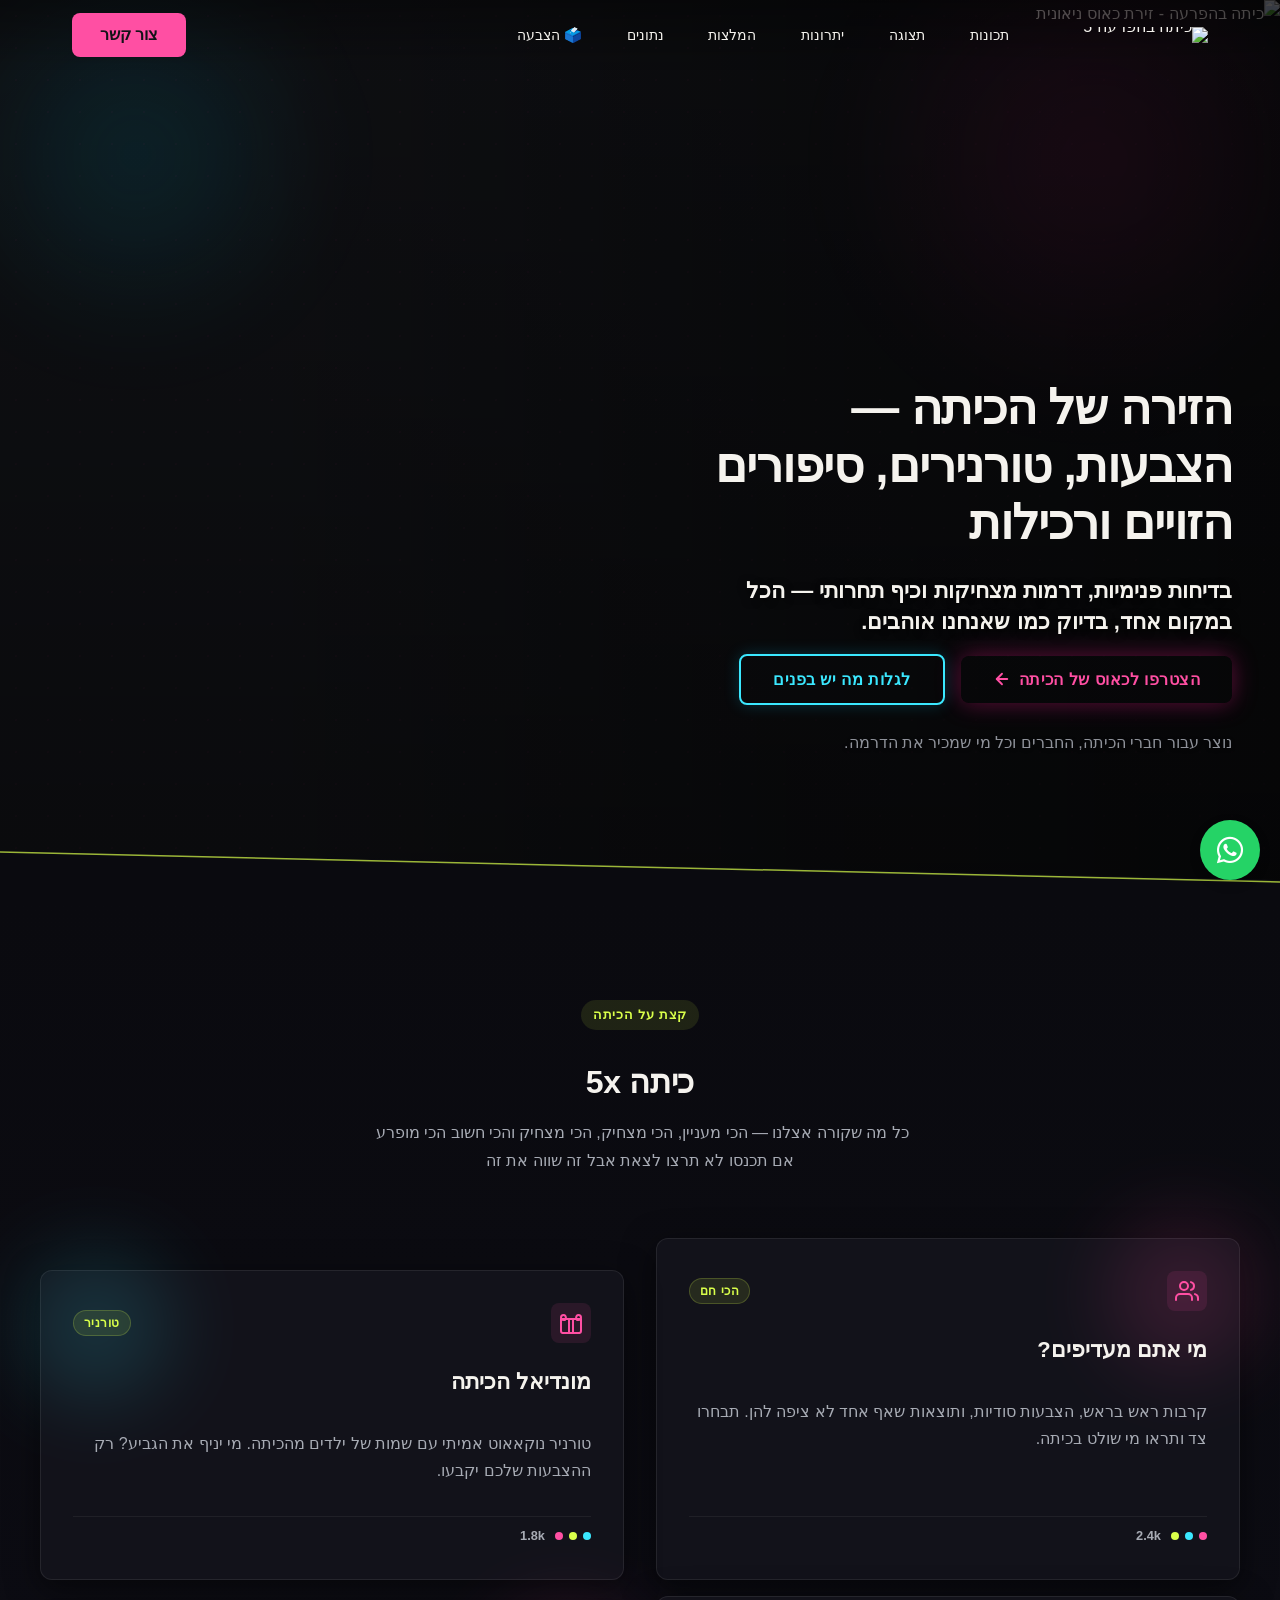
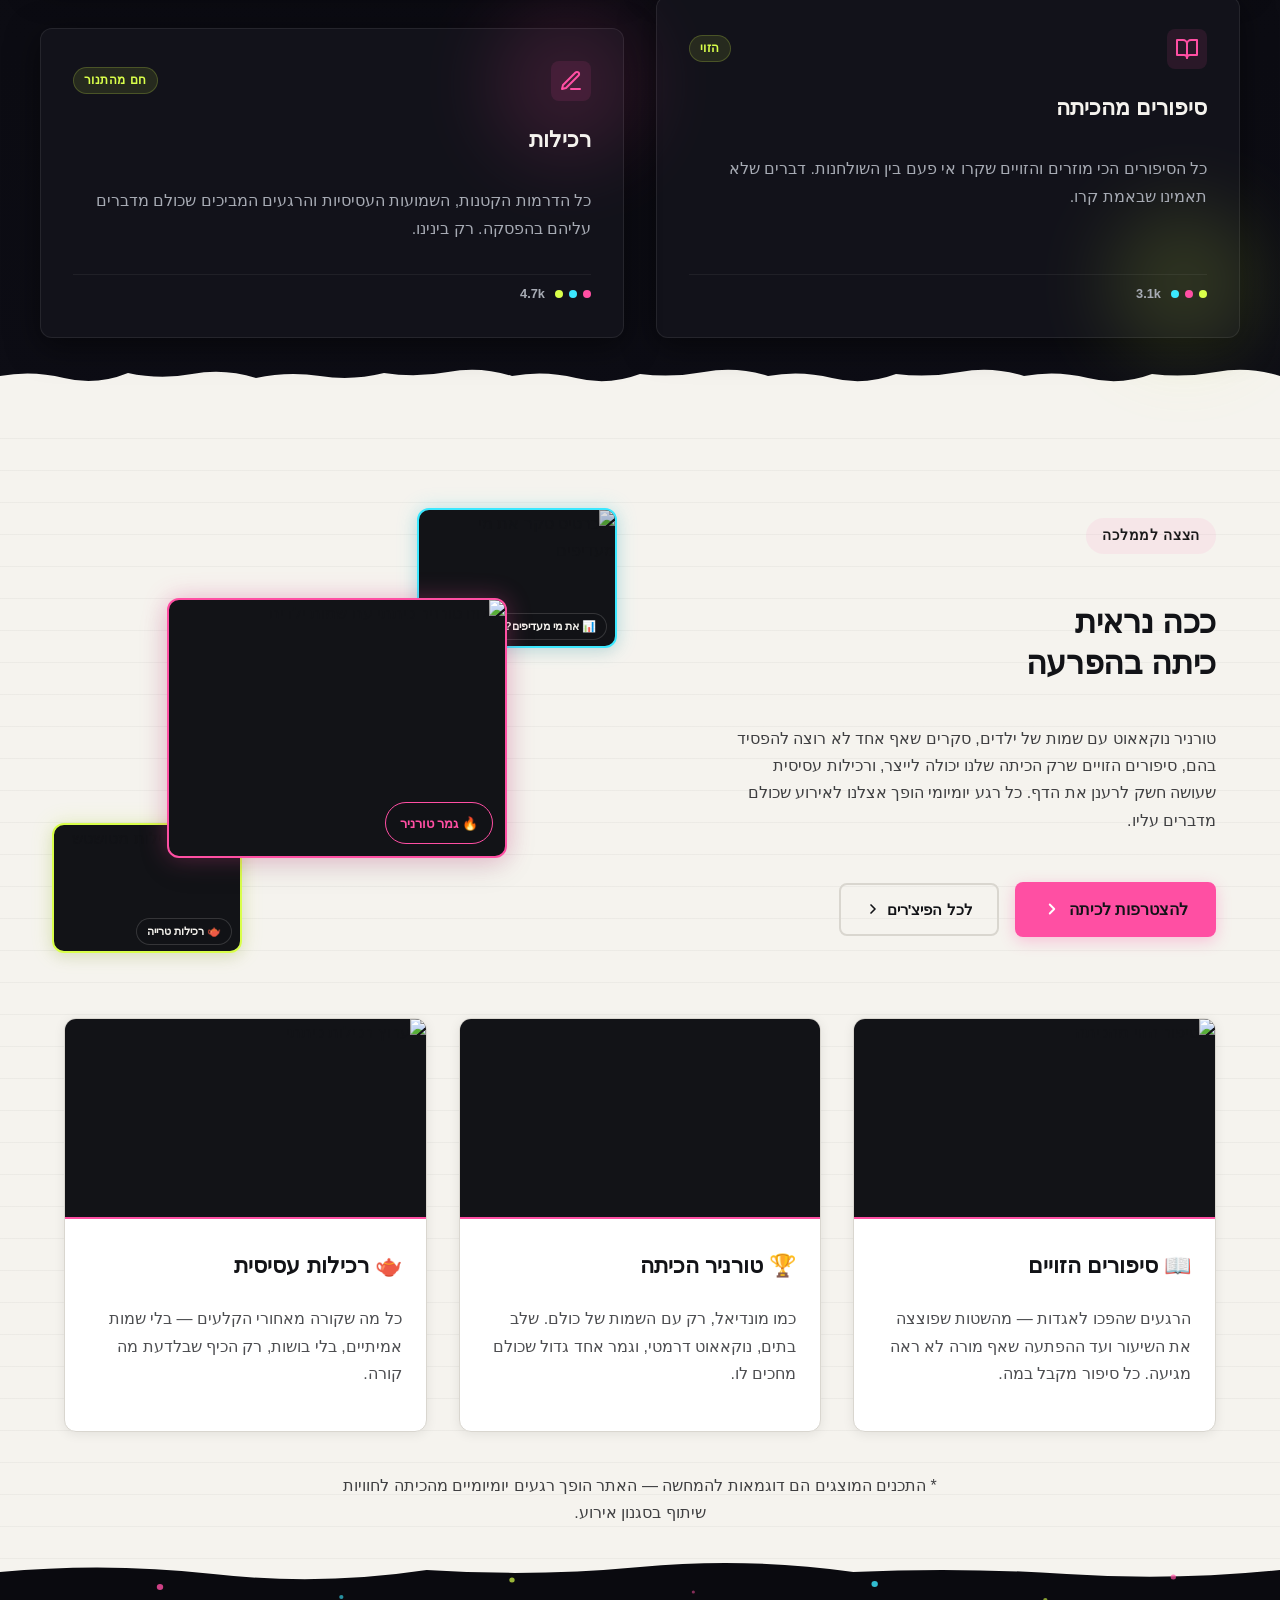
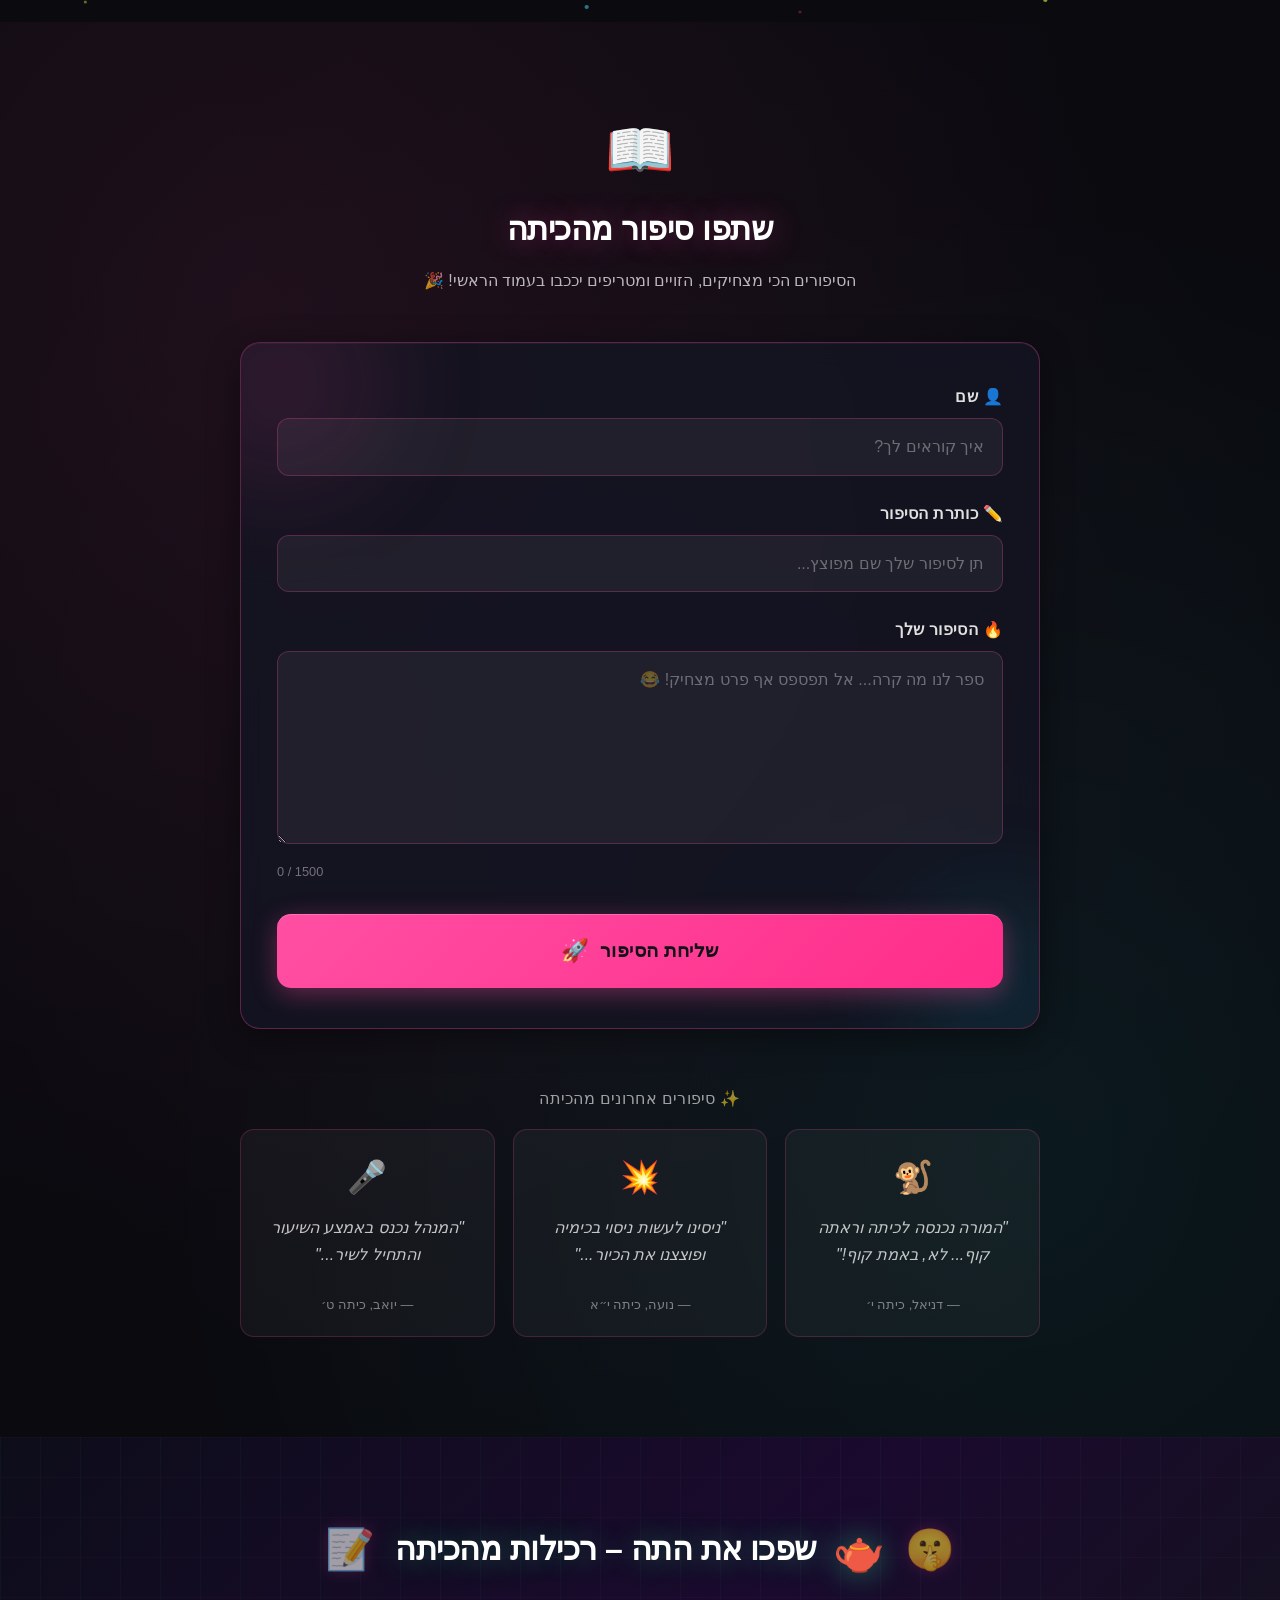
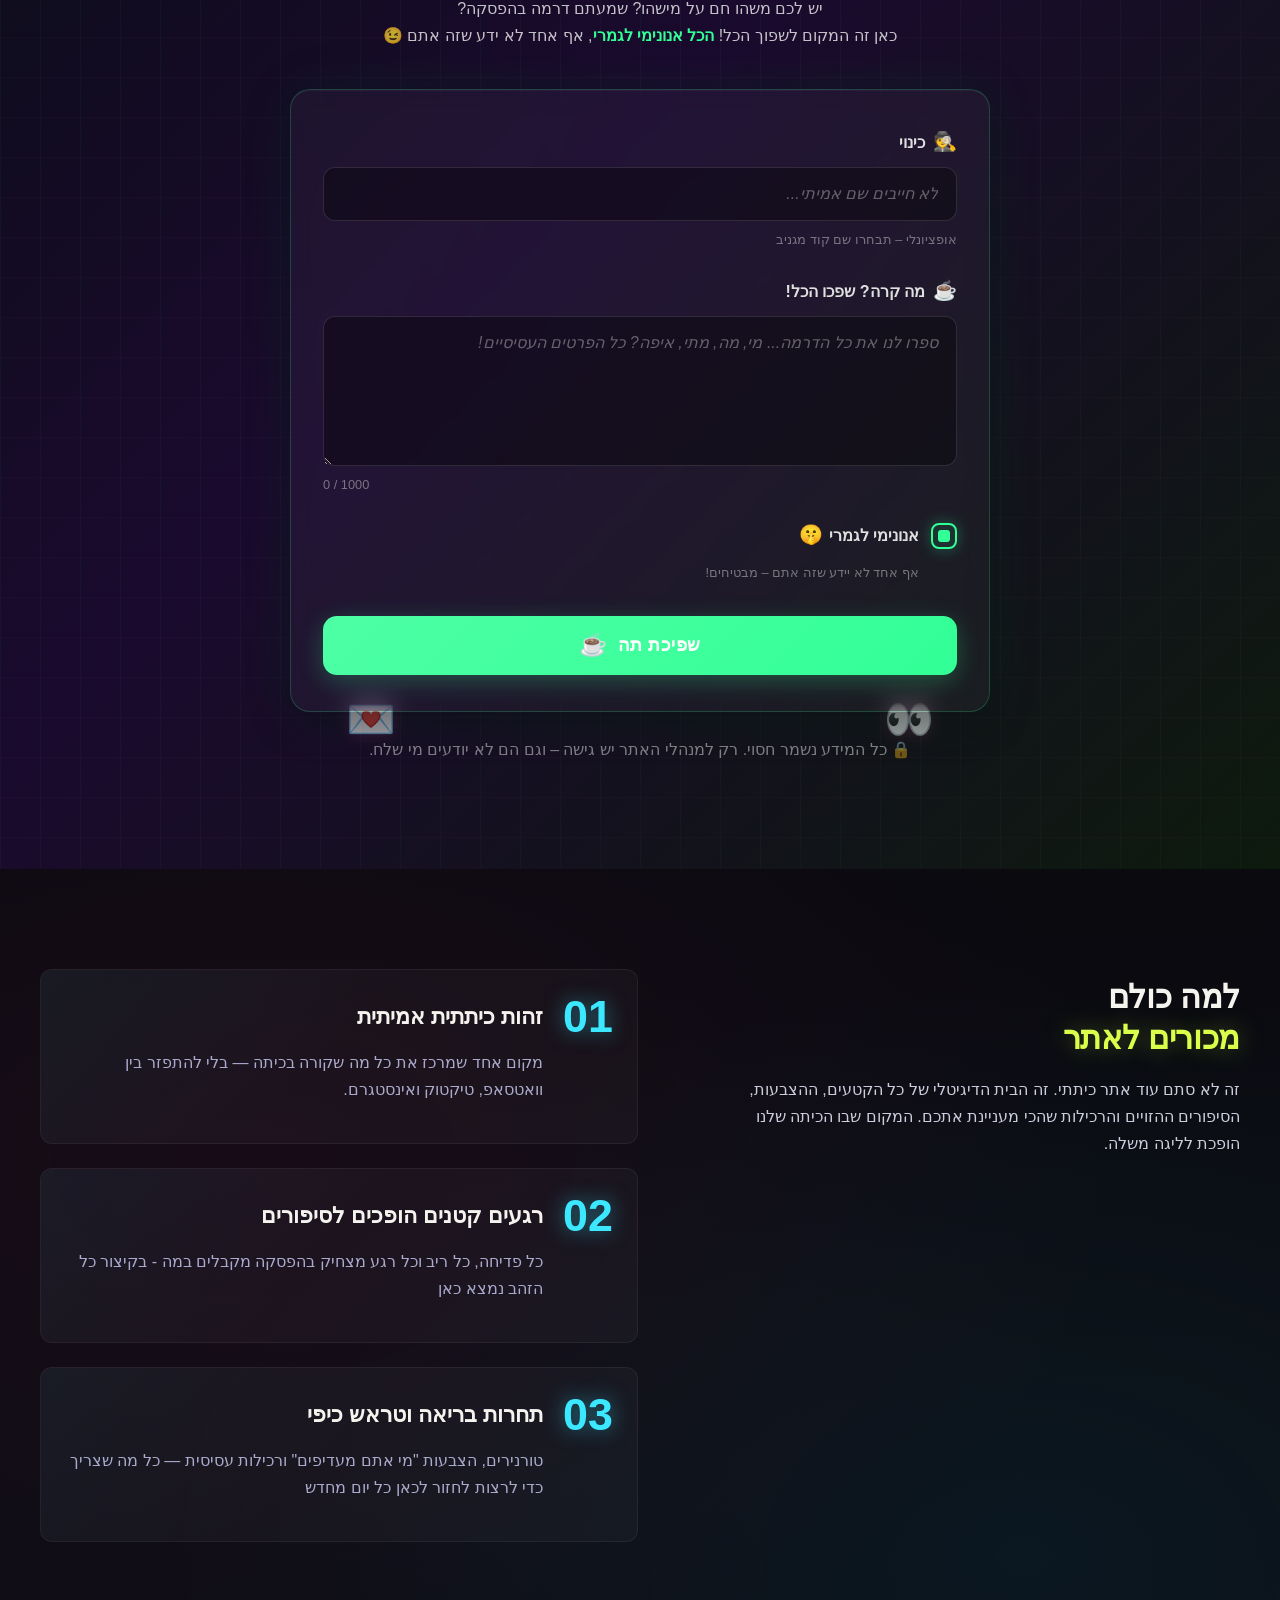
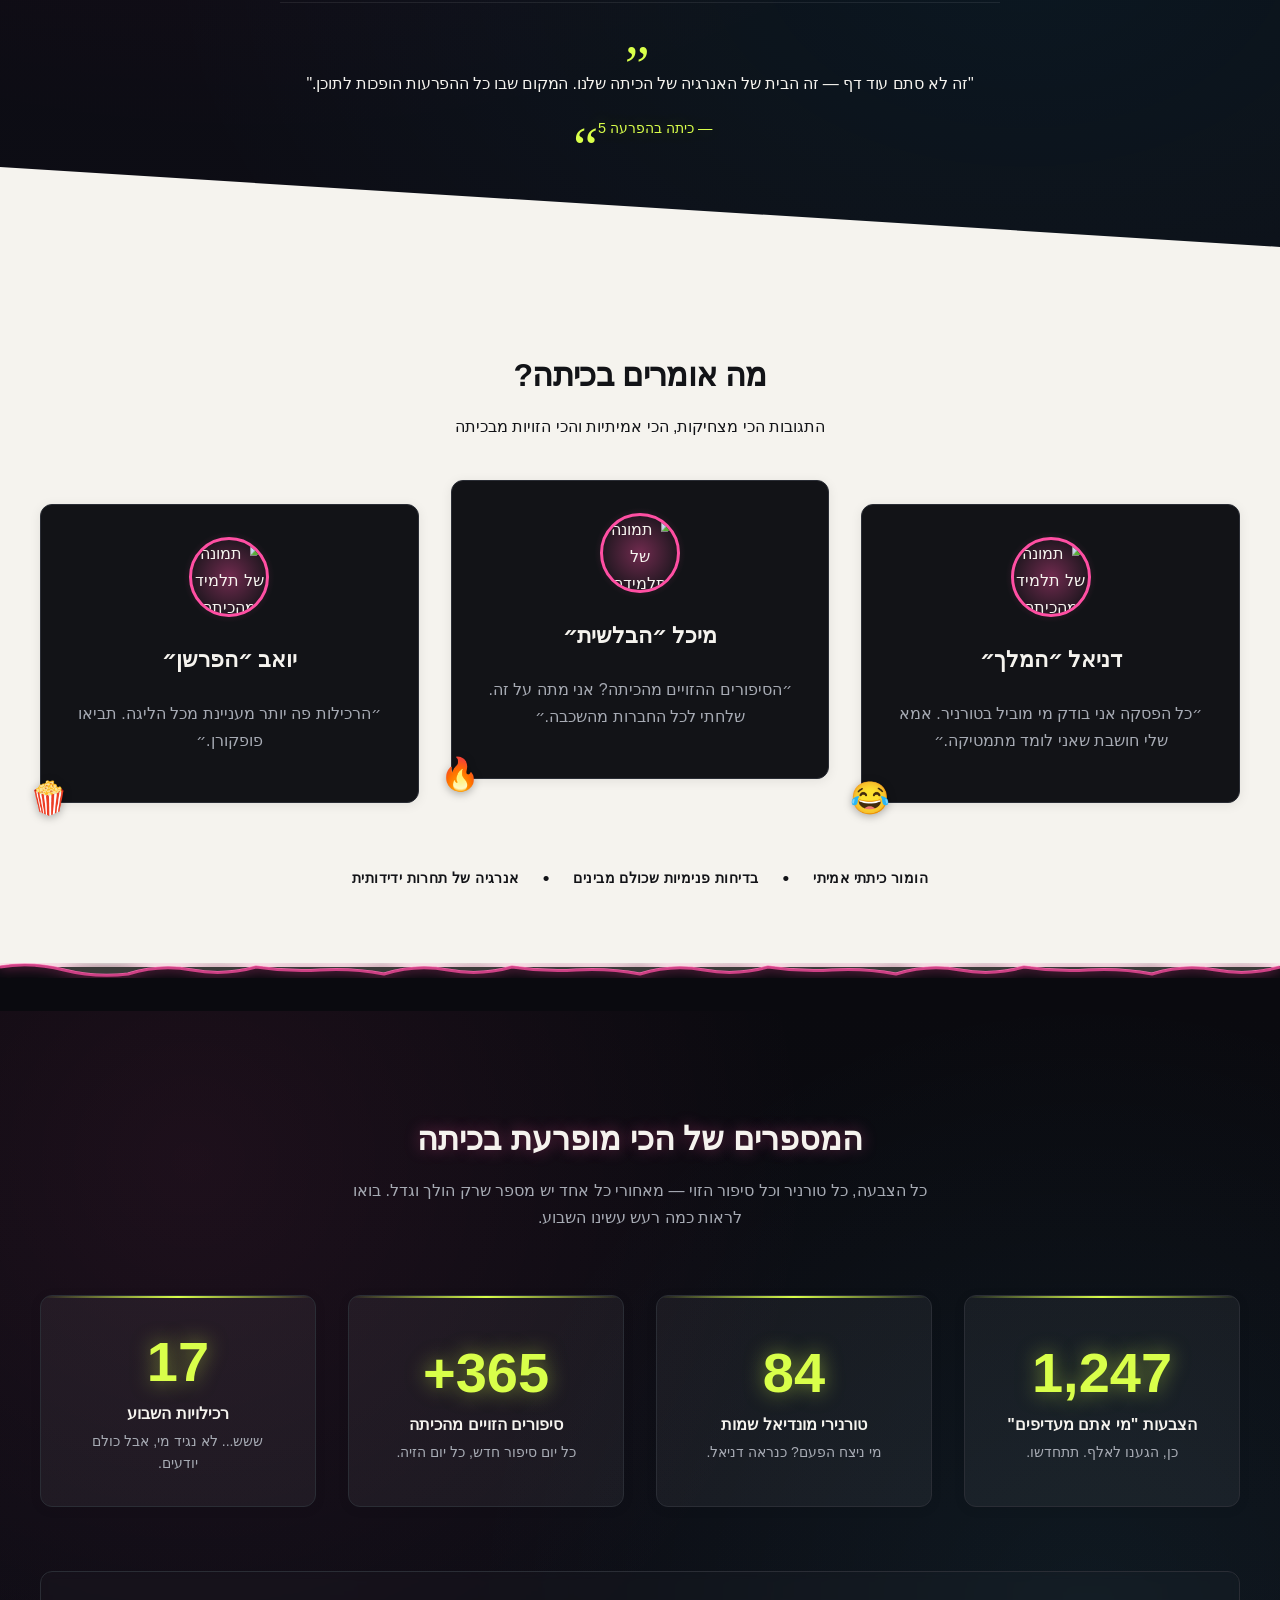
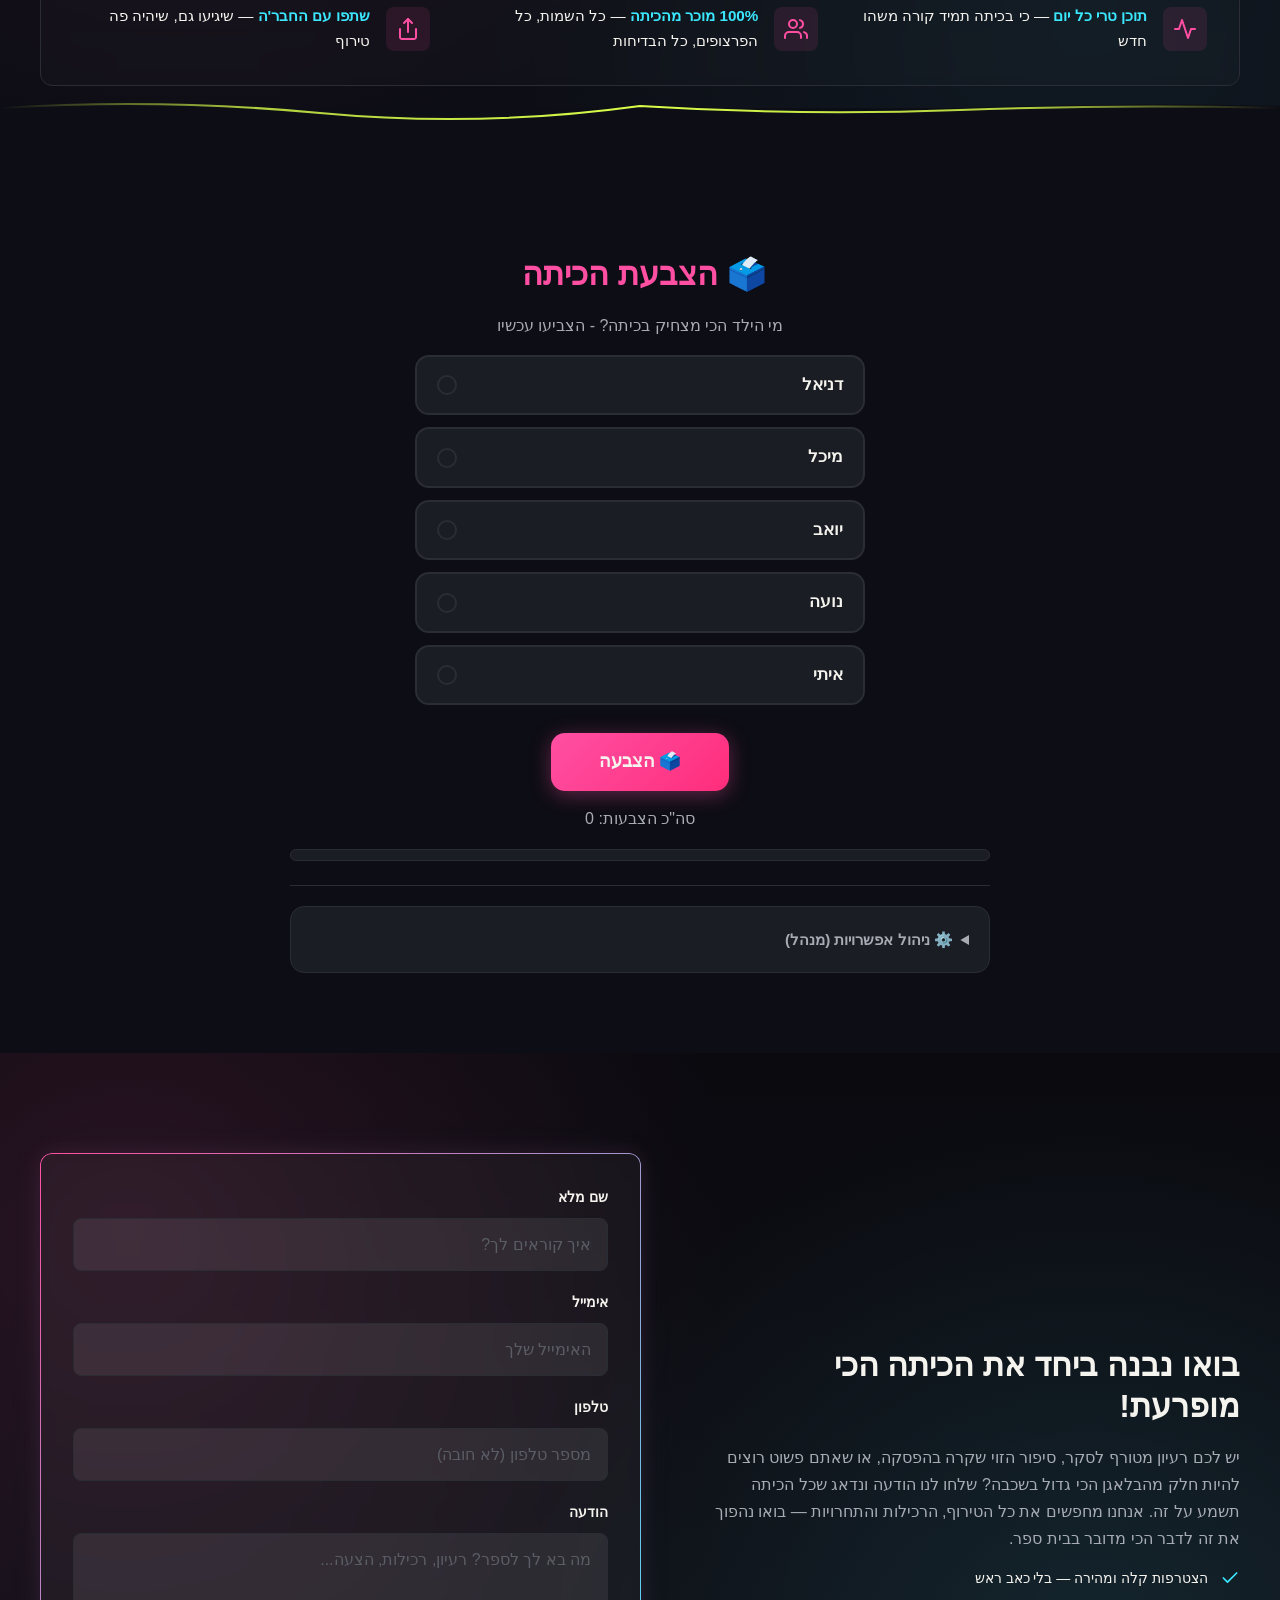
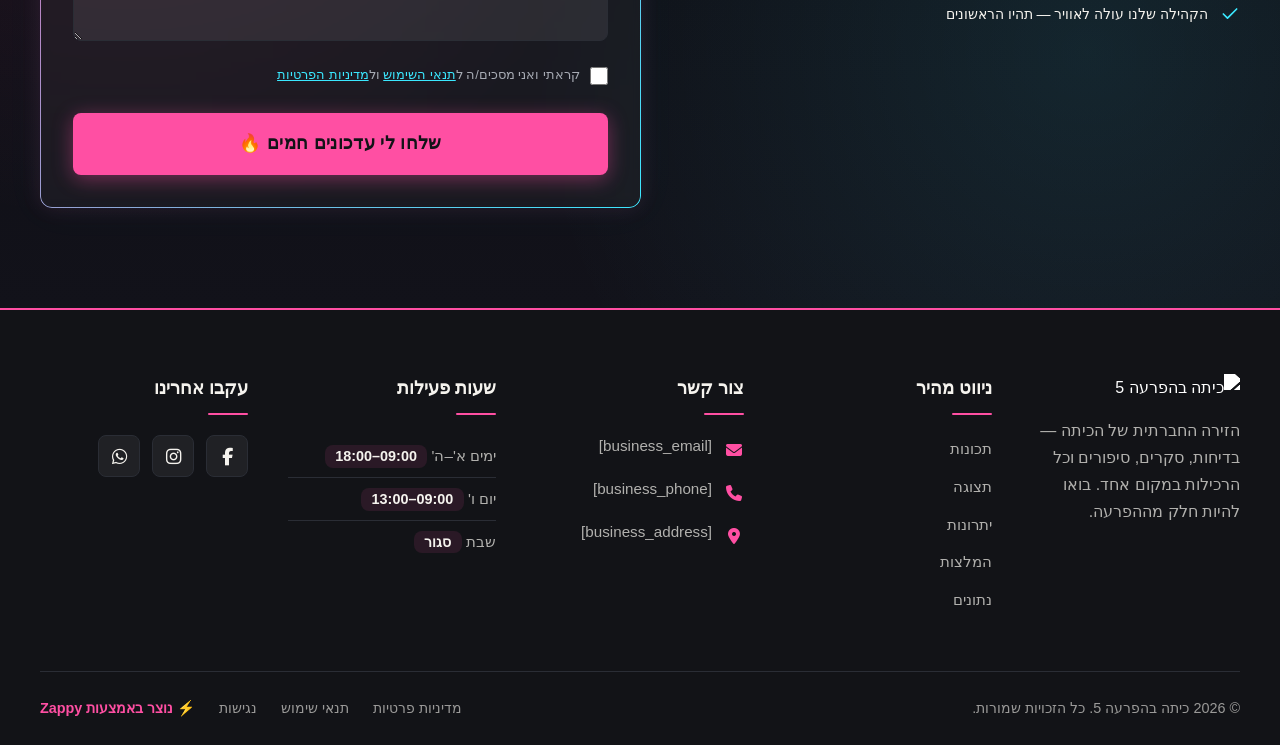
==== public/index.html @ 203a0c8d "Incremental sync: 1 page(s) — update_button" ====
<!doctype html><html dir="rtl" lang="he"><head><meta charset="UTF-8"><meta content="width=device-width,initial-scale=1" name="viewport"><meta content="index, follow" name="robots"><title>ברוכים הבאים לכאוס — כיתה בהפרעה 5</title><meta content="המקום שבו הכיתה מתעוררת לחיים! הצביעו בסקרים כמו &#39;את מי אתם מעדיפים?&#39;, השתתפו בטורנירים מטורפים, קראו סיפורים פרועים ורכילות עסיסית מחיי הכיתה. היכנסו עכשיו ובואו לעשות הפרעות!" name="description"><meta content="כיתה, כיתה בהפרעה, הפרעות בע''מ, רכילות, סקרים" name="keywords"><link href="/assets/favicon.ico" rel="icon" type="image/x-icon"><link href="/assets/favicon-16x16.png" rel="icon" type="image/png" sizes="16x16"><link href="/assets/favicon-32x32.png" rel="icon" type="image/png" sizes="32x32"><link href="/assets/favicon-48x48.png" rel="icon" type="image/png" sizes="48x48"><link href="/assets/favicon-192x192.png" rel="icon" type="image/png" sizes="192x192"><link href="/assets/favicon-512x512.png" rel="icon" type="image/png" sizes="512x512"><link href="/assets/apple-touch-icon.png" rel="apple-touch-icon"><script>!function(){"use strict";var t="fda3ffd8-441c-4076-8ae9-43a9175c0a34",e="https://api.zappy5.com/api/analytics/track",a=18e5,n=2592e6,o=!0,i=!0,r=!0;var s=function(){var e="zappy_visitor_"+t,a=null;try{if(a=localStorage.getItem(e)){var o=JSON.parse(a),i=Date.now();if(i-o.created<n)return o.lastSeen=i,localStorage.setItem(e,JSON.stringify(o)),o.id}}catch(t){console.warn("Zappy Analytics: LocalStorage not available")}var r="zv_"+Date.now()+"_"+Math.random().toString(36).substr(2,9);try{localStorage.setItem(e,JSON.stringify({id:r,created:Date.now(),lastSeen:Date.now()}))}catch(t){}return r}(),c=function(){var e="zappy_session_"+t,n=null;try{if(n=sessionStorage.getItem(e)){var o=JSON.parse(n),i=Date.now();if(i-o.timestamp<a)return o.timestamp=i,sessionStorage.setItem(e,JSON.stringify(o)),o.id}}catch(t){console.warn("Zappy Analytics: SessionStorage not available")}var r="zs_"+Date.now()+"_"+Math.random().toString(36).substr(2,9);try{sessionStorage.setItem(e,JSON.stringify({id:r,timestamp:Date.now()}))}catch(t){}return r}();function l(a,n){n=n||{};var o={website_id:t,event_type:a,page_path:window.location.pathname,referrer:document.referrer||"direct",visitor_id:s,session_id:c,metadata:n};if(navigator.sendBeacon){var i=new Blob([JSON.stringify(o)],{type:"application/json"});navigator.sendBeacon(e,i)}else fetch(e,{method:"POST",headers:{"Content-Type":"application/json"},body:JSON.stringify(o),keepalive:!0}).catch(function(t){console.warn("Zappy Analytics: Failed to track event",t)})}o&&l("pageview",{title:document.title,url:window.location.href}),i&&document.addEventListener("click",function(t){var e=t.target;if("BUTTON"===e.tagName||e.closest("button")){var a="BUTTON"===e.tagName?e:e.closest("button");l("click",{element:"button",text:a.textContent.trim().substring(0,100),id:a.id||null,class:a.className||null})}else if("A"===e.tagName||e.closest("a")){var n="A"===e.tagName?e:e.closest("a");l("navigation",{element:"link",text:n.textContent.trim().substring(0,100),href:n.href,external:n.hostname!==window.location.hostname})}},!0),r&&document.addEventListener("submit",function(t){var e=t.target;l("form_submit",{form_id:e.id||null,form_name:e.name||null,form_action:e.action||null,form_method:e.method||"GET"})},!0);var d=Date.now();window.addEventListener("beforeunload",function(){l("page_unload",{time_on_page:Math.floor((Date.now()-d)/1e3),page_path:window.location.pathname})}),window.zappyAnalytics={track:l,getVisitorId:function(){return s},getSessionId:function(){return c}}}()</script><meta content="ברוכים הבאים לכאוס — כיתה בהפרעה 5" property="og:title"><meta content="המקום שבו הכיתה מתעוררת לחיים! הצביעו בסקרים כמו &#39;את מי אתם מעדיפים?&#39;, השתתפו בטורנירים מטורפים, קראו סיפורים פרועים ורכילות עסיסית מחיי הכיתה. היכנסו עכשיו ובואו לעשות הפרעות!" property="og:description"><meta content="summary_large_image" name="twitter:card"><meta content="ברוכים הבאים לכאוס — כיתה בהפרעה 5" name="twitter:title"><meta content="המקום שבו הכיתה מתעוררת לחיים! הצביעו בסקרים כמו &#39;את מי אתם מעדיפים?&#39;, השתתפו בטורנירים מטורפים, קראו סיפורים פרועים ורכילות עסיסית מחיי הכיתה. היכנסו עכשיו ובואו לעשות הפרעות!" name="twitter:description"><meta content="website" property="og:type"><meta content="he_IL" property="og:locale"><link href="https://cdnjs.cloudflare.com/ajax/libs/font-awesome/6.4.0/css/all.min.css" rel="stylesheet"><style>.skip-link{position:absolute;top:0;left:0;transform:translateY(-200%);padding:12px 18px;background:var(--bg-dark,#1a1a1a);color:var(--text-light,#fff);font-weight:600;border-radius:0 0 8px 0;z-index:10000}.skip-link:focus{transform:none;outline:2px solid var(--ring,#fff);outline-offset:2px}:focus-visible{outline:2px solid var(--ring,currentColor);outline-offset:3px}</style><link href="/assets/favicon.ico" rel="icon" type="image/x-icon"><link href="/assets/favicon-16x16.png" rel="icon" type="image/png" sizes="16x16"><link href="/assets/favicon-32x32.png" rel="icon" type="image/png" sizes="32x32"><link href="/assets/favicon-48x48.png" rel="icon" type="image/png" sizes="48x48"><link href="/assets/favicon-192x192.png" rel="icon" type="image/png" sizes="192x192"><link href="/assets/favicon-512x512.png" rel="icon" type="image/png" sizes="512x512"><link href="/assets/apple-touch-icon.png" rel="apple-touch-icon"><link href="https://cdn.jsdelivr.net/npm/vanilla-cookieconsent@3/dist/cookieconsent.css" rel="stylesheet"><script src="https://cdn.jsdelivr.net/npm/vanilla-cookieconsent@3/dist/cookieconsent.umd.js"></script><script src="https://cdn.jsdelivr.net/gh/mickidum/acc_toolbar/acctoolbar/acctoolbar.min.js"></script><link href="/styles.css" rel="stylesheet"><script>window.ZAPPY_WEBSITE_ID="fda3ffd8-441c-4076-8ae9-43a9175c0a34",window.ZAPPY_API_BASE="https://api.zappy5.com"</script><style id="zappy-dropdown-submenu-styles">#navMenu li:has(.sub-menu),.nav-menu li:has(.sub-menu),.navbar li:has(.sub-menu),nav li:has(.sub-menu){position:relative}#navMenu .sub-menu,.nav-menu .sub-menu,.navbar .sub-menu,nav .sub-menu{display:block!important;position:absolute!important;top:100%;left:0;min-width:220px;background:#fff;border-radius:8px;box-shadow:0 8px 25px rgba(0,0,0,.15);padding:8px 0;opacity:0;visibility:hidden;transform:translateY(10px);transition:all .3s ease;z-index:1000;list-style:none;pointer-events:none}#navMenu li:hover>.sub-menu,.nav-menu li:hover>.sub-menu,.navbar li:hover>.sub-menu,nav li:hover>.sub-menu{opacity:1!important;visibility:visible!important;transform:translateY(0)!important;pointer-events:auto!important}.sub-menu li{list-style:none;margin:0;padding:0}.sub-menu a{display:block!important;padding:10px 16px!important;color:var(--text-dark,#333)!important;font-weight:500;text-decoration:none;white-space:nowrap;transition:background-color .2s}.sub-menu .zappy-nav-child>a{padding-left:28px!important;font-size:.9em!important;opacity:.85!important}[dir=rtl] .sub-menu .zappy-nav-child>a,html[lang=ar] .sub-menu .zappy-nav-child>a,html[lang=he] .sub-menu .zappy-nav-child>a{padding-left:10px!important;padding-right:28px!important}.sub-menu .zappy-nav-parent>a{font-weight:600!important}.sub-menu a:hover{background-color:#f5f5f5}[dir=rtl] .nav-menu .sub-menu,[dir=rtl] .navbar .sub-menu,[dir=rtl] nav .sub-menu,html[lang=ar] .nav-menu .sub-menu,html[lang=ar] .navbar .sub-menu,html[lang=ar] nav .sub-menu,html[lang=he] .nav-menu .sub-menu,html[lang=he] .navbar .sub-menu,html[lang=he] nav .sub-menu{left:auto!important;right:0!important}.sub-menu:empty,.sub-menu:not(:has(li)):not(:has(> a)),.sub-menu:not(:has(li:not(.zappy-hidden-menu-item))):not(:has(> a)){display:none!important;opacity:0!important;visibility:hidden!important;pointer-events:none!important}li:has(.menu-group-title):hover>.sub-menu{opacity:1!important;visibility:visible!important;transform:translateY(0)!important;pointer-events:auto!important}#navMenu>li>.menu-group-title,.nav-menu>li>.menu-group-title{display:inline-block;padding:.5rem 1rem;cursor:default;user-select:none}@media (max-width:768px){#navMenu .sub-menu,.nav-menu .sub-menu,.navbar .sub-menu,nav .sub-menu{position:static!important;transform:none!important;box-shadow:none!important;background:0 0!important;max-height:0;overflow:hidden;opacity:0;visibility:hidden;transition:max-height .3s ease,opacity .3s ease;padding:0!important;border-radius:0!important}#navMenu .sub-menu.mobile-expanded,.nav-menu .sub-menu.mobile-expanded,.navbar .sub-menu.mobile-expanded{max-height:none!important;overflow-y:visible!important;opacity:1!important;visibility:visible!important;padding:8px 0 8px 16px!important}[dir=rtl] .sub-menu.mobile-expanded,html[lang=he] .sub-menu.mobile-expanded{padding:8px 16px 8px 0!important}#navMenu li:hover>.sub-menu,.nav-menu li:hover>.sub-menu,.navbar li:hover>.sub-menu,nav li:hover>.sub-menu{opacity:0;visibility:hidden;pointer-events:none}#navMenu li>.sub-menu.mobile-expanded,.nav-menu li>.sub-menu.mobile-expanded,.navbar li>.sub-menu.mobile-expanded,nav li>.sub-menu.mobile-expanded{opacity:1!important;visibility:visible!important;pointer-events:auto!important}#navMenu li:has(.sub-menu),.nav-menu li:has(.sub-menu),.navbar li:has(.sub-menu),nav li:has(.sub-menu){display:flex!important;flex-wrap:wrap!important;align-items:center!important;position:relative!important;min-height:44px!important}#navMenu li:has(.sub-menu)>a,.nav-menu li:has(.sub-menu)>a,.navbar li:has(.sub-menu)>a,nav li:has(.sub-menu)>a{flex:1!important;min-width:0!important}#navMenu li:has(.sub-menu)>.menu-group-title,.nav-menu li:has(.sub-menu)>.menu-group-title,.navbar li:has(.sub-menu)>.menu-group-title,nav li:has(.sub-menu)>.menu-group-title{flex:1!important;min-width:0!important;padding:0!important;line-height:inherit!important}#navMenu li:has(.sub-menu)>.sub-menu,.nav-menu li:has(.sub-menu)>.sub-menu,.navbar li:has(.sub-menu)>.sub-menu,nav li:has(.sub-menu)>.sub-menu{flex-basis:100%!important;width:100%!important}#navMenu li:has(.sub-menu)>a [class*=arrow],#navMenu li:has(.sub-menu)>a [class*=chevron],.nav-menu li:has(.sub-menu)>a .fa-angle-down,.nav-menu li:has(.sub-menu)>a .fa-chevron-down,.nav-menu li:has(.sub-menu)>a [class*=arrow],.nav-menu li:has(.sub-menu)>a [class*=chevron],nav li:has(.sub-menu)>a [class*=arrow],nav li:has(.sub-menu)>a [class*=chevron]{display:none!important;visibility:hidden!important}.mobile-submenu-toggle{display:flex!important;align-items:center!important;justify-content:center!important;width:44px!important;height:auto!important;background:0 0!important;border:none!important;cursor:pointer!important;color:var(--text-light)!important;position:static!important;flex-shrink:0!important;align-self:stretch!important;z-index:2!important;padding:0!important;margin:0!important}.mobile-submenu-toggle::after{content:''!important;width:0!important;height:0!important;border-left:6px solid transparent!important;border-right:6px solid transparent!important;border-top:7px solid currentColor!important;transition:transform .3s ease!important}.mobile-submenu-toggle.expanded::after{transform:rotate(180deg)!important}.sub-menu a{padding:10px 0!important;display:block!important;color:var(--text-light)!important;white-space:normal!important}.sub-menu .zappy-nav-child>a{padding-left:28px!important;font-size:.9em!important;opacity:.85!important}[dir=rtl] .sub-menu .zappy-nav-child>a,html[lang=ar] .sub-menu .zappy-nav-child>a,html[lang=he] .sub-menu .zappy-nav-child>a{padding-left:0!important;padding-right:28px!important}.sub-menu .zappy-nav-parent>a{font-weight:600!important}#navMenu.active,.nav-menu.active{max-width:100vw!important;overflow-x:hidden!important;box-sizing:border-box!important}.navbar .sub-menu li a,.zappy-products-dropdown .sub-menu a,nav.navbar .sub-menu li a{color:var(--text-light)!important}}@media (min-width:769px){.mobile-submenu-toggle{display:none!important}}</style><style id="zappy-widget-visibility">html[dir=rtl] .whatsapp-float{right:20px!important;left:auto!important}html:not([dir]) .whatsapp-float,html[dir=ltr] .whatsapp-float{left:20px!important;right:auto!important}html[dir=rtl] #mic-access-tool-general-button,html[dir=rtl] #mic-init-access-tool #mic-access-tool-general-button,html[dir=rtl] #mic-init-access-tool .mic-access-tool-general-button,html[dir=rtl] ._access-icon,html[dir=rtl] .mic-access-tool-general-button{left:20px!important;right:auto!important}html:not([dir]) #mic-access-tool-general-button,html:not([dir]) #mic-init-access-tool #mic-access-tool-general-button,html:not([dir]) #mic-init-access-tool .mic-access-tool-general-button,html:not([dir]) ._access-icon,html:not([dir]) .mic-access-tool-general-button,html[dir=ltr] #mic-access-tool-general-button,html[dir=ltr] #mic-init-access-tool #mic-access-tool-general-button,html[dir=ltr] #mic-init-access-tool .mic-access-tool-general-button,html[dir=ltr] ._access-icon,html[dir=ltr] .mic-access-tool-general-button{right:20px!important;left:auto!important}@media (max-width:768px){.whatsapp-float{display:flex!important}}@media (min-width:769px){.whatsapp-float{display:flex!important}}@media (max-width:768px){#mic-access-tool-general-button,#mic-init-access-tool #mic-access-tool-general-button,#mic-init-access-tool .mic-access-tool-general-button,._access-icon,.mic-access-tool-general-button{display:flex!important;visibility:visible!important;opacity:1!important;pointer-events:auto!important}#mic-access-tool-box.opened-mic-access-tool,#mic-init-access-tool #mic-access-tool-box.opened-mic-access-tool,.mic-access-tool-box.opened-mic-access-tool{visibility:visible!important;opacity:1!important;pointer-events:auto!important}}@media (min-width:769px){#mic-access-tool-general-button,#mic-init-access-tool #mic-access-tool-general-button,#mic-init-access-tool .mic-access-tool-general-button,._access-icon,.mic-access-tool-general-button{display:flex!important;visibility:visible!important;opacity:1!important;pointer-events:auto!important}#mic-access-tool-box.opened-mic-access-tool,#mic-init-access-tool #mic-access-tool-box.opened-mic-access-tool,.mic-access-tool-box.opened-mic-access-tool{visibility:visible!important;opacity:1!important;pointer-events:auto!important}}</style></head><body><a href="#main" class="skip-link">דלג לתוכן הראשי</a><nav class="navbar" dir="rtl"><button class="mobile-toggle" id="mobileToggle" aria-label="Menu"><svg viewBox="0 0 24 24" fill="none" height="24" width="24" class="hamburger-icon"><path d="M3 12h18M3 6h18M3 18h18" stroke="currentColor" stroke-width="2" stroke-linecap="round"></path></svg> <svg viewBox="0 0 24 24" fill="none" height="24" width="24" class="close-icon" style="display:none"><path d="M18 6L6 18M6 6l12 12" stroke="currentColor" stroke-width="2" stroke-linecap="round"></path></svg></button> <button class="phone-header-btn" aria-label="Call" data-phone="[business_phone]"><svg viewBox="0 0 24 24" fill="currentColor" height="20" width="20"><path d="M22 16.92v3a2 2 0 0 1-2.18 2 19.79 19.79 0 0 1-8.63-3.07 19.5 19.5 0 0 1-6-6 19.79 19.79 0 0 1-3.07-8.67A2 2 0 0 1 4.11 2h3a2 2 0 0 1 2 1.72 12.84 12.84 0 0 0 .7 2.81 2 2 0 0 1-.45 2.11L8.09 9.91a16 16 0 0 0 6 6l1.27-1.27a2 2 0 0 1 2.11-.45 12.84 12.84 0 0 0 2.81.7A2 2 0 0 1 22 16.92z"></path></svg></button><div class="nav-container"><div class="nav-right-group"><div class="nav-brand"><a href="/" class="logo-link"><img alt="כיתה בהפרעה 5" class="logo" src="/assets/site-----image-1.webp"></a></div><ul class="nav-menu" id="navMenu"><li><a href="#features">תכונות</a></li><li><a href="#showcase">תצוגה</a></li><li><a href="#benefits">יתרונות</a></li><li><a href="#testimonials">המלצות</a></li><li><a href="#stats">נתונים</a></li><li><a href="#class-poll">🗳️ הצבעה</a></li><li class="mobile-contact-link nav-cta-mobile-item"><a href="#cta" class="nav-cta-btn">צור קשר</a></li></ul></div><div class="nav-cta-container"><a href="#cta" class="nav-cta-btn">צור קשר</a></div></div></nav><script>window.addEventListener("load",function(){const e=document.querySelector(".navbar, nav, header");if(!e)return void console.log("[Navbar] Navbar element not found");let t=document.getElementById("mobileToggle")||document.querySelector(".mobile-toggle")||document.querySelector(".hamburger")||document.querySelector(".hamburger-menu")||document.querySelector(".menu-toggle")||document.querySelector(".burger-menu")||document.querySelector('[aria-label="Menu"]')||document.querySelector('[aria-label="תפריט"]');const o=document.querySelector(".phone-header-btn"),n=window.getComputedStyle(e);let r=n.backgroundColor;if(console.log("[Navbar] Initial navbar background:",r),"transparent"===r||"rgba(0, 0, 0, 0)"===r||r.startsWith("rgba")&&r.includes(", 0)")){const e=n.backgroundImage;if(e&&"none"!==e)console.log("[Navbar] Navbar has background image/gradient, using dark text"),r="rgb(240, 240, 240)";else{const e=window.getComputedStyle(document.body).backgroundColor;console.log("[Navbar] Navbar transparent, using body background:",e),r=e}}const a=r.match(/\d+/g);if(a&&a.length>=3){const e=(.299*parseInt(a[0])+.587*parseInt(a[1])+.114*parseInt(a[2]))/255;console.log("[Navbar] Mobile button colors preserved from Claude CSS (luminance:",e.toFixed(2)+")");const n=document.createElement("style");n.id="zappy-mobile-nav-fix";document.documentElement.lang;document.documentElement.dir,n.textContent='\n        /* Hide mobile buttons on desktop, show only on mobile */\n        @media (min-width: 769px) {\n          .mobile-toggle,\n          .phone-header-btn {\n            display: none !important;\n          }\n        }\n        \n        /* Show and position mobile buttons correctly on mobile */\n        @media (max-width: 768px) {\n          .navbar,\n          nav.navbar {\n            min-height: 70px !important;\n          }\n\n          .mobile-toggle,\n          .phone-header-btn {\n            position: absolute !important;\n            top: 0 !important;\n            bottom: 0 !important;\n            margin-top: auto !important;\n            margin-bottom: auto !important;\n            transform: none !important;\n            z-index: 1001 !important;\n            display: flex !important;\n            align-items: center !important;\n            justify-content: center !important;\n            width: 36px !important;\n            height: 36px !important;\n            border-radius: 50% !important;\n            border: none !important;\n            cursor: pointer !important;\n            padding: 6px !important;\n            background: none !important;\n            color: var(--nav-text, var(--text-light)) !important;\n            touch-action: manipulation !important;\n            -webkit-tap-highlight-color: transparent !important;\n          }\n\n          html[data-zappy-site-type="ecommerce"] .phone-header-btn,\n          body[data-zappy-site-type="ecommerce"] .phone-header-btn,\n          html[data-zappy-site-type="ecommerce"] header .phone-header-btn,\n          html[data-zappy-site-type="ecommerce"] nav .phone-header-btn {\n            display: none !important;\n            visibility: hidden !important;\n            width: 0 !important;\n            height: 0 !important;\n            min-width: 0 !important;\n            overflow: hidden !important;\n          }\n          \n          /* LTR positioning (default): hamburger LEFT, phone RIGHT */\n          html:not([dir="rtl"]):not([lang="he"]):not([lang="ar"]) .mobile-toggle,\n          html[dir="ltr"] .mobile-toggle {\n            left: 12px !important;\n            right: auto !important;\n          }\n          html:not([dir="rtl"]):not([lang="he"]):not([lang="ar"]) .phone-header-btn,\n          html[dir="ltr"] .phone-header-btn {\n            right: 12px !important;\n            left: auto !important;\n          }\n          \n          /* RTL positioning: hamburger RIGHT, phone LEFT */\n          html[dir="rtl"] .mobile-toggle,\n          html[lang="he"] .mobile-toggle,\n          html[lang="ar"] .mobile-toggle {\n            right: 12px !important;\n            left: auto !important;\n          }\n          html[dir="rtl"] .phone-header-btn,\n          html[lang="he"] .phone-header-btn,\n          html[lang="ar"] .phone-header-btn {\n            left: 12px !important;\n            right: auto !important;\n          }\n          \n          /* CRITICAL: Ensure nav-container has min-height on mobile */\n          /* All children are positioned absolutely/fixed on mobile, so height:auto collapses to 0 */\n          .nav-container {\n            min-height: 70px !important;\n            position: relative !important;\n          }\n          \n          /* Ensure SVG icons are properly sized and inherit color */\n          .mobile-toggle svg,\n          .phone-header-btn svg {\n            width: 24px !important;\n            height: 24px !important;\n            /* Don\'t force display - let JavaScript control hamburger/close toggle */\n          }\n          \n          /* Reset nav-cta-container on mobile - remove desktop box-shadow/padding */\n          /* that creates a visible ghost box when CTA button is hidden */\n          .nav-cta-container {\n            box-shadow: none !important;\n            padding: 0 !important;\n          }\n          \n          /* Hide nav-cta-container entirely on mobile when there\'s no lang-switcher */\n          /* (only the CTA button is inside, and it\'s hidden on mobile) */\n          .nav-cta-container:not(:has(.lang-switcher)) {\n            display: none !important;\n          }\n          \n          /* CRITICAL: Prevent hero image fade gradient from bleeding over headline text */\n          /* The .image-fade-gradient has bottom: -30px (extends below parent) */\n          /* On mobile stacked layout, this overlaps the h1 text below the image */\n          .hero-image-column {\n            overflow: hidden !important;\n          }\n          .image-fade-gradient {\n            bottom: 0 !important;\n          }\n          \n          /* Hide desktop language switcher on mobile - hamburger menu handles it */\n          /* High specificity to override stored CSS */\n          .lang-switcher,\n          .nav-cta-container .lang-switcher,\n          .nav-container .lang-switcher,\n          .navbar .lang-switcher,\n          .navbar .nav-cta-container .lang-switcher {\n            display: none !important;\n          }\n        }\n      ';const r=document.getElementById("zappy-mobile-nav-fix");r&&r.remove(),document.head.appendChild(n),console.log("[Navbar] Critical CSS injected for mobile nav positioning");const i=window.innerWidth<=768;if(t){const e=t.querySelector(".hamburger-icon"),o=t.querySelector(".close-icon");e&&(e.style.setProperty("width","24px","important"),e.style.setProperty("height","24px","important"),e.style.setProperty("display","block","important")),o&&(o.style.setProperty("width","24px","important"),o.style.setProperty("height","24px","important"),o.style.setProperty("display","none","important")),i?(t.style.setProperty("position","absolute","important"),t.style.setProperty("top","0","important"),t.style.setProperty("bottom","0","important"),t.style.setProperty("margin-top","auto","important"),t.style.setProperty("margin-bottom","auto","important"),t.style.setProperty("transform","none","important"),t.style.setProperty("z-index","1001","important"),t.style.removeProperty("left"),t.style.removeProperty("right"),console.log("[Navbar] Mobile toggle positioning applied (mobile viewport)")):(t.style.removeProperty("position"),t.style.removeProperty("top"),t.style.removeProperty("transform"),t.style.removeProperty("z-index"),t.style.removeProperty("left"),t.style.removeProperty("right"),console.log("[Navbar] Desktop viewport - cleared mobile toggle inline positioning"))}if(o){const e=o.querySelector("svg");e&&(e.style.width="24px",e.style.height="24px",e.setAttribute("width","24"),e.setAttribute("height","24")),i?(o.style.setProperty("position","absolute","important"),o.style.setProperty("top","0","important"),o.style.setProperty("bottom","0","important"),o.style.setProperty("margin-top","auto","important"),o.style.setProperty("margin-bottom","auto","important"),o.style.setProperty("transform","none","important"),o.style.setProperty("z-index","1001","important"),o.style.removeProperty("left"),o.style.removeProperty("right"),console.log("[Navbar] Phone button positioning applied (mobile viewport)")):(o.style.removeProperty("position"),o.style.removeProperty("top"),o.style.removeProperty("transform"),o.style.removeProperty("z-index"),o.style.removeProperty("left"),o.style.removeProperty("right"),console.log("[Navbar] Desktop viewport - cleared phone button inline positioning"))}}else console.log("[Navbar] Could not parse background color:",r);t=document.getElementById("mobileToggle")||document.querySelector(".mobile-toggle")||document.querySelector(".hamburger")||document.querySelector(".hamburger-menu")||document.querySelector(".menu-toggle")||document.querySelector(".burger-menu")||document.querySelector('[aria-label="Menu"]')||document.querySelector('[aria-label="תפריט"]');const i=document.getElementById("navMenu")||document.querySelector(".nav-menu")||document.querySelector(".nav-links")||document.querySelector("nav ul:not(.submenu)");if(!t||!i)return void console.log("[Navbar] Mobile toggle or menu not found:",{toggle:!!t,menu:!!i});i.id||(i.id="navMenu"),console.log("[Navbar] Initializing mobile menu...");const l=t.cloneNode(!0);t.parentNode.replaceChild(l,t);var s=0;function p(e){var t=Date.now();t-s<300||(s=t,function(e){e.preventDefault(),e.stopPropagation();const t=l.querySelector(".hamburger-icon"),o=l.querySelector(".close-icon");i.classList.contains("active")?(i.classList.remove("active"),t&&t.style.setProperty("display","block","important"),o&&o.style.setProperty("display","none","important"),document.body.style.overflow="",document.body.classList.remove("menu-open"),console.log("[Navbar] Menu closed")):(i.classList.add("active"),t&&t.style.setProperty("display","none","important"),o&&o.style.setProperty("display","block","important"),document.body.style.overflow="hidden",document.body.classList.add("menu-open"),console.log("[Navbar] Menu opened"))}(e))}l.addEventListener("click",p),l.addEventListener("touchend",p),document.addEventListener("keydown",function(e){if(("Escape"===e.key||"Esc"===e.key)&&i.classList.contains("active")){const e=l.querySelector(".hamburger-icon"),t=l.querySelector(".close-icon");i.classList.remove("active"),e&&e.style.setProperty("display","block","important"),t&&t.style.setProperty("display","none","important"),document.body.style.overflow="",document.body.classList.remove("menu-open"),console.log("[Navbar] Menu closed (Escape)")}}),i.querySelectorAll("a").forEach(function(e){e.addEventListener("click",function(){if("#"===this.getAttribute("href"))return;const e=l.querySelector(".hamburger-icon"),t=l.querySelector(".close-icon");i.classList.remove("active"),e&&e.style.setProperty("display","block","important"),t&&t.style.setProperty("display","none","important"),document.body.style.overflow="",document.body.classList.remove("menu-open"),console.log("[Navbar] Menu closed (link clicked)")})});var m=i.querySelectorAll(".dropdown-toggle");m.forEach(function(e){e.addEventListener("click",function(e){e.preventDefault(),e.stopPropagation();var t=this.closest(".nav-dropdown");t&&(t.parentNode.querySelectorAll(".nav-dropdown.open").forEach(function(e){e!==t&&e.classList.remove("open")}),t.classList.toggle("open"),console.log("[Navbar] Dropdown toggled:",t.classList.contains("open")?"open":"closed"))})}),document.addEventListener("click",function(e){e.target.closest(".nav-dropdown")||document.querySelectorAll(".nav-dropdown.open").forEach(function(e){e.classList.remove("open")})}),console.log("[Navbar] Dropdown handlers initialized for "+m.length+" dropdowns"),o&&o.addEventListener("click",function(){const e=document.querySelectorAll('a[href^="tel:"]'),t=e.length>0?e[0].getAttribute("href").replace("tel:",""):"[business_phone]";window.location.href="tel:"+t,console.log("[Navbar] Phone button clicked")}),console.log("[Navbar] Mobile menu initialized successfully")})</script><main id="main"><section class="index-hero-section" id="hero" data-band-index="0" data-layout-spec="בית-hero" data-hero-type="fullscreen-scrim"><img alt="כיתה בהפרעה - זירת כאוס ניאונית" class="hero-bg-image" src="/assets/site-index-hero-image-1.webp" data-context="A dramatic classroom-at-night atmosphere reimagined as a social arena: desks, projector glow, neon chalk scribbles on a chalkboard, and blurred stage lights. The room is dark with electric pink and cyan rim lighting, subtle chalk dust texture, and restrained emoji reaction sparks floating in the air. Cinematic wide shot." data-element-id="img-1782773043425-utfkf7mw9" data-element-type="image" data-placeholder="index-hero-image-1" height="600" width="1200" loading="eager" data-hero-background="true" data-hero-bg="true" data-preserve-bg="0" fetchpriority="high" style="pointer-events:auto !important"><div class="hero-scrim" aria-hidden="true"></div><div class="hero-decorations" aria-hidden="true"><div class="deco-neon-grid"></div><div class="deco-pink-blob"></div><div class="deco-cyan-blob"></div></div><div class="hero-overlay-group"><h1 class="hero-headline">הזירה של הכיתה — הצבעות, טורנירים, סיפורים הזויים ורכילות</h1><h3 class="hero-subtitle">בדיחות פנימיות, דרמות מצחיקות וכיף תחרותי — הכל במקום אחד, בדיוק כמו שאנחנו אוהבים.</h3><div class="hero-ctas"><a href="#cta" class="btn btn-outline btn-secondary btn-neon" data-element-id="btn-1782773043415-8nfxvm1yl" data-element-type="button" data-native-element="true" style="color:var(--primary-color, var(--primary, #8B0000)) !important;outline:none;border-color:var(--primary-color, var(--primary, #8B0000)) !important;background-color:transparent !important;background-image:none !important"><span>הצטרפו לכאוס של הכיתה</span> <svg viewBox="0 0 24 24" fill="none" data-element-type="icon" data-icon-type="svg" height="20" stroke="currentColor" stroke-linecap="round" stroke-linejoin="round" stroke-width="2.5" width="20"><path d="M5 12h14"></path><path d="M12 5l7 7-7 7"></path></svg> </a><a href="#cta" class="btn btn-outline btn-secondary btn-outline-cyan" data-element-id="btn-1782773043415-l1smyfv8e" data-element-type="button" data-native-element="true" style="outline:none;color:rgb(59, 232, 255) !important;border-color:rgb(59, 232, 255) !important;background-color:transparent !important;background-image:none !important"><span>לגלות מה יש בפנים</span></a></div><p class="hero-trust-line">נוצר עבור חברי הכיתה, החברים וכל מי שמכיר את הדרמה.</p></div><div class="index-hero-divider-wrapper" aria-hidden="true"><svg viewBox="0 0 1200 80" xmlns="http://www.w3.org/2000/svg" preserveAspectRatio="none" aria-hidden="true" data-no-icon-edit="true"><defs><linearGradient id="hero-divider-grad" x1="0%" x2="0%" y1="0%" y2="100%"><stop offset="0%" stop-color="var(--accent)" stop-opacity="0"></stop><stop offset="85%" stop-color="var(--accent)" stop-opacity="0.12"></stop><stop offset="100%" stop-color="var(--accent)" stop-opacity="0.3"></stop></linearGradient></defs><path d="M0,80 L0,30 L1200,60 L1200,80 Z" fill="#0A0A0F"></path><path d="M0,32 L1200,62" stroke="var(--accent)" stroke-width="1.5" fill="#0A0A0F" opacity="0.7"></path></svg></div></section><section class="index-features-section" id="features" data-band-index="1" data-layout-spec="בית-features"><div class="index-features-section__container"><div class="index-features-section__intro"><p><span class="index-features-section__label">קצת על הכיתה</span></p><h2 class="index-features-section__title">כיתה 5x</h2><p class="index-features-section__subtitle">כל מה שקורה אצלנו — הכי מעניין, הכי מצחיק, הכי מצחיק והכי חשוב הכי מופרע&nbsp;<br>אם תכנסו לא תרצו לצאת אבל זה שווה את זה</p></div><div class="index-features-section__grid"><article class="zappy-grid-item-no-stretch index-features-section__card" data-grid-item-index="0"><div class="index-features-section__card-glow index-features-section__card-glow--pink"></div><div class="index-features-section__card-inner"><div class="index-features-section__card-header"><span class="index-features-section__card-icon" aria-hidden="true"><svg viewBox="0 0 24 24" fill="none" data-element-type="icon" data-icon-type="svg" height="24" stroke="currentColor" stroke-linecap="round" stroke-linejoin="round" stroke-width="2" width="24"><path d="M17 21v-2a4 4 0 0 0-4-4H5a4 4 0 0 0-4 4v2"></path><circle cx="9" cy="7" r="4"></circle><path d="M23 21v-2a4 4 0 0 0-3-3.87"></path><path d="M16 3.13a4 4 0 0 1 0 7.75"></path></svg> </span><span class="index-features-section__card-badge">הכי חם</span></div><h3 class="index-features-section__card-title">מי אתם מעדיפים?</h3><p class="index-features-section__card-text">קרבות ראש בראש, הצבעות סודיות, ותוצאות שאף אחד לא ציפה להן. תבחרו צד ותראו מי שולט בכיתה.</p><div class="index-features-section__reactions"><span class="index-features-section__reaction-dot" style="background:#FF4FA3"></span> <span class="index-features-section__reaction-dot" style="background:#3BE8FF"></span> <span class="index-features-section__reaction-dot" style="background:#D9FF4A"></span> <span class="index-features-section__reaction-count">2.4k</span></div></div></article><article class="zappy-grid-item-no-stretch index-features-section__card" data-grid-item-index="1"><div class="index-features-section__card-glow index-features-section__card-glow--cyan"></div><div class="index-features-section__card-inner"><div class="index-features-section__card-header"><span class="index-features-section__card-icon" aria-hidden="true"><svg viewBox="0 0 24 24" fill="none" data-element-type="icon" data-icon-type="svg" height="24" stroke="currentColor" stroke-linecap="round" stroke-linejoin="round" stroke-width="2" width="24"><path d="M6 9H4.5a2.5 2.5 0 0 1 0-5C7 4 7 8 7 8"></path><path d="M18 9h1.5a2.5 2.5 0 0 0 0-5C17 4 17 8 17 8"></path><path d="M4 22h16"></path><path d="M10 22V8"></path><path d="M14 22V8"></path><path d="M2 8h20v12a2 2 0 0 1-2 2H4a2 2 0 0 1-2-2Z"></path></svg> </span><span class="index-features-section__card-badge">טורניר</span></div><h3 class="index-features-section__card-title">מונדיאל הכיתה</h3><p class="index-features-section__card-text">טורניר נוקאאוט אמיתי עם שמות של ילדים מהכיתה. מי יניף את הגביע? רק ההצבעות שלכם יקבעו.</p><div class="index-features-section__reactions"><span class="index-features-section__reaction-dot" style="background:#3BE8FF"></span> <span class="index-features-section__reaction-dot" style="background:#D9FF4A"></span> <span class="index-features-section__reaction-dot" style="background:#FF4FA3"></span> <span class="index-features-section__reaction-count">1.8k</span></div></div></article><article class="zappy-grid-item-no-stretch index-features-section__card" data-grid-item-index="2"><div class="index-features-section__card-glow index-features-section__card-glow--lime"></div><div class="index-features-section__card-inner"><div class="index-features-section__card-header"><span class="index-features-section__card-icon" aria-hidden="true"><svg viewBox="0 0 24 24" fill="none" data-element-type="icon" data-icon-type="svg" height="24" stroke="currentColor" stroke-linecap="round" stroke-linejoin="round" stroke-width="2" width="24"><path d="M2 3h6a4 4 0 0 1 4 4v14a3 3 0 0 0-3-3H2z"></path><path d="M22 3h-6a4 4 0 0 0-4 4v14a3 3 0 0 1 3-3h7z"></path></svg> </span><span class="index-features-section__card-badge">הזוי</span></div><h3 class="index-features-section__card-title">סיפורים מהכיתה</h3><p class="index-features-section__card-text">כל הסיפורים הכי מוזרים והזויים שקרו אי פעם בין השולחנות. דברים שלא תאמינו שבאמת קרו.</p><div class="index-features-section__reactions"><span class="index-features-section__reaction-dot" style="background:#D9FF4A"></span> <span class="index-features-section__reaction-dot" style="background:#FF4FA3"></span> <span class="index-features-section__reaction-dot" style="background:#3BE8FF"></span> <span class="index-features-section__reaction-count">3.1k</span></div></div></article><article class="zappy-grid-item-no-stretch index-features-section__card" data-grid-item-index="3"><div class="index-features-section__card-glow index-features-section__card-glow--pink"></div><div class="index-features-section__card-inner"><div class="index-features-section__card-header"><span class="index-features-section__card-icon" aria-hidden="true"><svg viewBox="0 0 24 24" fill="none" data-element-type="icon" data-icon-type="svg" height="24" stroke="currentColor" stroke-linecap="round" stroke-linejoin="round" stroke-width="2" width="24" style="cursor:pointer"><path d="M12 20h9"></path><path d="M16.5 3.5a2.121 2.121 0 0 1 3 3L7 19l-4 1 1-4L16.5 3.5z"></path></svg> </span><span class="index-features-section__card-badge">חם מהתנור</span></div><h3 class="index-features-section__card-title">רכילות</h3><p class="index-features-section__card-text">כל הדרמות הקטנות, השמועות העסיסיות והרגעים המביכים שכולם מדברים עליהם בהפסקה. רק בינינו.</p><div class="index-features-section__reactions"><span class="index-features-section__reaction-dot" style="background:#FF4FA3"></span> <span class="index-features-section__reaction-dot" style="background:#3BE8FF"></span> <span class="index-features-section__reaction-dot" style="background:#D9FF4A"></span> <span class="index-features-section__reaction-count">4.7k</span></div></div></article></div></div><div class="index-features-section__divider-wrapper" aria-hidden="true" data-no-icon-edit="true"><svg viewBox="0 0 1200 80" xmlns="http://www.w3.org/2000/svg" preserveAspectRatio="none"><defs><linearGradient id="divider-highlight" x1="0%" x2="100%" y1="0%" y2="0%"><stop offset="0%" stop-color="var(--secondary)" stop-opacity="0.3"></stop><stop offset="100%" stop-color="var(--secondary)" stop-opacity="0.05"></stop></linearGradient></defs><path d="M0,80 L0,38 Q30,32 60,40 T120,35 Q150,42 180,36 T240,40 Q270,33 300,38 T360,35 Q390,40 420,34 T480,38 Q510,32 540,40 T600,36 Q630,40 660,34 T720,38 Q750,32 780,40 T840,36 Q870,40 900,34 T960,38 Q990,32 1020,40 T1080,36 Q1110,40 1140,34 T1200,38 L1200,80 Z" fill="var(--bg-light)"></path><path d="M0,80 L0,40 Q30,34 60,42 T120,37 Q150,44 180,38 T240,42 Q270,35 300,40 T360,37 Q390,42 420,36 T480,40 Q510,34 540,42 T600,38 Q630,42 660,36 T720,40 Q750,34 780,42 T840,38 Q870,42 900,36 T960,40 Q990,34 1020,42 T1080,38 Q1110,42 1140,36 T1200,40 L1200,80 Z" fill="var(--bg-light)"></path></svg></div></section><section class="index-showcase-section" id="showcase" data-band-index="2" data-layout-spec="בית-showcase" dir="rtl"><div class="index-showcase-section__container"><div class="index-showcase-section__top-row"><div class="index-showcase-section__text-col"><p><span class="index-showcase-section__label" style="color:#1A1A1A !important">הצצה לממלכה</span></p><h2 class="index-showcase-section__title">ככה נראית<br>כיתה בהפרעה</h2><p class="index-showcase-section__description">טורניר נוקאאוט עם שמות של ילדים, סקרים שאף אחד לא רוצה להפסיד בהם, סיפורים הזויים שרק הכיתה שלנו יכולה לייצר, ורכילות עסיסית שעושה חשק לרענן את הדף. כל רגע יומיומי הופך אצלנו לאירוע שכולם מדברים עליו.</p><div class="index-showcase-section__action-group"><a href="#" class="index-showcase-section__btn-primary" data-element-id="btn-1782775266935-ecae87dqo" data-element-type="button" data-native-element="true" style="color:rgb(18, 19, 23) !important"><span>להצטרפות לכיתה</span> <svg viewBox="0 0 24 24" fill="none" data-element-type="icon" data-icon-type="svg" height="18" stroke="currentColor" stroke-linecap="round" stroke-linejoin="round" stroke-width="2.5" width="18"><polyline points="9 18 15 12 9 6"></polyline></svg> </a><a href="#" class="index-showcase-section__btn-ghost" data-element-id="btn-1782775266935-0alv7eugx" data-element-type="button" data-native-element="true"><span>לכל הפיצ'רים</span> <svg viewBox="0 0 24 24" fill="none" data-element-type="icon" data-icon-type="svg" height="16" stroke="currentColor" stroke-linecap="round" stroke-linejoin="round" stroke-width="2.5" width="16"><polyline points="9 18 15 12 9 6"></polyline></svg></a></div></div><div class="index-showcase-section__media-col"><div class="index-showcase-section__mockup-composition"><div class="index-showcase-section__bracket-tile"><img alt="לוח טורניר כיתתי עם שמות ילדים" class="index-showcase-section__bracket-img" src="/assets/site-index-showcase-image-1.webp" data-context="A stylized tournament bracket mockup on a dark neon screen, featuring classmate names in Hebrew, with glowing magenta and cyan connector lines, resembling a World Cup knockout stage visual" data-element-id="img-1782775266945-1lkyhg81h" data-element-type="image" data-placeholder="index-showcase-image-1" height="400" width="600" decoding="async" loading="lazy"><div class="index-showcase-section__bracket-overlay"><span class="index-showcase-section__bracket-badge">🔥 גמר טורניר</span></div></div><div class="index-showcase-section__poll-peek"><img alt="כרטיס סקר את מי מעדיפים" class="index-showcase-section__peek-img" src="/assets/site-index-showcase-image-2.webp" data-context="A sleek poll card UI mockup in Hebrew asking 'Who do you prefer?', with two classmate names and percentage bars, styled with glowing pink borders on a dark background" data-element-id="img-1782775266945-nyybzlc43" data-element-type="image" data-placeholder="index-showcase-image-2" height="180" width="280" decoding="async" loading="lazy"><div class="index-showcase-section__peek-label">📊 את מי מעדיפים?</div></div><div class="index-showcase-section__gossip-peek"><img alt="כרטיס רכילות מטושטש" class="index-showcase-section__peek-img" src="/assets/site-index-showcase-image-3.webp" data-context="A blurred, glowing gossip card mockup with Hebrew text snippets and emojis, looking like a juicy class rumor teaser on a dark frosted panel" data-element-id="img-1782775266945-6jm8pwwyv" data-element-type="image" data-placeholder="index-showcase-image-3" height="160" width="260" decoding="async" loading="lazy"><div class="index-showcase-section__peek-label">🫖 רכילות טרייה</div></div></div></div></div><div class="index-showcase-section__cards-row"><article class="index-showcase-section__feature-card" data-grid-item-index="0"><div class="index-showcase-section__card-media"><img alt="סיפור הזוי מהכיתה" class="index-showcase-section__card-img" src="/assets/site-index-showcase-image-4.webp" data-context="A mobile screen mockup showing a wild class story in Hebrew, with a bold headline and a funny illustration, styled with neon cyan accents and a notebook paper texture" data-element-id="img-1782775266945-m8bt36zv8" data-element-type="image" data-placeholder="index-showcase-image-4" height="300" width="400" decoding="async" loading="lazy"></div><div class="index-showcase-section__card-body"><h3 class="index-showcase-section__card-title">📖 סיפורים הזויים</h3><p class="index-showcase-section__card-text">הרגעים שהפכו לאגדות — מהשטות שפוצצה את השיעור ועד ההפתעה שאף מורה לא ראה מגיעה. כל סיפור מקבל במה.</p></div></article><article class="index-showcase-section__feature-card" data-grid-item-index="1"><div class="index-showcase-section__card-media"><div class="zappy-resizable-hover" style="position:relative !important;overflow:hidden !important;width:100% !important;max-width:100% !important;margin-left:auto !important;margin-right:auto !important;height:180px !important;display:block !important;max-height:none !important;padding-bottom:0px !important;min-height:0px !important" data-element-id="img-1782775266945-lzjz8ztj7" data-element-type="image" data-zappy-card-slot-fill="1" data-zappy-wrapper-margins-applied="true" data-zappy-zoom-clip="true" data-zappy-zoom-wrapper="true" data-zappy-zoom-wrapper-align="center" data-zappy-zoom-wrapper-height="180px" data-zappy-zoom-wrapper-width="342px" data-zappy-zoom-wrapper-width-mode="card-slot"><img alt="טורניר כיתתי בסגנון מונדיאל" class="index-showcase-section__card-img" src="/assets/site-index-showcase-image-5-1782787577580-syhask.webp?v=1782787579856" data-context="A desktop screen mockup of a class World Cup-style tournament bracket, with Hebrew names, knockout stages, and glowing magenta progress lines on a dark interface" data-element-id="img-1782775266945-lzjz8ztj7" data-element-type="image" data-placeholder="index-showcase-image-5" height="300" width="400" decoding="async" data-zappy-object-position="50% 50%" data-zappy-original-height="178.1538543701172" data-zappy-original-width="341.5384826660156" data-zappy-zoom="1.03" style="object-position:50% 50% !important;object-fit:cover;display:block !important;margin:0px !important;left:-1.5% !important;top:-15.7792% !important;width:103% !important;height:131.558% !important;max-width:none !important;max-height:none !important;position:absolute !important"></div></div><div class="index-showcase-section__card-body"><h3 class="index-showcase-section__card-title">🏆 טורניר הכיתה</h3><p class="index-showcase-section__card-text">כמו מונדיאל, רק עם השמות של כולם. שלב בתים, נוקאאוט דרמטי, וגמר אחד גדול שכולם מחכים לו.</p></div></article><article class="index-showcase-section__feature-card" data-grid-item-index="2"><div class="index-showcase-section__card-media"><img alt="ערוץ רכילות כיתתי" class="index-showcase-section__card-img" src="/assets/site-index-showcase-image-6.webp" data-context="A mobile phone mockup showing a class gossip feed in Hebrew, with blurred text snippets, emojis, and a mysterious glowing purple aura, resembling a playful rumor mill" data-element-id="img-1782775266945-g9y29657c" data-element-type="image" data-placeholder="index-showcase-image-6" height="300" width="400" decoding="async" loading="lazy"></div><div class="index-showcase-section__card-body"><h3 class="index-showcase-section__card-title">🫖 רכילות עסיסית</h3><p class="index-showcase-section__card-text">כל מה שקורה מאחורי הקלעים — בלי שמות אמיתיים, בלי בושות, רק הכיף שבלדעת מה קורה.</p></div></article></div><p class="index-showcase-section__note" style="color:rgb(18, 19, 23) !important">* התכנים המוצגים הם דוגמאות להמחשה — האתר הופך רגעים יומיומיים מהכיתה לחוויות שיתוף בסגנון אירוע.</p></div><div class="index-showcase-section__divider-wrapper"><svg viewBox="0 0 1200 80" xmlns="http://www.w3.org/2000/svg" preserveAspectRatio="none" aria-hidden="true" data-no-icon-edit="true"><defs><linearGradient id="index-showcase-grad" x1="0%" x2="0%" y1="0%" y2="100%"><stop offset="0%" stop-color="var(--bg-light)" stop-opacity="1"></stop><stop offset="100%" stop-color="var(--bg-dark)" stop-opacity="1"></stop></linearGradient></defs><path d="M0,80 L0,30 Q100,20 200,32 T400,28 Q500,35 600,25 T800,30 Q900,25 1000,32 T1200,28 L1200,80 Z" fill="#0a0a0f"></path><circle cx="150" cy="45" r="3" fill="#FF4FA3" opacity="0.8"></circle><circle cx="320" cy="55" r="2" fill="#3BE8FF" opacity="0.6"></circle><circle cx="480" cy="38" r="2.5" fill="#D9FF4A" opacity="0.7"></circle><circle cx="650" cy="50" r="1.5" fill="#FF4FA3" opacity="0.5"></circle><circle cx="820" cy="42" r="3" fill="#3BE8FF" opacity="0.8"></circle><circle cx="980" cy="58" r="2" fill="#D9FF4A" opacity="0.6"></circle><circle cx="1100" cy="35" r="2.5" fill="#FF4FA3" opacity="0.7"></circle><circle cx="80" cy="60" r="1.5" fill="#D9FF4A" opacity="0.4"></circle><circle cx="550" cy="65" r="2" fill="#3BE8FF" opacity="0.5"></circle><circle cx="750" cy="70" r="1.5" fill="#FF4FA3" opacity="0.3"></circle></svg></div></section><section class="submit-story-section" aria-labelledby="submit-story-heading"><div class="submit-story-container"><div class="submit-story-header"><span class="submit-story-icon" aria-hidden="true">📖</span><h2 class="submit-story-title" id="submit-story-heading">שתפו סיפור מהכיתה</h2><p class="submit-story-subtitle">הסיפורים הכי מצחיקים, הזויים ומטריפים יככבו בעמוד הראשי! 🎉</p></div><div class="submit-story-card"><div class="submit-story-decoration"><div class="submit-story-glow submit-story-glow--top"></div><div class="submit-story-glow submit-story-glow--bottom"></div></div><form class="submit-story-form" novalidate=""><div class="form-field"><label for="student-name" class="form-label">👤 שם</label> <input type="text" id="student-name" name="student-name" placeholder="איך קוראים לך?" required="" aria-required="true" class="form-input" autocomplete="name"> <span class="form-error" aria-live="polite">נא למלא שם</span></div><div class="form-field"><label for="story-title" class="form-label">✏️ כותרת הסיפור</label> <input type="text" id="story-title" name="story-title" placeholder="תן לסיפור שלך שם מפוצץ..." required="" aria-required="true" class="form-input"> <span class="form-error" aria-live="polite">נא למלא כותרת</span></div><div class="form-field"><label for="story-content" class="form-label">🔥 הסיפור שלך</label> <textarea id="story-content" name="story-content" placeholder="ספר לנו מה קרה... אל תפספס אף פרט מצחיק! 😂" required="" rows="6" aria-required="true" class="form-textarea"></textarea> <span class="form-error" aria-live="polite">נא לכתוב את הסיפור</span><div class="form-char-count" aria-live="polite"><span id="char-count">0</span> / 1500</div></div><button class="submit-btn" type="submit"><span class="submit-btn-text">שליחת הסיפור</span> <span class="submit-btn-icon" aria-hidden="true">🚀</span> <span class="submit-btn-sparkle submit-btn-sparkle--1"></span> <span class="submit-btn-sparkle submit-btn-sparkle--2"></span> <span class="submit-btn-sparkle submit-btn-sparkle--3"></span></button></form><div class="submit-story-success" aria-live="assertive" hidden=""><span class="success-icon" aria-hidden="true">🎊</span><h3 class="success-title">הסיפור נשלח בהצלחה!</h3><p class="success-message">תודה ששיתפת! הצוות שלנו יבדוק את הסיפור ואולי הוא יככב בעמוד הראשי 🌟</p><button class="success-reset-btn" type="button">לשליחת סיפור נוסף</button></div></div><div class="submit-story-featured"><p class="featured-label">✨ סיפורים אחרונים מהכיתה</p><div class="featured-stories-grid"><div class="featured-story-item"><div class="featured-story-card"><span class="featured-story-emoji" aria-hidden="true">🐒</span><p class="featured-story-excerpt">"המורה נכנסה לכיתה וראתה קוף... לא, באמת קוף!"</p><span class="featured-story-author">— דניאל, כיתה י׳</span></div></div><div class="featured-story-item"><div class="featured-story-card"><span class="featured-story-emoji" aria-hidden="true">💥</span><p class="featured-story-excerpt">"ניסינו לעשות ניסוי בכימיה ופוצצנו את הכיור..."</p><span class="featured-story-author">— נועה, כיתה י״א</span></div></div><div class="featured-story-item"><div class="featured-story-card"><span class="featured-story-emoji" aria-hidden="true">🎤</span><p class="featured-story-excerpt">"המנהל נכנס באמצע השיעור והתחיל לשיר..."</p><span class="featured-story-author">— יואב, כיתה ט׳</span></div></div></div></div></div></section><section class="gossip-section" id="spill-tea" aria-labelledby="gossip-heading"><div class="gossip-container"><div class="gossip-decor gossip-decor--top-left" aria-hidden="true"><span class="gossip-emoji-float" style="color:rgb(245, 243, 238) !important">📝</span></div><div class="gossip-decor gossip-decor--top-right" aria-hidden="true"><span class="gossip-emoji-float" style="color:rgb(245, 243, 238) !important">🤫</span></div><header class="gossip-header"><h2 class="gossip-heading" id="gossip-heading"><span class="gossip-heading-icon" aria-hidden="true">🫖</span> שפכו את התה – רכילות מהכיתה</h2><p class="gossip-subtitle">יש לכם משהו חם על מישהו? שמעתם דרמה בהפסקה?<br>כאן זה המקום לשפוך הכל! <strong>הכל אנונימי לגמרי</strong>, אף אחד לא ידע שזה אתם 😉</p></header><div class="gossip-card"><form class="gossip-form" aria-label="טופס שליחת רכילות אנונימית" id="gossip-form"><div class="gossip-field"><label for="gossip-nickname" class="gossip-label"><span class="gossip-label-icon" aria-hidden="true">🕵️</span> כינוי</label> <input type="text" id="gossip-nickname" name="nickname" placeholder="לא חייבים שם אמיתי..." class="gossip-input" autocomplete="off" maxlength="30"> <span class="gossip-field-hint">אופציונלי – תבחרו שם קוד מגניב</span></div><div class="gossip-field"><label for="gossip-content" class="gossip-label"><span class="gossip-label-icon" aria-hidden="true">☕</span> מה קרה? שפכו הכל!</label> <textarea id="gossip-content" name="content" placeholder="ספרו לנו את כל הדרמה... מי, מה, מתי, איפה? כל הפרטים העסיסיים!" required="" rows="5" aria-required="true" class="gossip-textarea" maxlength="1000"></textarea> <span class="gossip-char-count" aria-live="polite" id="char-count">0 / 1000</span></div><div class="gossip-field gossip-field--checkbox"><label for="gossip-anonymous" class="gossip-checkbox-label" style="color:rgb(245, 243, 238) !important"><input type="checkbox" id="gossip-anonymous" name="anonymous" class="gossip-checkbox" checked=""> <span class="gossip-checkbox-custom" aria-hidden="true"></span> <span class="gossip-checkbox-text">אנונימי לגמרי <span class="gossip-checkbox-emoji" aria-hidden="true">🤫</span></span></label> <span class="gossip-field-hint">אף אחד לא יידע שזה אתם – מבטיחים!</span></div><button class="btn btn-primary gossip-submit-btn" type="submit" data-element-id="gossip-submit" data-element-type="button" data-native-element="true" id="gossip-submit" style="outline:none;border-color:transparent !important;color:rgb(255, 255, 255) !important;background-color:transparent !important;background-image:linear-gradient(135deg, rgb(77, 255, 165), rgb(50, 255, 150)) !important"><span class="gossip-btn-text">שפיכת תה</span> <span class="gossip-btn-icon" aria-hidden="true">☕</span> <span class="gossip-btn-sparkle" aria-hidden="true">✨</span></button><div class="gossip-success" aria-live="polite" id="gossip-success" role="status"><p class="zappy-editable"><span class="gossip-success-icon" aria-hidden="true">🎉</span></p><p class="gossip-success-text">התה נשפך בהצלחה! הרכילות שלכם התקבלה ונשמרת בכספת הסודות.</p></div></form></div><p class="gossip-footer-note"><span aria-hidden="true">🔒</span> כל המידע נשמר חסוי. רק למנהלי האתר יש גישה – וגם הם לא יודעים מי שלח.</p><div class="gossip-decor gossip-decor--bottom-left" aria-hidden="true"><span class="gossip-emoji-float gossip-emoji-float--delay">💌</span></div><div class="gossip-decor gossip-decor--bottom-right" aria-hidden="true"><span class="gossip-emoji-float gossip-emoji-float--delay">👀</span></div></div></section><section class="index-benefits-section" id="benefits" data-band-index="3" data-layout-spec="בית-benefits"><div class="index-benefits-section__container"><div class="index-benefits-section__main-row"><div class="index-benefits-section__intro"><h2 class="index-benefits-section__headline">למה כולם<br><span class="index-benefits-section__headline-accent">מכורים לאתר</span></h2><p class="index-benefits-section__description">זה לא סתם עוד אתר כיתתי. זה הבית הדיגיטלי של כל הקטעים, ההצבעות, הסיפורים ההזויים והרכילות שהכי מעניינת אתכם. המקום שבו הכיתה שלנו הופכת לליגה משלה.</p></div><div class="index-benefits-section__panels"><div class="index-benefits-section__panel" data-grid-item-index="0"><p class="zappy-editable"><span class="index-benefits-section__panel-num">01</span></p><div class="index-benefits-section__panel-content"><h3 class="index-benefits-section__panel-title">זהות כיתתית אמיתית</h3><p class="index-benefits-section__panel-text">מקום אחד שמרכז את כל מה שקורה בכיתה — בלי להתפזר בין וואטסאפ, טיקטוק ואינסטגרם.</p></div></div><div class="index-benefits-section__panel" data-grid-item-index="1"><p class="zappy-editable"><span class="index-benefits-section__panel-num">02</span></p><div class="index-benefits-section__panel-content"><h3 class="index-benefits-section__panel-title">רגעים קטנים הופכים לסיפורים</h3><p class="index-benefits-section__panel-text">כל פדיחה, כל ריב וכל רגע מצחיק בהפסקה מקבלים במה - בקיצור כל הזהב נמצא כאן</p></div></div><div class="index-benefits-section__panel" data-grid-item-index="2"><p class="zappy-editable"><span class="index-benefits-section__panel-num">03</span></p><div class="index-benefits-section__panel-content"><h3 class="index-benefits-section__panel-title">תחרות בריאה וטראש כיפי</h3><p class="index-benefits-section__panel-text">טורנירים, הצבעות "מי אתם מעדיפים" ורכילות עסיסית — כל מה שצריך כדי לרצות לחזור לכאן כל יום מחדש</p></div></div></div></div><blockquote class="index-benefits-section__quote"><p class="index-benefits-section__quote-text">"זה לא סתם עוד דף — זה הבית של האנרגיה של הכיתה שלנו. המקום שבו כל ההפרעות הופכות לתוכן."</p><cite class="index-benefits-section__quote-cite">— כיתה בהפרעה 5</cite></blockquote></div><div class="index-benefits-section__divider-wrapper"><svg viewBox="0 0 1200 100" xmlns="http://www.w3.org/2000/svg" preserveAspectRatio="none" aria-hidden="true" data-no-icon-edit="true"><defs><linearGradient id="spotlight-beam" x1="0%" x2="100%" y1="0%" y2="0%"><stop offset="0%" stop-color="#121317" stop-opacity="1"></stop><stop offset="70%" stop-color="#121317" stop-opacity="0.2"></stop><stop offset="100%" stop-color="#121317" stop-opacity="0"></stop></linearGradient></defs><path d="M0,100 L0,20 L1200,100 Z" fill="var(--bg-light)"></path></svg></div></section><section class="index-testimonials-section" id="testimonials" data-band-index="4" data-layout-spec="בית-testimonials"><div class="index-testimonials-section__container"><div class="index-testimonials-section__intro"><h2 class="index-testimonials-section__title">מה אומרים בכיתה?</h2><p class="index-testimonials-section__subtitle" style="color:rgb(18, 19, 23) !important">התגובות הכי מצחיקות, הכי אמיתיות והכי הזויות מבכיתה</p></div><div class="index-testimonials-section__grid" style="display:grid;--zappy-grid-cols:repeat(3, minmax(0, 1fr));grid-template-columns:repeat(3, minmax(0, 1fr))" data-zappy-explicit-columns="true" data-zappy-grid-align="start"><article class="zappy-grid-item-no-stretch index-testimonials-section__card" data-grid-item-index="0"><div class="index-testimonials-section__avatar-wrapper"><img alt="תמונה של תלמיד מהכיתה" class="index-testimonials-section__avatar" src="/assets/site-index-testimonials-image-1.webp" data-context="A fun, cartoon-style avatar of a smiling teenage boy with messy hair, wearing a hoodie, set against a bright neon pink circle background, vibrant colors, playful vibe" data-element-id="img-1782775266946-dxdmsf7t6" data-element-type="image" data-placeholder="index-testimonials-image-1" height="80" width="80" decoding="async" loading="lazy"><div class="index-testimonials-section__avatar-glow"></div></div><div class="index-testimonials-section__card-content"><h3 class="index-testimonials-section__card-name">דניאל ״המלך״</h3><p class="index-testimonials-section__card-quote">״כל הפסקה אני בודק מי מוביל בטורניר. אמא שלי חושבת שאני לומד מתמטיקה.״</p></div><div class="index-testimonials-section__emoji-reaction" aria-hidden="true">😂</div></article><article class="zappy-grid-item-no-stretch index-testimonials-section__card index-testimonials-section__card--staggered" data-grid-item-index="1"><div class="index-testimonials-section__avatar-wrapper"><img alt="תמונה של תלמידה מהכיתה" class="index-testimonials-section__avatar" src="/assets/site-index-testimonials-image-2.webp" data-context="A fun, cartoon-style avatar of a teenage girl with glasses and curly hair, laughing, set against a bright neon cyan circle background, vibrant colors, playful vibe" data-element-id="img-1782775266946-3y3himif7" data-element-type="image" data-placeholder="index-testimonials-image-2" height="80" width="80" decoding="async" loading="lazy"><div class="index-testimonials-section__avatar-glow"></div></div><div class="index-testimonials-section__card-content"><h3 class="index-testimonials-section__card-name">מיכל ״הבלשית״</h3><p class="index-testimonials-section__card-quote">״הסיפורים ההזויים מהכיתה? אני מתה על זה. שלחתי לכל החברות מהשכבה.״</p></div><div class="index-testimonials-section__emoji-reaction" aria-hidden="true">🔥</div></article><article class="zappy-grid-item-no-stretch index-testimonials-section__card" data-grid-item-index="2"><div class="index-testimonials-section__avatar-wrapper"><img alt="תמונה של תלמיד מהכיתה" class="index-testimonials-section__avatar" src="/assets/site-index-testimonials-image-3.webp" data-context="A fun, cartoon-style avatar of a teenage boy with headphones around his neck, giving a thumbs up, set against a bright neon lime circle background, vibrant colors, playful vibe" data-element-id="img-1782775266946-l8wbaztnf" data-element-type="image" data-placeholder="index-testimonials-image-3" height="80" width="80" decoding="async" loading="lazy"><div class="index-testimonials-section__avatar-glow"></div></div><div class="index-testimonials-section__card-content"><h3 class="index-testimonials-section__card-name">יואב ״הפרשן״</h3><p class="index-testimonials-section__card-quote">״הרכילות פה יותר מעניינת מכל הליגה. תביאו פופקורן.״</p></div><div class="index-testimonials-section__emoji-reaction" aria-hidden="true">🍿</div></article></div><div class="index-testimonials-section__trust-row"><span class="index-testimonials-section__trust-item">הומור כיתתי אמיתי</span> <span class="index-testimonials-section__trust-dot" aria-hidden="true" style="color:rgb(18, 19, 23) !important">•</span> <span class="index-testimonials-section__trust-item">בדיחות פנימיות שכולם מבינים</span> <span class="index-testimonials-section__trust-dot" aria-hidden="true" style="color:rgb(18, 19, 23) !important">•</span> <span class="index-testimonials-section__trust-item">אנרגיה של תחרות ידידותית</span></div></div><div class="index-testimonials-section__divider-wrapper"><svg viewBox="0 0 1200 80" xmlns="http://www.w3.org/2000/svg" preserveAspectRatio="none" aria-hidden="true" data-no-icon-edit="true"><defs><filter height="140%" id="index-testimonials-neon-glow" width="140%" x="-20%" y="-20%"><feGaussianBlur result="blur" stdDeviation="6"></feGaussianBlur><feMerge><feMergeNode in="blur"></feMergeNode><feMergeNode in="SourceGraphic"></feMergeNode></feMerge></filter></defs><path d="M0,80 L0,35 
               Q30,30 60,38 T120,42 Q150,32 180,38 T240,35 Q270,40 300,38 T360,42 
               Q390,32 420,38 T480,35 Q510,40 540,38 T600,42 
               Q630,32 660,38 T720,35 Q750,40 780,38 T840,42 
               Q870,32 900,38 T960,35 Q990,40 1020,38 T1080,42 
               Q1110,32 1140,38 T1200,35 L1200,80 Z" fill="#0A0A0F"></path><path d="M0,36 
               Q30,31 60,39 T120,43 Q150,33 180,39 T240,36 Q270,41 300,39 T360,43 
               Q390,33 420,39 T480,36 Q510,41 540,39 T600,43 
               Q630,33 660,39 T720,36 Q750,41 780,39 T840,43 
               Q870,33 900,39 T960,36 Q990,41 1020,39 T1080,43 
               Q1110,33 1140,39 T1200,36" stroke="var(--primary)" stroke-width="3" fill="#0A0A0F" opacity="0.8" filter="url(#index-testimonials-neon-glow)"></path></svg></div></section><section class="index-stats-section" id="stats" data-band-index="5" data-layout-spec="בית-stats"><div class="index-stats-section__container"><div class="index-stats-section__intro"><h2 class="index-stats-section__heading">המספרים של הכי מופרעת בכיתה</h2><p class="index-stats-section__subheading">כל הצבעה, כל טורניר וכל סיפור הזוי — מאחורי כל אחד יש מספר שרק הולך וגדל. בואו לראות כמה רעש עשינו השבוע.</p></div><div class="index-stats-section__grid"><div class="index-stats-section__stat-card"><span class="index-stats-section__stat-number">1,247</span> <span class="index-stats-section__stat-label">הצבעות "מי אתם מעדיפים"</span> <span class="index-stats-section__stat-desc">כן, הגענו לאלף. תתחדשו.</span></div><div class="index-stats-section__stat-card"><span class="index-stats-section__stat-number">84</span> <span class="index-stats-section__stat-label">טורנירי מונדיאל שמות</span> <span class="index-stats-section__stat-desc">מי ניצח הפעם? כנראה דניאל.</span></div><div class="index-stats-section__stat-card"><span class="index-stats-section__stat-number">365+</span> <span class="index-stats-section__stat-label">סיפורים הזויים מהכיתה</span> <span class="index-stats-section__stat-desc">כל יום סיפור חדש, כל יום הזיה.</span></div><div class="index-stats-section__stat-card"><span class="index-stats-section__stat-number">17</span> <span class="index-stats-section__stat-label">רכילויות השבוע</span> <span class="index-stats-section__stat-desc">ששש... לא נגיד מי, אבל כולם יודעים.</span></div></div><div class="index-stats-section__proof-strip"><div class="index-stats-section__proof-item"><div class="index-stats-section__proof-icon-wrapper"><svg viewBox="0 0 24 24" fill="none" data-element-type="icon" data-icon-type="svg" class="index-stats-section__proof-icon" xmlns="http://www.w3.org/2000/svg"><path d="M22 12H18L15 21L9 3L6 12H2" stroke="currentColor" stroke-width="2" stroke-linecap="round" stroke-linejoin="round"></path></svg></div><span class="index-stats-section__proof-text"><strong>תוכן טרי כל יום</strong> — כי בכיתה תמיד קורה משהו חדש</span></div><div class="index-stats-section__proof-item"><div class="index-stats-section__proof-icon-wrapper"><svg viewBox="0 0 24 24" fill="none" data-element-type="icon" data-icon-type="svg" class="index-stats-section__proof-icon" xmlns="http://www.w3.org/2000/svg"><path d="M17 21V19C17 16.7909 15.2091 15 13 15H5C2.79086 15 1 16.7909 1 19V21" stroke="currentColor" stroke-width="2" stroke-linecap="round" stroke-linejoin="round"></path><path d="M9 11C11.2091 11 13 9.20914 13 7C13 4.79086 11.2091 3 9 3C6.79086 3 5 4.79086 5 7C5 9.20914 6.79086 11 9 11Z" stroke="currentColor" stroke-width="2" stroke-linecap="round" stroke-linejoin="round"></path><path d="M23 21V19C22.9986 17.1771 21.765 15.5857 20 15.13" stroke="currentColor" stroke-width="2" stroke-linecap="round" stroke-linejoin="round"></path><path d="M16 3.13C17.7699 3.58343 19.0078 5.17787 19.0078 7.005C19.0078 8.83213 17.7699 10.4266 16 10.88" stroke="currentColor" stroke-width="2" stroke-linecap="round" stroke-linejoin="round"></path></svg></div><span class="index-stats-section__proof-text"><strong>100% מוכר מהכיתה</strong> — כל השמות, כל הפרצופים, כל הבדיחות</span></div><div class="index-stats-section__proof-item"><div class="index-stats-section__proof-icon-wrapper"><svg viewBox="0 0 24 24" fill="none" data-element-type="icon" data-icon-type="svg" class="index-stats-section__proof-icon" xmlns="http://www.w3.org/2000/svg"><path d="M4 12V20C4 20.5304 4.21071 21.0391 4.58579 21.4142C4.96086 21.7893 5.46957 22 6 22H18C18.5304 22 19.0391 21.7893 19.4142 21.4142C19.7893 21.0391 20 20.5304 20 20V12" stroke="currentColor" stroke-width="2" stroke-linecap="round" stroke-linejoin="round"></path><path d="M16 6L12 2L8 6" stroke="currentColor" stroke-width="2" stroke-linecap="round" stroke-linejoin="round"></path><path d="M12 2V15" stroke="currentColor" stroke-width="2" stroke-linecap="round" stroke-linejoin="round"></path></svg></div><span class="index-stats-section__proof-text"><strong>שתפו עם החבר'ה</strong> — שיגיעו גם, שיהיה פה טירוף</span></div></div></div><div class="index-stats-section__divider-wrapper"><svg viewBox="0 0 1200 80" xmlns="http://www.w3.org/2000/svg" preserveAspectRatio="none" aria-hidden="true" data-no-icon-edit="true"><defs><linearGradient id="index-stats-pulse-grad" x1="0%" x2="100%" y1="0%" y2="0%"><stop offset="0%" stop-color="var(--accent)" stop-opacity="0"></stop><stop offset="20%" stop-color="var(--accent)" stop-opacity="0.8"></stop><stop offset="50%" stop-color="var(--accent)" stop-opacity="1"></stop><stop offset="80%" stop-color="var(--accent)" stop-opacity="0.8"></stop><stop offset="100%" stop-color="var(--accent)" stop-opacity="0"></stop></linearGradient></defs><path d="M0,80 L0,20 Q150,10 300,25 T600,18 Q750,28 900,22 T1200,20 L1200,80 Z" fill="rgb(13, 13, 21)"></path><path d="M0,22 Q150,12 300,27 T600,20 Q750,30 900,24 T1200,22" stroke="url(#index-stats-pulse-grad)" stroke-width="2" fill="rgb(13, 13, 21)"></path></svg></div></section><section class="class-poll-section" id="class-poll" dir="rtl" style="background:rgb(13, 13, 21);padding:80px 20px;text-align:center"><div style="max-width:700px;margin:0 auto"><h2 style="font-size:2rem;font-weight:800;color:rgb(255, 79, 163);margin-bottom:12px">🗳️ הצבעת הכיתה&nbsp;</h2><p style="font-size:1.1rem;color:rgb(167, 171, 180);margin-bottom:32px">מי הילד הכי מצחיק בכיתה? - הצביעו עכשיו</p><div style="display:flex;flex-direction:column;gap:12px;max-width:450px;margin:0 auto 28px" id="pollOptionsContainer"><div class="poll-opt" style="display:flex;align-items:center;justify-content:space-between;background:#1a1d24;border:2px solid #2A2D35;border-radius:14px;padding:14px 20px;cursor:pointer;gap:12px;transition:all 0.25s" data-ix="0"><span style="font-size:1.05rem;font-weight:600;color:#F5F3EE">דניאל</span><span style="display:flex;align-items:center;gap:10px"><span style="width:20px;height:20px;border-radius:50%;border:2px solid #2A2D35;display:flex;align-items:center;justify-content:center;flex-shrink:0"></span></span></div><div class="poll-opt" style="display:flex;align-items:center;justify-content:space-between;background:#1a1d24;border:2px solid #2A2D35;border-radius:14px;padding:14px 20px;cursor:pointer;gap:12px;transition:all 0.25s" data-ix="1"><span style="font-size:1.05rem;font-weight:600;color:#F5F3EE">מיכל</span><span style="display:flex;align-items:center;gap:10px"><span style="width:20px;height:20px;border-radius:50%;border:2px solid #2A2D35;display:flex;align-items:center;justify-content:center;flex-shrink:0"></span></span></div><div class="poll-opt" style="display:flex;align-items:center;justify-content:space-between;background:#1a1d24;border:2px solid #2A2D35;border-radius:14px;padding:14px 20px;cursor:pointer;gap:12px;transition:all 0.25s" data-ix="2"><span style="font-size:1.05rem;font-weight:600;color:#F5F3EE">יואב</span><span style="display:flex;align-items:center;gap:10px"><span style="width:20px;height:20px;border-radius:50%;border:2px solid #2A2D35;display:flex;align-items:center;justify-content:center;flex-shrink:0"></span></span></div><div class="poll-opt" style="display:flex;align-items:center;justify-content:space-between;background:#1a1d24;border:2px solid #2A2D35;border-radius:14px;padding:14px 20px;cursor:pointer;gap:12px;transition:all 0.25s" data-ix="3"><span style="font-size:1.05rem;font-weight:600;color:#F5F3EE">נועה</span><span style="display:flex;align-items:center;gap:10px"><span style="width:20px;height:20px;border-radius:50%;border:2px solid #2A2D35;display:flex;align-items:center;justify-content:center;flex-shrink:0"></span></span></div><div class="poll-opt" style="display:flex;align-items:center;justify-content:space-between;background:#1a1d24;border:2px solid #2A2D35;border-radius:14px;padding:14px 20px;cursor:pointer;gap:12px;transition:all 0.25s" data-ix="4"><span style="font-size:1.05rem;font-weight:600;color:#F5F3EE">איתי</span><span style="display:flex;align-items:center;gap:10px"><span style="width:20px;height:20px;border-radius:50%;border:2px solid #2A2D35;display:flex;align-items:center;justify-content:center;flex-shrink:0"></span></span></div><div class="poll-opt" style="display:flex;align-items:center;justify-content:space-between;background:#1a1d24;border:2px solid #2A2D35;border-radius:14px;padding:14px 20px;cursor:pointer;gap:12px;transition:all 0.25s" data-ix="5"><span style="font-size:1.05rem;font-weight:600;color:#F5F3EE">עמרי</span><span style="display:flex;align-items:center;gap:10px"><span style="width:20px;height:20px;border-radius:50%;border:2px solid #2A2D35;display:flex;align-items:center;justify-content:center;flex-shrink:0"></span></span></div></div><p style="color:#FF4FA3;font-size:0.9rem;margin:-16px 0 16px;display:none" id="pollError">יש לבחור אפשרות לפני ההצבעה</p><div style="margin-bottom:14px;text-align:center !important;display:flex !important;justify-content:center !important;align-items:flex-start !important;width:100% !important"><button id="pollVoteBtn" data-element-id="btn-1782789497751-4xxywt627" data-element-type="button" data-native-element="true" style="background:linear-gradient(135deg, #FF4FA3, #FF2D7B);color:#F5F3EE;border:none;padding:14px 48px;border-radius:14px;font-weight:700;font-size:1.1rem;cursor:pointer;transition:all 0.25s;box-shadow:0 4px 20px rgba(255,79,163,0.35)">🗳️ הצבעה</button></div><p style="color:rgb(167, 171, 180);font-size:0.9rem;margin-bottom:24px" id="pollTotalText">סה"כ הצבעות: 0</p><div style="margin-top:0;background:#1a1d24;border-radius:12px;overflow:hidden;border:1px solid #2A2D35" id="pollResultsBar"><div style="display:flex;min-height:10px" id="pollResultsInner"></div></div><div style="margin-top:24px;border-top:1px solid #2A2D35;padding-top:20px;text-align:right"><details id="pollAdminDetails" style="background:#1a1d24;border:1px solid #2A2D35;border-radius:14px;padding:20px"><summary data-grid-item-index="0" style="cursor:pointer;color:#A7ABB4;font-weight:600;font-size:0.95rem">⚙️ ניהול אפשרויות (מנהל)</summary><div style="margin-top:16px" data-grid-item-index="1"><div style="display:flex;gap:8px;margin-bottom:14px"><input type="text" id="pollNewOptionInput" placeholder="שם הילד..." style="flex:1;padding:10px 14px;background:#121317;border:1px solid #2A2D35;border-radius:10px;color:#F5F3EE;font-size:0.9rem"> <button class="btn btn-primary" id="pollAddOptionBtn" data-element-id="pollAddOptionBtn" data-element-type="button" data-native-element="true" style="color:var(--light-text, #ffffff) !important;border-width:medium;border-style:none;border-color:rgb(217, 255, 74) !important;border-image:initial;padding:10px 18px;border-radius:10px;font-weight:700;outline:none;background-color:rgb(217, 255, 74) !important;background-image:none !important" data-text-color="light">➕ הוסף</button></div><ul id="pollAdminOptionsList" style="list-style:none;padding:0px;margin:0px 0px 12px;text-align:right"><li style="display:flex;align-items:center;justify-content:space-between;padding:8px 12px;background:rgb(18, 19, 23);border-radius:8px;margin-bottom:6px;font-size:0.9rem;color:rgb(245, 243, 238) !important"><span><br></span></li></ul><button id="pollResetVotesBtn" data-element-id="btn-1782779933051-a7qallxg6" data-element-type="button" data-native-element="true" style="background:rgba(255,79,163,0.15);color:#FF4FA3;border:1px solid rgba(255,79,163,0.3);padding:8px 16px;border-radius:8px;cursor:pointer;font-size:0.8rem">🔄 אפס הצבעות</button></div></details></div></div></section><section class="index-cta-section" id="cta" data-band-index="6" data-layout-spec="בית-cta"><div class="cta-container"><div class="cta-content"><h2>בואו נבנה ביחד את הכיתה הכי מופרעת!</h2><p>יש לכם רעיון מטורף לסקר, סיפור הזוי שקרה בהפסקה, או שאתם פשוט רוצים להיות חלק מהבלאגן הכי גדול בשכבה? שלחו לנו הודעה ונדאג שכל הכיתה תשמע על זה. אנחנו מחפשים את כל הטירוף, הרכילות והתחרויות — בואו נהפוך את זה לדבר הכי מדובר בבית ספר.</p><div class="reassurance-list"><div class="reassurance-item"><svg viewBox="0 0 24 24" fill="none" data-element-type="icon" data-icon-type="svg" class="reassurance-icon" xmlns="http://www.w3.org/2000/svg"><path d="M20 6L9 17L4 12" stroke="currentColor" stroke-width="2" stroke-linecap="round" stroke-linejoin="round"></path></svg> <span>הצטרפות קלה ומהירה — בלי כאב ראש</span></div><div class="reassurance-item"><svg viewBox="0 0 24 24" fill="none" data-element-type="icon" data-icon-type="svg" class="reassurance-icon" xmlns="http://www.w3.org/2000/svg"><path d="M20 6L9 17L4 12" stroke="currentColor" stroke-width="2" stroke-linecap="round" stroke-linejoin="round"></path></svg> <span>הקהילה שלנו עולה לאוויר — תהיו הראשונים</span></div></div></div><div class="cta-form-card"><form class="contact-form"><div class="form-group"><label for="cta-name">שם מלא</label> <input type="text" id="cta-name" name="name" placeholder="איך קוראים לך?" required=""></div><div class="form-group"><label for="cta-email">אימייל</label> <input type="email" id="cta-email" name="email" placeholder="האימייל שלך" required=""></div><div class="form-group"><label for="cta-phone">טלפון</label> <input type="tel" id="cta-phone" name="phone" placeholder="מספר טלפון (לא חובה)"></div><div class="form-group"><label for="cta-message">הודעה</label> <textarea id="cta-message" name="message" placeholder="מה בא לך לספר? רעיון, רכילות, הצעה..." required="" rows="3"></textarea></div><div class="privacy-consent"><label class="privacy-consent-label"><input type="checkbox" name="privacy_consent" class="privacy-consent-checkbox" required=""> <span>קראתי ואני מסכים/ה ל<a href="/terms" target="_blank">תנאי השימוש</a> ול<a href="/privacy" target="_blank">מדיניות הפרטיות</a></span></label></div><button class="btn-submit" type="submit">שלחו לי עדכונים חמים 🔥</button></form></div></div></section></main><footer class="site-footer" dir="rtl"><div class="footer-container"><div class="footer-grid"><div class="footer-col footer-info-col"><img alt="כיתה בהפרעה 5" class="logo" src="/assets/5-education-school-class-community-logo.webp"><p class="footer-tagline">הזירה החברתית של הכיתה — בדיחות, סקרים, סיפורים וכל הרכילות במקום אחד. בואו להיות חלק מההפרעה.</p></div><div class="footer-col footer-links-col"><h4>ניווט מהיר</h4><ul class="footer-links"><li><a href="#features">תכונות</a></li><li><a href="#showcase">תצוגה</a></li><li><a href="#benefits">יתרונות</a></li><li><a href="#testimonials">המלצות</a></li><li><a href="#stats">נתונים</a></li></ul></div><div class="footer-col footer-contact-col"><h4>צור קשר</h4><ul class="footer-contact"><li><span class="contact-icon"><i class="fas fa-envelope"></i></span> <span class="contact-text"><a href="mailto:[business_email]">[business_email]</a></span></li><li><span class="contact-icon"><i class="fas fa-phone"></i></span> <span class="contact-text"><a href="tel:[business_phone]">[business_phone]</a></span></li><li><a href="/"><span class="contact-icon"><i class="fas fa-map-marker-alt"></i></span> <span class="contact-text">[business_address]</span></a></li></ul></div><div class="footer-col footer-hours-col"><h4>שעות פעילות</h4><ul class="footer-hours"><li><a href="/"><span class="hours-day">ימים א'–ה'</span> <span class="hours-time">09:00–18:00</span></a></li><li><a href="/"><span class="hours-day">יום ו'</span> <span class="hours-time">09:00–13:00</span></a></li><li><a href="/"><span class="hours-day">שבת</span> <span class="hours-time">סגור</span></a></li></ul></div><div class="footer-col footer-social-col"><h4>עקבו אחרינו</h4><div class="footer-social"><a href="#" aria-label="Facebook" data-zappy-social-placeholder="true"><i class="fab fa-facebook-f"></i></a> <a href="#" aria-label="Instagram" data-zappy-social-placeholder="true"><i class="fab fa-instagram"></i></a> <a href="#" aria-label="WhatsApp" data-zappy-social-placeholder="true"><i class="fab fa-whatsapp"></i></a></div></div></div><div class="footer-bottom"><div class="footer-bottom-left"><span class="copyright">© 2026 כיתה בהפרעה 5. כל הזכויות שמורות.</span></div><div class="footer-bottom-right"><a href="/privacy">מדיניות פרטיות</a> <a href="/terms">תנאי שימוש</a> <a href="/accessibility">נגישות</a> <a href="https://zappy5.com" class="zappy-attribution" target="_blank">נוצר באמצעות Zappy</a></div></div></div></footer><a href="https://wa.me/[whatsapp_handle]" class="whatsapp-float" aria-label="WhatsApp"><i class="fab fa-whatsapp"></i></a><div data-integration="accessibility:toolbar"></div><script src="/script.js"></script><script id="zappy-mobile-submenu-script">!function(){function e(){if(window.innerWidth>768)return document.querySelectorAll(".mobile-submenu-toggle").forEach(function(e){e.remove()}),void document.querySelectorAll(".sub-menu.mobile-expanded").forEach(function(e){e.classList.remove("mobile-expanded")});document.querySelectorAll(".nav-menu li:has(.sub-menu), nav li:has(.sub-menu), .navbar li:has(.sub-menu), #navMenu li:has(.sub-menu)").forEach(function(e){if(!e.querySelector(".mobile-submenu-toggle")){var t=e.querySelector(".sub-menu"),n=e.querySelector(":scope > a");if(t&&n){var o=document.createElement("button");o.className="mobile-submenu-toggle",o.setAttribute("aria-label","Toggle submenu"),o.setAttribute("type","button"),n.insertAdjacentElement("afterend",o),o.addEventListener("click",function(e){e.preventDefault(),e.stopPropagation(),document.querySelectorAll(".sub-menu.mobile-expanded").forEach(function(e){if(e!==t){e.classList.remove("mobile-expanded");var n=e.parentElement.querySelector(".mobile-submenu-toggle");n&&n.classList.remove("expanded")}}),t.classList.toggle("mobile-expanded"),o.classList.toggle("expanded")})}}})}var t;"loading"===document.readyState?document.addEventListener("DOMContentLoaded",e):e(),window.addEventListener("resize",function(){clearTimeout(t),t=setTimeout(e,250)});var n=new MutationObserver(function(t){t.forEach(function(t){if("attributes"===t.type){var n=t.target;n.classList&&(n.classList.contains("active")||n.classList.contains("open"))&&setTimeout(e,100)}})});setTimeout(function(){document.querySelectorAll(".mobile-menu, .nav-menu, #navMenu, nav").forEach(function(e){n.observe(e,{attributes:!0,attributeFilter:["class","style"]})})},500)}()</script><script id="zappy-navbar-scroll-effect">!function(){var e=document.querySelector("nav.navbar,.navbar:not(.zappy-catalog-menu)"),t=document.querySelector(".zappy-catalog-menu,#zappy-catalog-menu");if(e){var r="rgba(245,243,238,0.85)",o=getComputedStyle(document.documentElement),a=o.getPropertyValue("--text-dark").trim()||"#1a1a1a",s=(o.getPropertyValue("--text-light").trim(),a);e.style.transition="background 0.3s ease,backdrop-filter 0.3s ease,-webkit-backdrop-filter 0.3s ease,box-shadow 0.3s ease",t&&(t.style.transition="background 0.3s ease,backdrop-filter 0.3s ease,-webkit-backdrop-filter 0.3s ease");var n="a,.navbar-brand,.navbar-brand a,.dropdown-toggle,.mobile-toggle,.phone-header-btn,.mobile-hamburger-btn,.mobile-close-btn,.mobile-submenu-toggle,.nav-link",l=["cart-link","login-link","nav-search-toggle","search-toggle"];window.addEventListener("scroll",f,{passive:!0}),window.addEventListener("resize",f,{passive:!0}),f();var i=document.querySelector('section[class*="hero"],[data-hero-type],main:not(.courses-page-main)>section:first-child'),d=!1;if(i){var p=getComputedStyle(i),c=p.backgroundImage;if(c&&"none"!==c)if(-1!==c.indexOf("url(")){var b=p.backgroundColor.match(/\d+/g);d=!(b&&b.length>=3)||h(parseInt(b[0]),parseInt(b[1]),parseInt(b[2]))<.4}else if(-1!==c.indexOf("gradient")){var y=c.match(/rgba?\(\s*(\d+)\s*,\s*(\d+)\s*,\s*(\d+)/g);if(y&&y.length>0){for(var g=0,m=0;m<y.length;m++){var u=y[m].match(/\d+/g);g+=h(parseInt(u[0]),parseInt(u[1]),parseInt(u[2]))}d=g/y.length<.4}else d=!0}else d=!0;else{var k=p.backgroundColor.match(/\d+/g);k&&k.length>=3&&(d=h(parseInt(k[0]),parseInt(k[1]),parseInt(k[2]))<.4)}}d||(window.removeEventListener("scroll",f),window.removeEventListener("resize",f),e.classList.add("scrolled"),window.innerWidth>768&&(e.style.setProperty("--frosted-text",s),e.style.setProperty("background-image","none","important"),e.style.setProperty("background-color",r,"important"),e.style.backdropFilter="blur(12px)",e.style.webkitBackdropFilter="blur(12px)",e.style.boxShadow="0 2px 16px rgba(0,0,0,0.12)",w(e,s)),t&&(t.classList.add("scrolled"),window.innerWidth>768&&(t.style.setProperty("background",r,"important"),t.style.setProperty("backdrop-filter","blur(12px)","important"),t.style.setProperty("-webkit-backdrop-filter","blur(12px)","important"),w(t,s))),window._zappyNavNoDarkHero=!0)}function w(e,t){for(var r=e.querySelectorAll(n),o=0;o<r.length;o++){var a=!1;(r[o].closest(".sub-menu")||r[o].closest(".dropdown-menu"))&&(a=!0);for(var s=0;s<l.length;s++)if(r[o].classList.contains(l[s])){a=!0;break}a||r[o].style.setProperty("color",t,"important")}}function v(e){for(var t=e.querySelectorAll(n),r=0;r<t.length;r++)t[r].closest(".sub-menu")||t[r].closest(".dropdown-menu")||t[r].style.removeProperty("color")}function f(){if(!window._zappyNavNoDarkHero){if(window.innerWidth<=768)return e.classList.remove("scrolled"),v(e),void(t&&(t.classList.remove("scrolled"),v(t)));(window.scrollY||window.pageYOffset)>60?(e.classList.add("scrolled"),e.style.setProperty("background-color",r,"important"),e.style.setProperty("background-image","none","important"),e.style.setProperty("--frosted-text",s),e.style.backdropFilter="blur(12px)",e.style.webkitBackdropFilter="blur(12px)",e.style.boxShadow="0 2px 16px rgba(0,0,0,0.12)",w(e,s),t&&(t.classList.add("scrolled"),t.style.setProperty("background",r,"important"),t.style.setProperty("backdrop-filter","blur(12px)","important"),t.style.setProperty("-webkit-backdrop-filter","blur(12px)","important"),w(t,s))):(e.classList.remove("scrolled"),e.style.setProperty("background-color","transparent","important"),e.style.removeProperty("background-image"),e.style.removeProperty("--frosted-text"),e.style.backdropFilter="none",e.style.webkitBackdropFilter="none",e.style.boxShadow="none",v(e),t&&(t.classList.remove("scrolled"),t.style.setProperty("background","transparent","important"),t.style.setProperty("backdrop-filter","none","important"),t.style.setProperty("-webkit-backdrop-filter","none","important"),v(t)))}}function h(e,t,r){return t/=255,r/=255,.2126*(e=(e/=255)<=.03928?e/12.92:Math.pow((e+.055)/1.055,2.4))+.7152*(t=t<=.03928?t/12.92:Math.pow((t+.055)/1.055,2.4))+.0722*(r=r<=.03928?r/12.92:Math.pow((r+.055)/1.055,2.4))}}()</script></body></html>
---- styles.css ----
/* Self-hosted fonts (Inter + Rubik for multi-language support) */

/* Inter font (English / LTR languages) */
@font-face {
  font-family: 'Inter';
  font-style: normal;
  font-weight: 400;
  font-display: swap;
  src: url('assets/fonts/Inter-Regular.woff2') format('woff2');
}

@font-face {
  font-family: 'Inter';
  font-style: normal;
  font-weight: 500;
  font-display: swap;
  src: url('assets/fonts/Inter-Medium.woff2') format('woff2');
}

@font-face {
  font-family: 'Inter';
  font-style: normal;
  font-weight: 600;
  font-display: swap;
  src: url('assets/fonts/Inter-SemiBold.woff2') format('woff2');
}

@font-face {
  font-family: 'Inter';
  font-style: normal;
  font-weight: 700;
  font-display: swap;
  src: url('assets/fonts/Inter-Bold.woff2') format('woff2');
}

/* Rubik font (Hebrew / RTL languages) */
@font-face {
  font-family: 'Rubik';
  font-style: normal;
  font-weight: 400;
  font-display: swap;
  src: url('assets/fonts/Rubik-Regular.woff2') format('woff2');
}

@font-face {
  font-family: 'Rubik';
  font-style: normal;
  font-weight: 500;
  font-display: swap;
  src: url('assets/fonts/Rubik-Medium.woff2') format('woff2');
}

@font-face {
  font-family: 'Rubik';
  font-style: normal;
  font-weight: 600;
  font-display: swap;
  src: url('assets/fonts/Rubik-SemiBold.woff2') format('woff2');
}

@font-face {
  font-family: 'Rubik';
  font-style: normal;
  font-weight: 700;
  font-display: swap;
  src: url('assets/fonts/Rubik-Bold.woff2') format('woff2');
}
:root {
  --primary: #FF4FA3;
  --secondary: #3BE8FF;
  --accent: #D9FF4A;
  --bg-light: #F5F3EE;
  --bg-dark: #121317;
  --text-dark: #121317;
  --text-light: #F5F3EE;
  --text-muted: #A7ABB4;
  --border-light: #D9D6CF;
  --border-dark: #2A2D35;
  --nav-bg: transparent;
  --nav-text: #F5F3EE;
  --nav-text-hover: #3BE8FF;
  --radius-sm: 8px;
  --radius-card: 12px;
  --radius-btn: 8px;
  --radius-img: 12px;
  --radius-badge: 999px;
  --radius-input: 8px;
  --shadow-subtle: 0 1px 3px rgba(0,0,0,0.04);
  --shadow-card: 0 2px 12px rgba(0,0,0,0.08);
  --shadow-elevated: 0 8px 30px rgba(0,0,0,0.12);
  --shadow-btn-hover: 0 4px 15px rgba(0,0,0,0.096);
  --spacing-section: 100px;
  --spacing-section-mobile: 60px;
  --spacing-card-padding: 32px;
  --spacing-card-gap: 32px;
  --spacing-element-gap: 16px;
  --transition-default: all 0.3s ease;
  --transition-hover: all 0.3s ease;
}

*,
*::before,
*::after {
  box-sizing: border-box;
  margin: 0;
  padding: 0;
}

html {
  font-size: 16px !important;
  -webkit-text-size-adjust: 100%;
  -moz-text-size-adjust: 100%;
  text-size-adjust: 100%;
  scroll-behavior: smooth;
}

body {
  font-size: 16px !important;
  line-height: 1.7 !important;
  font-family: 'Rubik', sans-serif;
  font-weight: 400;
  color: var(--text-dark);
  background-color: var(--bg-light);
  direction: rtl;
  text-align: right;
  -webkit-font-smoothing: antialiased;
  -moz-osx-font-smoothing: grayscale;
  min-height: 100vh;
}

h1, h2, h3, h4, h5, h6 {
  font-family: 'Rubik', sans-serif;
  color: inherit;
}

h1 {
  font-size: 48px !important;
  font-weight: 700 !important;
  line-height: 1.2 !important;
  margin-bottom: 1rem !important;
  margin-top: 0.5rem !important;
}

h2 {
  font-size: 32px !important;
  font-weight: 600 !important;
  line-height: 1.3 !important;
  margin-bottom: 1rem !important;
  margin-top: 0.5rem !important;
}

h3 {
  font-size: 22px !important;
  font-weight: 600 !important;
  line-height: 1.4 !important;
  margin-bottom: 1rem !important;
  margin-top: 0.5rem !important;
}

p {
  font-size: 16px !important;
  font-weight: 400 !important;
  line-height: 1.7 !important;
  margin-bottom: 1rem !important;
}

small, .small-text {
  font-size: 14px !important;
  font-weight: 400 !important;
  line-height: 1.6 !important;
}

a {
  color: var(--accent, var(--primary));
  text-decoration: none;
  transition: var(--transition-default);
}

a:hover {
  color: var(--secondary);
  text-decoration: underline;
}

.site-footer a {
  color: inherit;
}

img, picture, video, canvas, svg {
  display: block;
  max-width: 100%;
  height: auto;
}

input, button, textarea, select {
  font: inherit;
  color: inherit;
}

button {
  cursor: pointer;
  border: none;
  background: none;
}

ul, ol {
  list-style: none;
}

table {
  border-collapse: collapse;
  border-spacing: 0;
}

@media (max-width: 1024px) {
  h1 { font-size: 36px !important; }
  h2 { font-size: 28px !important; }
  h3 { font-size: 20px !important; }
  p  { font-size: 15px !important; }
}

@media (max-width: 768px) {
  h1 {
    font-size: 28px !important;
    margin-bottom: 1rem !important;
    margin-top: 0.5rem !important;
  }
  h2 {
    font-size: 22px !important;
    margin-bottom: 1rem !important;
    margin-top: 0.5rem !important;
  }
  h3 {
    font-size: 18px !important;
    margin-bottom: 1rem !important;
    margin-top: 0.5rem !important;
  }
  p { font-size: 14px !important; }
}

.container {
  max-width: 1200px;
  margin: 0 auto;
  padding: 0 20px;
  width: 100%;
}

.btn {
  display: inline-flex;
  align-items: center;
  justify-content: center;
  border-radius: var(--radius-btn);
  padding: 14px 28px;
  font-weight: 600;
  text-transform: none;
  transition: var(--transition-hover);
  cursor: pointer;
  border: 2px solid transparent;
  font-family: 'Rubik', sans-serif;
  font-size: 16px;
  line-height: 1.2;
  text-decoration: none;
  gap: 8px;
}

.btn:hover {
  box-shadow: var(--shadow-btn-hover);
  text-decoration: none;
}

.btn-primary {
  background: var(--primary);
  color: #ffffff;
  border-color: var(--primary);
}

.btn-primary:hover {
  background: #e64590;
  border-color: #e64590;
  color: #ffffff;
}

.btn-secondary {
  background: transparent;
  color: var(--secondary);
  border-color: var(--secondary);
}

.btn-secondary:hover {
  background: var(--secondary);
  color: var(--bg-dark);
}

.whatsapp-float {
  position: fixed;
  bottom: 20px;
  width: 60px;
  height: 60px;
  background: #25D366;
  color: white;
  border-radius: 50%;
  display: flex;
  align-items: center;
  justify-content: center;
  font-size: 30px;
  z-index: 999;
  box-shadow: 0 4px 12px rgba(0,0,0,0.15);
  text-decoration: none;
  transition: transform 0.3s, box-shadow 0.3s;
}

html[dir="rtl"] .whatsapp-float {
  right: 20px;
  left: auto;
}

html[dir="ltr"] .whatsapp-float,
html:not([dir]) .whatsapp-float {
  left: 20px;
  right: auto;
}

.whatsapp-float:hover {
  transform: scale(1.1);
  box-shadow: 0 6px 20px rgba(0,0,0,0.2);
  color: white;
  text-decoration: none;
}

/* Navbar Styles */
/* Base Styles */
:root {
  --nav-bg: transparent;
  --nav-text: #F5F3EE;
  --nav-text-hover: #3BE8FF;
  --primary: #FF4FA3;
  --secondary: #3BE8FF;
  --accent: #D9FF4A;
  --bg-light: #F5F3EE;
  --bg-dark: #121317;
  --text-dark: #121317;
  --text-light: #F5F3EE;
  --text-muted: #A7ABB4;
  --border-light: #D9D6CF;
  --border-dark: #2A2D35;
}

*, *::before, *::after {
  box-sizing: border-box;
  margin: 0;
  padding: 0;
}

body {
  margin: 0;
  font-family: 'Rubik', sans-serif;
}

/* Navbar */
.navbar {
  position: fixed;
  top: 0;
  left: 0;
  right: 0;
  z-index: 1000;
  height: 70px;
  display: flex;
  align-items: center;
  justify-content: center;
  background: var(--nav-bg);
  backdrop-filter: blur(10px);
  -webkit-backdrop-filter: blur(10px);
  transition: background 0.3s ease;
}

.navbar.active {
  background: var(--bg-dark);
  box-shadow: 0 2px 10px rgba(0,0,0,0.2);
}

.nav-container {
  max-width: 1200px;
  width: 100%;
  margin: 0 auto;
  padding: 0 24px;
  display: flex;
  align-items: center;
  justify-content: flex-start;
}

/* Brand */
.nav-brand {
  margin-right: auto; /* pushes to right start in RTL */
  flex-shrink: 0;
}

.logo-link {
  display: block;
  text-decoration: none;
}

.logo {
  max-height: 40px;
  height: auto;
  width: auto;
  display: block;
}

/* Navigation Menu */
.nav-menu {
  list-style: none;
  display: flex;
  align-items: center;
  gap: 2rem;
  margin: 0;
  padding: 0;
}

.nav-link {
  display: block;
  text-decoration: none;
  font-size: 1rem;
  font-weight: 500;
  color: var(--nav-text);
  padding: 0.5rem 0;
  position: relative;
  transition: color 0.3s ease;
}

.nav-link::after {
  content: '';
  position: absolute;
  bottom: 0;
  left: 0;
  right: 0;
  height: 2px;
  background: var(--nav-text-hover);
  transform: scaleX(0);
  transition: transform 0.3s ease;
  transform-origin: bottom left;
}

.nav-link:hover,
.nav-link:focus {
  color: var(--nav-text-hover);
  outline: none;
}

.nav-link:hover::after,
.nav-link:focus::after {
  transform: scaleX(1);
}

/* CTA Container */
.nav-cta-container {
  margin-left: auto; /* pushes to left end in RTL */
  flex-shrink: 0;
}

.nav-cta-btn {
  display: inline-block;
  background: var(--primary);
  color: var(--text-dark);
  text-decoration: none;
  padding: 14px 28px;
  border-radius: 8px;
  font-weight: 600;
  font-size: 1rem;
  letter-spacing: normal;
  text-transform: none;
  transition: all 0.3s ease;
  white-space: nowrap;
  box-shadow: 0 2px 6px rgba(0,0,0,0.096);
}

.nav-cta-btn:hover,
.nav-cta-btn:focus {
  background: #e62d8f; /* darker pink for hover */
  box-shadow: 0 4px 15px rgba(0,0,0,0.096);
  transform: translateY(-1px);
  outline: none;
}

/* Mobile Toggle & Phone Button - hidden on desktop */
.mobile-toggle,
.phone-header-btn {
  display: none;
  background: none;
  border: none;
  cursor: pointer;
  color: var(--nav-text);
  padding: 8px;
  z-index: 1100;
  transition: color 0.3s ease;
}

.mobile-toggle:hover,
.phone-header-btn:hover {
  color: var(--nav-text-hover);
}

/* Mobile Nav - open state */
.navbar.active .hamburger-icon {
  display: none;
}
.navbar.active .close-icon {
  display: block !important;
}

/* ================================ */
/* Responsive - Tablets & Mobiles   */
/* ================================ */
@media (max-width: 768px) {
  .navbar {
    height: 60px;
    justify-content: space-between;
  }

  .nav-container {
    position: relative;
    max-width: 100%;
    padding: 0 16px;
  }

  /* Show mobile controls */
  .mobile-toggle,
  .phone-header-btn {
    display: flex;
    align-items: center;
    justify-content: center;
    position: absolute;
    top: 50%;
    transform: translateY(-50%);
    width: 44px;
    height: 44px;
  }

  .mobile-toggle {
    right: 16px;
  }

  .phone-header-btn {
    left: 16px;
  }

  /* Adjust nav-container children */
  .nav-brand {
    margin-right: 0;
    position: absolute;
    right: 60px; /* leave space for toggle */
    top: 50%;
    transform: translateY(-50%);
  }

  .nav-cta-container {
    display: none; /* hide CTA on mobile, or keep but it might overlap; hiding is simpler */
  }

  /* Mobile Menu */
  .nav-menu {
    display: none;
    flex-direction: column;
    position: fixed;
    top: 60px;
    right: 0;
    left: 0;
    background: var(--bg-dark);
    padding: 1.5rem;
    gap: 1rem;
    box-shadow: 0 4px 12px rgba(0,0,0,0.3);
    z-index: 1050;
    border-bottom: 2px solid var(--primary);
  }

  .navbar.active .nav-menu {
    display: flex;
  }

  .nav-link {
    font-size: 1.1rem;
    padding: 0.75rem 0;
    border-bottom: 1px solid var(--border-dark);
    width: 100%;
    text-align: right;
  }

  .nav-link::after {
    display: none; /* remove underline on mobile */
  }

  /* Show phone button clearly */
  .phone-header-btn {
    color: var(--primary);
  }
}
/* Base Styles */
:root {
  --nav-bg: transparent;
  --nav-text: #F5F3EE;
  --nav-text-hover: #3BE8FF;
  --primary: #FF4FA3;
  --secondary: #3BE8FF;
  --accent: #D9FF4A;
  --bg-light: #F5F3EE;
  --bg-dark: #121317;
  --text-dark: #121317;
  --text-light: #F5F3EE;
  --text-muted: #A7ABB4;
  --border-light: #D9D6CF;
  --border-dark: #2A2D35;
}

*, *::before, *::after {
  box-sizing: border-box;
  margin: 0;
  padding: 0;
}

body {
  margin: 0;
  font-family: 'Rubik', sans-serif;
}

/* Navbar */
.navbar {
  position: fixed;
  top: 0;
  left: 0;
  right: 0;
  z-index: 1000;
  height: 70px;
  display: flex;
  align-items: center;
  justify-content: center;
  background: var(--nav-bg);
  backdrop-filter: blur(10px);
  -webkit-backdrop-filter: blur(10px);
  transition: background 0.3s ease;
}

.navbar.active {
  background: var(--bg-dark);
  box-shadow: 0 2px 10px rgba(0,0,0,0.2);
}

.nav-container {
  max-width: 1200px;
  width: 100%;
  margin: 0 auto;
  padding: 0 24px;
  display: flex;
  align-items: center;
  justify-content: flex-start;
}

/* Brand */
.nav-brand {
  margin-right: auto; /* pushes to right start in RTL */
  flex-shrink: 0;
}

.logo-link {
  display: block;
  text-decoration: none;
}

.logo {
  max-height: 40px;
  height: auto;
  width: auto;
  display: block;
}

/* Navigation Menu */
.nav-menu {
  list-style: none;
  display: flex;
  align-items: center;
  gap: 2rem;
  margin: 0;
  padding: 0;
}

.nav-link {
  display: block;
  text-decoration: none;
  font-size: 1rem;
  font-weight: 500;
  color: var(--nav-text);
  padding: 0.5rem 0;
  position: relative;
  transition: color 0.3s ease;
}

.nav-link::after {
  content: '';
  position: absolute;
  bottom: 0;
  left: 0;
  right: 0;
  height: 2px;
  background: var(--nav-text-hover);
  transform: scaleX(0);
  transition: transform 0.3s ease;
  transform-origin: bottom left;
}

.nav-link:hover,
.nav-link:focus {
  color: var(--nav-text-hover);
  outline: none;
}

.nav-link:hover::after,
.nav-link:focus::after {
  transform: scaleX(1);
}

/* CTA Container */
.nav-cta-container {
  margin-left: auto; /* pushes to left end in RTL */
  flex-shrink: 0;
}

.nav-cta-btn {
  display: inline-block;
  background: var(--primary);
  color: var(--text-dark);
  text-decoration: none;
  padding: 14px 28px;
  border-radius: 8px;
  font-weight: 600;
  font-size: 1rem;
  letter-spacing: normal;
  text-transform: none;
  transition: all 0.3s ease;
  white-space: nowrap;
  box-shadow: 0 2px 6px rgba(0,0,0,0.096);
}

.nav-cta-btn:hover,
.nav-cta-btn:focus {
  background: #e62d8f; /* darker pink for hover */
  box-shadow: 0 4px 15px rgba(0,0,0,0.096);
  transform: translateY(-1px);
  outline: none;
}

/* Mobile Toggle & Phone Button - hidden on desktop */
.mobile-toggle,
.phone-header-btn {
  display: none;
  background: none;
  border: none;
  cursor: pointer;
  color: var(--nav-text);
  padding: 8px;
  z-index: 1100;
  transition: color 0.3s ease;
}

.mobile-toggle:hover,
.phone-header-btn:hover {
  color: var(--nav-text-hover);
}

/* Mobile Nav - open state */
.navbar.active .hamburger-icon {
  display: none;
}
.navbar.active .close-icon {
  display: block !important;
}

/* ================================ */
/* Responsive - Tablets & Mobiles   */
/* ================================ */
@media (max-width: 768px) {
  .navbar {
    height: 60px;
    justify-content: space-between;
  }

  .nav-container {
    position: relative;
    max-width: 100%;
    padding: 0 16px;
  }

  /* Show mobile controls */
  .mobile-toggle,
  .phone-header-btn {
    display: flex;
    align-items: center;
    justify-content: center;
    position: absolute;
    top: 50%;
    transform: translateY(-50%);
    width: 44px;
    height: 44px;
  }

  .mobile-toggle {
    right: 16px;
  }

  .phone-header-btn {
    left: 16px;
  }

  /* Adjust nav-container children */
  .nav-brand {
    margin-right: 0;
    position: absolute;
    right: 60px; /* leave space for toggle */
    top: 50%;
    transform: translateY(-50%);
  }

  .nav-cta-container {
    display: none; /* hide CTA on mobile, or keep but it might overlap; hiding is simpler */
  }

  /* Mobile Menu */
  .nav-menu {
    display: none;
    flex-direction: column;
    position: fixed;
    top: 60px;
    right: 0;
    left: 0;
    background: var(--bg-dark);
    padding: 1.5rem;
    gap: 1rem;
    box-shadow: 0 4px 12px rgba(0,0,0,0.3);
    z-index: 1050;
    border-bottom: 2px solid var(--primary);
  }

  .navbar.active .nav-menu {
    display: flex;
  }

  .nav-link {
    font-size: 1.1rem;
    padding: 0.75rem 0;
    border-bottom: 1px solid var(--border-dark);
    width: 100%;
    text-align: right;
  }

  .nav-link::after {
    display: none; /* remove underline on mobile */
  }

  /* Show phone button clearly */
  .phone-header-btn {
    color: var(--primary);
  }
}


/* ============================================
   NAVBAR LAYOUT - POST-GENERATION FIXES
   Structural layout only - colors from Claude
   ============================================ */

/* Base navbar styles - structural only, colors from AI */
.navbar {
  position: sticky;
  top: 0;
  width: 100%;
  z-index: 1000;
  /* Background color is set by Claude's CSS - don't override */
  box-shadow: 0 2px 4px rgba(0,0,0,0.1);
}

/* ============================================
   DESKTOP LAYOUT (>768px)
   ============================================ */

/* Nav container - constrains max width and provides padding */
.nav-container {
  display: flex;
  align-items: center;
  gap: 1rem;
  position: relative;
  max-width: 1400px;
  margin: 0 auto;
  padding: 1rem 2rem;
  width: 100%;
  box-sizing: border-box;
  min-height: 70px;
}

/* Logo styling (desktop) — mobile logo stays at 110px/35px, do not adjust */
.logo {
  max-height: 40px;
  max-width: 160px !important;
  height: auto;
  width: auto;
  display: block;
  object-fit: contain;
  transition: opacity 0.3s ease;
}

.logo:hover {
  opacity: 0.8;
}

.logo-link {
  display: inline-flex;
  align-items: center;
  text-decoration: none;
  line-height: 0;
}

.logo-link:focus {
  outline: none;
}

/* Remove browser default dark focus box on mouse-click; preserve for keyboard (:focus-visible). */
.navbar a:focus:not(:focus-visible),
.navbar button:focus:not(:focus-visible),
.nav-menu a:focus:not(:focus-visible) {
  outline: none;
}
.navbar a:focus-visible,
.navbar button:focus-visible,
.nav-menu a:focus-visible {
  outline: 2px solid var(--primary-color, var(--primary, #FF4FA3));
  outline-offset: 2px;
}

/* Nav brand container */
.nav-brand {
  display: flex;
  align-items: center;
  flex-shrink: 0;
  margin: 0;
}

/* Navigation menu - positioned adjacent to logo */
.nav-menu {
  display: flex;
  list-style: none;
  gap: 0.2rem;
  margin: 0;
  padding: 0;
  align-items: center;
  flex-wrap: nowrap;
  flex: 1;
  min-width: 0;
}

.nav-menu li {
  margin: 0;
  padding: 0;
  display: flex;
  align-items: center;
}

.nav-menu > li > a,
.nav-menu > .nav-item > a {
  /* inline-flex + align-items:center + line-height:1 vertically centers the
     link TEXT within the navbar row, matching the logo <img> and the
     .nav-cta-btn. Without this the link stays display:inline and inherits the
     site's body line-height (e.g. the Design Personality fluid 1.7), which
     pins the glyphs to the TOP of the padded inline box — so the menu sits
     visibly higher than the logo/CTA even though every bounding box is
     geometrically centered. Guards against that optical misalignment. */
  display: inline-flex;
  align-items: center;
  line-height: 1;
  text-decoration: none;
  transition: color 0.3s ease;
  font-weight: 500;
  font-size: 0.9rem;
  padding: 0.5rem 0.65rem;
  white-space: nowrap;
}

/* Nav-text COLOR override is scoped to exclude the CTA pill. The CTA carries
   its own background (--primary / a gradient) + intended on-primary text color;
   forcing the generic nav-text colour onto it produced the "invisible CTA"
   bug — e.g. var(--text-dark) text on a --primary (dark) button = same colour.
   The layout block above still applies to the CTA so vertical alignment with
   the logo/links is preserved (see the dedup-guard test). */
.nav-menu > li > a:not(.nav-cta-btn):not(.cta-button),
.nav-menu > .nav-item > a:not(.nav-cta-btn):not(.cta-button) {
  color: var(--nav-text, var(--text-light)) !important;
}

.nav-menu > li > a:not(.nav-cta-btn):not(.cta-button):hover,
.nav-menu > .nav-item > a:not(.nav-cta-btn):not(.cta-button):hover {
  color: var(--nav-text-hover, var(--secondary)) !important;
}

/* CTA pill label — WIN the specificity battle against the AI's
   ".nav-menu li a { color: var(--nav-text) }" (0,2,1), which otherwise clobbers
   the pill's own ".nav-cta-btn { color }" (0,1,0) and renders the label
   invisible on the filled pill until hover. These selectors are (0,3,2)+ and
   carry !important, so they beat both the base AND :hover nav-link colour rules
   in every state. Colour is the AI's own pill colour (or a contrast pick). */
.navbar .nav-menu li a.nav-cta-btn,
.navbar .nav-menu li a.cta-button,
.navbar .nav-menu .nav-cta-item a,
.navbar .nav-menu .nav-cta-mobile-item a,
.navbar a.nav-cta-btn,
.navbar a.cta-button {
  color: var(--text-dark) !important;
}

/* CTA Container - pushed to end of navbar */
.nav-cta-container {
  margin-left: auto;
  display: flex;
  align-items: center;
  align-self: center;
  height: auto;
  max-height: none;
  padding-top: 0;
  padding-bottom: 0;
}

.nav-cta-item {
  list-style: none;
  margin: 0;
  padding: 0;
}

/* Search container inside CTA area — vertically center to match CTA button */
.nav-cta-container .zappy-search-container {
  align-self: center;
}
.nav-cta-container p {
  margin: 0 !important;
}

/* CTA button - prevent stretching to fill navbar height.
   AI CSS provides colors/gradients/etc - we only constrain sizing.
   display: inline-flex + max-height: 44px keeps it as a compact pill. */
.nav-cta-btn {
  display: inline-flex;
  align-items: center;
  align-self: center;
  height: auto;
  max-height: 44px;
  padding-top: 0.5rem;
  padding-bottom: 0.5rem;
  white-space: nowrap;
  box-sizing: border-box;
  overflow: hidden;
}

/* ============================================
   LTR DESKTOP LAYOUT (English, Spanish, French)
   ============================================ */
html[dir="ltr"] .nav-container,
html[lang="en"] .nav-container,
html[lang="es"] .nav-container,
html[lang="fr"] .nav-container {
  justify-content: flex-start;
}

html[dir="ltr"] .nav-menu,
html[lang="en"] .nav-menu,
html[lang="es"] .nav-menu,
html[lang="fr"] .nav-menu {
  margin-left: 0;
  margin-right: 0;
}

html[dir="ltr"] .nav-cta-container,
html[lang="en"] .nav-cta-container,
html[lang="es"] .nav-cta-container,
html[lang="fr"] .nav-cta-container {
  margin-left: auto;
  margin-right: 0;
}

/* ============================================
   RTL DESKTOP LAYOUT (Hebrew, Arabic)
   ============================================ */
html[dir="rtl"] .nav-container,
html[lang="he"] .nav-container,
html[lang="ar"] .nav-container {
  flex-direction: row-reverse;
  justify-content: space-between;
}

/* CTA on the left in RTL */
html[dir="rtl"] .nav-cta-container,
html[lang="he"] .nav-cta-container,
html[lang="ar"] .nav-cta-container {
  order: -1;
  margin: 0;
}

/* Wrapper groups menu and logo together on the right */
html[dir="rtl"] .nav-right-group,
html[lang="he"] .nav-right-group,
html[lang="ar"] .nav-right-group {
  display: flex;
  align-items: center;
  gap: 1rem;
  order: 1;
  flex: 1;
  min-width: 0;
  flex-direction: row-reverse;
}

/* Within wrapper: Logo on far right, menu to its left */
html[dir="rtl"] .nav-right-group .nav-brand,
html[lang="he"] .nav-right-group .nav-brand,
html[lang="ar"] .nav-right-group .nav-brand {
  order: 2;
}

html[dir="rtl"] .nav-right-group .nav-menu,
html[lang="he"] .nav-right-group .nav-menu,
html[lang="ar"] .nav-right-group .nav-menu {
  order: 1;
}

/* ============================================
   DROPDOWN MENUS (Desktop)
   ============================================ */
.nav-dropdown {
  position: relative;
}

.dropdown-toggle {
  background: none;
  border: none;
  cursor: pointer;
  font-family: 'Rubik', sans-serif;
  font-size: 0.9rem;
  font-weight: 500;
  display: inline-flex;
  align-items: center;
  gap: 4px;
  padding: 0.5rem 0.65rem;
  color: var(--nav-text, var(--text-light)) !important;
  transition: color 0.3s ease;
  white-space: nowrap;
}

.dropdown-toggle:hover {
  color: var(--nav-text-hover, var(--secondary)) !important;
}

.dropdown-arrow {
  width: 10px;
  height: 10px;
  flex-shrink: 0;
  transition: transform 0.2s ease;
}

.nav-dropdown:hover .dropdown-arrow,
.nav-dropdown.open .dropdown-arrow {
  transform: rotate(180deg);
}

.nav-dropdown {
  overflow: visible !important;
}

.dropdown-menu {
  display: none;
  position: absolute;
  top: calc(100% + 8px);
  min-width: 220px;
  background: var(--bg-light, #ffffff);
  box-shadow: 0 8px 24px rgba(0,0,0,0.15);
  border-radius: 8px;
  padding: 8px 0;
  z-index: 100001;
  list-style: none;
  margin: 0;
}

html[dir="rtl"] .dropdown-menu,
html[lang="he"] .dropdown-menu,
html[lang="ar"] .dropdown-menu {
  right: 0;
  left: auto;
}

html[dir="ltr"] .dropdown-menu,
html:not([dir="rtl"]):not([lang="he"]):not([lang="ar"]) .dropdown-menu {
  left: 0;
  right: auto;
}

@media (min-width: 769px) {
  .nav-dropdown:hover > .dropdown-menu {
    display: block;
  }
}

.dropdown-menu li {
  margin: 0;
  padding: 0;
}

.dropdown-menu li a {
  display: block;
  padding: 10px 20px;
  text-decoration: none;
  white-space: nowrap;
  font-weight: 400;
  font-size: 0.9em;
  color: var(--text-dark, #1a1a1a) !important;
  transition: background 0.2s ease, color 0.2s ease;
}

.dropdown-menu li a:hover {
  background: rgba(128,128,128,0.1);
  color: var(--nav-text-hover, var(--accent, var(--primary))) !important;
}

/* Desktop: Hide mobile-only elements */
@media (min-width: 769px) {
  .mobile-toggle,
  .phone-header-btn {
    display: none !important;
  }
  
  /* Hide Contact in nav-menu on desktop (it shows in CTA container instead) */
  .nav-menu .mobile-contact-link {
    display: none !important;
  }
  
  /* When .nav-right-group wrapper is absent, the nav-container has 3 direct
     children (brand, menu, CTA) with space-between. flex:1 makes the menu
     fill the gap, and justify-content:flex-start pushes items toward the
     logo side instead of centering them in the available space. */
  .nav-menu {
    flex: 1 !important;
    justify-content: flex-start !important;
  }
}

/* ============================================
   MOBILE RESPONSIVE (≤768px)
   ============================================ */
@media (max-width: 768px) {
  .navbar,
  nav.navbar {
    min-height: 70px !important;
  }

  /* Reset nav-container for mobile */
  /* CRITICAL: Reset position properties to prevent conflict with AI-generated mobile CSS */
  /* Some AI generations set .nav-container to position:fixed for slide-out menus, */
  /* position:relative is needed so .nav-brand (position:absolute) centers within it */
  .nav-container {
    padding: 0.75rem 1rem;
    gap: 0;
    justify-content: center !important;
    position: relative !important;
    top: auto !important;
    right: auto !important;
    left: auto !important;
    height: auto !important;
    min-height: 70px !important; /* Ensure height for absolutely positioned mobile buttons */
    width: 100% !important;
  }
  
  /* Show mobile elements - positioned as direct children of navbar */
  .mobile-toggle {
    position: absolute;
    top: 0;
    bottom: 0;
    height: 36px !important;
    margin-top: auto;
    margin-bottom: auto;
    transform: none !important;
    left: 12px; /* LTR default - hamburger on left */
    right: auto;
    display: flex !important;
    align-items: center;
    justify-content: center;
    background: none;
    border: none;
    cursor: pointer;
    padding: 6px;
    z-index: 1001;
    width: 36px !important;
    color: var(--nav-text, var(--text-light)) !important;
    touch-action: manipulation;
    -webkit-tap-highlight-color: transparent;
  }
  
  .phone-header-btn {
    position: absolute;
    top: 0;
    bottom: 0;
    height: 36px !important;
    margin-top: auto;
    margin-bottom: auto;
    transform: none !important;
    right: 12px; /* LTR default - phone on right */
    left: auto;
    display: flex !important;
    align-items: center;
    justify-content: center;
    background: none;
    border: none;
    cursor: pointer;
    padding: 6px;
    z-index: 1001;
    width: 36px !important;
    color: var(--nav-text, var(--text-light)) !important;
    touch-action: manipulation;
    -webkit-tap-highlight-color: transparent;
  }
  
  /* Ensure logo-link is centered */
  .logo-link, .nav-brand a {
    display: flex !important;
    justify-content: center !important;
    margin: 0 auto !important;
  }
  
  .mobile-toggle svg,
  .phone-header-btn svg {
    width: 24px !important;
    height: 24px !important;
    color: inherit !important;
    fill: none !important;
    stroke: currentColor !important;
    stroke-width: 2 !important;
    transition: opacity 0.3s ease;
  }
  
  .mobile-toggle svg path,
  .phone-header-btn svg path {
    stroke: currentColor !important;
  }
  
  .mobile-toggle img,
  .phone-header-btn img {
    width: 24px !important;
    height: 24px !important;
    /* Filter removed - preserve original image colors */
    /* ColorContrastService will handle contrast adjustments */
  }
  
  .mobile-toggle:hover svg,
  .phone-header-btn:hover svg {
    opacity: 0.8;
  }

  html[data-zappy-site-type="ecommerce"] .phone-header-btn,
  body[data-zappy-site-type="ecommerce"] .phone-header-btn,
  html[data-zappy-site-type="ecommerce"] header .phone-header-btn,
  html[data-zappy-site-type="ecommerce"] nav .phone-header-btn {
    display: none !important;
    visibility: hidden !important;
    width: 0 !important;
    height: 0 !important;
    min-width: 0 !important;
    overflow: hidden !important;
  }
  
  /* Remove default button styles */
  .mobile-toggle:focus,
  .mobile-toggle:active,
  .phone-header-btn:focus,
  .phone-header-btn:active {
    outline: none;
    border: none;
    box-shadow: none;
  }
  
  /* Center logo on mobile - applies to both LTR and RTL */
  /* RTL selectors added for higher specificity to override desktop RTL rules */
  /* IMPORTANT: Do NOT use margin shorthand (margin: 0 auto) — it resets margin-top
     which breaks AI centering hacks (top:50% + margin-top:-Npx).
     Use explicit left/right + transform for robust vertical centering. */
  .nav-brand,
  html[dir="rtl"] .nav-brand,
  html[lang="he"] .nav-brand,
  html[lang="ar"] .nav-brand,
  html[dir="rtl"] .nav-right-group .nav-brand,
  html[lang="he"] .nav-right-group .nav-brand,
  html[lang="ar"] .nav-right-group .nav-brand {
    position: absolute !important;
    left: 50% !important;
    top: 50% !important;
    transform: translate(-50%, -50%) !important;
    margin: 0 !important;
    text-align: center;
    order: 0 !important;
  }
  
  /* Mobile logo size: fixed at 35px/110px — do not adjust, especially for e-commerce/catalog sites */
  .logo {
    max-height: 35px !important;
    max-width: 110px !important;
  }
  
  /* Hide RTL wrapper on mobile */
  .nav-right-group {
    display: contents !important;
  }
  
  /* Hide CTA container on mobile - Contact will be in hamburger menu */
  .nav-cta-container {
    display: none !important;
  }
  
  /* Mobile menu - full-screen overlay (hidden by default) */
  /* CRITICAL: display:flex + flex-direction:column carry !important so they win
     over desktop row layout AND over any inline display:block the preview/runtime
     scripts may set (they toggle the .active class as the source of truth, and a
     stylesheet !important beats a non-important inline style). Visibility is the
     hide mechanism so the panel can fade/slide via opacity + transform. */
  .nav-menu {
    position: fixed;
    top: 70px;
    left: 0;
    right: 0;
    width: 100%;
    max-width: none;
    height: calc(100vh - 70px); /* fallback for browsers without dvh */
    height: calc(100dvh - 70px);
    /* Mobile menu is position:fixed so it CANNOT inherit background from navbar.
       When --nav-bg is transparent (hero-overlay navbars), the menu would be invisible.
       Always use a solid background derived from the palette. */
    background-color: var(--bg-dark, #1a1a1a) !important;
    display: flex !important;
    flex-direction: column !important;
    gap: 2px;
    padding: 28px 24px calc(28px + env(safe-area-inset-bottom, 0px));
    box-shadow: none;
    z-index: 999;
    margin: 0 !important;
    align-items: stretch !important;
    justify-content: flex-start !important;
    overflow-y: auto;
    -webkit-overflow-scrolling: touch;
    /* Slide/fade reveal */
    
    visibility: hidden;
    pointer-events: none;
    transform: translateY(-10px);
    transition: opacity 0.32s ease, transform 0.32s ease, visibility 0s linear 0.32s;
  }

  .nav-menu.active {
    display: flex !important;
    flex-direction: column !important;
    opacity: 1 !important;
    visibility: visible !important;
    pointer-events: auto !important;
    transform: translateY(0) !important;
    transition: opacity 0.32s ease, transform 0.32s ease, visibility 0s;
  }

  .nav-menu li {
    width: 100%;
    border-bottom: 1px solid rgba(128, 128, 128, 0.12);
  }

  /* Show mobile-contact-link in hamburger menu */
  .nav-menu .mobile-contact-link {
    display: block !important;
  }

  /* Staggered reveal of menu items when the overlay opens */
  @keyframes zappyNavItemIn {
    from {  transform: translateY(10px); }
    to { opacity: 1; transform: translateY(0); }
  }
  .nav-menu.active > li {
    animation: zappyNavItemIn 0.4s ease both;
  }
  .nav-menu.active > li:nth-child(1) { animation-delay: 0.04s; }
  .nav-menu.active > li:nth-child(2) { animation-delay: 0.09s; }
  .nav-menu.active > li:nth-child(3) { animation-delay: 0.14s; }
  .nav-menu.active > li:nth-child(4) { animation-delay: 0.19s; }
  .nav-menu.active > li:nth-child(5) { animation-delay: 0.24s; }
  .nav-menu.active > li:nth-child(6) { animation-delay: 0.29s; }
  .nav-menu.active > li:nth-child(7) { animation-delay: 0.34s; }
  .nav-menu.active > li:nth-child(8) { animation-delay: 0.39s; }
  @media (prefers-reduced-motion: reduce) {
    .nav-menu {
      transition: opacity 0.001s linear, visibility 0s;
      transform: none;
    }
    .nav-menu.active { transform: none !important; }
    .nav-menu.active > li { animation: none !important; }
  }

  /* Large centered links for the overlay (overrides desktop left-align) */
  html[dir="ltr"] .nav-menu a,
  html:not([dir="rtl"]):not([lang="he"]):not([lang="ar"]) .nav-menu a {
    text-align: center !important;
  }

  .nav-menu a {
    display: block;
    padding: 18px 24px;
    width: 100%;
    font-weight: 600;
    font-size: 1.25rem;
    letter-spacing: 0.01em;
    text-align: center;
    transition: color 0.2s ease, opacity 0.2s ease;
  }

  .nav-menu a:hover,
  .nav-menu a:focus-visible {
    color: var(--nav-text-hover, var(--accent, var(--primary))) !important;
    opacity: 0.95;
  }

  /* Prominent Contact CTA pill, pinned to the bottom of the overlay */
  .nav-menu .mobile-contact-link,
  .nav-menu .nav-cta-mobile-item {
    margin-top: auto;
    border-bottom: none !important;
    padding-top: 20px;
    animation-delay: 0.44s;
  }

  /* Prefixed with .navbar (specificity 0,4,0) + !important on layout props so
     this beats two higher-specificity rules that otherwise leak into the
     overlay and mis-place the pill:
       1. RTL "push CTA far left": html[lang="he"] .nav-cta-btn { margin-right:auto
          !important; margin-left:0 !important; order:0 !important } — shoves the
          pill to the left edge on RTL sites.
       2. .navbar .nav-menu.active > li > a { display:flex !important;
          width:100% !important } — forces flex over our display:block.
     Use symmetric auto margins + order:0 so the pill stays centered in BOTH
     LTR and RTL. */
  .navbar .nav-menu .mobile-contact-link .nav-cta-btn,
  .navbar .nav-menu .nav-cta-mobile-item .nav-cta-btn,
  .navbar #navMenu .mobile-contact-link .nav-cta-btn,
  .navbar #navMenu .nav-cta-mobile-item .nav-cta-btn {
    display: block !important;
    width: 100% !important;
    max-width: 360px !important;
    margin-left: auto !important;
    margin-right: auto !important;
    order: 0 !important;
    padding: 16px 28px;
    border-radius: 999px;
    background: var(--primary, var(--accent, #e85d2a)) !important;
    color: #ffffff !important;
    font-size: 1.1rem;
    font-weight: 700;
    text-align: center !important;
    box-shadow: 0 8px 24px rgba(0, 0, 0, 0.18);
    transition: transform 0.2s ease, box-shadow 0.2s ease, opacity 0.2s ease;
  }

  .navbar .nav-menu .mobile-contact-link .nav-cta-btn:hover,
  .navbar .nav-menu .mobile-contact-link .nav-cta-btn:focus-visible,
  .navbar .nav-menu .nav-cta-mobile-item .nav-cta-btn:hover,
  .navbar .nav-menu .nav-cta-mobile-item .nav-cta-btn:focus-visible {
    transform: translateY(-1px);
    box-shadow: 0 10px 28px rgba(0, 0, 0, 0.24);
    opacity: 1;
  }
  
  /* Mobile dropdown menus */
  .nav-dropdown {
    position: static;
  }
  
  .dropdown-toggle {
    display: flex;
    width: 100%;
    padding: 15px 30px;
    font-weight: 500;
    justify-content: space-between;
  }
  
  .dropdown-menu {
    position: static !important;
    box-shadow: none !important;
    border-radius: 0 !important;
    padding: 0 !important;
    background: rgba(128,128,128,0.06) !important;
    min-width: auto !important;
    max-height: 0 !important;
    overflow: hidden !important;
    opacity: 1 !important;
    visibility: visible !important;
    transform: none !important;
    transition: max-height 0.3s ease !important;
  }
  
  .nav-dropdown .dropdown-menu {
    display: block;
    max-height: 0 !important;
    overflow: hidden !important;
  }
  
  .nav-dropdown.open > .dropdown-menu {
    display: block !important;
    max-height: none !important;
    overflow-y: visible !important;
    padding: 0.5rem 0 !important;
  }
  
  .dropdown-menu li a {
    padding: 12px 30px 12px 50px !important;
    font-size: 0.9em;
  }
  
  html[dir="rtl"] .dropdown-menu li a,
  html[lang="he"] .dropdown-menu li a,
  html[lang="ar"] .dropdown-menu li a {
    padding: 12px 50px 12px 30px !important;
  }

  /* Mobile submenu links: use nav panel text color instead of desktop submenu color.
     Desktop submenu uses light bg + dark text, but mobile submenu is inline (transparent)
     within the nav panel which may be dark. Cannot use 'inherit' because the container
     chain (.sub-menu, li) has dark color — only nav <a> tags get light color explicitly. */
  .navbar .sub-menu li a,
  nav.navbar .sub-menu li a,
  .nav-menu .sub-menu a,
  .zappy-products-dropdown .sub-menu a,
  .sub-menu a {
    color: var(--nav-text, var(--text-light)) !important;
    white-space: normal !important;
  }
  .mobile-submenu-toggle {
    color: var(--nav-text, var(--text-light)) !important;
  }

  /* Force sub-menu hidden by default on mobile */
  .navbar .zappy-products-dropdown .sub-menu,
  .navbar .zappy-products-dropdown > .sub-menu {
    display: none !important;
    position: static !important;
    max-height: 0 !important;
    overflow: hidden !important;
    
    visibility: hidden !important;
    pointer-events: none !important;
    box-shadow: none !important;
    border: none !important;
    padding: 0 !important;
    transform: none !important;
  }
  /* Disable hover-triggered dropdowns on mobile — only open via click (.open class) */
  .navbar .zappy-products-dropdown:hover .sub-menu,
  .navbar .zappy-products-dropdown:hover > .sub-menu,
  .navbar .zappy-products-dropdown:focus-within .sub-menu,
  .navbar .zappy-products-dropdown:focus-within > .sub-menu,
  .navbar .menu-item-has-children:hover > .sub-menu,
  .navbar .nav-dropdown:hover > .dropdown-menu {
    display: none !important;
    
    visibility: hidden !important;
    max-height: 0 !important;
    pointer-events: none !important;
  }
  .navbar .zappy-products-dropdown.open .sub-menu,
  .navbar .zappy-products-dropdown.open > .sub-menu,
  .navbar .zappy-products-dropdown .sub-menu.mobile-expanded,
  .navbar .zappy-products-dropdown > .sub-menu.mobile-expanded,
  .navbar .menu-item-has-children.open > .sub-menu,
  .navbar .menu-item-has-children > .sub-menu.mobile-expanded,
  .navbar .nav-dropdown.open > .dropdown-menu {
    display: block !important;
    opacity: 1 !important;
    visibility: visible !important;
    max-height: none !important;
    pointer-events: auto !important;
    position: static !important;
    overflow-y: visible !important;
    padding: 0.5rem 0 !important;
  }

  /* Prevent hero image fade gradient from bleeding over headline text below */
  /* The .image-fade-gradient has bottom: -30px which extends below parent; */
  /* on mobile stacked layout this overlaps the h1 text */
  .hero-image-column {
    overflow: hidden !important;
  }
  .image-fade-gradient {
    bottom: 0 !important;
  }
}

/* ============================================
   LTR POSITIONING (English, Spanish, French, etc.)
   For LTR mobile: hamburger on LEFT, phone on RIGHT
   Uses !important to override any inline styles
   ============================================ */
@media (max-width: 768px) {
  html[dir="ltr"] .mobile-toggle,
  html:not([dir="rtl"]):not([lang="he"]):not([lang="ar"]) .mobile-toggle {
    left: 12px !important;
    right: auto !important;
  }
  
  html[dir="ltr"] .phone-header-btn,
  html:not([dir="rtl"]):not([lang="he"]):not([lang="ar"]) .phone-header-btn {
    right: 12px !important;
    left: auto !important;
  }
  
  html[dir="ltr"] .nav-menu,
  html:not([dir="rtl"]):not([lang="he"]):not([lang="ar"]) .nav-menu {
    left: 0 !important;
    right: auto !important;
  }
}

/* ============================================
   RTL POSITIONING (Hebrew, Arabic)
   For RTL mobile: hamburger on RIGHT, phone on LEFT
   (natural mirror of LTR layout)
   Uses !important to override any inline styles
   ============================================ */
@media (max-width: 768px) {
  html[dir="rtl"] .mobile-toggle,
  html[lang="he"] .mobile-toggle,
  html[lang="ar"] .mobile-toggle {
    left: auto !important;
    right: 12px !important;
  }
  
  html[dir="rtl"] .phone-header-btn,
  html[lang="he"] .phone-header-btn,
  html[lang="ar"] .phone-header-btn {
    left: 12px !important;
    right: auto !important;
  }
  
  html[dir="rtl"] .nav-menu,
  html[lang="he"] .nav-menu,
  html[lang="ar"] .nav-menu {
    right: 0 !important;
    left: auto !important;
  }
  
  html[dir="rtl"] .nav-menu a,
  html[lang="he"] .nav-menu a,
  html[lang="ar"] .nav-menu a {
    text-align: right !important;
  }
  
  /* Hide desktop language switcher on mobile - hamburger menu handles it */
  /* High specificity to override stored CSS */
  .lang-switcher,
  .nav-cta-container .lang-switcher,
  .nav-container .lang-switcher,
  .navbar .lang-switcher,
  .navbar .nav-cta-container .lang-switcher {
    display: none !important;
  }
}

/* ============================================
   CLONED SITE NAVBAR FIXES
   For sites without nav-right-group wrapper
   ============================================ */

/* Force navbar to be truly full width.
   IMPORTANT: scoped to the SITE NAVBAR header ONLY. A bare "header" selector
   here used to clobber margin/padding on EVERY header on the page — including
   section headers (e.g. .section-header, .index-team-section__header,
   .index-features-section__intro). That made it impossible to add vertical
   spacing around any section header (the !important zero always won the
   cascade, even against AI-applied inline styles). The site navbar is always
   either header.navbar / header.site-header or a header that wraps the
   .navbar / .nav-container; section headers never carry those classes nor
   contain the navbar, so this scoping fixes the navbar without touching
   content headers. */
header.navbar,
header.site-header {
  width: 100% !important;
  max-width: 100% !important;
  margin: 0 !important;
  padding: 0 !important;
  box-sizing: border-box !important;
}

/* :has() lives in its own block so a browser without :has() support drops
   ONLY this rule (a non-forgiving selector list is invalidated as a whole),
   leaving the header.navbar / header.site-header fallbacks above intact. */
header:has(> .navbar),
header:has(> nav.navbar),
header:has(> .nav-container),
header:has(> nav > .nav-container) {
  width: 100% !important;
  max-width: 100% !important;
  margin: 0 !important;
  padding: 0 !important;
  box-sizing: border-box !important;
}

.navbar {
  width: 100% !important;
  max-width: 100% !important;
  margin: 0 !important;
  left: 0 !important;
  right: 0 !important;
}

nav.navbar {
  position: fixed;
  top: 0;
  left: 0;
  right: 0;
  width: 100% !important;
  max-width: none !important;
  overflow-x: clip !important;
  overflow-y: visible !important;
}

/* iOS Safari fix: When the page has hidden horizontal overflow (which iOS
   does not clip on the <html> element), width: 100% / 100vw on a fixed
   element resolves to the visual viewport width, which can exceed the
   actual layout viewport. This pushes children positioned with right:0
   off-screen to the right.

   Two-part fix:
   1. Navbar — left:0 + right:0 + width:auto + overflow-x:clip anchors
      the navbar to the real layout viewport on all mobile browsers.
      overflow-x:clip (instead of hidden) prevents Safari from creating
      a scroll container that intercepts touch events on child elements.
   2. Mobile dropdown menu — position:fixed + right:0 on the menu still
      anchors to the iOS visual viewport (regardless of its navbar parent).
      We use a CSS variable --ios-viewport-gap, set by a runtime JS snippet
      (see ensureIOSNavbarGapFix in githubService) to
      (window.innerWidth - document.documentElement.clientWidth). Shifting
      the menu's 'right' by that gap lands it on the real layout-viewport
      right edge on iOS, and is a no-op on every other browser (gap=0).  */
@media (max-width: 768px) {
  .navbar,
  nav.navbar {
    width: auto !important;
    max-width: none !important;
    left: 0 !important;
    right: 0 !important;
    overflow-x: clip !important;
    overflow-y: visible !important;
    box-sizing: border-box !important;
  }
  /* Selector list mirrors the RTL selectors used elsewhere in Zappy CSS so
     this rule wins the cascade via equal-or-higher specificity. */
  #navMenu,
  .nav-menu,
  html[dir="rtl"] .nav-menu,
  html[dir="rtl"] .navbar .nav-menu,
  html[dir="rtl"] nav .nav-menu,
  html[dir="rtl"] header .nav-menu,
  html[dir="rtl"] .nav-container .nav-menu,
  [dir="rtl"] .navbar .nav-menu,
  [dir="rtl"] nav .nav-menu,
  [dir="rtl"] header .nav-menu,
  [dir="rtl"] .nav-container .nav-menu,
  [dir="rtl"] .nav-menu,
  html[lang="he"] .nav-menu,
  html[lang="ar"] .nav-menu {
    position: fixed !important;
    top: var(--total-header-height, var(--zappy-navbar-bottom, 70px)) !important;
    right: var(--ios-viewport-gap, 0px) !important;
  }
}

/* Constrained nav-container - content limited to 1200px and centered */
.nav-container {
  width: 100% !important;
  max-width: 1200px !important;
  margin: 0 auto !important;
  padding: 0 2rem !important;
  box-sizing: border-box !important;
  display: flex !important;
  align-items: center !important;
  justify-content: space-between !important;
}

/* RTL layout for cloned sites (without nav-right-group) */
/* Base RTL styles - apply to all screens */
html[dir="rtl"] .nav-container,
html[lang="he"] .nav-container,
html[lang="ar"] .nav-container {
  justify-content: space-between !important;
}

/* Logo stays on right in RTL - DESKTOP ONLY */
/* On mobile, logo should be centered (handled by mobile media query) */
@media (min-width: 769px) {
  html[dir="rtl"] .nav-brand,
  html[dir="rtl"] .logo-link,
  html[lang="he"] .nav-brand,
  html[lang="he"] .logo-link,
  html[lang="ar"] .nav-brand,
  html[lang="ar"] .logo-link {
    order: 2 !important;
    margin-left: 1.5rem !important;
  }
}

/* Base RTL nav-menu styles - display:flex but NOT flex-direction (that's desktop-only) */
html[dir="rtl"] .nav-menu,
html[lang="he"] .nav-menu,
html[lang="ar"] .nav-menu {
  order: 1 !important;
  margin-right: 0 !important;
  margin-left: 0 !important;
}

/* CTA button pushed to far left in RTL */
html[dir="rtl"] .cta-button,
html[dir="rtl"] a.cta-button,
html[dir="rtl"] .nav-cta-btn,
html[lang="he"] .cta-button,
html[lang="he"] a.cta-button,
html[lang="he"] .nav-cta-btn,
html[lang="ar"] .cta-button,
html[lang="ar"] a.cta-button,
html[lang="ar"] .nav-cta-btn {
  order: 0 !important;
  margin-right: auto !important;
  margin-left: 0 !important;
}

/* DESKTOP ONLY: Horizontal flex layout for RTL navbar - prevents breaking mobile vertical menu */
@media (min-width: 769px) {
  html[dir="rtl"] .nav-container,
  html[lang="he"] .nav-container,
  html[lang="ar"] .nav-container {
    flex-direction: row-reverse !important;
  }
  
  html[dir="rtl"] .nav-menu,
  html[lang="he"] .nav-menu,
  html[lang="ar"] .nav-menu {
    display: flex !important;
    flex-direction: row !important;
    align-items: center !important;
    gap: 1.5rem !important;
    /* flex:1 ensures menu fills space between brand and CTA so items
       stay adjacent to the logo instead of centering when the
       .nav-right-group wrapper is absent (cloned sites, etc.).
       justify-content: flex-start pushes items toward the logo
       (in RTL, flex-start = right side, adjacent to the brand). */
    flex: 1 !important;
    justify-content: flex-start !important;
  }
}

/* ============================================
   END NAVBAR FIXES
   ============================================ */

/* Post-generation fix: Remove main element margin-top and padding-top */
main:not(.courses-page-main) { margin-top: 0 !important; padding-top: 0 !important; }


/* Footer Styles */
/* ===== Footer Base ===== */
.site-footer {
  background-color: var(--bg-dark);
  color: var(--text-light);
  padding: 4rem 2rem 0;
  font-family: 'Rubik', sans-serif;
  direction: rtl;
  border-top: 2px solid var(--primary);
}

.footer-container {
  max-width: 1200px;
  margin: 0 auto;
}

/* ===== Footer Grid (5 columns) ===== */
.footer-grid {
  display: grid;
  grid-template-columns: repeat(5, 1fr);
  gap: 2.5rem;
  padding-bottom: 3rem;
  border-bottom: 1px solid var(--border-dark);
}

.footer-col {
  min-width: 0;
}

/* ===== Typography ===== */
.footer-col h4 {
  color: var(--text-light);
  font-size: 1.1rem;
  font-weight: 700;
  margin-bottom: 1.25rem;
  position: relative;
  padding-bottom: 0.75rem;
}

.footer-col h4::after {
  content: '';
  position: absolute;
  bottom: 0;
  right: 0;
  width: 40px;
  height: 2px;
  background: var(--primary);
  border-radius: 2px;
}

/* ===== Company Info ===== */
.footer-info-col .logo {
  display: block;
  margin-bottom: 1rem;
  max-width: 150px;
  height: auto;
  filter: brightness(0) invert(1);
}

.footer-tagline {
  color: rgba(245, 243, 238, 0.7);
  font-size: 0.95rem;
  line-height: 1.7;
  margin: 0;
}

/* ===== Quick Links ===== */
.footer-links {
  list-style: none;
  padding: 0;
  margin: 0;
}

.footer-links li {
  margin-bottom: 0.65rem;
}

.footer-links a {
  color: rgba(245, 243, 238, 0.7);
  text-decoration: none;
  font-size: 0.95rem;
  transition: all 0.3s ease;
  display: inline-block;
  position: relative;
}

.footer-links a::after {
  content: '';
  position: absolute;
  bottom: -2px;
  right: 0;
  width: 0;
  height: 2px;
  background: var(--primary);
  border-radius: 2px;
  transition: width 0.3s ease;
}

.footer-links a:hover {
  color: var(--primary);
}

.footer-links a:hover::after {
  width: 100%;
}

/* ===== Contact Info ===== */
.footer-contact {
  list-style: none;
  padding: 0;
  margin: 0;
}

.footer-contact li {
  display: flex;
  align-items: flex-start;
  gap: 0.75rem;
  margin-bottom: 0.85rem;
  font-size: 0.95rem;
}

.contact-icon {
  color: var(--primary);
  font-size: 1rem;
  width: 20px;
  text-align: center;
  flex-shrink: 0;
  margin-top: 2px;
}

.contact-text {
  color: rgba(245, 243, 238, 0.7);
  line-height: 1.5;
}

.contact-text a {
  color: rgba(245, 243, 238, 0.7);
  text-decoration: none;
  transition: color 0.3s ease;
}

.contact-text a:hover {
  color: var(--primary);
}

/* ===== Business Hours ===== */
.footer-hours {
  list-style: none;
  padding: 0;
  margin: 0;
}

.footer-hours li {
  display: flex;
  justify-content: space-between;
  align-items: center;
  padding: 0.5rem 0;
  border-bottom: 1px solid var(--border-dark);
  font-size: 0.95rem;
}

.footer-hours li:last-child {
  border-bottom: none;
}

.hours-day {
  color: rgba(245, 243, 238, 0.7);
}

.hours-time {
  color: var(--text-light);
  font-weight: 600;
  font-size: 0.9rem;
  background: rgba(255, 79, 163, 0.1);
  padding: 0.2rem 0.65rem;
  border-radius: 8px;
}

/* ===== Social Media ===== */
.footer-social {
  display: flex;
  gap: 0.75rem;
  flex-wrap: wrap;
}

.footer-social a {
  display: flex;
  align-items: center;
  justify-content: center;
  width: 42px;
  height: 42px;
  border-radius: 8px;
  background: rgba(255, 255, 255, 0.06);
  color: var(--text-light);
  text-decoration: none;
  font-size: 1.1rem;
  transition: all 0.3s ease;
  border: 1px solid var(--border-dark);
}

.footer-social a:hover {
  background: var(--primary);
  color: #fff;
  border-color: var(--primary);
  transform: translateY(-3px);
  box-shadow: 0 8px 20px rgba(255, 79, 163, 0.3);
}

/* ===== Bottom Bar ===== */
.footer-bottom {
  display: flex;
  justify-content: space-between;
  align-items: center;
  flex-wrap: wrap;
  gap: 1rem;
  padding: 1.5rem 0;
  font-size: 0.9rem;
}

.footer-bottom-left .copyright {
  color: rgba(245, 243, 238, 0.6);
}

.footer-bottom-right {
  display: flex;
  align-items: center;
  gap: 1.5rem;
  flex-wrap: wrap;
}

.footer-bottom-right a {
  color: rgba(245, 243, 238, 0.6);
  text-decoration: none;
  transition: color 0.3s ease;
  font-size: 0.9rem;
}

.footer-bottom-right a:hover {
  color: var(--primary);
}

.zappy-attribution {
  color: var(--primary) !important;
  font-weight: 600;
  position: relative;
}

.zappy-attribution::before {
  content: '⚡ ';
}

/* ===== Responsive ===== */
@media (max-width: 1024px) {
  .footer-grid {
    grid-template-columns: repeat(3, 1fr);
    gap: 2rem;
  }
}

@media (max-width: 768px) {
  .site-footer {
    padding: 3rem 1.5rem 0;
  }

  .footer-grid {
    grid-template-columns: 1fr;
    gap: 2rem;
  }

  .footer-col h4 {
    margin-bottom: 1rem;
  }

  .footer-bottom {
    flex-direction: column;
    text-align: center;
  }

  .footer-bottom-right {
    justify-content: center;
  }

  .footer-social {
    justify-content: flex-start;
  }

  .footer-hours li {
    flex-direction: row;
  }
}

@media (max-width: 480px) {
  .footer-bottom-right {
    flex-direction: column;
    gap: 0.75rem;
    align-items: center;
  }

  .footer-social a {
    width: 38px;
    height: 38px;
    font-size: 1rem;
  }
}


/* V2 Decorative Helpers — quote marks */
:root { --decorative-quote-color: var(--accent, #b48b59); --decorative-quote-font: var(--accent-font, var(--font-display, serif)); }
blockquote::before, .quote::before, [data-quote]::before {
  content: "\201C";
  font-family: var(--decorative-quote-font);
  color: var(--decorative-quote-color);
  font-size: 3.5em;
  line-height: 0;
  margin-right: 0.1em;
  vertical-align: -0.4em;
  display: inline-block;
}
blockquote::after, .quote::after, [data-quote]::after {
  content: "\201D";
  font-family: var(--decorative-quote-font);
  color: var(--decorative-quote-color);
  font-size: 3.5em;
  line-height: 0;
  margin-left: 0.1em;
  vertical-align: -0.6em;
  display: inline-block;
}
html[dir="rtl"] blockquote::before, html[dir="rtl"] .quote::before, html[dir="rtl"] [data-quote]::before { content: "\201D"; }
html[dir="rtl"] blockquote::after, html[dir="rtl"] .quote::after, html[dir="rtl"] [data-quote]::after { content: "\201C"; }

/* V2 Decorative Helpers — section divider flourish */
hr.section-flourish, .section-flourish, [data-section-divider] {
  display: block;
  width: clamp(80px, 12vw, 180px);
  height: 2px;
  margin: 1.25rem auto;
  border: 0;
  background: linear-gradient(90deg, transparent, var(--accent, var(--primary, #b48b59)) 30%, var(--accent, var(--primary, #b48b59)) 70%, transparent);
  border-radius: 999px;
  opacity: 0.85;
}

/* V2 Decorative Helpers — scroll cue (bottom-of-hero) */
.scroll-cue, [data-scroll-cue] {
  position: absolute;
  left: 50%;
  bottom: max(1.5rem, 4vh);
  transform: translateX(-50%);
  display: inline-flex;
  flex-direction: column;
  align-items: center;
  gap: 0.5rem;
  font-family: var(--accent-font, var(--font-display, sans-serif));
  font-size: 0.75rem;
  letter-spacing: 0.2em;
  text-transform: uppercase;
  color: var(--text-muted, currentColor);
  pointer-events: none;
  z-index: 2;
}
.scroll-cue svg, [data-scroll-cue] svg { width: 1rem; height: 1rem; opacity: 0.7; }
@media (prefers-reduced-motion: no-preference) {
  .scroll-cue svg, [data-scroll-cue] svg { animation: decorative-scroll-bounce 2s ease-in-out infinite; }
}
@keyframes decorative-scroll-bounce {
  0%, 100% { transform: translateY(0); }
  50% { transform: translateY(4px); }
}

/* Footer contact alignment fix */
.footer-contact li > a { display: flex; align-items: flex-start; gap: inherit; }
/* RTL footer contact: icon on the right (start) side, text on the left */
html[dir="rtl"] .footer-contact li,
html[dir="rtl"] .site-footer .footer-contact li,
html[dir="rtl"] .site-footer .footer-col:nth-child(3) .footer-contact li {
  flex-direction: row !important;
  justify-content: flex-start !important;
}
html[dir="rtl"] .footer-contact .contact-icon { order: 0 !important; }
html[dir="rtl"] .footer-contact .contact-text { order: 1 !important; }
html[dir="rtl"] .footer-contact li > a { flex-direction: row !important; }
/* Sticky footer guard for short pages */
html, body { min-height: 100%; }
body { min-height: 100vh; display: flex; flex-direction: column; }
main { flex: 1 0 auto; }
.site-footer { flex-shrink: 0; }
/* hero */
.index-hero-section {
  position: relative;
  width: 100%;
  min-height: 100vh;
  display: flex;
  align-items: flex-end;
  justify-content: flex-start;
  overflow: visible;
  background-color: var(--bg-dark);
  color: var(--text-light);
  padding-bottom: 80px;
}

/* Full-bleed background image */
.index-hero-section .hero-bg-image {
  position: absolute;
  inset: 0;
  width: 100%;
  height: 100%;
  object-fit: cover;
  object-position: center;
  z-index: 0;
}

/* Scrim overlay for text legibility */
.index-hero-section .hero-scrim {
  position: absolute;
  inset: 0;
  z-index: 1;
  pointer-events: none;
  background-image: linear-gradient(
    to top,
    rgba(10, 10, 15, 0.9) 0%,
    rgba(10, 10, 15, 0.75) 25%,
    rgba(10, 10, 15, 0.45) 55%,
    rgba(10, 10, 15, 0.15) 100%
  );
}

/* Decorative motifs container */
.index-hero-section .hero-decorations {
  position: absolute;
  inset: 0;
  z-index: 0;
  pointer-events: none;
  overflow: hidden;
}

/* Neon dot grid overlay */
.index-hero-section .deco-neon-grid {
  position: absolute;
  inset: 0;
  background-image: radial-gradient(rgba(233, 30, 140, 0.08) 1px, transparent 1px);
  background-size: 32px 32px;
  opacity: 0.5;
}

/* Pink glow blob */
.index-hero-section .deco-pink-blob {
  position: absolute;
  top: -10%;
  right: -5%;
  width: 500px;
  height: 500px;
  background: radial-gradient(circle, rgba(233, 30, 140, 0.18) 0%, transparent 70%);
  border-radius: 50%;
  filter: blur(40px);
}

/* Cyan glow blob */
.index-hero-section .deco-cyan-blob {
  position: absolute;
  top: -5%;
  left: -5%;
  width: 400px;
  height: 400px;
  background: radial-gradient(circle, rgba(0, 212, 255, 0.15) 0%, transparent 70%);
  border-radius: 50%;
  filter: blur(40px);
}

/* Content overlay group */
.index-hero-section .hero-overlay-group {
  position: relative;
  z-index: 10;
  width: 100%;
  max-width: 600px;
  margin-inline-start: 0;
  margin-inline-end: auto;
  padding: 0 32px 40px 32px;
  display: flex;
  flex-direction: column;
  align-items: flex-start;
  text-align: start;
}

/* Headline */
.index-hero-section .hero-headline {font-family: 'Rubik', sans-serif;
  font-size: 3rem;
  font-weight: 900;
  letter-spacing: -0.02em;
  line-height: 1.1;
  color: var(--text-light);
  margin: 0 0 16px 0;
  max-width: 100%;}

/* Subtitle */
.index-hero-section .hero-subtitle {
  font-family: 'Rubik', sans-serif;
  font-size: 1.1rem;
  font-weight: 400;
  line-height: 1.6;
  color: var(--text-light);
  text-shadow: 0 2px 8px rgba(0, 0, 0, 0.7);
  margin: 0 0 28px 0;
  max-width: 100%;
}

/* CTAs container */
.index-hero-section .hero-ctas {
  display: flex;
  flex-wrap: wrap;
  align-items: center;
  gap: 16px;
  margin-bottom: 24px;
}

/* Primary CTA - neon fill */
.index-hero-section .btn-neon {
  display: inline-flex;
  align-items: center;
  gap: 8px;
  background: var(--primary);
  color: #FFFFFF;
  padding: 14px 32px;
  border-radius: var(--radius-btn);
  border: none;
  font-weight: 700;
  font-size: 1rem;
  letter-spacing: 0.03em;
  text-decoration: none;
  cursor: pointer;
  transition: all 0.3s ease;
  box-shadow: 0 0 24px rgba(233, 30, 140, 0.4), 0 4px 15px rgba(0, 0, 0, 0.3);
  position: relative;
  z-index: 1;
}

.index-hero-section .btn-neon:hover {
  background: #FF6BB5;
  box-shadow: 0 0 36px rgba(233, 30, 140, 0.6), 0 8px 25px rgba(0, 0, 0, 0.4);
  transform: translateY(-2px);
}

.index-hero-section .btn-neon svg {
  width: 18px;
  height: 18px;
  transform: scaleX(-1);
}

/* Secondary CTA - outlined cyan */
.index-hero-section .btn-outline-cyan {
  display: inline-flex;
  align-items: center;
  gap: 8px;
  background: transparent;
  color: var(--secondary);
  padding: 14px 32px;
  border-radius: var(--radius-btn);
  border: 2px solid var(--secondary);
  font-weight: 700;
  font-size: 1rem;
  letter-spacing: 0.03em;
  text-decoration: none;
  cursor: pointer;
  transition: all 0.3s ease;
  box-shadow: 0 0 16px rgba(0, 212, 255, 0.2);
  position: relative;
  z-index: 1;
}

.index-hero-section .btn-outline-cyan:hover {
  background: rgba(0, 212, 255, 0.1);
  box-shadow: 0 0 28px rgba(0, 212, 255, 0.4);
  transform: translateY(-2px);
}

/* Trust line */
.index-hero-section .hero-trust-line {
  font-family: 'Rubik', sans-serif;
  font-size: 0.875rem;
  font-weight: 500;
  line-height: 1.5;
  color: var(--text-muted);
  text-shadow: 0 1px 4px rgba(0, 0, 0, 0.5);
  margin: 0;
  opacity: 0.85;
}

/* Bottom divider wrapper */
.index-hero-divider-wrapper {
  position: absolute;
  bottom: 0;
  left: 0;
  width: 100%;
  height: 80px;
  pointer-events: none;
  z-index: 5;
}

.index-hero-divider-wrapper svg {
  display: block;
  width: 100%;
  height: 100%;
}

/* Responsive: Mobile */
@media (max-width: 768px) {
  .index-hero-section {
    min-height: 100vh;
    padding-bottom: 60px;
    align-items: flex-end;
  }

  .index-hero-divider-wrapper {
    height: 60px;
  }

  .index-hero-section .hero-overlay-group {
    max-width: 100%;
    padding: 0 16px 32px 16px;
    margin-inline-start: 0;
    margin-inline-end: 0;
  }

  .index-hero-section .hero-headline {
    font-size: 2.2rem;
    line-height: 1.15;
    margin-bottom: 12px;
  }

  .index-hero-section .hero-subtitle {
    font-size: 1rem;
    line-height: 1.5;
    margin-bottom: 24px;
  }

  .index-hero-section .hero-ctas {
    flex-direction: column;
    align-items: stretch;
    width: 100%;
    gap: 12px;
  }

  .index-hero-section .btn-neon,
  .index-hero-section .btn-outline-cyan {
    justify-content: center;
    text-align: center;
    padding: 14px 24px;
    font-size: 0.95rem;
  }

  .index-hero-section .hero-trust-line {
    text-align: center;
    width: 100%;
    font-size: 0.8rem;
  }

  /* Reduce blob sizes on mobile */
  .index-hero-section .deco-pink-blob {
    width: 300px;
    height: 300px;
    top: -5%;
    right: -10%;
  }

  .index-hero-section .deco-cyan-blob {
    width: 250px;
    height: 250px;
    top: -5%;
    left: -10%;
  }
}

/* Responsive: Desktop enhancements */
@media (min-width: 769px) {
  .index-hero-section .hero-headline {
    font-size: 3.5rem;
  }

  .index-hero-section .hero-overlay-group {
    padding: 0 48px 48px 48px;
  }
}

@media (min-width: 1024px) {
  .index-hero-section .hero-headline {
    font-size: 4rem;
  }

  .index-hero-section .hero-overlay-group {
    max-width: 650px;
  }
}
/* ZAPPY_POSTGEN_GUARD_HERO_FONT_CAP:index-hero */
.hero h1, .hero-section h1, [class*="hero-"] h1, [class~="hero"] h1, .hero .hero-title, .hero-title { font-size: 48px !important; line-height: 1.2 !important; }
@media (max-width: 1024px) {
  .hero h1, .hero-section h1, [class*="hero-"] h1, [class~="hero"] h1, .hero .hero-title, .hero-title { font-size: 36px !important; }
}
@media (max-width: 768px) {
  .hero h1, .hero-section h1, [class*="hero-"] h1, [class~="hero"] h1, .hero .hero-title, .hero-title { font-size: 28px !important; }
}

/* ZAPPY_POSTGEN_GUARD_HERO_TYPO:בית-hero (index-hero) — stripped 1 jarring hero headline effect(s) */


/* features */
.index-features-section {
  background: linear-gradient(180deg, #0A0A0F 0%, #0D0D15 100%);
  color: var(--text-light);
  position: relative;
  overflow: visible;
  padding: 100px 16px 80px;
  direction: rtl;
}

.index-features-section__container {
  max-width: 1200px;
  margin: 0 auto;
  position: relative;
  z-index: 10;
}

.index-features-section__intro {
  text-align: center;
  margin-bottom: 64px;
  max-width: 700px;
  margin-inline: auto;
}

.index-features-section__label {
  display: inline-block;
  font-size: 0.8rem;
  font-weight: 600;
  letter-spacing: 0.06em;
  text-transform: uppercase;
  color: var(--accent);
  background: rgba(217, 255, 74, 0.1);
  padding: 4px 12px;
  border-radius: var(--radius-badge, 999px);
  margin-bottom: 16px;
}

.index-features-section__title {
  font-size: 2.5rem;
  font-weight: 800;
  letter-spacing: -0.01em;
  line-height: 1.1;
  color: var(--text-light);
  margin: 0 0 16px 0;
}

.index-features-section__subtitle {
  font-size: 1rem;
  font-weight: 400;
  line-height: 1.7;
  color: var(--text-muted);
  margin: 0;
}

.index-features-section__grid {
  display: grid;
  grid-template-columns: repeat(2, 1fr);
  gap: var(--spacing-card-gap, 32px);
  direction: rtl;
}

.index-features-section__card {
  background: #12121A;
  border-radius: var(--radius-card, 12px);
  border: 1px solid rgba(255, 255, 255, 0.08);
  box-shadow: 0 8px 32px rgba(0, 0, 0, 0.5);
  position: relative;
  transition: all 0.3s ease;
  min-width: 0;
}

.index-features-section__card:nth-child(1) {
  margin-block-start: 0;
}

.index-features-section__card:nth-child(2) {
  margin-block-start: 32px;
}

.index-features-section__card:nth-child(3) {
  margin-block-start: -16px;
}

.index-features-section__card:nth-child(4) {
  margin-block-start: 16px;
}

.index-features-section__card:hover {
  transform: translateY(-2px);
  box-shadow: 0 8px 30px rgba(0, 0, 0, 0.12);
  border-color: rgba(255, 255, 255, 0.15);
}

.index-features-section__card-glow {
  position: absolute;
  width: 150px;
  height: 150px;
  border-radius: 50%;
  filter: blur(40px);
  opacity: 0.15;
  pointer-events: none;
  z-index: 0;
}

.index-features-section__card-glow--pink {
  background: var(--primary);
  top: -20px;
  inset-inline-start: -20px;
}

.index-features-section__card-glow--cyan {
  background: var(--secondary);
  top: -20px;
  inset-inline-end: -20px;
}

.index-features-section__card-glow--lime {
  background: var(--accent);
  bottom: -20px;
  inset-inline-start: -20px;
}

.index-features-section__card-inner {
  padding: var(--spacing-card-padding, 32px);
  position: relative;
  z-index: 2;
  display: flex;
  flex-direction: column;
  gap: var(--spacing-element-gap, 16px);
  height: 100%;
}

.index-features-section__card-header {
  display: flex;
  align-items: center;
  justify-content: space-between;
  gap: 12px;
}

.index-features-section__card-icon {
  color: var(--primary);
  display: flex;
  align-items: center;
  justify-content: center;
  width: 40px;
  height: 40px;
  background: rgba(255, 79, 163, 0.1);
  border-radius: var(--radius-sm, 8px);
  flex-shrink: 0;
}

.index-features-section__card-badge {
  font-size: 0.75rem;
  font-weight: 600;
  letter-spacing: 0.04em;
  text-transform: uppercase;
  color: var(--accent);
  background: rgba(217, 255, 74, 0.1);
  padding: 2px 10px;
  border-radius: var(--radius-badge, 999px);
  border: 1px solid rgba(217, 255, 74, 0.2);
}

.index-features-section__card-title {
  font-size: 1.5rem;
  font-weight: 700;
  line-height: 1.3;
  color: var(--text-light);
  margin: 0;
}

.index-features-section__card-text {
  font-size: 0.95rem;
  font-weight: 400;
  line-height: 1.6;
  color: var(--text-muted);
  margin: 0;
  flex: 1;
}

.index-features-section__reactions {
  display: flex;
  align-items: center;
  gap: 6px;
  margin-block-start: auto;
  padding-block-start: 8px;
  border-block-start: 1px solid rgba(255, 255, 255, 0.06);
}

.index-features-section__reaction-dot {
  width: 8px;
  height: 8px;
  border-radius: 50%;
  display: inline-block;
}

.index-features-section__reaction-count {
  font-size: 0.8rem;
  font-weight: 600;
  color: var(--text-muted);
  margin-inline-start: 4px;
}

.index-features-section__divider-wrapper {
  position: absolute;
  bottom: 0;
  left: 0;
  width: 100%;
  height: 80px;
  pointer-events: none;
  z-index: 5;
}

.index-features-section__divider-wrapper svg {
  display: block;
  width: 100%;
  height: 100%;
}

@media (max-width: 768px) {
  .index-features-section {
    padding: 60px 16px 60px;
  }

  .index-features-section__intro {
    margin-bottom: 40px;
  }

  .index-features-section__title {
    font-size: 1.8rem;
  }

  .index-features-section__subtitle {
    font-size: 0.95rem;
  }

  .index-features-section__grid {
    grid-template-columns: 1fr !important;
    gap: 24px;
  }

  .index-features-section__card:nth-child(1),
  .index-features-section__card:nth-child(2),
  .index-features-section__card:nth-child(3),
  .index-features-section__card:nth-child(4) {
    margin-block-start: 0;
  }

  .index-features-section__card-inner {
    padding: 24px;
  }

  .index-features-section__card-title {
    font-size: 1.3rem;
  }

  .index-features-section__card-text {
    font-size: 0.9rem;
  }

  .index-features-section__card-glow {
    width: 100px;
    height: 100px;
    filter: blur(30px);
  }
}

/* showcase */
.index-showcase-section {
  position: relative;
  overflow: visible;
  background-color: var(--bg-light);
  background-image: 
    repeating-linear-gradient(
      0deg,
      transparent,
      transparent 31px,
      rgba(18, 19, 23, 0.04) 31px,
      rgba(18, 19, 23, 0.04) 32px
    );
  color: var(--text-dark);
  padding: 100px 0 80px;
  direction: rtl;
  text-align: right;
}

.index-showcase-section__container {
  max-width: 1200px;
  margin: 0 auto;
  padding: 0 24px;
  position: relative;
  z-index: 2;
}

/* ── TOP TWO-COLUMN ROW ── */
.index-showcase-section__top-row {
  display: grid;
  grid-template-columns: 1fr 1fr;
  gap: 60px;
  align-items: center;
  margin-bottom: 80px;
}

/* TEXT COLUMN */
.index-showcase-section__text-col {
  display: flex;
  flex-direction: column;
  gap: 24px;
  text-align: right;
}

.index-showcase-section__label {
  display: inline-block;
  font-family: 'Rubik', sans-serif;
  font-size: 0.875rem;
  font-weight: 600;
  color: var(--primary);
  letter-spacing: 0.05em;
  text-transform: uppercase;
  background: rgba(255, 79, 163, 0.08);
  padding: 6px 16px;
  border-radius: var(--radius-badge);
  width: fit-content;
}

.index-showcase-section__title {
  font-family: 'Rubik', sans-serif;
  font-size: 3rem;
  font-weight: 800;
  line-height: 1.2;
  letter-spacing: -0.01em;
  color: var(--text-dark);
  margin: 0;
}

.index-showcase-section__description {
  font-family: 'Rubik', sans-serif;
  font-size: 1rem;
  font-weight: 400;
  line-height: 1.7;
  color: var(--text-dark);
  opacity: 0.8;
  margin: 0;
  max-width: 480px;
}

.index-showcase-section__action-group {
  display: flex;
  align-items: center;
  gap: 16px;
  flex-wrap: wrap;
  margin-top: 8px;
}

.index-showcase-section__btn-primary {
  display: inline-flex;
  align-items: center;
  gap: 8px;
  background: var(--primary);
  color: #FFFFFF;
  padding: 14px 28px;
  border-radius: var(--radius-btn);
  font-family: 'Rubik', sans-serif;
  font-size: 1rem;
  font-weight: 700;
  text-decoration: none;
  border: none;
  cursor: pointer;
  transition: all 0.3s ease;
  box-shadow: 0 4px 15px rgba(255, 79, 163, 0.3);
}

.index-showcase-section__btn-primary:hover {
  background: #E0448E;
  box-shadow: 0 8px 25px rgba(255, 79, 163, 0.45);
  transform: translateY(-2px);
}

.index-showcase-section__btn-primary svg {
  color: #FFFFFF;
  transition: transform 0.3s ease;
}

.index-showcase-section__btn-primary:hover svg {
  transform: translateX(-4px);
}

.index-showcase-section__btn-ghost {
  display: inline-flex;
  align-items: center;
  gap: 6px;
  background: transparent;
  color: var(--text-dark);
  padding: 12px 24px;
  border-radius: var(--radius-btn);
  font-family: 'Rubik', sans-serif;
  font-size: 0.95rem;
  font-weight: 600;
  text-decoration: none;
  border: 2px solid var(--border-light);
  cursor: pointer;
  transition: all 0.3s ease;
}

.index-showcase-section__btn-ghost:hover {
  border-color: var(--primary);
  color: var(--primary);
  background: rgba(255, 79, 163, 0.04);
  transform: translateY(-2px);
}

.index-showcase-section__btn-ghost svg {
  color: currentColor;
  transition: transform 0.3s ease;
}

.index-showcase-section__btn-ghost:hover svg {
  transform: translateX(-4px);
}

/* MEDIA COLUMN - Mockup Composition */
.index-showcase-section__media-col {
  display: flex;
  justify-content: center;
  align-items: center;
  position: relative;
}

.index-showcase-section__mockup-composition {
  position: relative;
  width: 100%;
  max-width: 520px;
  height: 420px;
}

/* Main Bracket Tile */
.index-showcase-section__bracket-tile {
  position: absolute;
  top: 50%;
  left: 50%;
  transform: translate(-50%, -50%);
  width: 340px;
  height: 260px;
  z-index: 3;
  border-radius: var(--radius-card);
  overflow: hidden;
  border: 2px solid var(--primary);
  box-shadow: 0 0 25px rgba(255, 79, 163, 0.3), 0 8px 32px rgba(0, 0, 0, 0.12);
  background: var(--bg-dark);
}

.index-showcase-section__bracket-img {
  width: 100%;
  height: 100%;
  object-fit: cover;
  display: block;
}

.index-showcase-section__bracket-overlay {
  position: absolute;
  bottom: 12px;
  right: 12px;
  background: rgba(18, 19, 23, 0.85);
  backdrop-filter: blur(4px);
  padding: 6px 14px;
  border-radius: var(--radius-badge);
  border: 1px solid var(--primary);
}

.index-showcase-section__bracket-badge {
  font-family: 'Rubik', sans-serif;
  font-size: 0.8rem;
  font-weight: 700;
  color: var(--primary);
}

/* Peeking Poll Card (START-Top corner / Right-Top in RTL) */
.index-showcase-section__poll-peek {
  position: absolute;
  top: 0;
  right: 0;
  width: 200px;
  height: 140px;
  z-index: 2;
  border-radius: var(--radius-card);
  overflow: hidden;
  border: 2px solid var(--secondary);
  box-shadow: 0 0 20px rgba(59, 232, 255, 0.25), 0 4px 15px rgba(0, 0, 0, 0.1);
  background: var(--bg-dark);
  transform: translate(20px, -10px);
  transition: transform 0.3s ease;
}

.index-showcase-section__poll-peek:hover {
  transform: translate(15px, -15px);
}

.index-showcase-section__gossip-peek {
  position: absolute;
  bottom: 0;
  left: 0;
  width: 190px;
  height: 130px;
  z-index: 2;
  border-radius: var(--radius-card);
  overflow: hidden;
  border: 2px solid var(--accent);
  box-shadow: 0 0 20px rgba(217, 255, 74, 0.25), 0 4px 15px rgba(0, 0, 0, 0.1);
  background: var(--bg-dark);
  transform: translate(-25px, 15px);
  transition: transform 0.3s ease;
}

.index-showcase-section__gossip-peek:hover {
  transform: translate(-20px, 10px);
}

.index-showcase-section__peek-img {
  width: 100%;
  height: 100%;
  object-fit: cover;
  display: block;
  opacity: 0.85;
}

.index-showcase-section__peek-label {
  position: absolute;
  bottom: 6px;
  right: 8px;
  background: rgba(18, 19, 23, 0.9);
  backdrop-filter: blur(4px);
  padding: 3px 10px;
  border-radius: var(--radius-badge);
  font-family: 'Rubik', sans-serif;
  font-size: 0.7rem;
  font-weight: 700;
  color: var(--text-light);
  white-space: nowrap;
  border: 1px solid rgba(255, 255, 255, 0.15);
}

/* ── BOTTOM ROW: Three Screenshot-Style Cards ── */
.index-showcase-section__cards-row {
  display: grid;
  grid-template-columns: repeat(3, 1fr);
  gap: 32px;
  margin-bottom: 40px;
}

.index-showcase-section__feature-card {
  background: #FFFFFF;
  border-radius: var(--radius-card);
  border: 1px solid var(--border-light);
  padding: 0;
  overflow: hidden;
  box-shadow: 0 2px 12px rgba(0, 0, 0, 0.08);
  transition: all 0.3s ease;
  display: flex;
  flex-direction: column;
  text-align: right;
}

.index-showcase-section__feature-card:hover {
  transform: translateY(-4px);
  box-shadow: 0 8px 30px rgba(0, 0, 0, 0.12);
  border-color: var(--primary);
}

.index-showcase-section__card-media {
  position: relative;
  width: 100%;
  height: 200px;
  overflow: hidden;
  background: var(--bg-dark);
  border-bottom: 2px solid var(--primary);
}

.index-showcase-section__card-img {
  width: 100%;
  height: 100%;
  object-fit: cover;
  display: block;
  transition: transform 0.4s ease;
}

.index-showcase-section__feature-card:hover .index-showcase-section__card-img {
  transform: scale(1.03);
}

.index-showcase-section__card-body {
  padding: 24px 24px 28px;
  display: flex;
  flex-direction: column;
  gap: 8px;
}

.index-showcase-section__card-title {
  font-family: 'Rubik', sans-serif;
  font-size: 1.375rem;
  font-weight: 700;
  line-height: 1.3;
  color: var(--text-dark);
  margin: 0;
}

.index-showcase-section__card-text {
  font-family: 'Rubik', sans-serif;
  font-size: 1rem;
  font-weight: 400;
  line-height: 1.7;
  color: var(--text-dark);
  opacity: 0.75;
  margin: 0;
}

/* Small Note */
.index-showcase-section__note {
  font-family: 'Rubik', sans-serif;
  font-size: 0.875rem;
  font-weight: 400;
  color: var(--text-muted);
  text-align: center;
  margin: 0 auto;
  max-width: 600px;
  opacity: 0.8;
}

/* ── BOTTOM DIVIDER ── */
.index-showcase-section__divider-wrapper {
  position: absolute;
  bottom: 0;
  left: 0;
  width: 100%;
  height: 80px;
  pointer-events: none;
  z-index: 5;
}

.index-showcase-section__divider-wrapper svg {
  display: block;
  width: 100%;
  height: 100%;
}

/* ── RESPONSIVE ── */
@media (max-width: 768px) {
  .index-showcase-section {
    padding: 60px 0 80px;
  }

  .index-showcase-section__container {
    padding: 0 16px;
  }

  /* Top row stacks vertically */
  .index-showcase-section__top-row {
    grid-template-columns: 1fr !important;
    gap: 40px;
    margin-bottom: 50px;
  }

  .index-showcase-section__text-col {
    text-align: center;
    align-items: center;
  }

  .index-showcase-section__title {
    font-size: 2.2rem;
  }

  .index-showcase-section__description {
    max-width: 100%;
    text-align: center;
  }

  .index-showcase-section__action-group {
    justify-content: center;
  }

  /* Mockup composition scales down */
  .index-showcase-section__mockup-composition {
    height: 320px;
    max-width: 100%;
  }

  .index-showcase-section__bracket-tile {
    width: 240px;
    height: 180px;
  }

  .index-showcase-section__poll-peek {
    width: 150px;
    height: 100px;
    transform: translate(10px, -5px);
  }

  .index-showcase-section__gossip-peek {
    width: 140px;
    height: 95px;
    transform: translate(-10px, 10px);
  }

  .index-showcase-section__peek-label {
    font-size: 0.65rem;
    padding: 2px 8px;
  }

  /* Cards row stacks */
  .index-showcase-section__cards-row {
    grid-template-columns: 1fr !important;
    gap: 24px;
  }

  .index-showcase-section__card-media {
    height: 180px;
  }

  .index-showcase-section__card-body {
    padding: 20px;
  }

  .index-showcase-section__note {
    font-size: 0.8rem;
  }
}

@media (max-width: 480px) {
  .index-showcase-section__title {
    font-size: 1.8rem;
  }

  .index-showcase-section__mockup-composition {
    height: 260px;
  }

  .index-showcase-section__bracket-tile {
    width: 180px;
    height: 140px;
  }

  .index-showcase-section__poll-peek {
    width: 120px;
    height: 80px;
    transform: translate(5px, -5px);
  }

  .index-showcase-section__gossip-peek {
    width: 110px;
    height: 75px;
    transform: translate(-5px, 5px);
  }

  .index-showcase-section__btn-primary,
  .index-showcase-section__btn-ghost {
    padding: 12px 20px;
    font-size: 0.9rem;
  }
}

/* benefits */
.index-benefits-section {
  position: relative;
  overflow: visible;
  background-color: #0A0A0F;
  background-image:
    radial-gradient(ellipse at 20% 30%, rgba(233,30,140,0.06) 0%, transparent 60%),
    radial-gradient(ellipse at 80% 70%, rgba(0,212,255,0.06) 0%, transparent 60%),
    linear-gradient(180deg, #0A0A0F 0%, #0D0D15 100%);
  color: var(--text-light);
  padding: 100px 16px 100px;
  direction: rtl;
  font-family: 'Rubik', sans-serif;
}

.index-benefits-section__container {
  max-width: 1200px;
  margin: 0 auto;
  position: relative;
  z-index: 2;
}

/* Main two-column row */
.index-benefits-section__main-row {
  display: flex;
  flex-direction: column;
  gap: 48px;
  margin-bottom: 60px;
}

/* START side: intro text */
.index-benefits-section__intro {
  flex: 1 1 45%;
  text-align: right;
}

.index-benefits-section__headline {
  font-family: 'Rubik', sans-serif;
  font-size: 2.5rem;
  font-weight: 800;
  letter-spacing: -0.01em;
  line-height: 1.1;
  color: var(--text-light);
  margin: 0 0 24px 0;
}

.index-benefits-section__headline-accent {
  color: var(--accent);
  text-shadow: 0 0 24px rgba(217,255,74,0.35);
}

.index-benefits-section__description {
  font-size: 1.05rem;
  line-height: 1.7;
  color: #CCCCDD;
  margin: 0;
  max-width: 520px;
}

/* END side: stacked panels */
.index-benefits-section__panels {
  flex: 1 1 50%;
  display: flex;
  flex-direction: column;
  gap: 24px;
}

.index-benefits-section__panel {
  display: flex;
  flex-direction: row;
  align-items: flex-start;
  gap: 20px;
  background: rgba(255,255,255,0.03);
  border: 1px solid rgba(255,255,255,0.06);
  border-radius: 12px;
  padding: 24px;
  transition: all 0.3s ease;
  position: relative;
  overflow: hidden;
}

.index-benefits-section__panel::before {
  content: '';
  position: absolute;
  inset: 0;
  background: linear-gradient(135deg, rgba(0,212,255,0.04) 0%, transparent 50%);
  pointer-events: none;
  z-index: 0;
}

.index-benefits-section__panel:hover {
  border-color: rgba(0,212,255,0.2);
  box-shadow: 0 0 24px rgba(0,212,255,0.1);
  transform: translateY(-2px);
}

.index-benefits-section__panel-num {
  font-family: 'Rubik', sans-serif;
  font-size: 2.8rem;
  font-weight: 700;
  line-height: 1;
  color: var(--secondary);
  text-shadow: 0 0 20px rgba(59,232,255,0.5);
  flex-shrink: 0;
  width: 64px;
  text-align: center;
  position: relative;
  z-index: 1;
}

.index-benefits-section__panel-content {
  position: relative;
  z-index: 1;
  text-align: right;
}

.index-benefits-section__panel-title {
  font-size: 1.3rem;
  font-weight: 700;
  line-height: 1.3;
  color: var(--text-light);
  margin: 0 0 8px 0;
}

.index-benefits-section__panel-text {
  font-size: 0.95rem;
  font-weight: 400;
  line-height: 1.6;
  color: #AAAACC;
  margin: 0;
}

/* Centered quote */
.index-benefits-section__quote {
  text-align: center;
  max-width: 720px;
  margin: 0 auto;
  padding: 40px 0 0;
  border-top: 1px solid rgba(255,255,255,0.08);
  position: relative;
  z-index: 2;
}

.index-benefits-section__quote-text {
  font-size: 1.25rem;
  font-weight: 600;
  line-height: 1.6;
  color: var(--text-light);
  margin: 0 0 16px 0;
  letter-spacing: -0.01em;
}

.index-benefits-section__quote-cite {
  font-size: 0.9rem;
  font-weight: 400;
  font-style: normal;
  color: var(--accent);
  text-shadow: 0 0 16px rgba(217,255,74,0.3);
}

/* Bottom divider: diagonal spotlight beam */
.index-benefits-section__divider-wrapper {
  position: absolute;
  bottom: 0;
  left: 0;
  width: 100%;
  height: 100px;
  pointer-events: none;
  z-index: 5;
}

.index-benefits-section__divider-wrapper svg {
  display: block;
  width: 100%;
  height: 100%;
}

/* Responsive: Desktop */
@media (min-width: 768px) {
  .index-benefits-section {
    padding: 100px 32px 100px;
  }

  .index-benefits-section__main-row {
    flex-direction: row;
    align-items: flex-start;
    gap: 64px;
  }

  .index-benefits-section__intro {
    flex: 1 1 45%;
  }

  .index-benefits-section__panels {
    flex: 1 1 50%;
  }

  .index-benefits-section__headline {
    font-size: 2.8rem;
  }

  .index-benefits-section__quote-text {
    font-size: 1.35rem;
  }
}

@media (max-width: 767px) {
  .index-benefits-section {
    padding: 60px 16px 60px;
  }

  .index-benefits-section__headline {
    font-size: 2rem;
  }

  .index-benefits-section__panel {
    flex-direction: column;
    gap: 12px;
    align-items: flex-start;
  }

  .index-benefits-section__panel-num {
    font-size: 2.2rem;
    width: auto;
    text-align: right;
  }

  .index-benefits-section__quote-text {
    font-size: 1.1rem;
  }

  .index-benefits-section__main-row {
    margin-bottom: 40px;
  }
}

/* testimonials */
/* ==============================================
   TESTIMONIALS SECTION — "מה אומרים בכיתה?"
   ============================================== */
.index-testimonials-section {
  position: relative;
  background: var(--bg-light);
  color: var(--text-dark);
  padding: 100px 24px 120px; /* extra bottom padding for divider */
  overflow: visible;
  direction: rtl;
}

.index-testimonials-section__container {
  max-width: 1200px;
  margin: 0 auto;
  position: relative;
  z-index: 2;
}

/* ── Intro ─────────────────────────────── */
.index-testimonials-section__intro {
  text-align: center;
  margin-bottom: 64px;
}

.index-testimonials-section__title {
  font-family: 'Rubik', sans-serif;
  font-size: 3rem;
  font-weight: 800;
  color: var(--text-dark);
  line-height: 1.2;
  margin: 0 0 12px 0;
  letter-spacing: -0.02em;
}

.index-testimonials-section__subtitle {
  font-family: 'Rubik', sans-serif;
  font-size: 1rem;
  font-weight: 400;
  color: var(--text-muted);
  line-height: 1.7;
  margin: 0;
  max-width: 600px;
  margin-inline: auto;
}

/* ── Testimonial Grid ──────────────────── */
.index-testimonials-section__grid {
  display: grid;
  grid-template-columns: repeat(3, 1fr);
  gap: 32px;
  align-items: start;
  margin-bottom: 64px;
}

/* ── Testimonial Card ──────────────────── */
.index-testimonials-section__card {
  background: var(--bg-dark);
  color: var(--text-light);
  border-radius: var(--radius-card, 12px);
  padding: var(--spacing-card-padding, 32px);
  box-shadow: var(--shadow-card, 0 2px 12px rgba(0,0,0,0.08));
  border: 1px solid var(--border-dark);
  transition: all 0.3s ease;
  position: relative;
  text-align: center;
  display: flex;
  flex-direction: column;
  align-items: center;
  gap: 20px;
  min-width: 0;
}

.index-testimonials-section__card:hover {
  transform: translateY(-4px);
  box-shadow: var(--shadow-elevated, 0 8px 30px rgba(0,0,0,0.12));
}

/* Staggered middle card */
.index-testimonials-section__card--staggered {
  transform: translateY(-24px);
}

.index-testimonials-section__card--staggered:hover {
  transform: translateY(-28px);
}

/* ── Avatar ────────────────────────────── */
.index-testimonials-section__avatar-wrapper {
  position: relative;
  width: 80px;
  height: 80px;
  flex-shrink: 0;
}

.index-testimonials-section__avatar {
  width: 80px;
  height: 80px;
  border-radius: 50%;
  object-fit: cover;
  display: block;
  position: relative;
  z-index: 2;
  border: 3px solid var(--primary);
}

.index-testimonials-section__avatar-glow {
  position: absolute;
  inset: -6px;
  border-radius: 50%;
  background: radial-gradient(circle, rgba(255,79,163,0.4) 0%, transparent 70%);
  z-index: 1;
  pointer-events: none;
}

/* ── Card Content ──────────────────────── */
.index-testimonials-section__card-content {
  display: flex;
  flex-direction: column;
  gap: 8px;
}

.index-testimonials-section__card-name {
  font-family: 'Rubik', sans-serif;
  font-size: 1.375rem;
  font-weight: 700;
  color: var(--text-light);
  line-height: 1.4;
  margin: 0;
}

.index-testimonials-section__card-quote {
  font-family: 'Rubik', sans-serif;
  font-size: 1rem;
  font-weight: 400;
  color: var(--text-muted);
  line-height: 1.7;
  margin: 0;
}

/* ── Emoji Reaction ────────────────────── */
.index-testimonials-section__emoji-reaction {
  position: absolute;
  bottom: -12px;
  inset-inline-end: -12px;
  font-size: 2rem;
  line-height: 1;
  z-index: 3;
  pointer-events: none;
  filter: drop-shadow(0 2px 4px rgba(0,0,0,0.3));
}

/* ── Trust Row ─────────────────────────── */
.index-testimonials-section__trust-row {
  display: flex;
  flex-wrap: wrap;
  justify-content: center;
  align-items: center;
  gap: 24px;
  text-align: center;
}

.index-testimonials-section__trust-item {
  font-family: 'Rubik', sans-serif;
  font-size: 0.875rem;
  font-weight: 600;
  color: var(--text-dark);
  letter-spacing: 0.03em;
  text-transform: uppercase;
}

.index-testimonials-section__trust-dot {
  font-size: 1.2rem;
  color: var(--primary);
  line-height: 1;
}

/* ── Bottom Divider ────────────────────── */
.index-testimonials-section__divider-wrapper {
  position: absolute;
  bottom: 0;
  inset-inline-start: 0;
  width: 100%;
  height: 80px;
  pointer-events: none;
  z-index: 5;
}

.index-testimonials-section__divider-wrapper svg {
  display: block;
  width: 100%;
  height: 100%;
}

/* ==============================================
   RESPONSIVE — Mobile (max-width: 768px)
   ============================================== */
@media (max-width: 768px) {
  .index-testimonials-section {
    padding: 60px 16px 80px;
  }

  .index-testimonials-section__intro {
    margin-bottom: 40px;
  }

  .index-testimonials-section__title {
    font-size: 2rem;
  }

  .index-testimonials-section__subtitle {
    font-size: 1rem;
    max-width: 100%;
  }

  .index-testimonials-section__grid {
    grid-template-columns: 1fr !important;
    gap: 24px;
    margin-bottom: 40px;
  }

  .index-testimonials-section__card--staggered {
    transform: none;
  }

  .index-testimonials-section__card--staggered:hover {
    transform: translateY(-4px);
  }

  .index-testimonials-section__emoji-reaction {
    bottom: -10px;
    inset-inline-end: 8px;
    font-size: 1.75rem;
  }

  .index-testimonials-section__trust-row {
    gap: 12px;
  }

  .index-testimonials-section__trust-item {
    font-size: 0.8rem;
  }

  .index-testimonials-section__divider-wrapper {
    height: 50px;
  }
}

/* stats */
.index-stats-section {
    position: relative;
    overflow: visible;
    background-color: #0A0A0F;
    background-image:
        radial-gradient(circle at 15% 20%, rgba(255,79,163,0.08) 0%, transparent 50%),
        radial-gradient(circle at 85% 80%, rgba(59,232,255,0.06) 0%, transparent 50%),
        linear-gradient(180deg, #0A0A0F 0%, #0D0D15 100%);
    color: var(--text-light);
    padding: 100px 16px 80px;
    direction: rtl;
    text-align: right;
}

.index-stats-section__container {
    max-width: 1200px;
    margin: 0 auto;
    position: relative;
    z-index: 10;
}

/* Intro Block */
.index-stats-section__intro {
    text-align: center;
    margin-bottom: 64px;
}

.index-stats-section__heading {
    font-family: 'Rubik', sans-serif;
    font-size: 2.5rem;
    font-weight: 700;
    line-height: 1.3;
    color: var(--text-light);
    margin: 0 0 16px 0;
    text-align: center;
    max-width: none !important;
    text-shadow: 0 0 15px rgba(255,79,163,0.4);
}

.index-stats-section__subheading {
    font-family: 'Rubik', sans-serif;
    font-size: 1rem;
    line-height: 1.7;
    color: var(--text-muted);
    margin: 0 auto;
    max-width: 600px;
    text-align: center;
}

/* 4-Column Stat Grid */
.index-stats-section__grid {
    display: grid;
    grid-template-columns: repeat(4, 1fr);
    gap: 32px;
    direction: rtl;
    margin-bottom: 64px;
}

.index-stats-section__stat-card {
    background: rgba(255,255,255,0.05);
    border: 1px solid var(--border-dark);
    border-radius: var(--radius-card);
    padding: var(--spacing-card-padding);
    text-align: center;
    display: flex;
    flex-direction: column;
    align-items: center;
    justify-content: center;
    transition: all 0.3s ease;
    box-shadow: var(--shadow-card);
    position: relative;
    overflow: hidden;
    min-width: 0;
}

.index-stats-section__stat-card::before {
    content: '';
    position: absolute;
    top: 0;
    left: 0;
    right: 0;
    height: 2px;
    background: linear-gradient(90deg, transparent, var(--accent), transparent);
    
    transition: opacity 0.3s ease;
}

.index-stats-section__stat-card:hover {
    transform: translateY(-2px);
    box-shadow: var(--shadow-elevated);
    border-color: rgba(255,79,163,0.4);
}

.index-stats-section__stat-card:hover::before {
    opacity: 1;
}

.index-stats-section__stat-number {
    font-family: 'Rubik', sans-serif;
    font-size: 3.5rem;
    font-weight: 700;
    line-height: 1.2;
    color: var(--accent);
    margin-bottom: 8px;
    text-shadow: 0 0 20px rgba(217,255,74,0.5);
    display: block;
}

.index-stats-section__stat-label {
    font-family: 'Rubik', sans-serif;
    font-size: 1rem;
    font-weight: 600;
    line-height: 1.4;
    color: var(--text-light);
    margin-bottom: 4px;
    display: block;
}

.index-stats-section__stat-desc {
    font-family: 'Rubik', sans-serif;
    font-size: 0.875rem;
    line-height: 1.6;
    color: var(--text-muted);
    display: block;
}

/* Horizontal Proof Blurbs Strip */
.index-stats-section__proof-strip {
    display: flex;
    flex-direction: row;
    justify-content: center;
    gap: 32px;
    flex-wrap: wrap;
    padding: 32px;
    background: rgba(255,255,255,0.02);
    border: 1px solid var(--border-dark);
    border-radius: var(--radius-card);
    backdrop-filter: blur(4px);
}

.index-stats-section__proof-item {
    display: flex;
    flex-direction: row;
    align-items: center;
    gap: 16px;
    flex: 1 1 250px;
    min-width: 250px;
}

.index-stats-section__proof-icon-wrapper {
    width: 44px;
    height: 44px;
    display: flex;
    align-items: center;
    justify-content: center;
    background: rgba(255,79,163,0.1);
    border-radius: 8px;
    color: var(--primary);
    flex-shrink: 0;
}

.index-stats-section__proof-icon {
    width: 24px;
    height: 24px;
    stroke: currentColor;
}

.index-stats-section__proof-text {
    font-family: 'Rubik', sans-serif;
    font-size: 0.95rem;
    line-height: 1.6;
    color: var(--text-light);
    text-align: right;
}

.index-stats-section__proof-text strong {
    color: var(--secondary);
    font-weight: 600;
}

/* Bottom Divider */
.index-stats-section__divider-wrapper {
    position: absolute;
    bottom: 0;
    left: 0;
    width: 100%;
    height: 80px;
    pointer-events: none;
    z-index: 5;
}

.index-stats-section__divider-wrapper svg {
    display: block;
    width: 100%;
    height: 100%;
}

/* Responsive Design */
@media (max-width: 768px) {
    .index-stats-section {
        padding: 100px 16px 60px;
    }

    .index-stats-section__heading {
        font-size: 2rem;
    }

    .index-stats-section__grid {
        grid-template-columns: 1fr !important;
        gap: 24px;
    }

    .index-stats-section__stat-number {
        font-size: 3rem;
    }

    .index-stats-section__proof-strip {
        flex-direction: column;
        align-items: flex-start;
        gap: 24px;
        padding: 24px;
    }

    .index-stats-section__proof-item {
        flex: 1 1 auto;
        width: 100%;
        min-width: 0;
    }

    .index-stats-section__divider-wrapper {
        height: 60px;
    }
}

@media (min-width: 769px) and (max-width: 1024px) {
    .index-stats-section__grid {
        grid-template-columns: repeat(2, 1fr);
        gap: 24px;
    }
}

/* cta */
.index-cta-section {
    background-color: #0D0D15;
    background-image:
        radial-gradient(circle at 10% 20%, rgba(255, 79, 163, 0.12) 0%, transparent 45%),
        radial-gradient(circle at 85% 70%, rgba(59, 232, 255, 0.1) 0%, transparent 45%),
        linear-gradient(180deg, #0A0A0F 0%, #12121A 100%);
    color: var(--text-light);
    padding: 100px 16px;
    position: relative;
    overflow: hidden;
}

.index-cta-section .cta-container {
    max-width: 1200px;
    margin: 0 auto;
    display: flex;
    align-items: center;
    gap: 64px;
    position: relative;
    z-index: 2;
    direction: rtl;
}

.index-cta-section .cta-content {
    flex: 1;
}

.index-cta-section .cta-content h2 {
    font-family: 'Rubik', sans-serif;
    font-size: 2rem;
    font-weight: 600;
    line-height: 1.3;
    color: var(--text-light);
    margin: 0 0 20px 0;
    text-align: right;
}

.index-cta-section .cta-content p {
    font-family: 'Rubik', sans-serif;
    font-size: 1rem;
    font-weight: 400;
    line-height: 1.7;
    color: var(--text-muted);
    margin: 0 0 32px 0;
    text-align: right;
    max-width: 540px;
}

.index-cta-section .reassurance-list {
    display: flex;
    flex-direction: column;
    gap: 16px;
    margin-bottom: 0;
}

.index-cta-section .reassurance-item {
    display: flex;
    align-items: center;
    gap: 12px;
    flex-direction: row;
}

.index-cta-section .reassurance-icon {
    width: 20px;
    height: 20px;
    color: var(--secondary);
    flex-shrink: 0;
}

.index-cta-section .reassurance-item span {
    font-family: 'Rubik', sans-serif;
    font-size: 0.875rem;
    font-weight: 500;
    color: var(--text-light);
    line-height: 1.4;
}

.index-cta-section .cta-form-card {
    flex: 1;
    background: rgba(255, 255, 255, 0.04);
    backdrop-filter: blur(4px);
    border: 1px solid var(--border-dark);
    border-radius: var(--radius-card);
    padding: var(--spacing-card-padding);
    box-shadow: 0 0 20px rgba(255, 79, 163, 0.1), 0 0 40px rgba(59, 232, 255, 0.05);
    transition: all 0.3s ease;
    position: relative;
}

.index-cta-section .cta-form-card::before {
    content: '';
    position: absolute;
    inset: -1px;
    border-radius: var(--radius-card);
    padding: 1px;
    background: linear-gradient(135deg, var(--primary), var(--secondary));
    mask: linear-gradient(#fff 0 0) content-box, linear-gradient(#fff 0 0);
    -webkit-mask: linear-gradient(#fff 0 0) content-box, linear-gradient(#fff 0 0);
    mask-composite: exclude;
    -webkit-mask-composite: xor;
    pointer-events: none;
    z-index: 0;
}

.index-cta-section .contact-form {
    position: relative;
    z-index: 1;
    display: flex;
    flex-direction: column;
    gap: 20px;
}

.index-cta-section .form-group {
    display: flex;
    flex-direction: column;
    gap: 8px;
}

.index-cta-section .form-group label {
    font-family: 'Rubik', sans-serif;
    font-size: 0.875rem;
    font-weight: 600;
    color: var(--text-light);
    text-align: right;
}

.index-cta-section .form-group input,
.index-cta-section .form-group textarea {
    background: rgba(255, 255, 255, 0.08);
    border: 1px solid var(--border-dark);
    border-radius: var(--radius-input);
    padding: 12px 16px;
    font-family: 'Rubik', sans-serif;
    font-size: 1rem;
    color: var(--text-light);
    outline: none;
    transition: all 0.3s ease;
    text-align: right;
}

.index-cta-section .form-group input::placeholder,
.index-cta-section .form-group textarea::placeholder {
    color: #5A5D66;
}

.index-cta-section .form-group input:focus,
.index-cta-section .form-group textarea:focus {
    border-color: var(--primary);
    box-shadow: 0 0 12px rgba(255, 79, 163, 0.3);
}

.index-cta-section .privacy-consent {
    margin-top: 4px;
}

.index-cta-section .privacy-consent-label {
    display: flex;
    align-items: flex-start;
    gap: 10px;
    flex-direction: row;
    cursor: pointer;
}

.index-cta-section .privacy-consent-checkbox {
    width: 18px;
    height: 18px;
    margin-top: 2px;
    accent-color: var(--primary);
    flex-shrink: 0;
}

.index-cta-section .privacy-consent-label span {
    font-family: 'Rubik', sans-serif;
    font-size: 0.8rem;
    font-weight: 400;
    color: var(--text-muted);
    line-height: 1.5;
    text-align: right;
}

.index-cta-section .privacy-consent-label a {
    color: var(--secondary);
    text-decoration: underline;
    font-weight: 500;
}

.index-cta-section .privacy-consent-label a:hover {
    color: var(--primary);
}

.index-cta-section .btn-submit {
    background: var(--primary);
    color: #FFFFFF;
    border: none;
    border-radius: var(--radius-btn);
    padding: 16px 32px;
    font-family: 'Rubik', sans-serif;
    font-size: 1.1rem;
    font-weight: 700;
    letter-spacing: 0.02em;
    cursor: pointer;
    transition: all 0.3s ease;
    box-shadow: 0 4px 20px rgba(255, 79, 163, 0.4);
    text-align: center;
    display: flex;
    align-items: center;
    justify-content: center;
    gap: 8px;
    margin-top: 8px;
}

.index-cta-section .btn-submit:hover {
    background: #FF6BB5;
    box-shadow: 0 6px 24px rgba(255, 79, 163, 0.6);
    transform: translateY(-2px);
}

@media (max-width: 768px) {
    .index-cta-section {
        padding: 100px 16px 60px;
    }

    .index-cta-section .cta-container {
        flex-direction: column;
        gap: 48px;
    }

    .index-cta-section .cta-content {
        width: 100%;
    }

    .index-cta-section .cta-content h2 {
        font-size: 1.75rem;
        text-align: center;
    }

    .index-cta-section .cta-content p {
        text-align: center;
        max-width: 100%;
    }

    .index-cta-section .reassurance-list {
        align-items: center;
    }

    .index-cta-section .cta-form-card {
        width: 100%;
        padding: 24px;
    }

    .index-cta-section .btn-submit {
        font-size: 1rem;
        padding: 14px 24px;
    }
}



/* Global font override - exclude icon fonts and special elements */
*:not(.fas):not(.far):not(.fab):not(.fa):not([class*="fa-"]):not(.iconify):not([class*="icon"]):not(code):not(pre):not(i[class*="fa"]) {
  font-family: 'Rubik', sans-serif !important;
}


/* Logo size constraint - enforce max-height only */
.logo, img.logo, .logo img, .logo-link img, .nav-brand img {
  max-height: 40px !important;
  height: auto !important;
  width: auto !important;
  object-fit: contain !important;
}


/* Footer contact alignment fix */
.footer-contact li > a { display: flex; align-items: flex-start; gap: inherit; }

/* RTL footer contact: icon on the right (start) side, text on the left */
html[dir="rtl"] .footer-contact li, html[dir="rtl"] .site-footer .footer-contact li, html[dir="rtl"] .site-footer .footer-col:nth-child(3) .footer-contact li { flex-direction: row !important; justify-content: flex-start !important; }
html[dir="rtl"] .footer-contact .contact-icon { order: 0 !important; }
html[dir="rtl"] .footer-contact .contact-text { order: 1 !important; }
html[dir="rtl"] .footer-contact li > a { flex-direction: row !important; }


/* ============================================
   MOBILE RESPONSIVE FIXES (Auto-generated)
   Safe, minimal fixes for common overflow issues
   ============================================ */

@media (max-width: 768px) {
  
  /* 1. GLOBAL FIXES - Essential for preventing horizontal scroll */
  html, body {
    width: 100% !important;
    max-width: 100vw !important;
    overflow-x: clip !important;
    box-sizing: border-box !important;
  }
  
  *, *::before, *::after {
    box-sizing: border-box !important;
  }

  /* 2. FORM FIXES - Forms often have fixed widths */
  input[type="text"],
  input[type="email"],
  input[type="tel"],
  input[type="number"],
  input[type="url"],
  input[type="search"],
  select,
  textarea {
    width: 100% !important;
    max-width: 100% !important;
    min-width: 0 !important;
    box-sizing: border-box !important;
  }

  .form-field,
  .form-group,
  .input-group {
    width: 100% !important;
    max-width: 100% !important;
    box-sizing: border-box !important;
  }

  /* 3. GRID TO COLUMN CONVERSION */
  /* Only convert grids that don't have proper mobile handling */
  [style*="display: grid"]:not([data-zappy-auto-grid="true"]):not(.zappy-preserve-css-grid),
  [style*="display:grid"]:not([data-zappy-auto-grid="true"]):not(.zappy-preserve-css-grid),
  .grid:not([data-zappy-auto-grid="true"]):not(.zappy-preserve-css-grid) {
    display: flex !important;
    flex-direction: column !important;
    gap: 1rem !important;
  }
  
  /* Ensure auto-grids use single column on mobile */
  [data-zappy-auto-grid="true"] {
    display: grid !important;
    grid-template-columns: 1fr !important;
    gap: 1.5rem !important;
  }
  
  /* Force single-column for AI-generated grids with class names like gallery-grid, features-grid, etc. */
  /* These often have fixed column counts (repeat(3, 1fr) or repeat(4, 1fr)) that don't fit mobile */
  [class*="-grid"]:not([data-zappy-auto-grid="true"]):not([data-zappy-explicit-columns="true"]) {
    grid-template-columns: 1fr !important;
  }
  
  /* Reset any column/row spanning items on mobile - they cause overflow */
  [class*="-grid"] > [class*="-large"],
  [class*="-grid"] > [class*="-item-large"],
  [class*="-grid"] > [style*="grid-column: span"],
  [class*="-grid"] > [style*="grid-row: span"] {
    grid-column: span 1 !important;
    grid-row: span 1 !important;
  }
  
  /* Fix zoom wrapper images to be responsive on mobile */
  [data-zappy-zoom-wrapper="true"] {
    width: 100% !important;
    max-width: 100% !important;
    height: auto !important;
  }
  
  [data-zappy-zoom-wrapper="true"] img {
    position: relative !important;
    width: 100% !important;
    height: auto !important;
    max-height: 300px !important;
    object-fit: cover !important;
    top: 0 !important;
    left: 0 !important;
  }

  /* Hero sections need extra padding-top to clear the sticky navbar */
  /* The navbar is ~70px tall, so hero needs at least 100px padding-top */
  /* IMPORTANT: Use section tag to avoid matching child elements like buttons that contain "-hero-section" in their BEM class */
  section[class*="-hero-section"]:first-of-type,
  main > section:first-child {
    padding-top: 100px !important;
  }

  main > section:first-child:has(.hero-sbs-wrap),
  section[class*="-hero-section"]:first-of-type:has(.hero-sbs-wrap) {
    padding-top: 0 !important;
  }

  .hero-sbs-image-frame [data-zappy-zoom-wrapper="true"] img {
    inset: 0 !important;
    width: 100% !important;
    height: 100% !important;
    max-height: none !important;
    object-fit: cover !important;
    object-position: center center !important;
  }

  /* 4. TYPOGRAPHY SCALING - Only headings, NOT spans (breaks icons) */
  h1 {
    font-size: clamp(28px, 8vw, 48px) !important;
  }
  
  h2 {
    font-size: clamp(24px, 6vw, 36px) !important;
  }
  
  h3 {
    font-size: clamp(20px, 5vw, 28px) !important;
  }
  
  h4 {
    font-size: clamp(18px, 4vw, 24px) !important;
  }

  /* Body text scaling - exclude spans to avoid breaking icons */
  p, li {
    font-size: clamp(14px, 4vw, 18px) !important;
  }

  /* 5. IMAGE RESPONSIVENESS */
  img {
    max-width: 100% !important;
    height: auto !important;
  }

  /* 5b. HERO BG IMAGE EXCEPTION - fullscreen hero backgrounds must fill their
     absolute-positioned wrapper, not shrink to natural aspect-ratio height.
     data-hero-bg is added deterministically by sectionGenerationService. */
  img[data-hero-bg] {
    height: 100% !important;
    width: 100% !important;
    object-fit: cover !important;
  }

  /* 6. MULTI-COLUMN LAYOUTS */
  .columns,
  [style*="column-count"],
  [style*="columns:"] {
    column-count: 1 !important;
    columns: 1 !important;
  }

  /* 7. TABLES */
  table {
    width: 100% !important;
    display: block !important;
    overflow-x: auto !important;
  }

  /* 8. CARDS/BLOCKS */
  .card,
  .block,
  .box {
    width: 100% !important;
    max-width: 100% !important;
  }

  /* 9. HERO SECTIONS - Targeted selectors only */
  section.hero,
  section.hero-section,
  section[class*="hero-section"] {
    min-height: auto !important;
    height: auto !important;
    padding: 2rem 1rem !important;
  }

  /* 9b. HERO SECTION CHILDREN - prevent 100vh min-height on inner wrappers
     AI often sets content-wrappers / scrim divs to min-height:100vh which
     creates huge empty space on mobile. Reset direct children so the section
     sizes to its content. Absolute-positioned backgrounds are unaffected. */
  section.hero > *,
  section.hero-section > *,
  section[class*="hero-section"] > * {
    min-height: auto !important;
  }

  /* 9c. FULLSCREEN HERO EXCEPTION — from sharedMobileCss.js */

  section[data-hero-type*="fullscreen"] {
    height: auto !important;
    min-height: 100svh !important;
    padding: 0 clamp(1rem, 5vw, 1.5rem) 90px !important;
  }
  section[data-hero-type*="fullscreen"] > [class*="-container"]:not([class*="bg"]):not([class*="scrim"]):not([class*="divider"]),
  section[data-hero-type*="fullscreen"] > .container {
    padding-bottom: 100px !important;
    min-height: auto !important;
  }

  /* 10. HERO TITLE ACCENTS - ensure inline display for proper text flow */
  h1 span[class*="accent"],
  h2 span[class*="accent"],
  .hero-title span,
  .hero-heading span {
    display: inline !important;
  }

  /* 11. PACKAGES/CARDS GRIDS - Specific class targeting */
  .packages-grid,
  .cards-grid,
  .pricing-grid {
    display: flex !important;
    flex-direction: column !important;
    width: 100% !important;
  }

  /* 12. PREVENT HORIZONTAL SCROLL - Safety net */
  body > * {
    max-width: 100vw !important;
  }
}

/* END MOBILE RESPONSIVE FIXES */

/* === NAVBAR STYLE OVERRIDES START === */
.navbar { background-color: transparent !important; background-image: linear-gradient(to bottom, rgba(0,0,0,var(--nav-overlay-opacity,0.35)), transparent) !important; transition: background-color 0.3s ease, background-image 0.3s ease, backdrop-filter 0.3s ease, -webkit-backdrop-filter 0.3s ease, box-shadow 0.3s ease !important; }
.zappy-catalog-menu, #zappy-catalog-menu { background-image: linear-gradient(to bottom, rgba(0,0,0,var(--nav-overlay-opacity,0.35)), transparent) !important; transition: background 0.3s ease, background-image 0.3s ease, backdrop-filter 0.3s ease, -webkit-backdrop-filter 0.3s ease !important;}
.navbar .nav-menu > li > a,
.navbar .nav-menu > .nav-item > a,
.navbar .nav-link,
.navbar .navbar-nav .nav-link,
.navbar a:not(.nav-cta-btn) { color: #F5F3EE !important; }
.navbar .nav-menu > li > a:hover,
.navbar .nav-menu > .nav-item > a:hover,
.navbar .nav-link:hover,
.navbar a:not(.nav-cta-btn):hover { color: #3BE8FF !important; }
.navbar .navbar-brand, .navbar .navbar-brand a { color: #F5F3EE !important; }
.navbar .dropdown-toggle { color: #F5F3EE !important; }
.navbar .dropdown-toggle:hover { color: #3BE8FF !important; }
.navbar .mobile-hamburger-btn, .navbar .mobile-close-btn { color: #F5F3EE !important; }
.navbar-toggler { color: #F5F3EE !important; border-color: #F5F3EE44 !important; }
.navbar-toggler-icon { background-image: url("data:image/svg+xml,%3csvg xmlns='http://www.w3.org/2000/svg' viewBox='0 0 30 30'%3e%3cpath stroke='%23F5F3EE' stroke-linecap='round' stroke-miterlimit='10' stroke-width='2' d='M4 7h22M4 15h22M4 23h22'/%3e%3c/svg%3e") !important; }
.navbar .dropdown-menu { background-color: #121317 !important; }
.navbar .dropdown-menu li a,
.navbar .dropdown-menu .dropdown-item { color: #F5F3EE !important; }
.navbar .dropdown-menu li a:hover,
.navbar .dropdown-menu .dropdown-item:hover { color: #3BE8FF !important; background-color: rgba(128,128,128,0.1) !important; }
.navbar .sub-menu,
.navbar ul.sub-menu,
nav.navbar .sub-menu { background-color: #121317 !important; }
.navbar .sub-menu a,
.navbar .sub-menu li a,
.navbar .nav-menu .sub-menu a,
.navbar .nav-menu .sub-menu li a,
.navbar .zappy-products-dropdown .sub-menu a,
nav.navbar .sub-menu li a { color: #F5F3EE !important; }
.navbar .sub-menu a:hover,
.navbar .sub-menu li a:hover,
nav.navbar .sub-menu li a:hover { color: #3BE8FF !important; background-color: rgba(128,128,128,0.1) !important; }
.navbar .mobile-submenu-toggle { color: #F5F3EE !important; }
.navbar .phone-header-btn { color: #F5F3EE !important; }
.navbar .nav-search-input,
.navbar .nav-search-box .nav-search-input { color: #121317 !important; }
.navbar .nav-search-input::placeholder { color: var(--text-muted, rgba(128,128,128,0.6)) !important; }
@media (min-width: 769px) {
  .navbar .nav-search-box .nav-search-btn { color: #121317 !important; }
  .navbar .nav-search-box .nav-search-btn svg { stroke: #121317 !important; fill: none !important; }
}
.navbar .nav-search-result-name { color: #121317 !important; }
.navbar .nav-search-result-item a { color: #121317 !important; }
.navbar .nav-search-result-price { color: var(--accent, var(--primary)) !important; }
.navbar .nav-search-no-results,
.navbar .search-no-results { color: var(--text-muted, rgba(128,128,128,0.6)) !important; }
.zappy-catalog-menu, #zappy-catalog-menu { background: transparent !important; }
.zappy-catalog-menu .catalog-menu-item,
.zappy-catalog-menu .catalog-menu-all { color: #F5F3EE !important; }
.zappy-catalog-menu .catalog-menu-item:hover,
.zappy-catalog-menu .catalog-menu-all:hover { color: #3BE8FF !important; background: rgba(128,128,128,0.1) !important; }
.navbar .cart-link.nav-cart,
.navbar .login-link.nav-login,
.navbar .nav-search-toggle,
.navbar .search-toggle { background: var(--bg-light, #ffffff) !important; color: #121317 !important; }
.navbar .cart-link.nav-cart:hover,
.navbar .login-link.nav-login:hover,
.navbar .nav-search-toggle:hover,
.navbar .search-toggle:hover { background: rgba(128,128,128,0.15) !important; color: #121317 !important; }
.navbar .cart-link.nav-cart svg, .navbar .login-link.nav-login svg, .navbar .nav-search-toggle svg, .navbar .search-toggle svg { color: inherit !important; fill: none !important; stroke: currentColor !important; }

@media (min-width: 769px) {
  .navbar:not(.scrolled) .dropdown-menu { background-color: #121317 !important; }
  .navbar:not(.scrolled) .dropdown-menu li a,
  .navbar:not(.scrolled) .dropdown-menu .dropdown-item { color: #F5F3EE !important; }
  .navbar:not(.scrolled) .dropdown-menu li a:hover,
  .navbar:not(.scrolled) .dropdown-menu .dropdown-item:hover { color: var(--nav-text-hover, var(--accent)) !important; }
  .navbar:not(.scrolled) .sub-menu { background-color: #121317 !important; }
  .navbar:not(.scrolled) .sub-menu a,
  .navbar:not(.scrolled) .sub-menu li a,
  .navbar:not(.scrolled) .nav-menu .sub-menu a,
  .navbar:not(.scrolled) .zappy-products-dropdown .sub-menu a { color: #F5F3EE !important; }
  .navbar:not(.scrolled) .sub-menu a:hover,
  .navbar:not(.scrolled) .sub-menu li a:hover { color: var(--nav-text-hover, var(--accent)) !important; }
}
.navbar.scrolled { background-color: rgba(18,19,23,0.85) !important; background-image: none !important; backdrop-filter: blur(12px) !important; -webkit-backdrop-filter: blur(12px) !important; box-shadow: 0 2px 16px rgba(0,0,0,0.12) !important; }
.navbar.scrolled::before, .navbar.scrolled::after { background: transparent !important; opacity: 0 !important; }
.navbar.scrolled ~ .zappy-catalog-menu, .navbar.scrolled ~ #zappy-catalog-menu, .zappy-catalog-menu.scrolled, #zappy-catalog-menu.scrolled { background: rgba(18,19,23,0.85) !important; background-image: none !important; backdrop-filter: blur(12px) !important; -webkit-backdrop-filter: blur(12px) !important; }
.zappy-catalog-menu.scrolled .catalog-menu-item,
.zappy-catalog-menu.scrolled .catalog-menu-all,
#zappy-catalog-menu.scrolled .catalog-menu-item,
#zappy-catalog-menu.scrolled .catalog-menu-all,
.navbar.scrolled ~ .zappy-catalog-menu .catalog-menu-item,
.navbar.scrolled ~ .zappy-catalog-menu .catalog-menu-all,
.navbar.scrolled ~ #zappy-catalog-menu .catalog-menu-item,
.navbar.scrolled ~ #zappy-catalog-menu .catalog-menu-all { color: var(--frosted-text, #F5F3EE) !important; }
.zappy-catalog-menu.scrolled .catalog-menu-item:hover,
.zappy-catalog-menu.scrolled .catalog-menu-all:hover,
#zappy-catalog-menu.scrolled .catalog-menu-item:hover,
#zappy-catalog-menu.scrolled .catalog-menu-all:hover,
.navbar.scrolled ~ .zappy-catalog-menu .catalog-menu-item:hover,
.navbar.scrolled ~ .zappy-catalog-menu .catalog-menu-all:hover,
.navbar.scrolled ~ #zappy-catalog-menu .catalog-menu-item:hover,
.navbar.scrolled ~ #zappy-catalog-menu .catalog-menu-all:hover { color: var(--nav-text-hover, var(--accent)) !important; }
.navbar.scrolled .nav-menu > li > a,
.navbar.scrolled .nav-menu > .nav-item > a,
.navbar.scrolled .nav-link,
.navbar.scrolled a:not(.nav-cta-btn) { color: var(--frosted-text, #F5F3EE) !important; }
.navbar.scrolled .nav-menu > li > a:hover,
.navbar.scrolled .nav-menu > .nav-item > a:hover,
.navbar.scrolled .nav-link:hover,
.navbar.scrolled a:not(.nav-cta-btn):hover { color: var(--nav-text-hover, var(--accent)) !important; }
.navbar.scrolled .navbar-brand, .navbar.scrolled .navbar-brand a { color: var(--frosted-text, #F5F3EE) !important; }
.navbar.scrolled .dropdown-toggle { color: var(--frosted-text, #F5F3EE) !important; }
.navbar.scrolled .mobile-hamburger-btn, .navbar.scrolled .mobile-close-btn { color: var(--frosted-text, #F5F3EE) !important; }
.navbar.scrolled .phone-header-btn { color: var(--frosted-text, #F5F3EE) !important; }
.navbar.scrolled .mobile-toggle { color: var(--frosted-text, #F5F3EE) !important; }
.navbar.scrolled .mobile-toggle svg { color: inherit !important; }
.navbar.scrolled .mobile-toggle svg path { stroke: currentColor !important; }
.navbar.scrolled .mobile-hamburger-btn svg,
.navbar.scrolled .mobile-close-btn svg,
.navbar.scrolled .phone-header-btn svg,
.navbar.scrolled .navbar-brand svg,
.navbar.scrolled .logo-link svg { color: inherit !important; stroke: currentColor !important; }
.navbar.scrolled .mobile-hamburger-btn svg path,
.navbar.scrolled .mobile-close-btn svg path,
.navbar.scrolled .phone-header-btn svg path,
.navbar.scrolled .navbar-brand svg path,
.navbar.scrolled .logo-link svg path { stroke: currentColor !important; }
.navbar.scrolled .nav-search-btn { color: var(--frosted-text, #F5F3EE) !important; }
.navbar.scrolled .nav-search-btn svg { stroke: var(--frosted-text, #F5F3EE) !important; fill: none !important; }
@media (min-width: 769px) {
  .navbar.scrolled .sub-menu,
  .navbar.scrolled ul.sub-menu,
  nav.navbar.scrolled .sub-menu { background-color: var(--bg-light, #ffffff) !important; border-radius: 8px !important; box-shadow: 0 4px 20px rgba(0,0,0,0.15) !important; }
  .navbar.scrolled .sub-menu a,
  .navbar.scrolled .sub-menu li a,
  .navbar.scrolled .nav-menu .sub-menu a,
  .navbar.scrolled .nav-menu .sub-menu li a,
  .navbar.scrolled .zappy-products-dropdown .sub-menu a,
  nav.navbar.scrolled .sub-menu li a { color: #121317 !important; }
  .navbar.scrolled .sub-menu a:hover,
  .navbar.scrolled .sub-menu li a:hover,
  .navbar.scrolled .nav-menu .sub-menu a:hover,
  nav.navbar.scrolled .sub-menu li a:hover { color: #3BE8FF !important; background-color: rgba(128,128,128,0.1) !important; }
  .navbar.scrolled .dropdown-menu { background-color: var(--bg-light, #ffffff) !important; }
  .navbar.scrolled .dropdown-menu li a,
  .navbar.scrolled .dropdown-menu .dropdown-item { color: #121317 !important; }
  .navbar.scrolled .dropdown-menu li a:hover,
  .navbar.scrolled .dropdown-menu .dropdown-item:hover { color: #3BE8FF !important; background-color: rgba(128,128,128,0.1) !important; }
  .navbar.scrolled .mobile-submenu-toggle { color: #121317 !important; }
}

.navbar.scrolled .cart-link.nav-cart,
.navbar.scrolled .login-link.nav-login,
.navbar.scrolled .nav-search-toggle,
.navbar.scrolled .search-toggle { background: var(--bg-light, #ffffff) !important; color: #121317 !important; }
@media (max-width: 768px) {
  .navbar { background-color: transparent !important; background-image: none !important; backdrop-filter: none !important; -webkit-backdrop-filter: none !important; box-shadow: none !important; }
  /* Kill backdrop-filter on EVERY navbar state at mobile (not just base .navbar).
     A backdrop-filter makes the navbar the containing block for fixed-positioned
     descendants, so the fixed mobile menu's top/bottom resolve against the ~70px
     navbar instead of the viewport and the open menu collapses to a sliver on
     scrolled (non-home) pages. The scrolled selector must out-specify the
     generated ".navbar.scrolled { backdrop-filter: ... !important }" rule. The
     mobile navbar background is solid, so the blur is purely decorative here. */
  .navbar.scrolled, nav.navbar.scrolled, .navbar.active, .navbar.open, .navbar.show, .navbar.menu-open, .zappy-catalog-menu, #zappy-catalog-menu, .zappy-catalog-menu.scrolled, #zappy-catalog-menu.scrolled { backdrop-filter: none !important; -webkit-backdrop-filter: none !important; }
  .zappy-catalog-menu, #zappy-catalog-menu { background-image: none !important; }
  .navbar::before, .navbar::after { background: transparent !important; opacity: 0 !important; }
  body.menu-open .navbar, body.nav-open .navbar, body.mobile-menu-open .navbar, .navbar.scrolled, .navbar.active, .navbar.open, .navbar.show, .navbar.menu-open, .navbar:has(.nav-menu.active), .navbar:has(#navMenu.active), .navbar:has(.mobile-menu.active), .navbar:has(.mobile-toggle.active), .navbar:has(#mobileToggle.active) { background-color: #121317 !important; }
  .nav-menu, .nav-menu.active, .nav-menu.nav-menu-active, #navMenu, #navMenu.active, .mobile-menu, .mobile-menu.active, .mobile-nav, .mobile-nav.active { background-color: #121317 !important; background: #121317 !important; }
  .nav-menu.active, .nav-menu.nav-menu-active, #navMenu.active, .mobile-menu.active, .mobile-nav.active { height: calc(100dvh - 70px) !important; max-height: calc(100dvh - 70px) !important; overflow-y: auto !important; }
  .nav-menu a, .nav-menu > li > a, #navMenu a, #navMenu > li > a { color: #F5F3EE !important; }
  .nav-menu a:hover, .nav-menu > li > a:hover { color: #3BE8FF !important; }
  .nav-menu .dropdown-menu { background: rgba(128,128,128,0.06) !important; }
  .nav-menu .dropdown-menu a, .nav-menu .dropdown-menu li a { color: #F5F3EE !important; }
  .nav-menu .dropdown-menu a:hover { color: #3BE8FF !important; }
  .nav-menu .sub-menu a { color: #F5F3EE !important; white-space: normal !important; }
  .nav-menu .sub-menu a:hover { color: #3BE8FF !important; }
  .nav-menu > li { position: relative !important; }
  .navbar .nav-menu .mobile-submenu-toggle { color: #F5F3EE !important; position: static !important; height: auto !important; flex-shrink: 0 !important; align-self: stretch !important; }
  .mobile-toggle { color: #F5F3EE !important; }
  .mobile-toggle svg { color: inherit !important; }
  .mobile-toggle svg path { stroke: currentColor !important; }
  
  /* When menu is open or navbar is scrolled in mobile, the background is dropdownBg, so text should be mobileMenuText */
  .navbar.scrolled .mobile-toggle, .navbar.scrolled .mobile-hamburger-btn, .navbar.scrolled .mobile-close-btn,
  .navbar.scrolled .navbar-brand, .navbar.scrolled .dropdown-toggle, .navbar.scrolled .phone-header-btn,
  body.menu-open .navbar .mobile-toggle, body.nav-open .navbar .mobile-toggle, body.mobile-menu-open .navbar .mobile-toggle,
  .navbar.active .mobile-toggle, .navbar.open .mobile-toggle, .navbar.show .mobile-toggle, .navbar.menu-open .mobile-toggle,
  .navbar:has(.nav-menu.active) .mobile-toggle, .navbar:has(#navMenu.active) .mobile-toggle, .navbar:has(.mobile-menu.active) .mobile-toggle, .navbar:has(.mobile-toggle.active) .mobile-toggle,
  body.menu-open .navbar .navbar-brand, body.nav-open .navbar .navbar-brand, body.mobile-menu-open .navbar .navbar-brand,
  .navbar.active .navbar-brand, .navbar.open .navbar-brand, .navbar.show .navbar-brand, .navbar.menu-open .navbar-brand,
  .navbar:has(.nav-menu.active) .navbar-brand, .navbar:has(#navMenu.active) .navbar-brand, .navbar:has(.mobile-menu.active) .navbar-brand, .navbar:has(.mobile-toggle.active) .navbar-brand,
  body.menu-open .navbar .phone-header-btn, body.nav-open .navbar .phone-header-btn, body.mobile-menu-open .navbar .phone-header-btn,
  .navbar.active .phone-header-btn, .navbar.open .phone-header-btn, .navbar.show .phone-header-btn, .navbar.menu-open .phone-header-btn,
  .navbar:has(.nav-menu.active) .phone-header-btn, .navbar:has(#navMenu.active) .phone-header-btn, .navbar:has(.mobile-menu.active) .phone-header-btn, .navbar:has(.mobile-toggle.active) .phone-header-btn {
    color: #F5F3EE !important;
  }
  .navbar.scrolled .mobile-toggle svg, .navbar.scrolled .mobile-hamburger-btn svg, .navbar.scrolled .mobile-close-btn svg,
  .navbar.scrolled .navbar-brand svg, .navbar.scrolled .dropdown-toggle svg, .navbar.scrolled .phone-header-btn svg,
  body.menu-open .navbar .mobile-toggle svg, body.nav-open .navbar .mobile-toggle svg, body.mobile-menu-open .navbar .mobile-toggle svg,
  .navbar.active .mobile-toggle svg, .navbar.open .mobile-toggle svg, .navbar.show .mobile-toggle svg, .navbar.menu-open .mobile-toggle svg,
  .navbar:has(.nav-menu.active) .mobile-toggle svg, .navbar:has(#navMenu.active) .mobile-toggle svg, .navbar:has(.mobile-menu.active) .mobile-toggle svg, .navbar:has(.mobile-toggle.active) .mobile-toggle svg,
  body.menu-open .navbar .phone-header-btn svg, body.nav-open .navbar .phone-header-btn svg, body.mobile-menu-open .navbar .phone-header-btn svg,
  .navbar.active .phone-header-btn svg, .navbar.open .phone-header-btn svg, .navbar.show .phone-header-btn svg, .navbar.menu-open .phone-header-btn svg,
  .navbar:has(.nav-menu.active) .phone-header-btn svg, .navbar:has(#navMenu.active) .phone-header-btn svg, .navbar:has(.mobile-menu.active) .phone-header-btn svg, .navbar:has(.mobile-toggle.active) .phone-header-btn svg,
  body.menu-open .navbar .navbar-brand svg, body.nav-open .navbar .navbar-brand svg, body.mobile-menu-open .navbar .navbar-brand svg,
  .navbar.active .navbar-brand svg, .navbar.open .navbar-brand svg, .navbar.show .navbar-brand svg, .navbar.menu-open .navbar-brand svg,
  .navbar:has(.nav-menu.active) .navbar-brand svg, .navbar:has(#navMenu.active) .navbar-brand svg, .navbar:has(.mobile-menu.active) .navbar-brand svg, .navbar:has(.mobile-toggle.active) .navbar-brand svg {
    color: #F5F3EE !important;
    stroke: currentColor !important;
  }
  .navbar.scrolled .mobile-toggle svg path, .navbar.scrolled .mobile-hamburger-btn svg path, .navbar.scrolled .mobile-close-btn svg path,
  .navbar.scrolled .navbar-brand svg path, .navbar.scrolled .dropdown-toggle svg path, .navbar.scrolled .phone-header-btn svg path,
  body.menu-open .navbar .mobile-toggle svg path, body.nav-open .navbar .mobile-toggle svg path, body.mobile-menu-open .navbar .mobile-toggle svg path,
  .navbar.active .mobile-toggle svg path, .navbar.open .mobile-toggle svg path, .navbar.show .mobile-toggle svg path, .navbar.menu-open .mobile-toggle svg path,
  .navbar:has(.nav-menu.active) .mobile-toggle svg path, .navbar:has(#navMenu.active) .mobile-toggle svg path, .navbar:has(.mobile-menu.active) .mobile-toggle svg path, .navbar:has(.mobile-toggle.active) .mobile-toggle svg path,
  body.menu-open .navbar .phone-header-btn svg path, body.nav-open .navbar .phone-header-btn svg path, body.mobile-menu-open .navbar .phone-header-btn svg path,
  .navbar.active .phone-header-btn svg path, .navbar.open .phone-header-btn svg path, .navbar.show .phone-header-btn svg path, .navbar.menu-open .phone-header-btn svg path,
  .navbar:has(.nav-menu.active) .phone-header-btn svg path, .navbar:has(#navMenu.active) .phone-header-btn svg path, .navbar:has(.mobile-menu.active) .phone-header-btn svg path, .navbar:has(.mobile-toggle.active) .phone-header-btn svg path,
  body.menu-open .navbar .navbar-brand svg path, body.nav-open .navbar .navbar-brand svg path, body.mobile-menu-open .navbar .navbar-brand svg path,
  .navbar.active .navbar-brand svg path, .navbar.open .navbar-brand svg path, .navbar.show .navbar-brand svg path, .navbar.menu-open .navbar-brand svg path,
  .navbar:has(.nav-menu.active) .navbar-brand svg path, .navbar:has(#navMenu.active) .navbar-brand svg path, .navbar:has(.mobile-menu.active) .navbar-brand svg path, .navbar:has(.mobile-toggle.active) .navbar-brand svg path {
    stroke: currentColor !important;
  }
  
  .navbar.scrolled .mobile-toggle svg { color: inherit !important; }
  .navbar.scrolled .mobile-toggle svg path { stroke: currentColor !important; }
  
  .navbar.scrolled .nav-menu > li > a,
  .navbar.scrolled .nav-menu > .nav-item > a,
  .navbar.scrolled .nav-link,
  .navbar.scrolled a:not(.nav-cta-btn) { color: #F5F3EE !important; }
  .cart-link.nav-cart,
  .login-link.nav-login,
  .nav-search-toggle,
  .search-toggle { background: var(--bg-light, #ffffff) !important; color: #121317 !important; }
  .cart-link.nav-cart svg,
  .login-link.nav-login svg,
  .nav-search-toggle svg,
  .search-toggle svg { stroke: #121317 !important; color: #121317 !important; }
  .mobile-search-panel { color: #F5F3EE !important; }
  .mobile-search-panel input { color: #F5F3EE !important; background: rgba(255,255,255,0.12) !important; }
  .mobile-search-panel .close-search { color: #F5F3EE !important; background: rgba(255,255,255,0.15) !important; }
  .mobile-search-panel .close-search svg { stroke: #F5F3EE !important; color: #F5F3EE !important; }
  .mobile-search-panel .close-search:hover { color: #F5F3EE !important; background: rgba(255,255,255,0.25) !important; }
  .mobile-search-panel .close-search:hover svg { stroke: #F5F3EE !important; color: #F5F3EE !important; }
  .navbar .zappy-products-dropdown .sub-menu,
  .navbar .zappy-products-dropdown > .sub-menu {
    display: none !important; position: static !important; max-height: 0 !important;
    overflow: hidden !important; opacity: 0 !important; visibility: hidden !important;
    pointer-events: none !important; box-shadow: none !important; border: none !important;
    padding: 0 !important; transform: none !important;
  }
  .navbar .zappy-products-dropdown:hover .sub-menu,
  .navbar .zappy-products-dropdown:hover > .sub-menu,
  .navbar .zappy-products-dropdown:focus-within .sub-menu,
  .navbar .zappy-products-dropdown:focus-within > .sub-menu,
  .navbar .menu-item-has-children:hover > .sub-menu,
  .navbar .nav-dropdown:hover > .dropdown-menu {
    display: none !important; opacity: 0 !important; visibility: hidden !important;
    max-height: 0 !important; pointer-events: none !important;
  }
  .navbar .zappy-products-dropdown.open .sub-menu,
  .navbar .zappy-products-dropdown.open > .sub-menu,
  .navbar .zappy-products-dropdown .sub-menu.mobile-expanded,
  .navbar .zappy-products-dropdown > .sub-menu.mobile-expanded,
  .navbar .menu-item-has-children.open > .sub-menu,
  .navbar .menu-item-has-children > .sub-menu.mobile-expanded,
  .navbar .nav-dropdown.open > .dropdown-menu {
    display: block !important; opacity: 1 !important; visibility: visible !important;
    max-height: none !important; pointer-events: auto !important; position: static !important;
    overflow-y: visible !important; padding: 0.5rem 0 !important;
  }
}
/* === NAVBAR STYLE OVERRIDES END === */

/* Legal Pages Content Styles */

/* Legal Pages Content Styles */
.legal-page-content {
  padding: 120px 0 60px;
  min-height: 60vh;
  color: inherit;
}

.legal-page-content .container {
  max-width: 800px;
  margin: 0 auto;
  padding: 0 20px;
}

.legal-page-content h1 {
  font-size: 2.5rem;
  margin-bottom: 1rem;
  color: inherit;
}

.legal-page-content .last-updated {
  color: #666;
  margin-bottom: 2rem;
  font-style: italic;
}

.legal-page-content h2 {
  font-size: 1.5rem;
  margin-top: 2rem;
  margin-bottom: 1rem;
  color: inherit;
}

.legal-page-content p {
  margin-bottom: 1rem;
  line-height: 1.7;
}

.legal-page-content ul {
  margin-bottom: 1.5rem;
  padding-left: 1.5rem;
}

[dir="rtl"] .legal-page-content ul {
  padding-left: 0;
  padding-right: 1.5rem;
}

.legal-page-content li {
  margin-bottom: 0.5rem;
  line-height: 1.6;
}

.legal-page-content .contact-box,
.legal-page-content .contact-info {
  background: rgba(0, 0, 0, 0.03);
  padding: 1.5rem;
  border-radius: 8px;
  margin-top: 1.5rem;
  border: 1px solid rgba(0, 0, 0, 0.08);
}

.legal-page-content .contact-box a,
.legal-page-content .contact-info a {
  color: inherit;
  text-decoration: underline;
}

.legal-page-content .contact-box a:hover,
.legal-page-content .contact-info a:hover {
  opacity: 0.8;
}

.legal-page-content .important-notice,
.legal-page-content .legal-reference {
  background: rgba(0, 0, 0, 0.03);
  padding: 1rem 1.5rem;
  border-radius: 8px;
  margin: 1.5rem 0;
  border-left: 4px solid currentColor;
}

[dir="rtl"] .legal-page-content .important-notice,
[dir="rtl"] .legal-page-content .legal-reference {
  border-left: none;
  border-right: 4px solid currentColor;
}

/* Cookie Consent Styles */

/* Cookie Consent Customizations ccCssV13 */
:root {
  /* --cc-bg has to STAY translucent (with the matching backdrop-filter on
   * the bar below) so the slim bar reads as a frosted overlay rather than
   * a solid horizontal stripe slapped on top of the page. The preferences
   * modal — which doesn't use backdrop-filter — overrides this to a solid
   * white below so it doesn't render see-through against the page. */
  --cc-bg: rgba(255, 255, 255, 0.96);
  --cc-modal-bg: #ffffff;
  --cc-primary-color: #1f2937;
  --cc-secondary-color: #4b5563;
  --cc-btn-primary-bg: #ff4fa3;
  --cc-btn-primary-color: #ffffff;
  --cc-btn-primary-border: #ff4fa3;
  --cc-btn-primary-hover-bg: #e6368a;
  --cc-btn-primary-hover-border: #e6368a;
  --cc-btn-primary-hover-color: #ffffff;
  /* --cc-btn-secondary-* are used by BOTH the bar's "Customize" link and
   * the preferences modal's "Accept Necessary" / "Save Preferences" pills.
   * We keep the token defaults sensible (light grey fill, dark text) so
   * the preferences-modal buttons stay visible, then override only
   * .zappy-cookie-banner__button--customize directly to render the
   * Customize link as a transparent underlined text. */
  --cc-btn-secondary-bg: #f3f4f6;
  --cc-btn-secondary-color: #1f2937;
  --cc-btn-secondary-border: #e5e7eb;
  --cc-btn-secondary-hover-bg: #e5e7eb;
  --cc-btn-secondary-hover-color: #111827;
  --cc-btn-secondary-hover-border: #d1d5db;
  --cc-toggle-on-bg: #ff4fa3;
}

#cc-main,
#cc--main {
  font-family: inherit !important;
  color: var(--cc-primary-color);
}

/* === Zappy-owned slim bottom bar ===
 * Single-row inline layout: [description text] ......... [Customize] [Accept]
 * The banner is our DOM (#zappy-cookie-banner), not the library's #cm
 * consent modal. That avoids vanilla-cookieconsent's internal
 * <button><span>Label</span></button> structure entirely.
 */
#zappy-cookie-banner {
  position: fixed !important;
  inset: auto 0 0 0 !important;
  width: 100% !important;
  max-width: 100% !important;
  margin: 0 !important;
  padding: 10px 56px 10px 20px !important;
  background: var(--cc-bg) !important;
  -webkit-backdrop-filter: saturate(180%) blur(12px);
  backdrop-filter: saturate(180%) blur(12px);
  border: none !important;
  border-top: 1px solid rgba(255, 79, 163, 0.18) !important;
  border-radius: 0 !important;
  box-shadow: 0 -1px 12px rgba(0, 0, 0, 0.04) !important;
  display: flex !important;
  align-items: center !important;
  min-height: 52px !important;
  font-size: 13px !important;
  line-height: 1.4 !important;
  z-index: 2147483646;
}

#zappy-cookie-banner .zappy-cookie-banner__inner {
  display: flex !important;
  flex-direction: row !important;
  align-items: center !important;
  flex-wrap: nowrap !important;
  gap: 16px !important;
  max-width: 1200px;
  width: 100% !important;
  margin: 0 auto;
  padding: 0 !important;
  min-height: 32px !important;
}

#zappy-cookie-banner .zappy-cookie-banner__text {
  flex: 1 1 auto;
  min-width: 0;
  padding: 0 !important;
  margin: 0 !important;
  display: block !important;
  font-size: 13px !important;
  font-weight: 400 !important;
  color: var(--cc-primary-color) !important;
  height: 32px !important;
  min-height: 32px !important;
  line-height: 32px !important;
  white-space: nowrap;
  overflow: hidden;
  text-overflow: ellipsis;
}

#zappy-cookie-banner .zappy-cookie-banner__actions {
  display: flex !important;
  flex-direction: row !important;
  align-items: center !important;
  gap: 8px !important;
  flex: 0 0 auto;
  border: none !important;
  padding: 0 !important;
  background: transparent !important;
}

#zappy-cookie-banner .zappy-cookie-banner__button {
  display: inline-flex !important;
  align-items: center !important;
  justify-content: center !important;
  font-size: 13px !important;
  font-weight: 500 !important;
  padding: 0 16px !important;
  height: 32px !important;
  min-height: 0 !important;
  line-height: 1 !important;
  border-radius: 999px !important;
  transition: background-color 0.15s ease, color 0.15s ease;
  cursor: pointer;
}

/* Primary "Accept" — filled pill in site primary color */
#zappy-cookie-banner .zappy-cookie-banner__button--accept {
  background-color: var(--cc-btn-primary-bg) !important;
  color: var(--cc-btn-primary-color) !important;
  border: 1px solid var(--cc-btn-primary-border) !important;
}

#zappy-cookie-banner .zappy-cookie-banner__button--accept:hover {
  background-color: var(--cc-btn-primary-hover-bg) !important;
  border-color: var(--cc-btn-primary-hover-border) !important;
}

/* Secondary "Customize" — borderless underlined text link.
 * Same height as the Accept pill so the row stays perfectly aligned, but
 * with no fill, no border, and an underline that sits 3px below the
 * baseline (text-underline-offset). Hard-coded brand color so this rule
 * doesn't depend on --cc-btn-secondary-* (which have to stay sensible
 * defaults for the preferences modal's two secondary pills). */
#zappy-cookie-banner .zappy-cookie-banner__button--customize {
  background-color: transparent !important;
  color: #ff4fa3 !important;
  border: none !important;
  padding: 0 8px !important;
  height: 32px !important;
  text-decoration: underline;
  text-underline-offset: 3px;
  border-radius: 6px !important;
}

#zappy-cookie-banner .zappy-cookie-banner__button--customize:hover {
  color: #e6368a !important;
  background-color: transparent !important;
}

#zappy-cookie-banner .zappy-cookie-banner__close {
  position: absolute !important;
  top: 8px !important;
  right: 12px !important;
  width: 28px !important;
  height: 28px !important;
  padding: 0 !important;
  margin: 0 !important;
  display: inline-flex !important;
  align-items: center !important;
  justify-content: center !important;
  background: transparent !important;
  border: none !important;
  border-radius: 999px !important;
  color: var(--cc-secondary-color) !important;
  font-size: 20px !important;
  font-weight: 400 !important;
  line-height: 1 !important;
  cursor: pointer;
  transition: background-color 0.15s ease, color 0.15s ease;
}
#zappy-cookie-banner .zappy-cookie-banner__close:hover {
  background-color: rgba(0, 0, 0, 0.06) !important;
  color: var(--cc-primary-color) !important;
}
#zappy-cookie-banner .zappy-cookie-banner__button:focus-visible,
#zappy-cookie-banner .zappy-cookie-banner__close:focus-visible {
  outline: 2px solid var(--cc-btn-primary-bg) !important;
  outline-offset: 2px;
}
/* RTL: anchor the X to the top-LEFT and shift body padding accordingly. */
[dir="rtl"] #zappy-cookie-banner {
  padding: 10px 20px 10px 56px !important;
}
[dir="rtl"] #zappy-cookie-banner .zappy-cookie-banner__close {
  right: auto !important;
  left: 12px !important;
}

/* === Preferences modal — minimalist restyle ===
 * The modal opens when "Customize" is clicked. It MUST render as a solid
 * card — pre-fix it inherited the bar's translucent --cc-bg without the
 * matching backdrop-filter, leaving the page footer visibly bleeding
 * through the modal box, the title, the toggle rows, and the bottom
 * button row. Solid white box + clean shadow + an explicit slightly
 * darker scrim on the overlay restores proper modal hierarchy. */
/* The scrim belongs on wrapper layers only. In vanilla-cookieconsent v3,
 * .pm / #pm is the preferences card itself, so styling .pm as the dark
 * overlay makes the card look transparent. */
#cc-main .pm-wrapper,
#cc--main .pm-wrapper,
#cc-main .pm-wrapper.pm--box,
#cc--main .pm-wrapper.pm--box {
  background: rgba(0, 0, 0, 0.32) !important;
}

#cc-main #pm,
#cc--main #pm,
#cc-main .pm,
#cc--main .pm,
#cc-main .pm .pm__box,
#cc--main .pm .pm__box,
#cc-main .pm__box,
#cc--main .pm__box {
  background: var(--cc-modal-bg) !important;
  -webkit-backdrop-filter: none !important;
  backdrop-filter: none !important;
  border-radius: 14px !important;
  border: 1px solid rgba(0, 0, 0, 0.06) !important;
  box-shadow: 0 12px 48px rgba(0, 0, 0, 0.18) !important;
}

#cc-main .pm__header,
#cc--main .pm__header,
#cc-main .pm__body,
#cc--main .pm__body,
#cc-main .pm__footer,
#cc--main .pm__footer,
#cc-main .pm__section,
#cc--main .pm__section {
  background: var(--cc-modal-bg) !important;
}

#cc-main .pm__title,
#cc--main .pm__title {
  font-weight: 600 !important;
  color: var(--cc-primary-color) !important;
}

#cc-main .pm__btn[data-role="accept-all"],
#cc--main .pm__btn[data-role="accept-all"] {
  background-color: var(--cc-btn-primary-bg) !important;
  border-color: var(--cc-btn-primary-border) !important;
  color: var(--cc-btn-primary-color) !important;
  border-radius: 999px !important;
}

#cc-main .pm__btn[data-role="accept-all"]:hover,
#cc--main .pm__btn[data-role="accept-all"]:hover {
  background-color: var(--cc-btn-primary-hover-bg) !important;
  border-color: var(--cc-btn-primary-hover-border) !important;
}

/* Secondary modal pills — "Accept Necessary" + "Save Preferences".
 * Must be a visible solid fill (light grey on white card) so users can
 * actually find them. Pre-fix these inherited --cc-btn-secondary-bg:
 * transparent (used by the bar's Customize text link), making them
 * invisible against the modal background. */
#cc-main .pm__btn,
#cc--main .pm__btn {
  border-radius: 999px !important;
}
#cc-main .pm__btn[data-role="necessary"],
#cc--main .pm__btn[data-role="necessary"],
#cc-main .pm__btn[data-role="save"],
#cc--main .pm__btn[data-role="save"] {
  background-color: var(--cc-btn-secondary-bg) !important;
  color: var(--cc-btn-secondary-color) !important;
  border: 1px solid var(--cc-btn-secondary-border) !important;
}
#cc-main .pm__btn[data-role="necessary"]:hover,
#cc--main .pm__btn[data-role="necessary"]:hover,
#cc-main .pm__btn[data-role="save"]:hover,
#cc--main .pm__btn[data-role="save"]:hover {
  background-color: var(--cc-btn-secondary-hover-bg) !important;
  color: var(--cc-btn-secondary-hover-color) !important;
  border-color: var(--cc-btn-secondary-hover-border) !important;
}

/* Toggle thumbs in brand color when on */
#cc-main .section__toggle:checked + .toggle__icon,
#cc--main .section__toggle:checked + .toggle__icon,
#cc-main .section__toggle:checked ~ .toggle__icon,
#cc--main .section__toggle:checked ~ .toggle__icon {
  background-color: var(--cc-toggle-on-bg) !important;
}

/* Mobile fallback: two rows (description on top, buttons below) */
@media (max-width: 640px) {
  #zappy-cookie-banner {
    padding: 10px 14px !important;
  }
  #zappy-cookie-banner .zappy-cookie-banner__inner {
    flex-direction: column !important;
    align-items: stretch !important;
    gap: 8px !important;
  }
  #zappy-cookie-banner .zappy-cookie-banner__text {
    white-space: normal;
    overflow: visible;
    text-overflow: clip;
    height: auto !important;
    min-height: 0 !important;
    line-height: 1.4 !important;
  }
  #zappy-cookie-banner .zappy-cookie-banner__actions {
    width: 100%;
    justify-content: space-between;
  }
  #zappy-cookie-banner .zappy-cookie-banner__button--accept {
    flex: 1 1 auto;
    text-align: center;
  }
}

/* Cookie preferences button in legal footer keeps default behavior */
.cookie-preferences-btn:hover {
  text-decoration: none !important;
}

/* Accessibility Styles */

/* Basic Accessibility Enhancements */
:root {
  --accessibility-focus: #121317;
}

/* Skip link styles */
.skip-link:focus {
  position: absolute !important;
  top: 6px !important;
  left: 6px !important;
  background: #000 !important;
  color: white !important;
  padding: 8px !important;
  text-decoration: none !important;
  z-index: 10000 !important;
  border-radius: 4px !important; transform: none; }

/* Enhanced focus indicators */
*:focus {
  outline: 2px solid var(--accessibility-focus) !important;
  outline-offset: 2px !important;
}

/* High contrast mode support */
@media (prefers-contrast: high) {
  * {
    border-color: currentColor !important;
  }
}

/* Reduced motion support */
@media (prefers-reduced-motion: reduce) {
  *,
  *::before,
  *::after {
    animation-duration: 0.01ms !important;
    animation-iteration-count: 1 !important;
    transition-duration: 0.01ms !important;
    scroll-behavior: auto !important;
  }
}

/* Screen reader only content */
.sr-only {
  position: absolute !important;
  width: 1px !important;
  height: 1px !important;
  padding: 0 !important;
  margin: -1px !important;
  overflow: hidden !important;
  clip: rect(0, 0, 0, 0) !important;
  white-space: nowrap !important;
  border: 0 !important;
}


/* Custom Accessibility Toolbar Styling - Zappy Style */

/* Main button icon - ONLY target the floating button, not menu elements */
#mic-access-tool-general-button {
  background-color: transparent !important;
  background: transparent !important;
  border: none !important;
  width: 32px !important;
  height: 32px !important;
  min-width: 32px !important;
  min-height: 32px !important;
  display: flex !important;
  align-items: center !important;
  justify-content: center !important;
  padding: 0 !important;
  line-height: 0 !important;
  position: relative !important;
  overflow: hidden !important;
}

/* AGGRESSIVELY hide all text in the button */
#mic-access-tool-general-button,
#mic-access-tool-general-button *:not(svg):not(path):not(circle):not(rect):not(polygon):not(ellipse):not(line):not(polyline):not(g) {
  font-size: 0 !important;
  color: transparent !important;
  text-indent: -9999px !important;
  line-height: 0 !important;
  letter-spacing: -999em !important;
  white-space: nowrap !important;
}

/* Hide text nodes specifically */

/* Hover state - keep text hidden */
#mic-access-tool-general-button:hover {
  background-color: rgba(18, 19, 23, 0.1) !important;
  background: rgba(18, 19, 23, 0.1) !important;
  box-shadow: 0 2px 8px rgba(18, 19, 23, 0.2) !important;
  font-size: 0 !important;
  color: transparent !important;
  text-indent: -9999px !important;
}

/* Target the SVG and make it the selected color */
#mic-access-tool-general-button svg {
  width: 18px !important;
  height: 18px !important;
  max-width: 18px !important;
  max-height: 18px !important;
  position: absolute !important;
  top: 50% !important;
  left: 50% !important;
  transform: translate(-50%, -50%) !important;
  margin: 0 !important;
  /* Convert green to selected color using dynamic CSS filter */
  filter: invert(50%) sepia(100%) saturate(500%) hue-rotate(0deg) brightness(100%) contrast(100%) !important;
}

/* Also directly target all SVG elements to be the selected color */
#mic-access-tool-general-button svg,
#mic-access-tool-general-button svg *,
#mic-access-tool-general-button svg path,
#mic-access-tool-general-button svg circle,
#mic-access-tool-general-button svg rect,
#mic-access-tool-general-button svg polygon,
#mic-access-tool-general-button svg ellipse,
#mic-access-tool-general-button svg line,
#mic-access-tool-general-button svg polyline,
#mic-access-tool-general-button svg g {
  fill: #121317 !important;
  stroke: #121317 !important;
  color: #121317 !important;
}

/* Target images if the icon is an img instead of SVG */
#mic-access-tool-general-button img,
#mic-access-tool-general-button i {
  width: 18px !important;
  height: 18px !important;
  position: absolute !important;
  top: 50% !important;
  left: 50% !important;
  transform: translate(-50%, -50%) !important;
  /* Convert green to selected color using dynamic filter */
  filter: invert(50%) sepia(100%) saturate(500%) hue-rotate(0deg) brightness(100%) contrast(100%) !important;
}

/* Menu header with selected color */
#mic-access-tool-box .mic-access-tool-box-header,
.mic-access-tool-box-header,
div[id*="mic-access-tool-box"] header,
div[id*="mic-access-tool-box"] .header {
  background: #121317 !important;
  color: white !important;
}

/* Make header text white - title and close button */
#mic-access-tool-box .mic-access-tool-box-header *,
.mic-access-tool-box-header *,
div[id*="mic-access-tool-box"] header *,
div[id*="mic-access-tool-box"] .header * {
  color: white !important;
}

/* Close button text */
#mic-access-tool-box .mic-access-tool-box-header button,
#mic-access-tool-box .mic-access-tool-box-header a,
#mic-access-tool-box [class*="close"],
#mic-access-tool-box button[title*="close"],
#mic-access-tool-box button[title*="Close"] {
  color: white !important;
  background: transparent !important;
}

/* Active buttons and highlights in menu */
#mic-access-tool-box button.active,
#mic-access-tool-box button:hover,
div[id*="mic-access-tool-box"] button.active,
div[id*="mic-access-tool-box"] button:hover {
  border-color: #121317 !important;
  color: #121317 !important;
  background-color: rgba(18, 19, 23, 0.1) !important;
}

/* Reset button */
#mic-access-tool-box button[title*="reset"],
#mic-access-tool-box button[title*="Reset"],
#mic-access-tool-box [class*="reset"],
div[id*="mic-access-tool-box"] button[class*="reset"] {
  background: #121317 !important;
  color: white !important;
}

/* Reset button text and icon */
#mic-access-tool-box button[title*="reset"] *,
#mic-access-tool-box button[title*="Reset"] *,
#mic-access-tool-box [class*="reset"] *,
div[id*="mic-access-tool-box"] button[class*="reset"] * {
  color: white !important;
}

/* Accessibility widget - displayed by default on both mobile and desktop */
/* Position: opposite side from WhatsApp button (RTL sites → left, LTR sites → right) */
#mic-access-tool-general-button,
.mic-access-tool-general-button,
#mic-init-access-tool .mic-access-tool-general-button,
#mic-init-access-tool #mic-access-tool-general-button,
._access-icon {
  display: flex !important;
}

/* AI-generated section */
/* ============================================
   Submit Story Section — Dark Neon Theme
   ============================================ */
.submit-story-section {
  background: #0a0a0f;
  background-image:
    radial-gradient(ellipse at 20% 20%, rgba(255, 79, 163, 0.08) 0%, transparent 60%),
    radial-gradient(ellipse at 80% 80%, rgba(0, 255, 255, 0.06) 0%, transparent 60%),
    radial-gradient(ellipse at 50% 50%, rgba(255, 79, 163, 0.03) 0%, transparent 80%);
  padding: 80px 20px 100px;
  position: relative;
  overflow: hidden;
  direction: rtl;
  font-family: system-ui, sans-serif;
}

.submit-story-container {
  max-width: 800px;
  margin: 0 auto;
  position: relative;
  z-index: 1;
}

/* Header */
.submit-story-header {
  text-align: center;
  margin-bottom: 48px;
}

.submit-story-icon {
  display: block;
  font-size: 3.5rem;
  margin-bottom: 12px;
  animation: float-icon 3s ease-in-out infinite;
}

@keyframes float-icon {
  0%, 100% { transform: translateY(0); }
  50% { transform: translateY(-10px); }
}

.submit-story-title {
  font-size: 2.5rem;
  font-weight: 800;
  color: #ffffff;
  margin: 0 0 12px 0;
  line-height: 1.3;
  text-shadow: 0 0 30px rgba(255, 79, 163, 0.4);
  letter-spacing: -0.5px;
}

.submit-story-subtitle {
  font-size: 1.15rem;
  color: rgba(255, 255, 255, 0.7);
  margin: 0;
  line-height: 1.6;
  max-width: 500px;
  margin-left: auto;
  margin-right: auto;
}

/* Card */
.submit-story-card {
  background: rgba(20, 20, 35, 0.85);
  border: 1px solid rgba(255, 79, 163, 0.3);
  border-radius: 20px;
  padding: 40px 36px;
  position: relative;
  overflow: hidden;
  backdrop-filter: blur(12px);
  -webkit-backdrop-filter: blur(12px);
  box-shadow:
    0 8px 32px rgba(0, 0, 0, 0.4),
    inset 0 1px 0 rgba(255, 255, 255, 0.04);
  transition: border-color 0.3s ease, box-shadow 0.3s ease;
}

.submit-story-card:hover {
  border-color: rgba(255, 79, 163, 0.55);
  box-shadow:
    0 12px 40px rgba(0, 0, 0, 0.5),
    0 0 60px rgba(255, 79, 163, 0.08),
    inset 0 1px 0 rgba(255, 255, 255, 0.06);
}

/* Decorative glows */
.submit-story-decoration {
  position: absolute;
  inset: 0;
  pointer-events: none;
  z-index: 0;
}

.submit-story-glow {
  position: absolute;
  border-radius: 50%;
  filter: blur(60px);
  opacity: 0.5;
}

.submit-story-glow--top {
  width: 200px;
  height: 200px;
  background: rgba(255, 79, 163, 0.25);
  top: -60px;
  left: -60px;
}

.submit-story-glow--bottom {
  width: 180px;
  height: 180px;
  background: rgba(0, 255, 255, 0.2);
  bottom: -50px;
  right: -50px;
}

/* Form */
.submit-story-form {
  position: relative;
  z-index: 1;
}

.form-field {
  margin-bottom: 24px;
  position: relative;
}

.form-label {
  display: block;
  font-size: 1rem;
  font-weight: 600;
  color: #e0e0e0;
  margin-bottom: 8px;
  letter-spacing: 0.3px;
}

.form-input,
.form-textarea {
  width: 100%;
  background: rgba(255, 255, 255, 0.05);
  border: 1.5px solid rgba(255, 79, 163, 0.25);
  border-radius: 12px;
  padding: 14px 18px;
  font-size: 1rem;
  color: #ffffff;
  font-family: system-ui, sans-serif;
  transition: all 0.25s ease;
  box-sizing: border-box;
  outline: none;
  direction: rtl;
}

.form-input::placeholder,
.form-textarea::placeholder {
  color: rgba(255, 255, 255, 0.35);
}

.form-input:hover,
.form-textarea:hover {
  border-color: rgba(255, 79, 163, 0.5);
  background: rgba(255, 255, 255, 0.07);
}

.form-input:focus,
.form-textarea:focus {
  border-color: rgba(255, 79, 163, 0.8);
  background: rgba(255, 255, 255, 0.08);
  box-shadow:
    0 0 0 4px rgba(255, 79, 163, 0.1),
    0 0 20px rgba(255, 79, 163, 0.1);
}

.form-textarea {
  resize: vertical;
  min-height: 140px;
  line-height: 1.7;
}

.form-error {
  display: none;
  font-size: 0.85rem;
  color: #ff6b8a;
  margin-top: 6px;
  font-weight: 500;
}

.form-field.error .form-input,
.form-field.error .form-textarea {
  border-color: #ff6b8a;
  box-shadow: 0 0 0 3px rgba(255, 107, 138, 0.15);
}

.form-field.error .form-error {
  display: block;
}

.form-char-count {
  text-align: left;
  direction: ltr;
  font-size: 0.8rem;
  color: rgba(255, 255, 255, 0.4);
  margin-top: 8px;
  font-weight: 500;
}

.form-char-count.warning {
  color: #ffb74d;
}

.form-char-count.danger {
  color: #ff6b8a;
}

/* Submit Button */
.submit-btn {
  display: inline-flex;
  align-items: center;
  justify-content: center;
  gap: 10px;
  width: 100%;
  background: linear-gradient(135deg, var(--primary, #FF4FA3) 0%, #ff2d8a 100%);
  color: #ffffff;
  border: none;
  border-radius: 14px;
  padding: 18px 32px;
  font-size: 1.2rem;
  font-weight: 700;
  cursor: pointer;
  position: relative;
  overflow: hidden;
  font-family: system-ui, sans-serif;
  letter-spacing: 0.5px;
  transition: all 0.3s ease;
  box-shadow:
    0 6px 24px rgba(255, 79, 163, 0.35),
    inset 0 1px 0 rgba(255, 255, 255, 0.2);
  margin-top: 8px;
}

.submit-btn:hover {
  transform: translateY(-2px);
  box-shadow:
    0 10px 32px rgba(255, 79, 163, 0.5),
    inset 0 1px 0 rgba(255, 255, 255, 0.25);
  background: linear-gradient(135deg, #ff5db8 0%, #ff3d97 100%);
}

.submit-btn:active {
  transform: translateY(0);
  box-shadow:
    0 4px 16px rgba(255, 79, 163, 0.3),
    inset 0 1px 0 rgba(255, 255, 255, 0.15);
}

.submit-btn:focus-visible {
  outline: 3px solid rgba(255, 255, 255, 0.7);
  outline-offset: 3px;
}

.submit-btn-text {
  position: relative;
  z-index: 1;
}

.submit-btn-icon {
  font-size: 1.4rem;
  position: relative;
  z-index: 1;
  animation: rocket-wiggle 2s ease-in-out infinite;
}

@keyframes rocket-wiggle {
  0%, 100% { transform: translateY(0) rotate(0); }
  25% { transform: translateY(-3px) rotate(-3deg); }
  75% { transform: translateY(-3px) rotate(3deg); }
}

/* Button sparkles */
.submit-btn-sparkle {
  position: absolute;
  width: 6px;
  height: 6px;
  background: #ffffff;
  border-radius: 50%;
  animation: sparkle-fly 1.5s ease-out infinite;
  opacity: 0;
  pointer-events: none;
}

.submit-btn-sparkle--1 {
  top: 20%;
  left: 25%;
  animation-delay: 0s;
}

.submit-btn-sparkle--2 {
  top: 60%;
  left: 60%;
  animation-delay: 0.5s;
}

.submit-btn-sparkle--3 {
  top: 30%;
  left: 75%;
  animation-delay: 1s;
}

@keyframes sparkle-fly {
  0% {
    opacity: 0;
    transform: translate(0, 0) scale(0);
  }
  30% {
    opacity: 1;
    transform: translate(-8px, -12px) scale(1.2);
  }
  100% {
    opacity: 0;
    transform: translate(-20px, -30px) scale(0);
  }
}

/* Success State */
.submit-story-success {
  position: relative;
  z-index: 1;
  text-align: center;
  padding: 40px 20px;
}

.submit-story-success[hidden] {
  display: none;
}

.success-icon {
  display: block;
  font-size: 4rem;
  margin-bottom: 16px;
  animation: success-bounce 0.6s ease-out;
}

@keyframes success-bounce {
  0% { transform: scale(0); }
  50% { transform: scale(1.3); }
  100% { transform: scale(1); }
}

.success-title {
  font-size: 1.6rem;
  font-weight: 700;
  color: #ffffff;
  margin: 0 0 12px 0;
}

.success-message {
  font-size: 1.05rem;
  color: rgba(255, 255, 255, 0.7);
  margin: 0 0 28px 0;
  line-height: 1.6;
  max-width: 400px;
  margin-left: auto;
  margin-right: auto;
}

.success-reset-btn {
  background: rgba(255, 255, 255, 0.08);
  border: 1.5px solid rgba(255, 79, 163, 0.4);
  color: #ffffff;
  border-radius: 10px;
  padding: 12px 28px;
  font-size: 1rem;
  font-weight: 600;
  cursor: pointer;
  font-family: system-ui, sans-serif;
  transition: all 0.25s ease;
}

.success-reset-btn:hover {
  background: rgba(255, 79, 163, 0.15);
  border-color: rgba(255, 79, 163, 0.7);
  box-shadow: 0 0 20px rgba(255, 79, 163, 0.2);
}

.success-reset-btn:focus-visible {
  outline: 3px solid rgba(255, 255, 255, 0.7);
  outline-offset: 3px;
}

/* Featured Stories */
.submit-story-featured {
  margin-top: 56px;
  text-align: center;
}

.featured-label {
  font-size: 1.05rem;
  color: rgba(255, 255, 255, 0.6);
  margin: 0 0 24px 0;
  font-weight: 500;
  letter-spacing: 0.3px;
}

.featured-stories-grid {
  display: grid;
  grid-template-columns: repeat(3, 1fr);
  gap: 18px;
}

.featured-story-item {
  display: flex;
}

.featured-story-card {
  background: rgba(255, 255, 255, 0.04);
  border: 1px solid rgba(255, 79, 163, 0.2);
  border-radius: 14px;
  padding: 20px 18px;
  text-align: center;
  transition: all 0.3s ease;
  flex: 1;
  display: flex;
  flex-direction: column;
  align-items: center;
  gap: 10px;
}

.featured-story-card:hover {
  background: rgba(255, 79, 163, 0.08);
  border-color: rgba(255, 79, 163, 0.45);
  transform: translateY(-3px);
  box-shadow: 0 8px 24px rgba(0, 0, 0, 0.3);
}

.featured-story-emoji {
  font-size: 2rem;
  display: block;
}

.featured-story-excerpt {
  font-size: 0.95rem;
  color: rgba(255, 255, 255, 0.75);
  margin: 0;
  line-height: 1.6;
  font-style: italic;
}

.featured-story-author {
  font-size: 0.8rem;
  color: rgba(255, 255, 255, 0.45);
  font-weight: 500;
}

/* Responsive */
@media (max-width: 768px) {
  .submit-story-section {
    padding: 60px 16px 70px;
  }

  .submit-story-title {
    font-size: 2rem;
  }

  .submit-story-subtitle {
    font-size: 1rem;
  }

  .submit-story-card {
    padding: 28px 20px;
    border-radius: 16px;
  }

  .form-input,
  .form-textarea {
    padding: 12px 14px;
    font-size: 0.95rem;
  }

  .submit-btn {
    padding: 16px 24px;
    font-size: 1.1rem;
    border-radius: 12px;
  }

  .featured-stories-grid {
    grid-template-columns: 1fr;
    gap: 12px;
  }

  .featured-story-card {
    padding: 16px 14px;
  }

  .submit-story-icon {
    font-size: 2.8rem;
  }
}

@media (max-width: 480px) {
  .submit-story-title {
    font-size: 1.6rem;
  }

  .submit-story-card {
    padding: 22px 16px;
  }

  .form-label {
    font-size: 0.9rem;
  }

  .submit-btn {
    font-size: 1rem;
    padding: 14px 20px;
  }

  .success-title {
    font-size: 1.3rem;
  }
}

/* AI-generated section */
/* ============================================ */
/* GOSSIP / SPILL THE TEA SECTION               */
/* ============================================ */

.gossip-section {
  background: linear-gradient(135deg, #0d0d1a 0%, #1a0a2e 40%, #0d1a0d 100%);
  padding: 80px 20px 90px;
  position: relative;
  overflow: hidden;
  direction: rtl;
  font-family: system-ui, -apple-system, BlinkMacSystemFont, 'Segoe UI', Roboto, sans-serif;
}

/* Subtle grid pattern overlay */
.gossip-section::before {
  content: '';
  position: absolute;
  inset: 0;
  background-image: 
    linear-gradient(rgba(255, 79, 163, 0.03) 1px, transparent 1px),
    linear-gradient(90deg, rgba(50, 255, 150, 0.03) 1px, transparent 1px);
  background-size: 40px 40px;
  pointer-events: none;
  z-index: 0;
}

.gossip-container {
  max-width: 700px;
  margin: 0 auto;
  position: relative;
  z-index: 1;
}

/* ============================================ */
/* DECORATIVE FLOATING EMOJIS                   */
/* ============================================ */

.gossip-decor {
  position: absolute;
  z-index: 0;
  pointer-events: none;
}

.gossip-decor--top-left {
  top: -10px;
  left: 5%;
}

.gossip-decor--top-right {
  top: -10px;
  right: 5%;
}

.gossip-decor--bottom-left {
  bottom: 10px;
  left: 8%;
}

.gossip-decor--bottom-right {
  bottom: 10px;
  right: 8%;
}

.gossip-emoji-float {
  font-size: 2.5rem;
  display: inline-block;
  animation: gossipFloat 4s ease-in-out infinite;
  opacity: 0.6;
  filter: drop-shadow(0 0 8px rgba(255, 79, 163, 0.3));
}

.gossip-emoji-float--delay {
  animation-delay: 2s;
}

@keyframes gossipFloat {
  0%, 100% { transform: translateY(0) rotate(0deg); }
  25% { transform: translateY(-12px) rotate(-5deg); }
  50% { transform: translateY(-6px) rotate(3deg); }
  75% { transform: translateY(-18px) rotate(-2deg); }
}

/* ============================================ */
/* HEADER                                       */
/* ============================================ */

.gossip-header {
  text-align: center;
  margin-bottom: 40px;
  position: relative;
  z-index: 1;
}

.gossip-heading {
  font-size: 2.4rem;
  font-weight: 800;
  color: #ffffff;
  margin: 0 0 16px 0;
  line-height: 1.3;
  text-shadow: 0 0 30px rgba(50, 255, 150, 0.4), 0 0 60px rgba(50, 255, 150, 0.15);
  letter-spacing: -0.5px;
}

.gossip-heading-icon {
  display: inline-block;
  margin-left: 8px;
  animation: gossipFloat 3s ease-in-out infinite;
  font-size: 2.6rem;
  vertical-align: middle;
}

.gossip-subtitle {
  font-size: 1.1rem;
  color: rgba(255, 255, 255, 0.75);
  line-height: 1.7;
  margin: 0;
  max-width: 520px;
  margin-left: auto;
  margin-right: auto;
}

.gossip-subtitle strong {
  color: #32ff96;
  font-weight: 700;
}

/* ============================================ */
/* CARD                                         */
/* ============================================ */

.gossip-card {
  background: rgba(255, 255, 255, 0.04);
  border: 1px solid rgba(50, 255, 150, 0.2);
  border-radius: 20px;
  padding: 36px 32px;
  backdrop-filter: blur(12px);
  -webkit-backdrop-filter: blur(12px);
  box-shadow: 
    0 8px 40px rgba(0, 0, 0, 0.4),
    inset 0 1px 0 rgba(255, 255, 255, 0.04),
    0 0 60px rgba(50, 255, 150, 0.08);
  position: relative;
  z-index: 1;
  transition: box-shadow 0.4s ease, border-color 0.4s ease;
}

.gossip-card:hover {
  border-color: rgba(50, 255, 150, 0.35);
  box-shadow: 
    0 12px 50px rgba(0, 0, 0, 0.5),
    inset 0 1px 0 rgba(255, 255, 255, 0.06),
    0 0 80px rgba(50, 255, 150, 0.12);
}

/* ============================================ */
/* FORM FIELDS                                  */
/* ============================================ */

.gossip-form {
  display: flex;
  flex-direction: column;
  gap: 24px;
}

.gossip-field {
  display: flex;
  flex-direction: column;
  gap: 8px;
  position: relative;
}

.gossip-label {
  font-size: 1rem;
  font-weight: 700;
  color: #e0e0e0;
  display: flex;
  align-items: center;
  gap: 8px;
}

.gossip-label-icon {
  font-size: 1.2rem;
}

.gossip-input,
.gossip-textarea {
  background: rgba(0, 0, 0, 0.35);
  border: 1.5px solid rgba(255, 255, 255, 0.12);
  border-radius: 12px;
  padding: 14px 18px;
  font-size: 1rem;
  color: #ffffff;
  font-family: inherit;
  transition: all 0.3s ease;
  width: 100%;
  box-sizing: border-box;
  line-height: 1.5;
}

.gossip-input::placeholder,
.gossip-textarea::placeholder {
  color: rgba(255, 255, 255, 0.35);
  font-style: italic;
}

.gossip-input:focus,
.gossip-textarea:focus {
  outline: none;
  border-color: #32ff96;
  box-shadow: 0 0 0 4px rgba(50, 255, 150, 0.1), 0 0 20px rgba(50, 255, 150, 0.15);
  background: rgba(0, 0, 0, 0.5);
}

.gossip-input:hover,
.gossip-textarea:hover {
  border-color: rgba(50, 255, 150, 0.4);
}

.gossip-textarea {
  resize: vertical;
  min-height: 140px;
  max-height: 350px;
}

.gossip-field-hint {
  font-size: 0.8rem;
  color: rgba(255, 255, 255, 0.4);
  display: flex;
  align-items: center;
  gap: 4px;
}

.gossip-char-count {
  font-size: 0.8rem;
  color: rgba(255, 255, 255, 0.4);
  text-align: left;
  direction: ltr;
}

.gossip-char-count.warning {
  color: #ffb347;
}

.gossip-char-count.danger {
  color: #ff4f4f;
}

/* ============================================ */
/* CHECKBOX (ANONYMOUS TOGGLE)                  */
/* ============================================ */

.gossip-field--checkbox {
  flex-direction: row;
  align-items: flex-start;
  flex-wrap: wrap;
}

.gossip-checkbox-label {
  display: flex;
  align-items: center;
  gap: 12px;
  cursor: pointer;
  user-select: none;
  -webkit-user-select: none;
}

.gossip-checkbox {
  position: absolute;
  opacity: 0;
  width: 0;
  height: 0;
  pointer-events: none;
}

.gossip-checkbox-custom {
  width: 26px;
  height: 26px;
  border-radius: 8px;
  border: 2px solid rgba(50, 255, 150, 0.5);
  background: rgba(0, 0, 0, 0.3);
  flex-shrink: 0;
  position: relative;
  transition: all 0.3s ease;
  display: flex;
  align-items: center;
  justify-content: center;
}

.gossip-checkbox-custom::after {
  content: '';
  width: 12px;
  height: 12px;
  background: #32ff96;
  border-radius: 3px;
  transform: scale(0) rotate(-45deg);
  transition: transform 0.3s cubic-bezier(0.68, -0.55, 0.265, 1.55);
}

.gossip-checkbox:checked + .gossip-checkbox-custom {
  border-color: #32ff96;
  background: rgba(50, 255, 150, 0.1);
  box-shadow: 0 0 16px rgba(50, 255, 150, 0.3);
}

.gossip-checkbox:checked + .gossip-checkbox-custom::after {
  transform: scale(1) rotate(0deg);
}

.gossip-checkbox:focus-visible + .gossip-checkbox-custom {
  outline: 2px solid #32ff96;
  outline-offset: 3px;
}

.gossip-checkbox-text {
  font-size: 1rem;
  font-weight: 600;
  color: #e0e0e0;
  display: flex;
  align-items: center;
  gap: 6px;
}

.gossip-checkbox-emoji {
  font-size: 1.2rem;
}

.gossip-field--checkbox .gossip-field-hint {
  width: 100%;
  margin-right: 38px;
  margin-top: 2px;
}

/* ============================================ */
/* SUBMIT BUTTON                                */
/* ============================================ */

.gossip-submit-btn {
  background: linear-gradient(135deg, #32ff96 0%, #1ddb7a 100%);
  color: #0a0a15;
  border: none;
  border-radius: 14px;
  padding: 16px 32px;
  font-size: 1.15rem;
  font-weight: 800;
  font-family: inherit;
  cursor: pointer;
  display: flex;
  align-items: center;
  justify-content: center;
  gap: 10px;
  transition: all 0.3s ease;
  position: relative;
  overflow: hidden;
  letter-spacing: 0.5px;
  box-shadow: 0 6px 24px rgba(50, 255, 150, 0.25);
  margin-top: 8px;
}

.gossip-submit-btn:hover {
  transform: translateY(-2px);
  box-shadow: 0 10px 35px rgba(50, 255, 150, 0.4);
  background: linear-gradient(135deg, #4dffa5 0%, #32ff96 100%);
}

.gossip-submit-btn:active {
  transform: translateY(0);
  box-shadow: 0 4px 16px rgba(50, 255, 150, 0.3);
}

.gossip-submit-btn:focus-visible {
  outline: 3px solid #32ff96;
  outline-offset: 3px;
}

.gossip-btn-text {
  position: relative;
  z-index: 1;
}

.gossip-btn-icon {
  font-size: 1.4rem;
  position: relative;
  z-index: 1;
  animation: gossipFloat 2.5s ease-in-out infinite;
}

.gossip-btn-sparkle {
  position: absolute;
  font-size: 1.2rem;
  opacity: 0;
  transition: all 0.4s ease;
  pointer-events: none;
}

.gossip-submit-btn:hover .gossip-btn-sparkle {
  opacity: 1;
  animation: sparklePop 0.6s ease-out forwards;
}

@keyframes sparklePop {
  0% { transform: scale(0) translate(0, 0); opacity: 0; }
  50% { transform: scale(1.5) translate(30px, -20px); opacity: 1; }
  100% { transform: scale(0.8) translate(50px, -35px); opacity: 0; }
}

/* Button loading state */
.gossip-submit-btn.loading {
  pointer-events: none;
  opacity: 0.8;
}

.gossip-submit-btn.loading .gossip-btn-text::after {
  content: '...';
  animation: loadingDots 1.5s infinite;
}

@keyframes loadingDots {
  0%, 20% { content: '.'; }
  40% { content: '..'; }
  60%, 100% { content: '...'; }
}

/* ============================================ */
/* SUCCESS MESSAGE                              */
/* ============================================ */

.gossip-success {
  display: none;
  text-align: center;
  padding: 20px 24px;
  background: rgba(50, 255, 150, 0.08);
  border: 1px solid rgba(50, 255, 150, 0.3);
  border-radius: 14px;
  margin-top: 8px;
  animation: successFadeIn 0.5s ease;
}

.gossip-success.visible {
  display: block;
}

.gossip-success-icon {
  font-size: 2.5rem;
  display: block;
  margin-bottom: 10px;
  animation: gossipFloat 2s ease-in-out infinite;
}

.gossip-success-text {
  color: #c8ffe0;
  font-size: 1rem;
  line-height: 1.6;
  margin: 0;
  font-weight: 500;
}

@keyframes successFadeIn {
  from { opacity: 0; transform: translateY(10px); }
  to { opacity: 1; transform: translateY(0); }
}

/* ============================================ */
/* FOOTER NOTE                                  */
/* ============================================ */

.gossip-footer-note {
  text-align: center;
  color: rgba(255, 255, 255, 0.45);
  font-size: 0.85rem;
  margin-top: 24px;
  line-height: 1.5;
  position: relative;
  z-index: 1;
}

/* ============================================ */
/* RESPONSIVE                                   */
/* ============================================ */

@media (max-width: 768px) {
  .gossip-section {
    padding: 60px 16px 70px;
  }

  .gossip-heading {
    font-size: 1.8rem;
  }

  .gossip-heading-icon {
    font-size: 2rem;
  }

  .gossip-subtitle {
    font-size: 0.95rem;
  }

  .gossip-card {
    padding: 24px 18px;
    border-radius: 16px;
  }

  .gossip-form {
    gap: 18px;
  }

  .gossip-input,
  .gossip-textarea {
    padding: 12px 14px;
    font-size: 0.95rem;
  }

  .gossip-submit-btn {
    padding: 14px 24px;
    font-size: 1.05rem;
  }

  .gossip-decor--top-left {
    left: 2%;
  }

  .gossip-decor--top-right {
    right: 2%;
  }

  .gossip-emoji-float {
    font-size: 1.8rem;
  }
}

@media (max-width: 480px) {
  .gossip-heading {
    font-size: 1.5rem;
  }

  .gossip-heading-icon {
    font-size: 1.6rem;
  }

  .gossip-card {
    padding: 20px 14px;
    border-radius: 14px;
  }

  .gossip-submit-btn {
    width: 100%;
  }

  .gossip-emoji-float {
    font-size: 1.5rem;
  }

  .gossip-decor--bottom-left,
  .gossip-decor--bottom-right {
    display: none;
  }
}

/* Reduced motion */
@media (prefers-reduced-motion: reduce) {
  .gossip-emoji-float,
  .gossip-heading-icon,
  .gossip-btn-icon,
  .gossip-success-icon {
    animation: none;
  }

  .gossip-submit-btn:hover .gossip-btn-sparkle {
    animation: none;
    opacity: 0;
  }
}
/* mobile-submenu-overflow-fix */
@media (max-width: 768px) {
  .navbar .sub-menu.mobile-expanded,
  .nav-menu .sub-menu.mobile-expanded,
  #navMenu .sub-menu.mobile-expanded,
  .zappy-products-dropdown .sub-menu.mobile-expanded,
  .zappy-products-dropdown > .sub-menu.mobile-expanded,
  .menu-item-has-children > .sub-menu.mobile-expanded {
    max-height: none !important;
    overflow-y: visible !important;
  }
  .menu-item-has-children,
  .zappy-products-dropdown,
  .nav-menu > li.menu-item-has-children {
    flex-shrink: 0 !important;
  }
  .sub-menu a,
  .navbar .sub-menu a,
  .navbar .sub-menu li a,
  nav.navbar .sub-menu li a,
  .zappy-products-dropdown .sub-menu a {
    white-space: normal !important;
  }
}


/* zappy-nav-child-indent */
.zappy-products-dropdown .zappy-nav-child > a,
.sub-menu .zappy-nav-child > a {
  padding-left: 28px !important;
  font-size: 0.9em !important;
  opacity: 0.85 !important;
}
[dir="rtl"] .zappy-products-dropdown .zappy-nav-child > a,
[dir="rtl"] .sub-menu .zappy-nav-child > a,
html[lang="he"] .zappy-products-dropdown .zappy-nav-child > a,
html[lang="he"] .sub-menu .zappy-nav-child > a,
html[lang="ar"] .zappy-products-dropdown .zappy-nav-child > a,
html[lang="ar"] .sub-menu .zappy-nav-child > a {
  padding-left: 0 !important;
  padding-right: 28px !important;
}
.zappy-products-dropdown .zappy-nav-parent > a,
.sub-menu .zappy-nav-parent > a {
  font-weight: 600 !important;
}
@media (max-width: 768px) {
  .nav-menu.active,
  #navMenu.active {
    max-width: 100vw !important;
    overflow-x: hidden !important;
    box-sizing: border-box !important;
  }
}


/* ========== EMPTY SUBMENU HIDING (Auto-added by Zappy) ========== */
.sub-menu:empty,
.dropdown-menu:empty,
.sub-menu.zappy-empty-submenu,
.dropdown-menu.zappy-empty-submenu,
.nav-menu .sub-menu.zappy-empty-submenu,
nav .sub-menu.zappy-empty-submenu,
.navbar .sub-menu.zappy-empty-submenu,
#navMenu .sub-menu.zappy-empty-submenu,
#navMenu .dropdown-menu.zappy-empty-submenu {
  display: none !important;
}


/* ========== RTL MOBILE NAVBAR FIX (zappy-rtl-mobile-fix) ========== */
/* High-specificity rules to ensure RTL positioning wins over any [lang="en"] conflicts */
/* For RTL sites: hamburger on RIGHT, phone on LEFT (mirror of LTR layout) */
/* NOTE: Includes both html[dir="rtl"] AND [dir="rtl"] selectors as fallback */
/* because some pages may be wrapped with <html lang="en"> (missing dir="rtl" on html) */
/* but still have dir="rtl" on <body> or other ancestor elements */

@media (max-width: 768px) {
  /* RTL Mobile Toggle (hamburger) - positioned on RIGHT */
  /* Using multiple parent selectors for higher specificity */
  html[dir="rtl"] .navbar .mobile-toggle,
  html[dir="rtl"] nav .mobile-toggle,
  html[dir="rtl"] header .mobile-toggle,
  html[dir="rtl"] .nav-container .mobile-toggle,
  html[dir="rtl"] .mobile-toggle,
  [dir="rtl"] .navbar .mobile-toggle,
  [dir="rtl"] nav .mobile-toggle,
  [dir="rtl"] header .mobile-toggle,
  [dir="rtl"] .nav-container .mobile-toggle,
  [dir="rtl"] .mobile-toggle,
  html[lang="he"] .mobile-toggle,
  html[lang="ar"] .mobile-toggle {
    left: auto !important;
    right: 15px !important;
  }
  
  /* RTL Phone Button - positioned on LEFT */
  html[dir="rtl"] .navbar .phone-header-btn,
  html[dir="rtl"] nav .phone-header-btn,
  html[dir="rtl"] header .phone-header-btn,
  html[dir="rtl"] .nav-container .phone-header-btn,
  html[dir="rtl"] .phone-header-btn,
  [dir="rtl"] .navbar .phone-header-btn,
  [dir="rtl"] nav .phone-header-btn,
  [dir="rtl"] header .phone-header-btn,
  [dir="rtl"] .nav-container .phone-header-btn,
  [dir="rtl"] .phone-header-btn,
  html[lang="he"] .phone-header-btn,
  html[lang="ar"] .phone-header-btn {
    left: 15px !important;
    right: auto !important;
  }
  
  /* RTL Mobile Menu - slides from RIGHT */
  html[dir="rtl"] .navbar .nav-menu,
  html[dir="rtl"] nav .nav-menu,
  html[dir="rtl"] header .nav-menu,
  html[dir="rtl"] .nav-container .nav-menu,
  html[dir="rtl"] .nav-menu,
  [dir="rtl"] .navbar .nav-menu,
  [dir="rtl"] nav .nav-menu,
  [dir="rtl"] header .nav-menu,
  [dir="rtl"] .nav-container .nav-menu,
  [dir="rtl"] .nav-menu,
  html[lang="he"] .nav-menu,
  html[lang="ar"] .nav-menu {
    left: auto !important;
    right: 0 !important;
  }
  
  /* RTL Mobile Menu Links - text align right */
  html[dir="rtl"] .nav-menu a,
  html[dir="rtl"] .nav-menu li,
  [dir="rtl"] .nav-menu a,
  [dir="rtl"] .nav-menu li,
  html[lang="he"] .nav-menu a,
  html[lang="he"] .nav-menu li,
  html[lang="ar"] .nav-menu a,
  html[lang="ar"] .nav-menu li {
    text-align: right !important;
  }
}

/* ========== END RTL MOBILE NAVBAR FIX ========== */


/* ========== NAV CONTAINER MIN-HEIGHT FIX (nav-container-min-height-fix) ========== */
/* On mobile, all nav children are position:absolute/fixed (out of flow), */
/* so height:auto collapses to 0px. min-height ensures the navbar is visible. */

/* DEFENSIVE: Ensure CTA container is visible on desktop */
/* This guards against CSS minifiers (CleanCSS level 2) that may pull */
/* the mobile display:none rule out of its @media query */
@media (min-width: 769px) {
  .nav-cta-container,
  .nav-cta-container:not(:has(.lang-switcher)) {
    display: flex !important;
    align-items: center !important;
  }
}

@media (max-width: 768px) {
  .nav-container {
    min-height: 70px !important;
    position: relative !important;
  }
  /* Reset nav-cta-container desktop styling (box-shadow/padding) on mobile */
  .nav-cta-container {
    box-shadow: none !important;
    padding: 0 !important;
  }
  /* Hide nav-cta-container when no lang-switcher (only CTA btn, which is hidden on mobile) */
  .nav-cta-container:not(:has(.lang-switcher)) {
    display: none !important;
  }
}

/* ========== END NAV CONTAINER MIN-HEIGHT FIX ========== */


/* ========== HERO IMAGE GRADIENT FIX (hero-image-gradient-fix) ========== */
/* Prevent hero image fade gradient from bleeding over headline text below. */
/* The .image-fade-gradient has bottom: -30px which extends below its parent; */
/* on mobile stacked layout this overlaps the h1 text. */

@media (max-width: 768px) {
  .hero-image-column {
    overflow: hidden !important;
  }
  .image-fade-gradient {
    bottom: 0 !important;
  }
}

/* ========== END HERO IMAGE GRADIENT FIX ========== */


/* ========== FULLSCREEN HERO OVERFLOW FIX (fullscreen-hero-overflow-fix) ========== */
@media (max-width: 768px) {

  section[data-hero-type*="fullscreen"] {
    height: auto !important;
    min-height: 100svh !important;
    padding: 0 clamp(1rem, 5vw, 1.5rem) 90px !important;
  }
  section[data-hero-type*="fullscreen"] > [class*="-container"]:not([class*="bg"]):not([class*="scrim"]):not([class*="divider"]),
  section[data-hero-type*="fullscreen"] > .container {
    padding-bottom: 100px !important;
    min-height: auto !important;
  }
}
/* ========== END FULLSCREEN HERO OVERFLOW FIX ========== */


/* ========== PRODUCT ICON STYLES (product-icon-styles) ========== */
.product-title-row { display: flex; align-items: flex-start; justify-content: space-between; gap: 16px; width: 100%; }
.product-title-row h1 { flex: 1; min-width: 0; }
.product-icon-actions { display: flex; gap: 8px; flex-shrink: 0; padding-top: 6px; }
.icon-btn { width: 36px; height: 36px; border: none; background: transparent; cursor: pointer; display: flex; align-items: center; justify-content: center; transition: color 0.2s; color: currentColor; padding: 0; }
.icon-btn:hover { color: var(--primary-color, #ff0083); }
.icon-btn.active { color: #e74c3c; }
.icon-btn.active .heart-outline { display: none !important; }
.icon-btn.active .heart-filled { display: block !important; }
.profile-section, .addresses-section, .favorites-section, .orders-section { border: 1px solid var(--border-color, rgba(128,128,128,0.2)); border-radius: 12px; padding: 24px; margin-bottom: 24px; background: transparent; }
.favorites-section h2 { font-size: 1.25rem; color: var(--text-color, #1f2937); margin-bottom: 20px; }
.favorites-loading { text-align: center; padding: 20px; color: var(--text-secondary, #6b7280); }
.favorites-empty { text-align: center; padding: 32px; color: var(--text-secondary, #6b7280); }
.favorites-empty p { margin-bottom: 16px; }
.favorites-grid { display: grid; grid-template-columns: repeat(auto-fill, minmax(180px, 1fr)); gap: 16px; }
.favorite-card { background: transparent; border: 1px solid var(--border-color, rgba(128,128,128,0.2)); border-radius: 10px; overflow: hidden; transition: box-shadow 0.2s; position: relative; }
.favorite-card:hover { box-shadow: 0 2px 12px rgba(0,0,0,0.08); }
.favorite-card-img { width: 100%; aspect-ratio: 1; object-fit: cover; }
.favorite-card-body { padding: 12px; }
.favorite-card-body h4 { font-size: 0.875rem; font-weight: 500; color: var(--text-color, #1f2937); margin: 0 0 6px 0; overflow: hidden; text-overflow: ellipsis; white-space: nowrap; }
.favorite-price { font-weight: 600; color: var(--primary-color, #ff0083); font-size: 0.9rem; }
.favorite-remove-btn { position: absolute; top: 8px; right: 8px; width: 28px; height: 28px; border-radius: 50%; border: none; background: rgba(255,255,255,0.9); color: #dc2626; cursor: pointer; display: flex; align-items: center; justify-content: center; font-size: 16px; transition: all 0.2s; box-shadow: 0 1px 4px rgba(0,0,0,0.1); }
.favorite-remove-btn:hover { background: #dc2626; color: white; }
@media (max-width: 480px) { .favorites-grid { grid-template-columns: repeat(2, 1fr); gap: 10px; } }
/* ========== END PRODUCT ICON STYLES ========== */

/* ========== ORPHANED_ZOOM_IMG_FIX ========== */
@media (max-width: 768px) {
  .zappy-preserve-css-grid > img[data-zappy-zoom],
  [class*="-grid"] > img[data-zappy-zoom] {
    position: relative !important;
    width: 100% !important;
    height: auto !important;
    max-width: 100% !important;
    max-height: 300px !important;
    object-fit: cover !important;
    left: auto !important;
    top: auto !important;
  }
}
/* ========== END ORPHANED_ZOOM_IMG_FIX ========== */


/* ========== GRID RESPONSIVE FIX (zappy-grid-mobile-fix) ========== */
/* Ensures grids with explicit columns use CSS variable and are responsive on mobile */

/* DESKTOP: Explicit column grids use CSS variable for grid-template-columns */
/* The deployment process ensures --zappy-grid-cols is always set in inline styles */
[data-zappy-explicit-columns="true"] {
  display: grid !important;
  grid-template-columns: var(--zappy-grid-cols, repeat(2, minmax(0, 1fr))) !important;
}
/* Carousel mode overrides grid display to allow flex-based track layout */
.zappy-carousel-mode,
[data-zappy-display-mode="carousel"] {
  display: block !important;
}

/* ZOOM WRAPPER: Ensure overflow:hidden and position:relative for crop zoom effect */
/* The wrapper clips the oversized image to create the zoom/crop effect */
/* position:relative is needed so absolutely positioned images stay within the wrapper */
[data-zappy-zoom-wrapper="true"] {
  overflow: hidden !important;
  position: relative !important;
}

/* Prevent inserted elements from exceeding their container width.
   max-width uses no !important so inline styles can set a specific constraint. */
.zappy-inserted-element {
  max-width: 100%;
  box-sizing: border-box !important;
}

@media (max-width: 768px) {
  /* Auto-grid (AI-generated) grids - force single column on mobile */
  .zappy-preserve-css-grid[data-zappy-auto-grid="true"],
  [data-zappy-auto-grid="true"] {
    grid-template-columns: 1fr !important;
    gap: 1.5rem !important;
  }
  
  /* Grid children: override min-width:auto so children with fixed-width
     content (e.g. zoom wrappers with width:448px!important) can shrink
     to fit the 1fr column instead of overflowing the grid container. */
  .zappy-preserve-css-grid[data-zappy-auto-grid="true"] > *,
  [data-zappy-auto-grid="true"] > *,
  [data-zappy-explicit-columns="true"] > * {
    min-width: 0 !important;
    max-width: 100% !important;
  }
  
  /* Featured grids - force single column on mobile */
  .featured-grid {
    grid-template-columns: 1fr !important;
  }
  
  /* Neutralize centering transforms on mobile */
  [data-zappy-center-transform] {
    transform: none !important;
  }
  
  /* Media-only grid items - constrain height on mobile */
  .zappy-preserve-css-grid[data-zappy-auto-grid="true"] > .zappy-grid-item-media-only,
  [data-zappy-auto-grid="true"] > .zappy-grid-item-media-only {
    height: auto !important;
    max-height: 300px !important;
  }
  
  .zappy-preserve-css-grid[data-zappy-auto-grid="true"] > .zappy-grid-item-media-only img,
  [data-zappy-auto-grid="true"] > .zappy-grid-item-media-only img {
    height: auto !important;
    max-height: 300px !important;
  }
  
  /* Full-width mode zoom wrappers - ensure image is visible (not collapsed) */
  [data-zappy-zoom-wrapper-width-mode="full"] img {
    position: relative !important;
    width: 100% !important;
    height: auto !important;
    max-width: 100% !important;
    max-height: 300px !important;
    left: auto !important;
    top: auto !important;
    object-fit: cover !important;
  }
  
  /* MOBILE: Explicit column grids - force single column on mobile */
  [data-zappy-explicit-columns="true"] {
    grid-template-columns: 1fr !important;
  }
  
  /* Inline grid with fixed pixel columns - make responsive */
  .zappy-inline-grid-active.zappy-preserve-css-grid {
    grid-template-columns: 1fr !important;
  }
  
  /* AI-generated section grids with common naming patterns */
  /* These often have fixed pixel column widths that don't adapt to mobile */
  [class*="-grid"]:not([data-zappy-auto-grid]):not(.zappy-preserve-css-grid):not([data-zappy-explicit-columns="true"]) {
    grid-template-columns: 1fr !important;
  }
  
  /* Reset any column/row spanning items on mobile - they cause overflow */
  /* Gallery grids often have -large items that span multiple columns */
  [class*="-grid"] > [class*="-large"],
  [class*="-grid"] > [class*="-item-large"],
  [class*="-grid"] > [style*="grid-column: span"],
  [class*="-grid"] > [style*="grid-row: span"] {
    grid-column: span 1 !important;
    grid-row: span 1 !important;
  }
  
  /* Common AI-generated visual/frame containers that may overflow */
  [class*="-visual"],
  [class*="-frame"] {
    width: 100% !important;
    max-width: 100% !important;
    min-width: 0 !important;
  }
  
  /* CRITICAL: Constrain zoom wrappers on mobile without breaking saved crop geometry */
  [data-zappy-zoom-wrapper="true"] {
    width: 100% !important;
    max-width: 100% !important;
    min-width: 0 !important;
    overflow: hidden !important;
    position: relative !important;
  }

  /* The zoom wrapper's image is position:absolute (so it contributes 0 to the
     wrapper's intrinsic content width). Inserted-element parents that carry a
     desktop pixel height can either collapse to 0px wide or preserve a stale
     desktop height after their child wrapper shrinks on mobile. Force them
     to fill the parent container and let the wrapper's aspect-ratio determine
     the real height, eliminating empty space before following text. */
  .zappy-inserted-element:has(> [data-zappy-zoom-wrapper="true"]) {
    width: 100% !important;
    max-width: 100% !important;
    height: auto !important;
    min-height: 0 !important;
    max-height: none !important;
  }

  .zappy-inserted-element:has(> [data-zappy-zoom-wrapper="true"]) > [data-zappy-zoom-wrapper="true"] {
    width: 100% !important;
    max-width: 100% !important;
    height: auto !important;
  }

  /* Reset zoom wrapper images on mobile to responsive display.
     Images with explicit mobile crop overrides are excluded - the JS runtime
     applies their crop/zoom after page load. */
  [data-zappy-zoom-wrapper="true"]:not([data-zappy-zoom-wrapper-width-mode="full"]) img:not([data-zappy-mobile-object-position]):not([data-zappy-mobile-zoom]) {
    position: relative !important;
    width: 100% !important;
    height: auto !important;
    max-height: 300px !important;
    max-width: 100% !important;
    object-fit: cover !important;
    top: auto !important;
    left: auto !important;
    right: auto !important;
    bottom: auto !important;
  }
  
  /* Carousel: ensure block display on mobile */
  .zappy-carousel-mode,
  [data-zappy-display-mode="carousel"] {
    display: block !important;
  }
  /* JS-initialized carousel: constrain wrapper on mobile */
  .zappy-carousel-js-init .zappy-carousel-container-wrapper {
    max-width: calc(100% - 20px) !important;
  }
  .zappy-carousel-js-init .zappy-carousel-item {
    min-width: 0 !important;
    max-width: 100% !important;
  }
  /* CSS-only fallback: if JS didn't initialize, stack items vertically */
  .zappy-carousel-mode:not(.zappy-carousel-js-init) .zappy-carousel-container-wrapper {
    width: 100% !important;
    max-width: 100% !important;
    overflow: visible !important;
  }
  .zappy-carousel-mode:not(.zappy-carousel-js-init) .zappy-carousel-track {
    flex-direction: column !important;
    transform: none !important;
    gap: 1.5rem !important;
  }
  .zappy-carousel-mode:not(.zappy-carousel-js-init) .zappy-carousel-item {
    width: 100% !important;
    min-width: 0 !important;
    max-width: 100% !important;
    flex: 0 0 auto !important;
  }
  .zappy-carousel-mode:not(.zappy-carousel-js-init) > :not(style):not(script):not(.zappy-carousel-btn):not(.zappy-carousel-dots):not(.zappy-carousel-container-wrapper) {
    width: 100% !important;
    min-width: 0 !important;
    max-width: 100% !important;
    flex: none !important;
  }
  .zappy-carousel-mode:not(.zappy-carousel-js-init) .zappy-carousel-btn,
  .zappy-carousel-mode:not(.zappy-carousel-js-init) .zappy-carousel-dots {
    display: none !important;
  }
  /* Carousel items: fix zoom wrapper padding creating excess spacing */
  .zappy-carousel-item [data-zappy-zoom-wrapper="true"],
  .zappy-carousel-mode > div [data-zappy-zoom-wrapper="true"] {
    padding-bottom: 0 !important;
    min-height: 0 !important;
    height: auto !important;
  }
  /* Carousel buttons: position inside the card area on mobile */
  .zappy-carousel-js-init > .zappy-carousel-btn {
    left: 4px !important;
    right: auto !important;
    width: 36px !important;
    height: 36px !important;
    font-size: 16px !important;
    background: rgba(255,255,255,0.9) !important;
  }
  .zappy-carousel-js-init > .zappy-carousel-btn.zappy-carousel-right {
    left: auto !important;
    right: 4px !important;
  }
  
  /* ========== MAIN PADDING FIX ========== */
  /* Fix double-padding from old V2 mobile CSS that applied padding to both main and sections */
  /* Exclude ecommerce-page which needs its own horizontal padding for proper mobile layout */
  main:not(.ecommerce-page) {
    padding-left: 0 !important;
    padding-right: 0 !important;
  }
  
  /* Hero sections need flex-column on mobile for proper stacking */
  section[class*="hero"],
  .home-Hero-section {
    flex-direction: column !important;
  }
  
  /* Hero sections need extra padding-top to clear the sticky navbar */
  /* The navbar is ~70px tall, so hero needs at least 100px padding-top */
  /* IMPORTANT: Use section tag to avoid matching child elements like buttons that contain "-hero-section" in their BEM class */
  section[class*="-hero-section"]:first-of-type,
  main > section:first-child {
    padding-top: 100px !important;
  }

  /* Split hero (.hero-sbs-wrap) already applies ~100px top padding for the navbar.
     Without this override, the global rule above stacks and mobile shows ~200px
     of dead air above the hero image. */
  main > section:first-child:has(.hero-sbs-wrap),
  section[class*="-hero-section"]:first-of-type:has(.hero-sbs-wrap) {
    padding-top: 0 !important;
  }

  /* Zoom-crop hero portraits: anchor with inset:0 so RTL/LTR matches and cover
     cropping stays centered (physical left:0 absolute imgs can mis-read in RTL). */
  .hero-sbs-image-frame [data-zappy-zoom-wrapper="true"] img {
    inset: 0 !important;
    width: 100% !important;
    height: 100% !important;
    max-height: none !important;
    object-fit: cover !important;
    object-position: center center !important;
  }
  
  /* ========== HERO CONTAINER FULL-WIDTH (FULLSCREEN HEROES ONLY) ========== */
  /* Only strip container padding/width for heroes with actual background images.
     Text-only and side-by-side hero sections on inner pages need normal padding. */
  .hero-container,
  /* V2 generation-time fullscreen heroes */
  section[data-hero-type="fullscreen-scrim"] > .container,
  section[data-hero-type="fullscreen-card"] > .container,
  /* Editor-applied background images on hero sections */
  section[class*="hero"][data-zappy-bg-type="image"] > .container,
  section[class*="hero"][data-zappy-bg-type="video"] > .container,
  /* V1 fallback: hero sections with known bg structures */
  section[class*="hero"]:has(.hero-bg-container) > .container,
  section[class*="hero"]:has([data-hero-bg]) > .container {
    width: 100% !important;
    max-width: 100% !important;
  }
  
  /* ========== HERO WIDTH FIX ========== */
  /* Remove nested horizontal padding for fullscreen-type heroes only */
  .home-Hero-section .hero-container,
  .home-Hero-section .hero-content,
  .home-Hero-section .hero-metrics,
  .home-Hero-section .hero-image-column,
  .home-Hero-section .hero-image-frame,
  .home-Hero-section .container,
  .home-Hero-section .wrapper,
  /* V2 fullscreen heroes */
  section[data-hero-type="fullscreen-scrim"] .hero-container,
  section[data-hero-type="fullscreen-scrim"] .hero-content,
  section[data-hero-type="fullscreen-scrim"] .container,
  section[data-hero-type="fullscreen-card"] .hero-container,
  section[data-hero-type="fullscreen-card"] .hero-content,
  section[data-hero-type="fullscreen-card"] .container,
  /* Editor-applied background images on hero sections */
  section[class*="hero"][data-zappy-bg-type="image"] .hero-container,
  section[class*="hero"][data-zappy-bg-type="image"] .hero-content,
  section[class*="hero"][data-zappy-bg-type="image"] .container,
  section[class*="hero"][data-zappy-bg-type="video"] .hero-container,
  section[class*="hero"][data-zappy-bg-type="video"] .hero-content,
  section[class*="hero"][data-zappy-bg-type="video"] .container,
  /* V1 fallback: hero sections with known bg structures */
  section[class*="hero"]:has(.hero-bg-container) .hero-container,
  section[class*="hero"]:has(.hero-bg-container) .hero-content,
  section[class*="hero"]:has(.hero-bg-container) .container,
  section[class*="hero"]:has([data-hero-bg]) .hero-container,
  section[class*="hero"]:has([data-hero-bg]) .hero-content,
  section[class*="hero"]:has([data-hero-bg]) .container {
    padding-left: 0 !important;
    padding-right: 0 !important;
    padding-inline-start: 0 !important;
    padding-inline-end: 0 !important;
  }
  
  /* ========== HERO VERTICAL SPACING FIX ========== */
  .home-Hero-section .hero-content,
  .home-Hero-section .hero-container,
  .home-Hero-section .hero-image-column {
    padding-top: 8px !important;
    padding-bottom: 8px !important;
  }
  
  .hero-cta-row {
    padding: 8px 0 !important;
    margin: 8px 0 12px !important;
  }
  
  .hero-content {
    gap: 12px !important;
  }
  
  .hero-metrics {
    gap: 10px !important;
  }
  
  .metric-card {
    padding: 12px !important;
  }
  
  .hero-container {
    gap: 16px !important;
  }

  /* ========== GRID OVERFLOW FIX ========== */
  /* CSS Grid items default to min-width:auto, preventing them from shrinking
     below their content's intrinsic size. Fixed-width zoom wrappers or large
     images inside grid items can force the column wider than the viewport. */
  .hero-container > * {
    min-width: 0 !important;
    overflow: hidden !important;
  }

  /* Zappy-inserted image elements with fixed-width zoom wrappers must
     respect the parent container width on mobile */
  .zappy-inserted-element,
  [data-zappy-zoom-wrapper] {
    max-width: 100% !important;
  }

  /* ========== FULLSCREEN HERO OVERFLOW FIX ========== */

  section[data-hero-type*="fullscreen"] {
    height: auto !important;
    min-height: 100svh !important;
    padding: 0 clamp(1rem, 5vw, 1.5rem) 90px !important;
  }
  section[data-hero-type*="fullscreen"] > [class*="-container"]:not([class*="bg"]):not([class*="scrim"]):not([class*="divider"]),
  section[data-hero-type*="fullscreen"] > .container {
    padding-bottom: 100px !important;
    min-height: auto !important;
  }
}

/* ========== HERO SECTION WIDTH CONSTRAINT (ALL VIEWPORTS) ========== */
/* Prevent hero sections from exceeding viewport width.                */
/* Root cause: AI-generated CSS may use width:100vw or add horizontal  */
/* padding to the section, causing it to overflow the viewport.        */
/* NOTE: Do NOT add overflow:hidden here — it clips SVG bottom dividers */
/* that need overflow:visible to extend into the next section.          */
section[class*="hero" i],
section[class*="Hero"],
section[data-hero-type] {
  max-width: 100% !important;
  box-sizing: border-box !important;
}

/* ========== SVG DIVIDER OVERLAY FIX ========== */
/* Many AI sections place .section-divider absolutely at the bottom of a section,
   which can overlap/cut off the last row of content. The safest CSS-only fix
   is to prevent overlay by forcing the divider into normal flow. */
.section-divider {
  position: relative !important;
  bottom: auto !important;
  top: auto !important;
  left: auto !important;
  right: auto !important;
  z-index: auto !important;
  margin-top: 16px !important;
}

.section-divider svg {
  display: block !important;
  width: 100% !important;
  height: auto !important;
}

/* Exclude small icon SVGs from full-width sizing - these are decorative icons, not wave dividers */
.section-divider svg.divider-icon,
.section-divider svg[width="32"],
.section-divider svg[width="24"],
.section-divider svg[width="48"],
.section-divider svg[viewBox="0 0 32 32"],
.section-divider svg[viewBox="0 0 24 24"],
.section-divider svg[viewBox="0 0 48 48"] {
  width: auto !important;
  height: auto !important;
  max-width: 64px !important;
  max-height: 64px !important;
}

/* ========== END SVG DIVIDER OVERLAY FIX ========== */

/* ========== HORIZONTAL-PAIR GRID MEDIA FIX ========== */
/* Ensures media in horizontal-pair grids fills columns correctly */

/* Image/video media cells: stretch to fill the grid cell */
.zappy-horizontal-grid[data-zappy-grid-kind="horizontal-pair"] [data-zappy-media-cell="true"]:not([data-element-type="icon"]) {
  position: relative !important;
  display: flex !important;
  flex-direction: column !important;
  align-items: stretch !important;
  justify-content: stretch !important;
  min-height: 0 !important;
}

/* Icon media cells: use flex for centering but allow alignment to be controlled by the editor */
.zappy-horizontal-grid[data-zappy-grid-kind="horizontal-pair"] [data-zappy-media-cell="true"][data-element-type="icon"] {
  position: relative !important;
  display: flex !important;
  min-height: 0 !important;
}

/* Images/videos: preserve aspect ratio while filling column width */
.zappy-horizontal-grid[data-zappy-grid-kind="horizontal-pair"] [data-zappy-media-cell="true"] > img,
.zappy-horizontal-grid[data-zappy-grid-kind="horizontal-pair"] [data-zappy-media-cell="true"] > video {
  width: 100% !important;
  max-width: 100% !important;
  height: auto !important;
  max-height: none !important;
  flex: 0 0 auto !important;
  min-height: 0 !important;
  display: block !important;
  object-fit: contain !important;
  object-position: center !important;
}

/* Icons/SVG: respect their explicit pixel size from the editor */
/* Do NOT force width/height: 100% - icons should use their inline size */
.zappy-horizontal-grid[data-zappy-grid-kind="horizontal-pair"] [data-zappy-media-cell="true"] > svg,
.zappy-horizontal-grid[data-zappy-grid-kind="horizontal-pair"] [data-zappy-media-cell="true"] > .iconify,
.zappy-horizontal-grid[data-zappy-grid-kind="horizontal-pair"] [data-zappy-media-cell="true"] > .iconify svg {
  flex: 0 0 auto !important;
  min-height: 0 !important;
  display: inline-block !important;
}

/* Non-media grid items (buttons, text, etc.) should NOT stretch */
.zappy-horizontal-grid[data-zappy-grid-kind="horizontal-pair"] > .zappy-inserted-element:not([data-zappy-media-cell]) {
  align-self: start !important;
  height: auto !important;
  width: auto !important;
  max-width: 100% !important;
}

/* Buttons inside non-media grid items should NOT stretch horizontally */
.zappy-horizontal-grid[data-zappy-grid-kind="horizontal-pair"] > .zappy-inserted-element:not([data-zappy-media-cell]) .btn,
.zappy-horizontal-grid[data-zappy-grid-kind="horizontal-pair"] > .zappy-inserted-element:not([data-zappy-media-cell]) [data-element-type="button"] {
  width: auto !important;
  flex: 0 0 auto !important;
}

/* ========== END HORIZONTAL-PAIR GRID MEDIA FIX ========== */

/* ========== END GRID RESPONSIVE FIX ========== */


/* ZAPPY_CONTACT_FORM_LAYOUT_FIX */
form.contact-form, .contact-form { flex-direction: column !important; align-items: stretch !important; }
form.contact-form > .contact-form-field, .contact-form > .contact-form-field { width: 100% !important; align-self: stretch !important; }
form.contact-form .contact-input, form.contact-form .contact-textarea { width: 100% !important; box-sizing: border-box !important; }


/* ZAPPY_NAVBAR_CTA_ALIGNMENT_FIX */
.nav-cta-container .zappy-search-container,
.zappy-search-container { align-self: center; }
.nav-cta-container p { margin: 0 !important; }


/* ZAPPY_SECTION_BG_TYPE_FIX */
[data-zappy-bg-type="color"] { background-image: none !important; background-color: var(--zappy-bg-color, transparent) !important; }
[data-zappy-bg-type="image"] { background-image: linear-gradient(var(--zappy-bg-overlay, rgba(0,0,0,0)), var(--zappy-bg-overlay, rgba(0,0,0,0))), var(--zappy-bg-image, none) !important; background-size: var(--zappy-bg-size, cover) !important; background-position: var(--zappy-bg-position, center) !important; background-repeat: no-repeat !important; }
[data-zappy-bg-type="video"] { background-image: none !important; }
/* Full-bleed hero single-image model: overlay/darkness tint layer sits above the
   <img data-hero-bg> and below the hero content. Inline styles carry the tint;
   this rule is the positioning safety-net. */
.zappy-hero-overlay { position: absolute !important; inset: 0 !important; z-index: 1 !important; pointer-events: none !important; }
section[data-hero-type^="fullscreen"] > .hero-bg-wrapper,
section[data-hero-type^="fullscreen"] > [class*="hero-bg"],
section[class*="hero"][data-zappy-bg-overlay-opacity] > .hero-bg-wrapper {
  position: absolute !important;
  inset: 0 !important;
  width: 100% !important;
  height: 100% !important;
  z-index: 0 !important;
  pointer-events: none !important;
}


/* ZAPPY_IOS_NAVBAR_GAP_FIX */
/* iOS Safari does not clip overflow-x:hidden on <html>, so a page with any
   horizontal overflow ends up with visual viewport > layout viewport.
   position:fixed children anchored with right:0 (the mobile dropdown menu)
   then pin to the visual viewport right edge — off-screen past the navbar.
   Companion JS (ZAPPY_IOS_VIEWPORT_GAP_FIX in script.js) measures the gap
   and exposes it as --ios-viewport-gap; this rule uses it to shift the
   menu inward so it lands on the real layout-viewport right edge. On every
   other browser the gap is 0 and the rule is a no-op.

   The selector list below intentionally mirrors the RTL selectors used
   elsewhere in the stylesheet — we need equal-or-higher specificity to
   win the cascade (!important alone can't beat higher specificity). */
@media (max-width: 768px) {
  .navbar,
  nav.navbar {
    width: auto !important;
    max-width: none !important;
    left: 0 !important;
    right: 0 !important;
    overflow-x: clip !important;
    box-sizing: border-box !important;
  }
  #navMenu,
  .nav-menu,
  html[dir="rtl"] .nav-menu,
  html[dir="rtl"] .navbar .nav-menu,
  html[dir="rtl"] nav .nav-menu,
  html[dir="rtl"] header .nav-menu,
  html[dir="rtl"] .nav-container .nav-menu,
  [dir="rtl"] .navbar .nav-menu,
  [dir="rtl"] nav .nav-menu,
  [dir="rtl"] header .nav-menu,
  [dir="rtl"] .nav-container .nav-menu,
  [dir="rtl"] .nav-menu,
  html[lang="he"] .nav-menu,
  html[lang="ar"] .nav-menu {
    /* Force position:fixed so the --ios-viewport-gap shift is measured
       against the (visual) viewport, not whatever container the menu may
       have been reparented into by earlier v1/v2 patches.
       --zappy-navbar-bottom is set by the runtime JS companion and
       defaults to 70px — this lets us override the v2 `top: 100%` (which
       with position:fixed would resolve to the full viewport height and
       push the menu off-screen). */
    position: fixed !important;
    top: var(--zappy-navbar-bottom, 70px) !important;
    right: var(--ios-viewport-gap, 0px) !important;
  }
}


/* ZAPPY_PRODUCTS_DROPDOWN_LTR_INDENT */
/* LTR mirror of the [dir="rtl"] indentation block. Equal-or-higher
   specificity than the shorthand .navbar .sub-menu li a override so the
   nested sub-category items keep their visual indent on every LTR page —
   English, Spanish, French, Russian, German, etc. The selectors target
   dir="ltr" (the source of truth set on <html> by per-language page
   generation), NOT a specific language code, so the rule stays generic
   across every site / language combination. */
[dir="ltr"] .sub-menu .zappy-nav-child > a,
[dir="ltr"] .zappy-products-dropdown .zappy-nav-child > a,
html[dir="ltr"] .sub-menu .zappy-nav-child > a,
html[dir="ltr"] .zappy-products-dropdown .zappy-nav-child > a {
  padding-left: 28px !important;
  padding-right: 16px !important;
  font-size: 0.9em !important;
  opacity: 0.85 !important;
}
@media (max-width: 768px) {
  [dir="ltr"] .navbar .zappy-products-dropdown > .sub-menu .zappy-nav-child > a,
  [dir="ltr"] nav.navbar .zappy-products-dropdown > .sub-menu .zappy-nav-child > a,
  html[dir="ltr"] .navbar .zappy-products-dropdown > .sub-menu .zappy-nav-child > a,
  html[dir="ltr"] nav.navbar .zappy-products-dropdown > .sub-menu .zappy-nav-child > a {
    padding-left: 36px !important;
    padding-right: 16px !important;
  }
}


/* ZAPPY_MOBILE_NAV_MENU_ITEM_PADDING */
@media (max-width: 768px) {
  .navbar .nav-menu.active > li > a,
  nav.navbar .nav-menu.active > li > a,
  #navMenu.active > li > a,
  .nav-menu.open > li > a {
    display: flex !important;
    align-items: center !important;
    width: 100% !important;
    box-sizing: border-box !important;
    padding: 12px 16px !important;
    height: auto !important;
    min-height: 44px !important;
    line-height: 1.4 !important;
  }
  .navbar .nav-menu.active > li,
  nav.navbar .nav-menu.active > li,
  #navMenu.active > li,
  .nav-menu.open > li {
    margin: 4px 0 !important;
  }
  .navbar .nav-menu.active > li.zappy-products-dropdown > a,
  nav.navbar .nav-menu.active > li.zappy-products-dropdown > a,
  #navMenu.active > li.zappy-products-dropdown > a,
  .nav-menu.open > li.zappy-products-dropdown > a {
    padding-right: 56px !important;
  }
  html[dir="rtl"] .navbar .nav-menu.active > li.zappy-products-dropdown > a,
  html[dir="rtl"] nav.navbar .nav-menu.active > li.zappy-products-dropdown > a,
  html[dir="rtl"] #navMenu.active > li.zappy-products-dropdown > a,
  html[dir="rtl"] .nav-menu.open > li.zappy-products-dropdown > a {
    padding-right: 16px !important;
    padding-left: 56px !important;
  }
}

html[dir="rtl"] #mic-access-tool-general-button, html[dir="rtl"] .mic-access-tool-general-button,
html[dir="rtl"] #mic-init-access-tool .mic-access-tool-general-button,
html[dir="rtl"] #mic-init-access-tool #mic-access-tool-general-button,
html[dir="rtl"] ._access-icon { left: 20px !important; right: auto !important; }
html[dir="ltr"] #mic-access-tool-general-button, html[dir="ltr"] .mic-access-tool-general-button,
html[dir="ltr"] #mic-init-access-tool .mic-access-tool-general-button,
html[dir="ltr"] #mic-init-access-tool #mic-access-tool-general-button,
html[dir="ltr"] ._access-icon,
html:not([dir]) #mic-access-tool-general-button, html:not([dir]) .mic-access-tool-general-button,
html:not([dir]) #mic-init-access-tool .mic-access-tool-general-button,
html:not([dir]) #mic-init-access-tool #mic-access-tool-general-button,
html:not([dir]) ._access-icon { right: 20px !important; left: auto !important; }

/* LTR: keep image on left for solution-reverse sections */
html[dir="ltr"] .solution-item.solution-reverse .solution-image { order: -1 !important; }
html[dir="ltr"] .solution-item.solution-reverse .solution-content { order: 1 !important; }
html[dir="ltr"] .service-detail.service-reverse .service-detail-image { order: -1 !important; }
html[dir="ltr"] .service-detail.service-reverse .service-detail-content { order: 1 !important; }

/* ENSURE: navbar-logo-isolation */
.navbar .logo,
.nav-brand .logo,
.logo-link .logo {
  margin: 0 !important;
}


/* ZAPPY_MOBILE_NAV_ICON_ALIGNMENT_FIX */
/* ZAPPY_MOBILE_NAV_ICON_ALIGNMENT_FIX_V3 */
/* ZAPPY_MOBILE_NAV_ICON_ALIGNMENT_FIX_V4 */
/* The mobile hamburger / phone buttons are absolutely positioned. Keep the
   navbar itself as a non-collapsing containing block so auto-margin centering
   stays aligned even when generated mobile CSS moves every nav child out of flow. */
@media (max-width: 768px) {
  .navbar,
  nav.navbar {
    min-height: 70px !important;
  }

  /* E-commerce mobile navbar icon-group alignment.
     The icon couples (search after the hamburger; login+cart at the end edge)
     are absolutely positioned with inset-inline offsets — inset-inline-start:52px
     to clear the 36px hamburger that sits at left:12px on the .navbar, and
     inset-inline-end:12px to hug the end edge. Those offsets are authored in the
     NAVBAR's full-width coordinate space (the hamburger uses the same one). But
     the offsets are resolved against the nearest positioned ancestor, and the
     generated CSS makes .nav-container position:relative. When .nav-container is
     ALSO inset by the navbar's horizontal padding (max-width / padding from the
     LLM-authored navbar), the groups resolve to that inset box instead of the
     full-width navbar: the search drifts ~20px away from the hamburger and the
     cart leaves a fat asymmetric gap before the screen edge. Dropping
     .nav-container out of the containing-block chain on mobile makes both couples
     resolve to .navbar (always full-bleed) so they line up tightly with the
     hamburger and sit symmetrically against both edges regardless of any
     navbar/container padding. Scoped via :has() to navbars that actually carry
     the e-commerce icon couples so non-ecommerce navs are untouched. */
  .navbar:has(.nav-ecommerce-icons) .nav-container,
  nav.navbar:has(.nav-ecommerce-icons) .nav-container,
  header:has(.nav-ecommerce-icons) .nav-container {
    position: static !important;
  }

  /* Some generated RTL nav CSS sets both left:50% and right:50% on the
     absolute .nav-brand. That collapses it to 0px wide, so the logo flows
     left from the center instead of being centered on it. */
  .navbar .nav-brand,
  nav.navbar .nav-brand,
  html[dir="rtl"] .navbar .nav-brand,
  html[dir="rtl"] nav.navbar .nav-brand,
  html[lang="he"] .navbar .nav-brand,
  html[lang="he"] nav.navbar .nav-brand,
  html[lang="ar"] .navbar .nav-brand,
  html[lang="ar"] nav.navbar .nav-brand {
    position: absolute !important;
    left: 50% !important;
    right: auto !important;
    top: 50% !important;
    width: auto !important;
    min-width: max-content !important;
    max-width: calc(100% - 168px) !important;
    transform: translate(-50%, -50%) !important;
    margin: 0 !important;
    text-align: center !important;
    justify-content: center !important;
  }

  .navbar .nav-brand .logo-link,
  nav.navbar .nav-brand .logo-link,
  .navbar .nav-brand a,
  nav.navbar .nav-brand a {
    display: inline-flex !important;
    justify-content: center !important;
    align-items: center !important;
    margin-left: auto !important;
    margin-right: auto !important;
  }

  .navbar > .mobile-toggle,
  nav.navbar > .mobile-toggle,
  .navbar .mobile-toggle,
  nav.navbar .mobile-toggle,
  #mobileToggle,
  .navbar > .phone-header-btn,
  nav.navbar > .phone-header-btn,
  .navbar .phone-header-btn,
  nav.navbar .phone-header-btn {
    position: absolute !important;
    top: 0 !important;
    bottom: 0 !important;
    transform: none !important;
    margin-top: auto !important;
    margin-bottom: auto !important;
    align-self: center !important;
    align-items: center !important;
    justify-content: center !important;
    line-height: 0 !important;
  }

  .navbar > .mobile-toggle,
  nav.navbar > .mobile-toggle,
  .navbar .mobile-toggle,
  nav.navbar .mobile-toggle,
  #mobileToggle {
    display: flex !important;
  }

  html:not([data-zappy-site-type="ecommerce"]) .navbar > .phone-header-btn,
  html:not([data-zappy-site-type="ecommerce"]) nav.navbar > .phone-header-btn,
  html:not([data-zappy-site-type="ecommerce"]) .navbar .phone-header-btn,
  html:not([data-zappy-site-type="ecommerce"]) nav.navbar .phone-header-btn {
    display: flex !important;
  }

  html[data-zappy-site-type="ecommerce"] .phone-header-btn,
  body[data-zappy-site-type="ecommerce"] .phone-header-btn,
  html[data-zappy-site-type="ecommerce"] header .phone-header-btn,
  html[data-zappy-site-type="ecommerce"] nav .phone-header-btn {
    display: none !important;
    visibility: hidden !important;
    width: 0 !important;
    height: 0 !important;
    min-width: 0 !important;
    overflow: hidden !important;
  }
}


/* ZAPPY_FULLSCREEN_HERO_SCRIM_OPACITY_CAP — keep fullscreen hero images visible while preserving text contrast */
section[data-hero-type="fullscreen-scrim"]:not([data-zappy-bg-overlay-opacity]) > [class*="scrim"],
section[data-hero-type="fullscreen-scrim"]:not([data-zappy-bg-overlay-opacity]) > [class*="bg-wrapper"] [class*="scrim"],
section[class*="hero"]:not([data-zappy-bg-overlay-opacity]) > .hero-scrim,
section[class*="hero"]:not([data-zappy-bg-overlay-opacity]) > [class*="hero-scrim"],
section[class*="hero"]:not([data-zappy-bg-overlay-opacity]) > [class*="bg-wrapper"] [class*="scrim"] {
  opacity: 1 !important;
  mix-blend-mode: normal !important;
  background-image: linear-gradient(180deg, rgba(0,0,0,0.16) 0%, rgba(0,0,0,0.32) 62%, rgba(0,0,0,0.42) 100%), linear-gradient(to right, rgba(0,0,0,0.52) 0%, rgba(0,0,0,0.36) 36%, rgba(0,0,0,0.06) 78%) !important;
  background-color: transparent !important;
}
html[dir="rtl"] section[data-hero-type="fullscreen-scrim"]:not([data-zappy-bg-overlay-opacity]) > [class*="scrim"],
html[dir="rtl"] section[data-hero-type="fullscreen-scrim"]:not([data-zappy-bg-overlay-opacity]) > [class*="bg-wrapper"] [class*="scrim"],
html[dir="rtl"] section[class*="hero"]:not([data-zappy-bg-overlay-opacity]) > .hero-scrim,
html[dir="rtl"] section[class*="hero"]:not([data-zappy-bg-overlay-opacity]) > [class*="hero-scrim"],
html[dir="rtl"] section[class*="hero"]:not([data-zappy-bg-overlay-opacity]) > [class*="bg-wrapper"] [class*="scrim"] {
  background-image: linear-gradient(180deg, rgba(0,0,0,0.16) 0%, rgba(0,0,0,0.32) 62%, rgba(0,0,0,0.42) 100%), linear-gradient(to left, rgba(0,0,0,0.52) 0%, rgba(0,0,0,0.36) 36%, rgba(0,0,0,0.06) 78%) !important;
}
section[data-hero-type="fullscreen-scrim"]:not([data-zappy-bg-overlay-opacity]) > img[data-hero-bg],
section[data-hero-type="fullscreen-scrim"]:not([data-zappy-bg-overlay-opacity]) > [class*="hero-bg"] img[data-hero-bg],
section[data-hero-type="fullscreen-scrim"]:not([data-zappy-bg-overlay-opacity]) > [class*="bg-wrapper"] img[data-hero-bg],
section[class*="hero"]:not([data-zappy-bg-overlay-opacity]):has(> [class*="scrim"]) > img[data-hero-bg],
section[class*="hero"]:not([data-zappy-bg-overlay-opacity]) > [class*="bg-wrapper"] img[data-hero-bg] {
  opacity: 1 !important;
  filter: none !important;
  mix-blend-mode: normal !important;
}


/* ZAPPY_PUBLISHED_MOBILE_MEDIA_FIT_FIX */
@media (max-width: 768px) {
  /* Published sites can carry stale editor-generated transform:scale(...) rules.
     Fullscreen hero backgrounds must keep filling their absolute wrapper; mobile
     crop runtime can still override this with inline styles when needed. */
  html body main section[class*="hero"] [data-hero-bg],
  html body main section[class*="hero"] [data-hero-background="true"],
  html body main section[data-hero-type*="fullscreen"] img[data-hero-bg],
  html body main section[data-hero-type*="fullscreen"] img[data-hero-background="true"] {
    transform: none !important;
    transform-origin: center center !important;
    max-width: none !important;
    width: 100% !important;
    height: 100% !important;
    object-fit: cover !important;
  }

  /* Filter chip rows should wrap on narrow RTL screens instead of hiding most
     options off-canvas behind a horizontal scroller. */
  html body main #showcaseAdvancedFilter .adv-filter-group > .adv-filter-scroll-row,
  html body main .index-showcase-section #showcaseAdvancedFilter .adv-filter-group > .adv-filter-scroll-row,
  html body main .index-showcase-section .adv-filter-group > .adv-filter-scroll-row {
    display: flex !important;
    flex-wrap: wrap !important;
    overflow-x: visible !important;
    overflow-y: visible !important;
    justify-content: flex-start !important;
    align-items: center !important;
    padding-inline: 0 !important;
    margin-inline: 0 !important;
    height: auto !important;
    cursor: default !important;
  }
}

/* Spec table BiDi fix: isolate cells so mixed LTR/RTL content renders correctly */
.specs-table th, .specs-table td { unicode-bidi: plaintext !important; }
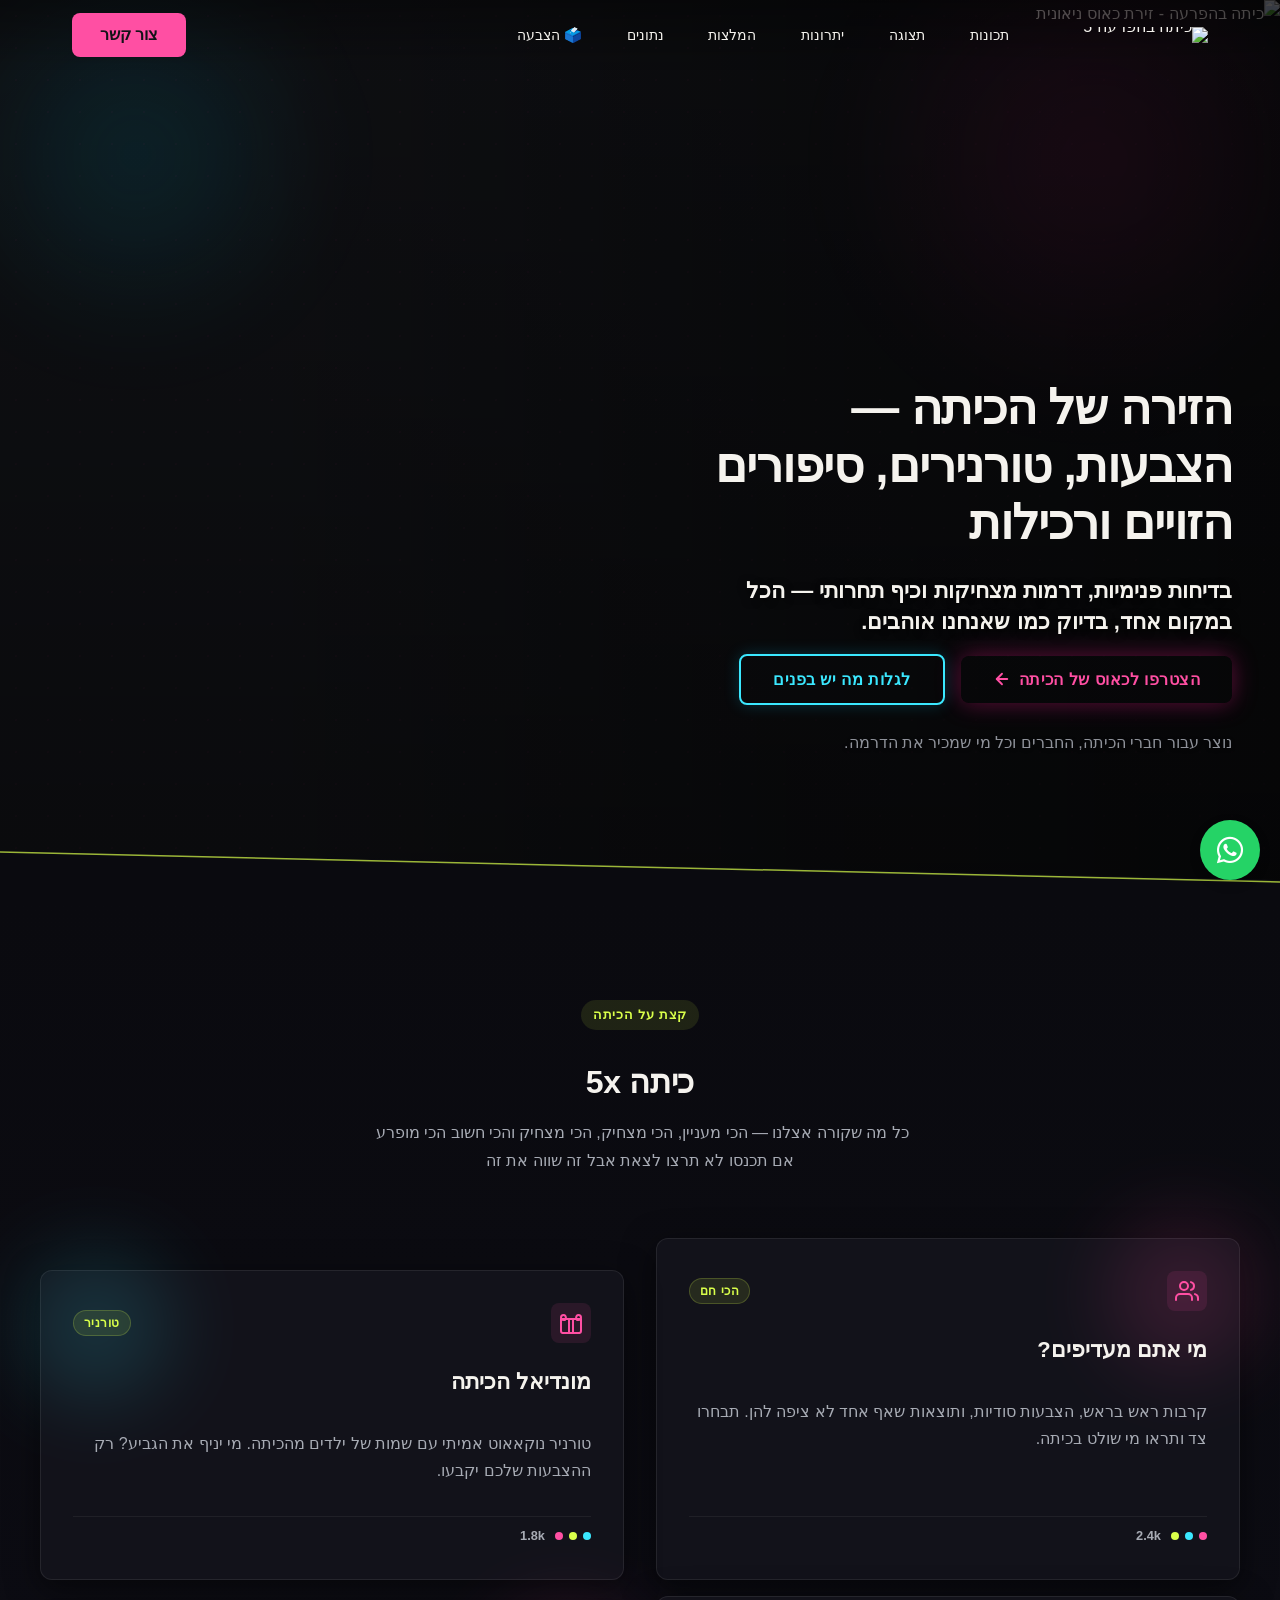
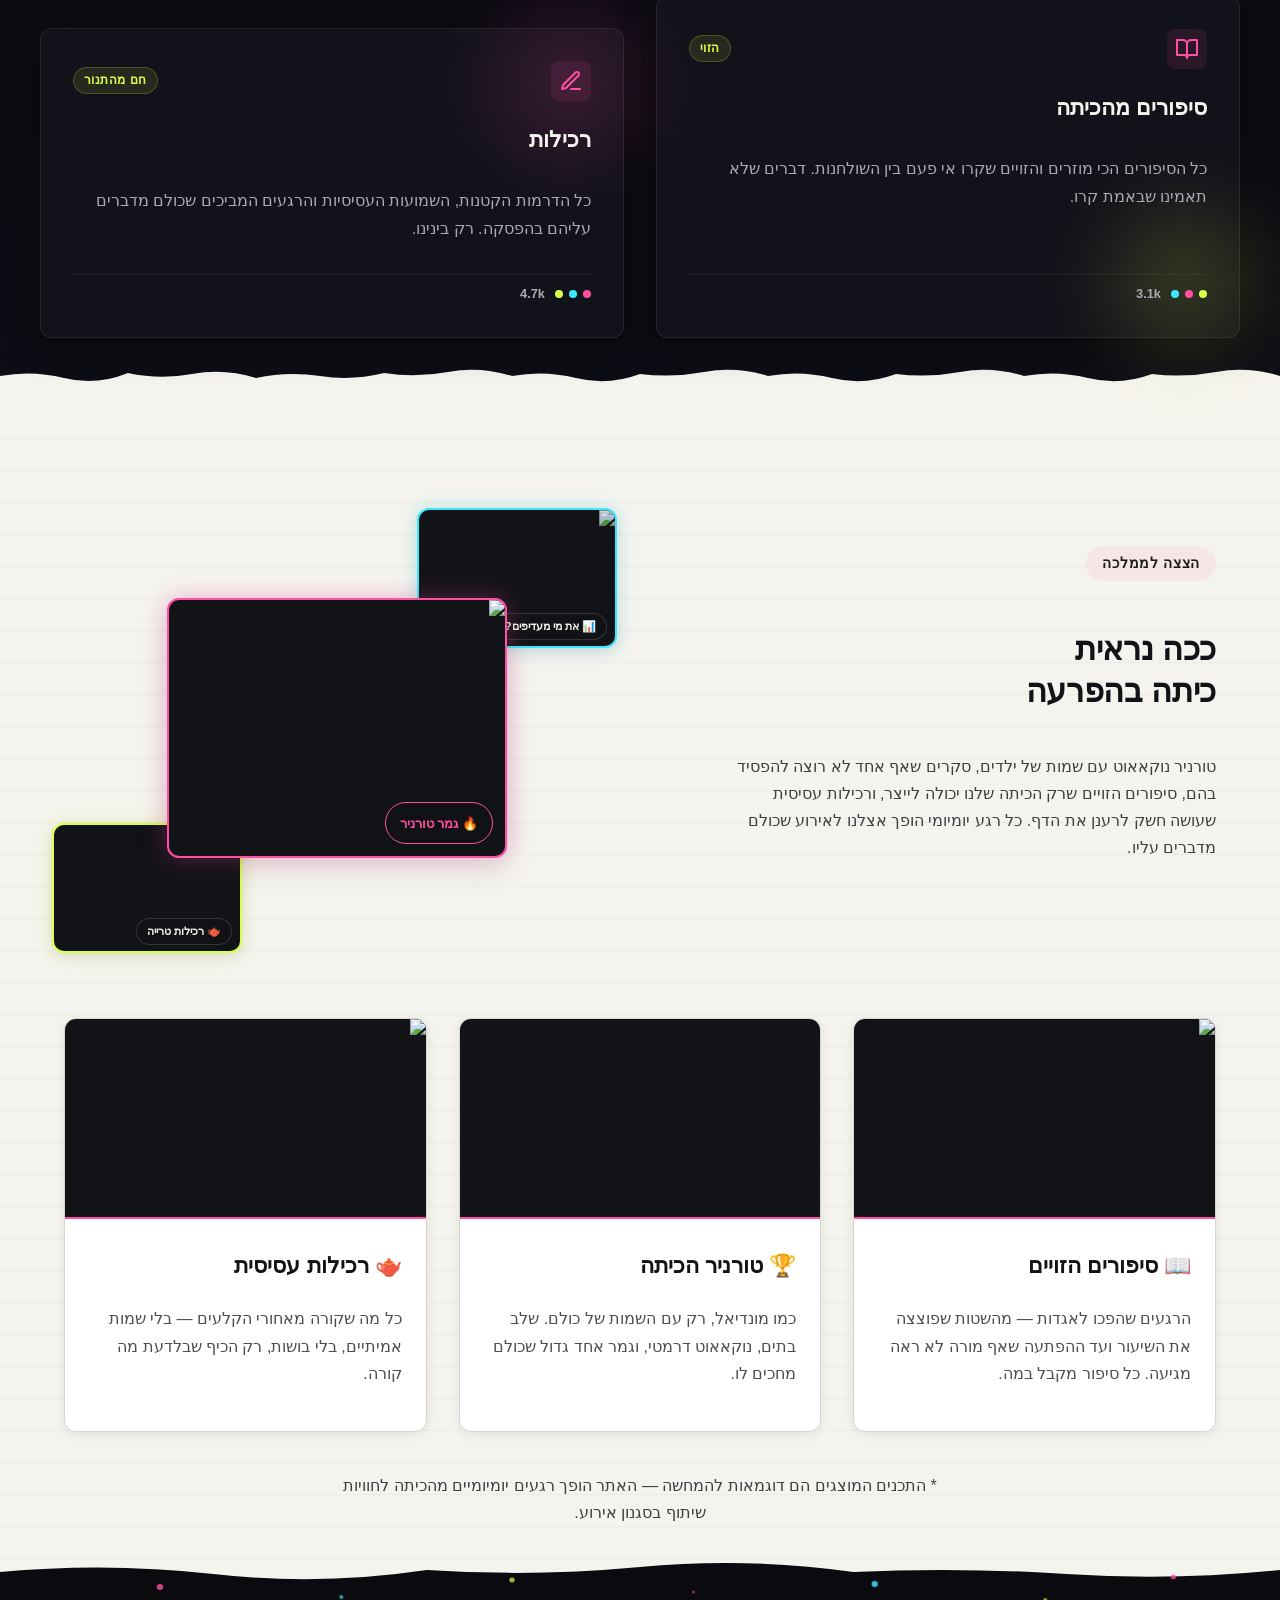
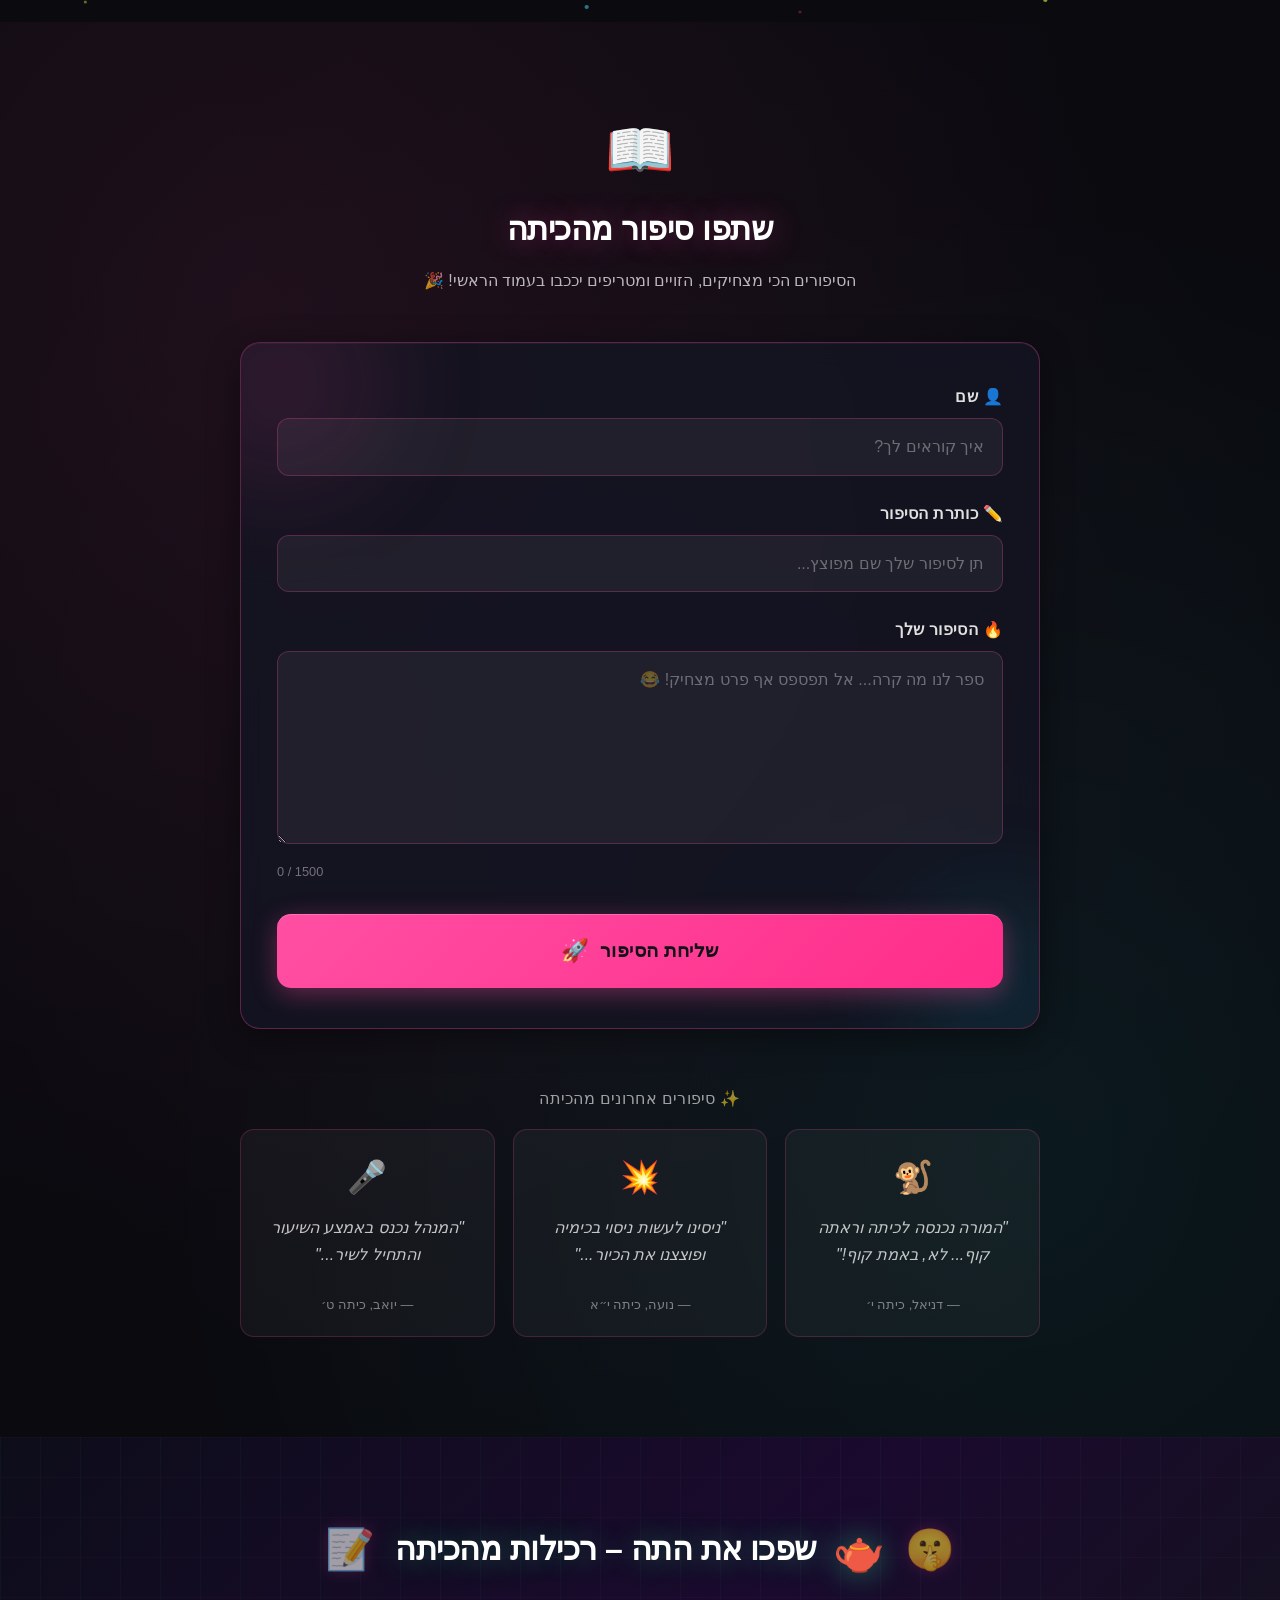
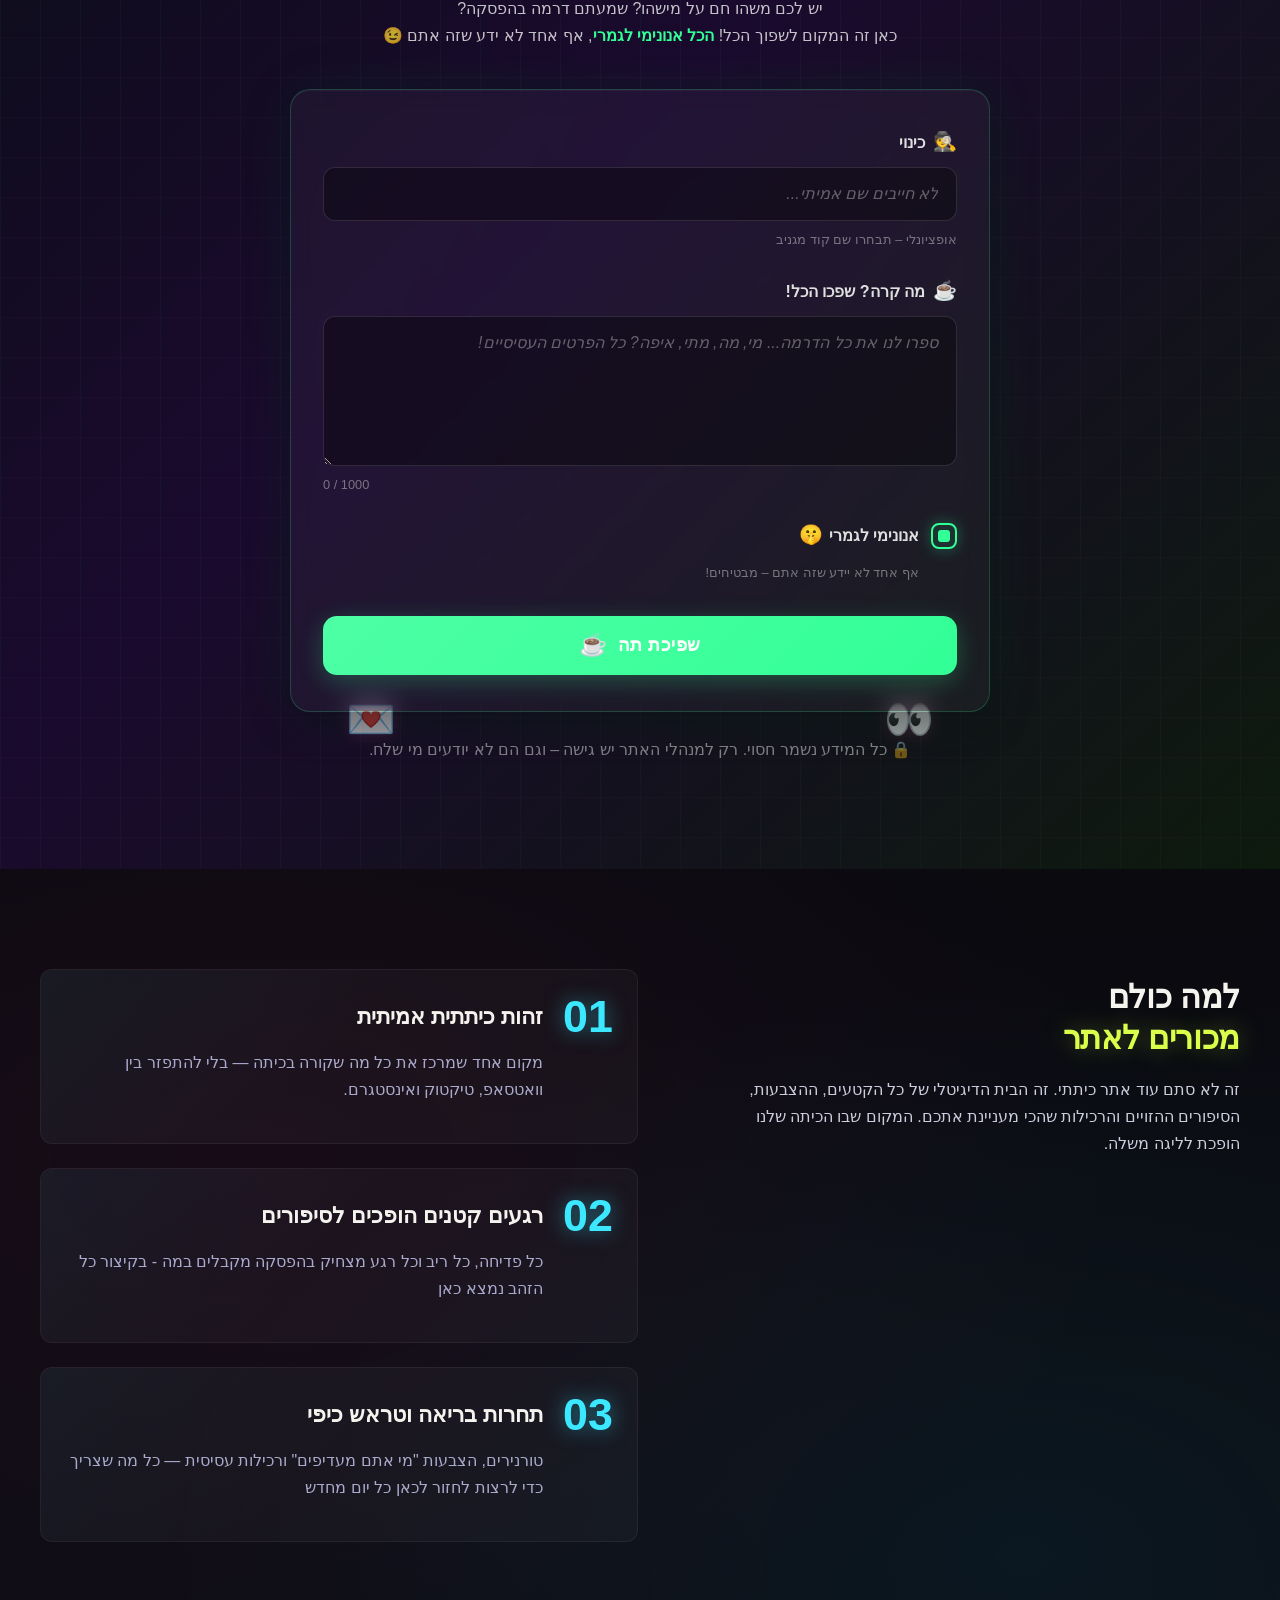
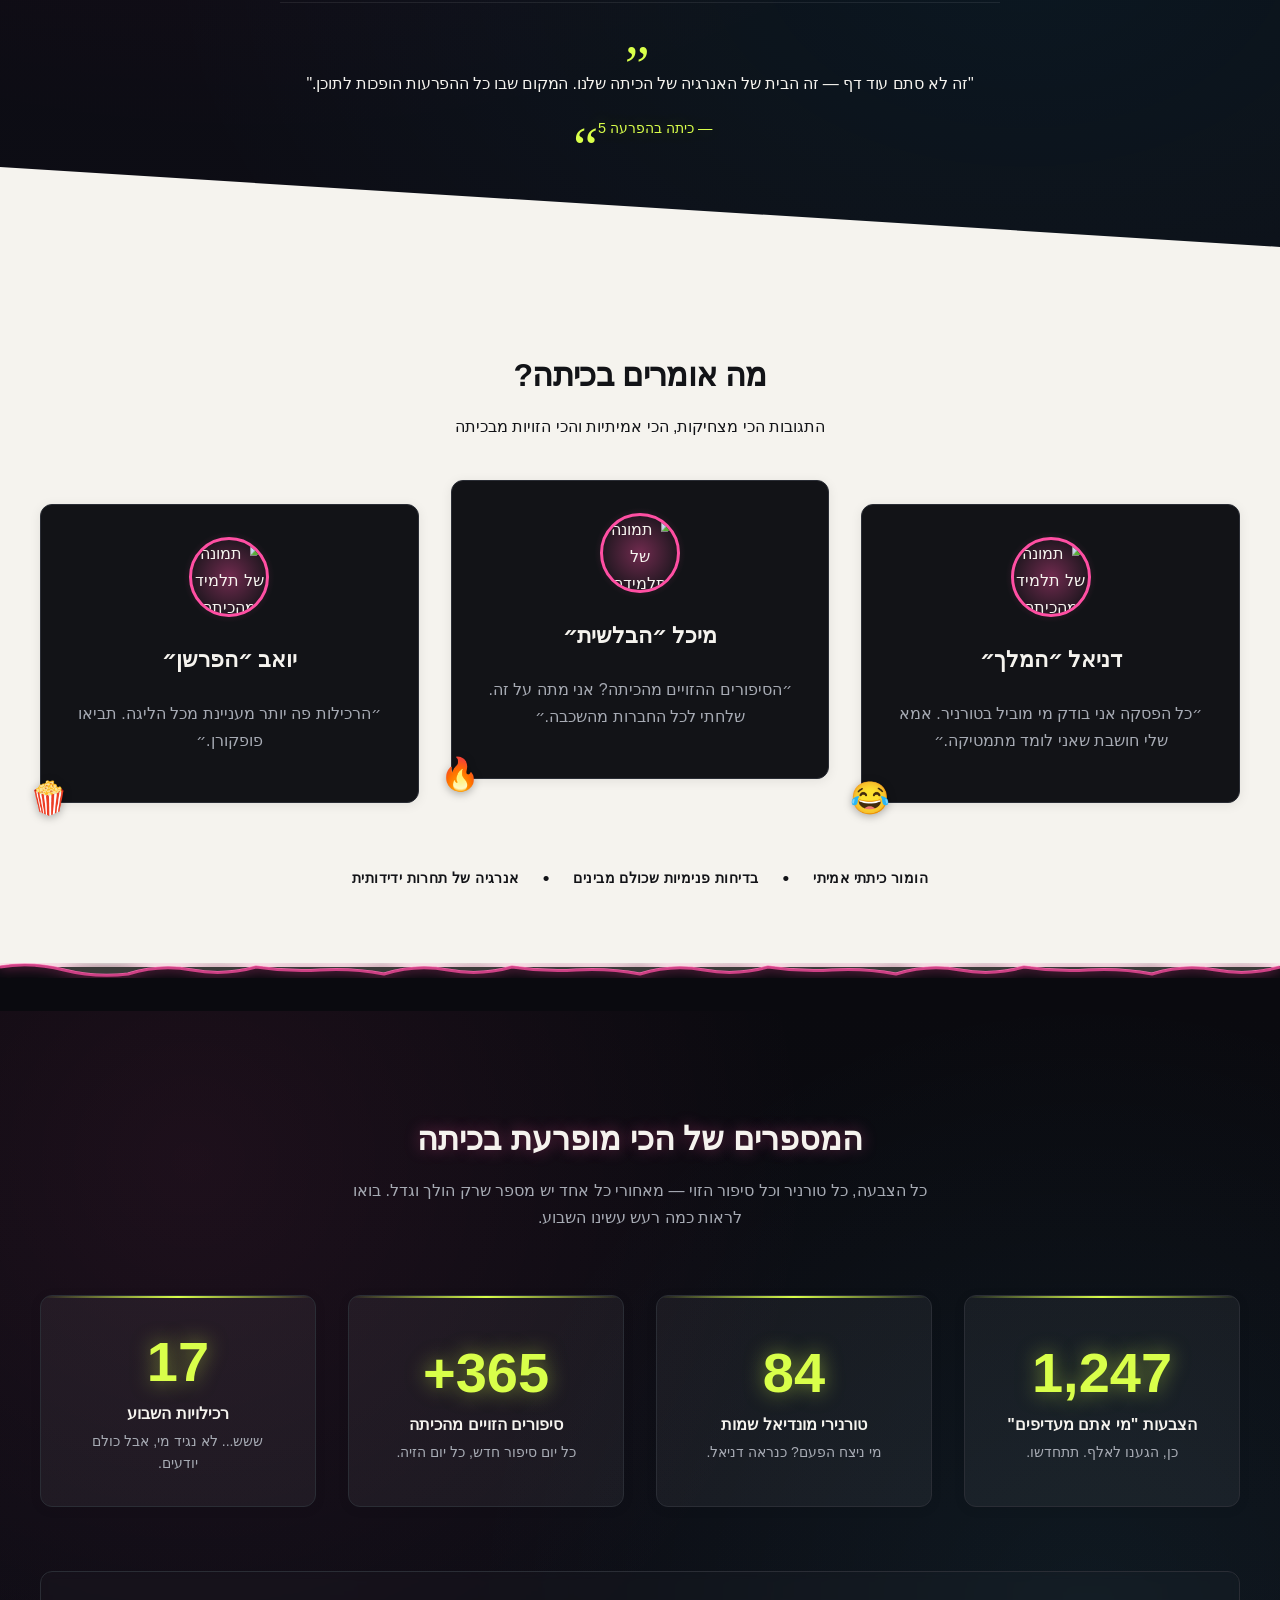
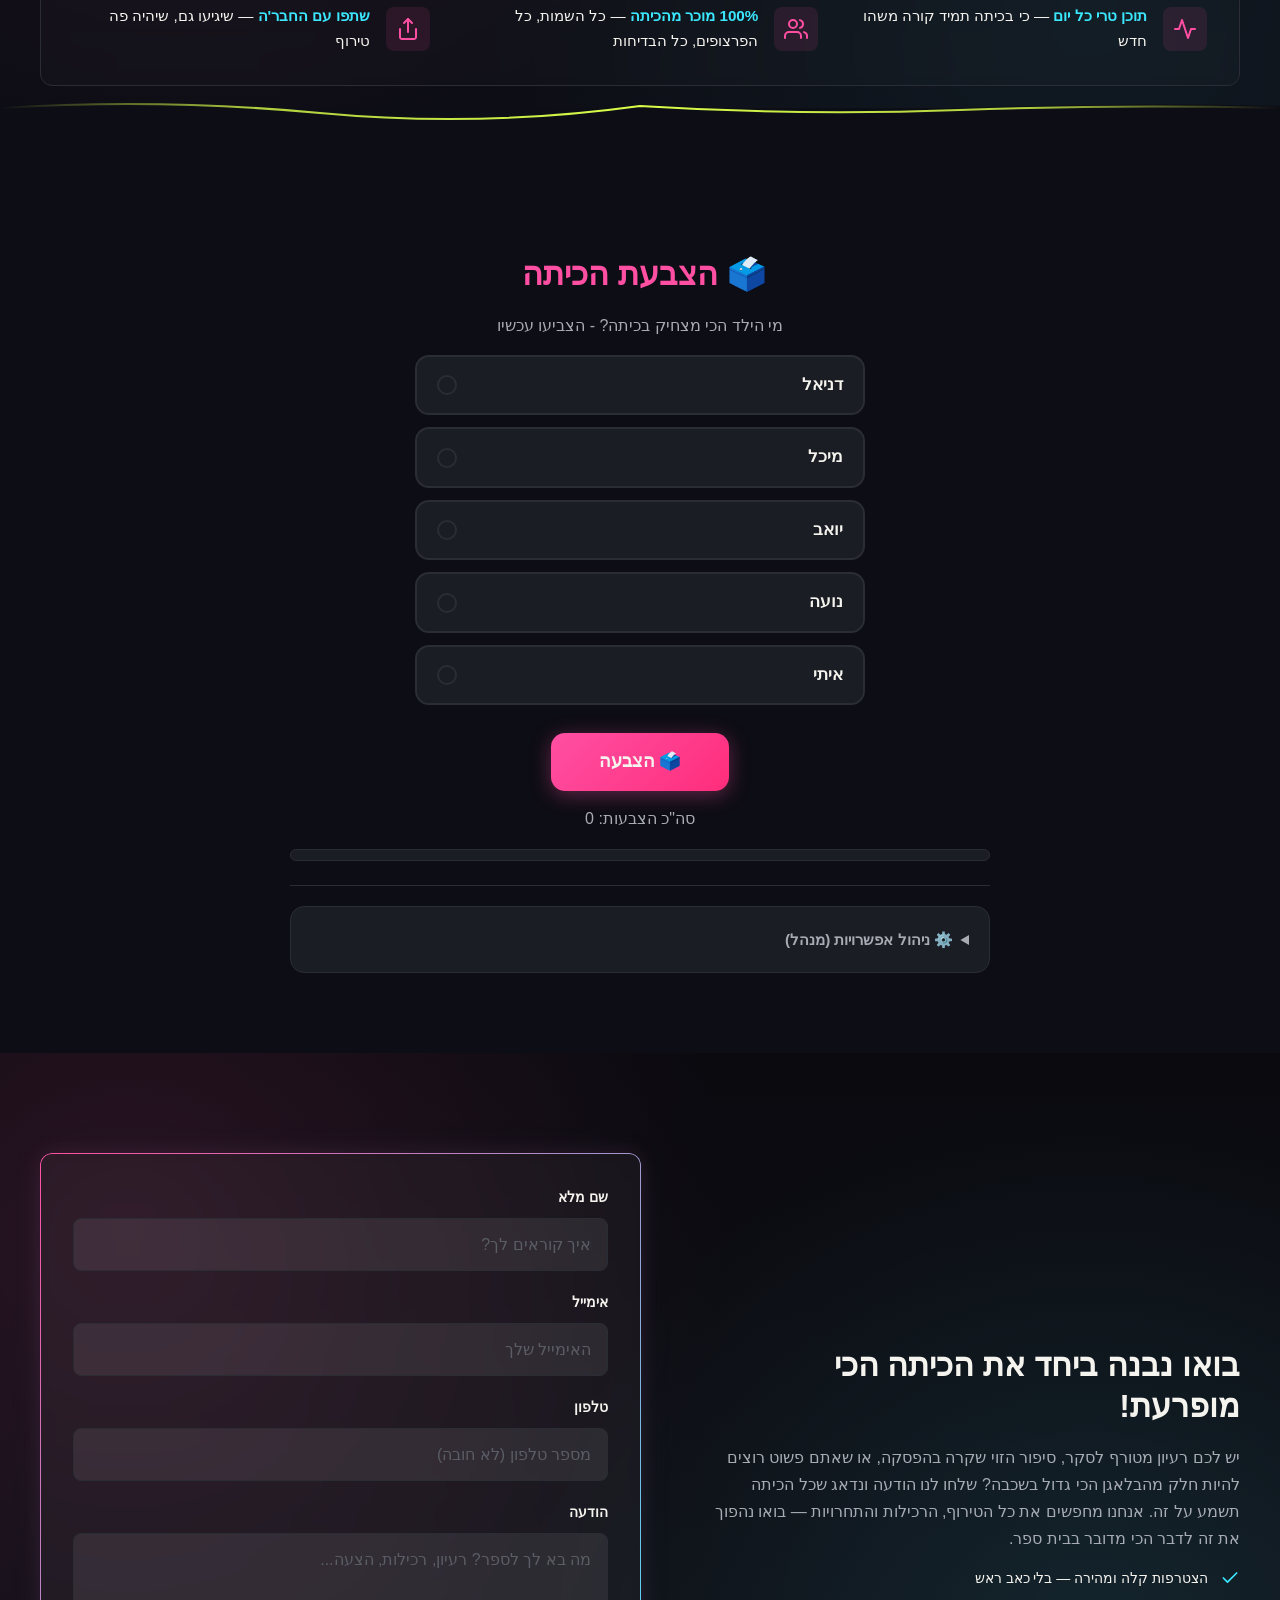
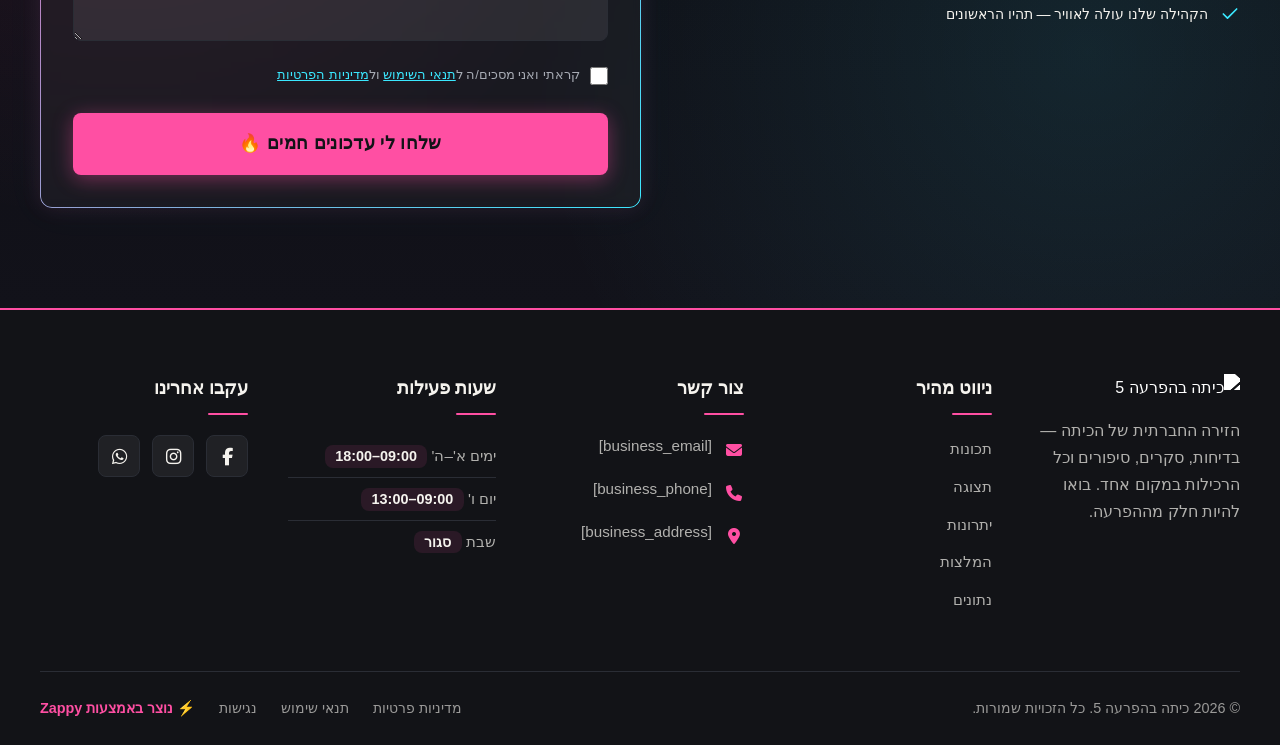
==== commit cdaa7002: "Background sync: Progressive GitHub Sync" ====
--- a/public/index.html
+++ b/public/index.html
@@ -1,4 +1,4 @@
-<!doctype html><html dir="rtl" lang="he"><head><meta charset="UTF-8"><meta content="width=device-width,initial-scale=1" name="viewport"><meta content="index, follow" name="robots"><title>ברוכים הבאים לכאוס — כיתה בהפרעה 5</title><meta content="המקום שבו הכיתה מתעוררת לחיים! הצביעו בסקרים כמו &#39;את מי אתם מעדיפים?&#39;, השתתפו בטורנירים מטורפים, קראו סיפורים פרועים ורכילות עסיסית מחיי הכיתה. היכנסו עכשיו ובואו לעשות הפרעות!" name="description"><meta content="כיתה, כיתה בהפרעה, הפרעות בע''מ, רכילות, סקרים" name="keywords"><link href="/assets/favicon.ico" rel="icon" type="image/x-icon"><link href="/assets/favicon-16x16.png" rel="icon" type="image/png" sizes="16x16"><link href="/assets/favicon-32x32.png" rel="icon" type="image/png" sizes="32x32"><link href="/assets/favicon-48x48.png" rel="icon" type="image/png" sizes="48x48"><link href="/assets/favicon-192x192.png" rel="icon" type="image/png" sizes="192x192"><link href="/assets/favicon-512x512.png" rel="icon" type="image/png" sizes="512x512"><link href="/assets/apple-touch-icon.png" rel="apple-touch-icon"><script>!function(){"use strict";var t="fda3ffd8-441c-4076-8ae9-43a9175c0a34",e="https://api.zappy5.com/api/analytics/track",a=18e5,n=2592e6,o=!0,i=!0,r=!0;var s=function(){var e="zappy_visitor_"+t,a=null;try{if(a=localStorage.getItem(e)){var o=JSON.parse(a),i=Date.now();if(i-o.created<n)return o.lastSeen=i,localStorage.setItem(e,JSON.stringify(o)),o.id}}catch(t){console.warn("Zappy Analytics: LocalStorage not available")}var r="zv_"+Date.now()+"_"+Math.random().toString(36).substr(2,9);try{localStorage.setItem(e,JSON.stringify({id:r,created:Date.now(),lastSeen:Date.now()}))}catch(t){}return r}(),c=function(){var e="zappy_session_"+t,n=null;try{if(n=sessionStorage.getItem(e)){var o=JSON.parse(n),i=Date.now();if(i-o.timestamp<a)return o.timestamp=i,sessionStorage.setItem(e,JSON.stringify(o)),o.id}}catch(t){console.warn("Zappy Analytics: SessionStorage not available")}var r="zs_"+Date.now()+"_"+Math.random().toString(36).substr(2,9);try{sessionStorage.setItem(e,JSON.stringify({id:r,timestamp:Date.now()}))}catch(t){}return r}();function l(a,n){n=n||{};var o={website_id:t,event_type:a,page_path:window.location.pathname,referrer:document.referrer||"direct",visitor_id:s,session_id:c,metadata:n};if(navigator.sendBeacon){var i=new Blob([JSON.stringify(o)],{type:"application/json"});navigator.sendBeacon(e,i)}else fetch(e,{method:"POST",headers:{"Content-Type":"application/json"},body:JSON.stringify(o),keepalive:!0}).catch(function(t){console.warn("Zappy Analytics: Failed to track event",t)})}o&&l("pageview",{title:document.title,url:window.location.href}),i&&document.addEventListener("click",function(t){var e=t.target;if("BUTTON"===e.tagName||e.closest("button")){var a="BUTTON"===e.tagName?e:e.closest("button");l("click",{element:"button",text:a.textContent.trim().substring(0,100),id:a.id||null,class:a.className||null})}else if("A"===e.tagName||e.closest("a")){var n="A"===e.tagName?e:e.closest("a");l("navigation",{element:"link",text:n.textContent.trim().substring(0,100),href:n.href,external:n.hostname!==window.location.hostname})}},!0),r&&document.addEventListener("submit",function(t){var e=t.target;l("form_submit",{form_id:e.id||null,form_name:e.name||null,form_action:e.action||null,form_method:e.method||"GET"})},!0);var d=Date.now();window.addEventListener("beforeunload",function(){l("page_unload",{time_on_page:Math.floor((Date.now()-d)/1e3),page_path:window.location.pathname})}),window.zappyAnalytics={track:l,getVisitorId:function(){return s},getSessionId:function(){return c}}}()</script><meta content="ברוכים הבאים לכאוס — כיתה בהפרעה 5" property="og:title"><meta content="המקום שבו הכיתה מתעוררת לחיים! הצביעו בסקרים כמו &#39;את מי אתם מעדיפים?&#39;, השתתפו בטורנירים מטורפים, קראו סיפורים פרועים ורכילות עסיסית מחיי הכיתה. היכנסו עכשיו ובואו לעשות הפרעות!" property="og:description"><meta content="summary_large_image" name="twitter:card"><meta content="ברוכים הבאים לכאוס — כיתה בהפרעה 5" name="twitter:title"><meta content="המקום שבו הכיתה מתעוררת לחיים! הצביעו בסקרים כמו &#39;את מי אתם מעדיפים?&#39;, השתתפו בטורנירים מטורפים, קראו סיפורים פרועים ורכילות עסיסית מחיי הכיתה. היכנסו עכשיו ובואו לעשות הפרעות!" name="twitter:description"><meta content="website" property="og:type"><meta content="he_IL" property="og:locale"><link href="https://cdnjs.cloudflare.com/ajax/libs/font-awesome/6.4.0/css/all.min.css" rel="stylesheet"><style>.skip-link{position:absolute;top:0;left:0;transform:translateY(-200%);padding:12px 18px;background:var(--bg-dark,#1a1a1a);color:var(--text-light,#fff);font-weight:600;border-radius:0 0 8px 0;z-index:10000}.skip-link:focus{transform:none;outline:2px solid var(--ring,#fff);outline-offset:2px}:focus-visible{outline:2px solid var(--ring,currentColor);outline-offset:3px}</style><link href="/assets/favicon.ico" rel="icon" type="image/x-icon"><link href="/assets/favicon-16x16.png" rel="icon" type="image/png" sizes="16x16"><link href="/assets/favicon-32x32.png" rel="icon" type="image/png" sizes="32x32"><link href="/assets/favicon-48x48.png" rel="icon" type="image/png" sizes="48x48"><link href="/assets/favicon-192x192.png" rel="icon" type="image/png" sizes="192x192"><link href="/assets/favicon-512x512.png" rel="icon" type="image/png" sizes="512x512"><link href="/assets/apple-touch-icon.png" rel="apple-touch-icon"><link href="https://cdn.jsdelivr.net/npm/vanilla-cookieconsent@3/dist/cookieconsent.css" rel="stylesheet"><script src="https://cdn.jsdelivr.net/npm/vanilla-cookieconsent@3/dist/cookieconsent.umd.js"></script><script src="https://cdn.jsdelivr.net/gh/mickidum/acc_toolbar/acctoolbar/acctoolbar.min.js"></script><link href="/styles.css" rel="stylesheet"><script>window.ZAPPY_WEBSITE_ID="fda3ffd8-441c-4076-8ae9-43a9175c0a34",window.ZAPPY_API_BASE="https://api.zappy5.com"</script><style id="zappy-dropdown-submenu-styles">#navMenu li:has(.sub-menu),.nav-menu li:has(.sub-menu),.navbar li:has(.sub-menu),nav li:has(.sub-menu){position:relative}#navMenu .sub-menu,.nav-menu .sub-menu,.navbar .sub-menu,nav .sub-menu{display:block!important;position:absolute!important;top:100%;left:0;min-width:220px;background:#fff;border-radius:8px;box-shadow:0 8px 25px rgba(0,0,0,.15);padding:8px 0;opacity:0;visibility:hidden;transform:translateY(10px);transition:all .3s ease;z-index:1000;list-style:none;pointer-events:none}#navMenu li:hover>.sub-menu,.nav-menu li:hover>.sub-menu,.navbar li:hover>.sub-menu,nav li:hover>.sub-menu{opacity:1!important;visibility:visible!important;transform:translateY(0)!important;pointer-events:auto!important}.sub-menu li{list-style:none;margin:0;padding:0}.sub-menu a{display:block!important;padding:10px 16px!important;color:var(--text-dark,#333)!important;font-weight:500;text-decoration:none;white-space:nowrap;transition:background-color .2s}.sub-menu .zappy-nav-child>a{padding-left:28px!important;font-size:.9em!important;opacity:.85!important}[dir=rtl] .sub-menu .zappy-nav-child>a,html[lang=ar] .sub-menu .zappy-nav-child>a,html[lang=he] .sub-menu .zappy-nav-child>a{padding-left:10px!important;padding-right:28px!important}.sub-menu .zappy-nav-parent>a{font-weight:600!important}.sub-menu a:hover{background-color:#f5f5f5}[dir=rtl] .nav-menu .sub-menu,[dir=rtl] .navbar .sub-menu,[dir=rtl] nav .sub-menu,html[lang=ar] .nav-menu .sub-menu,html[lang=ar] .navbar .sub-menu,html[lang=ar] nav .sub-menu,html[lang=he] .nav-menu .sub-menu,html[lang=he] .navbar .sub-menu,html[lang=he] nav .sub-menu{left:auto!important;right:0!important}.sub-menu:empty,.sub-menu:not(:has(li)):not(:has(> a)),.sub-menu:not(:has(li:not(.zappy-hidden-menu-item))):not(:has(> a)){display:none!important;opacity:0!important;visibility:hidden!important;pointer-events:none!important}li:has(.menu-group-title):hover>.sub-menu{opacity:1!important;visibility:visible!important;transform:translateY(0)!important;pointer-events:auto!important}#navMenu>li>.menu-group-title,.nav-menu>li>.menu-group-title{display:inline-block;padding:.5rem 1rem;cursor:default;user-select:none}@media (max-width:768px){#navMenu .sub-menu,.nav-menu .sub-menu,.navbar .sub-menu,nav .sub-menu{position:static!important;transform:none!important;box-shadow:none!important;background:0 0!important;max-height:0;overflow:hidden;opacity:0;visibility:hidden;transition:max-height .3s ease,opacity .3s ease;padding:0!important;border-radius:0!important}#navMenu .sub-menu.mobile-expanded,.nav-menu .sub-menu.mobile-expanded,.navbar .sub-menu.mobile-expanded{max-height:none!important;overflow-y:visible!important;opacity:1!important;visibility:visible!important;padding:8px 0 8px 16px!important}[dir=rtl] .sub-menu.mobile-expanded,html[lang=he] .sub-menu.mobile-expanded{padding:8px 16px 8px 0!important}#navMenu li:hover>.sub-menu,.nav-menu li:hover>.sub-menu,.navbar li:hover>.sub-menu,nav li:hover>.sub-menu{opacity:0;visibility:hidden;pointer-events:none}#navMenu li>.sub-menu.mobile-expanded,.nav-menu li>.sub-menu.mobile-expanded,.navbar li>.sub-menu.mobile-expanded,nav li>.sub-menu.mobile-expanded{opacity:1!important;visibility:visible!important;pointer-events:auto!important}#navMenu li:has(.sub-menu),.nav-menu li:has(.sub-menu),.navbar li:has(.sub-menu),nav li:has(.sub-menu){display:flex!important;flex-wrap:wrap!important;align-items:center!important;position:relative!important;min-height:44px!important}#navMenu li:has(.sub-menu)>a,.nav-menu li:has(.sub-menu)>a,.navbar li:has(.sub-menu)>a,nav li:has(.sub-menu)>a{flex:1!important;min-width:0!important}#navMenu li:has(.sub-menu)>.menu-group-title,.nav-menu li:has(.sub-menu)>.menu-group-title,.navbar li:has(.sub-menu)>.menu-group-title,nav li:has(.sub-menu)>.menu-group-title{flex:1!important;min-width:0!important;padding:0!important;line-height:inherit!important}#navMenu li:has(.sub-menu)>.sub-menu,.nav-menu li:has(.sub-menu)>.sub-menu,.navbar li:has(.sub-menu)>.sub-menu,nav li:has(.sub-menu)>.sub-menu{flex-basis:100%!important;width:100%!important}#navMenu li:has(.sub-menu)>a [class*=arrow],#navMenu li:has(.sub-menu)>a [class*=chevron],.nav-menu li:has(.sub-menu)>a .fa-angle-down,.nav-menu li:has(.sub-menu)>a .fa-chevron-down,.nav-menu li:has(.sub-menu)>a [class*=arrow],.nav-menu li:has(.sub-menu)>a [class*=chevron],nav li:has(.sub-menu)>a [class*=arrow],nav li:has(.sub-menu)>a [class*=chevron]{display:none!important;visibility:hidden!important}.mobile-submenu-toggle{display:flex!important;align-items:center!important;justify-content:center!important;width:44px!important;height:auto!important;background:0 0!important;border:none!important;cursor:pointer!important;color:var(--text-light)!important;position:static!important;flex-shrink:0!important;align-self:stretch!important;z-index:2!important;padding:0!important;margin:0!important}.mobile-submenu-toggle::after{content:''!important;width:0!important;height:0!important;border-left:6px solid transparent!important;border-right:6px solid transparent!important;border-top:7px solid currentColor!important;transition:transform .3s ease!important}.mobile-submenu-toggle.expanded::after{transform:rotate(180deg)!important}.sub-menu a{padding:10px 0!important;display:block!important;color:var(--text-light)!important;white-space:normal!important}.sub-menu .zappy-nav-child>a{padding-left:28px!important;font-size:.9em!important;opacity:.85!important}[dir=rtl] .sub-menu .zappy-nav-child>a,html[lang=ar] .sub-menu .zappy-nav-child>a,html[lang=he] .sub-menu .zappy-nav-child>a{padding-left:0!important;padding-right:28px!important}.sub-menu .zappy-nav-parent>a{font-weight:600!important}#navMenu.active,.nav-menu.active{max-width:100vw!important;overflow-x:hidden!important;box-sizing:border-box!important}.navbar .sub-menu li a,.zappy-products-dropdown .sub-menu a,nav.navbar .sub-menu li a{color:var(--text-light)!important}}@media (min-width:769px){.mobile-submenu-toggle{display:none!important}}</style><style id="zappy-widget-visibility">html[dir=rtl] .whatsapp-float{right:20px!important;left:auto!important}html:not([dir]) .whatsapp-float,html[dir=ltr] .whatsapp-float{left:20px!important;right:auto!important}html[dir=rtl] #mic-access-tool-general-button,html[dir=rtl] #mic-init-access-tool #mic-access-tool-general-button,html[dir=rtl] #mic-init-access-tool .mic-access-tool-general-button,html[dir=rtl] ._access-icon,html[dir=rtl] .mic-access-tool-general-button{left:20px!important;right:auto!important}html:not([dir]) #mic-access-tool-general-button,html:not([dir]) #mic-init-access-tool #mic-access-tool-general-button,html:not([dir]) #mic-init-access-tool .mic-access-tool-general-button,html:not([dir]) ._access-icon,html:not([dir]) .mic-access-tool-general-button,html[dir=ltr] #mic-access-tool-general-button,html[dir=ltr] #mic-init-access-tool #mic-access-tool-general-button,html[dir=ltr] #mic-init-access-tool .mic-access-tool-general-button,html[dir=ltr] ._access-icon,html[dir=ltr] .mic-access-tool-general-button{right:20px!important;left:auto!important}@media (max-width:768px){.whatsapp-float{display:flex!important}}@media (min-width:769px){.whatsapp-float{display:flex!important}}@media (max-width:768px){#mic-access-tool-general-button,#mic-init-access-tool #mic-access-tool-general-button,#mic-init-access-tool .mic-access-tool-general-button,._access-icon,.mic-access-tool-general-button{display:flex!important;visibility:visible!important;opacity:1!important;pointer-events:auto!important}#mic-access-tool-box.opened-mic-access-tool,#mic-init-access-tool #mic-access-tool-box.opened-mic-access-tool,.mic-access-tool-box.opened-mic-access-tool{visibility:visible!important;opacity:1!important;pointer-events:auto!important}}@media (min-width:769px){#mic-access-tool-general-button,#mic-init-access-tool #mic-access-tool-general-button,#mic-init-access-tool .mic-access-tool-general-button,._access-icon,.mic-access-tool-general-button{display:flex!important;visibility:visible!important;opacity:1!important;pointer-events:auto!important}#mic-access-tool-box.opened-mic-access-tool,#mic-init-access-tool #mic-access-tool-box.opened-mic-access-tool,.mic-access-tool-box.opened-mic-access-tool{visibility:visible!important;opacity:1!important;pointer-events:auto!important}}</style></head><body><a href="#main" class="skip-link">דלג לתוכן הראשי</a><nav class="navbar" dir="rtl"><button class="mobile-toggle" id="mobileToggle" aria-label="Menu"><svg viewBox="0 0 24 24" fill="none" height="24" width="24" class="hamburger-icon"><path d="M3 12h18M3 6h18M3 18h18" stroke="currentColor" stroke-width="2" stroke-linecap="round"></path></svg> <svg viewBox="0 0 24 24" fill="none" height="24" width="24" class="close-icon" style="display:none"><path d="M18 6L6 18M6 6l12 12" stroke="currentColor" stroke-width="2" stroke-linecap="round"></path></svg></button> <button class="phone-header-btn" aria-label="Call" data-phone="[business_phone]"><svg viewBox="0 0 24 24" fill="currentColor" height="20" width="20"><path d="M22 16.92v3a2 2 0 0 1-2.18 2 19.79 19.79 0 0 1-8.63-3.07 19.5 19.5 0 0 1-6-6 19.79 19.79 0 0 1-3.07-8.67A2 2 0 0 1 4.11 2h3a2 2 0 0 1 2 1.72 12.84 12.84 0 0 0 .7 2.81 2 2 0 0 1-.45 2.11L8.09 9.91a16 16 0 0 0 6 6l1.27-1.27a2 2 0 0 1 2.11-.45 12.84 12.84 0 0 0 2.81.7A2 2 0 0 1 22 16.92z"></path></svg></button><div class="nav-container"><div class="nav-right-group"><div class="nav-brand"><a href="/" class="logo-link"><img alt="כיתה בהפרעה 5" class="logo" src="/assets/site-----image-1.webp"></a></div><ul class="nav-menu" id="navMenu"><li><a href="#features">תכונות</a></li><li><a href="#showcase">תצוגה</a></li><li><a href="#benefits">יתרונות</a></li><li><a href="#testimonials">המלצות</a></li><li><a href="#stats">נתונים</a></li><li><a href="#class-poll">🗳️ הצבעה</a></li><li class="mobile-contact-link nav-cta-mobile-item"><a href="#cta" class="nav-cta-btn">צור קשר</a></li></ul></div><div class="nav-cta-container"><a href="#cta" class="nav-cta-btn">צור קשר</a></div></div></nav><script>window.addEventListener("load",function(){const e=document.querySelector(".navbar, nav, header");if(!e)return void console.log("[Navbar] Navbar element not found");let t=document.getElementById("mobileToggle")||document.querySelector(".mobile-toggle")||document.querySelector(".hamburger")||document.querySelector(".hamburger-menu")||document.querySelector(".menu-toggle")||document.querySelector(".burger-menu")||document.querySelector('[aria-label="Menu"]')||document.querySelector('[aria-label="תפריט"]');const o=document.querySelector(".phone-header-btn"),n=window.getComputedStyle(e);let r=n.backgroundColor;if(console.log("[Navbar] Initial navbar background:",r),"transparent"===r||"rgba(0, 0, 0, 0)"===r||r.startsWith("rgba")&&r.includes(", 0)")){const e=n.backgroundImage;if(e&&"none"!==e)console.log("[Navbar] Navbar has background image/gradient, using dark text"),r="rgb(240, 240, 240)";else{const e=window.getComputedStyle(document.body).backgroundColor;console.log("[Navbar] Navbar transparent, using body background:",e),r=e}}const a=r.match(/\d+/g);if(a&&a.length>=3){const e=(.299*parseInt(a[0])+.587*parseInt(a[1])+.114*parseInt(a[2]))/255;console.log("[Navbar] Mobile button colors preserved from Claude CSS (luminance:",e.toFixed(2)+")");const n=document.createElement("style");n.id="zappy-mobile-nav-fix";document.documentElement.lang;document.documentElement.dir,n.textContent='\n        /* Hide mobile buttons on desktop, show only on mobile */\n        @media (min-width: 769px) {\n          .mobile-toggle,\n          .phone-header-btn {\n            display: none !important;\n          }\n        }\n        \n        /* Show and position mobile buttons correctly on mobile */\n        @media (max-width: 768px) {\n          .navbar,\n          nav.navbar {\n            min-height: 70px !important;\n          }\n\n          .mobile-toggle,\n          .phone-header-btn {\n            position: absolute !important;\n            top: 0 !important;\n            bottom: 0 !important;\n            margin-top: auto !important;\n            margin-bottom: auto !important;\n            transform: none !important;\n            z-index: 1001 !important;\n            display: flex !important;\n            align-items: center !important;\n            justify-content: center !important;\n            width: 36px !important;\n            height: 36px !important;\n            border-radius: 50% !important;\n            border: none !important;\n            cursor: pointer !important;\n            padding: 6px !important;\n            background: none !important;\n            color: var(--nav-text, var(--text-light)) !important;\n            touch-action: manipulation !important;\n            -webkit-tap-highlight-color: transparent !important;\n          }\n\n          html[data-zappy-site-type="ecommerce"] .phone-header-btn,\n          body[data-zappy-site-type="ecommerce"] .phone-header-btn,\n          html[data-zappy-site-type="ecommerce"] header .phone-header-btn,\n          html[data-zappy-site-type="ecommerce"] nav .phone-header-btn {\n            display: none !important;\n            visibility: hidden !important;\n            width: 0 !important;\n            height: 0 !important;\n            min-width: 0 !important;\n            overflow: hidden !important;\n          }\n          \n          /* LTR positioning (default): hamburger LEFT, phone RIGHT */\n          html:not([dir="rtl"]):not([lang="he"]):not([lang="ar"]) .mobile-toggle,\n          html[dir="ltr"] .mobile-toggle {\n            left: 12px !important;\n            right: auto !important;\n          }\n          html:not([dir="rtl"]):not([lang="he"]):not([lang="ar"]) .phone-header-btn,\n          html[dir="ltr"] .phone-header-btn {\n            right: 12px !important;\n            left: auto !important;\n          }\n          \n          /* RTL positioning: hamburger RIGHT, phone LEFT */\n          html[dir="rtl"] .mobile-toggle,\n          html[lang="he"] .mobile-toggle,\n          html[lang="ar"] .mobile-toggle {\n            right: 12px !important;\n            left: auto !important;\n          }\n          html[dir="rtl"] .phone-header-btn,\n          html[lang="he"] .phone-header-btn,\n          html[lang="ar"] .phone-header-btn {\n            left: 12px !important;\n            right: auto !important;\n          }\n          \n          /* CRITICAL: Ensure nav-container has min-height on mobile */\n          /* All children are positioned absolutely/fixed on mobile, so height:auto collapses to 0 */\n          .nav-container {\n            min-height: 70px !important;\n            position: relative !important;\n          }\n          \n          /* Ensure SVG icons are properly sized and inherit color */\n          .mobile-toggle svg,\n          .phone-header-btn svg {\n            width: 24px !important;\n            height: 24px !important;\n            /* Don\'t force display - let JavaScript control hamburger/close toggle */\n          }\n          \n          /* Reset nav-cta-container on mobile - remove desktop box-shadow/padding */\n          /* that creates a visible ghost box when CTA button is hidden */\n          .nav-cta-container {\n            box-shadow: none !important;\n            padding: 0 !important;\n          }\n          \n          /* Hide nav-cta-container entirely on mobile when there\'s no lang-switcher */\n          /* (only the CTA button is inside, and it\'s hidden on mobile) */\n          .nav-cta-container:not(:has(.lang-switcher)) {\n            display: none !important;\n          }\n          \n          /* CRITICAL: Prevent hero image fade gradient from bleeding over headline text */\n          /* The .image-fade-gradient has bottom: -30px (extends below parent) */\n          /* On mobile stacked layout, this overlaps the h1 text below the image */\n          .hero-image-column {\n            overflow: hidden !important;\n          }\n          .image-fade-gradient {\n            bottom: 0 !important;\n          }\n          \n          /* Hide desktop language switcher on mobile - hamburger menu handles it */\n          /* High specificity to override stored CSS */\n          .lang-switcher,\n          .nav-cta-container .lang-switcher,\n          .nav-container .lang-switcher,\n          .navbar .lang-switcher,\n          .navbar .nav-cta-container .lang-switcher {\n            display: none !important;\n          }\n        }\n      ';const r=document.getElementById("zappy-mobile-nav-fix");r&&r.remove(),document.head.appendChild(n),console.log("[Navbar] Critical CSS injected for mobile nav positioning");const i=window.innerWidth<=768;if(t){const e=t.querySelector(".hamburger-icon"),o=t.querySelector(".close-icon");e&&(e.style.setProperty("width","24px","important"),e.style.setProperty("height","24px","important"),e.style.setProperty("display","block","important")),o&&(o.style.setProperty("width","24px","important"),o.style.setProperty("height","24px","important"),o.style.setProperty("display","none","important")),i?(t.style.setProperty("position","absolute","important"),t.style.setProperty("top","0","important"),t.style.setProperty("bottom","0","important"),t.style.setProperty("margin-top","auto","important"),t.style.setProperty("margin-bottom","auto","important"),t.style.setProperty("transform","none","important"),t.style.setProperty("z-index","1001","important"),t.style.removeProperty("left"),t.style.removeProperty("right"),console.log("[Navbar] Mobile toggle positioning applied (mobile viewport)")):(t.style.removeProperty("position"),t.style.removeProperty("top"),t.style.removeProperty("transform"),t.style.removeProperty("z-index"),t.style.removeProperty("left"),t.style.removeProperty("right"),console.log("[Navbar] Desktop viewport - cleared mobile toggle inline positioning"))}if(o){const e=o.querySelector("svg");e&&(e.style.width="24px",e.style.height="24px",e.setAttribute("width","24"),e.setAttribute("height","24")),i?(o.style.setProperty("position","absolute","important"),o.style.setProperty("top","0","important"),o.style.setProperty("bottom","0","important"),o.style.setProperty("margin-top","auto","important"),o.style.setProperty("margin-bottom","auto","important"),o.style.setProperty("transform","none","important"),o.style.setProperty("z-index","1001","important"),o.style.removeProperty("left"),o.style.removeProperty("right"),console.log("[Navbar] Phone button positioning applied (mobile viewport)")):(o.style.removeProperty("position"),o.style.removeProperty("top"),o.style.removeProperty("transform"),o.style.removeProperty("z-index"),o.style.removeProperty("left"),o.style.removeProperty("right"),console.log("[Navbar] Desktop viewport - cleared phone button inline positioning"))}}else console.log("[Navbar] Could not parse background color:",r);t=document.getElementById("mobileToggle")||document.querySelector(".mobile-toggle")||document.querySelector(".hamburger")||document.querySelector(".hamburger-menu")||document.querySelector(".menu-toggle")||document.querySelector(".burger-menu")||document.querySelector('[aria-label="Menu"]')||document.querySelector('[aria-label="תפריט"]');const i=document.getElementById("navMenu")||document.querySelector(".nav-menu")||document.querySelector(".nav-links")||document.querySelector("nav ul:not(.submenu)");if(!t||!i)return void console.log("[Navbar] Mobile toggle or menu not found:",{toggle:!!t,menu:!!i});i.id||(i.id="navMenu"),console.log("[Navbar] Initializing mobile menu...");const l=t.cloneNode(!0);t.parentNode.replaceChild(l,t);var s=0;function p(e){var t=Date.now();t-s<300||(s=t,function(e){e.preventDefault(),e.stopPropagation();const t=l.querySelector(".hamburger-icon"),o=l.querySelector(".close-icon");i.classList.contains("active")?(i.classList.remove("active"),t&&t.style.setProperty("display","block","important"),o&&o.style.setProperty("display","none","important"),document.body.style.overflow="",document.body.classList.remove("menu-open"),console.log("[Navbar] Menu closed")):(i.classList.add("active"),t&&t.style.setProperty("display","none","important"),o&&o.style.setProperty("display","block","important"),document.body.style.overflow="hidden",document.body.classList.add("menu-open"),console.log("[Navbar] Menu opened"))}(e))}l.addEventListener("click",p),l.addEventListener("touchend",p),document.addEventListener("keydown",function(e){if(("Escape"===e.key||"Esc"===e.key)&&i.classList.contains("active")){const e=l.querySelector(".hamburger-icon"),t=l.querySelector(".close-icon");i.classList.remove("active"),e&&e.style.setProperty("display","block","important"),t&&t.style.setProperty("display","none","important"),document.body.style.overflow="",document.body.classList.remove("menu-open"),console.log("[Navbar] Menu closed (Escape)")}}),i.querySelectorAll("a").forEach(function(e){e.addEventListener("click",function(){if("#"===this.getAttribute("href"))return;const e=l.querySelector(".hamburger-icon"),t=l.querySelector(".close-icon");i.classList.remove("active"),e&&e.style.setProperty("display","block","important"),t&&t.style.setProperty("display","none","important"),document.body.style.overflow="",document.body.classList.remove("menu-open"),console.log("[Navbar] Menu closed (link clicked)")})});var m=i.querySelectorAll(".dropdown-toggle");m.forEach(function(e){e.addEventListener("click",function(e){e.preventDefault(),e.stopPropagation();var t=this.closest(".nav-dropdown");t&&(t.parentNode.querySelectorAll(".nav-dropdown.open").forEach(function(e){e!==t&&e.classList.remove("open")}),t.classList.toggle("open"),console.log("[Navbar] Dropdown toggled:",t.classList.contains("open")?"open":"closed"))})}),document.addEventListener("click",function(e){e.target.closest(".nav-dropdown")||document.querySelectorAll(".nav-dropdown.open").forEach(function(e){e.classList.remove("open")})}),console.log("[Navbar] Dropdown handlers initialized for "+m.length+" dropdowns"),o&&o.addEventListener("click",function(){const e=document.querySelectorAll('a[href^="tel:"]'),t=e.length>0?e[0].getAttribute("href").replace("tel:",""):"[business_phone]";window.location.href="tel:"+t,console.log("[Navbar] Phone button clicked")}),console.log("[Navbar] Mobile menu initialized successfully")})</script><main id="main"><section class="index-hero-section" id="hero" data-band-index="0" data-layout-spec="בית-hero" data-hero-type="fullscreen-scrim"><img alt="כיתה בהפרעה - זירת כאוס ניאונית" class="hero-bg-image" src="/assets/site-index-hero-image-1.webp" data-context="A dramatic classroom-at-night atmosphere reimagined as a social arena: desks, projector glow, neon chalk scribbles on a chalkboard, and blurred stage lights. The room is dark with electric pink and cyan rim lighting, subtle chalk dust texture, and restrained emoji reaction sparks floating in the air. Cinematic wide shot." data-element-id="img-1782773043425-utfkf7mw9" data-element-type="image" data-placeholder="index-hero-image-1" height="600" width="1200" loading="eager" data-hero-background="true" data-hero-bg="true" data-preserve-bg="0" fetchpriority="high" style="pointer-events:auto !important"><div class="hero-scrim" aria-hidden="true"></div><div class="hero-decorations" aria-hidden="true"><div class="deco-neon-grid"></div><div class="deco-pink-blob"></div><div class="deco-cyan-blob"></div></div><div class="hero-overlay-group"><h1 class="hero-headline">הזירה של הכיתה — הצבעות, טורנירים, סיפורים הזויים ורכילות</h1><h3 class="hero-subtitle">בדיחות פנימיות, דרמות מצחיקות וכיף תחרותי — הכל במקום אחד, בדיוק כמו שאנחנו אוהבים.</h3><div class="hero-ctas"><a href="#cta" class="btn btn-outline btn-secondary btn-neon" data-element-id="btn-1782773043415-8nfxvm1yl" data-element-type="button" data-native-element="true" style="color:var(--primary-color, var(--primary, #8B0000)) !important;outline:none;border-color:var(--primary-color, var(--primary, #8B0000)) !important;background-color:transparent !important;background-image:none !important"><span>הצטרפו לכאוס של הכיתה</span> <svg viewBox="0 0 24 24" fill="none" data-element-type="icon" data-icon-type="svg" height="20" stroke="currentColor" stroke-linecap="round" stroke-linejoin="round" stroke-width="2.5" width="20"><path d="M5 12h14"></path><path d="M12 5l7 7-7 7"></path></svg> </a><a href="#cta" class="btn btn-outline btn-secondary btn-outline-cyan" data-element-id="btn-1782773043415-l1smyfv8e" data-element-type="button" data-native-element="true" style="outline:none;color:rgb(59, 232, 255) !important;border-color:rgb(59, 232, 255) !important;background-color:transparent !important;background-image:none !important"><span>לגלות מה יש בפנים</span></a></div><p class="hero-trust-line">נוצר עבור חברי הכיתה, החברים וכל מי שמכיר את הדרמה.</p></div><div class="index-hero-divider-wrapper" aria-hidden="true"><svg viewBox="0 0 1200 80" xmlns="http://www.w3.org/2000/svg" preserveAspectRatio="none" aria-hidden="true" data-no-icon-edit="true"><defs><linearGradient id="hero-divider-grad" x1="0%" x2="0%" y1="0%" y2="100%"><stop offset="0%" stop-color="var(--accent)" stop-opacity="0"></stop><stop offset="85%" stop-color="var(--accent)" stop-opacity="0.12"></stop><stop offset="100%" stop-color="var(--accent)" stop-opacity="0.3"></stop></linearGradient></defs><path d="M0,80 L0,30 L1200,60 L1200,80 Z" fill="#0A0A0F"></path><path d="M0,32 L1200,62" stroke="var(--accent)" stroke-width="1.5" fill="#0A0A0F" opacity="0.7"></path></svg></div></section><section class="index-features-section" id="features" data-band-index="1" data-layout-spec="בית-features"><div class="index-features-section__container"><div class="index-features-section__intro"><p><span class="index-features-section__label">קצת על הכיתה</span></p><h2 class="index-features-section__title">כיתה 5x</h2><p class="index-features-section__subtitle">כל מה שקורה אצלנו — הכי מעניין, הכי מצחיק, הכי מצחיק והכי חשוב הכי מופרע&nbsp;<br>אם תכנסו לא תרצו לצאת אבל זה שווה את זה</p></div><div class="index-features-section__grid"><article class="zappy-grid-item-no-stretch index-features-section__card" data-grid-item-index="0"><div class="index-features-section__card-glow index-features-section__card-glow--pink"></div><div class="index-features-section__card-inner"><div class="index-features-section__card-header"><span class="index-features-section__card-icon" aria-hidden="true"><svg viewBox="0 0 24 24" fill="none" data-element-type="icon" data-icon-type="svg" height="24" stroke="currentColor" stroke-linecap="round" stroke-linejoin="round" stroke-width="2" width="24"><path d="M17 21v-2a4 4 0 0 0-4-4H5a4 4 0 0 0-4 4v2"></path><circle cx="9" cy="7" r="4"></circle><path d="M23 21v-2a4 4 0 0 0-3-3.87"></path><path d="M16 3.13a4 4 0 0 1 0 7.75"></path></svg> </span><span class="index-features-section__card-badge">הכי חם</span></div><h3 class="index-features-section__card-title">מי אתם מעדיפים?</h3><p class="index-features-section__card-text">קרבות ראש בראש, הצבעות סודיות, ותוצאות שאף אחד לא ציפה להן. תבחרו צד ותראו מי שולט בכיתה.</p><div class="index-features-section__reactions"><span class="index-features-section__reaction-dot" style="background:#FF4FA3"></span> <span class="index-features-section__reaction-dot" style="background:#3BE8FF"></span> <span class="index-features-section__reaction-dot" style="background:#D9FF4A"></span> <span class="index-features-section__reaction-count">2.4k</span></div></div></article><article class="zappy-grid-item-no-stretch index-features-section__card" data-grid-item-index="1"><div class="index-features-section__card-glow index-features-section__card-glow--cyan"></div><div class="index-features-section__card-inner"><div class="index-features-section__card-header"><span class="index-features-section__card-icon" aria-hidden="true"><svg viewBox="0 0 24 24" fill="none" data-element-type="icon" data-icon-type="svg" height="24" stroke="currentColor" stroke-linecap="round" stroke-linejoin="round" stroke-width="2" width="24"><path d="M6 9H4.5a2.5 2.5 0 0 1 0-5C7 4 7 8 7 8"></path><path d="M18 9h1.5a2.5 2.5 0 0 0 0-5C17 4 17 8 17 8"></path><path d="M4 22h16"></path><path d="M10 22V8"></path><path d="M14 22V8"></path><path d="M2 8h20v12a2 2 0 0 1-2 2H4a2 2 0 0 1-2-2Z"></path></svg> </span><span class="index-features-section__card-badge">טורניר</span></div><h3 class="index-features-section__card-title">מונדיאל הכיתה</h3><p class="index-features-section__card-text">טורניר נוקאאוט אמיתי עם שמות של ילדים מהכיתה. מי יניף את הגביע? רק ההצבעות שלכם יקבעו.</p><div class="index-features-section__reactions"><span class="index-features-section__reaction-dot" style="background:#3BE8FF"></span> <span class="index-features-section__reaction-dot" style="background:#D9FF4A"></span> <span class="index-features-section__reaction-dot" style="background:#FF4FA3"></span> <span class="index-features-section__reaction-count">1.8k</span></div></div></article><article class="zappy-grid-item-no-stretch index-features-section__card" data-grid-item-index="2"><div class="index-features-section__card-glow index-features-section__card-glow--lime"></div><div class="index-features-section__card-inner"><div class="index-features-section__card-header"><span class="index-features-section__card-icon" aria-hidden="true"><svg viewBox="0 0 24 24" fill="none" data-element-type="icon" data-icon-type="svg" height="24" stroke="currentColor" stroke-linecap="round" stroke-linejoin="round" stroke-width="2" width="24"><path d="M2 3h6a4 4 0 0 1 4 4v14a3 3 0 0 0-3-3H2z"></path><path d="M22 3h-6a4 4 0 0 0-4 4v14a3 3 0 0 1 3-3h7z"></path></svg> </span><span class="index-features-section__card-badge">הזוי</span></div><h3 class="index-features-section__card-title">סיפורים מהכיתה</h3><p class="index-features-section__card-text">כל הסיפורים הכי מוזרים והזויים שקרו אי פעם בין השולחנות. דברים שלא תאמינו שבאמת קרו.</p><div class="index-features-section__reactions"><span class="index-features-section__reaction-dot" style="background:#D9FF4A"></span> <span class="index-features-section__reaction-dot" style="background:#FF4FA3"></span> <span class="index-features-section__reaction-dot" style="background:#3BE8FF"></span> <span class="index-features-section__reaction-count">3.1k</span></div></div></article><article class="zappy-grid-item-no-stretch index-features-section__card" data-grid-item-index="3"><div class="index-features-section__card-glow index-features-section__card-glow--pink"></div><div class="index-features-section__card-inner"><div class="index-features-section__card-header"><span class="index-features-section__card-icon" aria-hidden="true"><svg viewBox="0 0 24 24" fill="none" data-element-type="icon" data-icon-type="svg" height="24" stroke="currentColor" stroke-linecap="round" stroke-linejoin="round" stroke-width="2" width="24" style="cursor:pointer"><path d="M12 20h9"></path><path d="M16.5 3.5a2.121 2.121 0 0 1 3 3L7 19l-4 1 1-4L16.5 3.5z"></path></svg> </span><span class="index-features-section__card-badge">חם מהתנור</span></div><h3 class="index-features-section__card-title">רכילות</h3><p class="index-features-section__card-text">כל הדרמות הקטנות, השמועות העסיסיות והרגעים המביכים שכולם מדברים עליהם בהפסקה. רק בינינו.</p><div class="index-features-section__reactions"><span class="index-features-section__reaction-dot" style="background:#FF4FA3"></span> <span class="index-features-section__reaction-dot" style="background:#3BE8FF"></span> <span class="index-features-section__reaction-dot" style="background:#D9FF4A"></span> <span class="index-features-section__reaction-count">4.7k</span></div></div></article></div></div><div class="index-features-section__divider-wrapper" aria-hidden="true" data-no-icon-edit="true"><svg viewBox="0 0 1200 80" xmlns="http://www.w3.org/2000/svg" preserveAspectRatio="none"><defs><linearGradient id="divider-highlight" x1="0%" x2="100%" y1="0%" y2="0%"><stop offset="0%" stop-color="var(--secondary)" stop-opacity="0.3"></stop><stop offset="100%" stop-color="var(--secondary)" stop-opacity="0.05"></stop></linearGradient></defs><path d="M0,80 L0,38 Q30,32 60,40 T120,35 Q150,42 180,36 T240,40 Q270,33 300,38 T360,35 Q390,40 420,34 T480,38 Q510,32 540,40 T600,36 Q630,40 660,34 T720,38 Q750,32 780,40 T840,36 Q870,40 900,34 T960,38 Q990,32 1020,40 T1080,36 Q1110,40 1140,34 T1200,38 L1200,80 Z" fill="var(--bg-light)"></path><path d="M0,80 L0,40 Q30,34 60,42 T120,37 Q150,44 180,38 T240,42 Q270,35 300,40 T360,37 Q390,42 420,36 T480,40 Q510,34 540,42 T600,38 Q630,42 660,36 T720,40 Q750,34 780,42 T840,38 Q870,42 900,36 T960,40 Q990,34 1020,42 T1080,38 Q1110,42 1140,36 T1200,40 L1200,80 Z" fill="var(--bg-light)"></path></svg></div></section><section class="index-showcase-section" id="showcase" data-band-index="2" data-layout-spec="בית-showcase" dir="rtl"><div class="index-showcase-section__container"><div class="index-showcase-section__top-row"><div class="index-showcase-section__text-col"><p><span class="index-showcase-section__label" style="color:#1A1A1A !important">הצצה לממלכה</span></p><h2 class="index-showcase-section__title">ככה נראית<br>כיתה בהפרעה</h2><p class="index-showcase-section__description">טורניר נוקאאוט עם שמות של ילדים, סקרים שאף אחד לא רוצה להפסיד בהם, סיפורים הזויים שרק הכיתה שלנו יכולה לייצר, ורכילות עסיסית שעושה חשק לרענן את הדף. כל רגע יומיומי הופך אצלנו לאירוע שכולם מדברים עליו.</p><div class="index-showcase-section__action-group"><a href="#" class="index-showcase-section__btn-primary" data-element-id="btn-1782775266935-ecae87dqo" data-element-type="button" data-native-element="true" style="color:rgb(18, 19, 23) !important"><span>להצטרפות לכיתה</span> <svg viewBox="0 0 24 24" fill="none" data-element-type="icon" data-icon-type="svg" height="18" stroke="currentColor" stroke-linecap="round" stroke-linejoin="round" stroke-width="2.5" width="18"><polyline points="9 18 15 12 9 6"></polyline></svg> </a><a href="#" class="index-showcase-section__btn-ghost" data-element-id="btn-1782775266935-0alv7eugx" data-element-type="button" data-native-element="true"><span>לכל הפיצ'רים</span> <svg viewBox="0 0 24 24" fill="none" data-element-type="icon" data-icon-type="svg" height="16" stroke="currentColor" stroke-linecap="round" stroke-linejoin="round" stroke-width="2.5" width="16"><polyline points="9 18 15 12 9 6"></polyline></svg></a></div></div><div class="index-showcase-section__media-col"><div class="index-showcase-section__mockup-composition"><div class="index-showcase-section__bracket-tile"><img alt="לוח טורניר כיתתי עם שמות ילדים" class="index-showcase-section__bracket-img" src="/assets/site-index-showcase-image-1.webp" data-context="A stylized tournament bracket mockup on a dark neon screen, featuring classmate names in Hebrew, with glowing magenta and cyan connector lines, resembling a World Cup knockout stage visual" data-element-id="img-1782775266945-1lkyhg81h" data-element-type="image" data-placeholder="index-showcase-image-1" height="400" width="600" decoding="async" loading="lazy"><div class="index-showcase-section__bracket-overlay"><span class="index-showcase-section__bracket-badge">🔥 גמר טורניר</span></div></div><div class="index-showcase-section__poll-peek"><img alt="כרטיס סקר את מי מעדיפים" class="index-showcase-section__peek-img" src="/assets/site-index-showcase-image-2.webp" data-context="A sleek poll card UI mockup in Hebrew asking 'Who do you prefer?', with two classmate names and percentage bars, styled with glowing pink borders on a dark background" data-element-id="img-1782775266945-nyybzlc43" data-element-type="image" data-placeholder="index-showcase-image-2" height="180" width="280" decoding="async" loading="lazy"><div class="index-showcase-section__peek-label">📊 את מי מעדיפים?</div></div><div class="index-showcase-section__gossip-peek"><img alt="כרטיס רכילות מטושטש" class="index-showcase-section__peek-img" src="/assets/site-index-showcase-image-3.webp" data-context="A blurred, glowing gossip card mockup with Hebrew text snippets and emojis, looking like a juicy class rumor teaser on a dark frosted panel" data-element-id="img-1782775266945-6jm8pwwyv" data-element-type="image" data-placeholder="index-showcase-image-3" height="160" width="260" decoding="async" loading="lazy"><div class="index-showcase-section__peek-label">🫖 רכילות טרייה</div></div></div></div></div><div class="index-showcase-section__cards-row"><article class="index-showcase-section__feature-card" data-grid-item-index="0"><div class="index-showcase-section__card-media"><img alt="סיפור הזוי מהכיתה" class="index-showcase-section__card-img" src="/assets/site-index-showcase-image-4.webp" data-context="A mobile screen mockup showing a wild class story in Hebrew, with a bold headline and a funny illustration, styled with neon cyan accents and a notebook paper texture" data-element-id="img-1782775266945-m8bt36zv8" data-element-type="image" data-placeholder="index-showcase-image-4" height="300" width="400" decoding="async" loading="lazy"></div><div class="index-showcase-section__card-body"><h3 class="index-showcase-section__card-title">📖 סיפורים הזויים</h3><p class="index-showcase-section__card-text">הרגעים שהפכו לאגדות — מהשטות שפוצצה את השיעור ועד ההפתעה שאף מורה לא ראה מגיעה. כל סיפור מקבל במה.</p></div></article><article class="index-showcase-section__feature-card" data-grid-item-index="1"><div class="index-showcase-section__card-media"><div class="zappy-resizable-hover" style="position:relative !important;overflow:hidden !important;width:100% !important;max-width:100% !important;margin-left:auto !important;margin-right:auto !important;height:180px !important;display:block !important;max-height:none !important;padding-bottom:0px !important;min-height:0px !important" data-element-id="img-1782775266945-lzjz8ztj7" data-element-type="image" data-zappy-card-slot-fill="1" data-zappy-wrapper-margins-applied="true" data-zappy-zoom-clip="true" data-zappy-zoom-wrapper="true" data-zappy-zoom-wrapper-align="center" data-zappy-zoom-wrapper-height="180px" data-zappy-zoom-wrapper-width="342px" data-zappy-zoom-wrapper-width-mode="card-slot"><img alt="טורניר כיתתי בסגנון מונדיאל" class="index-showcase-section__card-img" src="/assets/site-index-showcase-image-5-1782787577580-syhask.webp?v=1782787579856" data-context="A desktop screen mockup of a class World Cup-style tournament bracket, with Hebrew names, knockout stages, and glowing magenta progress lines on a dark interface" data-element-id="img-1782775266945-lzjz8ztj7" data-element-type="image" data-placeholder="index-showcase-image-5" height="300" width="400" decoding="async" data-zappy-object-position="50% 50%" data-zappy-original-height="178.1538543701172" data-zappy-original-width="341.5384826660156" data-zappy-zoom="1.03" style="object-position:50% 50% !important;object-fit:cover;display:block !important;margin:0px !important;left:-1.5% !important;top:-15.7792% !important;width:103% !important;height:131.558% !important;max-width:none !important;max-height:none !important;position:absolute !important"></div></div><div class="index-showcase-section__card-body"><h3 class="index-showcase-section__card-title">🏆 טורניר הכיתה</h3><p class="index-showcase-section__card-text">כמו מונדיאל, רק עם השמות של כולם. שלב בתים, נוקאאוט דרמטי, וגמר אחד גדול שכולם מחכים לו.</p></div></article><article class="index-showcase-section__feature-card" data-grid-item-index="2"><div class="index-showcase-section__card-media"><img alt="ערוץ רכילות כיתתי" class="index-showcase-section__card-img" src="/assets/site-index-showcase-image-6.webp" data-context="A mobile phone mockup showing a class gossip feed in Hebrew, with blurred text snippets, emojis, and a mysterious glowing purple aura, resembling a playful rumor mill" data-element-id="img-1782775266945-g9y29657c" data-element-type="image" data-placeholder="index-showcase-image-6" height="300" width="400" decoding="async" loading="lazy"></div><div class="index-showcase-section__card-body"><h3 class="index-showcase-section__card-title">🫖 רכילות עסיסית</h3><p class="index-showcase-section__card-text">כל מה שקורה מאחורי הקלעים — בלי שמות אמיתיים, בלי בושות, רק הכיף שבלדעת מה קורה.</p></div></article></div><p class="index-showcase-section__note" style="color:rgb(18, 19, 23) !important">* התכנים המוצגים הם דוגמאות להמחשה — האתר הופך רגעים יומיומיים מהכיתה לחוויות שיתוף בסגנון אירוע.</p></div><div class="index-showcase-section__divider-wrapper"><svg viewBox="0 0 1200 80" xmlns="http://www.w3.org/2000/svg" preserveAspectRatio="none" aria-hidden="true" data-no-icon-edit="true"><defs><linearGradient id="index-showcase-grad" x1="0%" x2="0%" y1="0%" y2="100%"><stop offset="0%" stop-color="var(--bg-light)" stop-opacity="1"></stop><stop offset="100%" stop-color="var(--bg-dark)" stop-opacity="1"></stop></linearGradient></defs><path d="M0,80 L0,30 Q100,20 200,32 T400,28 Q500,35 600,25 T800,30 Q900,25 1000,32 T1200,28 L1200,80 Z" fill="#0a0a0f"></path><circle cx="150" cy="45" r="3" fill="#FF4FA3" opacity="0.8"></circle><circle cx="320" cy="55" r="2" fill="#3BE8FF" opacity="0.6"></circle><circle cx="480" cy="38" r="2.5" fill="#D9FF4A" opacity="0.7"></circle><circle cx="650" cy="50" r="1.5" fill="#FF4FA3" opacity="0.5"></circle><circle cx="820" cy="42" r="3" fill="#3BE8FF" opacity="0.8"></circle><circle cx="980" cy="58" r="2" fill="#D9FF4A" opacity="0.6"></circle><circle cx="1100" cy="35" r="2.5" fill="#FF4FA3" opacity="0.7"></circle><circle cx="80" cy="60" r="1.5" fill="#D9FF4A" opacity="0.4"></circle><circle cx="550" cy="65" r="2" fill="#3BE8FF" opacity="0.5"></circle><circle cx="750" cy="70" r="1.5" fill="#FF4FA3" opacity="0.3"></circle></svg></div></section><section class="submit-story-section" aria-labelledby="submit-story-heading"><div class="submit-story-container"><div class="submit-story-header"><span class="submit-story-icon" aria-hidden="true">📖</span><h2 class="submit-story-title" id="submit-story-heading">שתפו סיפור מהכיתה</h2><p class="submit-story-subtitle">הסיפורים הכי מצחיקים, הזויים ומטריפים יככבו בעמוד הראשי! 🎉</p></div><div class="submit-story-card"><div class="submit-story-decoration"><div class="submit-story-glow submit-story-glow--top"></div><div class="submit-story-glow submit-story-glow--bottom"></div></div><form class="submit-story-form" novalidate=""><div class="form-field"><label for="student-name" class="form-label">👤 שם</label> <input type="text" id="student-name" name="student-name" placeholder="איך קוראים לך?" required="" aria-required="true" class="form-input" autocomplete="name"> <span class="form-error" aria-live="polite">נא למלא שם</span></div><div class="form-field"><label for="story-title" class="form-label">✏️ כותרת הסיפור</label> <input type="text" id="story-title" name="story-title" placeholder="תן לסיפור שלך שם מפוצץ..." required="" aria-required="true" class="form-input"> <span class="form-error" aria-live="polite">נא למלא כותרת</span></div><div class="form-field"><label for="story-content" class="form-label">🔥 הסיפור שלך</label> <textarea id="story-content" name="story-content" placeholder="ספר לנו מה קרה... אל תפספס אף פרט מצחיק! 😂" required="" rows="6" aria-required="true" class="form-textarea"></textarea> <span class="form-error" aria-live="polite">נא לכתוב את הסיפור</span><div class="form-char-count" aria-live="polite"><span id="char-count">0</span> / 1500</div></div><button class="submit-btn" type="submit"><span class="submit-btn-text">שליחת הסיפור</span> <span class="submit-btn-icon" aria-hidden="true">🚀</span> <span class="submit-btn-sparkle submit-btn-sparkle--1"></span> <span class="submit-btn-sparkle submit-btn-sparkle--2"></span> <span class="submit-btn-sparkle submit-btn-sparkle--3"></span></button></form><div class="submit-story-success" aria-live="assertive" hidden=""><span class="success-icon" aria-hidden="true">🎊</span><h3 class="success-title">הסיפור נשלח בהצלחה!</h3><p class="success-message">תודה ששיתפת! הצוות שלנו יבדוק את הסיפור ואולי הוא יככב בעמוד הראשי 🌟</p><button class="success-reset-btn" type="button">לשליחת סיפור נוסף</button></div></div><div class="submit-story-featured"><p class="featured-label">✨ סיפורים אחרונים מהכיתה</p><div class="featured-stories-grid"><div class="featured-story-item"><div class="featured-story-card"><span class="featured-story-emoji" aria-hidden="true">🐒</span><p class="featured-story-excerpt">"המורה נכנסה לכיתה וראתה קוף... לא, באמת קוף!"</p><span class="featured-story-author">— דניאל, כיתה י׳</span></div></div><div class="featured-story-item"><div class="featured-story-card"><span class="featured-story-emoji" aria-hidden="true">💥</span><p class="featured-story-excerpt">"ניסינו לעשות ניסוי בכימיה ופוצצנו את הכיור..."</p><span class="featured-story-author">— נועה, כיתה י״א</span></div></div><div class="featured-story-item"><div class="featured-story-card"><span class="featured-story-emoji" aria-hidden="true">🎤</span><p class="featured-story-excerpt">"המנהל נכנס באמצע השיעור והתחיל לשיר..."</p><span class="featured-story-author">— יואב, כיתה ט׳</span></div></div></div></div></div></section><section class="gossip-section" id="spill-tea" aria-labelledby="gossip-heading"><div class="gossip-container"><div class="gossip-decor gossip-decor--top-left" aria-hidden="true"><span class="gossip-emoji-float" style="color:rgb(245, 243, 238) !important">📝</span></div><div class="gossip-decor gossip-decor--top-right" aria-hidden="true"><span class="gossip-emoji-float" style="color:rgb(245, 243, 238) !important">🤫</span></div><header class="gossip-header"><h2 class="gossip-heading" id="gossip-heading"><span class="gossip-heading-icon" aria-hidden="true">🫖</span> שפכו את התה – רכילות מהכיתה</h2><p class="gossip-subtitle">יש לכם משהו חם על מישהו? שמעתם דרמה בהפסקה?<br>כאן זה המקום לשפוך הכל! <strong>הכל אנונימי לגמרי</strong>, אף אחד לא ידע שזה אתם 😉</p></header><div class="gossip-card"><form class="gossip-form" aria-label="טופס שליחת רכילות אנונימית" id="gossip-form"><div class="gossip-field"><label for="gossip-nickname" class="gossip-label"><span class="gossip-label-icon" aria-hidden="true">🕵️</span> כינוי</label> <input type="text" id="gossip-nickname" name="nickname" placeholder="לא חייבים שם אמיתי..." class="gossip-input" autocomplete="off" maxlength="30"> <span class="gossip-field-hint">אופציונלי – תבחרו שם קוד מגניב</span></div><div class="gossip-field"><label for="gossip-content" class="gossip-label"><span class="gossip-label-icon" aria-hidden="true">☕</span> מה קרה? שפכו הכל!</label> <textarea id="gossip-content" name="content" placeholder="ספרו לנו את כל הדרמה... מי, מה, מתי, איפה? כל הפרטים העסיסיים!" required="" rows="5" aria-required="true" class="gossip-textarea" maxlength="1000"></textarea> <span class="gossip-char-count" aria-live="polite" id="char-count">0 / 1000</span></div><div class="gossip-field gossip-field--checkbox"><label for="gossip-anonymous" class="gossip-checkbox-label" style="color:rgb(245, 243, 238) !important"><input type="checkbox" id="gossip-anonymous" name="anonymous" class="gossip-checkbox" checked=""> <span class="gossip-checkbox-custom" aria-hidden="true"></span> <span class="gossip-checkbox-text">אנונימי לגמרי <span class="gossip-checkbox-emoji" aria-hidden="true">🤫</span></span></label> <span class="gossip-field-hint">אף אחד לא יידע שזה אתם – מבטיחים!</span></div><button class="btn btn-primary gossip-submit-btn" type="submit" data-element-id="gossip-submit" data-element-type="button" data-native-element="true" id="gossip-submit" style="outline:none;border-color:transparent !important;color:rgb(255, 255, 255) !important;background-color:transparent !important;background-image:linear-gradient(135deg, rgb(77, 255, 165), rgb(50, 255, 150)) !important"><span class="gossip-btn-text">שפיכת תה</span> <span class="gossip-btn-icon" aria-hidden="true">☕</span> <span class="gossip-btn-sparkle" aria-hidden="true">✨</span></button><div class="gossip-success" aria-live="polite" id="gossip-success" role="status"><p class="zappy-editable"><span class="gossip-success-icon" aria-hidden="true">🎉</span></p><p class="gossip-success-text">התה נשפך בהצלחה! הרכילות שלכם התקבלה ונשמרת בכספת הסודות.</p></div></form></div><p class="gossip-footer-note"><span aria-hidden="true">🔒</span> כל המידע נשמר חסוי. רק למנהלי האתר יש גישה – וגם הם לא יודעים מי שלח.</p><div class="gossip-decor gossip-decor--bottom-left" aria-hidden="true"><span class="gossip-emoji-float gossip-emoji-float--delay">💌</span></div><div class="gossip-decor gossip-decor--bottom-right" aria-hidden="true"><span class="gossip-emoji-float gossip-emoji-float--delay">👀</span></div></div></section><section class="index-benefits-section" id="benefits" data-band-index="3" data-layout-spec="בית-benefits"><div class="index-benefits-section__container"><div class="index-benefits-section__main-row"><div class="index-benefits-section__intro"><h2 class="index-benefits-section__headline">למה כולם<br><span class="index-benefits-section__headline-accent">מכורים לאתר</span></h2><p class="index-benefits-section__description">זה לא סתם עוד אתר כיתתי. זה הבית הדיגיטלי של כל הקטעים, ההצבעות, הסיפורים ההזויים והרכילות שהכי מעניינת אתכם. המקום שבו הכיתה שלנו הופכת לליגה משלה.</p></div><div class="index-benefits-section__panels"><div class="index-benefits-section__panel" data-grid-item-index="0"><p class="zappy-editable"><span class="index-benefits-section__panel-num">01</span></p><div class="index-benefits-section__panel-content"><h3 class="index-benefits-section__panel-title">זהות כיתתית אמיתית</h3><p class="index-benefits-section__panel-text">מקום אחד שמרכז את כל מה שקורה בכיתה — בלי להתפזר בין וואטסאפ, טיקטוק ואינסטגרם.</p></div></div><div class="index-benefits-section__panel" data-grid-item-index="1"><p class="zappy-editable"><span class="index-benefits-section__panel-num">02</span></p><div class="index-benefits-section__panel-content"><h3 class="index-benefits-section__panel-title">רגעים קטנים הופכים לסיפורים</h3><p class="index-benefits-section__panel-text">כל פדיחה, כל ריב וכל רגע מצחיק בהפסקה מקבלים במה - בקיצור כל הזהב נמצא כאן</p></div></div><div class="index-benefits-section__panel" data-grid-item-index="2"><p class="zappy-editable"><span class="index-benefits-section__panel-num">03</span></p><div class="index-benefits-section__panel-content"><h3 class="index-benefits-section__panel-title">תחרות בריאה וטראש כיפי</h3><p class="index-benefits-section__panel-text">טורנירים, הצבעות "מי אתם מעדיפים" ורכילות עסיסית — כל מה שצריך כדי לרצות לחזור לכאן כל יום מחדש</p></div></div></div></div><blockquote class="index-benefits-section__quote"><p class="index-benefits-section__quote-text">"זה לא סתם עוד דף — זה הבית של האנרגיה של הכיתה שלנו. המקום שבו כל ההפרעות הופכות לתוכן."</p><cite class="index-benefits-section__quote-cite">— כיתה בהפרעה 5</cite></blockquote></div><div class="index-benefits-section__divider-wrapper"><svg viewBox="0 0 1200 100" xmlns="http://www.w3.org/2000/svg" preserveAspectRatio="none" aria-hidden="true" data-no-icon-edit="true"><defs><linearGradient id="spotlight-beam" x1="0%" x2="100%" y1="0%" y2="0%"><stop offset="0%" stop-color="#121317" stop-opacity="1"></stop><stop offset="70%" stop-color="#121317" stop-opacity="0.2"></stop><stop offset="100%" stop-color="#121317" stop-opacity="0"></stop></linearGradient></defs><path d="M0,100 L0,20 L1200,100 Z" fill="var(--bg-light)"></path></svg></div></section><section class="index-testimonials-section" id="testimonials" data-band-index="4" data-layout-spec="בית-testimonials"><div class="index-testimonials-section__container"><div class="index-testimonials-section__intro"><h2 class="index-testimonials-section__title">מה אומרים בכיתה?</h2><p class="index-testimonials-section__subtitle" style="color:rgb(18, 19, 23) !important">התגובות הכי מצחיקות, הכי אמיתיות והכי הזויות מבכיתה</p></div><div class="index-testimonials-section__grid" style="display:grid;--zappy-grid-cols:repeat(3, minmax(0, 1fr));grid-template-columns:repeat(3, minmax(0, 1fr))" data-zappy-explicit-columns="true" data-zappy-grid-align="start"><article class="zappy-grid-item-no-stretch index-testimonials-section__card" data-grid-item-index="0"><div class="index-testimonials-section__avatar-wrapper"><img alt="תמונה של תלמיד מהכיתה" class="index-testimonials-section__avatar" src="/assets/site-index-testimonials-image-1.webp" data-context="A fun, cartoon-style avatar of a smiling teenage boy with messy hair, wearing a hoodie, set against a bright neon pink circle background, vibrant colors, playful vibe" data-element-id="img-1782775266946-dxdmsf7t6" data-element-type="image" data-placeholder="index-testimonials-image-1" height="80" width="80" decoding="async" loading="lazy"><div class="index-testimonials-section__avatar-glow"></div></div><div class="index-testimonials-section__card-content"><h3 class="index-testimonials-section__card-name">דניאל ״המלך״</h3><p class="index-testimonials-section__card-quote">״כל הפסקה אני בודק מי מוביל בטורניר. אמא שלי חושבת שאני לומד מתמטיקה.״</p></div><div class="index-testimonials-section__emoji-reaction" aria-hidden="true">😂</div></article><article class="zappy-grid-item-no-stretch index-testimonials-section__card index-testimonials-section__card--staggered" data-grid-item-index="1"><div class="index-testimonials-section__avatar-wrapper"><img alt="תמונה של תלמידה מהכיתה" class="index-testimonials-section__avatar" src="/assets/site-index-testimonials-image-2.webp" data-context="A fun, cartoon-style avatar of a teenage girl with glasses and curly hair, laughing, set against a bright neon cyan circle background, vibrant colors, playful vibe" data-element-id="img-1782775266946-3y3himif7" data-element-type="image" data-placeholder="index-testimonials-image-2" height="80" width="80" decoding="async" loading="lazy"><div class="index-testimonials-section__avatar-glow"></div></div><div class="index-testimonials-section__card-content"><h3 class="index-testimonials-section__card-name">מיכל ״הבלשית״</h3><p class="index-testimonials-section__card-quote">״הסיפורים ההזויים מהכיתה? אני מתה על זה. שלחתי לכל החברות מהשכבה.״</p></div><div class="index-testimonials-section__emoji-reaction" aria-hidden="true">🔥</div></article><article class="zappy-grid-item-no-stretch index-testimonials-section__card" data-grid-item-index="2"><div class="index-testimonials-section__avatar-wrapper"><img alt="תמונה של תלמיד מהכיתה" class="index-testimonials-section__avatar" src="/assets/site-index-testimonials-image-3.webp" data-context="A fun, cartoon-style avatar of a teenage boy with headphones around his neck, giving a thumbs up, set against a bright neon lime circle background, vibrant colors, playful vibe" data-element-id="img-1782775266946-l8wbaztnf" data-element-type="image" data-placeholder="index-testimonials-image-3" height="80" width="80" decoding="async" loading="lazy"><div class="index-testimonials-section__avatar-glow"></div></div><div class="index-testimonials-section__card-content"><h3 class="index-testimonials-section__card-name">יואב ״הפרשן״</h3><p class="index-testimonials-section__card-quote">״הרכילות פה יותר מעניינת מכל הליגה. תביאו פופקורן.״</p></div><div class="index-testimonials-section__emoji-reaction" aria-hidden="true">🍿</div></article></div><div class="index-testimonials-section__trust-row"><span class="index-testimonials-section__trust-item">הומור כיתתי אמיתי</span> <span class="index-testimonials-section__trust-dot" aria-hidden="true" style="color:rgb(18, 19, 23) !important">•</span> <span class="index-testimonials-section__trust-item">בדיחות פנימיות שכולם מבינים</span> <span class="index-testimonials-section__trust-dot" aria-hidden="true" style="color:rgb(18, 19, 23) !important">•</span> <span class="index-testimonials-section__trust-item">אנרגיה של תחרות ידידותית</span></div></div><div class="index-testimonials-section__divider-wrapper"><svg viewBox="0 0 1200 80" xmlns="http://www.w3.org/2000/svg" preserveAspectRatio="none" aria-hidden="true" data-no-icon-edit="true"><defs><filter height="140%" id="index-testimonials-neon-glow" width="140%" x="-20%" y="-20%"><feGaussianBlur result="blur" stdDeviation="6"></feGaussianBlur><feMerge><feMergeNode in="blur"></feMergeNode><feMergeNode in="SourceGraphic"></feMergeNode></feMerge></filter></defs><path d="M0,80 L0,35 
+<!doctype html><html dir="rtl" lang="he"><head><meta charset="UTF-8"><meta content="width=device-width,initial-scale=1" name="viewport"><meta content="index, follow" name="robots"><title>ברוכים הבאים לכאוס — כיתה בהפרעה 5</title><meta content="המקום שבו הכיתה מתעוררת לחיים! הצביעו בסקרים כמו &#39;את מי אתם מעדיפים?&#39;, השתתפו בטורנירים מטורפים, קראו סיפורים פרועים ורכילות עסיסית מחיי הכיתה. היכנסו עכשיו ובואו לעשות הפרעות!" name="description"><meta content="כיתה, כיתה בהפרעה, הפרעות בע''מ, רכילות, סקרים" name="keywords"><link href="/assets/favicon.ico" rel="icon" type="image/x-icon"><link href="/assets/favicon-16x16.png" rel="icon" type="image/png" sizes="16x16"><link href="/assets/favicon-32x32.png" rel="icon" type="image/png" sizes="32x32"><link href="/assets/favicon-48x48.png" rel="icon" type="image/png" sizes="48x48"><link href="/assets/favicon-192x192.png" rel="icon" type="image/png" sizes="192x192"><link href="/assets/favicon-512x512.png" rel="icon" type="image/png" sizes="512x512"><link href="/assets/apple-touch-icon.png" rel="apple-touch-icon"><script>!function(){"use strict";var t="fda3ffd8-441c-4076-8ae9-43a9175c0a34",e="https://api.zappy5.com/api/analytics/track",a=18e5,n=2592e6,o=!0,i=!0,r=!0;var s=function(){var e="zappy_visitor_"+t,a=null;try{if(a=localStorage.getItem(e)){var o=JSON.parse(a),i=Date.now();if(i-o.created<n)return o.lastSeen=i,localStorage.setItem(e,JSON.stringify(o)),o.id}}catch(t){console.warn("Zappy Analytics: LocalStorage not available")}var r="zv_"+Date.now()+"_"+Math.random().toString(36).substr(2,9);try{localStorage.setItem(e,JSON.stringify({id:r,created:Date.now(),lastSeen:Date.now()}))}catch(t){}return r}(),c=function(){var e="zappy_session_"+t,n=null;try{if(n=sessionStorage.getItem(e)){var o=JSON.parse(n),i=Date.now();if(i-o.timestamp<a)return o.timestamp=i,sessionStorage.setItem(e,JSON.stringify(o)),o.id}}catch(t){console.warn("Zappy Analytics: SessionStorage not available")}var r="zs_"+Date.now()+"_"+Math.random().toString(36).substr(2,9);try{sessionStorage.setItem(e,JSON.stringify({id:r,timestamp:Date.now()}))}catch(t){}return r}();function l(a,n){n=n||{};var o={website_id:t,event_type:a,page_path:window.location.pathname,referrer:document.referrer||"direct",visitor_id:s,session_id:c,metadata:n};if(navigator.sendBeacon){var i=new Blob([JSON.stringify(o)],{type:"application/json"});navigator.sendBeacon(e,i)}else fetch(e,{method:"POST",headers:{"Content-Type":"application/json"},body:JSON.stringify(o),keepalive:!0}).catch(function(t){console.warn("Zappy Analytics: Failed to track event",t)})}o&&l("pageview",{title:document.title,url:window.location.href}),i&&document.addEventListener("click",function(t){var e=t.target;if("BUTTON"===e.tagName||e.closest("button")){var a="BUTTON"===e.tagName?e:e.closest("button");l("click",{element:"button",text:a.textContent.trim().substring(0,100),id:a.id||null,class:a.className||null})}else if("A"===e.tagName||e.closest("a")){var n="A"===e.tagName?e:e.closest("a");l("navigation",{element:"link",text:n.textContent.trim().substring(0,100),href:n.href,external:n.hostname!==window.location.hostname})}},!0),r&&document.addEventListener("submit",function(t){var e=t.target;l("form_submit",{form_id:e.id||null,form_name:e.name||null,form_action:e.action||null,form_method:e.method||"GET"})},!0);var d=Date.now();window.addEventListener("beforeunload",function(){l("page_unload",{time_on_page:Math.floor((Date.now()-d)/1e3),page_path:window.location.pathname})}),window.zappyAnalytics={track:l,getVisitorId:function(){return s},getSessionId:function(){return c}}}()</script><meta content="ברוכים הבאים לכאוס — כיתה בהפרעה 5" property="og:title"><meta content="המקום שבו הכיתה מתעוררת לחיים! הצביעו בסקרים כמו &#39;את מי אתם מעדיפים?&#39;, השתתפו בטורנירים מטורפים, קראו סיפורים פרועים ורכילות עסיסית מחיי הכיתה. היכנסו עכשיו ובואו לעשות הפרעות!" property="og:description"><meta content="summary_large_image" name="twitter:card"><meta content="ברוכים הבאים לכאוס — כיתה בהפרעה 5" name="twitter:title"><meta content="המקום שבו הכיתה מתעוררת לחיים! הצביעו בסקרים כמו &#39;את מי אתם מעדיפים?&#39;, השתתפו בטורנירים מטורפים, קראו סיפורים פרועים ורכילות עסיסית מחיי הכיתה. היכנסו עכשיו ובואו לעשות הפרעות!" name="twitter:description"><meta content="website" property="og:type"><meta content="he_IL" property="og:locale"><link href="https://cdnjs.cloudflare.com/ajax/libs/font-awesome/6.4.0/css/all.min.css" rel="stylesheet"><style>.skip-link{position:absolute;top:0;left:0;transform:translateY(-200%);padding:12px 18px;background:var(--bg-dark,#1a1a1a);color:var(--text-light,#fff);font-weight:600;border-radius:0 0 8px 0;z-index:10000}.skip-link:focus{transform:none;outline:2px solid var(--ring,#fff);outline-offset:2px}:focus-visible{outline:2px solid var(--ring,currentColor);outline-offset:3px}</style><link href="/assets/favicon.ico" rel="icon" type="image/x-icon"><link href="/assets/favicon-16x16.png" rel="icon" type="image/png" sizes="16x16"><link href="/assets/favicon-32x32.png" rel="icon" type="image/png" sizes="32x32"><link href="/assets/favicon-48x48.png" rel="icon" type="image/png" sizes="48x48"><link href="/assets/favicon-192x192.png" rel="icon" type="image/png" sizes="192x192"><link href="/assets/favicon-512x512.png" rel="icon" type="image/png" sizes="512x512"><link href="/assets/apple-touch-icon.png" rel="apple-touch-icon"><link href="https://cdn.jsdelivr.net/npm/vanilla-cookieconsent@3/dist/cookieconsent.css" rel="stylesheet"><script src="https://cdn.jsdelivr.net/npm/vanilla-cookieconsent@3/dist/cookieconsent.umd.js"></script><script src="https://cdn.jsdelivr.net/gh/mickidum/acc_toolbar/acctoolbar/acctoolbar.min.js"></script><link href="/styles.css" rel="stylesheet"><script>window.ZAPPY_WEBSITE_ID="fda3ffd8-441c-4076-8ae9-43a9175c0a34",window.ZAPPY_API_BASE="https://api.zappy5.com"</script><style id="zappy-dropdown-submenu-styles">#navMenu li:has(.sub-menu),.nav-menu li:has(.sub-menu),.navbar li:has(.sub-menu),nav li:has(.sub-menu){position:relative}#navMenu .sub-menu,.nav-menu .sub-menu,.navbar .sub-menu,nav .sub-menu{display:block!important;position:absolute!important;top:100%;left:0;min-width:220px;background:#fff;border-radius:8px;box-shadow:0 8px 25px rgba(0,0,0,.15);padding:8px 0;opacity:0;visibility:hidden;transform:translateY(10px);transition:all .3s ease;z-index:1000;list-style:none;pointer-events:none}#navMenu li:hover>.sub-menu,.nav-menu li:hover>.sub-menu,.navbar li:hover>.sub-menu,nav li:hover>.sub-menu{opacity:1!important;visibility:visible!important;transform:translateY(0)!important;pointer-events:auto!important}.sub-menu li{list-style:none;margin:0;padding:0}.sub-menu a{display:block!important;padding:10px 16px!important;color:var(--text-dark,#333)!important;font-weight:500;text-decoration:none;white-space:nowrap;transition:background-color .2s}.sub-menu .zappy-nav-child>a{padding-left:28px!important;font-size:.9em!important;opacity:.85!important}[dir=rtl] .sub-menu .zappy-nav-child>a,html[lang=ar] .sub-menu .zappy-nav-child>a,html[lang=he] .sub-menu .zappy-nav-child>a{padding-left:10px!important;padding-right:28px!important}.sub-menu .zappy-nav-parent>a{font-weight:600!important}.sub-menu a:hover{background-color:#f5f5f5}[dir=rtl] .nav-menu .sub-menu,[dir=rtl] .navbar .sub-menu,[dir=rtl] nav .sub-menu,html[lang=ar] .nav-menu .sub-menu,html[lang=ar] .navbar .sub-menu,html[lang=ar] nav .sub-menu,html[lang=he] .nav-menu .sub-menu,html[lang=he] .navbar .sub-menu,html[lang=he] nav .sub-menu{left:auto!important;right:0!important}.sub-menu:empty,.sub-menu:not(:has(li)):not(:has(> a)),.sub-menu:not(:has(li:not(.zappy-hidden-menu-item))):not(:has(> a)){display:none!important;opacity:0!important;visibility:hidden!important;pointer-events:none!important}li:has(.menu-group-title):hover>.sub-menu{opacity:1!important;visibility:visible!important;transform:translateY(0)!important;pointer-events:auto!important}#navMenu>li>.menu-group-title,.nav-menu>li>.menu-group-title{display:inline-block;padding:.5rem 1rem;cursor:default;user-select:none}@media (max-width:768px){#navMenu .sub-menu,.nav-menu .sub-menu,.navbar .sub-menu,nav .sub-menu{position:static!important;transform:none!important;box-shadow:none!important;background:0 0!important;max-height:0;overflow:hidden;opacity:0;visibility:hidden;transition:max-height .3s ease,opacity .3s ease;padding:0!important;border-radius:0!important}#navMenu .sub-menu.mobile-expanded,.nav-menu .sub-menu.mobile-expanded,.navbar .sub-menu.mobile-expanded{max-height:none!important;overflow-y:visible!important;opacity:1!important;visibility:visible!important;padding:8px 0 8px 16px!important}[dir=rtl] .sub-menu.mobile-expanded,html[lang=he] .sub-menu.mobile-expanded{padding:8px 16px 8px 0!important}#navMenu li:hover>.sub-menu,.nav-menu li:hover>.sub-menu,.navbar li:hover>.sub-menu,nav li:hover>.sub-menu{opacity:0;visibility:hidden;pointer-events:none}#navMenu li>.sub-menu.mobile-expanded,.nav-menu li>.sub-menu.mobile-expanded,.navbar li>.sub-menu.mobile-expanded,nav li>.sub-menu.mobile-expanded{opacity:1!important;visibility:visible!important;pointer-events:auto!important}#navMenu li:has(.sub-menu),.nav-menu li:has(.sub-menu),.navbar li:has(.sub-menu),nav li:has(.sub-menu){display:flex!important;flex-wrap:wrap!important;align-items:center!important;position:relative!important;min-height:44px!important}#navMenu li:has(.sub-menu)>a,.nav-menu li:has(.sub-menu)>a,.navbar li:has(.sub-menu)>a,nav li:has(.sub-menu)>a{flex:1!important;min-width:0!important}#navMenu li:has(.sub-menu)>.menu-group-title,.nav-menu li:has(.sub-menu)>.menu-group-title,.navbar li:has(.sub-menu)>.menu-group-title,nav li:has(.sub-menu)>.menu-group-title{flex:1!important;min-width:0!important;padding:0!important;line-height:inherit!important}#navMenu li:has(.sub-menu)>.sub-menu,.nav-menu li:has(.sub-menu)>.sub-menu,.navbar li:has(.sub-menu)>.sub-menu,nav li:has(.sub-menu)>.sub-menu{flex-basis:100%!important;width:100%!important}#navMenu li:has(.sub-menu)>a [class*=arrow],#navMenu li:has(.sub-menu)>a [class*=chevron],.nav-menu li:has(.sub-menu)>a .fa-angle-down,.nav-menu li:has(.sub-menu)>a .fa-chevron-down,.nav-menu li:has(.sub-menu)>a [class*=arrow],.nav-menu li:has(.sub-menu)>a [class*=chevron],nav li:has(.sub-menu)>a [class*=arrow],nav li:has(.sub-menu)>a [class*=chevron]{display:none!important;visibility:hidden!important}.mobile-submenu-toggle{display:flex!important;align-items:center!important;justify-content:center!important;width:44px!important;height:auto!important;background:0 0!important;border:none!important;cursor:pointer!important;color:var(--text-light)!important;position:static!important;flex-shrink:0!important;align-self:stretch!important;z-index:2!important;padding:0!important;margin:0!important}.mobile-submenu-toggle::after{content:''!important;width:0!important;height:0!important;border-left:6px solid transparent!important;border-right:6px solid transparent!important;border-top:7px solid currentColor!important;transition:transform .3s ease!important}.mobile-submenu-toggle.expanded::after{transform:rotate(180deg)!important}.sub-menu a{padding:10px 0!important;display:block!important;color:var(--text-light)!important;white-space:normal!important}.sub-menu .zappy-nav-child>a{padding-left:28px!important;font-size:.9em!important;opacity:.85!important}[dir=rtl] .sub-menu .zappy-nav-child>a,html[lang=ar] .sub-menu .zappy-nav-child>a,html[lang=he] .sub-menu .zappy-nav-child>a{padding-left:0!important;padding-right:28px!important}.sub-menu .zappy-nav-parent>a{font-weight:600!important}#navMenu.active,.nav-menu.active{max-width:100vw!important;overflow-x:hidden!important;box-sizing:border-box!important}.navbar .sub-menu li a,.zappy-products-dropdown .sub-menu a,nav.navbar .sub-menu li a{color:var(--text-light)!important}}@media (min-width:769px){.mobile-submenu-toggle{display:none!important}}</style><style id="zappy-widget-visibility">html[dir=rtl] .whatsapp-float{right:20px!important;left:auto!important}html:not([dir]) .whatsapp-float,html[dir=ltr] .whatsapp-float{left:20px!important;right:auto!important}html[dir=rtl] #mic-access-tool-general-button,html[dir=rtl] #mic-init-access-tool #mic-access-tool-general-button,html[dir=rtl] #mic-init-access-tool .mic-access-tool-general-button,html[dir=rtl] ._access-icon,html[dir=rtl] .mic-access-tool-general-button{left:20px!important;right:auto!important}html:not([dir]) #mic-access-tool-general-button,html:not([dir]) #mic-init-access-tool #mic-access-tool-general-button,html:not([dir]) #mic-init-access-tool .mic-access-tool-general-button,html:not([dir]) ._access-icon,html:not([dir]) .mic-access-tool-general-button,html[dir=ltr] #mic-access-tool-general-button,html[dir=ltr] #mic-init-access-tool #mic-access-tool-general-button,html[dir=ltr] #mic-init-access-tool .mic-access-tool-general-button,html[dir=ltr] ._access-icon,html[dir=ltr] .mic-access-tool-general-button{right:20px!important;left:auto!important}@media (max-width:768px){.whatsapp-float{display:flex!important}}@media (min-width:769px){.whatsapp-float{display:flex!important}}@media (max-width:768px){#mic-access-tool-general-button,#mic-init-access-tool #mic-access-tool-general-button,#mic-init-access-tool .mic-access-tool-general-button,._access-icon,.mic-access-tool-general-button{display:flex!important;visibility:visible!important;opacity:1!important;pointer-events:auto!important}#mic-access-tool-box.opened-mic-access-tool,#mic-init-access-tool #mic-access-tool-box.opened-mic-access-tool,.mic-access-tool-box.opened-mic-access-tool{visibility:visible!important;opacity:1!important;pointer-events:auto!important}}@media (min-width:769px){#mic-access-tool-general-button,#mic-init-access-tool #mic-access-tool-general-button,#mic-init-access-tool .mic-access-tool-general-button,._access-icon,.mic-access-tool-general-button{display:flex!important;visibility:visible!important;opacity:1!important;pointer-events:auto!important}#mic-access-tool-box.opened-mic-access-tool,#mic-init-access-tool #mic-access-tool-box.opened-mic-access-tool,.mic-access-tool-box.opened-mic-access-tool{visibility:visible!important;opacity:1!important;pointer-events:auto!important}}</style></head><body><a href="#main" class="skip-link">דלג לתוכן הראשי</a><nav class="navbar" dir="rtl"><button class="mobile-toggle" id="mobileToggle" aria-label="Menu"><svg viewBox="0 0 24 24" fill="none" height="24" width="24" class="hamburger-icon"><path d="M3 12h18M3 6h18M3 18h18" stroke="currentColor" stroke-width="2" stroke-linecap="round"></path></svg> <svg viewBox="0 0 24 24" fill="none" height="24" width="24" class="close-icon" style="display:none"><path d="M18 6L6 18M6 6l12 12" stroke="currentColor" stroke-width="2" stroke-linecap="round"></path></svg></button> <button class="phone-header-btn" aria-label="Call" data-phone="[business_phone]"><svg viewBox="0 0 24 24" fill="currentColor" height="20" width="20"><path d="M22 16.92v3a2 2 0 0 1-2.18 2 19.79 19.79 0 0 1-8.63-3.07 19.5 19.5 0 0 1-6-6 19.79 19.79 0 0 1-3.07-8.67A2 2 0 0 1 4.11 2h3a2 2 0 0 1 2 1.72 12.84 12.84 0 0 0 .7 2.81 2 2 0 0 1-.45 2.11L8.09 9.91a16 16 0 0 0 6 6l1.27-1.27a2 2 0 0 1 2.11-.45 12.84 12.84 0 0 0 2.81.7A2 2 0 0 1 22 16.92z"></path></svg></button><div class="nav-container"><div class="nav-right-group"><div class="nav-brand"><a href="/" class="logo-link"><img alt="כיתה בהפרעה 5" class="logo" src="/assets/site-----image-1.webp"></a></div><ul class="nav-menu" id="navMenu"><li><a href="#features">תכונות</a></li><li><a href="#showcase">תצוגה</a></li><li><a href="#benefits">יתרונות</a></li><li><a href="#testimonials">המלצות</a></li><li><a href="#stats">נתונים</a></li><li><a href="#class-poll">🗳️ הצבעה</a></li><li class="mobile-contact-link nav-cta-mobile-item"><a href="#cta" class="nav-cta-btn">צור קשר</a></li></ul></div><div class="nav-cta-container"><a href="#cta" class="nav-cta-btn">צור קשר</a></div></div></nav><script>window.addEventListener("load",function(){const e=document.querySelector(".navbar, nav, header");if(!e)return void console.log("[Navbar] Navbar element not found");let t=document.getElementById("mobileToggle")||document.querySelector(".mobile-toggle")||document.querySelector(".hamburger")||document.querySelector(".hamburger-menu")||document.querySelector(".menu-toggle")||document.querySelector(".burger-menu")||document.querySelector('[aria-label="Menu"]')||document.querySelector('[aria-label="תפריט"]');const o=document.querySelector(".phone-header-btn"),n=window.getComputedStyle(e);let r=n.backgroundColor;if(console.log("[Navbar] Initial navbar background:",r),"transparent"===r||"rgba(0, 0, 0, 0)"===r||r.startsWith("rgba")&&r.includes(", 0)")){const e=n.backgroundImage;if(e&&"none"!==e)console.log("[Navbar] Navbar has background image/gradient, using dark text"),r="rgb(240, 240, 240)";else{const e=window.getComputedStyle(document.body).backgroundColor;console.log("[Navbar] Navbar transparent, using body background:",e),r=e}}const a=r.match(/\d+/g);if(a&&a.length>=3){const e=(.299*parseInt(a[0])+.587*parseInt(a[1])+.114*parseInt(a[2]))/255;console.log("[Navbar] Mobile button colors preserved from Claude CSS (luminance:",e.toFixed(2)+")");const n=document.createElement("style");n.id="zappy-mobile-nav-fix";document.documentElement.lang;document.documentElement.dir,n.textContent='\n        /* Hide mobile buttons on desktop, show only on mobile */\n        @media (min-width: 769px) {\n          .mobile-toggle,\n          .phone-header-btn {\n            display: none !important;\n          }\n        }\n        \n        /* Show and position mobile buttons correctly on mobile */\n        @media (max-width: 768px) {\n          .navbar,\n          nav.navbar {\n            min-height: 70px !important;\n          }\n\n          .mobile-toggle,\n          .phone-header-btn {\n            position: absolute !important;\n            top: 0 !important;\n            bottom: 0 !important;\n            margin-top: auto !important;\n            margin-bottom: auto !important;\n            transform: none !important;\n            z-index: 1001 !important;\n            display: flex !important;\n            align-items: center !important;\n            justify-content: center !important;\n            width: 36px !important;\n            height: 36px !important;\n            border-radius: 50% !important;\n            border: none !important;\n            cursor: pointer !important;\n            padding: 6px !important;\n            background: none !important;\n            color: var(--nav-text, var(--text-light)) !important;\n            touch-action: manipulation !important;\n            -webkit-tap-highlight-color: transparent !important;\n          }\n\n          html[data-zappy-site-type="ecommerce"] .phone-header-btn,\n          body[data-zappy-site-type="ecommerce"] .phone-header-btn,\n          html[data-zappy-site-type="ecommerce"] header .phone-header-btn,\n          html[data-zappy-site-type="ecommerce"] nav .phone-header-btn {\n            display: none !important;\n            visibility: hidden !important;\n            width: 0 !important;\n            height: 0 !important;\n            min-width: 0 !important;\n            overflow: hidden !important;\n          }\n          \n          /* LTR positioning (default): hamburger LEFT, phone RIGHT */\n          html:not([dir="rtl"]):not([lang="he"]):not([lang="ar"]) .mobile-toggle,\n          html[dir="ltr"] .mobile-toggle {\n            left: 12px !important;\n            right: auto !important;\n          }\n          html:not([dir="rtl"]):not([lang="he"]):not([lang="ar"]) .phone-header-btn,\n          html[dir="ltr"] .phone-header-btn {\n            right: 12px !important;\n            left: auto !important;\n          }\n          \n          /* RTL positioning: hamburger RIGHT, phone LEFT */\n          html[dir="rtl"] .mobile-toggle,\n          html[lang="he"] .mobile-toggle,\n          html[lang="ar"] .mobile-toggle {\n            right: 12px !important;\n            left: auto !important;\n          }\n          html[dir="rtl"] .phone-header-btn,\n          html[lang="he"] .phone-header-btn,\n          html[lang="ar"] .phone-header-btn {\n            left: 12px !important;\n            right: auto !important;\n          }\n          \n          /* CRITICAL: Ensure nav-container has min-height on mobile */\n          /* All children are positioned absolutely/fixed on mobile, so height:auto collapses to 0 */\n          .nav-container {\n            min-height: 70px !important;\n            position: relative !important;\n          }\n          \n          /* Ensure SVG icons are properly sized and inherit color */\n          .mobile-toggle svg,\n          .phone-header-btn svg {\n            width: 24px !important;\n            height: 24px !important;\n            /* Don\'t force display - let JavaScript control hamburger/close toggle */\n          }\n          \n          /* Reset nav-cta-container on mobile - remove desktop box-shadow/padding */\n          /* that creates a visible ghost box when CTA button is hidden */\n          .nav-cta-container {\n            box-shadow: none !important;\n            padding: 0 !important;\n          }\n          \n          /* Hide nav-cta-container entirely on mobile when there\'s no lang-switcher */\n          /* (only the CTA button is inside, and it\'s hidden on mobile) */\n          .nav-cta-container:not(:has(.lang-switcher)) {\n            display: none !important;\n          }\n          \n          /* CRITICAL: Prevent hero image fade gradient from bleeding over headline text */\n          /* The .image-fade-gradient has bottom: -30px (extends below parent) */\n          /* On mobile stacked layout, this overlaps the h1 text below the image */\n          .hero-image-column {\n            overflow: hidden !important;\n          }\n          .image-fade-gradient {\n            bottom: 0 !important;\n          }\n          \n          /* Hide desktop language switcher on mobile - hamburger menu handles it */\n          /* High specificity to override stored CSS */\n          .lang-switcher,\n          .nav-cta-container .lang-switcher,\n          .nav-container .lang-switcher,\n          .navbar .lang-switcher,\n          .navbar .nav-cta-container .lang-switcher {\n            display: none !important;\n          }\n        }\n      ';const r=document.getElementById("zappy-mobile-nav-fix");r&&r.remove(),document.head.appendChild(n),console.log("[Navbar] Critical CSS injected for mobile nav positioning");const i=window.innerWidth<=768;if(t){const e=t.querySelector(".hamburger-icon"),o=t.querySelector(".close-icon");e&&(e.style.setProperty("width","24px","important"),e.style.setProperty("height","24px","important"),e.style.setProperty("display","block","important")),o&&(o.style.setProperty("width","24px","important"),o.style.setProperty("height","24px","important"),o.style.setProperty("display","none","important")),i?(t.style.setProperty("position","absolute","important"),t.style.setProperty("top","0","important"),t.style.setProperty("bottom","0","important"),t.style.setProperty("margin-top","auto","important"),t.style.setProperty("margin-bottom","auto","important"),t.style.setProperty("transform","none","important"),t.style.setProperty("z-index","1001","important"),t.style.removeProperty("left"),t.style.removeProperty("right"),console.log("[Navbar] Mobile toggle positioning applied (mobile viewport)")):(t.style.removeProperty("position"),t.style.removeProperty("top"),t.style.removeProperty("transform"),t.style.removeProperty("z-index"),t.style.removeProperty("left"),t.style.removeProperty("right"),console.log("[Navbar] Desktop viewport - cleared mobile toggle inline positioning"))}if(o){const e=o.querySelector("svg");e&&(e.style.width="24px",e.style.height="24px",e.setAttribute("width","24"),e.setAttribute("height","24")),i?(o.style.setProperty("position","absolute","important"),o.style.setProperty("top","0","important"),o.style.setProperty("bottom","0","important"),o.style.setProperty("margin-top","auto","important"),o.style.setProperty("margin-bottom","auto","important"),o.style.setProperty("transform","none","important"),o.style.setProperty("z-index","1001","important"),o.style.removeProperty("left"),o.style.removeProperty("right"),console.log("[Navbar] Phone button positioning applied (mobile viewport)")):(o.style.removeProperty("position"),o.style.removeProperty("top"),o.style.removeProperty("transform"),o.style.removeProperty("z-index"),o.style.removeProperty("left"),o.style.removeProperty("right"),console.log("[Navbar] Desktop viewport - cleared phone button inline positioning"))}}else console.log("[Navbar] Could not parse background color:",r);t=document.getElementById("mobileToggle")||document.querySelector(".mobile-toggle")||document.querySelector(".hamburger")||document.querySelector(".hamburger-menu")||document.querySelector(".menu-toggle")||document.querySelector(".burger-menu")||document.querySelector('[aria-label="Menu"]')||document.querySelector('[aria-label="תפריט"]');const i=document.getElementById("navMenu")||document.querySelector(".nav-menu")||document.querySelector(".nav-links")||document.querySelector("nav ul:not(.submenu)");if(!t||!i)return void console.log("[Navbar] Mobile toggle or menu not found:",{toggle:!!t,menu:!!i});i.id||(i.id="navMenu"),console.log("[Navbar] Initializing mobile menu...");const l=t.cloneNode(!0);t.parentNode.replaceChild(l,t);var s=0;function p(e){var t=Date.now();t-s<300||(s=t,function(e){e.preventDefault(),e.stopPropagation();const t=l.querySelector(".hamburger-icon"),o=l.querySelector(".close-icon");i.classList.contains("active")?(i.classList.remove("active"),t&&t.style.setProperty("display","block","important"),o&&o.style.setProperty("display","none","important"),document.body.style.overflow="",document.body.classList.remove("menu-open"),console.log("[Navbar] Menu closed")):(i.classList.add("active"),t&&t.style.setProperty("display","none","important"),o&&o.style.setProperty("display","block","important"),document.body.style.overflow="hidden",document.body.classList.add("menu-open"),console.log("[Navbar] Menu opened"))}(e))}l.addEventListener("click",p),l.addEventListener("touchend",p),document.addEventListener("keydown",function(e){if(("Escape"===e.key||"Esc"===e.key)&&i.classList.contains("active")){const e=l.querySelector(".hamburger-icon"),t=l.querySelector(".close-icon");i.classList.remove("active"),e&&e.style.setProperty("display","block","important"),t&&t.style.setProperty("display","none","important"),document.body.style.overflow="",document.body.classList.remove("menu-open"),console.log("[Navbar] Menu closed (Escape)")}}),i.querySelectorAll("a").forEach(function(e){e.addEventListener("click",function(){if("#"===this.getAttribute("href"))return;const e=l.querySelector(".hamburger-icon"),t=l.querySelector(".close-icon");i.classList.remove("active"),e&&e.style.setProperty("display","block","important"),t&&t.style.setProperty("display","none","important"),document.body.style.overflow="",document.body.classList.remove("menu-open"),console.log("[Navbar] Menu closed (link clicked)")})});var m=i.querySelectorAll(".dropdown-toggle");m.forEach(function(e){e.addEventListener("click",function(e){e.preventDefault(),e.stopPropagation();var t=this.closest(".nav-dropdown");t&&(t.parentNode.querySelectorAll(".nav-dropdown.open").forEach(function(e){e!==t&&e.classList.remove("open")}),t.classList.toggle("open"),console.log("[Navbar] Dropdown toggled:",t.classList.contains("open")?"open":"closed"))})}),document.addEventListener("click",function(e){e.target.closest(".nav-dropdown")||document.querySelectorAll(".nav-dropdown.open").forEach(function(e){e.classList.remove("open")})}),console.log("[Navbar] Dropdown handlers initialized for "+m.length+" dropdowns"),o&&o.addEventListener("click",function(){const e=document.querySelectorAll('a[href^="tel:"]'),t=e.length>0?e[0].getAttribute("href").replace("tel:",""):"[business_phone]";window.location.href="tel:"+t,console.log("[Navbar] Phone button clicked")}),console.log("[Navbar] Mobile menu initialized successfully")})</script><main id="main"><section class="index-hero-section" id="hero" data-band-index="0" data-layout-spec="בית-hero" data-hero-type="fullscreen-scrim"><img alt="כיתה בהפרעה - זירת כאוס ניאונית" class="hero-bg-image" src="/assets/site-index-hero-image-1.webp" data-context="A dramatic classroom-at-night atmosphere reimagined as a social arena: desks, projector glow, neon chalk scribbles on a chalkboard, and blurred stage lights. The room is dark with electric pink and cyan rim lighting, subtle chalk dust texture, and restrained emoji reaction sparks floating in the air. Cinematic wide shot." data-element-id="img-1782773043425-utfkf7mw9" data-element-type="image" data-placeholder="index-hero-image-1" height="600" width="1200" loading="eager" data-hero-background="true" data-hero-bg="true" data-preserve-bg="0" fetchpriority="high" style="pointer-events:auto !important"><div class="hero-scrim" aria-hidden="true"></div><div class="hero-decorations" aria-hidden="true"><div class="deco-neon-grid"></div><div class="deco-pink-blob"></div><div class="deco-cyan-blob"></div></div><div class="hero-overlay-group"><h1 class="hero-headline">הזירה של הכיתה — הצבעות, טורנירים, סיפורים הזויים ורכילות</h1><h3 class="hero-subtitle">בדיחות פנימיות, דרמות מצחיקות וכיף תחרותי — הכל במקום אחד, בדיוק כמו שאנחנו אוהבים.</h3><div class="hero-ctas"><a href="#cta" class="btn btn-outline btn-secondary btn-neon" data-element-id="btn-1782773043415-8nfxvm1yl" data-element-type="button" data-native-element="true" style="outline:none;color:var(--primary-color, var(--primary, #8B0000)) !important;border-color:var(--primary-color, var(--primary, #8B0000)) !important;background-color:transparent !important;background-image:none !important"><span>הצטרפו לכאוס של הכיתה</span> <svg viewBox="0 0 24 24" fill="none" data-element-type="icon" data-icon-type="svg" height="20" stroke="currentColor" stroke-linecap="round" stroke-linejoin="round" stroke-width="2.5" width="20"><path d="M5 12h14"></path><path d="M12 5l7 7-7 7"></path></svg> </a><a href="#cta" class="btn btn-outline btn-secondary btn-outline-cyan" data-element-id="btn-1782773043415-l1smyfv8e" data-element-type="button" data-native-element="true" style="outline:none;color:rgb(59, 232, 255) !important;border-color:rgb(59, 232, 255) !important;background-color:transparent !important;background-image:none !important"><span>לגלות מה יש בפנים</span></a></div><p class="hero-trust-line">נוצר עבור חברי הכיתה, החברים וכל מי שמכיר את הדרמה.</p></div><div class="index-hero-divider-wrapper" aria-hidden="true"><svg viewBox="0 0 1200 80" xmlns="http://www.w3.org/2000/svg" preserveAspectRatio="none" aria-hidden="true" data-no-icon-edit="true"><defs><linearGradient id="hero-divider-grad" x1="0%" x2="0%" y1="0%" y2="100%"><stop offset="0%" stop-color="var(--accent)" stop-opacity="0"></stop><stop offset="85%" stop-color="var(--accent)" stop-opacity="0.12"></stop><stop offset="100%" stop-color="var(--accent)" stop-opacity="0.3"></stop></linearGradient></defs><path d="M0,80 L0,30 L1200,60 L1200,80 Z" fill="#0A0A0F"></path><path d="M0,32 L1200,62" stroke="var(--accent)" stroke-width="1.5" fill="#0A0A0F" opacity="0.7"></path></svg></div></section><section class="index-features-section" id="features" data-band-index="1" data-layout-spec="בית-features"><div class="index-features-section__container"><div class="index-features-section__intro"><p><span class="index-features-section__label">קצת על הכיתה</span></p><h2 class="index-features-section__title">כיתה 5x</h2><p class="index-features-section__subtitle">כל מה שקורה אצלנו — הכי מעניין, הכי מצחיק, הכי מצחיק והכי חשוב הכי מופרע&nbsp;<br>אם תכנסו לא תרצו לצאת אבל זה שווה את זה</p></div><div class="index-features-section__grid"><article class="zappy-grid-item-no-stretch index-features-section__card" data-grid-item-index="0"><div class="index-features-section__card-glow index-features-section__card-glow--pink"></div><div class="index-features-section__card-inner"><div class="index-features-section__card-header"><span class="index-features-section__card-icon" aria-hidden="true"><svg viewBox="0 0 24 24" fill="none" data-element-type="icon" data-icon-type="svg" height="24" stroke="currentColor" stroke-linecap="round" stroke-linejoin="round" stroke-width="2" width="24"><path d="M17 21v-2a4 4 0 0 0-4-4H5a4 4 0 0 0-4 4v2"></path><circle cx="9" cy="7" r="4"></circle><path d="M23 21v-2a4 4 0 0 0-3-3.87"></path><path d="M16 3.13a4 4 0 0 1 0 7.75"></path></svg> </span><span class="index-features-section__card-badge">הכי חם</span></div><h3 class="index-features-section__card-title">מי אתם מעדיפים?</h3><p class="index-features-section__card-text">קרבות ראש בראש, הצבעות סודיות, ותוצאות שאף אחד לא ציפה להן. תבחרו צד ותראו מי שולט בכיתה.</p><div class="index-features-section__reactions"><span class="index-features-section__reaction-dot" style="background:#FF4FA3"></span> <span class="index-features-section__reaction-dot" style="background:#3BE8FF"></span> <span class="index-features-section__reaction-dot" style="background:#D9FF4A"></span> <span class="index-features-section__reaction-count">2.4k</span></div></div></article><article class="zappy-grid-item-no-stretch index-features-section__card" data-grid-item-index="1"><div class="index-features-section__card-glow index-features-section__card-glow--cyan"></div><div class="index-features-section__card-inner"><div class="index-features-section__card-header"><span class="index-features-section__card-icon" aria-hidden="true"><svg viewBox="0 0 24 24" fill="none" data-element-type="icon" data-icon-type="svg" height="24" stroke="currentColor" stroke-linecap="round" stroke-linejoin="round" stroke-width="2" width="24"><path d="M6 9H4.5a2.5 2.5 0 0 1 0-5C7 4 7 8 7 8"></path><path d="M18 9h1.5a2.5 2.5 0 0 0 0-5C17 4 17 8 17 8"></path><path d="M4 22h16"></path><path d="M10 22V8"></path><path d="M14 22V8"></path><path d="M2 8h20v12a2 2 0 0 1-2 2H4a2 2 0 0 1-2-2Z"></path></svg> </span><span class="index-features-section__card-badge">טורניר</span></div><h3 class="index-features-section__card-title">מונדיאל הכיתה</h3><p class="index-features-section__card-text">טורניר נוקאאוט אמיתי עם שמות של ילדים מהכיתה. מי יניף את הגביע? רק ההצבעות שלכם יקבעו.</p><div class="index-features-section__reactions"><span class="index-features-section__reaction-dot" style="background:#3BE8FF"></span> <span class="index-features-section__reaction-dot" style="background:#D9FF4A"></span> <span class="index-features-section__reaction-dot" style="background:#FF4FA3"></span> <span class="index-features-section__reaction-count">1.8k</span></div></div></article><article class="zappy-grid-item-no-stretch index-features-section__card" data-grid-item-index="2"><div class="index-features-section__card-glow index-features-section__card-glow--lime"></div><div class="index-features-section__card-inner"><div class="index-features-section__card-header"><span class="index-features-section__card-icon" aria-hidden="true"><svg viewBox="0 0 24 24" fill="none" data-element-type="icon" data-icon-type="svg" height="24" stroke="currentColor" stroke-linecap="round" stroke-linejoin="round" stroke-width="2" width="24"><path d="M2 3h6a4 4 0 0 1 4 4v14a3 3 0 0 0-3-3H2z"></path><path d="M22 3h-6a4 4 0 0 0-4 4v14a3 3 0 0 1 3-3h7z"></path></svg> </span><span class="index-features-section__card-badge">הזוי</span></div><h3 class="index-features-section__card-title">סיפורים מהכיתה</h3><p class="index-features-section__card-text">כל הסיפורים הכי מוזרים והזויים שקרו אי פעם בין השולחנות. דברים שלא תאמינו שבאמת קרו.</p><div class="index-features-section__reactions"><span class="index-features-section__reaction-dot" style="background:#D9FF4A"></span> <span class="index-features-section__reaction-dot" style="background:#FF4FA3"></span> <span class="index-features-section__reaction-dot" style="background:#3BE8FF"></span> <span class="index-features-section__reaction-count">3.1k</span></div></div></article><article class="zappy-grid-item-no-stretch index-features-section__card" data-grid-item-index="3"><div class="index-features-section__card-glow index-features-section__card-glow--pink"></div><div class="index-features-section__card-inner"><div class="index-features-section__card-header"><span class="index-features-section__card-icon" aria-hidden="true"><svg viewBox="0 0 24 24" fill="none" data-element-type="icon" data-icon-type="svg" height="24" stroke="currentColor" stroke-linecap="round" stroke-linejoin="round" stroke-width="2" width="24" style="cursor:pointer"><path d="M12 20h9"></path><path d="M16.5 3.5a2.121 2.121 0 0 1 3 3L7 19l-4 1 1-4L16.5 3.5z"></path></svg> </span><span class="index-features-section__card-badge">חם מהתנור</span></div><h3 class="index-features-section__card-title">רכילות</h3><p class="index-features-section__card-text">כל הדרמות הקטנות, השמועות העסיסיות והרגעים המביכים שכולם מדברים עליהם בהפסקה. רק בינינו.</p><div class="index-features-section__reactions"><span class="index-features-section__reaction-dot" style="background:#FF4FA3"></span> <span class="index-features-section__reaction-dot" style="background:#3BE8FF"></span> <span class="index-features-section__reaction-dot" style="background:#D9FF4A"></span> <span class="index-features-section__reaction-count">4.7k</span></div></div></article></div></div><div class="index-features-section__divider-wrapper" aria-hidden="true" data-no-icon-edit="true"><svg viewBox="0 0 1200 80" xmlns="http://www.w3.org/2000/svg" preserveAspectRatio="none"><defs><linearGradient id="divider-highlight" x1="0%" x2="100%" y1="0%" y2="0%"><stop offset="0%" stop-color="var(--secondary)" stop-opacity="0.3"></stop><stop offset="100%" stop-color="var(--secondary)" stop-opacity="0.05"></stop></linearGradient></defs><path d="M0,80 L0,38 Q30,32 60,40 T120,35 Q150,42 180,36 T240,40 Q270,33 300,38 T360,35 Q390,40 420,34 T480,38 Q510,32 540,40 T600,36 Q630,40 660,34 T720,38 Q750,32 780,40 T840,36 Q870,40 900,34 T960,38 Q990,32 1020,40 T1080,36 Q1110,40 1140,34 T1200,38 L1200,80 Z" fill="var(--bg-light)"></path><path d="M0,80 L0,40 Q30,34 60,42 T120,37 Q150,44 180,38 T240,42 Q270,35 300,40 T360,37 Q390,42 420,36 T480,40 Q510,34 540,42 T600,38 Q630,42 660,36 T720,40 Q750,34 780,42 T840,38 Q870,42 900,36 T960,40 Q990,34 1020,42 T1080,38 Q1110,42 1140,36 T1200,40 L1200,80 Z" fill="var(--bg-light)"></path></svg></div></section><section class="index-showcase-section" id="showcase" data-band-index="2" data-layout-spec="בית-showcase" dir="rtl"><div class="index-showcase-section__container"><div class="index-showcase-section__top-row"><div class="index-showcase-section__text-col"><p><span class="index-showcase-section__label" style="color:#1A1A1A !important">הצצה לממלכה</span></p><h2 class="index-showcase-section__title">ככה נראית<br>כיתה בהפרעה</h2><p class="index-showcase-section__description">טורניר נוקאאוט עם שמות של ילדים, סקרים שאף אחד לא רוצה להפסיד בהם, סיפורים הזויים שרק הכיתה שלנו יכולה לייצר, ורכילות עסיסית שעושה חשק לרענן את הדף. כל רגע יומיומי הופך אצלנו לאירוע שכולם מדברים עליו.</p><div class="index-showcase-section__action-group"></div></div><div class="index-showcase-section__media-col"><div class="index-showcase-section__mockup-composition"><div class="index-showcase-section__bracket-tile"><img alt="לוח טורניר כיתתי עם שמות ילדים" class="index-showcase-section__bracket-img" src="/assets/site-index-showcase-image-1.webp" data-context="A stylized tournament bracket mockup on a dark neon screen, featuring classmate names in Hebrew, with glowing magenta and cyan connector lines, resembling a World Cup knockout stage visual" data-element-id="img-1782775266945-1lkyhg81h" data-element-type="image" data-placeholder="index-showcase-image-1" height="400" width="600" decoding="async" loading="lazy"><div class="index-showcase-section__bracket-overlay"><span class="index-showcase-section__bracket-badge">🔥 גמר טורניר</span></div></div><div class="index-showcase-section__poll-peek"><img alt="כרטיס סקר את מי מעדיפים" class="index-showcase-section__peek-img" src="/assets/site-index-showcase-image-2.webp" data-context="A sleek poll card UI mockup in Hebrew asking 'Who do you prefer?', with two classmate names and percentage bars, styled with glowing pink borders on a dark background" data-element-id="img-1782775266945-nyybzlc43" data-element-type="image" data-placeholder="index-showcase-image-2" height="180" width="280" decoding="async" loading="lazy"><div class="index-showcase-section__peek-label">📊 את מי מעדיפים?</div></div><div class="index-showcase-section__gossip-peek"><img alt="כרטיס רכילות מטושטש" class="index-showcase-section__peek-img" src="/assets/site-index-showcase-image-3.webp" data-context="A blurred, glowing gossip card mockup with Hebrew text snippets and emojis, looking like a juicy class rumor teaser on a dark frosted panel" data-element-id="img-1782775266945-6jm8pwwyv" data-element-type="image" data-placeholder="index-showcase-image-3" height="160" width="260" decoding="async" loading="lazy"><div class="index-showcase-section__peek-label">🫖 רכילות טרייה</div></div></div></div></div><div class="index-showcase-section__cards-row"><article class="index-showcase-section__feature-card" data-grid-item-index="0"><div class="index-showcase-section__card-media"><img alt="סיפור הזוי מהכיתה" class="index-showcase-section__card-img" src="/assets/site-index-showcase-image-4.webp" data-context="A mobile screen mockup showing a wild class story in Hebrew, with a bold headline and a funny illustration, styled with neon cyan accents and a notebook paper texture" data-element-id="img-1782775266945-m8bt36zv8" data-element-type="image" data-placeholder="index-showcase-image-4" height="300" width="400" decoding="async" loading="lazy"></div><div class="index-showcase-section__card-body"><h3 class="index-showcase-section__card-title">📖 סיפורים הזויים</h3><p class="index-showcase-section__card-text">הרגעים שהפכו לאגדות — מהשטות שפוצצה את השיעור ועד ההפתעה שאף מורה לא ראה מגיעה. כל סיפור מקבל במה.</p></div></article><article class="index-showcase-section__feature-card" data-grid-item-index="1"><div class="index-showcase-section__card-media"><div class="zappy-resizable-hover" style="position:relative !important;overflow:hidden !important;width:100% !important;max-width:100% !important;margin-left:auto !important;margin-right:auto !important;height:180px !important;display:block !important;max-height:none !important;padding-bottom:0px !important;min-height:0px !important" data-element-id="img-1782775266945-lzjz8ztj7" data-element-type="image" data-zappy-card-slot-fill="1" data-zappy-wrapper-margins-applied="true" data-zappy-zoom-clip="true" data-zappy-zoom-wrapper="true" data-zappy-zoom-wrapper-align="center" data-zappy-zoom-wrapper-height="180px" data-zappy-zoom-wrapper-width="342px" data-zappy-zoom-wrapper-width-mode="card-slot"><img alt="טורניר כיתתי בסגנון מונדיאל" class="index-showcase-section__card-img" src="/assets/site-index-showcase-image-5-1782787577580-syhask.webp?v=1782787579856" data-context="A desktop screen mockup of a class World Cup-style tournament bracket, with Hebrew names, knockout stages, and glowing magenta progress lines on a dark interface" data-element-id="img-1782775266945-lzjz8ztj7" data-element-type="image" data-placeholder="index-showcase-image-5" height="300" width="400" decoding="async" data-zappy-object-position="50% 50%" data-zappy-original-height="178.1538543701172" data-zappy-original-width="341.5384826660156" data-zappy-zoom="1.03" style="object-position:50% 50% !important;object-fit:cover;display:block !important;margin:0px !important;left:-1.5% !important;top:-15.7792% !important;width:103% !important;height:131.558% !important;max-width:none !important;max-height:none !important;position:absolute !important"></div></div><div class="index-showcase-section__card-body"><h3 class="index-showcase-section__card-title">🏆 טורניר הכיתה</h3><p class="index-showcase-section__card-text">כמו מונדיאל, רק עם השמות של כולם. שלב בתים, נוקאאוט דרמטי, וגמר אחד גדול שכולם מחכים לו.</p></div></article><article class="index-showcase-section__feature-card" data-grid-item-index="2"><div class="index-showcase-section__card-media"><img alt="ערוץ רכילות כיתתי" class="index-showcase-section__card-img" src="/assets/site-index-showcase-image-6.webp" data-context="A mobile phone mockup showing a class gossip feed in Hebrew, with blurred text snippets, emojis, and a mysterious glowing purple aura, resembling a playful rumor mill" data-element-id="img-1782775266945-g9y29657c" data-element-type="image" data-placeholder="index-showcase-image-6" height="300" width="400" decoding="async" loading="lazy"></div><div class="index-showcase-section__card-body"><h3 class="index-showcase-section__card-title">🫖 רכילות עסיסית</h3><p class="index-showcase-section__card-text">כל מה שקורה מאחורי הקלעים — בלי שמות אמיתיים, בלי בושות, רק הכיף שבלדעת מה קורה.</p></div></article></div><p class="index-showcase-section__note" style="color:rgb(18, 19, 23) !important">* התכנים המוצגים הם דוגמאות להמחשה — האתר הופך רגעים יומיומיים מהכיתה לחוויות שיתוף בסגנון אירוע.</p></div><div class="index-showcase-section__divider-wrapper"><svg viewBox="0 0 1200 80" xmlns="http://www.w3.org/2000/svg" preserveAspectRatio="none" aria-hidden="true" data-no-icon-edit="true"><defs><linearGradient id="index-showcase-grad" x1="0%" x2="0%" y1="0%" y2="100%"><stop offset="0%" stop-color="var(--bg-light)" stop-opacity="1"></stop><stop offset="100%" stop-color="var(--bg-dark)" stop-opacity="1"></stop></linearGradient></defs><path d="M0,80 L0,30 Q100,20 200,32 T400,28 Q500,35 600,25 T800,30 Q900,25 1000,32 T1200,28 L1200,80 Z" fill="#0a0a0f"></path><circle cx="150" cy="45" r="3" fill="#FF4FA3" opacity="0.8"></circle><circle cx="320" cy="55" r="2" fill="#3BE8FF" opacity="0.6"></circle><circle cx="480" cy="38" r="2.5" fill="#D9FF4A" opacity="0.7"></circle><circle cx="650" cy="50" r="1.5" fill="#FF4FA3" opacity="0.5"></circle><circle cx="820" cy="42" r="3" fill="#3BE8FF" opacity="0.8"></circle><circle cx="980" cy="58" r="2" fill="#D9FF4A" opacity="0.6"></circle><circle cx="1100" cy="35" r="2.5" fill="#FF4FA3" opacity="0.7"></circle><circle cx="80" cy="60" r="1.5" fill="#D9FF4A" opacity="0.4"></circle><circle cx="550" cy="65" r="2" fill="#3BE8FF" opacity="0.5"></circle><circle cx="750" cy="70" r="1.5" fill="#FF4FA3" opacity="0.3"></circle></svg></div></section><section class="submit-story-section" aria-labelledby="submit-story-heading"><div class="submit-story-container"><div class="submit-story-header"><span class="submit-story-icon" aria-hidden="true">📖</span><h2 class="submit-story-title" id="submit-story-heading">שתפו סיפור מהכיתה</h2><p class="submit-story-subtitle">הסיפורים הכי מצחיקים, הזויים ומטריפים יככבו בעמוד הראשי! 🎉</p></div><div class="submit-story-card"><div class="submit-story-decoration"><div class="submit-story-glow submit-story-glow--top"></div><div class="submit-story-glow submit-story-glow--bottom"></div></div><form class="submit-story-form" novalidate=""><div class="form-field"><label for="student-name" class="form-label">👤 שם</label> <input type="text" id="student-name" name="student-name" placeholder="איך קוראים לך?" required="" aria-required="true" class="form-input" autocomplete="name"> <span class="form-error" aria-live="polite">נא למלא שם</span></div><div class="form-field"><label for="story-title" class="form-label">✏️ כותרת הסיפור</label> <input type="text" id="story-title" name="story-title" placeholder="תן לסיפור שלך שם מפוצץ..." required="" aria-required="true" class="form-input"> <span class="form-error" aria-live="polite">נא למלא כותרת</span></div><div class="form-field"><label for="story-content" class="form-label">🔥 הסיפור שלך</label> <textarea id="story-content" name="story-content" placeholder="ספר לנו מה קרה... אל תפספס אף פרט מצחיק! 😂" required="" rows="6" aria-required="true" class="form-textarea"></textarea> <span class="form-error" aria-live="polite">נא לכתוב את הסיפור</span><div class="form-char-count" aria-live="polite"><span id="char-count">0</span> / 1500</div></div><button class="submit-btn" type="submit"><span class="submit-btn-text">שליחת הסיפור</span> <span class="submit-btn-icon" aria-hidden="true">🚀</span> <span class="submit-btn-sparkle submit-btn-sparkle--1"></span> <span class="submit-btn-sparkle submit-btn-sparkle--2"></span> <span class="submit-btn-sparkle submit-btn-sparkle--3"></span></button></form><div class="submit-story-success" aria-live="assertive" hidden=""><span class="success-icon" aria-hidden="true">🎊</span><h3 class="success-title">הסיפור נשלח בהצלחה!</h3><p class="success-message">תודה ששיתפת! הצוות שלנו יבדוק את הסיפור ואולי הוא יככב בעמוד הראשי 🌟</p><button class="success-reset-btn" type="button">לשליחת סיפור נוסף</button></div></div><div class="submit-story-featured"><p class="featured-label">✨ סיפורים אחרונים מהכיתה</p><div class="featured-stories-grid"><div class="featured-story-item"><div class="featured-story-card"><span class="featured-story-emoji" aria-hidden="true">🐒</span><p class="featured-story-excerpt">"המורה נכנסה לכיתה וראתה קוף... לא, באמת קוף!"</p><span class="featured-story-author">— דניאל, כיתה י׳</span></div></div><div class="featured-story-item"><div class="featured-story-card"><span class="featured-story-emoji" aria-hidden="true">💥</span><p class="featured-story-excerpt">"ניסינו לעשות ניסוי בכימיה ופוצצנו את הכיור..."</p><span class="featured-story-author">— נועה, כיתה י״א</span></div></div><div class="featured-story-item"><div class="featured-story-card"><span class="featured-story-emoji" aria-hidden="true">🎤</span><p class="featured-story-excerpt">"המנהל נכנס באמצע השיעור והתחיל לשיר..."</p><span class="featured-story-author">— יואב, כיתה ט׳</span></div></div></div></div></div></section><section class="gossip-section" id="spill-tea" aria-labelledby="gossip-heading"><div class="gossip-container"><div class="gossip-decor gossip-decor--top-left" aria-hidden="true"><span class="gossip-emoji-float" style="color:rgb(245, 243, 238) !important">📝</span></div><div class="gossip-decor gossip-decor--top-right" aria-hidden="true"><span class="gossip-emoji-float" style="color:rgb(245, 243, 238) !important">🤫</span></div><header class="gossip-header"><h2 class="gossip-heading" id="gossip-heading"><span class="gossip-heading-icon" aria-hidden="true">🫖</span> שפכו את התה – רכילות מהכיתה</h2><p class="gossip-subtitle">יש לכם משהו חם על מישהו? שמעתם דרמה בהפסקה?<br>כאן זה המקום לשפוך הכל! <strong>הכל אנונימי לגמרי</strong>, אף אחד לא ידע שזה אתם 😉</p></header><div class="gossip-card"><form class="gossip-form" aria-label="טופס שליחת רכילות אנונימית" id="gossip-form"><div class="gossip-field"><label for="gossip-nickname" class="gossip-label"><span class="gossip-label-icon" aria-hidden="true">🕵️</span> כינוי</label> <input type="text" id="gossip-nickname" name="nickname" placeholder="לא חייבים שם אמיתי..." class="gossip-input" autocomplete="off" maxlength="30"> <span class="gossip-field-hint">אופציונלי – תבחרו שם קוד מגניב</span></div><div class="gossip-field"><label for="gossip-content" class="gossip-label"><span class="gossip-label-icon" aria-hidden="true">☕</span> מה קרה? שפכו הכל!</label> <textarea id="gossip-content" name="content" placeholder="ספרו לנו את כל הדרמה... מי, מה, מתי, איפה? כל הפרטים העסיסיים!" required="" rows="5" aria-required="true" class="gossip-textarea" maxlength="1000"></textarea> <span class="gossip-char-count" aria-live="polite" id="char-count">0 / 1000</span></div><div class="gossip-field gossip-field--checkbox"><label for="gossip-anonymous" class="gossip-checkbox-label" style="color:rgb(245, 243, 238) !important"><input type="checkbox" id="gossip-anonymous" name="anonymous" class="gossip-checkbox" checked=""> <span class="gossip-checkbox-custom" aria-hidden="true"></span> <span class="gossip-checkbox-text">אנונימי לגמרי <span class="gossip-checkbox-emoji" aria-hidden="true">🤫</span></span></label> <span class="gossip-field-hint">אף אחד לא יידע שזה אתם – מבטיחים!</span></div><button class="btn btn-primary gossip-submit-btn" type="submit" data-element-id="gossip-submit" data-element-type="button" data-native-element="true" id="gossip-submit" style="outline:none;border-color:transparent !important;color:rgb(255, 255, 255) !important;background-color:transparent !important;background-image:linear-gradient(135deg, rgb(77, 255, 165), rgb(50, 255, 150)) !important"><span class="gossip-btn-text">שפיכת תה</span> <span class="gossip-btn-icon" aria-hidden="true">☕</span> <span class="gossip-btn-sparkle" aria-hidden="true">✨</span></button><div class="gossip-success" aria-live="polite" id="gossip-success" role="status"><p><span class="gossip-success-icon" aria-hidden="true">🎉</span></p><p class="gossip-success-text">התה נשפך בהצלחה! הרכילות שלכם התקבלה ונשמרת בכספת הסודות.</p></div></form></div><p class="gossip-footer-note"><span aria-hidden="true">🔒</span> כל המידע נשמר חסוי. רק למנהלי האתר יש גישה – וגם הם לא יודעים מי שלח.</p><div class="gossip-decor gossip-decor--bottom-left" aria-hidden="true"><span class="gossip-emoji-float gossip-emoji-float--delay">💌</span></div><div class="gossip-decor gossip-decor--bottom-right" aria-hidden="true"><span class="gossip-emoji-float gossip-emoji-float--delay">👀</span></div></div></section><section class="index-benefits-section" id="benefits" data-band-index="3" data-layout-spec="בית-benefits"><div class="index-benefits-section__container"><div class="index-benefits-section__main-row"><div class="index-benefits-section__intro"><h2 class="index-benefits-section__headline">למה כולם<br><span class="index-benefits-section__headline-accent">מכורים לאתר</span></h2><p class="index-benefits-section__description">זה לא סתם עוד אתר כיתתי. זה הבית הדיגיטלי של כל הקטעים, ההצבעות, הסיפורים ההזויים והרכילות שהכי מעניינת אתכם. המקום שבו הכיתה שלנו הופכת לליגה משלה.</p></div><div class="index-benefits-section__panels"><div class="index-benefits-section__panel" data-grid-item-index="0"><p class="zappy-editable"><span class="index-benefits-section__panel-num">01</span></p><div class="index-benefits-section__panel-content"><h3 class="index-benefits-section__panel-title">זהות כיתתית אמיתית</h3><p class="index-benefits-section__panel-text">מקום אחד שמרכז את כל מה שקורה בכיתה — בלי להתפזר בין וואטסאפ, טיקטוק ואינסטגרם.</p></div></div><div class="index-benefits-section__panel" data-grid-item-index="1"><p class="zappy-editable"><span class="index-benefits-section__panel-num">02</span></p><div class="index-benefits-section__panel-content"><h3 class="index-benefits-section__panel-title">רגעים קטנים הופכים לסיפורים</h3><p class="index-benefits-section__panel-text">כל פדיחה, כל ריב וכל רגע מצחיק בהפסקה מקבלים במה - בקיצור כל הזהב נמצא כאן</p></div></div><div class="index-benefits-section__panel" data-grid-item-index="2"><p class="zappy-editable"><span class="index-benefits-section__panel-num">03</span></p><div class="index-benefits-section__panel-content"><h3 class="index-benefits-section__panel-title">תחרות בריאה וטראש כיפי</h3><p class="index-benefits-section__panel-text">טורנירים, הצבעות "מי אתם מעדיפים" ורכילות עסיסית — כל מה שצריך כדי לרצות לחזור לכאן כל יום מחדש</p></div></div></div></div><blockquote class="index-benefits-section__quote"><p class="index-benefits-section__quote-text">"זה לא סתם עוד דף — זה הבית של האנרגיה של הכיתה שלנו. המקום שבו כל ההפרעות הופכות לתוכן."</p><cite class="index-benefits-section__quote-cite">— כיתה בהפרעה 5</cite></blockquote></div><div class="index-benefits-section__divider-wrapper"><svg viewBox="0 0 1200 100" xmlns="http://www.w3.org/2000/svg" preserveAspectRatio="none" aria-hidden="true" data-no-icon-edit="true"><defs><linearGradient id="spotlight-beam" x1="0%" x2="100%" y1="0%" y2="0%"><stop offset="0%" stop-color="#121317" stop-opacity="1"></stop><stop offset="70%" stop-color="#121317" stop-opacity="0.2"></stop><stop offset="100%" stop-color="#121317" stop-opacity="0"></stop></linearGradient></defs><path d="M0,100 L0,20 L1200,100 Z" fill="var(--bg-light)"></path></svg></div></section><section class="index-testimonials-section" id="testimonials" data-band-index="4" data-layout-spec="בית-testimonials"><div class="index-testimonials-section__container"><div class="index-testimonials-section__intro"><h2 class="index-testimonials-section__title">מה אומרים בכיתה?</h2><p class="index-testimonials-section__subtitle" style="color:rgb(18, 19, 23) !important">התגובות הכי מצחיקות, הכי אמיתיות והכי הזויות מבכיתה</p></div><div class="index-testimonials-section__grid" style="display:grid;--zappy-grid-cols:repeat(3, minmax(0, 1fr));grid-template-columns:repeat(3, minmax(0, 1fr))" data-zappy-explicit-columns="true" data-zappy-grid-align="start"><article class="zappy-grid-item-no-stretch index-testimonials-section__card" data-grid-item-index="0"><div class="index-testimonials-section__avatar-wrapper"><img alt="תמונה של תלמיד מהכיתה" class="index-testimonials-section__avatar" src="/assets/site-index-testimonials-image-1.webp" data-context="A fun, cartoon-style avatar of a smiling teenage boy with messy hair, wearing a hoodie, set against a bright neon pink circle background, vibrant colors, playful vibe" data-element-id="img-1782775266946-dxdmsf7t6" data-element-type="image" data-placeholder="index-testimonials-image-1" height="80" width="80" decoding="async" loading="lazy"><div class="index-testimonials-section__avatar-glow"></div></div><div class="index-testimonials-section__card-content"><h3 class="index-testimonials-section__card-name">דניאל ״המלך״</h3><p class="index-testimonials-section__card-quote">״כל הפסקה אני בודק מי מוביל בטורניר. אמא שלי חושבת שאני לומד מתמטיקה.״</p></div><div class="index-testimonials-section__emoji-reaction" aria-hidden="true">😂</div></article><article class="zappy-grid-item-no-stretch index-testimonials-section__card index-testimonials-section__card--staggered" data-grid-item-index="1"><div class="index-testimonials-section__avatar-wrapper"><img alt="תמונה של תלמידה מהכיתה" class="index-testimonials-section__avatar" src="/assets/site-index-testimonials-image-2.webp" data-context="A fun, cartoon-style avatar of a teenage girl with glasses and curly hair, laughing, set against a bright neon cyan circle background, vibrant colors, playful vibe" data-element-id="img-1782775266946-3y3himif7" data-element-type="image" data-placeholder="index-testimonials-image-2" height="80" width="80" decoding="async" loading="lazy"><div class="index-testimonials-section__avatar-glow"></div></div><div class="index-testimonials-section__card-content"><h3 class="index-testimonials-section__card-name">מיכל ״הבלשית״</h3><p class="index-testimonials-section__card-quote">״הסיפורים ההזויים מהכיתה? אני מתה על זה. שלחתי לכל החברות מהשכבה.״</p></div><div class="index-testimonials-section__emoji-reaction" aria-hidden="true">🔥</div></article><article class="zappy-grid-item-no-stretch index-testimonials-section__card" data-grid-item-index="2"><div class="index-testimonials-section__avatar-wrapper"><img alt="תמונה של תלמיד מהכיתה" class="index-testimonials-section__avatar" src="/assets/site-index-testimonials-image-3.webp" data-context="A fun, cartoon-style avatar of a teenage boy with headphones around his neck, giving a thumbs up, set against a bright neon lime circle background, vibrant colors, playful vibe" data-element-id="img-1782775266946-l8wbaztnf" data-element-type="image" data-placeholder="index-testimonials-image-3" height="80" width="80" decoding="async" loading="lazy"><div class="index-testimonials-section__avatar-glow"></div></div><div class="index-testimonials-section__card-content"><h3 class="index-testimonials-section__card-name">יואב ״הפרשן״</h3><p class="index-testimonials-section__card-quote">״הרכילות פה יותר מעניינת מכל הליגה. תביאו פופקורן.״</p></div><div class="index-testimonials-section__emoji-reaction" aria-hidden="true">🍿</div></article></div><div class="index-testimonials-section__trust-row"><span class="index-testimonials-section__trust-item">הומור כיתתי אמיתי</span> <span class="index-testimonials-section__trust-dot" aria-hidden="true" style="color:rgb(18, 19, 23) !important">•</span> <span class="index-testimonials-section__trust-item">בדיחות פנימיות שכולם מבינים</span> <span class="index-testimonials-section__trust-dot" aria-hidden="true" style="color:rgb(18, 19, 23) !important">•</span> <span class="index-testimonials-section__trust-item">אנרגיה של תחרות ידידותית</span></div></div><div class="index-testimonials-section__divider-wrapper"><svg viewBox="0 0 1200 80" xmlns="http://www.w3.org/2000/svg" preserveAspectRatio="none" aria-hidden="true" data-no-icon-edit="true"><defs><filter height="140%" id="index-testimonials-neon-glow" width="140%" x="-20%" y="-20%"><feGaussianBlur result="blur" stdDeviation="6"></feGaussianBlur><feMerge><feMergeNode in="blur"></feMergeNode><feMergeNode in="SourceGraphic"></feMergeNode></feMerge></filter></defs><path d="M0,80 L0,35 
                Q30,30 60,38 T120,42 Q150,32 180,38 T240,35 Q270,40 300,38 T360,42 
                Q390,32 420,38 T480,35 Q510,40 540,38 T600,42 
                Q630,32 660,38 T720,35 Q750,40 780,38 T840,42 
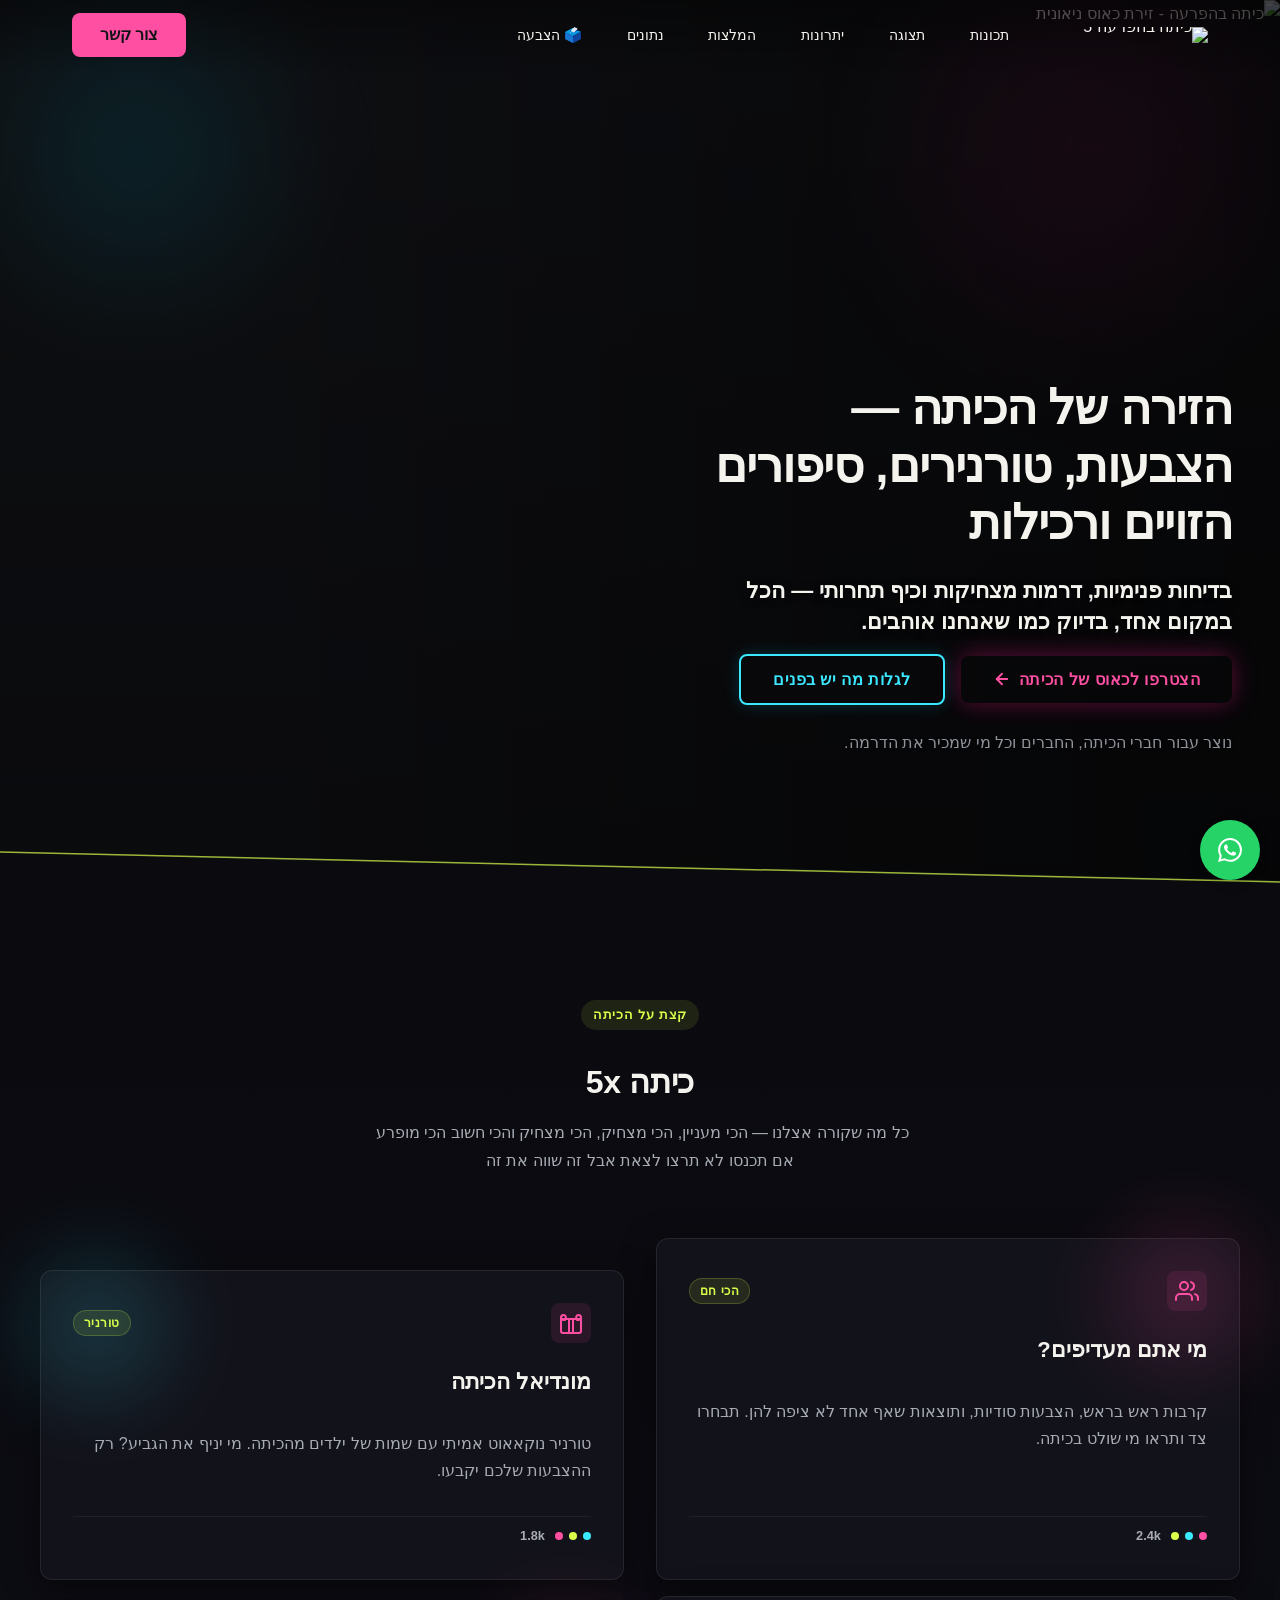
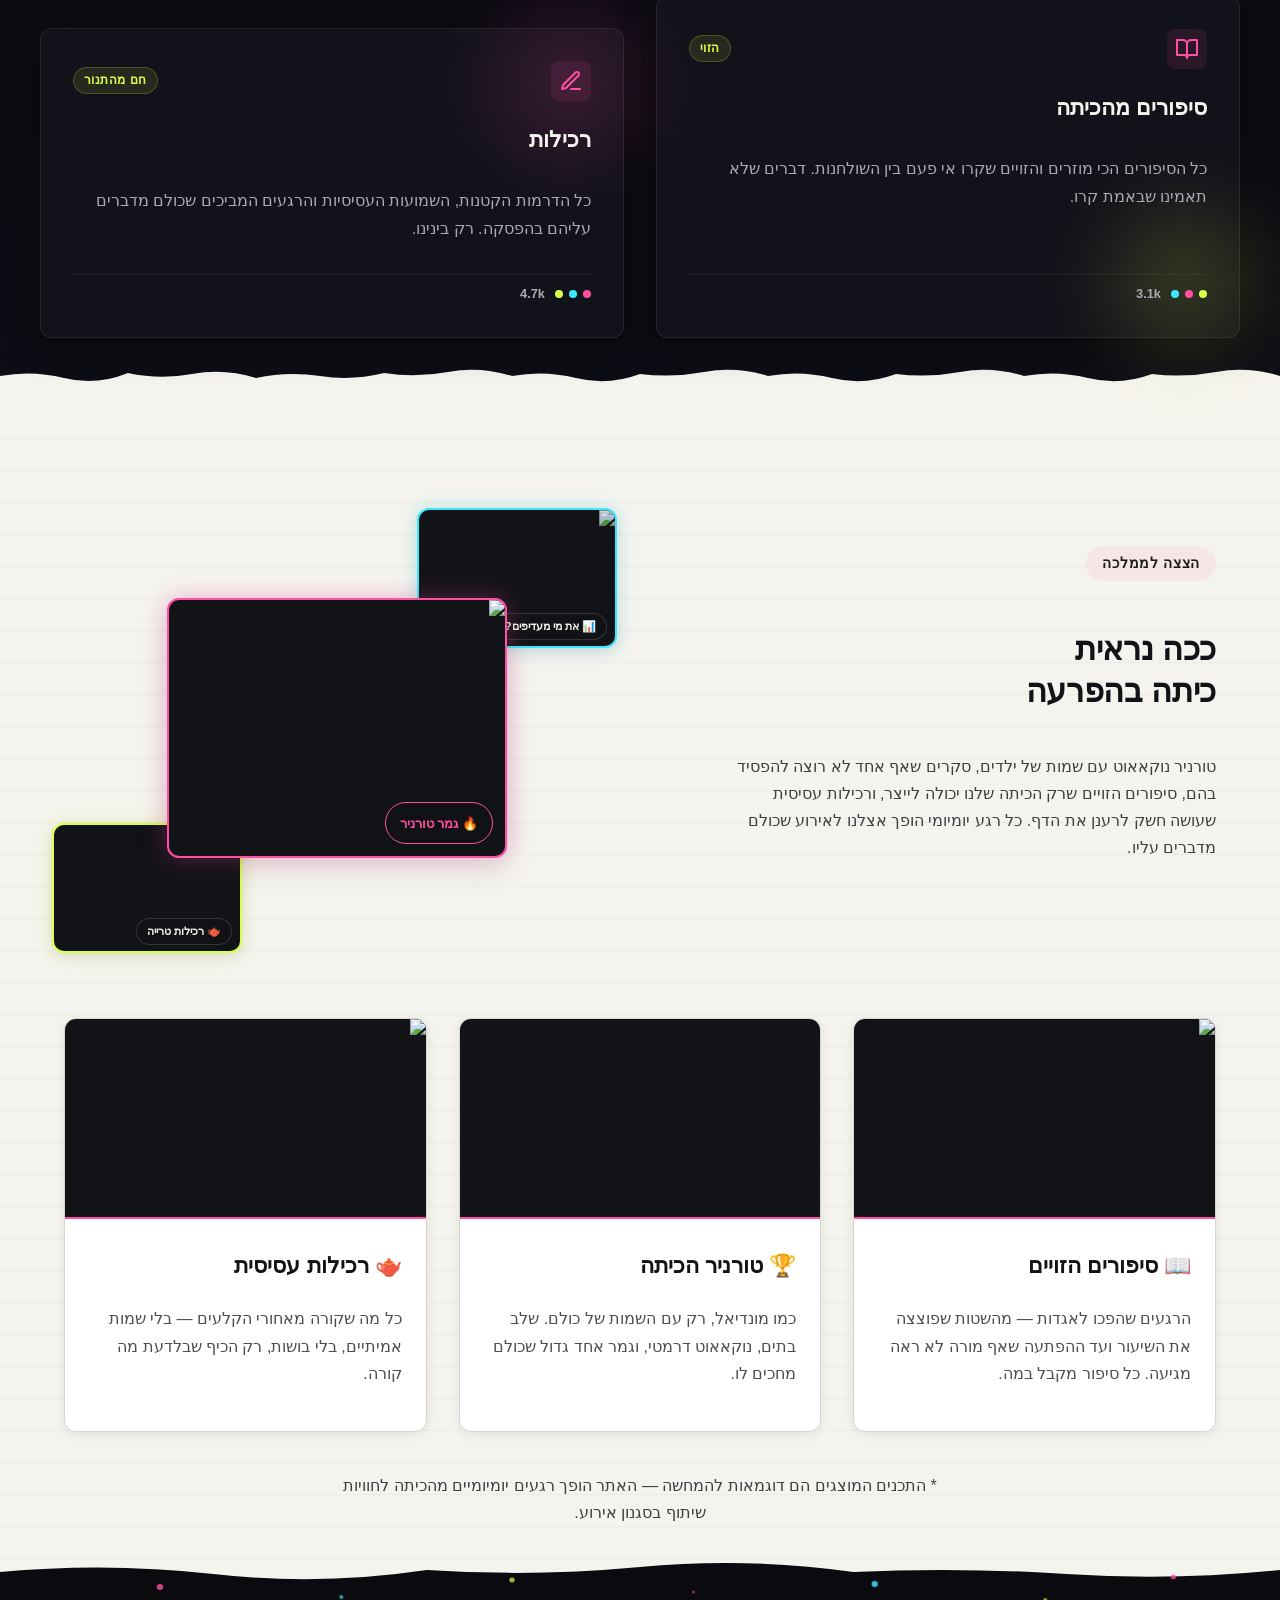
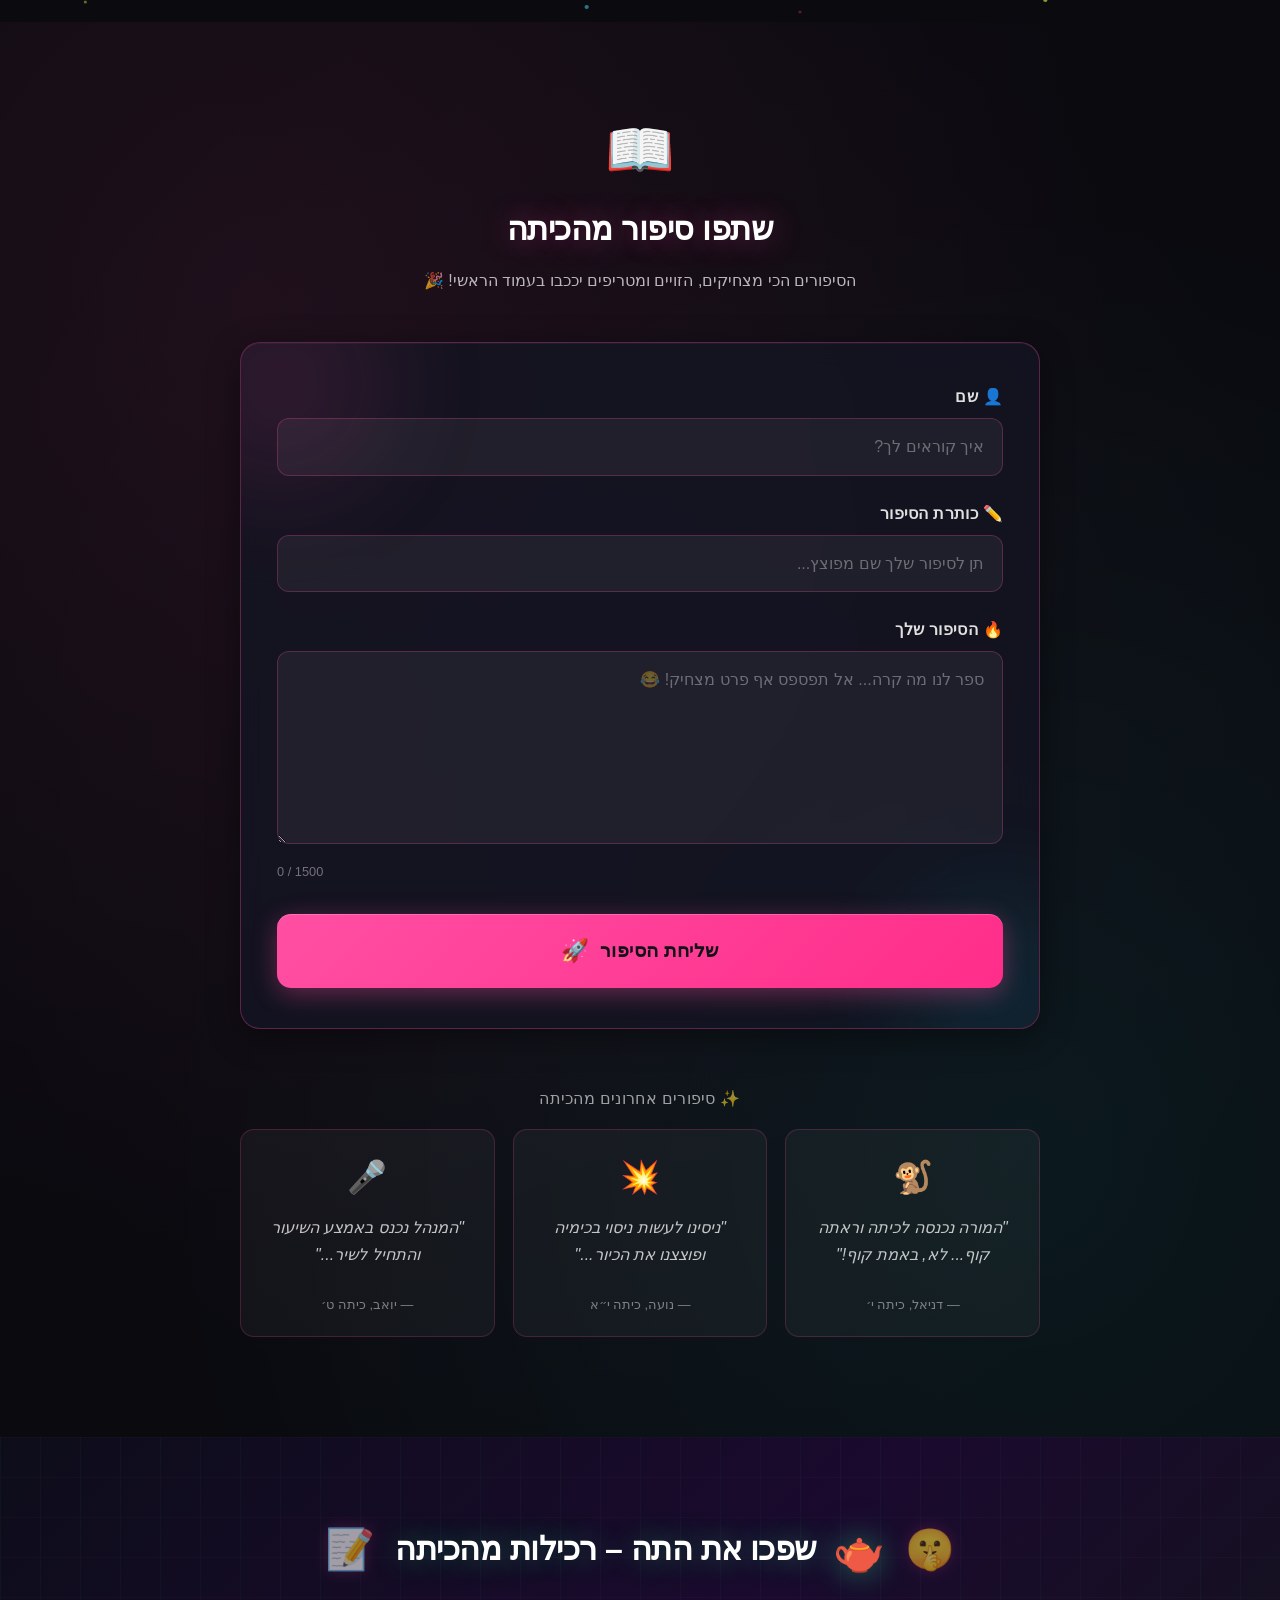
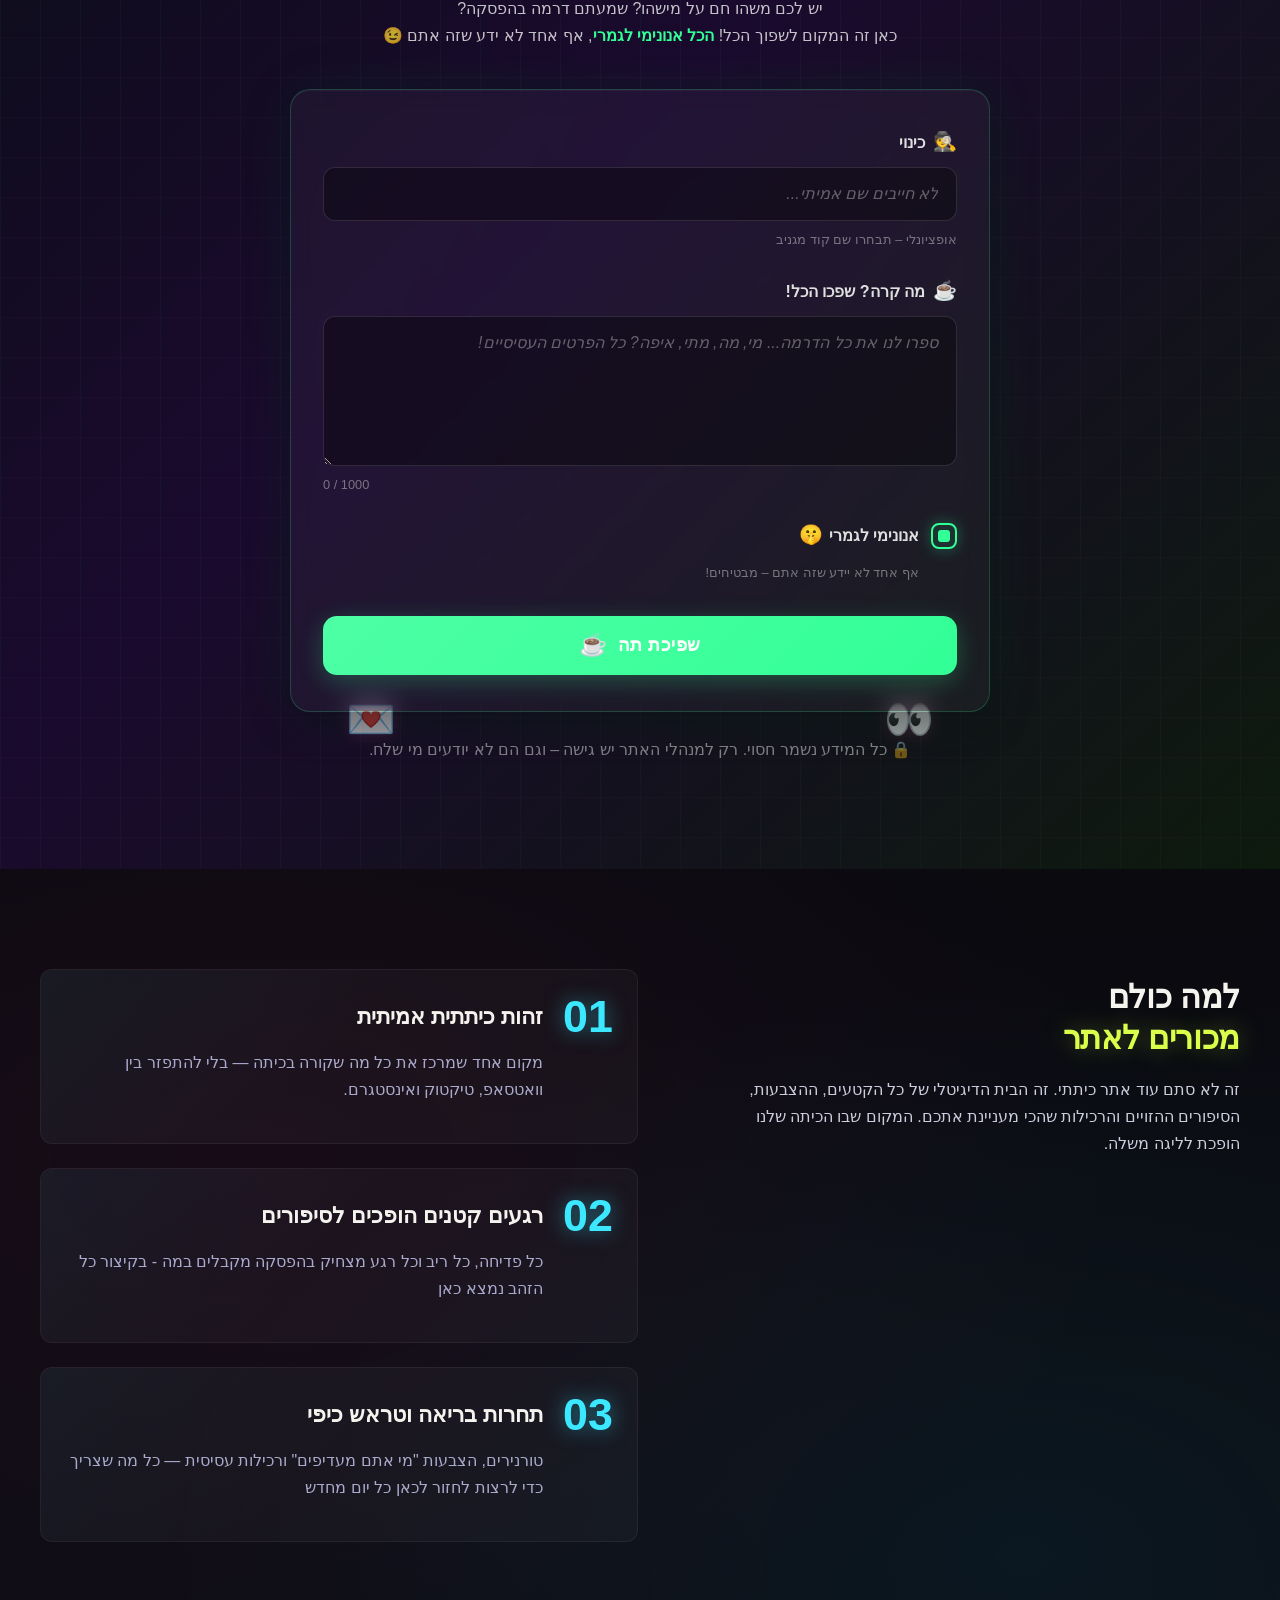
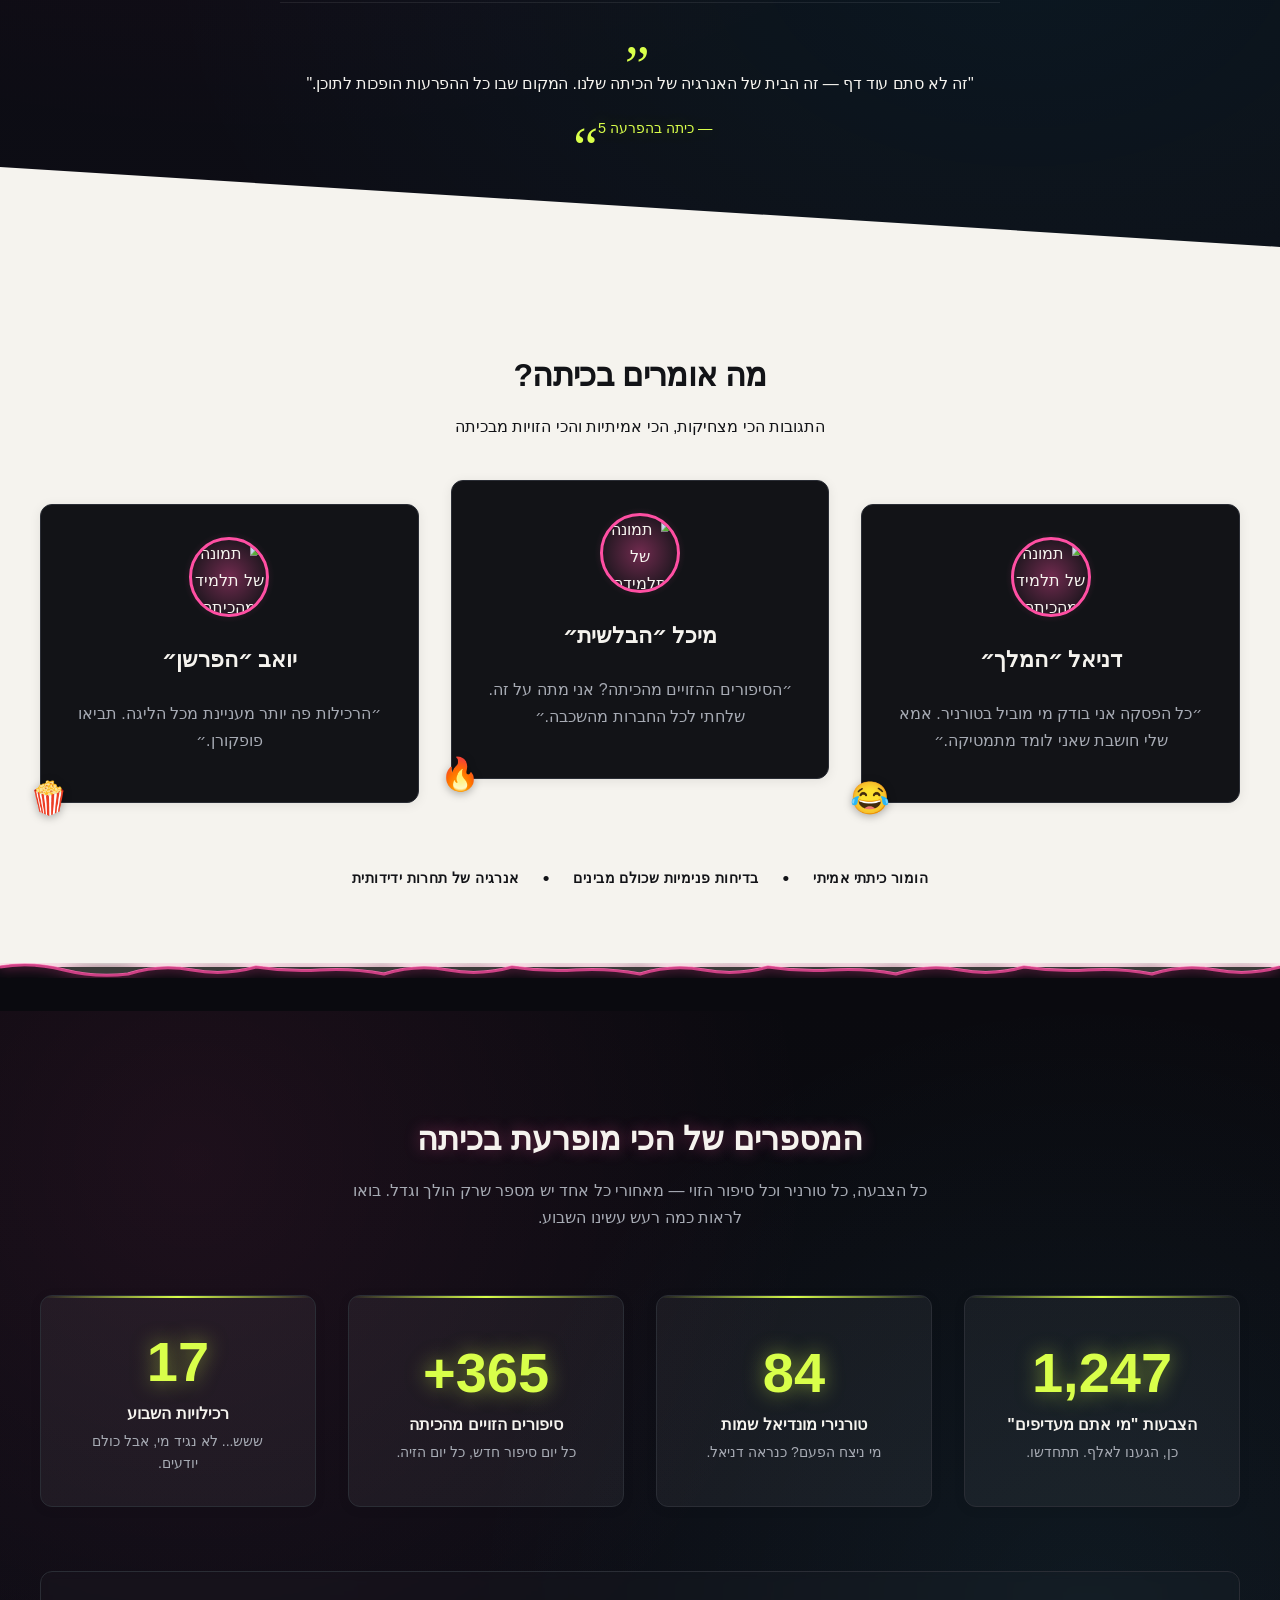
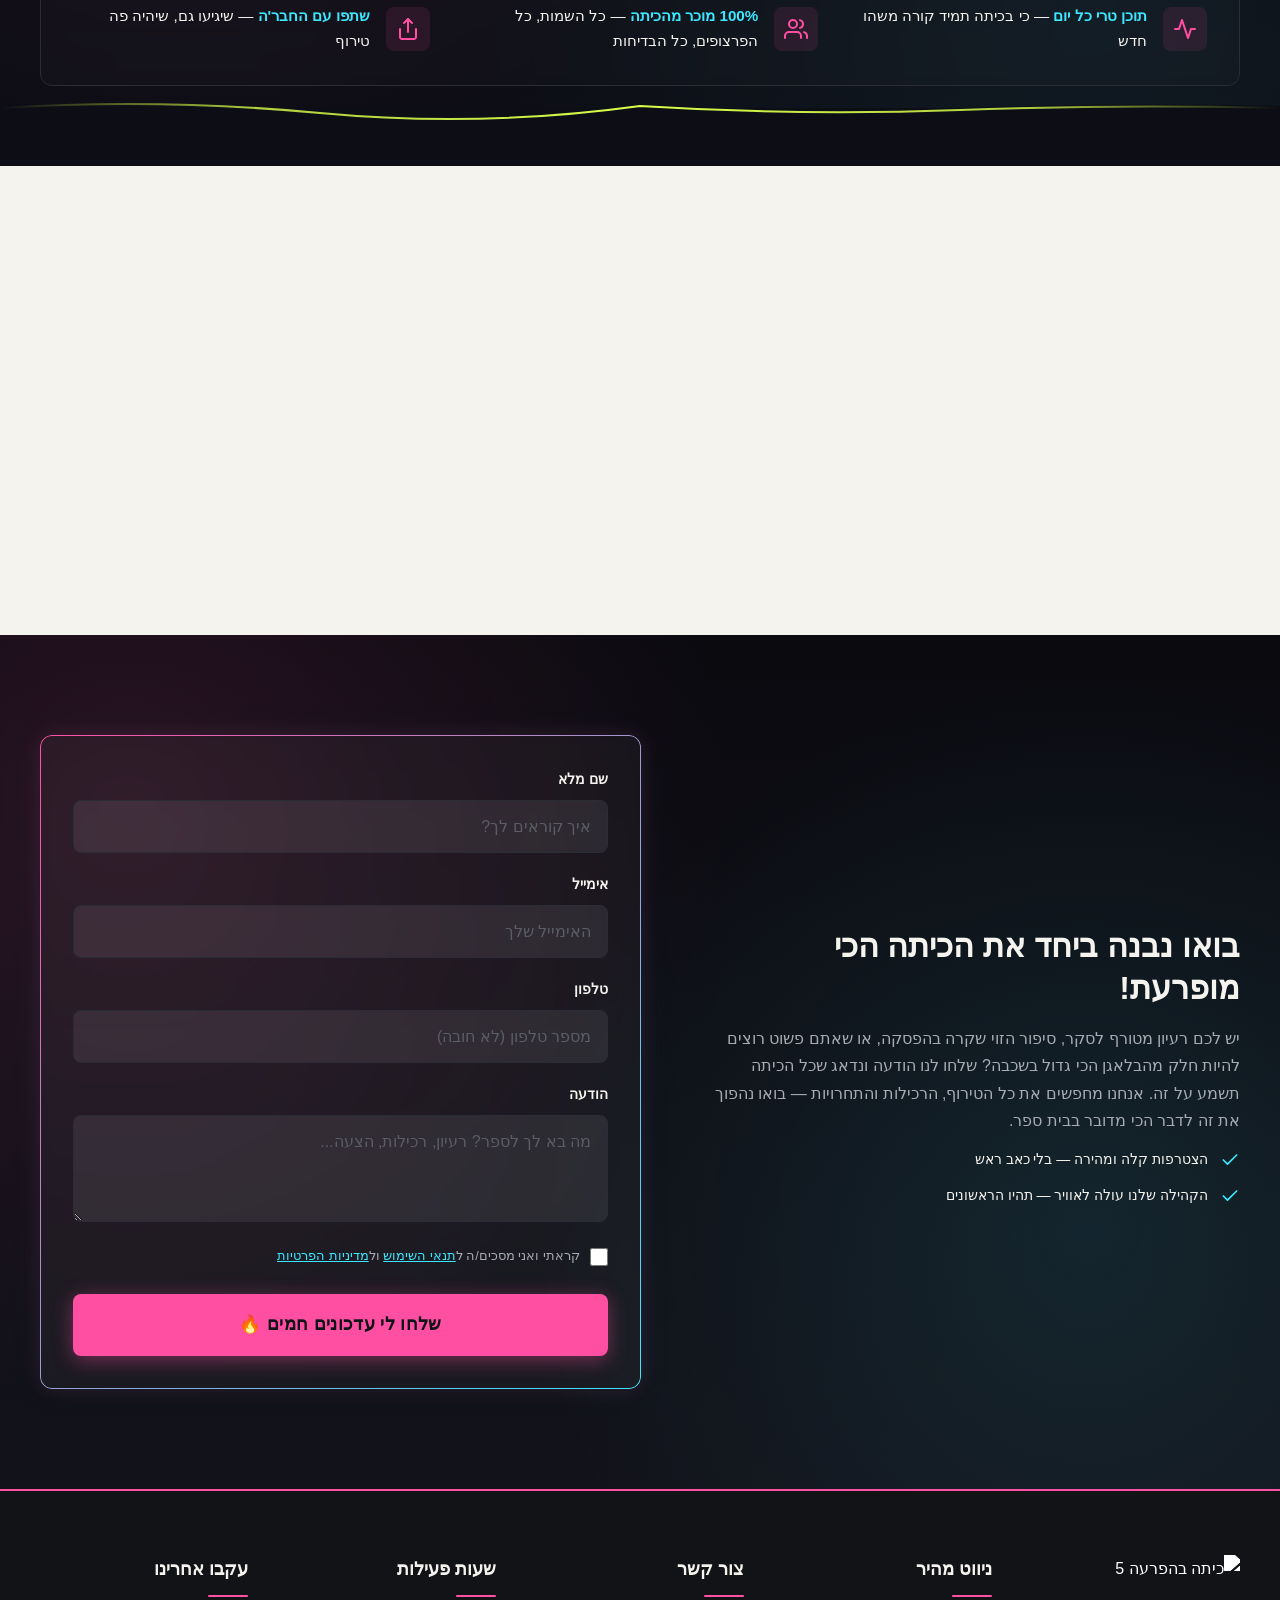
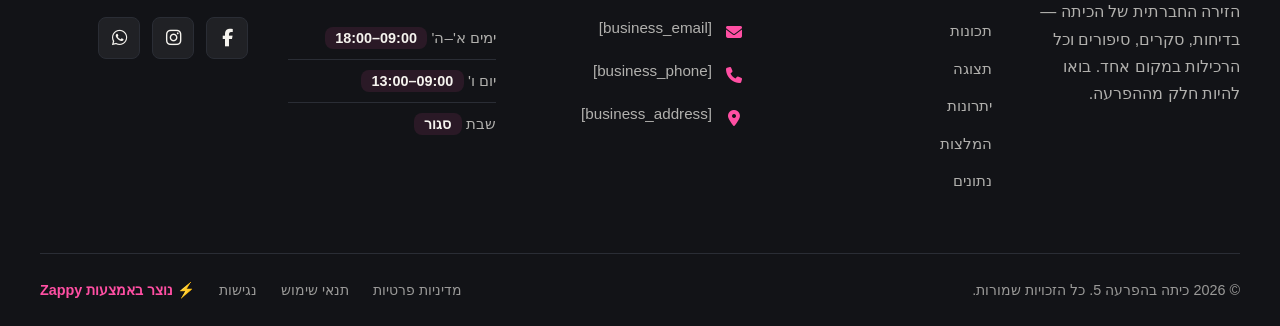
==== commit 9ae4a053: "Background sync: Progressive GitHub Sync" ====
--- a/public/index.html
+++ b/public/index.html
@@ -1,4 +1,4 @@
-<!doctype html><html dir="rtl" lang="he"><head><meta charset="UTF-8"><meta content="width=device-width,initial-scale=1" name="viewport"><meta content="index, follow" name="robots"><title>ברוכים הבאים לכאוס — כיתה בהפרעה 5</title><meta content="המקום שבו הכיתה מתעוררת לחיים! הצביעו בסקרים כמו &#39;את מי אתם מעדיפים?&#39;, השתתפו בטורנירים מטורפים, קראו סיפורים פרועים ורכילות עסיסית מחיי הכיתה. היכנסו עכשיו ובואו לעשות הפרעות!" name="description"><meta content="כיתה, כיתה בהפרעה, הפרעות בע''מ, רכילות, סקרים" name="keywords"><link href="/assets/favicon.ico" rel="icon" type="image/x-icon"><link href="/assets/favicon-16x16.png" rel="icon" type="image/png" sizes="16x16"><link href="/assets/favicon-32x32.png" rel="icon" type="image/png" sizes="32x32"><link href="/assets/favicon-48x48.png" rel="icon" type="image/png" sizes="48x48"><link href="/assets/favicon-192x192.png" rel="icon" type="image/png" sizes="192x192"><link href="/assets/favicon-512x512.png" rel="icon" type="image/png" sizes="512x512"><link href="/assets/apple-touch-icon.png" rel="apple-touch-icon"><script>!function(){"use strict";var t="fda3ffd8-441c-4076-8ae9-43a9175c0a34",e="https://api.zappy5.com/api/analytics/track",a=18e5,n=2592e6,o=!0,i=!0,r=!0;var s=function(){var e="zappy_visitor_"+t,a=null;try{if(a=localStorage.getItem(e)){var o=JSON.parse(a),i=Date.now();if(i-o.created<n)return o.lastSeen=i,localStorage.setItem(e,JSON.stringify(o)),o.id}}catch(t){console.warn("Zappy Analytics: LocalStorage not available")}var r="zv_"+Date.now()+"_"+Math.random().toString(36).substr(2,9);try{localStorage.setItem(e,JSON.stringify({id:r,created:Date.now(),lastSeen:Date.now()}))}catch(t){}return r}(),c=function(){var e="zappy_session_"+t,n=null;try{if(n=sessionStorage.getItem(e)){var o=JSON.parse(n),i=Date.now();if(i-o.timestamp<a)return o.timestamp=i,sessionStorage.setItem(e,JSON.stringify(o)),o.id}}catch(t){console.warn("Zappy Analytics: SessionStorage not available")}var r="zs_"+Date.now()+"_"+Math.random().toString(36).substr(2,9);try{sessionStorage.setItem(e,JSON.stringify({id:r,timestamp:Date.now()}))}catch(t){}return r}();function l(a,n){n=n||{};var o={website_id:t,event_type:a,page_path:window.location.pathname,referrer:document.referrer||"direct",visitor_id:s,session_id:c,metadata:n};if(navigator.sendBeacon){var i=new Blob([JSON.stringify(o)],{type:"application/json"});navigator.sendBeacon(e,i)}else fetch(e,{method:"POST",headers:{"Content-Type":"application/json"},body:JSON.stringify(o),keepalive:!0}).catch(function(t){console.warn("Zappy Analytics: Failed to track event",t)})}o&&l("pageview",{title:document.title,url:window.location.href}),i&&document.addEventListener("click",function(t){var e=t.target;if("BUTTON"===e.tagName||e.closest("button")){var a="BUTTON"===e.tagName?e:e.closest("button");l("click",{element:"button",text:a.textContent.trim().substring(0,100),id:a.id||null,class:a.className||null})}else if("A"===e.tagName||e.closest("a")){var n="A"===e.tagName?e:e.closest("a");l("navigation",{element:"link",text:n.textContent.trim().substring(0,100),href:n.href,external:n.hostname!==window.location.hostname})}},!0),r&&document.addEventListener("submit",function(t){var e=t.target;l("form_submit",{form_id:e.id||null,form_name:e.name||null,form_action:e.action||null,form_method:e.method||"GET"})},!0);var d=Date.now();window.addEventListener("beforeunload",function(){l("page_unload",{time_on_page:Math.floor((Date.now()-d)/1e3),page_path:window.location.pathname})}),window.zappyAnalytics={track:l,getVisitorId:function(){return s},getSessionId:function(){return c}}}()</script><meta content="ברוכים הבאים לכאוס — כיתה בהפרעה 5" property="og:title"><meta content="המקום שבו הכיתה מתעוררת לחיים! הצביעו בסקרים כמו &#39;את מי אתם מעדיפים?&#39;, השתתפו בטורנירים מטורפים, קראו סיפורים פרועים ורכילות עסיסית מחיי הכיתה. היכנסו עכשיו ובואו לעשות הפרעות!" property="og:description"><meta content="summary_large_image" name="twitter:card"><meta content="ברוכים הבאים לכאוס — כיתה בהפרעה 5" name="twitter:title"><meta content="המקום שבו הכיתה מתעוררת לחיים! הצביעו בסקרים כמו &#39;את מי אתם מעדיפים?&#39;, השתתפו בטורנירים מטורפים, קראו סיפורים פרועים ורכילות עסיסית מחיי הכיתה. היכנסו עכשיו ובואו לעשות הפרעות!" name="twitter:description"><meta content="website" property="og:type"><meta content="he_IL" property="og:locale"><link href="https://cdnjs.cloudflare.com/ajax/libs/font-awesome/6.4.0/css/all.min.css" rel="stylesheet"><style>.skip-link{position:absolute;top:0;left:0;transform:translateY(-200%);padding:12px 18px;background:var(--bg-dark,#1a1a1a);color:var(--text-light,#fff);font-weight:600;border-radius:0 0 8px 0;z-index:10000}.skip-link:focus{transform:none;outline:2px solid var(--ring,#fff);outline-offset:2px}:focus-visible{outline:2px solid var(--ring,currentColor);outline-offset:3px}</style><link href="/assets/favicon.ico" rel="icon" type="image/x-icon"><link href="/assets/favicon-16x16.png" rel="icon" type="image/png" sizes="16x16"><link href="/assets/favicon-32x32.png" rel="icon" type="image/png" sizes="32x32"><link href="/assets/favicon-48x48.png" rel="icon" type="image/png" sizes="48x48"><link href="/assets/favicon-192x192.png" rel="icon" type="image/png" sizes="192x192"><link href="/assets/favicon-512x512.png" rel="icon" type="image/png" sizes="512x512"><link href="/assets/apple-touch-icon.png" rel="apple-touch-icon"><link href="https://cdn.jsdelivr.net/npm/vanilla-cookieconsent@3/dist/cookieconsent.css" rel="stylesheet"><script src="https://cdn.jsdelivr.net/npm/vanilla-cookieconsent@3/dist/cookieconsent.umd.js"></script><script src="https://cdn.jsdelivr.net/gh/mickidum/acc_toolbar/acctoolbar/acctoolbar.min.js"></script><link href="/styles.css" rel="stylesheet"><script>window.ZAPPY_WEBSITE_ID="fda3ffd8-441c-4076-8ae9-43a9175c0a34",window.ZAPPY_API_BASE="https://api.zappy5.com"</script><style id="zappy-dropdown-submenu-styles">#navMenu li:has(.sub-menu),.nav-menu li:has(.sub-menu),.navbar li:has(.sub-menu),nav li:has(.sub-menu){position:relative}#navMenu .sub-menu,.nav-menu .sub-menu,.navbar .sub-menu,nav .sub-menu{display:block!important;position:absolute!important;top:100%;left:0;min-width:220px;background:#fff;border-radius:8px;box-shadow:0 8px 25px rgba(0,0,0,.15);padding:8px 0;opacity:0;visibility:hidden;transform:translateY(10px);transition:all .3s ease;z-index:1000;list-style:none;pointer-events:none}#navMenu li:hover>.sub-menu,.nav-menu li:hover>.sub-menu,.navbar li:hover>.sub-menu,nav li:hover>.sub-menu{opacity:1!important;visibility:visible!important;transform:translateY(0)!important;pointer-events:auto!important}.sub-menu li{list-style:none;margin:0;padding:0}.sub-menu a{display:block!important;padding:10px 16px!important;color:var(--text-dark,#333)!important;font-weight:500;text-decoration:none;white-space:nowrap;transition:background-color .2s}.sub-menu .zappy-nav-child>a{padding-left:28px!important;font-size:.9em!important;opacity:.85!important}[dir=rtl] .sub-menu .zappy-nav-child>a,html[lang=ar] .sub-menu .zappy-nav-child>a,html[lang=he] .sub-menu .zappy-nav-child>a{padding-left:10px!important;padding-right:28px!important}.sub-menu .zappy-nav-parent>a{font-weight:600!important}.sub-menu a:hover{background-color:#f5f5f5}[dir=rtl] .nav-menu .sub-menu,[dir=rtl] .navbar .sub-menu,[dir=rtl] nav .sub-menu,html[lang=ar] .nav-menu .sub-menu,html[lang=ar] .navbar .sub-menu,html[lang=ar] nav .sub-menu,html[lang=he] .nav-menu .sub-menu,html[lang=he] .navbar .sub-menu,html[lang=he] nav .sub-menu{left:auto!important;right:0!important}.sub-menu:empty,.sub-menu:not(:has(li)):not(:has(> a)),.sub-menu:not(:has(li:not(.zappy-hidden-menu-item))):not(:has(> a)){display:none!important;opacity:0!important;visibility:hidden!important;pointer-events:none!important}li:has(.menu-group-title):hover>.sub-menu{opacity:1!important;visibility:visible!important;transform:translateY(0)!important;pointer-events:auto!important}#navMenu>li>.menu-group-title,.nav-menu>li>.menu-group-title{display:inline-block;padding:.5rem 1rem;cursor:default;user-select:none}@media (max-width:768px){#navMenu .sub-menu,.nav-menu .sub-menu,.navbar .sub-menu,nav .sub-menu{position:static!important;transform:none!important;box-shadow:none!important;background:0 0!important;max-height:0;overflow:hidden;opacity:0;visibility:hidden;transition:max-height .3s ease,opacity .3s ease;padding:0!important;border-radius:0!important}#navMenu .sub-menu.mobile-expanded,.nav-menu .sub-menu.mobile-expanded,.navbar .sub-menu.mobile-expanded{max-height:none!important;overflow-y:visible!important;opacity:1!important;visibility:visible!important;padding:8px 0 8px 16px!important}[dir=rtl] .sub-menu.mobile-expanded,html[lang=he] .sub-menu.mobile-expanded{padding:8px 16px 8px 0!important}#navMenu li:hover>.sub-menu,.nav-menu li:hover>.sub-menu,.navbar li:hover>.sub-menu,nav li:hover>.sub-menu{opacity:0;visibility:hidden;pointer-events:none}#navMenu li>.sub-menu.mobile-expanded,.nav-menu li>.sub-menu.mobile-expanded,.navbar li>.sub-menu.mobile-expanded,nav li>.sub-menu.mobile-expanded{opacity:1!important;visibility:visible!important;pointer-events:auto!important}#navMenu li:has(.sub-menu),.nav-menu li:has(.sub-menu),.navbar li:has(.sub-menu),nav li:has(.sub-menu){display:flex!important;flex-wrap:wrap!important;align-items:center!important;position:relative!important;min-height:44px!important}#navMenu li:has(.sub-menu)>a,.nav-menu li:has(.sub-menu)>a,.navbar li:has(.sub-menu)>a,nav li:has(.sub-menu)>a{flex:1!important;min-width:0!important}#navMenu li:has(.sub-menu)>.menu-group-title,.nav-menu li:has(.sub-menu)>.menu-group-title,.navbar li:has(.sub-menu)>.menu-group-title,nav li:has(.sub-menu)>.menu-group-title{flex:1!important;min-width:0!important;padding:0!important;line-height:inherit!important}#navMenu li:has(.sub-menu)>.sub-menu,.nav-menu li:has(.sub-menu)>.sub-menu,.navbar li:has(.sub-menu)>.sub-menu,nav li:has(.sub-menu)>.sub-menu{flex-basis:100%!important;width:100%!important}#navMenu li:has(.sub-menu)>a [class*=arrow],#navMenu li:has(.sub-menu)>a [class*=chevron],.nav-menu li:has(.sub-menu)>a .fa-angle-down,.nav-menu li:has(.sub-menu)>a .fa-chevron-down,.nav-menu li:has(.sub-menu)>a [class*=arrow],.nav-menu li:has(.sub-menu)>a [class*=chevron],nav li:has(.sub-menu)>a [class*=arrow],nav li:has(.sub-menu)>a [class*=chevron]{display:none!important;visibility:hidden!important}.mobile-submenu-toggle{display:flex!important;align-items:center!important;justify-content:center!important;width:44px!important;height:auto!important;background:0 0!important;border:none!important;cursor:pointer!important;color:var(--text-light)!important;position:static!important;flex-shrink:0!important;align-self:stretch!important;z-index:2!important;padding:0!important;margin:0!important}.mobile-submenu-toggle::after{content:''!important;width:0!important;height:0!important;border-left:6px solid transparent!important;border-right:6px solid transparent!important;border-top:7px solid currentColor!important;transition:transform .3s ease!important}.mobile-submenu-toggle.expanded::after{transform:rotate(180deg)!important}.sub-menu a{padding:10px 0!important;display:block!important;color:var(--text-light)!important;white-space:normal!important}.sub-menu .zappy-nav-child>a{padding-left:28px!important;font-size:.9em!important;opacity:.85!important}[dir=rtl] .sub-menu .zappy-nav-child>a,html[lang=ar] .sub-menu .zappy-nav-child>a,html[lang=he] .sub-menu .zappy-nav-child>a{padding-left:0!important;padding-right:28px!important}.sub-menu .zappy-nav-parent>a{font-weight:600!important}#navMenu.active,.nav-menu.active{max-width:100vw!important;overflow-x:hidden!important;box-sizing:border-box!important}.navbar .sub-menu li a,.zappy-products-dropdown .sub-menu a,nav.navbar .sub-menu li a{color:var(--text-light)!important}}@media (min-width:769px){.mobile-submenu-toggle{display:none!important}}</style><style id="zappy-widget-visibility">html[dir=rtl] .whatsapp-float{right:20px!important;left:auto!important}html:not([dir]) .whatsapp-float,html[dir=ltr] .whatsapp-float{left:20px!important;right:auto!important}html[dir=rtl] #mic-access-tool-general-button,html[dir=rtl] #mic-init-access-tool #mic-access-tool-general-button,html[dir=rtl] #mic-init-access-tool .mic-access-tool-general-button,html[dir=rtl] ._access-icon,html[dir=rtl] .mic-access-tool-general-button{left:20px!important;right:auto!important}html:not([dir]) #mic-access-tool-general-button,html:not([dir]) #mic-init-access-tool #mic-access-tool-general-button,html:not([dir]) #mic-init-access-tool .mic-access-tool-general-button,html:not([dir]) ._access-icon,html:not([dir]) .mic-access-tool-general-button,html[dir=ltr] #mic-access-tool-general-button,html[dir=ltr] #mic-init-access-tool #mic-access-tool-general-button,html[dir=ltr] #mic-init-access-tool .mic-access-tool-general-button,html[dir=ltr] ._access-icon,html[dir=ltr] .mic-access-tool-general-button{right:20px!important;left:auto!important}@media (max-width:768px){.whatsapp-float{display:flex!important}}@media (min-width:769px){.whatsapp-float{display:flex!important}}@media (max-width:768px){#mic-access-tool-general-button,#mic-init-access-tool #mic-access-tool-general-button,#mic-init-access-tool .mic-access-tool-general-button,._access-icon,.mic-access-tool-general-button{display:flex!important;visibility:visible!important;opacity:1!important;pointer-events:auto!important}#mic-access-tool-box.opened-mic-access-tool,#mic-init-access-tool #mic-access-tool-box.opened-mic-access-tool,.mic-access-tool-box.opened-mic-access-tool{visibility:visible!important;opacity:1!important;pointer-events:auto!important}}@media (min-width:769px){#mic-access-tool-general-button,#mic-init-access-tool #mic-access-tool-general-button,#mic-init-access-tool .mic-access-tool-general-button,._access-icon,.mic-access-tool-general-button{display:flex!important;visibility:visible!important;opacity:1!important;pointer-events:auto!important}#mic-access-tool-box.opened-mic-access-tool,#mic-init-access-tool #mic-access-tool-box.opened-mic-access-tool,.mic-access-tool-box.opened-mic-access-tool{visibility:visible!important;opacity:1!important;pointer-events:auto!important}}</style></head><body><a href="#main" class="skip-link">דלג לתוכן הראשי</a><nav class="navbar" dir="rtl"><button class="mobile-toggle" id="mobileToggle" aria-label="Menu"><svg viewBox="0 0 24 24" fill="none" height="24" width="24" class="hamburger-icon"><path d="M3 12h18M3 6h18M3 18h18" stroke="currentColor" stroke-width="2" stroke-linecap="round"></path></svg> <svg viewBox="0 0 24 24" fill="none" height="24" width="24" class="close-icon" style="display:none"><path d="M18 6L6 18M6 6l12 12" stroke="currentColor" stroke-width="2" stroke-linecap="round"></path></svg></button> <button class="phone-header-btn" aria-label="Call" data-phone="[business_phone]"><svg viewBox="0 0 24 24" fill="currentColor" height="20" width="20"><path d="M22 16.92v3a2 2 0 0 1-2.18 2 19.79 19.79 0 0 1-8.63-3.07 19.5 19.5 0 0 1-6-6 19.79 19.79 0 0 1-3.07-8.67A2 2 0 0 1 4.11 2h3a2 2 0 0 1 2 1.72 12.84 12.84 0 0 0 .7 2.81 2 2 0 0 1-.45 2.11L8.09 9.91a16 16 0 0 0 6 6l1.27-1.27a2 2 0 0 1 2.11-.45 12.84 12.84 0 0 0 2.81.7A2 2 0 0 1 22 16.92z"></path></svg></button><div class="nav-container"><div class="nav-right-group"><div class="nav-brand"><a href="/" class="logo-link"><img alt="כיתה בהפרעה 5" class="logo" src="/assets/site-----image-1.webp"></a></div><ul class="nav-menu" id="navMenu"><li><a href="#features">תכונות</a></li><li><a href="#showcase">תצוגה</a></li><li><a href="#benefits">יתרונות</a></li><li><a href="#testimonials">המלצות</a></li><li><a href="#stats">נתונים</a></li><li><a href="#class-poll">🗳️ הצבעה</a></li><li class="mobile-contact-link nav-cta-mobile-item"><a href="#cta" class="nav-cta-btn">צור קשר</a></li></ul></div><div class="nav-cta-container"><a href="#cta" class="nav-cta-btn">צור קשר</a></div></div></nav><script>window.addEventListener("load",function(){const e=document.querySelector(".navbar, nav, header");if(!e)return void console.log("[Navbar] Navbar element not found");let t=document.getElementById("mobileToggle")||document.querySelector(".mobile-toggle")||document.querySelector(".hamburger")||document.querySelector(".hamburger-menu")||document.querySelector(".menu-toggle")||document.querySelector(".burger-menu")||document.querySelector('[aria-label="Menu"]')||document.querySelector('[aria-label="תפריט"]');const o=document.querySelector(".phone-header-btn"),n=window.getComputedStyle(e);let r=n.backgroundColor;if(console.log("[Navbar] Initial navbar background:",r),"transparent"===r||"rgba(0, 0, 0, 0)"===r||r.startsWith("rgba")&&r.includes(", 0)")){const e=n.backgroundImage;if(e&&"none"!==e)console.log("[Navbar] Navbar has background image/gradient, using dark text"),r="rgb(240, 240, 240)";else{const e=window.getComputedStyle(document.body).backgroundColor;console.log("[Navbar] Navbar transparent, using body background:",e),r=e}}const a=r.match(/\d+/g);if(a&&a.length>=3){const e=(.299*parseInt(a[0])+.587*parseInt(a[1])+.114*parseInt(a[2]))/255;console.log("[Navbar] Mobile button colors preserved from Claude CSS (luminance:",e.toFixed(2)+")");const n=document.createElement("style");n.id="zappy-mobile-nav-fix";document.documentElement.lang;document.documentElement.dir,n.textContent='\n        /* Hide mobile buttons on desktop, show only on mobile */\n        @media (min-width: 769px) {\n          .mobile-toggle,\n          .phone-header-btn {\n            display: none !important;\n          }\n        }\n        \n        /* Show and position mobile buttons correctly on mobile */\n        @media (max-width: 768px) {\n          .navbar,\n          nav.navbar {\n            min-height: 70px !important;\n          }\n\n          .mobile-toggle,\n          .phone-header-btn {\n            position: absolute !important;\n            top: 0 !important;\n            bottom: 0 !important;\n            margin-top: auto !important;\n            margin-bottom: auto !important;\n            transform: none !important;\n            z-index: 1001 !important;\n            display: flex !important;\n            align-items: center !important;\n            justify-content: center !important;\n            width: 36px !important;\n            height: 36px !important;\n            border-radius: 50% !important;\n            border: none !important;\n            cursor: pointer !important;\n            padding: 6px !important;\n            background: none !important;\n            color: var(--nav-text, var(--text-light)) !important;\n            touch-action: manipulation !important;\n            -webkit-tap-highlight-color: transparent !important;\n          }\n\n          html[data-zappy-site-type="ecommerce"] .phone-header-btn,\n          body[data-zappy-site-type="ecommerce"] .phone-header-btn,\n          html[data-zappy-site-type="ecommerce"] header .phone-header-btn,\n          html[data-zappy-site-type="ecommerce"] nav .phone-header-btn {\n            display: none !important;\n            visibility: hidden !important;\n            width: 0 !important;\n            height: 0 !important;\n            min-width: 0 !important;\n            overflow: hidden !important;\n          }\n          \n          /* LTR positioning (default): hamburger LEFT, phone RIGHT */\n          html:not([dir="rtl"]):not([lang="he"]):not([lang="ar"]) .mobile-toggle,\n          html[dir="ltr"] .mobile-toggle {\n            left: 12px !important;\n            right: auto !important;\n          }\n          html:not([dir="rtl"]):not([lang="he"]):not([lang="ar"]) .phone-header-btn,\n          html[dir="ltr"] .phone-header-btn {\n            right: 12px !important;\n            left: auto !important;\n          }\n          \n          /* RTL positioning: hamburger RIGHT, phone LEFT */\n          html[dir="rtl"] .mobile-toggle,\n          html[lang="he"] .mobile-toggle,\n          html[lang="ar"] .mobile-toggle {\n            right: 12px !important;\n            left: auto !important;\n          }\n          html[dir="rtl"] .phone-header-btn,\n          html[lang="he"] .phone-header-btn,\n          html[lang="ar"] .phone-header-btn {\n            left: 12px !important;\n            right: auto !important;\n          }\n          \n          /* CRITICAL: Ensure nav-container has min-height on mobile */\n          /* All children are positioned absolutely/fixed on mobile, so height:auto collapses to 0 */\n          .nav-container {\n            min-height: 70px !important;\n            position: relative !important;\n          }\n          \n          /* Ensure SVG icons are properly sized and inherit color */\n          .mobile-toggle svg,\n          .phone-header-btn svg {\n            width: 24px !important;\n            height: 24px !important;\n            /* Don\'t force display - let JavaScript control hamburger/close toggle */\n          }\n          \n          /* Reset nav-cta-container on mobile - remove desktop box-shadow/padding */\n          /* that creates a visible ghost box when CTA button is hidden */\n          .nav-cta-container {\n            box-shadow: none !important;\n            padding: 0 !important;\n          }\n          \n          /* Hide nav-cta-container entirely on mobile when there\'s no lang-switcher */\n          /* (only the CTA button is inside, and it\'s hidden on mobile) */\n          .nav-cta-container:not(:has(.lang-switcher)) {\n            display: none !important;\n          }\n          \n          /* CRITICAL: Prevent hero image fade gradient from bleeding over headline text */\n          /* The .image-fade-gradient has bottom: -30px (extends below parent) */\n          /* On mobile stacked layout, this overlaps the h1 text below the image */\n          .hero-image-column {\n            overflow: hidden !important;\n          }\n          .image-fade-gradient {\n            bottom: 0 !important;\n          }\n          \n          /* Hide desktop language switcher on mobile - hamburger menu handles it */\n          /* High specificity to override stored CSS */\n          .lang-switcher,\n          .nav-cta-container .lang-switcher,\n          .nav-container .lang-switcher,\n          .navbar .lang-switcher,\n          .navbar .nav-cta-container .lang-switcher {\n            display: none !important;\n          }\n        }\n      ';const r=document.getElementById("zappy-mobile-nav-fix");r&&r.remove(),document.head.appendChild(n),console.log("[Navbar] Critical CSS injected for mobile nav positioning");const i=window.innerWidth<=768;if(t){const e=t.querySelector(".hamburger-icon"),o=t.querySelector(".close-icon");e&&(e.style.setProperty("width","24px","important"),e.style.setProperty("height","24px","important"),e.style.setProperty("display","block","important")),o&&(o.style.setProperty("width","24px","important"),o.style.setProperty("height","24px","important"),o.style.setProperty("display","none","important")),i?(t.style.setProperty("position","absolute","important"),t.style.setProperty("top","0","important"),t.style.setProperty("bottom","0","important"),t.style.setProperty("margin-top","auto","important"),t.style.setProperty("margin-bottom","auto","important"),t.style.setProperty("transform","none","important"),t.style.setProperty("z-index","1001","important"),t.style.removeProperty("left"),t.style.removeProperty("right"),console.log("[Navbar] Mobile toggle positioning applied (mobile viewport)")):(t.style.removeProperty("position"),t.style.removeProperty("top"),t.style.removeProperty("transform"),t.style.removeProperty("z-index"),t.style.removeProperty("left"),t.style.removeProperty("right"),console.log("[Navbar] Desktop viewport - cleared mobile toggle inline positioning"))}if(o){const e=o.querySelector("svg");e&&(e.style.width="24px",e.style.height="24px",e.setAttribute("width","24"),e.setAttribute("height","24")),i?(o.style.setProperty("position","absolute","important"),o.style.setProperty("top","0","important"),o.style.setProperty("bottom","0","important"),o.style.setProperty("margin-top","auto","important"),o.style.setProperty("margin-bottom","auto","important"),o.style.setProperty("transform","none","important"),o.style.setProperty("z-index","1001","important"),o.style.removeProperty("left"),o.style.removeProperty("right"),console.log("[Navbar] Phone button positioning applied (mobile viewport)")):(o.style.removeProperty("position"),o.style.removeProperty("top"),o.style.removeProperty("transform"),o.style.removeProperty("z-index"),o.style.removeProperty("left"),o.style.removeProperty("right"),console.log("[Navbar] Desktop viewport - cleared phone button inline positioning"))}}else console.log("[Navbar] Could not parse background color:",r);t=document.getElementById("mobileToggle")||document.querySelector(".mobile-toggle")||document.querySelector(".hamburger")||document.querySelector(".hamburger-menu")||document.querySelector(".menu-toggle")||document.querySelector(".burger-menu")||document.querySelector('[aria-label="Menu"]')||document.querySelector('[aria-label="תפריט"]');const i=document.getElementById("navMenu")||document.querySelector(".nav-menu")||document.querySelector(".nav-links")||document.querySelector("nav ul:not(.submenu)");if(!t||!i)return void console.log("[Navbar] Mobile toggle or menu not found:",{toggle:!!t,menu:!!i});i.id||(i.id="navMenu"),console.log("[Navbar] Initializing mobile menu...");const l=t.cloneNode(!0);t.parentNode.replaceChild(l,t);var s=0;function p(e){var t=Date.now();t-s<300||(s=t,function(e){e.preventDefault(),e.stopPropagation();const t=l.querySelector(".hamburger-icon"),o=l.querySelector(".close-icon");i.classList.contains("active")?(i.classList.remove("active"),t&&t.style.setProperty("display","block","important"),o&&o.style.setProperty("display","none","important"),document.body.style.overflow="",document.body.classList.remove("menu-open"),console.log("[Navbar] Menu closed")):(i.classList.add("active"),t&&t.style.setProperty("display","none","important"),o&&o.style.setProperty("display","block","important"),document.body.style.overflow="hidden",document.body.classList.add("menu-open"),console.log("[Navbar] Menu opened"))}(e))}l.addEventListener("click",p),l.addEventListener("touchend",p),document.addEventListener("keydown",function(e){if(("Escape"===e.key||"Esc"===e.key)&&i.classList.contains("active")){const e=l.querySelector(".hamburger-icon"),t=l.querySelector(".close-icon");i.classList.remove("active"),e&&e.style.setProperty("display","block","important"),t&&t.style.setProperty("display","none","important"),document.body.style.overflow="",document.body.classList.remove("menu-open"),console.log("[Navbar] Menu closed (Escape)")}}),i.querySelectorAll("a").forEach(function(e){e.addEventListener("click",function(){if("#"===this.getAttribute("href"))return;const e=l.querySelector(".hamburger-icon"),t=l.querySelector(".close-icon");i.classList.remove("active"),e&&e.style.setProperty("display","block","important"),t&&t.style.setProperty("display","none","important"),document.body.style.overflow="",document.body.classList.remove("menu-open"),console.log("[Navbar] Menu closed (link clicked)")})});var m=i.querySelectorAll(".dropdown-toggle");m.forEach(function(e){e.addEventListener("click",function(e){e.preventDefault(),e.stopPropagation();var t=this.closest(".nav-dropdown");t&&(t.parentNode.querySelectorAll(".nav-dropdown.open").forEach(function(e){e!==t&&e.classList.remove("open")}),t.classList.toggle("open"),console.log("[Navbar] Dropdown toggled:",t.classList.contains("open")?"open":"closed"))})}),document.addEventListener("click",function(e){e.target.closest(".nav-dropdown")||document.querySelectorAll(".nav-dropdown.open").forEach(function(e){e.classList.remove("open")})}),console.log("[Navbar] Dropdown handlers initialized for "+m.length+" dropdowns"),o&&o.addEventListener("click",function(){const e=document.querySelectorAll('a[href^="tel:"]'),t=e.length>0?e[0].getAttribute("href").replace("tel:",""):"[business_phone]";window.location.href="tel:"+t,console.log("[Navbar] Phone button clicked")}),console.log("[Navbar] Mobile menu initialized successfully")})</script><main id="main"><section class="index-hero-section" id="hero" data-band-index="0" data-layout-spec="בית-hero" data-hero-type="fullscreen-scrim"><img alt="כיתה בהפרעה - זירת כאוס ניאונית" class="hero-bg-image" src="/assets/site-index-hero-image-1.webp" data-context="A dramatic classroom-at-night atmosphere reimagined as a social arena: desks, projector glow, neon chalk scribbles on a chalkboard, and blurred stage lights. The room is dark with electric pink and cyan rim lighting, subtle chalk dust texture, and restrained emoji reaction sparks floating in the air. Cinematic wide shot." data-element-id="img-1782773043425-utfkf7mw9" data-element-type="image" data-placeholder="index-hero-image-1" height="600" width="1200" loading="eager" data-hero-background="true" data-hero-bg="true" data-preserve-bg="0" fetchpriority="high" style="pointer-events:auto !important"><div class="hero-scrim" aria-hidden="true"></div><div class="hero-decorations" aria-hidden="true"><div class="deco-neon-grid"></div><div class="deco-pink-blob"></div><div class="deco-cyan-blob"></div></div><div class="hero-overlay-group"><h1 class="hero-headline">הזירה של הכיתה — הצבעות, טורנירים, סיפורים הזויים ורכילות</h1><h3 class="hero-subtitle">בדיחות פנימיות, דרמות מצחיקות וכיף תחרותי — הכל במקום אחד, בדיוק כמו שאנחנו אוהבים.</h3><div class="hero-ctas"><a href="#cta" class="btn btn-outline btn-secondary btn-neon" data-element-id="btn-1782773043415-8nfxvm1yl" data-element-type="button" data-native-element="true" style="outline:none;color:var(--primary-color, var(--primary, #8B0000)) !important;border-color:var(--primary-color, var(--primary, #8B0000)) !important;background-color:transparent !important;background-image:none !important"><span>הצטרפו לכאוס של הכיתה</span> <svg viewBox="0 0 24 24" fill="none" data-element-type="icon" data-icon-type="svg" height="20" stroke="currentColor" stroke-linecap="round" stroke-linejoin="round" stroke-width="2.5" width="20"><path d="M5 12h14"></path><path d="M12 5l7 7-7 7"></path></svg> </a><a href="#cta" class="btn btn-outline btn-secondary btn-outline-cyan" data-element-id="btn-1782773043415-l1smyfv8e" data-element-type="button" data-native-element="true" style="outline:none;color:rgb(59, 232, 255) !important;border-color:rgb(59, 232, 255) !important;background-color:transparent !important;background-image:none !important"><span>לגלות מה יש בפנים</span></a></div><p class="hero-trust-line">נוצר עבור חברי הכיתה, החברים וכל מי שמכיר את הדרמה.</p></div><div class="index-hero-divider-wrapper" aria-hidden="true"><svg viewBox="0 0 1200 80" xmlns="http://www.w3.org/2000/svg" preserveAspectRatio="none" aria-hidden="true" data-no-icon-edit="true"><defs><linearGradient id="hero-divider-grad" x1="0%" x2="0%" y1="0%" y2="100%"><stop offset="0%" stop-color="var(--accent)" stop-opacity="0"></stop><stop offset="85%" stop-color="var(--accent)" stop-opacity="0.12"></stop><stop offset="100%" stop-color="var(--accent)" stop-opacity="0.3"></stop></linearGradient></defs><path d="M0,80 L0,30 L1200,60 L1200,80 Z" fill="#0A0A0F"></path><path d="M0,32 L1200,62" stroke="var(--accent)" stroke-width="1.5" fill="#0A0A0F" opacity="0.7"></path></svg></div></section><section class="index-features-section" id="features" data-band-index="1" data-layout-spec="בית-features"><div class="index-features-section__container"><div class="index-features-section__intro"><p><span class="index-features-section__label">קצת על הכיתה</span></p><h2 class="index-features-section__title">כיתה 5x</h2><p class="index-features-section__subtitle">כל מה שקורה אצלנו — הכי מעניין, הכי מצחיק, הכי מצחיק והכי חשוב הכי מופרע&nbsp;<br>אם תכנסו לא תרצו לצאת אבל זה שווה את זה</p></div><div class="index-features-section__grid"><article class="zappy-grid-item-no-stretch index-features-section__card" data-grid-item-index="0"><div class="index-features-section__card-glow index-features-section__card-glow--pink"></div><div class="index-features-section__card-inner"><div class="index-features-section__card-header"><span class="index-features-section__card-icon" aria-hidden="true"><svg viewBox="0 0 24 24" fill="none" data-element-type="icon" data-icon-type="svg" height="24" stroke="currentColor" stroke-linecap="round" stroke-linejoin="round" stroke-width="2" width="24"><path d="M17 21v-2a4 4 0 0 0-4-4H5a4 4 0 0 0-4 4v2"></path><circle cx="9" cy="7" r="4"></circle><path d="M23 21v-2a4 4 0 0 0-3-3.87"></path><path d="M16 3.13a4 4 0 0 1 0 7.75"></path></svg> </span><span class="index-features-section__card-badge">הכי חם</span></div><h3 class="index-features-section__card-title">מי אתם מעדיפים?</h3><p class="index-features-section__card-text">קרבות ראש בראש, הצבעות סודיות, ותוצאות שאף אחד לא ציפה להן. תבחרו צד ותראו מי שולט בכיתה.</p><div class="index-features-section__reactions"><span class="index-features-section__reaction-dot" style="background:#FF4FA3"></span> <span class="index-features-section__reaction-dot" style="background:#3BE8FF"></span> <span class="index-features-section__reaction-dot" style="background:#D9FF4A"></span> <span class="index-features-section__reaction-count">2.4k</span></div></div></article><article class="zappy-grid-item-no-stretch index-features-section__card" data-grid-item-index="1"><div class="index-features-section__card-glow index-features-section__card-glow--cyan"></div><div class="index-features-section__card-inner"><div class="index-features-section__card-header"><span class="index-features-section__card-icon" aria-hidden="true"><svg viewBox="0 0 24 24" fill="none" data-element-type="icon" data-icon-type="svg" height="24" stroke="currentColor" stroke-linecap="round" stroke-linejoin="round" stroke-width="2" width="24"><path d="M6 9H4.5a2.5 2.5 0 0 1 0-5C7 4 7 8 7 8"></path><path d="M18 9h1.5a2.5 2.5 0 0 0 0-5C17 4 17 8 17 8"></path><path d="M4 22h16"></path><path d="M10 22V8"></path><path d="M14 22V8"></path><path d="M2 8h20v12a2 2 0 0 1-2 2H4a2 2 0 0 1-2-2Z"></path></svg> </span><span class="index-features-section__card-badge">טורניר</span></div><h3 class="index-features-section__card-title">מונדיאל הכיתה</h3><p class="index-features-section__card-text">טורניר נוקאאוט אמיתי עם שמות של ילדים מהכיתה. מי יניף את הגביע? רק ההצבעות שלכם יקבעו.</p><div class="index-features-section__reactions"><span class="index-features-section__reaction-dot" style="background:#3BE8FF"></span> <span class="index-features-section__reaction-dot" style="background:#D9FF4A"></span> <span class="index-features-section__reaction-dot" style="background:#FF4FA3"></span> <span class="index-features-section__reaction-count">1.8k</span></div></div></article><article class="zappy-grid-item-no-stretch index-features-section__card" data-grid-item-index="2"><div class="index-features-section__card-glow index-features-section__card-glow--lime"></div><div class="index-features-section__card-inner"><div class="index-features-section__card-header"><span class="index-features-section__card-icon" aria-hidden="true"><svg viewBox="0 0 24 24" fill="none" data-element-type="icon" data-icon-type="svg" height="24" stroke="currentColor" stroke-linecap="round" stroke-linejoin="round" stroke-width="2" width="24"><path d="M2 3h6a4 4 0 0 1 4 4v14a3 3 0 0 0-3-3H2z"></path><path d="M22 3h-6a4 4 0 0 0-4 4v14a3 3 0 0 1 3-3h7z"></path></svg> </span><span class="index-features-section__card-badge">הזוי</span></div><h3 class="index-features-section__card-title">סיפורים מהכיתה</h3><p class="index-features-section__card-text">כל הסיפורים הכי מוזרים והזויים שקרו אי פעם בין השולחנות. דברים שלא תאמינו שבאמת קרו.</p><div class="index-features-section__reactions"><span class="index-features-section__reaction-dot" style="background:#D9FF4A"></span> <span class="index-features-section__reaction-dot" style="background:#FF4FA3"></span> <span class="index-features-section__reaction-dot" style="background:#3BE8FF"></span> <span class="index-features-section__reaction-count">3.1k</span></div></div></article><article class="zappy-grid-item-no-stretch index-features-section__card" data-grid-item-index="3"><div class="index-features-section__card-glow index-features-section__card-glow--pink"></div><div class="index-features-section__card-inner"><div class="index-features-section__card-header"><span class="index-features-section__card-icon" aria-hidden="true"><svg viewBox="0 0 24 24" fill="none" data-element-type="icon" data-icon-type="svg" height="24" stroke="currentColor" stroke-linecap="round" stroke-linejoin="round" stroke-width="2" width="24" style="cursor:pointer"><path d="M12 20h9"></path><path d="M16.5 3.5a2.121 2.121 0 0 1 3 3L7 19l-4 1 1-4L16.5 3.5z"></path></svg> </span><span class="index-features-section__card-badge">חם מהתנור</span></div><h3 class="index-features-section__card-title">רכילות</h3><p class="index-features-section__card-text">כל הדרמות הקטנות, השמועות העסיסיות והרגעים המביכים שכולם מדברים עליהם בהפסקה. רק בינינו.</p><div class="index-features-section__reactions"><span class="index-features-section__reaction-dot" style="background:#FF4FA3"></span> <span class="index-features-section__reaction-dot" style="background:#3BE8FF"></span> <span class="index-features-section__reaction-dot" style="background:#D9FF4A"></span> <span class="index-features-section__reaction-count">4.7k</span></div></div></article></div></div><div class="index-features-section__divider-wrapper" aria-hidden="true" data-no-icon-edit="true"><svg viewBox="0 0 1200 80" xmlns="http://www.w3.org/2000/svg" preserveAspectRatio="none"><defs><linearGradient id="divider-highlight" x1="0%" x2="100%" y1="0%" y2="0%"><stop offset="0%" stop-color="var(--secondary)" stop-opacity="0.3"></stop><stop offset="100%" stop-color="var(--secondary)" stop-opacity="0.05"></stop></linearGradient></defs><path d="M0,80 L0,38 Q30,32 60,40 T120,35 Q150,42 180,36 T240,40 Q270,33 300,38 T360,35 Q390,40 420,34 T480,38 Q510,32 540,40 T600,36 Q630,40 660,34 T720,38 Q750,32 780,40 T840,36 Q870,40 900,34 T960,38 Q990,32 1020,40 T1080,36 Q1110,40 1140,34 T1200,38 L1200,80 Z" fill="var(--bg-light)"></path><path d="M0,80 L0,40 Q30,34 60,42 T120,37 Q150,44 180,38 T240,42 Q270,35 300,40 T360,37 Q390,42 420,36 T480,40 Q510,34 540,42 T600,38 Q630,42 660,36 T720,40 Q750,34 780,42 T840,38 Q870,42 900,36 T960,40 Q990,34 1020,42 T1080,38 Q1110,42 1140,36 T1200,40 L1200,80 Z" fill="var(--bg-light)"></path></svg></div></section><section class="index-showcase-section" id="showcase" data-band-index="2" data-layout-spec="בית-showcase" dir="rtl"><div class="index-showcase-section__container"><div class="index-showcase-section__top-row"><div class="index-showcase-section__text-col"><p><span class="index-showcase-section__label" style="color:#1A1A1A !important">הצצה לממלכה</span></p><h2 class="index-showcase-section__title">ככה נראית<br>כיתה בהפרעה</h2><p class="index-showcase-section__description">טורניר נוקאאוט עם שמות של ילדים, סקרים שאף אחד לא רוצה להפסיד בהם, סיפורים הזויים שרק הכיתה שלנו יכולה לייצר, ורכילות עסיסית שעושה חשק לרענן את הדף. כל רגע יומיומי הופך אצלנו לאירוע שכולם מדברים עליו.</p><div class="index-showcase-section__action-group"></div></div><div class="index-showcase-section__media-col"><div class="index-showcase-section__mockup-composition"><div class="index-showcase-section__bracket-tile"><img alt="לוח טורניר כיתתי עם שמות ילדים" class="index-showcase-section__bracket-img" src="/assets/site-index-showcase-image-1.webp" data-context="A stylized tournament bracket mockup on a dark neon screen, featuring classmate names in Hebrew, with glowing magenta and cyan connector lines, resembling a World Cup knockout stage visual" data-element-id="img-1782775266945-1lkyhg81h" data-element-type="image" data-placeholder="index-showcase-image-1" height="400" width="600" decoding="async" loading="lazy"><div class="index-showcase-section__bracket-overlay"><span class="index-showcase-section__bracket-badge">🔥 גמר טורניר</span></div></div><div class="index-showcase-section__poll-peek"><img alt="כרטיס סקר את מי מעדיפים" class="index-showcase-section__peek-img" src="/assets/site-index-showcase-image-2.webp" data-context="A sleek poll card UI mockup in Hebrew asking 'Who do you prefer?', with two classmate names and percentage bars, styled with glowing pink borders on a dark background" data-element-id="img-1782775266945-nyybzlc43" data-element-type="image" data-placeholder="index-showcase-image-2" height="180" width="280" decoding="async" loading="lazy"><div class="index-showcase-section__peek-label">📊 את מי מעדיפים?</div></div><div class="index-showcase-section__gossip-peek"><img alt="כרטיס רכילות מטושטש" class="index-showcase-section__peek-img" src="/assets/site-index-showcase-image-3.webp" data-context="A blurred, glowing gossip card mockup with Hebrew text snippets and emojis, looking like a juicy class rumor teaser on a dark frosted panel" data-element-id="img-1782775266945-6jm8pwwyv" data-element-type="image" data-placeholder="index-showcase-image-3" height="160" width="260" decoding="async" loading="lazy"><div class="index-showcase-section__peek-label">🫖 רכילות טרייה</div></div></div></div></div><div class="index-showcase-section__cards-row"><article class="index-showcase-section__feature-card" data-grid-item-index="0"><div class="index-showcase-section__card-media"><img alt="סיפור הזוי מהכיתה" class="index-showcase-section__card-img" src="/assets/site-index-showcase-image-4.webp" data-context="A mobile screen mockup showing a wild class story in Hebrew, with a bold headline and a funny illustration, styled with neon cyan accents and a notebook paper texture" data-element-id="img-1782775266945-m8bt36zv8" data-element-type="image" data-placeholder="index-showcase-image-4" height="300" width="400" decoding="async" loading="lazy"></div><div class="index-showcase-section__card-body"><h3 class="index-showcase-section__card-title">📖 סיפורים הזויים</h3><p class="index-showcase-section__card-text">הרגעים שהפכו לאגדות — מהשטות שפוצצה את השיעור ועד ההפתעה שאף מורה לא ראה מגיעה. כל סיפור מקבל במה.</p></div></article><article class="index-showcase-section__feature-card" data-grid-item-index="1"><div class="index-showcase-section__card-media"><div class="zappy-resizable-hover" style="position:relative !important;overflow:hidden !important;width:100% !important;max-width:100% !important;margin-left:auto !important;margin-right:auto !important;height:180px !important;display:block !important;max-height:none !important;padding-bottom:0px !important;min-height:0px !important" data-element-id="img-1782775266945-lzjz8ztj7" data-element-type="image" data-zappy-card-slot-fill="1" data-zappy-wrapper-margins-applied="true" data-zappy-zoom-clip="true" data-zappy-zoom-wrapper="true" data-zappy-zoom-wrapper-align="center" data-zappy-zoom-wrapper-height="180px" data-zappy-zoom-wrapper-width="342px" data-zappy-zoom-wrapper-width-mode="card-slot"><img alt="טורניר כיתתי בסגנון מונדיאל" class="index-showcase-section__card-img" src="/assets/site-index-showcase-image-5-1782787577580-syhask.webp?v=1782787579856" data-context="A desktop screen mockup of a class World Cup-style tournament bracket, with Hebrew names, knockout stages, and glowing magenta progress lines on a dark interface" data-element-id="img-1782775266945-lzjz8ztj7" data-element-type="image" data-placeholder="index-showcase-image-5" height="300" width="400" decoding="async" data-zappy-object-position="50% 50%" data-zappy-original-height="178.1538543701172" data-zappy-original-width="341.5384826660156" data-zappy-zoom="1.03" style="object-position:50% 50% !important;object-fit:cover;display:block !important;margin:0px !important;left:-1.5% !important;top:-15.7792% !important;width:103% !important;height:131.558% !important;max-width:none !important;max-height:none !important;position:absolute !important"></div></div><div class="index-showcase-section__card-body"><h3 class="index-showcase-section__card-title">🏆 טורניר הכיתה</h3><p class="index-showcase-section__card-text">כמו מונדיאל, רק עם השמות של כולם. שלב בתים, נוקאאוט דרמטי, וגמר אחד גדול שכולם מחכים לו.</p></div></article><article class="index-showcase-section__feature-card" data-grid-item-index="2"><div class="index-showcase-section__card-media"><img alt="ערוץ רכילות כיתתי" class="index-showcase-section__card-img" src="/assets/site-index-showcase-image-6.webp" data-context="A mobile phone mockup showing a class gossip feed in Hebrew, with blurred text snippets, emojis, and a mysterious glowing purple aura, resembling a playful rumor mill" data-element-id="img-1782775266945-g9y29657c" data-element-type="image" data-placeholder="index-showcase-image-6" height="300" width="400" decoding="async" loading="lazy"></div><div class="index-showcase-section__card-body"><h3 class="index-showcase-section__card-title">🫖 רכילות עסיסית</h3><p class="index-showcase-section__card-text">כל מה שקורה מאחורי הקלעים — בלי שמות אמיתיים, בלי בושות, רק הכיף שבלדעת מה קורה.</p></div></article></div><p class="index-showcase-section__note" style="color:rgb(18, 19, 23) !important">* התכנים המוצגים הם דוגמאות להמחשה — האתר הופך רגעים יומיומיים מהכיתה לחוויות שיתוף בסגנון אירוע.</p></div><div class="index-showcase-section__divider-wrapper"><svg viewBox="0 0 1200 80" xmlns="http://www.w3.org/2000/svg" preserveAspectRatio="none" aria-hidden="true" data-no-icon-edit="true"><defs><linearGradient id="index-showcase-grad" x1="0%" x2="0%" y1="0%" y2="100%"><stop offset="0%" stop-color="var(--bg-light)" stop-opacity="1"></stop><stop offset="100%" stop-color="var(--bg-dark)" stop-opacity="1"></stop></linearGradient></defs><path d="M0,80 L0,30 Q100,20 200,32 T400,28 Q500,35 600,25 T800,30 Q900,25 1000,32 T1200,28 L1200,80 Z" fill="#0a0a0f"></path><circle cx="150" cy="45" r="3" fill="#FF4FA3" opacity="0.8"></circle><circle cx="320" cy="55" r="2" fill="#3BE8FF" opacity="0.6"></circle><circle cx="480" cy="38" r="2.5" fill="#D9FF4A" opacity="0.7"></circle><circle cx="650" cy="50" r="1.5" fill="#FF4FA3" opacity="0.5"></circle><circle cx="820" cy="42" r="3" fill="#3BE8FF" opacity="0.8"></circle><circle cx="980" cy="58" r="2" fill="#D9FF4A" opacity="0.6"></circle><circle cx="1100" cy="35" r="2.5" fill="#FF4FA3" opacity="0.7"></circle><circle cx="80" cy="60" r="1.5" fill="#D9FF4A" opacity="0.4"></circle><circle cx="550" cy="65" r="2" fill="#3BE8FF" opacity="0.5"></circle><circle cx="750" cy="70" r="1.5" fill="#FF4FA3" opacity="0.3"></circle></svg></div></section><section class="submit-story-section" aria-labelledby="submit-story-heading"><div class="submit-story-container"><div class="submit-story-header"><span class="submit-story-icon" aria-hidden="true">📖</span><h2 class="submit-story-title" id="submit-story-heading">שתפו סיפור מהכיתה</h2><p class="submit-story-subtitle">הסיפורים הכי מצחיקים, הזויים ומטריפים יככבו בעמוד הראשי! 🎉</p></div><div class="submit-story-card"><div class="submit-story-decoration"><div class="submit-story-glow submit-story-glow--top"></div><div class="submit-story-glow submit-story-glow--bottom"></div></div><form class="submit-story-form" novalidate=""><div class="form-field"><label for="student-name" class="form-label">👤 שם</label> <input type="text" id="student-name" name="student-name" placeholder="איך קוראים לך?" required="" aria-required="true" class="form-input" autocomplete="name"> <span class="form-error" aria-live="polite">נא למלא שם</span></div><div class="form-field"><label for="story-title" class="form-label">✏️ כותרת הסיפור</label> <input type="text" id="story-title" name="story-title" placeholder="תן לסיפור שלך שם מפוצץ..." required="" aria-required="true" class="form-input"> <span class="form-error" aria-live="polite">נא למלא כותרת</span></div><div class="form-field"><label for="story-content" class="form-label">🔥 הסיפור שלך</label> <textarea id="story-content" name="story-content" placeholder="ספר לנו מה קרה... אל תפספס אף פרט מצחיק! 😂" required="" rows="6" aria-required="true" class="form-textarea"></textarea> <span class="form-error" aria-live="polite">נא לכתוב את הסיפור</span><div class="form-char-count" aria-live="polite"><span id="char-count">0</span> / 1500</div></div><button class="submit-btn" type="submit"><span class="submit-btn-text">שליחת הסיפור</span> <span class="submit-btn-icon" aria-hidden="true">🚀</span> <span class="submit-btn-sparkle submit-btn-sparkle--1"></span> <span class="submit-btn-sparkle submit-btn-sparkle--2"></span> <span class="submit-btn-sparkle submit-btn-sparkle--3"></span></button></form><div class="submit-story-success" aria-live="assertive" hidden=""><span class="success-icon" aria-hidden="true">🎊</span><h3 class="success-title">הסיפור נשלח בהצלחה!</h3><p class="success-message">תודה ששיתפת! הצוות שלנו יבדוק את הסיפור ואולי הוא יככב בעמוד הראשי 🌟</p><button class="success-reset-btn" type="button">לשליחת סיפור נוסף</button></div></div><div class="submit-story-featured"><p class="featured-label">✨ סיפורים אחרונים מהכיתה</p><div class="featured-stories-grid"><div class="featured-story-item"><div class="featured-story-card"><span class="featured-story-emoji" aria-hidden="true">🐒</span><p class="featured-story-excerpt">"המורה נכנסה לכיתה וראתה קוף... לא, באמת קוף!"</p><span class="featured-story-author">— דניאל, כיתה י׳</span></div></div><div class="featured-story-item"><div class="featured-story-card"><span class="featured-story-emoji" aria-hidden="true">💥</span><p class="featured-story-excerpt">"ניסינו לעשות ניסוי בכימיה ופוצצנו את הכיור..."</p><span class="featured-story-author">— נועה, כיתה י״א</span></div></div><div class="featured-story-item"><div class="featured-story-card"><span class="featured-story-emoji" aria-hidden="true">🎤</span><p class="featured-story-excerpt">"המנהל נכנס באמצע השיעור והתחיל לשיר..."</p><span class="featured-story-author">— יואב, כיתה ט׳</span></div></div></div></div></div></section><section class="gossip-section" id="spill-tea" aria-labelledby="gossip-heading"><div class="gossip-container"><div class="gossip-decor gossip-decor--top-left" aria-hidden="true"><span class="gossip-emoji-float" style="color:rgb(245, 243, 238) !important">📝</span></div><div class="gossip-decor gossip-decor--top-right" aria-hidden="true"><span class="gossip-emoji-float" style="color:rgb(245, 243, 238) !important">🤫</span></div><header class="gossip-header"><h2 class="gossip-heading" id="gossip-heading"><span class="gossip-heading-icon" aria-hidden="true">🫖</span> שפכו את התה – רכילות מהכיתה</h2><p class="gossip-subtitle">יש לכם משהו חם על מישהו? שמעתם דרמה בהפסקה?<br>כאן זה המקום לשפוך הכל! <strong>הכל אנונימי לגמרי</strong>, אף אחד לא ידע שזה אתם 😉</p></header><div class="gossip-card"><form class="gossip-form" aria-label="טופס שליחת רכילות אנונימית" id="gossip-form"><div class="gossip-field"><label for="gossip-nickname" class="gossip-label"><span class="gossip-label-icon" aria-hidden="true">🕵️</span> כינוי</label> <input type="text" id="gossip-nickname" name="nickname" placeholder="לא חייבים שם אמיתי..." class="gossip-input" autocomplete="off" maxlength="30"> <span class="gossip-field-hint">אופציונלי – תבחרו שם קוד מגניב</span></div><div class="gossip-field"><label for="gossip-content" class="gossip-label"><span class="gossip-label-icon" aria-hidden="true">☕</span> מה קרה? שפכו הכל!</label> <textarea id="gossip-content" name="content" placeholder="ספרו לנו את כל הדרמה... מי, מה, מתי, איפה? כל הפרטים העסיסיים!" required="" rows="5" aria-required="true" class="gossip-textarea" maxlength="1000"></textarea> <span class="gossip-char-count" aria-live="polite" id="char-count">0 / 1000</span></div><div class="gossip-field gossip-field--checkbox"><label for="gossip-anonymous" class="gossip-checkbox-label" style="color:rgb(245, 243, 238) !important"><input type="checkbox" id="gossip-anonymous" name="anonymous" class="gossip-checkbox" checked=""> <span class="gossip-checkbox-custom" aria-hidden="true"></span> <span class="gossip-checkbox-text">אנונימי לגמרי <span class="gossip-checkbox-emoji" aria-hidden="true">🤫</span></span></label> <span class="gossip-field-hint">אף אחד לא יידע שזה אתם – מבטיחים!</span></div><button class="btn btn-primary gossip-submit-btn" type="submit" data-element-id="gossip-submit" data-element-type="button" data-native-element="true" id="gossip-submit" style="outline:none;border-color:transparent !important;color:rgb(255, 255, 255) !important;background-color:transparent !important;background-image:linear-gradient(135deg, rgb(77, 255, 165), rgb(50, 255, 150)) !important"><span class="gossip-btn-text">שפיכת תה</span> <span class="gossip-btn-icon" aria-hidden="true">☕</span> <span class="gossip-btn-sparkle" aria-hidden="true">✨</span></button><div class="gossip-success" aria-live="polite" id="gossip-success" role="status"><p><span class="gossip-success-icon" aria-hidden="true">🎉</span></p><p class="gossip-success-text">התה נשפך בהצלחה! הרכילות שלכם התקבלה ונשמרת בכספת הסודות.</p></div></form></div><p class="gossip-footer-note"><span aria-hidden="true">🔒</span> כל המידע נשמר חסוי. רק למנהלי האתר יש גישה – וגם הם לא יודעים מי שלח.</p><div class="gossip-decor gossip-decor--bottom-left" aria-hidden="true"><span class="gossip-emoji-float gossip-emoji-float--delay">💌</span></div><div class="gossip-decor gossip-decor--bottom-right" aria-hidden="true"><span class="gossip-emoji-float gossip-emoji-float--delay">👀</span></div></div></section><section class="index-benefits-section" id="benefits" data-band-index="3" data-layout-spec="בית-benefits"><div class="index-benefits-section__container"><div class="index-benefits-section__main-row"><div class="index-benefits-section__intro"><h2 class="index-benefits-section__headline">למה כולם<br><span class="index-benefits-section__headline-accent">מכורים לאתר</span></h2><p class="index-benefits-section__description">זה לא סתם עוד אתר כיתתי. זה הבית הדיגיטלי של כל הקטעים, ההצבעות, הסיפורים ההזויים והרכילות שהכי מעניינת אתכם. המקום שבו הכיתה שלנו הופכת לליגה משלה.</p></div><div class="index-benefits-section__panels"><div class="index-benefits-section__panel" data-grid-item-index="0"><p class="zappy-editable"><span class="index-benefits-section__panel-num">01</span></p><div class="index-benefits-section__panel-content"><h3 class="index-benefits-section__panel-title">זהות כיתתית אמיתית</h3><p class="index-benefits-section__panel-text">מקום אחד שמרכז את כל מה שקורה בכיתה — בלי להתפזר בין וואטסאפ, טיקטוק ואינסטגרם.</p></div></div><div class="index-benefits-section__panel" data-grid-item-index="1"><p class="zappy-editable"><span class="index-benefits-section__panel-num">02</span></p><div class="index-benefits-section__panel-content"><h3 class="index-benefits-section__panel-title">רגעים קטנים הופכים לסיפורים</h3><p class="index-benefits-section__panel-text">כל פדיחה, כל ריב וכל רגע מצחיק בהפסקה מקבלים במה - בקיצור כל הזהב נמצא כאן</p></div></div><div class="index-benefits-section__panel" data-grid-item-index="2"><p class="zappy-editable"><span class="index-benefits-section__panel-num">03</span></p><div class="index-benefits-section__panel-content"><h3 class="index-benefits-section__panel-title">תחרות בריאה וטראש כיפי</h3><p class="index-benefits-section__panel-text">טורנירים, הצבעות "מי אתם מעדיפים" ורכילות עסיסית — כל מה שצריך כדי לרצות לחזור לכאן כל יום מחדש</p></div></div></div></div><blockquote class="index-benefits-section__quote"><p class="index-benefits-section__quote-text">"זה לא סתם עוד דף — זה הבית של האנרגיה של הכיתה שלנו. המקום שבו כל ההפרעות הופכות לתוכן."</p><cite class="index-benefits-section__quote-cite">— כיתה בהפרעה 5</cite></blockquote></div><div class="index-benefits-section__divider-wrapper"><svg viewBox="0 0 1200 100" xmlns="http://www.w3.org/2000/svg" preserveAspectRatio="none" aria-hidden="true" data-no-icon-edit="true"><defs><linearGradient id="spotlight-beam" x1="0%" x2="100%" y1="0%" y2="0%"><stop offset="0%" stop-color="#121317" stop-opacity="1"></stop><stop offset="70%" stop-color="#121317" stop-opacity="0.2"></stop><stop offset="100%" stop-color="#121317" stop-opacity="0"></stop></linearGradient></defs><path d="M0,100 L0,20 L1200,100 Z" fill="var(--bg-light)"></path></svg></div></section><section class="index-testimonials-section" id="testimonials" data-band-index="4" data-layout-spec="בית-testimonials"><div class="index-testimonials-section__container"><div class="index-testimonials-section__intro"><h2 class="index-testimonials-section__title">מה אומרים בכיתה?</h2><p class="index-testimonials-section__subtitle" style="color:rgb(18, 19, 23) !important">התגובות הכי מצחיקות, הכי אמיתיות והכי הזויות מבכיתה</p></div><div class="index-testimonials-section__grid" style="display:grid;--zappy-grid-cols:repeat(3, minmax(0, 1fr));grid-template-columns:repeat(3, minmax(0, 1fr))" data-zappy-explicit-columns="true" data-zappy-grid-align="start"><article class="zappy-grid-item-no-stretch index-testimonials-section__card" data-grid-item-index="0"><div class="index-testimonials-section__avatar-wrapper"><img alt="תמונה של תלמיד מהכיתה" class="index-testimonials-section__avatar" src="/assets/site-index-testimonials-image-1.webp" data-context="A fun, cartoon-style avatar of a smiling teenage boy with messy hair, wearing a hoodie, set against a bright neon pink circle background, vibrant colors, playful vibe" data-element-id="img-1782775266946-dxdmsf7t6" data-element-type="image" data-placeholder="index-testimonials-image-1" height="80" width="80" decoding="async" loading="lazy"><div class="index-testimonials-section__avatar-glow"></div></div><div class="index-testimonials-section__card-content"><h3 class="index-testimonials-section__card-name">דניאל ״המלך״</h3><p class="index-testimonials-section__card-quote">״כל הפסקה אני בודק מי מוביל בטורניר. אמא שלי חושבת שאני לומד מתמטיקה.״</p></div><div class="index-testimonials-section__emoji-reaction" aria-hidden="true">😂</div></article><article class="zappy-grid-item-no-stretch index-testimonials-section__card index-testimonials-section__card--staggered" data-grid-item-index="1"><div class="index-testimonials-section__avatar-wrapper"><img alt="תמונה של תלמידה מהכיתה" class="index-testimonials-section__avatar" src="/assets/site-index-testimonials-image-2.webp" data-context="A fun, cartoon-style avatar of a teenage girl with glasses and curly hair, laughing, set against a bright neon cyan circle background, vibrant colors, playful vibe" data-element-id="img-1782775266946-3y3himif7" data-element-type="image" data-placeholder="index-testimonials-image-2" height="80" width="80" decoding="async" loading="lazy"><div class="index-testimonials-section__avatar-glow"></div></div><div class="index-testimonials-section__card-content"><h3 class="index-testimonials-section__card-name">מיכל ״הבלשית״</h3><p class="index-testimonials-section__card-quote">״הסיפורים ההזויים מהכיתה? אני מתה על זה. שלחתי לכל החברות מהשכבה.״</p></div><div class="index-testimonials-section__emoji-reaction" aria-hidden="true">🔥</div></article><article class="zappy-grid-item-no-stretch index-testimonials-section__card" data-grid-item-index="2"><div class="index-testimonials-section__avatar-wrapper"><img alt="תמונה של תלמיד מהכיתה" class="index-testimonials-section__avatar" src="/assets/site-index-testimonials-image-3.webp" data-context="A fun, cartoon-style avatar of a teenage boy with headphones around his neck, giving a thumbs up, set against a bright neon lime circle background, vibrant colors, playful vibe" data-element-id="img-1782775266946-l8wbaztnf" data-element-type="image" data-placeholder="index-testimonials-image-3" height="80" width="80" decoding="async" loading="lazy"><div class="index-testimonials-section__avatar-glow"></div></div><div class="index-testimonials-section__card-content"><h3 class="index-testimonials-section__card-name">יואב ״הפרשן״</h3><p class="index-testimonials-section__card-quote">״הרכילות פה יותר מעניינת מכל הליגה. תביאו פופקורן.״</p></div><div class="index-testimonials-section__emoji-reaction" aria-hidden="true">🍿</div></article></div><div class="index-testimonials-section__trust-row"><span class="index-testimonials-section__trust-item">הומור כיתתי אמיתי</span> <span class="index-testimonials-section__trust-dot" aria-hidden="true" style="color:rgb(18, 19, 23) !important">•</span> <span class="index-testimonials-section__trust-item">בדיחות פנימיות שכולם מבינים</span> <span class="index-testimonials-section__trust-dot" aria-hidden="true" style="color:rgb(18, 19, 23) !important">•</span> <span class="index-testimonials-section__trust-item">אנרגיה של תחרות ידידותית</span></div></div><div class="index-testimonials-section__divider-wrapper"><svg viewBox="0 0 1200 80" xmlns="http://www.w3.org/2000/svg" preserveAspectRatio="none" aria-hidden="true" data-no-icon-edit="true"><defs><filter height="140%" id="index-testimonials-neon-glow" width="140%" x="-20%" y="-20%"><feGaussianBlur result="blur" stdDeviation="6"></feGaussianBlur><feMerge><feMergeNode in="blur"></feMergeNode><feMergeNode in="SourceGraphic"></feMergeNode></feMerge></filter></defs><path d="M0,80 L0,35 
+<!doctype html><html dir="rtl" lang="he"><head><meta charset="UTF-8"><meta content="width=device-width,initial-scale=1" name="viewport"><meta content="index, follow" name="robots"><title>ברוכים הבאים לכאוס — כיתה בהפרעה 5</title><meta content="המקום שבו הכיתה מתעוררת לחיים! הצביעו בסקרים כמו &#39;את מי אתם מעדיפים?&#39;, השתתפו בטורנירים מטורפים, קראו סיפורים פרועים ורכילות עסיסית מחיי הכיתה. היכנסו עכשיו ובואו לעשות הפרעות!" name="description"><meta content="כיתה, כיתה בהפרעה, הפרעות בע''מ, רכילות, סקרים" name="keywords"><link href="/assets/favicon.ico" rel="icon" type="image/x-icon"><link href="/assets/favicon-16x16.png" rel="icon" type="image/png" sizes="16x16"><link href="/assets/favicon-32x32.png" rel="icon" type="image/png" sizes="32x32"><link href="/assets/favicon-48x48.png" rel="icon" type="image/png" sizes="48x48"><link href="/assets/favicon-192x192.png" rel="icon" type="image/png" sizes="192x192"><link href="/assets/favicon-512x512.png" rel="icon" type="image/png" sizes="512x512"><link href="/assets/apple-touch-icon.png" rel="apple-touch-icon"><script>!function(){"use strict";var t="fda3ffd8-441c-4076-8ae9-43a9175c0a34",e="https://api.zappy5.com/api/analytics/track",a=18e5,n=2592e6,o=!0,i=!0,r=!0;var s=function(){var e="zappy_visitor_"+t,a=null;try{if(a=localStorage.getItem(e)){var o=JSON.parse(a),i=Date.now();if(i-o.created<n)return o.lastSeen=i,localStorage.setItem(e,JSON.stringify(o)),o.id}}catch(t){console.warn("Zappy Analytics: LocalStorage not available")}var r="zv_"+Date.now()+"_"+Math.random().toString(36).substr(2,9);try{localStorage.setItem(e,JSON.stringify({id:r,created:Date.now(),lastSeen:Date.now()}))}catch(t){}return r}(),c=function(){var e="zappy_session_"+t,n=null;try{if(n=sessionStorage.getItem(e)){var o=JSON.parse(n),i=Date.now();if(i-o.timestamp<a)return o.timestamp=i,sessionStorage.setItem(e,JSON.stringify(o)),o.id}}catch(t){console.warn("Zappy Analytics: SessionStorage not available")}var r="zs_"+Date.now()+"_"+Math.random().toString(36).substr(2,9);try{sessionStorage.setItem(e,JSON.stringify({id:r,timestamp:Date.now()}))}catch(t){}return r}();function l(a,n){n=n||{};var o={website_id:t,event_type:a,page_path:window.location.pathname,referrer:document.referrer||"direct",visitor_id:s,session_id:c,metadata:n};if(navigator.sendBeacon){var i=new Blob([JSON.stringify(o)],{type:"application/json"});navigator.sendBeacon(e,i)}else fetch(e,{method:"POST",headers:{"Content-Type":"application/json"},body:JSON.stringify(o),keepalive:!0}).catch(function(t){console.warn("Zappy Analytics: Failed to track event",t)})}o&&l("pageview",{title:document.title,url:window.location.href}),i&&document.addEventListener("click",function(t){var e=t.target;if("BUTTON"===e.tagName||e.closest("button")){var a="BUTTON"===e.tagName?e:e.closest("button");l("click",{element:"button",text:a.textContent.trim().substring(0,100),id:a.id||null,class:a.className||null})}else if("A"===e.tagName||e.closest("a")){var n="A"===e.tagName?e:e.closest("a");l("navigation",{element:"link",text:n.textContent.trim().substring(0,100),href:n.href,external:n.hostname!==window.location.hostname})}},!0),r&&document.addEventListener("submit",function(t){var e=t.target;l("form_submit",{form_id:e.id||null,form_name:e.name||null,form_action:e.action||null,form_method:e.method||"GET"})},!0);var d=Date.now();window.addEventListener("beforeunload",function(){l("page_unload",{time_on_page:Math.floor((Date.now()-d)/1e3),page_path:window.location.pathname})}),window.zappyAnalytics={track:l,getVisitorId:function(){return s},getSessionId:function(){return c}}}()</script><meta content="ברוכים הבאים לכאוס — כיתה בהפרעה 5" property="og:title"><meta content="המקום שבו הכיתה מתעוררת לחיים! הצביעו בסקרים כמו &#39;את מי אתם מעדיפים?&#39;, השתתפו בטורנירים מטורפים, קראו סיפורים פרועים ורכילות עסיסית מחיי הכיתה. היכנסו עכשיו ובואו לעשות הפרעות!" property="og:description"><meta content="summary_large_image" name="twitter:card"><meta content="ברוכים הבאים לכאוס — כיתה בהפרעה 5" name="twitter:title"><meta content="המקום שבו הכיתה מתעוררת לחיים! הצביעו בסקרים כמו &#39;את מי אתם מעדיפים?&#39;, השתתפו בטורנירים מטורפים, קראו סיפורים פרועים ורכילות עסיסית מחיי הכיתה. היכנסו עכשיו ובואו לעשות הפרעות!" name="twitter:description"><meta content="website" property="og:type"><meta content="he_IL" property="og:locale"><link href="https://cdnjs.cloudflare.com/ajax/libs/font-awesome/6.4.0/css/all.min.css" rel="stylesheet"><style>.skip-link{position:absolute;top:0;left:0;transform:translateY(-200%);padding:12px 18px;background:var(--bg-dark,#1a1a1a);color:var(--text-light,#fff);font-weight:600;border-radius:0 0 8px 0;z-index:10000}.skip-link:focus{transform:none;outline:2px solid var(--ring,#fff);outline-offset:2px}:focus-visible{outline:2px solid var(--ring,currentColor);outline-offset:3px}</style><link href="/assets/favicon.ico" rel="icon" type="image/x-icon"><link href="/assets/favicon-16x16.png" rel="icon" type="image/png" sizes="16x16"><link href="/assets/favicon-32x32.png" rel="icon" type="image/png" sizes="32x32"><link href="/assets/favicon-48x48.png" rel="icon" type="image/png" sizes="48x48"><link href="/assets/favicon-192x192.png" rel="icon" type="image/png" sizes="192x192"><link href="/assets/favicon-512x512.png" rel="icon" type="image/png" sizes="512x512"><link href="/assets/apple-touch-icon.png" rel="apple-touch-icon"><link href="https://cdn.jsdelivr.net/npm/vanilla-cookieconsent@3/dist/cookieconsent.css" rel="stylesheet"><script src="https://cdn.jsdelivr.net/npm/vanilla-cookieconsent@3/dist/cookieconsent.umd.js"></script><script src="https://cdn.jsdelivr.net/gh/mickidum/acc_toolbar/acctoolbar/acctoolbar.min.js"></script><link href="/styles.css" rel="stylesheet"><script>window.ZAPPY_WEBSITE_ID="fda3ffd8-441c-4076-8ae9-43a9175c0a34",window.ZAPPY_API_BASE="https://api.zappy5.com"</script><style id="zappy-dropdown-submenu-styles">#navMenu li:has(.sub-menu),.nav-menu li:has(.sub-menu),.navbar li:has(.sub-menu),nav li:has(.sub-menu){position:relative}#navMenu .sub-menu,.nav-menu .sub-menu,.navbar .sub-menu,nav .sub-menu{display:block!important;position:absolute!important;top:100%;left:0;min-width:220px;background:#fff;border-radius:8px;box-shadow:0 8px 25px rgba(0,0,0,.15);padding:8px 0;opacity:0;visibility:hidden;transform:translateY(10px);transition:all .3s ease;z-index:1000;list-style:none;pointer-events:none}#navMenu li:hover>.sub-menu,.nav-menu li:hover>.sub-menu,.navbar li:hover>.sub-menu,nav li:hover>.sub-menu{opacity:1!important;visibility:visible!important;transform:translateY(0)!important;pointer-events:auto!important}.sub-menu li{list-style:none;margin:0;padding:0}.sub-menu a{display:block!important;padding:10px 16px!important;color:var(--text-dark,#333)!important;font-weight:500;text-decoration:none;white-space:nowrap;transition:background-color .2s}.sub-menu .zappy-nav-child>a{padding-left:28px!important;font-size:.9em!important;opacity:.85!important}[dir=rtl] .sub-menu .zappy-nav-child>a,html[lang=ar] .sub-menu .zappy-nav-child>a,html[lang=he] .sub-menu .zappy-nav-child>a{padding-left:10px!important;padding-right:28px!important}.sub-menu .zappy-nav-parent>a{font-weight:600!important}.sub-menu a:hover{background-color:#f5f5f5}[dir=rtl] .nav-menu .sub-menu,[dir=rtl] .navbar .sub-menu,[dir=rtl] nav .sub-menu,html[lang=ar] .nav-menu .sub-menu,html[lang=ar] .navbar .sub-menu,html[lang=ar] nav .sub-menu,html[lang=he] .nav-menu .sub-menu,html[lang=he] .navbar .sub-menu,html[lang=he] nav .sub-menu{left:auto!important;right:0!important}.sub-menu:empty,.sub-menu:not(:has(li)):not(:has(> a)),.sub-menu:not(:has(li:not(.zappy-hidden-menu-item))):not(:has(> a)){display:none!important;opacity:0!important;visibility:hidden!important;pointer-events:none!important}li:has(.menu-group-title):hover>.sub-menu{opacity:1!important;visibility:visible!important;transform:translateY(0)!important;pointer-events:auto!important}#navMenu>li>.menu-group-title,.nav-menu>li>.menu-group-title{display:inline-block;padding:.5rem 1rem;cursor:default;user-select:none}@media (max-width:768px){#navMenu .sub-menu,.nav-menu .sub-menu,.navbar .sub-menu,nav .sub-menu{position:static!important;transform:none!important;box-shadow:none!important;background:0 0!important;max-height:0;overflow:hidden;opacity:0;visibility:hidden;transition:max-height .3s ease,opacity .3s ease;padding:0!important;border-radius:0!important}#navMenu .sub-menu.mobile-expanded,.nav-menu .sub-menu.mobile-expanded,.navbar .sub-menu.mobile-expanded{max-height:none!important;overflow-y:visible!important;opacity:1!important;visibility:visible!important;padding:8px 0 8px 16px!important}[dir=rtl] .sub-menu.mobile-expanded,html[lang=he] .sub-menu.mobile-expanded{padding:8px 16px 8px 0!important}#navMenu li:hover>.sub-menu,.nav-menu li:hover>.sub-menu,.navbar li:hover>.sub-menu,nav li:hover>.sub-menu{opacity:0;visibility:hidden;pointer-events:none}#navMenu li>.sub-menu.mobile-expanded,.nav-menu li>.sub-menu.mobile-expanded,.navbar li>.sub-menu.mobile-expanded,nav li>.sub-menu.mobile-expanded{opacity:1!important;visibility:visible!important;pointer-events:auto!important}#navMenu li:has(.sub-menu),.nav-menu li:has(.sub-menu),.navbar li:has(.sub-menu),nav li:has(.sub-menu){display:flex!important;flex-wrap:wrap!important;align-items:center!important;position:relative!important;min-height:44px!important}#navMenu li:has(.sub-menu)>a,.nav-menu li:has(.sub-menu)>a,.navbar li:has(.sub-menu)>a,nav li:has(.sub-menu)>a{flex:1!important;min-width:0!important}#navMenu li:has(.sub-menu)>.menu-group-title,.nav-menu li:has(.sub-menu)>.menu-group-title,.navbar li:has(.sub-menu)>.menu-group-title,nav li:has(.sub-menu)>.menu-group-title{flex:1!important;min-width:0!important;padding:0!important;line-height:inherit!important}#navMenu li:has(.sub-menu)>.sub-menu,.nav-menu li:has(.sub-menu)>.sub-menu,.navbar li:has(.sub-menu)>.sub-menu,nav li:has(.sub-menu)>.sub-menu{flex-basis:100%!important;width:100%!important}#navMenu li:has(.sub-menu)>a [class*=arrow],#navMenu li:has(.sub-menu)>a [class*=chevron],.nav-menu li:has(.sub-menu)>a .fa-angle-down,.nav-menu li:has(.sub-menu)>a .fa-chevron-down,.nav-menu li:has(.sub-menu)>a [class*=arrow],.nav-menu li:has(.sub-menu)>a [class*=chevron],nav li:has(.sub-menu)>a [class*=arrow],nav li:has(.sub-menu)>a [class*=chevron]{display:none!important;visibility:hidden!important}.mobile-submenu-toggle{display:flex!important;align-items:center!important;justify-content:center!important;width:44px!important;height:auto!important;background:0 0!important;border:none!important;cursor:pointer!important;color:var(--text-light)!important;position:static!important;flex-shrink:0!important;align-self:stretch!important;z-index:2!important;padding:0!important;margin:0!important}.mobile-submenu-toggle::after{content:''!important;width:0!important;height:0!important;border-left:6px solid transparent!important;border-right:6px solid transparent!important;border-top:7px solid currentColor!important;transition:transform .3s ease!important}.mobile-submenu-toggle.expanded::after{transform:rotate(180deg)!important}.sub-menu a{padding:10px 0!important;display:block!important;color:var(--text-light)!important;white-space:normal!important}.sub-menu .zappy-nav-child>a{padding-left:28px!important;font-size:.9em!important;opacity:.85!important}[dir=rtl] .sub-menu .zappy-nav-child>a,html[lang=ar] .sub-menu .zappy-nav-child>a,html[lang=he] .sub-menu .zappy-nav-child>a{padding-left:0!important;padding-right:28px!important}.sub-menu .zappy-nav-parent>a{font-weight:600!important}#navMenu.active,.nav-menu.active{max-width:100vw!important;overflow-x:hidden!important;box-sizing:border-box!important}.navbar .sub-menu li a,.zappy-products-dropdown .sub-menu a,nav.navbar .sub-menu li a{color:var(--text-light)!important}}@media (min-width:769px){.mobile-submenu-toggle{display:none!important}}</style><style id="zappy-widget-visibility">html[dir=rtl] .whatsapp-float{right:20px!important;left:auto!important}html:not([dir]) .whatsapp-float,html[dir=ltr] .whatsapp-float{left:20px!important;right:auto!important}html[dir=rtl] #mic-access-tool-general-button,html[dir=rtl] #mic-init-access-tool #mic-access-tool-general-button,html[dir=rtl] #mic-init-access-tool .mic-access-tool-general-button,html[dir=rtl] ._access-icon,html[dir=rtl] .mic-access-tool-general-button{left:20px!important;right:auto!important}html:not([dir]) #mic-access-tool-general-button,html:not([dir]) #mic-init-access-tool #mic-access-tool-general-button,html:not([dir]) #mic-init-access-tool .mic-access-tool-general-button,html:not([dir]) ._access-icon,html:not([dir]) .mic-access-tool-general-button,html[dir=ltr] #mic-access-tool-general-button,html[dir=ltr] #mic-init-access-tool #mic-access-tool-general-button,html[dir=ltr] #mic-init-access-tool .mic-access-tool-general-button,html[dir=ltr] ._access-icon,html[dir=ltr] .mic-access-tool-general-button{right:20px!important;left:auto!important}@media (max-width:768px){.whatsapp-float{display:flex!important}}@media (min-width:769px){.whatsapp-float{display:flex!important}}@media (max-width:768px){#mic-access-tool-general-button,#mic-init-access-tool #mic-access-tool-general-button,#mic-init-access-tool .mic-access-tool-general-button,._access-icon,.mic-access-tool-general-button{display:flex!important;visibility:visible!important;opacity:1!important;pointer-events:auto!important}#mic-access-tool-box.opened-mic-access-tool,#mic-init-access-tool #mic-access-tool-box.opened-mic-access-tool,.mic-access-tool-box.opened-mic-access-tool{visibility:visible!important;opacity:1!important;pointer-events:auto!important}}@media (min-width:769px){#mic-access-tool-general-button,#mic-init-access-tool #mic-access-tool-general-button,#mic-init-access-tool .mic-access-tool-general-button,._access-icon,.mic-access-tool-general-button{display:flex!important;visibility:visible!important;opacity:1!important;pointer-events:auto!important}#mic-access-tool-box.opened-mic-access-tool,#mic-init-access-tool #mic-access-tool-box.opened-mic-access-tool,.mic-access-tool-box.opened-mic-access-tool{visibility:visible!important;opacity:1!important;pointer-events:auto!important}}</style></head><body><a href="#main" class="skip-link">דלג לתוכן הראשי</a><nav class="navbar" dir="rtl"><button class="mobile-toggle" aria-label="Menu" id="mobileToggle"><svg viewBox="0 0 24 24" fill="none" height="24" width="24" class="hamburger-icon"><path d="M3 12h18M3 6h18M3 18h18" stroke="currentColor" stroke-width="2" stroke-linecap="round"></path></svg> <svg viewBox="0 0 24 24" fill="none" height="24" width="24" class="close-icon" style="display:none"><path d="M18 6L6 18M6 6l12 12" stroke="currentColor" stroke-width="2" stroke-linecap="round"></path></svg></button> <button class="phone-header-btn" aria-label="Call" data-phone="[business_phone]"><svg viewBox="0 0 24 24" fill="currentColor" height="20" width="20"><path d="M22 16.92v3a2 2 0 0 1-2.18 2 19.79 19.79 0 0 1-8.63-3.07 19.5 19.5 0 0 1-6-6 19.79 19.79 0 0 1-3.07-8.67A2 2 0 0 1 4.11 2h3a2 2 0 0 1 2 1.72 12.84 12.84 0 0 0 .7 2.81 2 2 0 0 1-.45 2.11L8.09 9.91a16 16 0 0 0 6 6l1.27-1.27a2 2 0 0 1 2.11-.45 12.84 12.84 0 0 0 2.81.7A2 2 0 0 1 22 16.92z"></path></svg></button><div class="nav-container"><div class="nav-right-group"><div class="nav-brand"><a href="/" class="logo-link"><img alt="כיתה בהפרעה 5" class="logo" src="/assets/site-----image-1.webp"></a></div><ul class="nav-menu" id="navMenu"><li><a href="#features">תכונות</a></li><li><a href="#showcase">תצוגה</a></li><li><a href="#benefits">יתרונות</a></li><li><a href="#testimonials">המלצות</a></li><li><a href="#stats">נתונים</a></li><li><a href="#class-poll">🗳️ הצבעה</a></li><li class="mobile-contact-link nav-cta-mobile-item"><a href="#cta" class="nav-cta-btn">צור קשר</a></li></ul></div><div class="nav-cta-container"><a href="#cta" class="nav-cta-btn">צור קשר</a></div></div></nav><script>window.addEventListener("load",function(){const e=document.querySelector(".navbar, nav, header");if(!e)return void console.log("[Navbar] Navbar element not found");let t=document.getElementById("mobileToggle")||document.querySelector(".mobile-toggle")||document.querySelector(".hamburger")||document.querySelector(".hamburger-menu")||document.querySelector(".menu-toggle")||document.querySelector(".burger-menu")||document.querySelector('[aria-label="Menu"]')||document.querySelector('[aria-label="תפריט"]');const o=document.querySelector(".phone-header-btn"),n=window.getComputedStyle(e);let r=n.backgroundColor;if(console.log("[Navbar] Initial navbar background:",r),"transparent"===r||"rgba(0, 0, 0, 0)"===r||r.startsWith("rgba")&&r.includes(", 0)")){const e=n.backgroundImage;if(e&&"none"!==e)console.log("[Navbar] Navbar has background image/gradient, using dark text"),r="rgb(240, 240, 240)";else{const e=window.getComputedStyle(document.body).backgroundColor;console.log("[Navbar] Navbar transparent, using body background:",e),r=e}}const a=r.match(/\d+/g);if(a&&a.length>=3){const e=(.299*parseInt(a[0])+.587*parseInt(a[1])+.114*parseInt(a[2]))/255;console.log("[Navbar] Mobile button colors preserved from Claude CSS (luminance:",e.toFixed(2)+")");const n=document.createElement("style");n.id="zappy-mobile-nav-fix";document.documentElement.lang;document.documentElement.dir,n.textContent='\n        /* Hide mobile buttons on desktop, show only on mobile */\n        @media (min-width: 769px) {\n          .mobile-toggle,\n          .phone-header-btn {\n            display: none !important;\n          }\n        }\n        \n        /* Show and position mobile buttons correctly on mobile */\n        @media (max-width: 768px) {\n          .navbar,\n          nav.navbar {\n            min-height: 70px !important;\n          }\n\n          .mobile-toggle,\n          .phone-header-btn {\n            position: absolute !important;\n            top: 0 !important;\n            bottom: 0 !important;\n            margin-top: auto !important;\n            margin-bottom: auto !important;\n            transform: none !important;\n            z-index: 1001 !important;\n            display: flex !important;\n            align-items: center !important;\n            justify-content: center !important;\n            width: 36px !important;\n            height: 36px !important;\n            border-radius: 50% !important;\n            border: none !important;\n            cursor: pointer !important;\n            padding: 6px !important;\n            background: none !important;\n            color: var(--nav-text, var(--text-light)) !important;\n            touch-action: manipulation !important;\n            -webkit-tap-highlight-color: transparent !important;\n          }\n\n          html[data-zappy-site-type="ecommerce"] .phone-header-btn,\n          body[data-zappy-site-type="ecommerce"] .phone-header-btn,\n          html[data-zappy-site-type="ecommerce"] header .phone-header-btn,\n          html[data-zappy-site-type="ecommerce"] nav .phone-header-btn {\n            display: none !important;\n            visibility: hidden !important;\n            width: 0 !important;\n            height: 0 !important;\n            min-width: 0 !important;\n            overflow: hidden !important;\n          }\n          \n          /* LTR positioning (default): hamburger LEFT, phone RIGHT */\n          html:not([dir="rtl"]):not([lang="he"]):not([lang="ar"]) .mobile-toggle,\n          html[dir="ltr"] .mobile-toggle {\n            left: 12px !important;\n            right: auto !important;\n          }\n          html:not([dir="rtl"]):not([lang="he"]):not([lang="ar"]) .phone-header-btn,\n          html[dir="ltr"] .phone-header-btn {\n            right: 12px !important;\n            left: auto !important;\n          }\n          \n          /* RTL positioning: hamburger RIGHT, phone LEFT */\n          html[dir="rtl"] .mobile-toggle,\n          html[lang="he"] .mobile-toggle,\n          html[lang="ar"] .mobile-toggle {\n            right: 12px !important;\n            left: auto !important;\n          }\n          html[dir="rtl"] .phone-header-btn,\n          html[lang="he"] .phone-header-btn,\n          html[lang="ar"] .phone-header-btn {\n            left: 12px !important;\n            right: auto !important;\n          }\n          \n          /* CRITICAL: Ensure nav-container has min-height on mobile */\n          /* All children are positioned absolutely/fixed on mobile, so height:auto collapses to 0 */\n          .nav-container {\n            min-height: 70px !important;\n            position: relative !important;\n          }\n          \n          /* Ensure SVG icons are properly sized and inherit color */\n          .mobile-toggle svg,\n          .phone-header-btn svg {\n            width: 24px !important;\n            height: 24px !important;\n            /* Don\'t force display - let JavaScript control hamburger/close toggle */\n          }\n          \n          /* Reset nav-cta-container on mobile - remove desktop box-shadow/padding */\n          /* that creates a visible ghost box when CTA button is hidden */\n          .nav-cta-container {\n            box-shadow: none !important;\n            padding: 0 !important;\n          }\n          \n          /* Hide nav-cta-container entirely on mobile when there\'s no lang-switcher */\n          /* (only the CTA button is inside, and it\'s hidden on mobile) */\n          .nav-cta-container:not(:has(.lang-switcher)) {\n            display: none !important;\n          }\n          \n          /* CRITICAL: Prevent hero image fade gradient from bleeding over headline text */\n          /* The .image-fade-gradient has bottom: -30px (extends below parent) */\n          /* On mobile stacked layout, this overlaps the h1 text below the image */\n          .hero-image-column {\n            overflow: hidden !important;\n          }\n          .image-fade-gradient {\n            bottom: 0 !important;\n          }\n          \n          /* Hide desktop language switcher on mobile - hamburger menu handles it */\n          /* High specificity to override stored CSS */\n          .lang-switcher,\n          .nav-cta-container .lang-switcher,\n          .nav-container .lang-switcher,\n          .navbar .lang-switcher,\n          .navbar .nav-cta-container .lang-switcher {\n            display: none !important;\n          }\n        }\n      ';const r=document.getElementById("zappy-mobile-nav-fix");r&&r.remove(),document.head.appendChild(n),console.log("[Navbar] Critical CSS injected for mobile nav positioning");const i=window.innerWidth<=768;if(t){const e=t.querySelector(".hamburger-icon"),o=t.querySelector(".close-icon");e&&(e.style.setProperty("width","24px","important"),e.style.setProperty("height","24px","important"),e.style.setProperty("display","block","important")),o&&(o.style.setProperty("width","24px","important"),o.style.setProperty("height","24px","important"),o.style.setProperty("display","none","important")),i?(t.style.setProperty("position","absolute","important"),t.style.setProperty("top","0","important"),t.style.setProperty("bottom","0","important"),t.style.setProperty("margin-top","auto","important"),t.style.setProperty("margin-bottom","auto","important"),t.style.setProperty("transform","none","important"),t.style.setProperty("z-index","1001","important"),t.style.removeProperty("left"),t.style.removeProperty("right"),console.log("[Navbar] Mobile toggle positioning applied (mobile viewport)")):(t.style.removeProperty("position"),t.style.removeProperty("top"),t.style.removeProperty("transform"),t.style.removeProperty("z-index"),t.style.removeProperty("left"),t.style.removeProperty("right"),console.log("[Navbar] Desktop viewport - cleared mobile toggle inline positioning"))}if(o){const e=o.querySelector("svg");e&&(e.style.width="24px",e.style.height="24px",e.setAttribute("width","24"),e.setAttribute("height","24")),i?(o.style.setProperty("position","absolute","important"),o.style.setProperty("top","0","important"),o.style.setProperty("bottom","0","important"),o.style.setProperty("margin-top","auto","important"),o.style.setProperty("margin-bottom","auto","important"),o.style.setProperty("transform","none","important"),o.style.setProperty("z-index","1001","important"),o.style.removeProperty("left"),o.style.removeProperty("right"),console.log("[Navbar] Phone button positioning applied (mobile viewport)")):(o.style.removeProperty("position"),o.style.removeProperty("top"),o.style.removeProperty("transform"),o.style.removeProperty("z-index"),o.style.removeProperty("left"),o.style.removeProperty("right"),console.log("[Navbar] Desktop viewport - cleared phone button inline positioning"))}}else console.log("[Navbar] Could not parse background color:",r);t=document.getElementById("mobileToggle")||document.querySelector(".mobile-toggle")||document.querySelector(".hamburger")||document.querySelector(".hamburger-menu")||document.querySelector(".menu-toggle")||document.querySelector(".burger-menu")||document.querySelector('[aria-label="Menu"]')||document.querySelector('[aria-label="תפריט"]');const i=document.getElementById("navMenu")||document.querySelector(".nav-menu")||document.querySelector(".nav-links")||document.querySelector("nav ul:not(.submenu)");if(!t||!i)return void console.log("[Navbar] Mobile toggle or menu not found:",{toggle:!!t,menu:!!i});i.id||(i.id="navMenu"),console.log("[Navbar] Initializing mobile menu...");const l=t.cloneNode(!0);t.parentNode.replaceChild(l,t);var s=0;function p(e){var t=Date.now();t-s<300||(s=t,function(e){e.preventDefault(),e.stopPropagation();const t=l.querySelector(".hamburger-icon"),o=l.querySelector(".close-icon");i.classList.contains("active")?(i.classList.remove("active"),t&&t.style.setProperty("display","block","important"),o&&o.style.setProperty("display","none","important"),document.body.style.overflow="",document.body.classList.remove("menu-open"),console.log("[Navbar] Menu closed")):(i.classList.add("active"),t&&t.style.setProperty("display","none","important"),o&&o.style.setProperty("display","block","important"),document.body.style.overflow="hidden",document.body.classList.add("menu-open"),console.log("[Navbar] Menu opened"))}(e))}l.addEventListener("click",p),l.addEventListener("touchend",p),document.addEventListener("keydown",function(e){if(("Escape"===e.key||"Esc"===e.key)&&i.classList.contains("active")){const e=l.querySelector(".hamburger-icon"),t=l.querySelector(".close-icon");i.classList.remove("active"),e&&e.style.setProperty("display","block","important"),t&&t.style.setProperty("display","none","important"),document.body.style.overflow="",document.body.classList.remove("menu-open"),console.log("[Navbar] Menu closed (Escape)")}}),i.querySelectorAll("a").forEach(function(e){e.addEventListener("click",function(){if("#"===this.getAttribute("href"))return;const e=l.querySelector(".hamburger-icon"),t=l.querySelector(".close-icon");i.classList.remove("active"),e&&e.style.setProperty("display","block","important"),t&&t.style.setProperty("display","none","important"),document.body.style.overflow="",document.body.classList.remove("menu-open"),console.log("[Navbar] Menu closed (link clicked)")})});var m=i.querySelectorAll(".dropdown-toggle");m.forEach(function(e){e.addEventListener("click",function(e){e.preventDefault(),e.stopPropagation();var t=this.closest(".nav-dropdown");t&&(t.parentNode.querySelectorAll(".nav-dropdown.open").forEach(function(e){e!==t&&e.classList.remove("open")}),t.classList.toggle("open"),console.log("[Navbar] Dropdown toggled:",t.classList.contains("open")?"open":"closed"))})}),document.addEventListener("click",function(e){e.target.closest(".nav-dropdown")||document.querySelectorAll(".nav-dropdown.open").forEach(function(e){e.classList.remove("open")})}),console.log("[Navbar] Dropdown handlers initialized for "+m.length+" dropdowns"),o&&o.addEventListener("click",function(){const e=document.querySelectorAll('a[href^="tel:"]'),t=e.length>0?e[0].getAttribute("href").replace("tel:",""):"[business_phone]";window.location.href="tel:"+t,console.log("[Navbar] Phone button clicked")}),console.log("[Navbar] Mobile menu initialized successfully")})</script><main id="main"><section class="index-hero-section" id="hero" data-band-index="0" data-layout-spec="בית-hero" data-hero-type="fullscreen-scrim"><img alt="כיתה בהפרעה - זירת כאוס ניאונית" class="hero-bg-image" src="/assets/site-index-hero-image-1.webp" data-context="A dramatic classroom-at-night atmosphere reimagined as a social arena: desks, projector glow, neon chalk scribbles on a chalkboard, and blurred stage lights. The room is dark with electric pink and cyan rim lighting, subtle chalk dust texture, and restrained emoji reaction sparks floating in the air. Cinematic wide shot." data-element-id="img-1782773043425-utfkf7mw9" data-element-type="image" data-placeholder="index-hero-image-1" height="600" width="1200" loading="eager" data-hero-background="true" data-hero-bg="true" data-preserve-bg="0" fetchpriority="high" style="pointer-events:auto !important"><div class="hero-scrim" aria-hidden="true"></div><div class="hero-decorations" aria-hidden="true"><div class="deco-neon-grid"></div><div class="deco-pink-blob"></div><div class="deco-cyan-blob"></div></div><div class="hero-overlay-group"><h1 class="hero-headline">הזירה של הכיתה — הצבעות, טורנירים, סיפורים הזויים ורכילות</h1><h3 class="hero-subtitle">בדיחות פנימיות, דרמות מצחיקות וכיף תחרותי — הכל במקום אחד, בדיוק כמו שאנחנו אוהבים.</h3><div class="hero-ctas"><a href="#cta" class="btn btn-outline btn-secondary btn-neon" data-element-id="btn-1782773043415-8nfxvm1yl" data-element-type="button" data-native-element="true" style="outline:none;color:var(--primary-color, var(--primary, #8B0000)) !important;border-color:var(--primary-color, var(--primary, #8B0000)) !important;background-color:transparent !important;background-image:none !important"><span>הצטרפו לכאוס של הכיתה</span> <svg viewBox="0 0 24 24" fill="none" data-element-type="icon" data-icon-type="svg" height="20" stroke="currentColor" stroke-linecap="round" stroke-linejoin="round" stroke-width="2.5" width="20"><path d="M5 12h14"></path><path d="M12 5l7 7-7 7"></path></svg> </a><a href="#cta" class="btn btn-outline btn-secondary btn-outline-cyan" data-element-id="btn-1782773043415-l1smyfv8e" data-element-type="button" data-native-element="true" style="outline:none;color:rgb(59, 232, 255) !important;border-color:rgb(59, 232, 255) !important;background-color:transparent !important;background-image:none !important"><span>לגלות מה יש בפנים</span></a></div><p class="hero-trust-line">נוצר עבור חברי הכיתה, החברים וכל מי שמכיר את הדרמה.</p></div><div class="index-hero-divider-wrapper" aria-hidden="true"><svg viewBox="0 0 1200 80" xmlns="http://www.w3.org/2000/svg" preserveAspectRatio="none" aria-hidden="true" data-no-icon-edit="true"><defs><linearGradient id="hero-divider-grad" x1="0%" x2="0%" y1="0%" y2="100%"><stop offset="0%" stop-color="var(--accent)" stop-opacity="0"></stop><stop offset="85%" stop-color="var(--accent)" stop-opacity="0.12"></stop><stop offset="100%" stop-color="var(--accent)" stop-opacity="0.3"></stop></linearGradient></defs><path d="M0,80 L0,30 L1200,60 L1200,80 Z" fill="#0A0A0F"></path><path d="M0,32 L1200,62" stroke="var(--accent)" stroke-width="1.5" fill="#0A0A0F" opacity="0.7"></path></svg></div></section><section class="index-features-section" id="features" data-band-index="1" data-layout-spec="בית-features"><div class="index-features-section__container"><div class="index-features-section__intro"><p><span class="index-features-section__label">קצת על הכיתה</span></p><h2 class="index-features-section__title">כיתה 5x</h2><p class="index-features-section__subtitle">כל מה שקורה אצלנו — הכי מעניין, הכי מצחיק, הכי מצחיק והכי חשוב הכי מופרע&nbsp;<br>אם תכנסו לא תרצו לצאת אבל זה שווה את זה</p></div><div class="index-features-section__grid"><article class="zappy-grid-item-no-stretch index-features-section__card" data-grid-item-index="0"><div class="index-features-section__card-glow index-features-section__card-glow--pink"></div><div class="index-features-section__card-inner"><div class="index-features-section__card-header"><span class="index-features-section__card-icon" aria-hidden="true"><svg viewBox="0 0 24 24" fill="none" data-element-type="icon" data-icon-type="svg" height="24" stroke="currentColor" stroke-linecap="round" stroke-linejoin="round" stroke-width="2" width="24"><path d="M17 21v-2a4 4 0 0 0-4-4H5a4 4 0 0 0-4 4v2"></path><circle cx="9" cy="7" r="4"></circle><path d="M23 21v-2a4 4 0 0 0-3-3.87"></path><path d="M16 3.13a4 4 0 0 1 0 7.75"></path></svg> </span><span class="index-features-section__card-badge">הכי חם</span></div><h3 class="index-features-section__card-title">מי אתם מעדיפים?</h3><p class="index-features-section__card-text">קרבות ראש בראש, הצבעות סודיות, ותוצאות שאף אחד לא ציפה להן. תבחרו צד ותראו מי שולט בכיתה.</p><div class="index-features-section__reactions"><span class="index-features-section__reaction-dot" style="background:#FF4FA3"></span> <span class="index-features-section__reaction-dot" style="background:#3BE8FF"></span> <span class="index-features-section__reaction-dot" style="background:#D9FF4A"></span> <span class="index-features-section__reaction-count">2.4k</span></div></div></article><article class="zappy-grid-item-no-stretch index-features-section__card" data-grid-item-index="1"><div class="index-features-section__card-glow index-features-section__card-glow--cyan"></div><div class="index-features-section__card-inner"><div class="index-features-section__card-header"><span class="index-features-section__card-icon" aria-hidden="true"><svg viewBox="0 0 24 24" fill="none" data-element-type="icon" data-icon-type="svg" height="24" stroke="currentColor" stroke-linecap="round" stroke-linejoin="round" stroke-width="2" width="24"><path d="M6 9H4.5a2.5 2.5 0 0 1 0-5C7 4 7 8 7 8"></path><path d="M18 9h1.5a2.5 2.5 0 0 0 0-5C17 4 17 8 17 8"></path><path d="M4 22h16"></path><path d="M10 22V8"></path><path d="M14 22V8"></path><path d="M2 8h20v12a2 2 0 0 1-2 2H4a2 2 0 0 1-2-2Z"></path></svg> </span><span class="index-features-section__card-badge">טורניר</span></div><h3 class="index-features-section__card-title">מונדיאל הכיתה</h3><p class="index-features-section__card-text">טורניר נוקאאוט אמיתי עם שמות של ילדים מהכיתה. מי יניף את הגביע? רק ההצבעות שלכם יקבעו.</p><div class="index-features-section__reactions"><span class="index-features-section__reaction-dot" style="background:#3BE8FF"></span> <span class="index-features-section__reaction-dot" style="background:#D9FF4A"></span> <span class="index-features-section__reaction-dot" style="background:#FF4FA3"></span> <span class="index-features-section__reaction-count">1.8k</span></div></div></article><article class="zappy-grid-item-no-stretch index-features-section__card" data-grid-item-index="2"><div class="index-features-section__card-glow index-features-section__card-glow--lime"></div><div class="index-features-section__card-inner"><div class="index-features-section__card-header"><span class="index-features-section__card-icon" aria-hidden="true"><svg viewBox="0 0 24 24" fill="none" data-element-type="icon" data-icon-type="svg" height="24" stroke="currentColor" stroke-linecap="round" stroke-linejoin="round" stroke-width="2" width="24"><path d="M2 3h6a4 4 0 0 1 4 4v14a3 3 0 0 0-3-3H2z"></path><path d="M22 3h-6a4 4 0 0 0-4 4v14a3 3 0 0 1 3-3h7z"></path></svg> </span><span class="index-features-section__card-badge">הזוי</span></div><h3 class="index-features-section__card-title">סיפורים מהכיתה</h3><p class="index-features-section__card-text">כל הסיפורים הכי מוזרים והזויים שקרו אי פעם בין השולחנות. דברים שלא תאמינו שבאמת קרו.</p><div class="index-features-section__reactions"><span class="index-features-section__reaction-dot" style="background:#D9FF4A"></span> <span class="index-features-section__reaction-dot" style="background:#FF4FA3"></span> <span class="index-features-section__reaction-dot" style="background:#3BE8FF"></span> <span class="index-features-section__reaction-count">3.1k</span></div></div></article><article class="zappy-grid-item-no-stretch index-features-section__card" data-grid-item-index="3"><div class="index-features-section__card-glow index-features-section__card-glow--pink"></div><div class="index-features-section__card-inner"><div class="index-features-section__card-header"><span class="index-features-section__card-icon" aria-hidden="true"><svg viewBox="0 0 24 24" fill="none" data-element-type="icon" data-icon-type="svg" height="24" stroke="currentColor" stroke-linecap="round" stroke-linejoin="round" stroke-width="2" width="24" style="cursor:pointer"><path d="M12 20h9"></path><path d="M16.5 3.5a2.121 2.121 0 0 1 3 3L7 19l-4 1 1-4L16.5 3.5z"></path></svg> </span><span class="index-features-section__card-badge">חם מהתנור</span></div><h3 class="index-features-section__card-title">רכילות</h3><p class="index-features-section__card-text">כל הדרמות הקטנות, השמועות העסיסיות והרגעים המביכים שכולם מדברים עליהם בהפסקה. רק בינינו.</p><div class="index-features-section__reactions"><span class="index-features-section__reaction-dot" style="background:#FF4FA3"></span> <span class="index-features-section__reaction-dot" style="background:#3BE8FF"></span> <span class="index-features-section__reaction-dot" style="background:#D9FF4A"></span> <span class="index-features-section__reaction-count">4.7k</span></div></div></article></div></div><div class="index-features-section__divider-wrapper" aria-hidden="true" data-no-icon-edit="true"><svg viewBox="0 0 1200 80" xmlns="http://www.w3.org/2000/svg" preserveAspectRatio="none"><defs><linearGradient id="divider-highlight" x1="0%" x2="100%" y1="0%" y2="0%"><stop offset="0%" stop-color="var(--secondary)" stop-opacity="0.3"></stop><stop offset="100%" stop-color="var(--secondary)" stop-opacity="0.05"></stop></linearGradient></defs><path d="M0,80 L0,38 Q30,32 60,40 T120,35 Q150,42 180,36 T240,40 Q270,33 300,38 T360,35 Q390,40 420,34 T480,38 Q510,32 540,40 T600,36 Q630,40 660,34 T720,38 Q750,32 780,40 T840,36 Q870,40 900,34 T960,38 Q990,32 1020,40 T1080,36 Q1110,40 1140,34 T1200,38 L1200,80 Z" fill="var(--bg-light)"></path><path d="M0,80 L0,40 Q30,34 60,42 T120,37 Q150,44 180,38 T240,42 Q270,35 300,40 T360,37 Q390,42 420,36 T480,40 Q510,34 540,42 T600,38 Q630,42 660,36 T720,40 Q750,34 780,42 T840,38 Q870,42 900,36 T960,40 Q990,34 1020,42 T1080,38 Q1110,42 1140,36 T1200,40 L1200,80 Z" fill="var(--bg-light)"></path></svg></div></section><section class="index-showcase-section" id="showcase" data-band-index="2" data-layout-spec="בית-showcase" dir="rtl"><div class="index-showcase-section__container"><div class="index-showcase-section__top-row"><div class="index-showcase-section__text-col"><p><span class="index-showcase-section__label" style="color:#1A1A1A !important">הצצה לממלכה</span></p><h2 class="index-showcase-section__title">ככה נראית<br>כיתה בהפרעה</h2><p class="index-showcase-section__description">טורניר נוקאאוט עם שמות של ילדים, סקרים שאף אחד לא רוצה להפסיד בהם, סיפורים הזויים שרק הכיתה שלנו יכולה לייצר, ורכילות עסיסית שעושה חשק לרענן את הדף. כל רגע יומיומי הופך אצלנו לאירוע שכולם מדברים עליו.</p><div class="index-showcase-section__action-group"></div></div><div class="index-showcase-section__media-col"><div class="index-showcase-section__mockup-composition"><div class="index-showcase-section__bracket-tile"><img alt="לוח טורניר כיתתי עם שמות ילדים" class="index-showcase-section__bracket-img" src="/assets/site-index-showcase-image-1.webp" data-context="A stylized tournament bracket mockup on a dark neon screen, featuring classmate names in Hebrew, with glowing magenta and cyan connector lines, resembling a World Cup knockout stage visual" data-element-id="img-1782775266945-1lkyhg81h" data-element-type="image" data-placeholder="index-showcase-image-1" height="400" width="600" decoding="async" loading="lazy"><div class="index-showcase-section__bracket-overlay"><span class="index-showcase-section__bracket-badge">🔥 גמר טורניר</span></div></div><div class="index-showcase-section__poll-peek"><img alt="כרטיס סקר את מי מעדיפים" class="index-showcase-section__peek-img" src="/assets/site-index-showcase-image-2.webp" data-context="A sleek poll card UI mockup in Hebrew asking 'Who do you prefer?', with two classmate names and percentage bars, styled with glowing pink borders on a dark background" data-element-id="img-1782775266945-nyybzlc43" data-element-type="image" data-placeholder="index-showcase-image-2" height="180" width="280" decoding="async" loading="lazy"><div class="index-showcase-section__peek-label">📊 את מי מעדיפים?</div></div><div class="index-showcase-section__gossip-peek"><img alt="כרטיס רכילות מטושטש" class="index-showcase-section__peek-img" src="/assets/site-index-showcase-image-3.webp" data-context="A blurred, glowing gossip card mockup with Hebrew text snippets and emojis, looking like a juicy class rumor teaser on a dark frosted panel" data-element-id="img-1782775266945-6jm8pwwyv" data-element-type="image" data-placeholder="index-showcase-image-3" height="160" width="260" decoding="async" loading="lazy"><div class="index-showcase-section__peek-label">🫖 רכילות טרייה</div></div></div></div></div><div class="index-showcase-section__cards-row"><article class="index-showcase-section__feature-card" data-grid-item-index="0"><div class="index-showcase-section__card-media"><img alt="סיפור הזוי מהכיתה" class="index-showcase-section__card-img" src="/assets/site-index-showcase-image-4.webp" data-context="A mobile screen mockup showing a wild class story in Hebrew, with a bold headline and a funny illustration, styled with neon cyan accents and a notebook paper texture" data-element-id="img-1782775266945-m8bt36zv8" data-element-type="image" data-placeholder="index-showcase-image-4" height="300" width="400" decoding="async" loading="lazy"></div><div class="index-showcase-section__card-body"><h3 class="index-showcase-section__card-title">📖 סיפורים הזויים</h3><p class="index-showcase-section__card-text">הרגעים שהפכו לאגדות — מהשטות שפוצצה את השיעור ועד ההפתעה שאף מורה לא ראה מגיעה. כל סיפור מקבל במה.</p></div></article><article class="index-showcase-section__feature-card" data-grid-item-index="1"><div class="index-showcase-section__card-media"><div class="zappy-resizable-hover" style="position:relative !important;overflow:hidden !important;width:100% !important;max-width:100% !important;margin-left:auto !important;margin-right:auto !important;height:180px !important;display:block !important;max-height:none !important;padding-bottom:0px !important;min-height:0px !important" data-element-id="img-1782775266945-lzjz8ztj7" data-element-type="image" data-zappy-card-slot-fill="1" data-zappy-wrapper-margins-applied="true" data-zappy-zoom-clip="true" data-zappy-zoom-wrapper="true" data-zappy-zoom-wrapper-align="center" data-zappy-zoom-wrapper-height="180px" data-zappy-zoom-wrapper-width="342px" data-zappy-zoom-wrapper-width-mode="card-slot"><img alt="טורניר כיתתי בסגנון מונדיאל" class="index-showcase-section__card-img" src="/assets/site-index-showcase-image-5-1782787577580-syhask.webp?v=1782787579856" data-context="A desktop screen mockup of a class World Cup-style tournament bracket, with Hebrew names, knockout stages, and glowing magenta progress lines on a dark interface" data-element-id="img-1782775266945-lzjz8ztj7" data-element-type="image" data-placeholder="index-showcase-image-5" height="300" width="400" decoding="async" data-zappy-object-position="50% 50%" data-zappy-original-height="178.1538543701172" data-zappy-original-width="341.5384826660156" data-zappy-zoom="1.03" style="object-position:50% 50% !important;object-fit:cover;display:block !important;margin:0px !important;left:-1.5% !important;top:-15.7792% !important;width:103% !important;height:131.558% !important;max-width:none !important;max-height:none !important;position:absolute !important"></div></div><div class="index-showcase-section__card-body"><h3 class="index-showcase-section__card-title">🏆 טורניר הכיתה</h3><p class="index-showcase-section__card-text">כמו מונדיאל, רק עם השמות של כולם. שלב בתים, נוקאאוט דרמטי, וגמר אחד גדול שכולם מחכים לו.</p></div></article><article class="index-showcase-section__feature-card" data-grid-item-index="2"><div class="index-showcase-section__card-media"><img alt="ערוץ רכילות כיתתי" class="index-showcase-section__card-img" src="/assets/site-index-showcase-image-6.webp" data-context="A mobile phone mockup showing a class gossip feed in Hebrew, with blurred text snippets, emojis, and a mysterious glowing purple aura, resembling a playful rumor mill" data-element-id="img-1782775266945-g9y29657c" data-element-type="image" data-placeholder="index-showcase-image-6" height="300" width="400" decoding="async" loading="lazy"></div><div class="index-showcase-section__card-body"><h3 class="index-showcase-section__card-title">🫖 רכילות עסיסית</h3><p class="index-showcase-section__card-text">כל מה שקורה מאחורי הקלעים — בלי שמות אמיתיים, בלי בושות, רק הכיף שבלדעת מה קורה.</p></div></article></div><p class="index-showcase-section__note" style="color:rgb(18, 19, 23) !important">* התכנים המוצגים הם דוגמאות להמחשה — האתר הופך רגעים יומיומיים מהכיתה לחוויות שיתוף בסגנון אירוע.</p></div><div class="index-showcase-section__divider-wrapper"><svg viewBox="0 0 1200 80" xmlns="http://www.w3.org/2000/svg" preserveAspectRatio="none" aria-hidden="true" data-no-icon-edit="true"><defs><linearGradient id="index-showcase-grad" x1="0%" x2="0%" y1="0%" y2="100%"><stop offset="0%" stop-color="var(--bg-light)" stop-opacity="1"></stop><stop offset="100%" stop-color="var(--bg-dark)" stop-opacity="1"></stop></linearGradient></defs><path d="M0,80 L0,30 Q100,20 200,32 T400,28 Q500,35 600,25 T800,30 Q900,25 1000,32 T1200,28 L1200,80 Z" fill="#0a0a0f"></path><circle cx="150" cy="45" r="3" fill="#FF4FA3" opacity="0.8"></circle><circle cx="320" cy="55" r="2" fill="#3BE8FF" opacity="0.6"></circle><circle cx="480" cy="38" r="2.5" fill="#D9FF4A" opacity="0.7"></circle><circle cx="650" cy="50" r="1.5" fill="#FF4FA3" opacity="0.5"></circle><circle cx="820" cy="42" r="3" fill="#3BE8FF" opacity="0.8"></circle><circle cx="980" cy="58" r="2" fill="#D9FF4A" opacity="0.6"></circle><circle cx="1100" cy="35" r="2.5" fill="#FF4FA3" opacity="0.7"></circle><circle cx="80" cy="60" r="1.5" fill="#D9FF4A" opacity="0.4"></circle><circle cx="550" cy="65" r="2" fill="#3BE8FF" opacity="0.5"></circle><circle cx="750" cy="70" r="1.5" fill="#FF4FA3" opacity="0.3"></circle></svg></div></section><section class="submit-story-section" aria-labelledby="submit-story-heading"><div class="submit-story-container"><div class="submit-story-header"><span class="submit-story-icon" aria-hidden="true">📖</span><h2 class="submit-story-title" id="submit-story-heading">שתפו סיפור מהכיתה</h2><p class="submit-story-subtitle">הסיפורים הכי מצחיקים, הזויים ומטריפים יככבו בעמוד הראשי! 🎉</p></div><div class="submit-story-card"><div class="submit-story-decoration"><div class="submit-story-glow submit-story-glow--top"></div><div class="submit-story-glow submit-story-glow--bottom"></div></div><form class="submit-story-form" novalidate=""><div class="form-field"><label for="student-name" class="form-label">👤 שם</label> <input name="student-name" type="text" id="student-name" placeholder="איך קוראים לך?" required="" aria-required="true" class="form-input" autocomplete="name"> <span class="form-error" aria-live="polite">נא למלא שם</span></div><div class="form-field"><label for="story-title" class="form-label">✏️ כותרת הסיפור</label> <input name="story-title" type="text" id="story-title" placeholder="תן לסיפור שלך שם מפוצץ..." required="" aria-required="true" class="form-input"> <span class="form-error" aria-live="polite">נא למלא כותרת</span></div><div class="form-field"><label for="story-content" class="form-label">🔥 הסיפור שלך</label> <textarea id="story-content" name="story-content" placeholder="ספר לנו מה קרה... אל תפספס אף פרט מצחיק! 😂" required="" rows="6" aria-required="true" class="form-textarea"></textarea> <span class="form-error" aria-live="polite">נא לכתוב את הסיפור</span><div class="form-char-count" aria-live="polite"><span id="char-count">0</span> / 1500</div></div><button class="submit-btn" type="submit"><span class="submit-btn-text">שליחת הסיפור</span> <span class="submit-btn-icon" aria-hidden="true">🚀</span> <span class="submit-btn-sparkle submit-btn-sparkle--1"></span> <span class="submit-btn-sparkle submit-btn-sparkle--2"></span> <span class="submit-btn-sparkle submit-btn-sparkle--3"></span></button></form><div class="submit-story-success" aria-live="assertive" hidden=""><span class="success-icon" aria-hidden="true">🎊</span><h3 class="success-title">הסיפור נשלח בהצלחה!</h3><p class="success-message">תודה ששיתפת! הצוות שלנו יבדוק את הסיפור ואולי הוא יככב בעמוד הראשי 🌟</p><button class="success-reset-btn" type="button">לשליחת סיפור נוסף</button></div></div><div class="submit-story-featured"><p class="featured-label">✨ סיפורים אחרונים מהכיתה</p><div class="featured-stories-grid"><div class="featured-story-item"><div class="featured-story-card"><span class="featured-story-emoji" aria-hidden="true">🐒</span><p class="featured-story-excerpt">"המורה נכנסה לכיתה וראתה קוף... לא, באמת קוף!"</p><span class="featured-story-author">— דניאל, כיתה י׳</span></div></div><div class="featured-story-item"><div class="featured-story-card"><span class="featured-story-emoji" aria-hidden="true">💥</span><p class="featured-story-excerpt">"ניסינו לעשות ניסוי בכימיה ופוצצנו את הכיור..."</p><span class="featured-story-author">— נועה, כיתה י״א</span></div></div><div class="featured-story-item"><div class="featured-story-card"><span class="featured-story-emoji" aria-hidden="true">🎤</span><p class="featured-story-excerpt">"המנהל נכנס באמצע השיעור והתחיל לשיר..."</p><span class="featured-story-author">— יואב, כיתה ט׳</span></div></div></div></div></div></section><section class="gossip-section" id="spill-tea" aria-labelledby="gossip-heading"><div class="gossip-container"><div class="gossip-decor gossip-decor--top-left" aria-hidden="true"><span class="gossip-emoji-float" style="color:rgb(245, 243, 238) !important">📝</span></div><div class="gossip-decor gossip-decor--top-right" aria-hidden="true"><span class="gossip-emoji-float" style="color:rgb(245, 243, 238) !important">🤫</span></div><header class="gossip-header"><h2 class="gossip-heading" id="gossip-heading"><span class="gossip-heading-icon" aria-hidden="true">🫖</span> שפכו את התה – רכילות מהכיתה</h2><p class="gossip-subtitle">יש לכם משהו חם על מישהו? שמעתם דרמה בהפסקה?<br>כאן זה המקום לשפוך הכל! <strong>הכל אנונימי לגמרי</strong>, אף אחד לא ידע שזה אתם 😉</p></header><div class="gossip-card"><form class="gossip-form" aria-label="טופס שליחת רכילות אנונימית" id="gossip-form"><div class="gossip-field"><label for="gossip-nickname" class="gossip-label"><span class="gossip-label-icon" aria-hidden="true">🕵️</span> כינוי</label> <input name="nickname" type="text" id="gossip-nickname" placeholder="לא חייבים שם אמיתי..." class="gossip-input" autocomplete="off" maxlength="30"> <span class="gossip-field-hint">אופציונלי – תבחרו שם קוד מגניב</span></div><div class="gossip-field"><label for="gossip-content" class="gossip-label"><span class="gossip-label-icon" aria-hidden="true">☕</span> מה קרה? שפכו הכל!</label> <textarea id="gossip-content" name="content" placeholder="ספרו לנו את כל הדרמה... מי, מה, מתי, איפה? כל הפרטים העסיסיים!" required="" rows="5" aria-required="true" class="gossip-textarea" maxlength="1000"></textarea> <span class="gossip-char-count" aria-live="polite" id="char-count">0 / 1000</span></div><div class="gossip-field gossip-field--checkbox"><label for="gossip-anonymous" class="gossip-checkbox-label" style="color:rgb(245, 243, 238) !important"><input name="anonymous" type="checkbox" id="gossip-anonymous" class="gossip-checkbox" checked=""> <span class="gossip-checkbox-custom" aria-hidden="true"></span> <span class="gossip-checkbox-text">אנונימי לגמרי <span class="gossip-checkbox-emoji" aria-hidden="true">🤫</span></span></label> <span class="gossip-field-hint">אף אחד לא יידע שזה אתם – מבטיחים!</span></div><button class="btn btn-primary gossip-submit-btn" type="submit" data-element-id="gossip-submit" data-element-type="button" data-native-element="true" id="gossip-submit" style="outline:none;border-color:transparent !important;color:rgb(255, 255, 255) !important;background-color:transparent !important;background-image:linear-gradient(135deg, rgb(77, 255, 165), rgb(50, 255, 150)) !important"><span class="gossip-btn-text">שפיכת תה</span> <span class="gossip-btn-icon" aria-hidden="true">☕</span> <span class="gossip-btn-sparkle" aria-hidden="true">✨</span></button><div class="gossip-success" aria-live="polite" id="gossip-success" role="status"><p><span class="gossip-success-icon" aria-hidden="true">🎉</span></p><p class="gossip-success-text">התה נשפך בהצלחה! הרכילות שלכם התקבלה ונשמרת בכספת הסודות.</p></div></form></div><p class="gossip-footer-note"><span aria-hidden="true">🔒</span> כל המידע נשמר חסוי. רק למנהלי האתר יש גישה – וגם הם לא יודעים מי שלח.</p><div class="gossip-decor gossip-decor--bottom-left" aria-hidden="true"><span class="gossip-emoji-float gossip-emoji-float--delay">💌</span></div><div class="gossip-decor gossip-decor--bottom-right" aria-hidden="true"><span class="gossip-emoji-float gossip-emoji-float--delay">👀</span></div></div></section><section class="index-benefits-section" id="benefits" data-band-index="3" data-layout-spec="בית-benefits"><div class="index-benefits-section__container"><div class="index-benefits-section__main-row"><div class="index-benefits-section__intro"><h2 class="index-benefits-section__headline">למה כולם<br><span class="index-benefits-section__headline-accent">מכורים לאתר</span></h2><p class="index-benefits-section__description">זה לא סתם עוד אתר כיתתי. זה הבית הדיגיטלי של כל הקטעים, ההצבעות, הסיפורים ההזויים והרכילות שהכי מעניינת אתכם. המקום שבו הכיתה שלנו הופכת לליגה משלה.</p></div><div class="index-benefits-section__panels"><div class="index-benefits-section__panel" data-grid-item-index="0"><p class="zappy-editable"><span class="index-benefits-section__panel-num">01</span></p><div class="index-benefits-section__panel-content"><h3 class="index-benefits-section__panel-title">זהות כיתתית אמיתית</h3><p class="index-benefits-section__panel-text">מקום אחד שמרכז את כל מה שקורה בכיתה — בלי להתפזר בין וואטסאפ, טיקטוק ואינסטגרם.</p></div></div><div class="index-benefits-section__panel" data-grid-item-index="1"><p class="zappy-editable"><span class="index-benefits-section__panel-num">02</span></p><div class="index-benefits-section__panel-content"><h3 class="index-benefits-section__panel-title">רגעים קטנים הופכים לסיפורים</h3><p class="index-benefits-section__panel-text">כל פדיחה, כל ריב וכל רגע מצחיק בהפסקה מקבלים במה - בקיצור כל הזהב נמצא כאן</p></div></div><div class="index-benefits-section__panel" data-grid-item-index="2"><p class="zappy-editable"><span class="index-benefits-section__panel-num">03</span></p><div class="index-benefits-section__panel-content"><h3 class="index-benefits-section__panel-title">תחרות בריאה וטראש כיפי</h3><p class="index-benefits-section__panel-text">טורנירים, הצבעות "מי אתם מעדיפים" ורכילות עסיסית — כל מה שצריך כדי לרצות לחזור לכאן כל יום מחדש</p></div></div></div></div><blockquote class="index-benefits-section__quote"><p class="index-benefits-section__quote-text">"זה לא סתם עוד דף — זה הבית של האנרגיה של הכיתה שלנו. המקום שבו כל ההפרעות הופכות לתוכן."</p><cite class="index-benefits-section__quote-cite">— כיתה בהפרעה 5</cite></blockquote></div><div class="index-benefits-section__divider-wrapper"><svg viewBox="0 0 1200 100" xmlns="http://www.w3.org/2000/svg" preserveAspectRatio="none" aria-hidden="true" data-no-icon-edit="true"><defs><linearGradient id="spotlight-beam" x1="0%" x2="100%" y1="0%" y2="0%"><stop offset="0%" stop-color="#121317" stop-opacity="1"></stop><stop offset="70%" stop-color="#121317" stop-opacity="0.2"></stop><stop offset="100%" stop-color="#121317" stop-opacity="0"></stop></linearGradient></defs><path d="M0,100 L0,20 L1200,100 Z" fill="var(--bg-light)"></path></svg></div></section><section class="index-testimonials-section" id="testimonials" data-band-index="4" data-layout-spec="בית-testimonials"><div class="index-testimonials-section__container"><div class="index-testimonials-section__intro"><h2 class="index-testimonials-section__title">מה אומרים בכיתה?</h2><p class="index-testimonials-section__subtitle" style="color:rgb(18, 19, 23) !important">התגובות הכי מצחיקות, הכי אמיתיות והכי הזויות מבכיתה</p></div><div class="index-testimonials-section__grid" style="display:grid;--zappy-grid-cols:repeat(3, minmax(0, 1fr));grid-template-columns:repeat(3, minmax(0, 1fr))" data-zappy-explicit-columns="true" data-zappy-grid-align="start"><article class="zappy-grid-item-no-stretch index-testimonials-section__card" data-grid-item-index="0"><div class="index-testimonials-section__avatar-wrapper"><img alt="תמונה של תלמיד מהכיתה" class="index-testimonials-section__avatar" src="/assets/site-index-testimonials-image-1.webp" data-context="A fun, cartoon-style avatar of a smiling teenage boy with messy hair, wearing a hoodie, set against a bright neon pink circle background, vibrant colors, playful vibe" data-element-id="img-1782775266946-dxdmsf7t6" data-element-type="image" data-placeholder="index-testimonials-image-1" height="80" width="80" decoding="async" loading="lazy"><div class="index-testimonials-section__avatar-glow"></div></div><div class="index-testimonials-section__card-content"><h3 class="index-testimonials-section__card-name">דניאל ״המלך״</h3><p class="index-testimonials-section__card-quote">״כל הפסקה אני בודק מי מוביל בטורניר. אמא שלי חושבת שאני לומד מתמטיקה.״</p></div><div class="index-testimonials-section__emoji-reaction" aria-hidden="true">😂</div></article><article class="zappy-grid-item-no-stretch index-testimonials-section__card index-testimonials-section__card--staggered" data-grid-item-index="1"><div class="index-testimonials-section__avatar-wrapper"><img alt="תמונה של תלמידה מהכיתה" class="index-testimonials-section__avatar" src="/assets/site-index-testimonials-image-2.webp" data-context="A fun, cartoon-style avatar of a teenage girl with glasses and curly hair, laughing, set against a bright neon cyan circle background, vibrant colors, playful vibe" data-element-id="img-1782775266946-3y3himif7" data-element-type="image" data-placeholder="index-testimonials-image-2" height="80" width="80" decoding="async" loading="lazy"><div class="index-testimonials-section__avatar-glow"></div></div><div class="index-testimonials-section__card-content"><h3 class="index-testimonials-section__card-name">מיכל ״הבלשית״</h3><p class="index-testimonials-section__card-quote">״הסיפורים ההזויים מהכיתה? אני מתה על זה. שלחתי לכל החברות מהשכבה.״</p></div><div class="index-testimonials-section__emoji-reaction" aria-hidden="true">🔥</div></article><article class="zappy-grid-item-no-stretch index-testimonials-section__card" data-grid-item-index="2"><div class="index-testimonials-section__avatar-wrapper"><img alt="תמונה של תלמיד מהכיתה" class="index-testimonials-section__avatar" src="/assets/site-index-testimonials-image-3.webp" data-context="A fun, cartoon-style avatar of a teenage boy with headphones around his neck, giving a thumbs up, set against a bright neon lime circle background, vibrant colors, playful vibe" data-element-id="img-1782775266946-l8wbaztnf" data-element-type="image" data-placeholder="index-testimonials-image-3" height="80" width="80" decoding="async" loading="lazy"><div class="index-testimonials-section__avatar-glow"></div></div><div class="index-testimonials-section__card-content"><h3 class="index-testimonials-section__card-name">יואב ״הפרשן״</h3><p class="index-testimonials-section__card-quote">״הרכילות פה יותר מעניינת מכל הליגה. תביאו פופקורן.״</p></div><div class="index-testimonials-section__emoji-reaction" aria-hidden="true">🍿</div></article></div><div class="index-testimonials-section__trust-row"><span class="index-testimonials-section__trust-item">הומור כיתתי אמיתי</span> <span class="index-testimonials-section__trust-dot" aria-hidden="true" style="color:rgb(18, 19, 23) !important">•</span> <span class="index-testimonials-section__trust-item">בדיחות פנימיות שכולם מבינים</span> <span class="index-testimonials-section__trust-dot" aria-hidden="true" style="color:rgb(18, 19, 23) !important">•</span> <span class="index-testimonials-section__trust-item">אנרגיה של תחרות ידידותית</span></div></div><div class="index-testimonials-section__divider-wrapper"><svg viewBox="0 0 1200 80" xmlns="http://www.w3.org/2000/svg" preserveAspectRatio="none" aria-hidden="true" data-no-icon-edit="true"><defs><filter height="140%" id="index-testimonials-neon-glow" width="140%" x="-20%" y="-20%"><feGaussianBlur result="blur" stdDeviation="6"></feGaussianBlur><feMerge><feMergeNode in="blur"></feMergeNode><feMergeNode in="SourceGraphic"></feMergeNode></feMerge></filter></defs><path d="M0,80 L0,35 
                Q30,30 60,38 T120,42 Q150,32 180,38 T240,35 Q270,40 300,38 T360,42 
                Q390,32 420,38 T480,35 Q510,40 540,38 T600,42 
                Q630,32 660,38 T720,35 Q750,40 780,38 T840,42 
@@ -8,4 +8,4 @@
                Q390,33 420,39 T480,36 Q510,41 540,39 T600,43 
                Q630,33 660,39 T720,36 Q750,41 780,39 T840,43 
                Q870,33 900,39 T960,36 Q990,41 1020,39 T1080,43 
-               Q1110,33 1140,39 T1200,36" stroke="var(--primary)" stroke-width="3" fill="#0A0A0F" opacity="0.8" filter="url(#index-testimonials-neon-glow)"></path></svg></div></section><section class="index-stats-section" id="stats" data-band-index="5" data-layout-spec="בית-stats"><div class="index-stats-section__container"><div class="index-stats-section__intro"><h2 class="index-stats-section__heading">המספרים של הכי מופרעת בכיתה</h2><p class="index-stats-section__subheading">כל הצבעה, כל טורניר וכל סיפור הזוי — מאחורי כל אחד יש מספר שרק הולך וגדל. בואו לראות כמה רעש עשינו השבוע.</p></div><div class="index-stats-section__grid"><div class="index-stats-section__stat-card"><span class="index-stats-section__stat-number">1,247</span> <span class="index-stats-section__stat-label">הצבעות "מי אתם מעדיפים"</span> <span class="index-stats-section__stat-desc">כן, הגענו לאלף. תתחדשו.</span></div><div class="index-stats-section__stat-card"><span class="index-stats-section__stat-number">84</span> <span class="index-stats-section__stat-label">טורנירי מונדיאל שמות</span> <span class="index-stats-section__stat-desc">מי ניצח הפעם? כנראה דניאל.</span></div><div class="index-stats-section__stat-card"><span class="index-stats-section__stat-number">365+</span> <span class="index-stats-section__stat-label">סיפורים הזויים מהכיתה</span> <span class="index-stats-section__stat-desc">כל יום סיפור חדש, כל יום הזיה.</span></div><div class="index-stats-section__stat-card"><span class="index-stats-section__stat-number">17</span> <span class="index-stats-section__stat-label">רכילויות השבוע</span> <span class="index-stats-section__stat-desc">ששש... לא נגיד מי, אבל כולם יודעים.</span></div></div><div class="index-stats-section__proof-strip"><div class="index-stats-section__proof-item"><div class="index-stats-section__proof-icon-wrapper"><svg viewBox="0 0 24 24" fill="none" data-element-type="icon" data-icon-type="svg" class="index-stats-section__proof-icon" xmlns="http://www.w3.org/2000/svg"><path d="M22 12H18L15 21L9 3L6 12H2" stroke="currentColor" stroke-width="2" stroke-linecap="round" stroke-linejoin="round"></path></svg></div><span class="index-stats-section__proof-text"><strong>תוכן טרי כל יום</strong> — כי בכיתה תמיד קורה משהו חדש</span></div><div class="index-stats-section__proof-item"><div class="index-stats-section__proof-icon-wrapper"><svg viewBox="0 0 24 24" fill="none" data-element-type="icon" data-icon-type="svg" class="index-stats-section__proof-icon" xmlns="http://www.w3.org/2000/svg"><path d="M17 21V19C17 16.7909 15.2091 15 13 15H5C2.79086 15 1 16.7909 1 19V21" stroke="currentColor" stroke-width="2" stroke-linecap="round" stroke-linejoin="round"></path><path d="M9 11C11.2091 11 13 9.20914 13 7C13 4.79086 11.2091 3 9 3C6.79086 3 5 4.79086 5 7C5 9.20914 6.79086 11 9 11Z" stroke="currentColor" stroke-width="2" stroke-linecap="round" stroke-linejoin="round"></path><path d="M23 21V19C22.9986 17.1771 21.765 15.5857 20 15.13" stroke="currentColor" stroke-width="2" stroke-linecap="round" stroke-linejoin="round"></path><path d="M16 3.13C17.7699 3.58343 19.0078 5.17787 19.0078 7.005C19.0078 8.83213 17.7699 10.4266 16 10.88" stroke="currentColor" stroke-width="2" stroke-linecap="round" stroke-linejoin="round"></path></svg></div><span class="index-stats-section__proof-text"><strong>100% מוכר מהכיתה</strong> — כל השמות, כל הפרצופים, כל הבדיחות</span></div><div class="index-stats-section__proof-item"><div class="index-stats-section__proof-icon-wrapper"><svg viewBox="0 0 24 24" fill="none" data-element-type="icon" data-icon-type="svg" class="index-stats-section__proof-icon" xmlns="http://www.w3.org/2000/svg"><path d="M4 12V20C4 20.5304 4.21071 21.0391 4.58579 21.4142C4.96086 21.7893 5.46957 22 6 22H18C18.5304 22 19.0391 21.7893 19.4142 21.4142C19.7893 21.0391 20 20.5304 20 20V12" stroke="currentColor" stroke-width="2" stroke-linecap="round" stroke-linejoin="round"></path><path d="M16 6L12 2L8 6" stroke="currentColor" stroke-width="2" stroke-linecap="round" stroke-linejoin="round"></path><path d="M12 2V15" stroke="currentColor" stroke-width="2" stroke-linecap="round" stroke-linejoin="round"></path></svg></div><span class="index-stats-section__proof-text"><strong>שתפו עם החבר'ה</strong> — שיגיעו גם, שיהיה פה טירוף</span></div></div></div><div class="index-stats-section__divider-wrapper"><svg viewBox="0 0 1200 80" xmlns="http://www.w3.org/2000/svg" preserveAspectRatio="none" aria-hidden="true" data-no-icon-edit="true"><defs><linearGradient id="index-stats-pulse-grad" x1="0%" x2="100%" y1="0%" y2="0%"><stop offset="0%" stop-color="var(--accent)" stop-opacity="0"></stop><stop offset="20%" stop-color="var(--accent)" stop-opacity="0.8"></stop><stop offset="50%" stop-color="var(--accent)" stop-opacity="1"></stop><stop offset="80%" stop-color="var(--accent)" stop-opacity="0.8"></stop><stop offset="100%" stop-color="var(--accent)" stop-opacity="0"></stop></linearGradient></defs><path d="M0,80 L0,20 Q150,10 300,25 T600,18 Q750,28 900,22 T1200,20 L1200,80 Z" fill="rgb(13, 13, 21)"></path><path d="M0,22 Q150,12 300,27 T600,20 Q750,30 900,24 T1200,22" stroke="url(#index-stats-pulse-grad)" stroke-width="2" fill="rgb(13, 13, 21)"></path></svg></div></section><section class="class-poll-section" id="class-poll" dir="rtl" style="background:rgb(13, 13, 21);padding:80px 20px;text-align:center"><div style="max-width:700px;margin:0 auto"><h2 style="font-size:2rem;font-weight:800;color:rgb(255, 79, 163);margin-bottom:12px">🗳️ הצבעת הכיתה&nbsp;</h2><p style="font-size:1.1rem;color:rgb(167, 171, 180);margin-bottom:32px">מי הילד הכי מצחיק בכיתה? - הצביעו עכשיו</p><div style="display:flex;flex-direction:column;gap:12px;max-width:450px;margin:0 auto 28px" id="pollOptionsContainer"><div class="poll-opt" style="display:flex;align-items:center;justify-content:space-between;background:#1a1d24;border:2px solid #2A2D35;border-radius:14px;padding:14px 20px;cursor:pointer;gap:12px;transition:all 0.25s" data-ix="0"><span style="font-size:1.05rem;font-weight:600;color:#F5F3EE">דניאל</span><span style="display:flex;align-items:center;gap:10px"><span style="width:20px;height:20px;border-radius:50%;border:2px solid #2A2D35;display:flex;align-items:center;justify-content:center;flex-shrink:0"></span></span></div><div class="poll-opt" style="display:flex;align-items:center;justify-content:space-between;background:#1a1d24;border:2px solid #2A2D35;border-radius:14px;padding:14px 20px;cursor:pointer;gap:12px;transition:all 0.25s" data-ix="1"><span style="font-size:1.05rem;font-weight:600;color:#F5F3EE">מיכל</span><span style="display:flex;align-items:center;gap:10px"><span style="width:20px;height:20px;border-radius:50%;border:2px solid #2A2D35;display:flex;align-items:center;justify-content:center;flex-shrink:0"></span></span></div><div class="poll-opt" style="display:flex;align-items:center;justify-content:space-between;background:#1a1d24;border:2px solid #2A2D35;border-radius:14px;padding:14px 20px;cursor:pointer;gap:12px;transition:all 0.25s" data-ix="2"><span style="font-size:1.05rem;font-weight:600;color:#F5F3EE">יואב</span><span style="display:flex;align-items:center;gap:10px"><span style="width:20px;height:20px;border-radius:50%;border:2px solid #2A2D35;display:flex;align-items:center;justify-content:center;flex-shrink:0"></span></span></div><div class="poll-opt" style="display:flex;align-items:center;justify-content:space-between;background:#1a1d24;border:2px solid #2A2D35;border-radius:14px;padding:14px 20px;cursor:pointer;gap:12px;transition:all 0.25s" data-ix="3"><span style="font-size:1.05rem;font-weight:600;color:#F5F3EE">נועה</span><span style="display:flex;align-items:center;gap:10px"><span style="width:20px;height:20px;border-radius:50%;border:2px solid #2A2D35;display:flex;align-items:center;justify-content:center;flex-shrink:0"></span></span></div><div class="poll-opt" style="display:flex;align-items:center;justify-content:space-between;background:#1a1d24;border:2px solid #2A2D35;border-radius:14px;padding:14px 20px;cursor:pointer;gap:12px;transition:all 0.25s" data-ix="4"><span style="font-size:1.05rem;font-weight:600;color:#F5F3EE">איתי</span><span style="display:flex;align-items:center;gap:10px"><span style="width:20px;height:20px;border-radius:50%;border:2px solid #2A2D35;display:flex;align-items:center;justify-content:center;flex-shrink:0"></span></span></div><div class="poll-opt" style="display:flex;align-items:center;justify-content:space-between;background:#1a1d24;border:2px solid #2A2D35;border-radius:14px;padding:14px 20px;cursor:pointer;gap:12px;transition:all 0.25s" data-ix="5"><span style="font-size:1.05rem;font-weight:600;color:#F5F3EE">עמרי</span><span style="display:flex;align-items:center;gap:10px"><span style="width:20px;height:20px;border-radius:50%;border:2px solid #2A2D35;display:flex;align-items:center;justify-content:center;flex-shrink:0"></span></span></div></div><p style="color:#FF4FA3;font-size:0.9rem;margin:-16px 0 16px;display:none" id="pollError">יש לבחור אפשרות לפני ההצבעה</p><div style="margin-bottom:14px;text-align:center !important;display:flex !important;justify-content:center !important;align-items:flex-start !important;width:100% !important"><button id="pollVoteBtn" data-element-id="btn-1782789497751-4xxywt627" data-element-type="button" data-native-element="true" style="background:linear-gradient(135deg, #FF4FA3, #FF2D7B);color:#F5F3EE;border:none;padding:14px 48px;border-radius:14px;font-weight:700;font-size:1.1rem;cursor:pointer;transition:all 0.25s;box-shadow:0 4px 20px rgba(255,79,163,0.35)">🗳️ הצבעה</button></div><p style="color:rgb(167, 171, 180);font-size:0.9rem;margin-bottom:24px" id="pollTotalText">סה"כ הצבעות: 0</p><div style="margin-top:0;background:#1a1d24;border-radius:12px;overflow:hidden;border:1px solid #2A2D35" id="pollResultsBar"><div style="display:flex;min-height:10px" id="pollResultsInner"></div></div><div style="margin-top:24px;border-top:1px solid #2A2D35;padding-top:20px;text-align:right"><details id="pollAdminDetails" style="background:#1a1d24;border:1px solid #2A2D35;border-radius:14px;padding:20px"><summary data-grid-item-index="0" style="cursor:pointer;color:#A7ABB4;font-weight:600;font-size:0.95rem">⚙️ ניהול אפשרויות (מנהל)</summary><div style="margin-top:16px" data-grid-item-index="1"><div style="display:flex;gap:8px;margin-bottom:14px"><input type="text" id="pollNewOptionInput" placeholder="שם הילד..." style="flex:1;padding:10px 14px;background:#121317;border:1px solid #2A2D35;border-radius:10px;color:#F5F3EE;font-size:0.9rem"> <button class="btn btn-primary" id="pollAddOptionBtn" data-element-id="pollAddOptionBtn" data-element-type="button" data-native-element="true" style="color:var(--light-text, #ffffff) !important;border-width:medium;border-style:none;border-color:rgb(217, 255, 74) !important;border-image:initial;padding:10px 18px;border-radius:10px;font-weight:700;outline:none;background-color:rgb(217, 255, 74) !important;background-image:none !important" data-text-color="light">➕ הוסף</button></div><ul id="pollAdminOptionsList" style="list-style:none;padding:0px;margin:0px 0px 12px;text-align:right"><li style="display:flex;align-items:center;justify-content:space-between;padding:8px 12px;background:rgb(18, 19, 23);border-radius:8px;margin-bottom:6px;font-size:0.9rem;color:rgb(245, 243, 238) !important"><span><br></span></li></ul><button id="pollResetVotesBtn" data-element-id="btn-1782779933051-a7qallxg6" data-element-type="button" data-native-element="true" style="background:rgba(255,79,163,0.15);color:#FF4FA3;border:1px solid rgba(255,79,163,0.3);padding:8px 16px;border-radius:8px;cursor:pointer;font-size:0.8rem">🔄 אפס הצבעות</button></div></details></div></div></section><section class="index-cta-section" id="cta" data-band-index="6" data-layout-spec="בית-cta"><div class="cta-container"><div class="cta-content"><h2>בואו נבנה ביחד את הכיתה הכי מופרעת!</h2><p>יש לכם רעיון מטורף לסקר, סיפור הזוי שקרה בהפסקה, או שאתם פשוט רוצים להיות חלק מהבלאגן הכי גדול בשכבה? שלחו לנו הודעה ונדאג שכל הכיתה תשמע על זה. אנחנו מחפשים את כל הטירוף, הרכילות והתחרויות — בואו נהפוך את זה לדבר הכי מדובר בבית ספר.</p><div class="reassurance-list"><div class="reassurance-item"><svg viewBox="0 0 24 24" fill="none" data-element-type="icon" data-icon-type="svg" class="reassurance-icon" xmlns="http://www.w3.org/2000/svg"><path d="M20 6L9 17L4 12" stroke="currentColor" stroke-width="2" stroke-linecap="round" stroke-linejoin="round"></path></svg> <span>הצטרפות קלה ומהירה — בלי כאב ראש</span></div><div class="reassurance-item"><svg viewBox="0 0 24 24" fill="none" data-element-type="icon" data-icon-type="svg" class="reassurance-icon" xmlns="http://www.w3.org/2000/svg"><path d="M20 6L9 17L4 12" stroke="currentColor" stroke-width="2" stroke-linecap="round" stroke-linejoin="round"></path></svg> <span>הקהילה שלנו עולה לאוויר — תהיו הראשונים</span></div></div></div><div class="cta-form-card"><form class="contact-form"><div class="form-group"><label for="cta-name">שם מלא</label> <input type="text" id="cta-name" name="name" placeholder="איך קוראים לך?" required=""></div><div class="form-group"><label for="cta-email">אימייל</label> <input type="email" id="cta-email" name="email" placeholder="האימייל שלך" required=""></div><div class="form-group"><label for="cta-phone">טלפון</label> <input type="tel" id="cta-phone" name="phone" placeholder="מספר טלפון (לא חובה)"></div><div class="form-group"><label for="cta-message">הודעה</label> <textarea id="cta-message" name="message" placeholder="מה בא לך לספר? רעיון, רכילות, הצעה..." required="" rows="3"></textarea></div><div class="privacy-consent"><label class="privacy-consent-label"><input type="checkbox" name="privacy_consent" class="privacy-consent-checkbox" required=""> <span>קראתי ואני מסכים/ה ל<a href="/terms" target="_blank">תנאי השימוש</a> ול<a href="/privacy" target="_blank">מדיניות הפרטיות</a></span></label></div><button class="btn-submit" type="submit">שלחו לי עדכונים חמים 🔥</button></form></div></div></section></main><footer class="site-footer" dir="rtl"><div class="footer-container"><div class="footer-grid"><div class="footer-col footer-info-col"><img alt="כיתה בהפרעה 5" class="logo" src="/assets/5-education-school-class-community-logo.webp"><p class="footer-tagline">הזירה החברתית של הכיתה — בדיחות, סקרים, סיפורים וכל הרכילות במקום אחד. בואו להיות חלק מההפרעה.</p></div><div class="footer-col footer-links-col"><h4>ניווט מהיר</h4><ul class="footer-links"><li><a href="#features">תכונות</a></li><li><a href="#showcase">תצוגה</a></li><li><a href="#benefits">יתרונות</a></li><li><a href="#testimonials">המלצות</a></li><li><a href="#stats">נתונים</a></li></ul></div><div class="footer-col footer-contact-col"><h4>צור קשר</h4><ul class="footer-contact"><li><span class="contact-icon"><i class="fas fa-envelope"></i></span> <span class="contact-text"><a href="mailto:[business_email]">[business_email]</a></span></li><li><span class="contact-icon"><i class="fas fa-phone"></i></span> <span class="contact-text"><a href="tel:[business_phone]">[business_phone]</a></span></li><li><a href="/"><span class="contact-icon"><i class="fas fa-map-marker-alt"></i></span> <span class="contact-text">[business_address]</span></a></li></ul></div><div class="footer-col footer-hours-col"><h4>שעות פעילות</h4><ul class="footer-hours"><li><a href="/"><span class="hours-day">ימים א'–ה'</span> <span class="hours-time">09:00–18:00</span></a></li><li><a href="/"><span class="hours-day">יום ו'</span> <span class="hours-time">09:00–13:00</span></a></li><li><a href="/"><span class="hours-day">שבת</span> <span class="hours-time">סגור</span></a></li></ul></div><div class="footer-col footer-social-col"><h4>עקבו אחרינו</h4><div class="footer-social"><a href="#" aria-label="Facebook" data-zappy-social-placeholder="true"><i class="fab fa-facebook-f"></i></a> <a href="#" aria-label="Instagram" data-zappy-social-placeholder="true"><i class="fab fa-instagram"></i></a> <a href="#" aria-label="WhatsApp" data-zappy-social-placeholder="true"><i class="fab fa-whatsapp"></i></a></div></div></div><div class="footer-bottom"><div class="footer-bottom-left"><span class="copyright">© 2026 כיתה בהפרעה 5. כל הזכויות שמורות.</span></div><div class="footer-bottom-right"><a href="/privacy">מדיניות פרטיות</a> <a href="/terms">תנאי שימוש</a> <a href="/accessibility">נגישות</a> <a href="https://zappy5.com" class="zappy-attribution" target="_blank">נוצר באמצעות Zappy</a></div></div></div></footer><a href="https://wa.me/[whatsapp_handle]" class="whatsapp-float" aria-label="WhatsApp"><i class="fab fa-whatsapp"></i></a><div data-integration="accessibility:toolbar"></div><script src="/script.js"></script><script id="zappy-mobile-submenu-script">!function(){function e(){if(window.innerWidth>768)return document.querySelectorAll(".mobile-submenu-toggle").forEach(function(e){e.remove()}),void document.querySelectorAll(".sub-menu.mobile-expanded").forEach(function(e){e.classList.remove("mobile-expanded")});document.querySelectorAll(".nav-menu li:has(.sub-menu), nav li:has(.sub-menu), .navbar li:has(.sub-menu), #navMenu li:has(.sub-menu)").forEach(function(e){if(!e.querySelector(".mobile-submenu-toggle")){var t=e.querySelector(".sub-menu"),n=e.querySelector(":scope > a");if(t&&n){var o=document.createElement("button");o.className="mobile-submenu-toggle",o.setAttribute("aria-label","Toggle submenu"),o.setAttribute("type","button"),n.insertAdjacentElement("afterend",o),o.addEventListener("click",function(e){e.preventDefault(),e.stopPropagation(),document.querySelectorAll(".sub-menu.mobile-expanded").forEach(function(e){if(e!==t){e.classList.remove("mobile-expanded");var n=e.parentElement.querySelector(".mobile-submenu-toggle");n&&n.classList.remove("expanded")}}),t.classList.toggle("mobile-expanded"),o.classList.toggle("expanded")})}}})}var t;"loading"===document.readyState?document.addEventListener("DOMContentLoaded",e):e(),window.addEventListener("resize",function(){clearTimeout(t),t=setTimeout(e,250)});var n=new MutationObserver(function(t){t.forEach(function(t){if("attributes"===t.type){var n=t.target;n.classList&&(n.classList.contains("active")||n.classList.contains("open"))&&setTimeout(e,100)}})});setTimeout(function(){document.querySelectorAll(".mobile-menu, .nav-menu, #navMenu, nav").forEach(function(e){n.observe(e,{attributes:!0,attributeFilter:["class","style"]})})},500)}()</script><script id="zappy-navbar-scroll-effect">!function(){var e=document.querySelector("nav.navbar,.navbar:not(.zappy-catalog-menu)"),t=document.querySelector(".zappy-catalog-menu,#zappy-catalog-menu");if(e){var r="rgba(245,243,238,0.85)",o=getComputedStyle(document.documentElement),a=o.getPropertyValue("--text-dark").trim()||"#1a1a1a",s=(o.getPropertyValue("--text-light").trim(),a);e.style.transition="background 0.3s ease,backdrop-filter 0.3s ease,-webkit-backdrop-filter 0.3s ease,box-shadow 0.3s ease",t&&(t.style.transition="background 0.3s ease,backdrop-filter 0.3s ease,-webkit-backdrop-filter 0.3s ease");var n="a,.navbar-brand,.navbar-brand a,.dropdown-toggle,.mobile-toggle,.phone-header-btn,.mobile-hamburger-btn,.mobile-close-btn,.mobile-submenu-toggle,.nav-link",l=["cart-link","login-link","nav-search-toggle","search-toggle"];window.addEventListener("scroll",f,{passive:!0}),window.addEventListener("resize",f,{passive:!0}),f();var i=document.querySelector('section[class*="hero"],[data-hero-type],main:not(.courses-page-main)>section:first-child'),d=!1;if(i){var p=getComputedStyle(i),c=p.backgroundImage;if(c&&"none"!==c)if(-1!==c.indexOf("url(")){var b=p.backgroundColor.match(/\d+/g);d=!(b&&b.length>=3)||h(parseInt(b[0]),parseInt(b[1]),parseInt(b[2]))<.4}else if(-1!==c.indexOf("gradient")){var y=c.match(/rgba?\(\s*(\d+)\s*,\s*(\d+)\s*,\s*(\d+)/g);if(y&&y.length>0){for(var g=0,m=0;m<y.length;m++){var u=y[m].match(/\d+/g);g+=h(parseInt(u[0]),parseInt(u[1]),parseInt(u[2]))}d=g/y.length<.4}else d=!0}else d=!0;else{var k=p.backgroundColor.match(/\d+/g);k&&k.length>=3&&(d=h(parseInt(k[0]),parseInt(k[1]),parseInt(k[2]))<.4)}}d||(window.removeEventListener("scroll",f),window.removeEventListener("resize",f),e.classList.add("scrolled"),window.innerWidth>768&&(e.style.setProperty("--frosted-text",s),e.style.setProperty("background-image","none","important"),e.style.setProperty("background-color",r,"important"),e.style.backdropFilter="blur(12px)",e.style.webkitBackdropFilter="blur(12px)",e.style.boxShadow="0 2px 16px rgba(0,0,0,0.12)",w(e,s)),t&&(t.classList.add("scrolled"),window.innerWidth>768&&(t.style.setProperty("background",r,"important"),t.style.setProperty("backdrop-filter","blur(12px)","important"),t.style.setProperty("-webkit-backdrop-filter","blur(12px)","important"),w(t,s))),window._zappyNavNoDarkHero=!0)}function w(e,t){for(var r=e.querySelectorAll(n),o=0;o<r.length;o++){var a=!1;(r[o].closest(".sub-menu")||r[o].closest(".dropdown-menu"))&&(a=!0);for(var s=0;s<l.length;s++)if(r[o].classList.contains(l[s])){a=!0;break}a||r[o].style.setProperty("color",t,"important")}}function v(e){for(var t=e.querySelectorAll(n),r=0;r<t.length;r++)t[r].closest(".sub-menu")||t[r].closest(".dropdown-menu")||t[r].style.removeProperty("color")}function f(){if(!window._zappyNavNoDarkHero){if(window.innerWidth<=768)return e.classList.remove("scrolled"),v(e),void(t&&(t.classList.remove("scrolled"),v(t)));(window.scrollY||window.pageYOffset)>60?(e.classList.add("scrolled"),e.style.setProperty("background-color",r,"important"),e.style.setProperty("background-image","none","important"),e.style.setProperty("--frosted-text",s),e.style.backdropFilter="blur(12px)",e.style.webkitBackdropFilter="blur(12px)",e.style.boxShadow="0 2px 16px rgba(0,0,0,0.12)",w(e,s),t&&(t.classList.add("scrolled"),t.style.setProperty("background",r,"important"),t.style.setProperty("backdrop-filter","blur(12px)","important"),t.style.setProperty("-webkit-backdrop-filter","blur(12px)","important"),w(t,s))):(e.classList.remove("scrolled"),e.style.setProperty("background-color","transparent","important"),e.style.removeProperty("background-image"),e.style.removeProperty("--frosted-text"),e.style.backdropFilter="none",e.style.webkitBackdropFilter="none",e.style.boxShadow="none",v(e),t&&(t.classList.remove("scrolled"),t.style.setProperty("background","transparent","important"),t.style.setProperty("backdrop-filter","none","important"),t.style.setProperty("-webkit-backdrop-filter","none","important"),v(t)))}}function h(e,t,r){return t/=255,r/=255,.2126*(e=(e/=255)<=.03928?e/12.92:Math.pow((e+.055)/1.055,2.4))+.7152*(t=t<=.03928?t/12.92:Math.pow((t+.055)/1.055,2.4))+.0722*(r=r<=.03928?r/12.92:Math.pow((r+.055)/1.055,2.4))}}()</script></body></html>+               Q1110,33 1140,39 T1200,36" stroke="var(--primary)" stroke-width="3" fill="#0A0A0F" opacity="0.8" filter="url(#index-testimonials-neon-glow)"></path></svg></div></section><section class="index-stats-section" id="stats" data-band-index="5" data-layout-spec="בית-stats"><div class="index-stats-section__container"><div class="index-stats-section__intro"><h2 class="index-stats-section__heading">המספרים של הכי מופרעת בכיתה</h2><p class="index-stats-section__subheading">כל הצבעה, כל טורניר וכל סיפור הזוי — מאחורי כל אחד יש מספר שרק הולך וגדל. בואו לראות כמה רעש עשינו השבוע.</p></div><div class="index-stats-section__grid"><div class="index-stats-section__stat-card"><span class="index-stats-section__stat-number">1,247</span> <span class="index-stats-section__stat-label">הצבעות "מי אתם מעדיפים"</span> <span class="index-stats-section__stat-desc">כן, הגענו לאלף. תתחדשו.</span></div><div class="index-stats-section__stat-card"><span class="index-stats-section__stat-number">84</span> <span class="index-stats-section__stat-label">טורנירי מונדיאל שמות</span> <span class="index-stats-section__stat-desc">מי ניצח הפעם? כנראה דניאל.</span></div><div class="index-stats-section__stat-card"><span class="index-stats-section__stat-number">365+</span> <span class="index-stats-section__stat-label">סיפורים הזויים מהכיתה</span> <span class="index-stats-section__stat-desc">כל יום סיפור חדש, כל יום הזיה.</span></div><div class="index-stats-section__stat-card"><span class="index-stats-section__stat-number">17</span> <span class="index-stats-section__stat-label">רכילויות השבוע</span> <span class="index-stats-section__stat-desc">ששש... לא נגיד מי, אבל כולם יודעים.</span></div></div><div class="index-stats-section__proof-strip"><div class="index-stats-section__proof-item"><div class="index-stats-section__proof-icon-wrapper"><svg viewBox="0 0 24 24" fill="none" data-element-type="icon" data-icon-type="svg" class="index-stats-section__proof-icon" xmlns="http://www.w3.org/2000/svg"><path d="M22 12H18L15 21L9 3L6 12H2" stroke="currentColor" stroke-width="2" stroke-linecap="round" stroke-linejoin="round"></path></svg></div><span class="index-stats-section__proof-text"><strong>תוכן טרי כל יום</strong> — כי בכיתה תמיד קורה משהו חדש</span></div><div class="index-stats-section__proof-item"><div class="index-stats-section__proof-icon-wrapper"><svg viewBox="0 0 24 24" fill="none" data-element-type="icon" data-icon-type="svg" class="index-stats-section__proof-icon" xmlns="http://www.w3.org/2000/svg"><path d="M17 21V19C17 16.7909 15.2091 15 13 15H5C2.79086 15 1 16.7909 1 19V21" stroke="currentColor" stroke-width="2" stroke-linecap="round" stroke-linejoin="round"></path><path d="M9 11C11.2091 11 13 9.20914 13 7C13 4.79086 11.2091 3 9 3C6.79086 3 5 4.79086 5 7C5 9.20914 6.79086 11 9 11Z" stroke="currentColor" stroke-width="2" stroke-linecap="round" stroke-linejoin="round"></path><path d="M23 21V19C22.9986 17.1771 21.765 15.5857 20 15.13" stroke="currentColor" stroke-width="2" stroke-linecap="round" stroke-linejoin="round"></path><path d="M16 3.13C17.7699 3.58343 19.0078 5.17787 19.0078 7.005C19.0078 8.83213 17.7699 10.4266 16 10.88" stroke="currentColor" stroke-width="2" stroke-linecap="round" stroke-linejoin="round"></path></svg></div><span class="index-stats-section__proof-text"><strong>100% מוכר מהכיתה</strong> — כל השמות, כל הפרצופים, כל הבדיחות</span></div><div class="index-stats-section__proof-item"><div class="index-stats-section__proof-icon-wrapper"><svg viewBox="0 0 24 24" fill="none" data-element-type="icon" data-icon-type="svg" class="index-stats-section__proof-icon" xmlns="http://www.w3.org/2000/svg"><path d="M4 12V20C4 20.5304 4.21071 21.0391 4.58579 21.4142C4.96086 21.7893 5.46957 22 6 22H18C18.5304 22 19.0391 21.7893 19.4142 21.4142C19.7893 21.0391 20 20.5304 20 20V12" stroke="currentColor" stroke-width="2" stroke-linecap="round" stroke-linejoin="round"></path><path d="M16 6L12 2L8 6" stroke="currentColor" stroke-width="2" stroke-linecap="round" stroke-linejoin="round"></path><path d="M12 2V15" stroke="currentColor" stroke-width="2" stroke-linecap="round" stroke-linejoin="round"></path></svg></div><span class="index-stats-section__proof-text"><strong>שתפו עם החבר'ה</strong> — שיגיעו גם, שיהיה פה טירוף</span></div></div></div><div class="index-stats-section__divider-wrapper"><svg viewBox="0 0 1200 80" xmlns="http://www.w3.org/2000/svg" preserveAspectRatio="none" aria-hidden="true" data-no-icon-edit="true"><defs><linearGradient id="index-stats-pulse-grad" x1="0%" x2="100%" y1="0%" y2="0%"><stop offset="0%" stop-color="var(--accent)" stop-opacity="0"></stop><stop offset="20%" stop-color="var(--accent)" stop-opacity="0.8"></stop><stop offset="50%" stop-color="var(--accent)" stop-opacity="1"></stop><stop offset="80%" stop-color="var(--accent)" stop-opacity="0.8"></stop><stop offset="100%" stop-color="var(--accent)" stop-opacity="0"></stop></linearGradient></defs><path d="M0,80 L0,20 Q150,10 300,25 T600,18 Q750,28 900,22 T1200,20 L1200,80 Z" fill="rgb(13, 13, 21)"></path><path d="M0,22 Q150,12 300,27 T600,20 Q750,30 900,24 T1200,22" stroke="url(#index-stats-pulse-grad)" stroke-width="2" fill="rgb(13, 13, 21)"></path></svg></div></section><section class="zappy-block-section" data-zappy-block="1" data-zappy-block-css="[base64]" data-zappy-block-doc="[base64]" data-zappy-block-html="PGRpdiBjbGFzcz0icG9sbC13aWRnZXQiIGRpcj0icnRsIj4KICA8aDI+8J+Xs++4jyDXlNem15HXoteqINeU15vXmdeq15Q8L2gyPgogIDxwIGNsYXNzPSJwb2xsLXF1ZXN0aW9uIj7XnteZINeU15nXnNeTINeU15vXmSDXntem15fXmdenINeR15vXmdeq15Q/[base64]" data-zappy-block-id="blk_d81d663dc570" data-zappy-block-js="[base64]/[base64]" data-zappy-block-title="הצבעת הכיתה"><iframe class="zappy-block-frame" data-zappy-block-frame="blk_d81d663dc570" loading="lazy" referrerpolicy="no-referrer" sandbox="allow-scripts" style="width:100%;border:0;display:block;min-height:120px;overflow:hidden" title="הצבעת הכיתה"></iframe></section><section class="index-cta-section" id="cta" data-band-index="6" data-layout-spec="בית-cta"><div class="cta-container"><div class="cta-content"><h2>בואו נבנה ביחד את הכיתה הכי מופרעת!</h2><p>יש לכם רעיון מטורף לסקר, סיפור הזוי שקרה בהפסקה, או שאתם פשוט רוצים להיות חלק מהבלאגן הכי גדול בשכבה? שלחו לנו הודעה ונדאג שכל הכיתה תשמע על זה. אנחנו מחפשים את כל הטירוף, הרכילות והתחרויות — בואו נהפוך את זה לדבר הכי מדובר בבית ספר.</p><div class="reassurance-list"><div class="reassurance-item"><svg viewBox="0 0 24 24" fill="none" data-element-type="icon" data-icon-type="svg" class="reassurance-icon" xmlns="http://www.w3.org/2000/svg"><path d="M20 6L9 17L4 12" stroke="currentColor" stroke-width="2" stroke-linecap="round" stroke-linejoin="round"></path></svg> <span>הצטרפות קלה ומהירה — בלי כאב ראש</span></div><div class="reassurance-item"><svg viewBox="0 0 24 24" fill="none" data-element-type="icon" data-icon-type="svg" class="reassurance-icon" xmlns="http://www.w3.org/2000/svg"><path d="M20 6L9 17L4 12" stroke="currentColor" stroke-width="2" stroke-linecap="round" stroke-linejoin="round"></path></svg> <span>הקהילה שלנו עולה לאוויר — תהיו הראשונים</span></div></div></div><div class="cta-form-card"><form class="contact-form"><div class="form-group"><label for="cta-name">שם מלא</label> <input name="name" type="text" id="cta-name" placeholder="איך קוראים לך?" required=""></div><div class="form-group"><label for="cta-email">אימייל</label> <input name="email" type="email" id="cta-email" placeholder="האימייל שלך" required=""></div><div class="form-group"><label for="cta-phone">טלפון</label> <input name="phone" type="tel" id="cta-phone" placeholder="מספר טלפון (לא חובה)"></div><div class="form-group"><label for="cta-message">הודעה</label> <textarea id="cta-message" name="message" placeholder="מה בא לך לספר? רעיון, רכילות, הצעה..." required="" rows="3"></textarea></div><div class="privacy-consent"><label class="privacy-consent-label"><input name="privacy_consent" type="checkbox" class="privacy-consent-checkbox" required=""> <span>קראתי ואני מסכים/ה ל<a href="/terms" target="_blank">תנאי השימוש</a> ול<a href="/privacy" target="_blank">מדיניות הפרטיות</a></span></label></div><button class="btn-submit" type="submit">שלחו לי עדכונים חמים 🔥</button></form></div></div></section></main><footer class="site-footer" dir="rtl"><div class="footer-container"><div class="footer-grid"><div class="footer-col footer-info-col"><img alt="כיתה בהפרעה 5" class="logo" src="/assets/5-education-school-class-community-logo.webp"><p class="footer-tagline">הזירה החברתית של הכיתה — בדיחות, סקרים, סיפורים וכל הרכילות במקום אחד. בואו להיות חלק מההפרעה.</p></div><div class="footer-col footer-links-col"><h4>ניווט מהיר</h4><ul class="footer-links"><li><a href="#features">תכונות</a></li><li><a href="#showcase">תצוגה</a></li><li><a href="#benefits">יתרונות</a></li><li><a href="#testimonials">המלצות</a></li><li><a href="#stats">נתונים</a></li></ul></div><div class="footer-col footer-contact-col"><h4>צור קשר</h4><ul class="footer-contact"><li><span class="contact-icon"><i class="fas fa-envelope"></i></span> <span class="contact-text"><a href="mailto:[business_email]">[business_email]</a></span></li><li><span class="contact-icon"><i class="fas fa-phone"></i></span> <span class="contact-text"><a href="tel:[business_phone]">[business_phone]</a></span></li><li><a href="/"><span class="contact-icon"><i class="fas fa-map-marker-alt"></i></span> <span class="contact-text">[business_address]</span></a></li></ul></div><div class="footer-col footer-hours-col"><h4>שעות פעילות</h4><ul class="footer-hours"><li><a href="/"><span class="hours-day">ימים א'–ה'</span> <span class="hours-time">09:00–18:00</span></a></li><li><a href="/"><span class="hours-day">יום ו'</span> <span class="hours-time">09:00–13:00</span></a></li><li><a href="/"><span class="hours-day">שבת</span> <span class="hours-time">סגור</span></a></li></ul></div><div class="footer-col footer-social-col"><h4>עקבו אחרינו</h4><div class="footer-social"><a href="#" aria-label="Facebook" data-zappy-social-placeholder="true"><i class="fab fa-facebook-f"></i></a> <a href="#" aria-label="Instagram" data-zappy-social-placeholder="true"><i class="fab fa-instagram"></i></a> <a href="#" aria-label="WhatsApp" data-zappy-social-placeholder="true"><i class="fab fa-whatsapp"></i></a></div></div></div><div class="footer-bottom"><div class="footer-bottom-left"><span class="copyright">© 2026 כיתה בהפרעה 5. כל הזכויות שמורות.</span></div><div class="footer-bottom-right"><a href="/privacy">מדיניות פרטיות</a> <a href="/terms">תנאי שימוש</a> <a href="/accessibility">נגישות</a> <a href="https://zappy5.com" class="zappy-attribution" target="_blank">נוצר באמצעות Zappy</a></div></div></div></footer><div data-integration="accessibility:toolbar"></div><a href="https://wa.me/[whatsapp_handle]" class="whatsapp-float" target="_blank" aria-label="WhatsApp" rel="noopener noreferrer"><svg viewBox="0 0 24 24" fill="currentColor" height="24" width="24" xmlns="http://www.w3.org/2000/svg"><path d="M17.472 14.382c-.297-.149-1.758-.867-2.03-.967-.273-.099-.471-.148-.67.15-.197.297-.767.966-.94 1.164-.173.199-.347.223-.644.075-.297-.15-1.255-.463-2.39-1.475-.883-.788-1.48-1.761-1.653-2.059-.173-.297-.018-.458.13-.606.134-.133.298-.347.446-.52.149-.174.198-.298.298-.497.099-.198.05-.371-.025-.52-.075-.149-.669-1.612-.916-2.207-.242-.579-.487-.5-.669-.51-.173-.008-.371-.01-.57-.01-.198 0-.52.074-.792.372-.272.297-1.04 1.016-1.04 2.479 0 1.462 1.065 2.875 1.213 3.074.149.198 2.096 3.2 5.077 4.487.709.306 1.262.489 1.694.625.712.227 1.36.195 1.871.118.571-.085 1.758-.719 2.006-1.413.248-.694.248-1.289.173-1.413-.074-.124-.272-.198-.57-.347m-5.421 7.403h-.004a9.87 9.87 0 01-5.031-1.378l-.361-.214-3.741.982.998-3.648-.235-.374a9.86 9.86 0 01-1.51-5.26c.001-5.45 4.436-9.884 9.888-9.884 2.64 0 5.122 1.03 6.988 2.898a9.825 9.825 0 012.893 6.994c-.003 5.45-4.437 9.884-9.885 9.884m8.413-18.297A11.815 11.815 0 0012.05 0C5.495 0 .16 5.335.157 11.892c0 2.096.547 4.142 1.588 5.945L.057 24l6.305-1.654a11.882 11.882 0 005.683 1.448h.005c6.554 0 11.89-5.335 11.893-11.893a11.821 11.821 0 00-3.48-8.413z"/></svg></a><script src="/script.js"></script><script id="zappy-mobile-submenu-script">!function(){function e(){if(window.innerWidth>768)return document.querySelectorAll(".mobile-submenu-toggle").forEach(function(e){e.remove()}),void document.querySelectorAll(".sub-menu.mobile-expanded").forEach(function(e){e.classList.remove("mobile-expanded")});document.querySelectorAll(".nav-menu li:has(.sub-menu), nav li:has(.sub-menu), .navbar li:has(.sub-menu), #navMenu li:has(.sub-menu)").forEach(function(e){if(!e.querySelector(".mobile-submenu-toggle")){var t=e.querySelector(".sub-menu"),n=e.querySelector(":scope > a");if(t&&n){var o=document.createElement("button");o.className="mobile-submenu-toggle",o.setAttribute("aria-label","Toggle submenu"),o.setAttribute("type","button"),n.insertAdjacentElement("afterend",o),o.addEventListener("click",function(e){e.preventDefault(),e.stopPropagation(),document.querySelectorAll(".sub-menu.mobile-expanded").forEach(function(e){if(e!==t){e.classList.remove("mobile-expanded");var n=e.parentElement.querySelector(".mobile-submenu-toggle");n&&n.classList.remove("expanded")}}),t.classList.toggle("mobile-expanded"),o.classList.toggle("expanded")})}}})}var t;"loading"===document.readyState?document.addEventListener("DOMContentLoaded",e):e(),window.addEventListener("resize",function(){clearTimeout(t),t=setTimeout(e,250)});var n=new MutationObserver(function(t){t.forEach(function(t){if("attributes"===t.type){var n=t.target;n.classList&&(n.classList.contains("active")||n.classList.contains("open"))&&setTimeout(e,100)}})});setTimeout(function(){document.querySelectorAll(".mobile-menu, .nav-menu, #navMenu, nav").forEach(function(e){n.observe(e,{attributes:!0,attributeFilter:["class","style"]})})},500)}()</script><script id="zappy-navbar-scroll-effect">!function(){var e=document.querySelector("nav.navbar,.navbar:not(.zappy-catalog-menu)"),t=document.querySelector(".zappy-catalog-menu,#zappy-catalog-menu");if(e){var r="rgba(245,243,238,0.85)",o=getComputedStyle(document.documentElement),a=o.getPropertyValue("--text-dark").trim()||"#1a1a1a",s=(o.getPropertyValue("--text-light").trim(),a);e.style.transition="background 0.3s ease,backdrop-filter 0.3s ease,-webkit-backdrop-filter 0.3s ease,box-shadow 0.3s ease",t&&(t.style.transition="background 0.3s ease,backdrop-filter 0.3s ease,-webkit-backdrop-filter 0.3s ease");var n="a,.navbar-brand,.navbar-brand a,.dropdown-toggle,.mobile-toggle,.phone-header-btn,.mobile-hamburger-btn,.mobile-close-btn,.mobile-submenu-toggle,.nav-link",l=["cart-link","login-link","nav-search-toggle","search-toggle"];window.addEventListener("scroll",f,{passive:!0}),window.addEventListener("resize",f,{passive:!0}),f();var i=document.querySelector('section[class*="hero"],[data-hero-type],main:not(.courses-page-main)>section:first-child'),d=!1;if(i){var p=getComputedStyle(i),c=p.backgroundImage;if(c&&"none"!==c)if(-1!==c.indexOf("url(")){var b=p.backgroundColor.match(/\d+/g);d=!(b&&b.length>=3)||h(parseInt(b[0]),parseInt(b[1]),parseInt(b[2]))<.4}else if(-1!==c.indexOf("gradient")){var y=c.match(/rgba?\(\s*(\d+)\s*,\s*(\d+)\s*,\s*(\d+)/g);if(y&&y.length>0){for(var g=0,m=0;m<y.length;m++){var u=y[m].match(/\d+/g);g+=h(parseInt(u[0]),parseInt(u[1]),parseInt(u[2]))}d=g/y.length<.4}else d=!0}else d=!0;else{var k=p.backgroundColor.match(/\d+/g);k&&k.length>=3&&(d=h(parseInt(k[0]),parseInt(k[1]),parseInt(k[2]))<.4)}}d||(window.removeEventListener("scroll",f),window.removeEventListener("resize",f),e.classList.add("scrolled"),window.innerWidth>768&&(e.style.setProperty("--frosted-text",s),e.style.setProperty("background-image","none","important"),e.style.setProperty("background-color",r,"important"),e.style.backdropFilter="blur(12px)",e.style.webkitBackdropFilter="blur(12px)",e.style.boxShadow="0 2px 16px rgba(0,0,0,0.12)",w(e,s)),t&&(t.classList.add("scrolled"),window.innerWidth>768&&(t.style.setProperty("background",r,"important"),t.style.setProperty("backdrop-filter","blur(12px)","important"),t.style.setProperty("-webkit-backdrop-filter","blur(12px)","important"),w(t,s))),window._zappyNavNoDarkHero=!0)}function w(e,t){for(var r=e.querySelectorAll(n),o=0;o<r.length;o++){var a=!1;(r[o].closest(".sub-menu")||r[o].closest(".dropdown-menu"))&&(a=!0);for(var s=0;s<l.length;s++)if(r[o].classList.contains(l[s])){a=!0;break}a||r[o].style.setProperty("color",t,"important")}}function v(e){for(var t=e.querySelectorAll(n),r=0;r<t.length;r++)t[r].closest(".sub-menu")||t[r].closest(".dropdown-menu")||t[r].style.removeProperty("color")}function f(){if(!window._zappyNavNoDarkHero){if(window.innerWidth<=768)return e.classList.remove("scrolled"),v(e),void(t&&(t.classList.remove("scrolled"),v(t)));(window.scrollY||window.pageYOffset)>60?(e.classList.add("scrolled"),e.style.setProperty("background-color",r,"important"),e.style.setProperty("background-image","none","important"),e.style.setProperty("--frosted-text",s),e.style.backdropFilter="blur(12px)",e.style.webkitBackdropFilter="blur(12px)",e.style.boxShadow="0 2px 16px rgba(0,0,0,0.12)",w(e,s),t&&(t.classList.add("scrolled"),t.style.setProperty("background",r,"important"),t.style.setProperty("backdrop-filter","blur(12px)","important"),t.style.setProperty("-webkit-backdrop-filter","blur(12px)","important"),w(t,s))):(e.classList.remove("scrolled"),e.style.setProperty("background-color","transparent","important"),e.style.removeProperty("background-image"),e.style.removeProperty("--frosted-text"),e.style.backdropFilter="none",e.style.webkitBackdropFilter="none",e.style.boxShadow="none",v(e),t&&(t.classList.remove("scrolled"),t.style.setProperty("background","transparent","important"),t.style.setProperty("backdrop-filter","none","important"),t.style.setProperty("-webkit-backdrop-filter","none","important"),v(t)))}}function h(e,t,r){return t/=255,r/=255,.2126*(e=(e/=255)<=.03928?e/12.92:Math.pow((e+.055)/1.055,2.4))+.7152*(t=t<=.03928?t/12.92:Math.pow((t+.055)/1.055,2.4))+.0722*(r=r<=.03928?r/12.92:Math.pow((r+.055)/1.055,2.4))}}()</script></body></html>
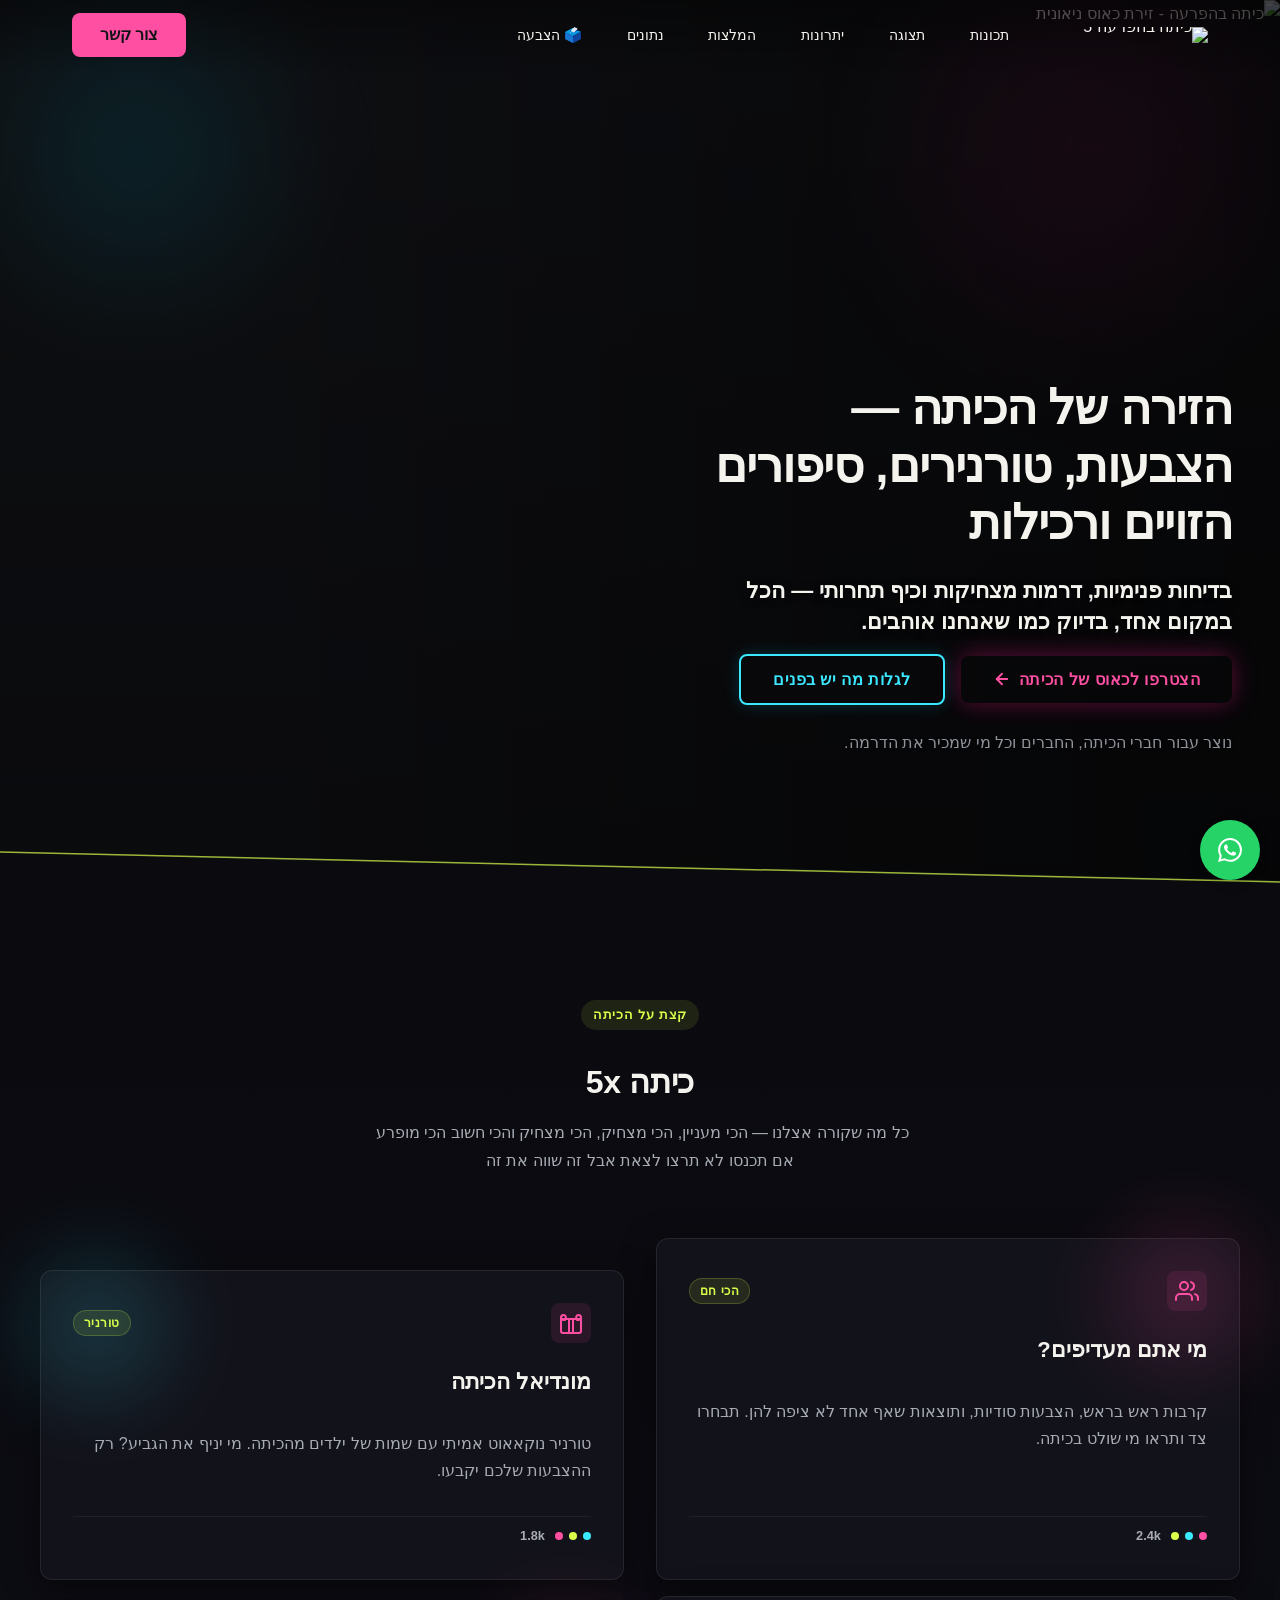
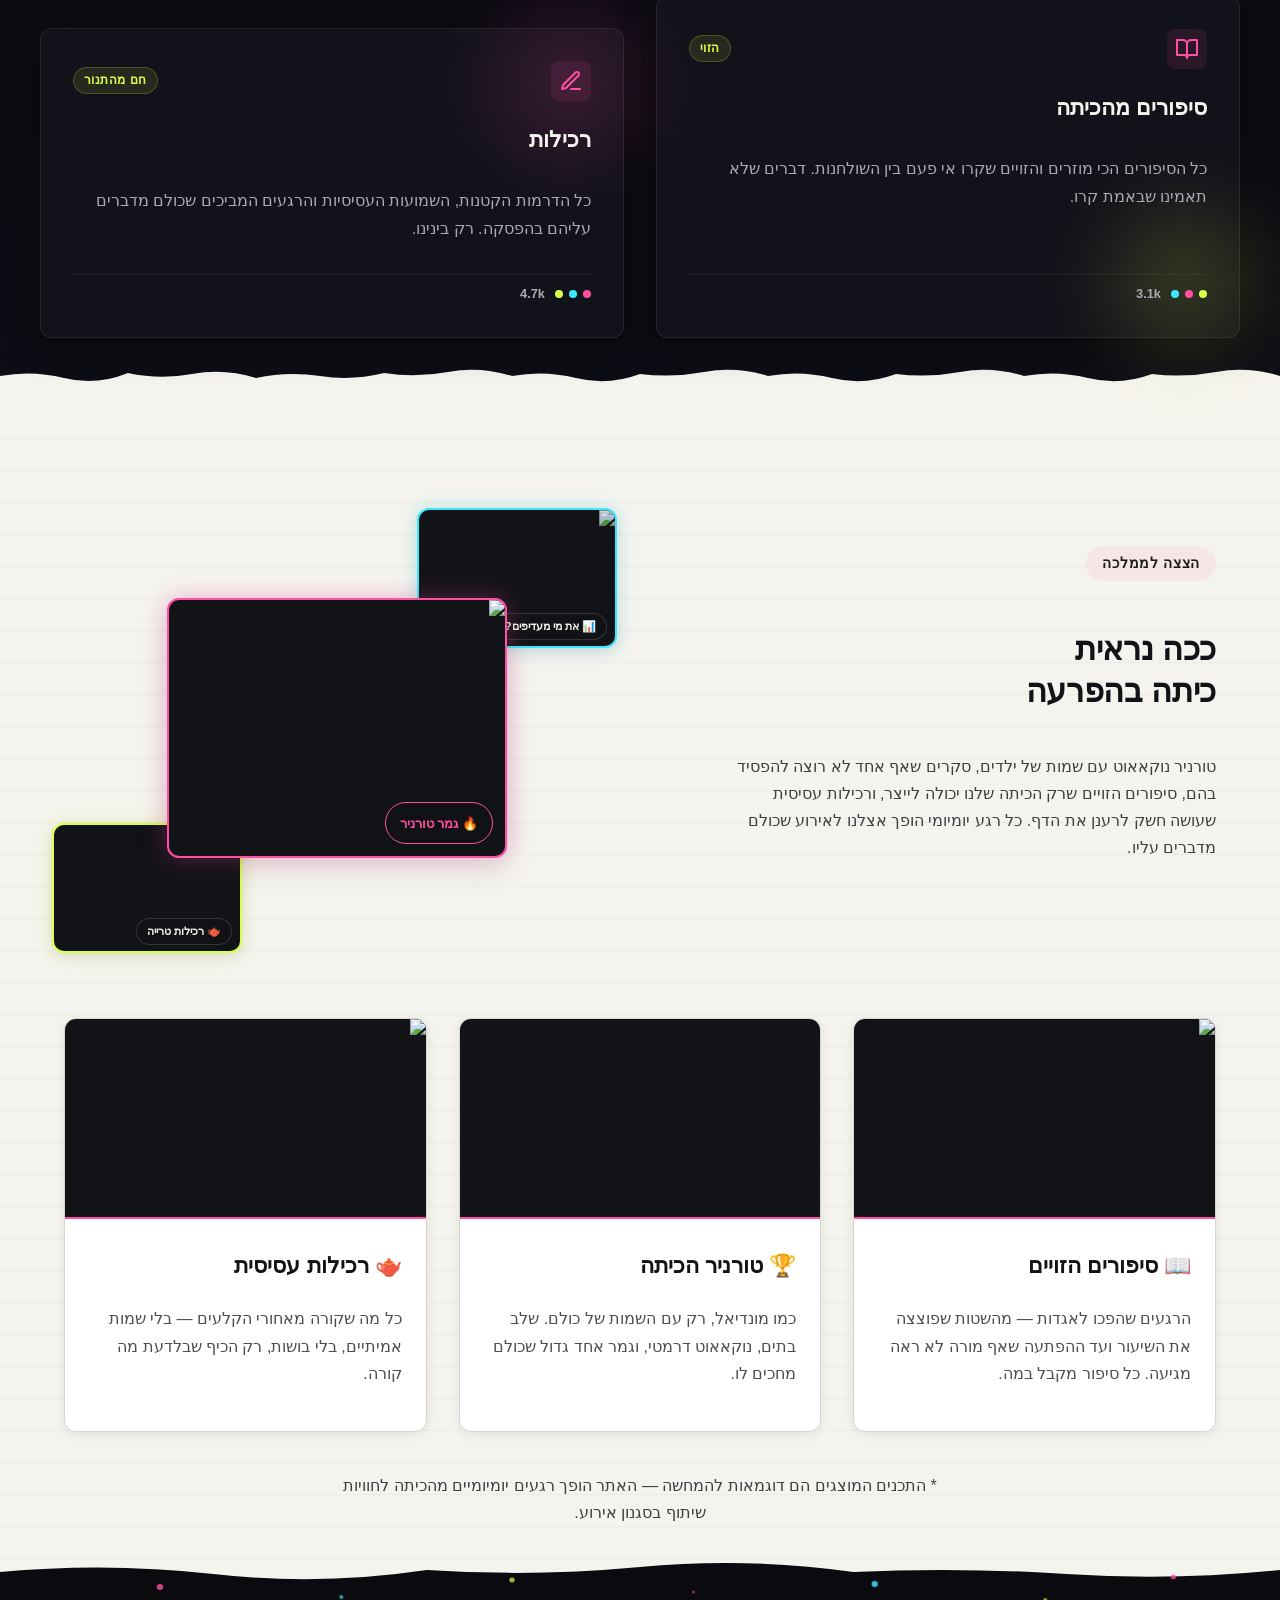
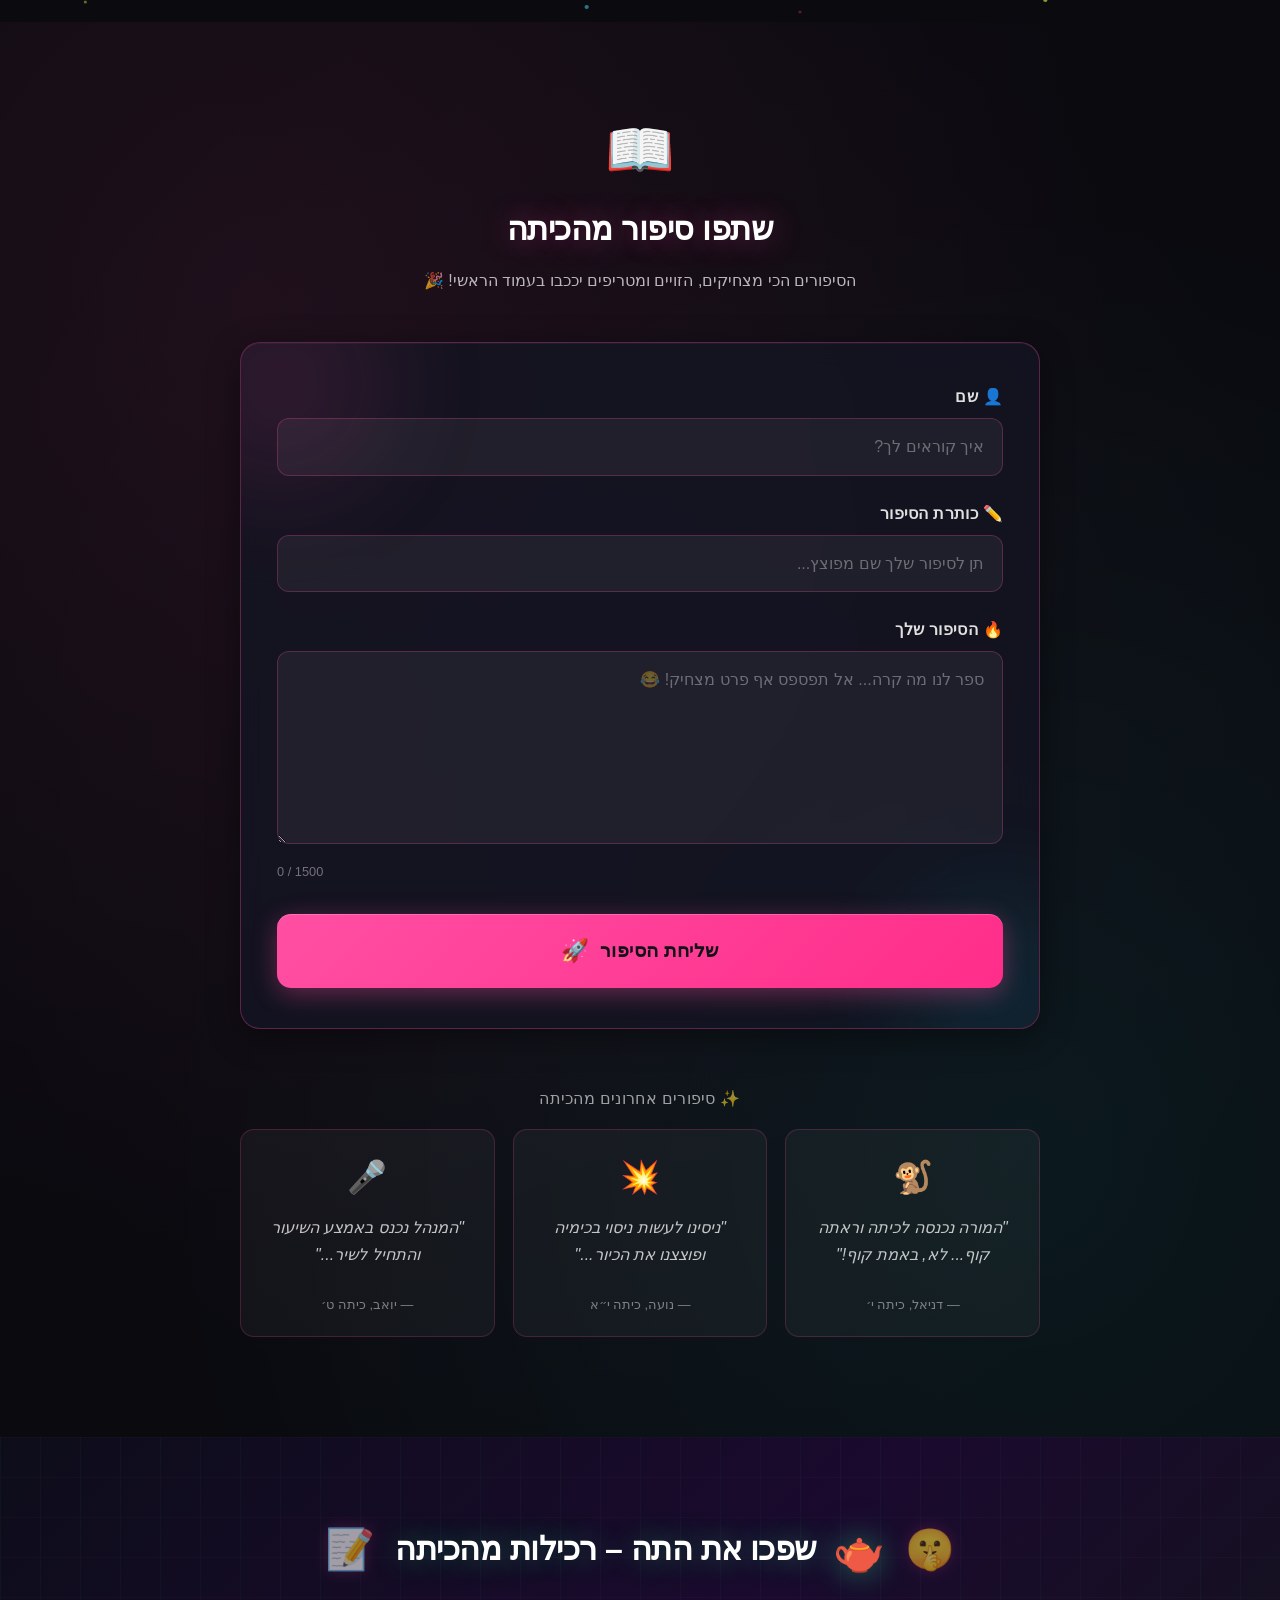
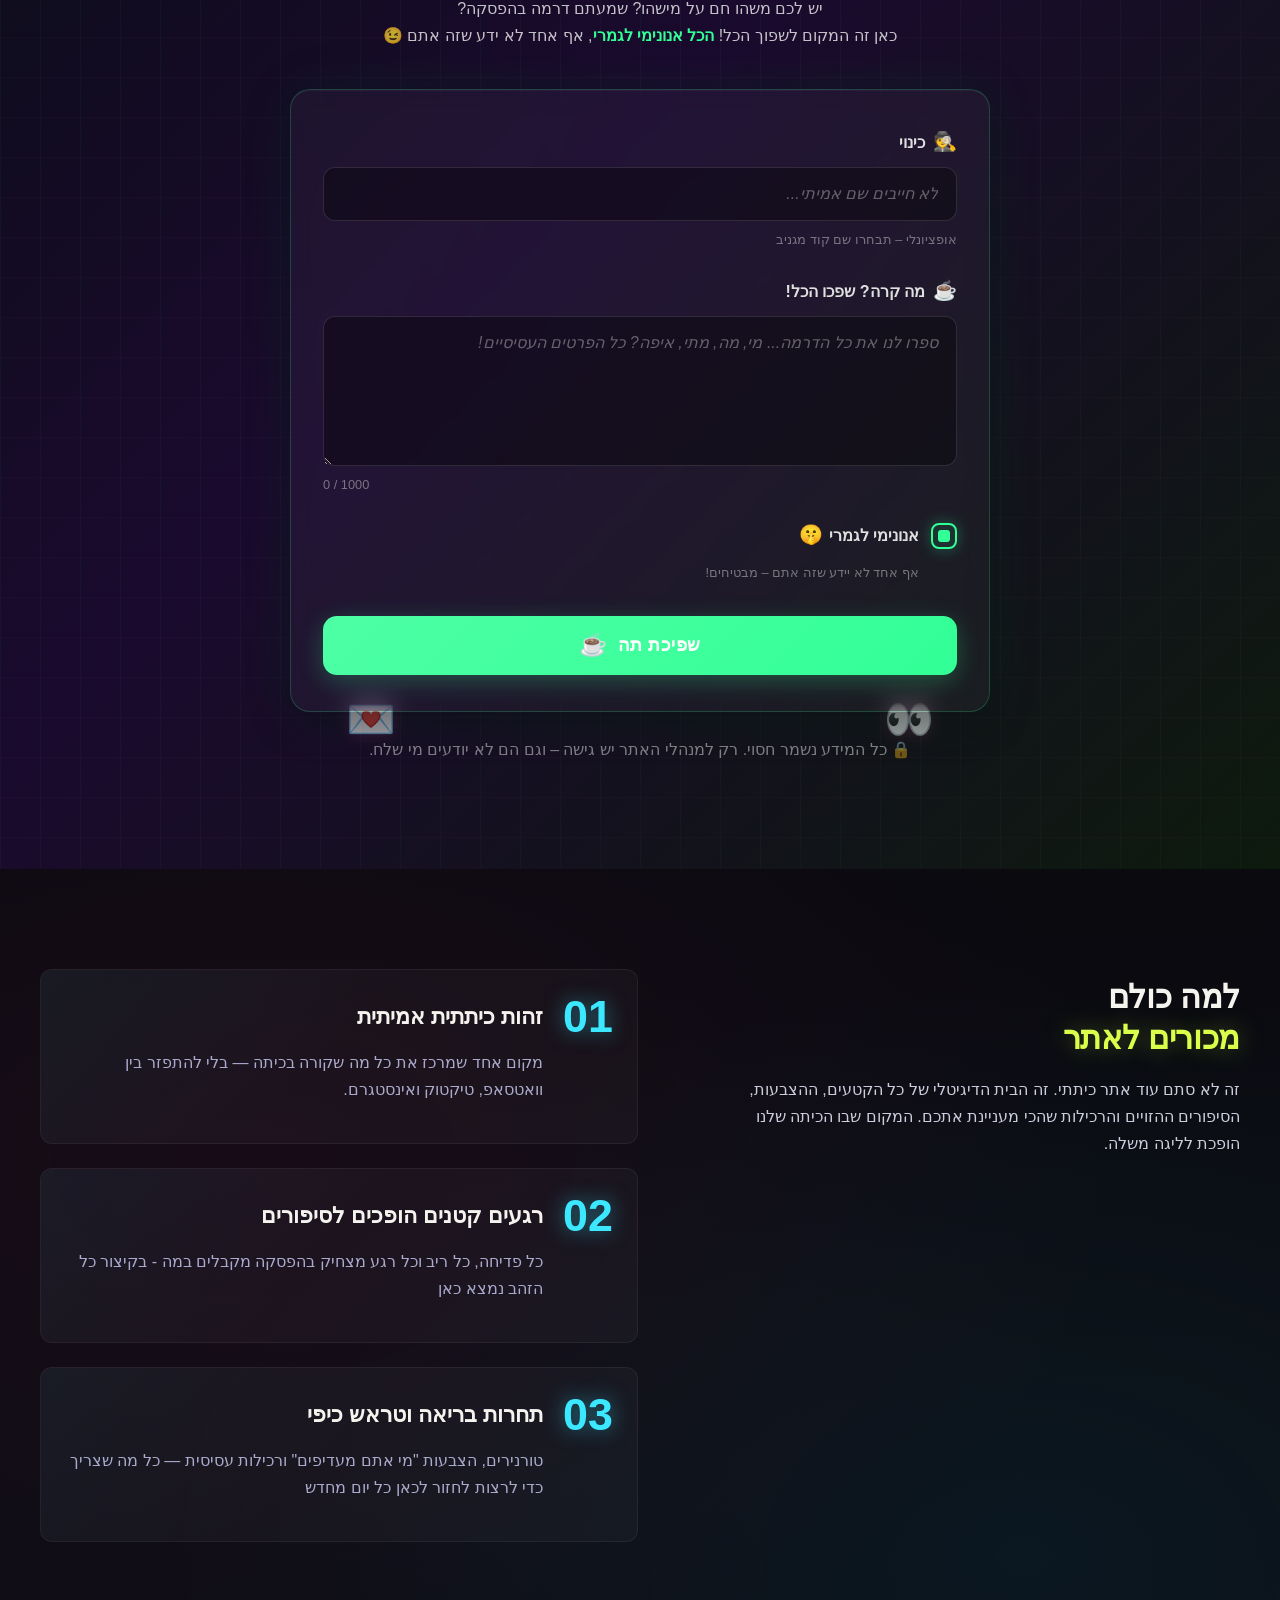
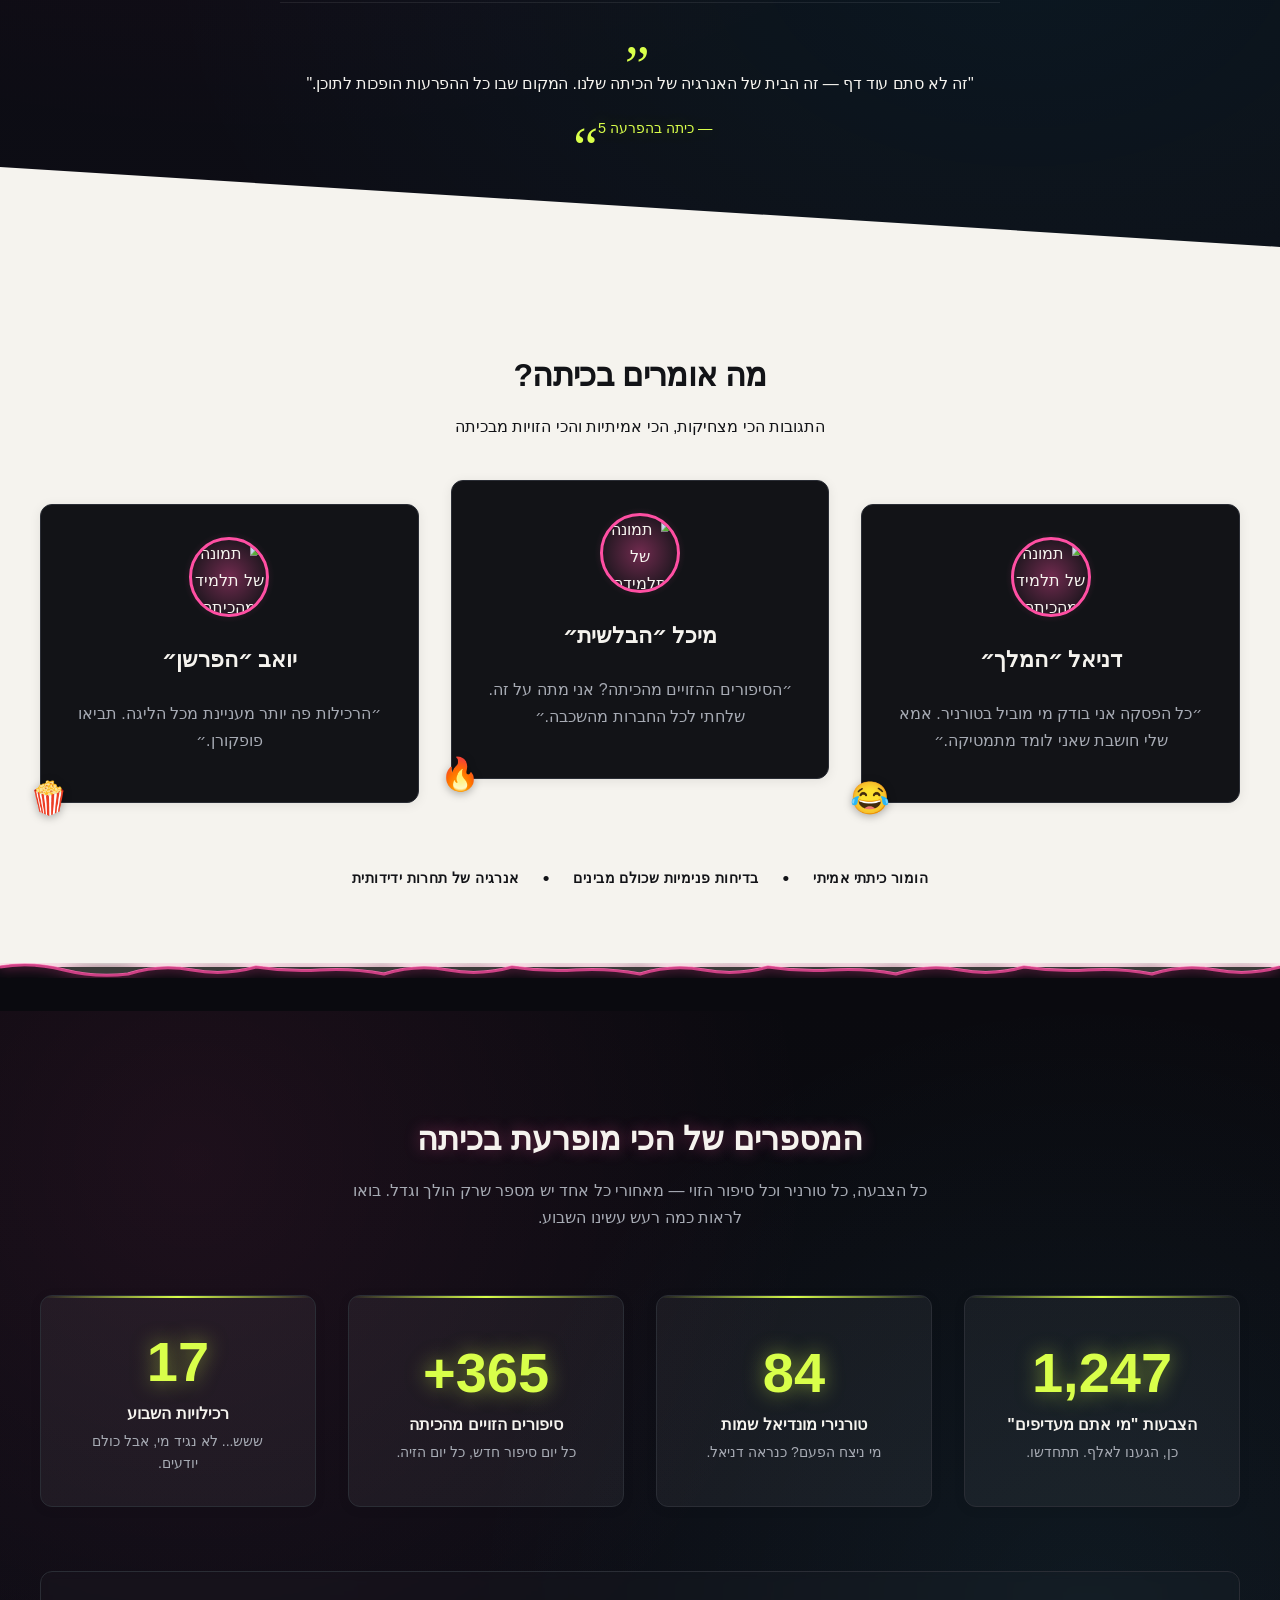
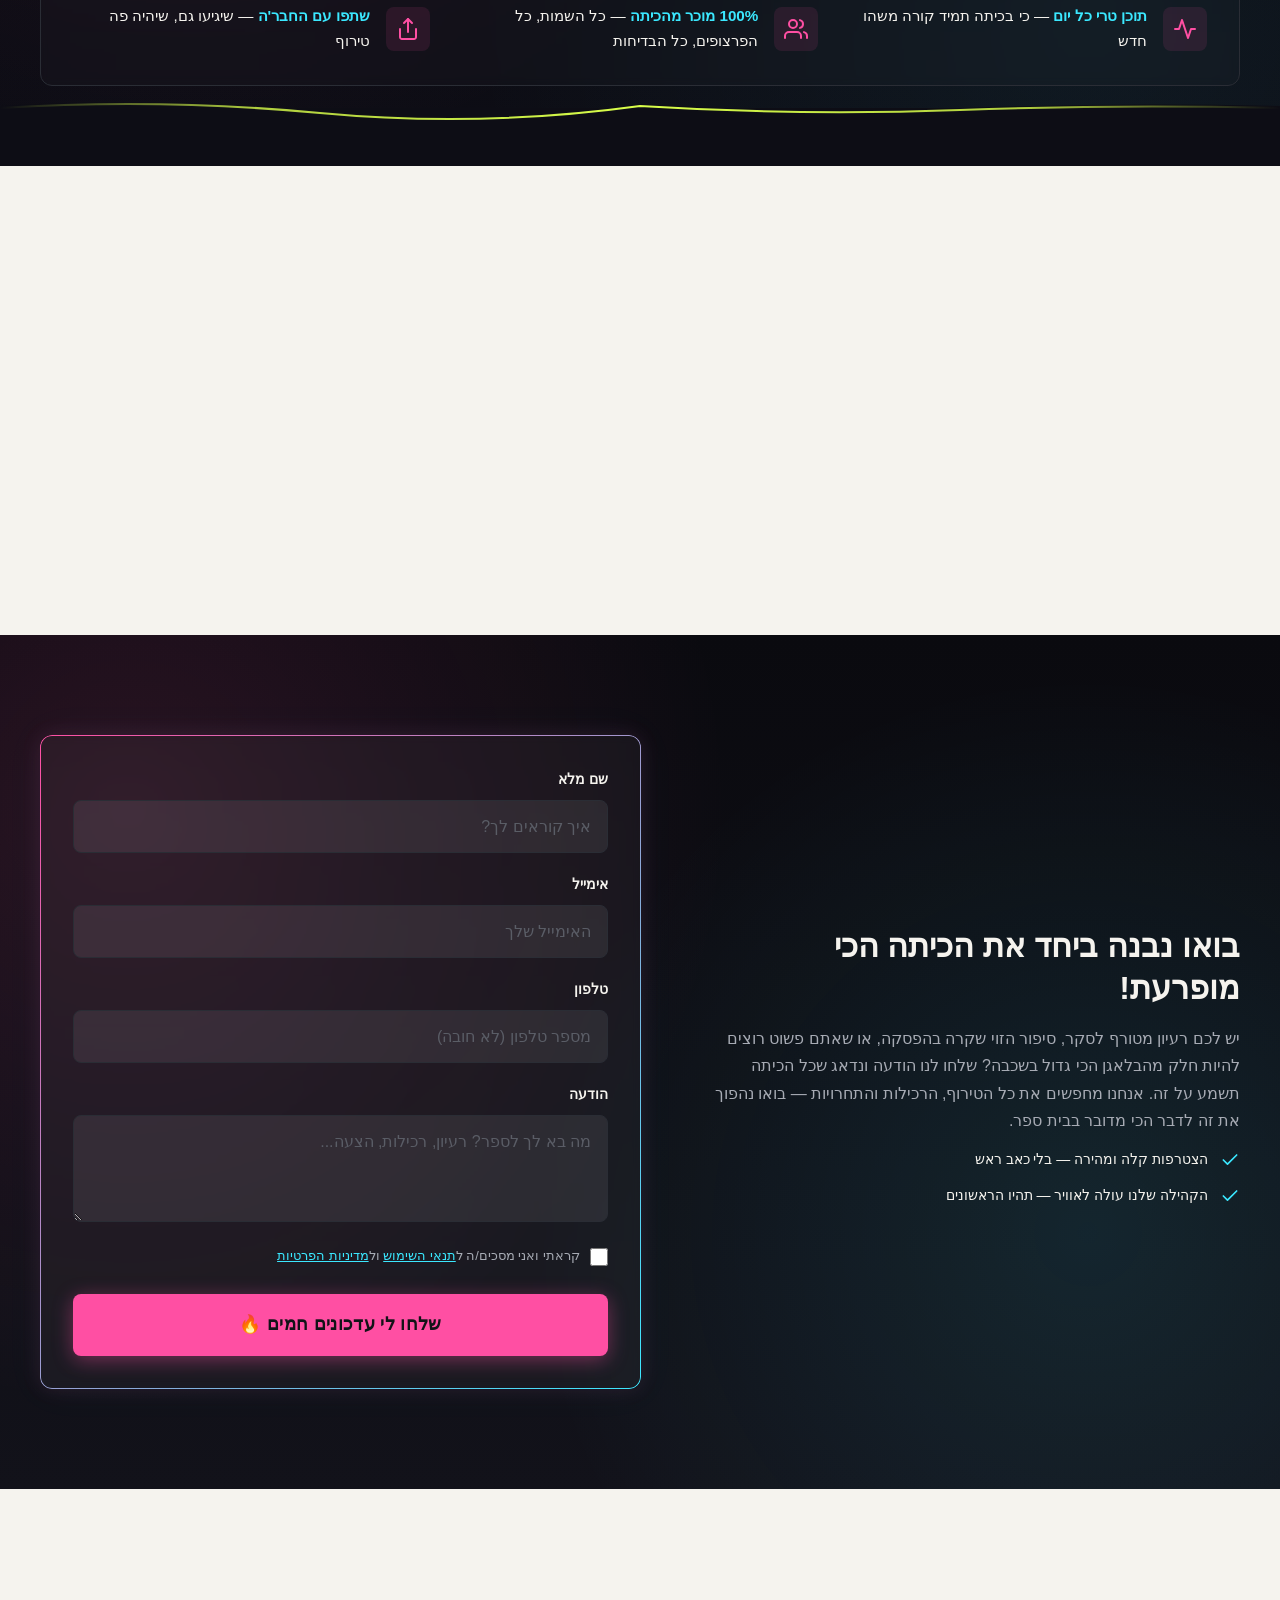
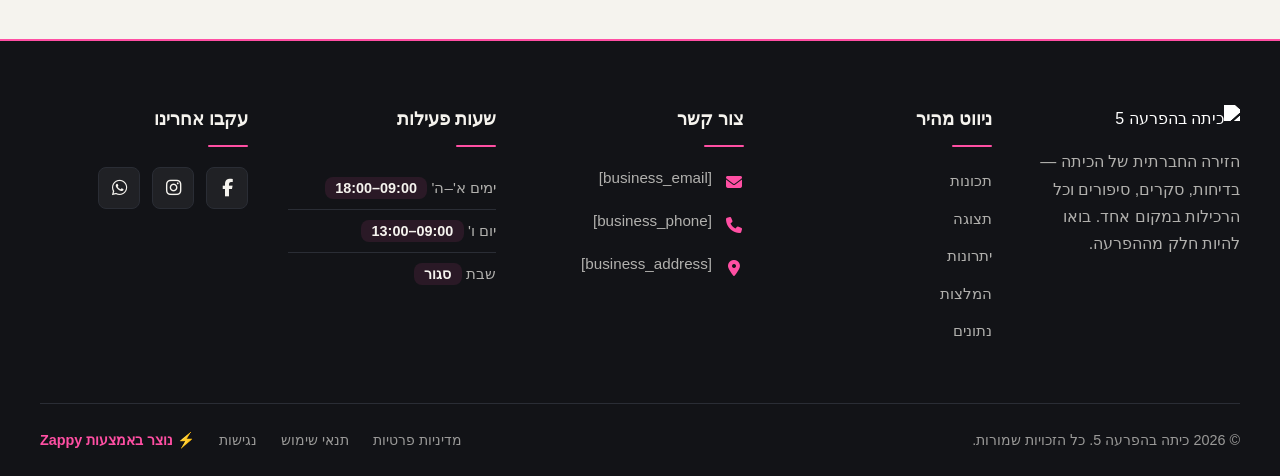
==== commit 2d5d7178: "Background sync: Progressive GitHub Sync" ====
--- a/public/index.html
+++ b/public/index.html
@@ -8,4 +8,4 @@
                Q390,33 420,39 T480,36 Q510,41 540,39 T600,43 
                Q630,33 660,39 T720,36 Q750,41 780,39 T840,43 
                Q870,33 900,39 T960,36 Q990,41 1020,39 T1080,43 
-               Q1110,33 1140,39 T1200,36" stroke="var(--primary)" stroke-width="3" fill="#0A0A0F" opacity="0.8" filter="url(#index-testimonials-neon-glow)"></path></svg></div></section><section class="index-stats-section" id="stats" data-band-index="5" data-layout-spec="בית-stats"><div class="index-stats-section__container"><div class="index-stats-section__intro"><h2 class="index-stats-section__heading">המספרים של הכי מופרעת בכיתה</h2><p class="index-stats-section__subheading">כל הצבעה, כל טורניר וכל סיפור הזוי — מאחורי כל אחד יש מספר שרק הולך וגדל. בואו לראות כמה רעש עשינו השבוע.</p></div><div class="index-stats-section__grid"><div class="index-stats-section__stat-card"><span class="index-stats-section__stat-number">1,247</span> <span class="index-stats-section__stat-label">הצבעות "מי אתם מעדיפים"</span> <span class="index-stats-section__stat-desc">כן, הגענו לאלף. תתחדשו.</span></div><div class="index-stats-section__stat-card"><span class="index-stats-section__stat-number">84</span> <span class="index-stats-section__stat-label">טורנירי מונדיאל שמות</span> <span class="index-stats-section__stat-desc">מי ניצח הפעם? כנראה דניאל.</span></div><div class="index-stats-section__stat-card"><span class="index-stats-section__stat-number">365+</span> <span class="index-stats-section__stat-label">סיפורים הזויים מהכיתה</span> <span class="index-stats-section__stat-desc">כל יום סיפור חדש, כל יום הזיה.</span></div><div class="index-stats-section__stat-card"><span class="index-stats-section__stat-number">17</span> <span class="index-stats-section__stat-label">רכילויות השבוע</span> <span class="index-stats-section__stat-desc">ששש... לא נגיד מי, אבל כולם יודעים.</span></div></div><div class="index-stats-section__proof-strip"><div class="index-stats-section__proof-item"><div class="index-stats-section__proof-icon-wrapper"><svg viewBox="0 0 24 24" fill="none" data-element-type="icon" data-icon-type="svg" class="index-stats-section__proof-icon" xmlns="http://www.w3.org/2000/svg"><path d="M22 12H18L15 21L9 3L6 12H2" stroke="currentColor" stroke-width="2" stroke-linecap="round" stroke-linejoin="round"></path></svg></div><span class="index-stats-section__proof-text"><strong>תוכן טרי כל יום</strong> — כי בכיתה תמיד קורה משהו חדש</span></div><div class="index-stats-section__proof-item"><div class="index-stats-section__proof-icon-wrapper"><svg viewBox="0 0 24 24" fill="none" data-element-type="icon" data-icon-type="svg" class="index-stats-section__proof-icon" xmlns="http://www.w3.org/2000/svg"><path d="M17 21V19C17 16.7909 15.2091 15 13 15H5C2.79086 15 1 16.7909 1 19V21" stroke="currentColor" stroke-width="2" stroke-linecap="round" stroke-linejoin="round"></path><path d="M9 11C11.2091 11 13 9.20914 13 7C13 4.79086 11.2091 3 9 3C6.79086 3 5 4.79086 5 7C5 9.20914 6.79086 11 9 11Z" stroke="currentColor" stroke-width="2" stroke-linecap="round" stroke-linejoin="round"></path><path d="M23 21V19C22.9986 17.1771 21.765 15.5857 20 15.13" stroke="currentColor" stroke-width="2" stroke-linecap="round" stroke-linejoin="round"></path><path d="M16 3.13C17.7699 3.58343 19.0078 5.17787 19.0078 7.005C19.0078 8.83213 17.7699 10.4266 16 10.88" stroke="currentColor" stroke-width="2" stroke-linecap="round" stroke-linejoin="round"></path></svg></div><span class="index-stats-section__proof-text"><strong>100% מוכר מהכיתה</strong> — כל השמות, כל הפרצופים, כל הבדיחות</span></div><div class="index-stats-section__proof-item"><div class="index-stats-section__proof-icon-wrapper"><svg viewBox="0 0 24 24" fill="none" data-element-type="icon" data-icon-type="svg" class="index-stats-section__proof-icon" xmlns="http://www.w3.org/2000/svg"><path d="M4 12V20C4 20.5304 4.21071 21.0391 4.58579 21.4142C4.96086 21.7893 5.46957 22 6 22H18C18.5304 22 19.0391 21.7893 19.4142 21.4142C19.7893 21.0391 20 20.5304 20 20V12" stroke="currentColor" stroke-width="2" stroke-linecap="round" stroke-linejoin="round"></path><path d="M16 6L12 2L8 6" stroke="currentColor" stroke-width="2" stroke-linecap="round" stroke-linejoin="round"></path><path d="M12 2V15" stroke="currentColor" stroke-width="2" stroke-linecap="round" stroke-linejoin="round"></path></svg></div><span class="index-stats-section__proof-text"><strong>שתפו עם החבר'ה</strong> — שיגיעו גם, שיהיה פה טירוף</span></div></div></div><div class="index-stats-section__divider-wrapper"><svg viewBox="0 0 1200 80" xmlns="http://www.w3.org/2000/svg" preserveAspectRatio="none" aria-hidden="true" data-no-icon-edit="true"><defs><linearGradient id="index-stats-pulse-grad" x1="0%" x2="100%" y1="0%" y2="0%"><stop offset="0%" stop-color="var(--accent)" stop-opacity="0"></stop><stop offset="20%" stop-color="var(--accent)" stop-opacity="0.8"></stop><stop offset="50%" stop-color="var(--accent)" stop-opacity="1"></stop><stop offset="80%" stop-color="var(--accent)" stop-opacity="0.8"></stop><stop offset="100%" stop-color="var(--accent)" stop-opacity="0"></stop></linearGradient></defs><path d="M0,80 L0,20 Q150,10 300,25 T600,18 Q750,28 900,22 T1200,20 L1200,80 Z" fill="rgb(13, 13, 21)"></path><path d="M0,22 Q150,12 300,27 T600,20 Q750,30 900,24 T1200,22" stroke="url(#index-stats-pulse-grad)" stroke-width="2" fill="rgb(13, 13, 21)"></path></svg></div></section><section class="zappy-block-section" data-zappy-block="1" data-zappy-block-css="[base64]" data-zappy-block-doc="[base64]" data-zappy-block-html="PGRpdiBjbGFzcz0icG9sbC13aWRnZXQiIGRpcj0icnRsIj4KICA8aDI+8J+Xs++4jyDXlNem15HXoteqINeU15vXmdeq15Q8L2gyPgogIDxwIGNsYXNzPSJwb2xsLXF1ZXN0aW9uIj7XnteZINeU15nXnNeTINeU15vXmSDXntem15fXmdenINeR15vXmdeq15Q/[base64]" data-zappy-block-id="blk_d81d663dc570" data-zappy-block-js="[base64]/[base64]" data-zappy-block-title="הצבעת הכיתה"><iframe class="zappy-block-frame" data-zappy-block-frame="blk_d81d663dc570" loading="lazy" referrerpolicy="no-referrer" sandbox="allow-scripts" style="width:100%;border:0;display:block;min-height:120px;overflow:hidden" title="הצבעת הכיתה"></iframe></section><section class="index-cta-section" id="cta" data-band-index="6" data-layout-spec="בית-cta"><div class="cta-container"><div class="cta-content"><h2>בואו נבנה ביחד את הכיתה הכי מופרעת!</h2><p>יש לכם רעיון מטורף לסקר, סיפור הזוי שקרה בהפסקה, או שאתם פשוט רוצים להיות חלק מהבלאגן הכי גדול בשכבה? שלחו לנו הודעה ונדאג שכל הכיתה תשמע על זה. אנחנו מחפשים את כל הטירוף, הרכילות והתחרויות — בואו נהפוך את זה לדבר הכי מדובר בבית ספר.</p><div class="reassurance-list"><div class="reassurance-item"><svg viewBox="0 0 24 24" fill="none" data-element-type="icon" data-icon-type="svg" class="reassurance-icon" xmlns="http://www.w3.org/2000/svg"><path d="M20 6L9 17L4 12" stroke="currentColor" stroke-width="2" stroke-linecap="round" stroke-linejoin="round"></path></svg> <span>הצטרפות קלה ומהירה — בלי כאב ראש</span></div><div class="reassurance-item"><svg viewBox="0 0 24 24" fill="none" data-element-type="icon" data-icon-type="svg" class="reassurance-icon" xmlns="http://www.w3.org/2000/svg"><path d="M20 6L9 17L4 12" stroke="currentColor" stroke-width="2" stroke-linecap="round" stroke-linejoin="round"></path></svg> <span>הקהילה שלנו עולה לאוויר — תהיו הראשונים</span></div></div></div><div class="cta-form-card"><form class="contact-form"><div class="form-group"><label for="cta-name">שם מלא</label> <input name="name" type="text" id="cta-name" placeholder="איך קוראים לך?" required=""></div><div class="form-group"><label for="cta-email">אימייל</label> <input name="email" type="email" id="cta-email" placeholder="האימייל שלך" required=""></div><div class="form-group"><label for="cta-phone">טלפון</label> <input name="phone" type="tel" id="cta-phone" placeholder="מספר טלפון (לא חובה)"></div><div class="form-group"><label for="cta-message">הודעה</label> <textarea id="cta-message" name="message" placeholder="מה בא לך לספר? רעיון, רכילות, הצעה..." required="" rows="3"></textarea></div><div class="privacy-consent"><label class="privacy-consent-label"><input name="privacy_consent" type="checkbox" class="privacy-consent-checkbox" required=""> <span>קראתי ואני מסכים/ה ל<a href="/terms" target="_blank">תנאי השימוש</a> ול<a href="/privacy" target="_blank">מדיניות הפרטיות</a></span></label></div><button class="btn-submit" type="submit">שלחו לי עדכונים חמים 🔥</button></form></div></div></section></main><footer class="site-footer" dir="rtl"><div class="footer-container"><div class="footer-grid"><div class="footer-col footer-info-col"><img alt="כיתה בהפרעה 5" class="logo" src="/assets/5-education-school-class-community-logo.webp"><p class="footer-tagline">הזירה החברתית של הכיתה — בדיחות, סקרים, סיפורים וכל הרכילות במקום אחד. בואו להיות חלק מההפרעה.</p></div><div class="footer-col footer-links-col"><h4>ניווט מהיר</h4><ul class="footer-links"><li><a href="#features">תכונות</a></li><li><a href="#showcase">תצוגה</a></li><li><a href="#benefits">יתרונות</a></li><li><a href="#testimonials">המלצות</a></li><li><a href="#stats">נתונים</a></li></ul></div><div class="footer-col footer-contact-col"><h4>צור קשר</h4><ul class="footer-contact"><li><span class="contact-icon"><i class="fas fa-envelope"></i></span> <span class="contact-text"><a href="mailto:[business_email]">[business_email]</a></span></li><li><span class="contact-icon"><i class="fas fa-phone"></i></span> <span class="contact-text"><a href="tel:[business_phone]">[business_phone]</a></span></li><li><a href="/"><span class="contact-icon"><i class="fas fa-map-marker-alt"></i></span> <span class="contact-text">[business_address]</span></a></li></ul></div><div class="footer-col footer-hours-col"><h4>שעות פעילות</h4><ul class="footer-hours"><li><a href="/"><span class="hours-day">ימים א'–ה'</span> <span class="hours-time">09:00–18:00</span></a></li><li><a href="/"><span class="hours-day">יום ו'</span> <span class="hours-time">09:00–13:00</span></a></li><li><a href="/"><span class="hours-day">שבת</span> <span class="hours-time">סגור</span></a></li></ul></div><div class="footer-col footer-social-col"><h4>עקבו אחרינו</h4><div class="footer-social"><a href="#" aria-label="Facebook" data-zappy-social-placeholder="true"><i class="fab fa-facebook-f"></i></a> <a href="#" aria-label="Instagram" data-zappy-social-placeholder="true"><i class="fab fa-instagram"></i></a> <a href="#" aria-label="WhatsApp" data-zappy-social-placeholder="true"><i class="fab fa-whatsapp"></i></a></div></div></div><div class="footer-bottom"><div class="footer-bottom-left"><span class="copyright">© 2026 כיתה בהפרעה 5. כל הזכויות שמורות.</span></div><div class="footer-bottom-right"><a href="/privacy">מדיניות פרטיות</a> <a href="/terms">תנאי שימוש</a> <a href="/accessibility">נגישות</a> <a href="https://zappy5.com" class="zappy-attribution" target="_blank">נוצר באמצעות Zappy</a></div></div></div></footer><div data-integration="accessibility:toolbar"></div><a href="https://wa.me/[whatsapp_handle]" class="whatsapp-float" target="_blank" aria-label="WhatsApp" rel="noopener noreferrer"><svg viewBox="0 0 24 24" fill="currentColor" height="24" width="24" xmlns="http://www.w3.org/2000/svg"><path d="M17.472 14.382c-.297-.149-1.758-.867-2.03-.967-.273-.099-.471-.148-.67.15-.197.297-.767.966-.94 1.164-.173.199-.347.223-.644.075-.297-.15-1.255-.463-2.39-1.475-.883-.788-1.48-1.761-1.653-2.059-.173-.297-.018-.458.13-.606.134-.133.298-.347.446-.52.149-.174.198-.298.298-.497.099-.198.05-.371-.025-.52-.075-.149-.669-1.612-.916-2.207-.242-.579-.487-.5-.669-.51-.173-.008-.371-.01-.57-.01-.198 0-.52.074-.792.372-.272.297-1.04 1.016-1.04 2.479 0 1.462 1.065 2.875 1.213 3.074.149.198 2.096 3.2 5.077 4.487.709.306 1.262.489 1.694.625.712.227 1.36.195 1.871.118.571-.085 1.758-.719 2.006-1.413.248-.694.248-1.289.173-1.413-.074-.124-.272-.198-.57-.347m-5.421 7.403h-.004a9.87 9.87 0 01-5.031-1.378l-.361-.214-3.741.982.998-3.648-.235-.374a9.86 9.86 0 01-1.51-5.26c.001-5.45 4.436-9.884 9.888-9.884 2.64 0 5.122 1.03 6.988 2.898a9.825 9.825 0 012.893 6.994c-.003 5.45-4.437 9.884-9.885 9.884m8.413-18.297A11.815 11.815 0 0012.05 0C5.495 0 .16 5.335.157 11.892c0 2.096.547 4.142 1.588 5.945L.057 24l6.305-1.654a11.882 11.882 0 005.683 1.448h.005c6.554 0 11.89-5.335 11.893-11.893a11.821 11.821 0 00-3.48-8.413z"/></svg></a><script src="/script.js"></script><script id="zappy-mobile-submenu-script">!function(){function e(){if(window.innerWidth>768)return document.querySelectorAll(".mobile-submenu-toggle").forEach(function(e){e.remove()}),void document.querySelectorAll(".sub-menu.mobile-expanded").forEach(function(e){e.classList.remove("mobile-expanded")});document.querySelectorAll(".nav-menu li:has(.sub-menu), nav li:has(.sub-menu), .navbar li:has(.sub-menu), #navMenu li:has(.sub-menu)").forEach(function(e){if(!e.querySelector(".mobile-submenu-toggle")){var t=e.querySelector(".sub-menu"),n=e.querySelector(":scope > a");if(t&&n){var o=document.createElement("button");o.className="mobile-submenu-toggle",o.setAttribute("aria-label","Toggle submenu"),o.setAttribute("type","button"),n.insertAdjacentElement("afterend",o),o.addEventListener("click",function(e){e.preventDefault(),e.stopPropagation(),document.querySelectorAll(".sub-menu.mobile-expanded").forEach(function(e){if(e!==t){e.classList.remove("mobile-expanded");var n=e.parentElement.querySelector(".mobile-submenu-toggle");n&&n.classList.remove("expanded")}}),t.classList.toggle("mobile-expanded"),o.classList.toggle("expanded")})}}})}var t;"loading"===document.readyState?document.addEventListener("DOMContentLoaded",e):e(),window.addEventListener("resize",function(){clearTimeout(t),t=setTimeout(e,250)});var n=new MutationObserver(function(t){t.forEach(function(t){if("attributes"===t.type){var n=t.target;n.classList&&(n.classList.contains("active")||n.classList.contains("open"))&&setTimeout(e,100)}})});setTimeout(function(){document.querySelectorAll(".mobile-menu, .nav-menu, #navMenu, nav").forEach(function(e){n.observe(e,{attributes:!0,attributeFilter:["class","style"]})})},500)}()</script><script id="zappy-navbar-scroll-effect">!function(){var e=document.querySelector("nav.navbar,.navbar:not(.zappy-catalog-menu)"),t=document.querySelector(".zappy-catalog-menu,#zappy-catalog-menu");if(e){var r="rgba(245,243,238,0.85)",o=getComputedStyle(document.documentElement),a=o.getPropertyValue("--text-dark").trim()||"#1a1a1a",s=(o.getPropertyValue("--text-light").trim(),a);e.style.transition="background 0.3s ease,backdrop-filter 0.3s ease,-webkit-backdrop-filter 0.3s ease,box-shadow 0.3s ease",t&&(t.style.transition="background 0.3s ease,backdrop-filter 0.3s ease,-webkit-backdrop-filter 0.3s ease");var n="a,.navbar-brand,.navbar-brand a,.dropdown-toggle,.mobile-toggle,.phone-header-btn,.mobile-hamburger-btn,.mobile-close-btn,.mobile-submenu-toggle,.nav-link",l=["cart-link","login-link","nav-search-toggle","search-toggle"];window.addEventListener("scroll",f,{passive:!0}),window.addEventListener("resize",f,{passive:!0}),f();var i=document.querySelector('section[class*="hero"],[data-hero-type],main:not(.courses-page-main)>section:first-child'),d=!1;if(i){var p=getComputedStyle(i),c=p.backgroundImage;if(c&&"none"!==c)if(-1!==c.indexOf("url(")){var b=p.backgroundColor.match(/\d+/g);d=!(b&&b.length>=3)||h(parseInt(b[0]),parseInt(b[1]),parseInt(b[2]))<.4}else if(-1!==c.indexOf("gradient")){var y=c.match(/rgba?\(\s*(\d+)\s*,\s*(\d+)\s*,\s*(\d+)/g);if(y&&y.length>0){for(var g=0,m=0;m<y.length;m++){var u=y[m].match(/\d+/g);g+=h(parseInt(u[0]),parseInt(u[1]),parseInt(u[2]))}d=g/y.length<.4}else d=!0}else d=!0;else{var k=p.backgroundColor.match(/\d+/g);k&&k.length>=3&&(d=h(parseInt(k[0]),parseInt(k[1]),parseInt(k[2]))<.4)}}d||(window.removeEventListener("scroll",f),window.removeEventListener("resize",f),e.classList.add("scrolled"),window.innerWidth>768&&(e.style.setProperty("--frosted-text",s),e.style.setProperty("background-image","none","important"),e.style.setProperty("background-color",r,"important"),e.style.backdropFilter="blur(12px)",e.style.webkitBackdropFilter="blur(12px)",e.style.boxShadow="0 2px 16px rgba(0,0,0,0.12)",w(e,s)),t&&(t.classList.add("scrolled"),window.innerWidth>768&&(t.style.setProperty("background",r,"important"),t.style.setProperty("backdrop-filter","blur(12px)","important"),t.style.setProperty("-webkit-backdrop-filter","blur(12px)","important"),w(t,s))),window._zappyNavNoDarkHero=!0)}function w(e,t){for(var r=e.querySelectorAll(n),o=0;o<r.length;o++){var a=!1;(r[o].closest(".sub-menu")||r[o].closest(".dropdown-menu"))&&(a=!0);for(var s=0;s<l.length;s++)if(r[o].classList.contains(l[s])){a=!0;break}a||r[o].style.setProperty("color",t,"important")}}function v(e){for(var t=e.querySelectorAll(n),r=0;r<t.length;r++)t[r].closest(".sub-menu")||t[r].closest(".dropdown-menu")||t[r].style.removeProperty("color")}function f(){if(!window._zappyNavNoDarkHero){if(window.innerWidth<=768)return e.classList.remove("scrolled"),v(e),void(t&&(t.classList.remove("scrolled"),v(t)));(window.scrollY||window.pageYOffset)>60?(e.classList.add("scrolled"),e.style.setProperty("background-color",r,"important"),e.style.setProperty("background-image","none","important"),e.style.setProperty("--frosted-text",s),e.style.backdropFilter="blur(12px)",e.style.webkitBackdropFilter="blur(12px)",e.style.boxShadow="0 2px 16px rgba(0,0,0,0.12)",w(e,s),t&&(t.classList.add("scrolled"),t.style.setProperty("background",r,"important"),t.style.setProperty("backdrop-filter","blur(12px)","important"),t.style.setProperty("-webkit-backdrop-filter","blur(12px)","important"),w(t,s))):(e.classList.remove("scrolled"),e.style.setProperty("background-color","transparent","important"),e.style.removeProperty("background-image"),e.style.removeProperty("--frosted-text"),e.style.backdropFilter="none",e.style.webkitBackdropFilter="none",e.style.boxShadow="none",v(e),t&&(t.classList.remove("scrolled"),t.style.setProperty("background","transparent","important"),t.style.setProperty("backdrop-filter","none","important"),t.style.setProperty("-webkit-backdrop-filter","none","important"),v(t)))}}function h(e,t,r){return t/=255,r/=255,.2126*(e=(e/=255)<=.03928?e/12.92:Math.pow((e+.055)/1.055,2.4))+.7152*(t=t<=.03928?t/12.92:Math.pow((t+.055)/1.055,2.4))+.0722*(r=r<=.03928?r/12.92:Math.pow((r+.055)/1.055,2.4))}}()</script></body></html>+               Q1110,33 1140,39 T1200,36" stroke="var(--primary)" stroke-width="3" fill="#0A0A0F" opacity="0.8" filter="url(#index-testimonials-neon-glow)"></path></svg></div></section><section class="index-stats-section" id="stats" data-band-index="5" data-layout-spec="בית-stats"><div class="index-stats-section__container"><div class="index-stats-section__intro"><h2 class="index-stats-section__heading">המספרים של הכי מופרעת בכיתה</h2><p class="index-stats-section__subheading">כל הצבעה, כל טורניר וכל סיפור הזוי — מאחורי כל אחד יש מספר שרק הולך וגדל. בואו לראות כמה רעש עשינו השבוע.</p></div><div class="index-stats-section__grid"><div class="index-stats-section__stat-card"><span class="index-stats-section__stat-number">1,247</span> <span class="index-stats-section__stat-label">הצבעות "מי אתם מעדיפים"</span> <span class="index-stats-section__stat-desc">כן, הגענו לאלף. תתחדשו.</span></div><div class="index-stats-section__stat-card"><span class="index-stats-section__stat-number">84</span> <span class="index-stats-section__stat-label">טורנירי מונדיאל שמות</span> <span class="index-stats-section__stat-desc">מי ניצח הפעם? כנראה דניאל.</span></div><div class="index-stats-section__stat-card"><span class="index-stats-section__stat-number">365+</span> <span class="index-stats-section__stat-label">סיפורים הזויים מהכיתה</span> <span class="index-stats-section__stat-desc">כל יום סיפור חדש, כל יום הזיה.</span></div><div class="index-stats-section__stat-card"><span class="index-stats-section__stat-number">17</span> <span class="index-stats-section__stat-label">רכילויות השבוע</span> <span class="index-stats-section__stat-desc">ששש... לא נגיד מי, אבל כולם יודעים.</span></div></div><div class="index-stats-section__proof-strip"><div class="index-stats-section__proof-item"><div class="index-stats-section__proof-icon-wrapper"><svg viewBox="0 0 24 24" fill="none" data-element-type="icon" data-icon-type="svg" class="index-stats-section__proof-icon" xmlns="http://www.w3.org/2000/svg"><path d="M22 12H18L15 21L9 3L6 12H2" stroke="currentColor" stroke-width="2" stroke-linecap="round" stroke-linejoin="round"></path></svg></div><span class="index-stats-section__proof-text"><strong>תוכן טרי כל יום</strong> — כי בכיתה תמיד קורה משהו חדש</span></div><div class="index-stats-section__proof-item"><div class="index-stats-section__proof-icon-wrapper"><svg viewBox="0 0 24 24" fill="none" data-element-type="icon" data-icon-type="svg" class="index-stats-section__proof-icon" xmlns="http://www.w3.org/2000/svg"><path d="M17 21V19C17 16.7909 15.2091 15 13 15H5C2.79086 15 1 16.7909 1 19V21" stroke="currentColor" stroke-width="2" stroke-linecap="round" stroke-linejoin="round"></path><path d="M9 11C11.2091 11 13 9.20914 13 7C13 4.79086 11.2091 3 9 3C6.79086 3 5 4.79086 5 7C5 9.20914 6.79086 11 9 11Z" stroke="currentColor" stroke-width="2" stroke-linecap="round" stroke-linejoin="round"></path><path d="M23 21V19C22.9986 17.1771 21.765 15.5857 20 15.13" stroke="currentColor" stroke-width="2" stroke-linecap="round" stroke-linejoin="round"></path><path d="M16 3.13C17.7699 3.58343 19.0078 5.17787 19.0078 7.005C19.0078 8.83213 17.7699 10.4266 16 10.88" stroke="currentColor" stroke-width="2" stroke-linecap="round" stroke-linejoin="round"></path></svg></div><span class="index-stats-section__proof-text"><strong>100% מוכר מהכיתה</strong> — כל השמות, כל הפרצופים, כל הבדיחות</span></div><div class="index-stats-section__proof-item"><div class="index-stats-section__proof-icon-wrapper"><svg viewBox="0 0 24 24" fill="none" data-element-type="icon" data-icon-type="svg" class="index-stats-section__proof-icon" xmlns="http://www.w3.org/2000/svg"><path d="M4 12V20C4 20.5304 4.21071 21.0391 4.58579 21.4142C4.96086 21.7893 5.46957 22 6 22H18C18.5304 22 19.0391 21.7893 19.4142 21.4142C19.7893 21.0391 20 20.5304 20 20V12" stroke="currentColor" stroke-width="2" stroke-linecap="round" stroke-linejoin="round"></path><path d="M16 6L12 2L8 6" stroke="currentColor" stroke-width="2" stroke-linecap="round" stroke-linejoin="round"></path><path d="M12 2V15" stroke="currentColor" stroke-width="2" stroke-linecap="round" stroke-linejoin="round"></path></svg></div><span class="index-stats-section__proof-text"><strong>שתפו עם החבר'ה</strong> — שיגיעו גם, שיהיה פה טירוף</span></div></div></div><div class="index-stats-section__divider-wrapper"><svg viewBox="0 0 1200 80" xmlns="http://www.w3.org/2000/svg" preserveAspectRatio="none" aria-hidden="true" data-no-icon-edit="true"><defs><linearGradient id="index-stats-pulse-grad" x1="0%" x2="100%" y1="0%" y2="0%"><stop offset="0%" stop-color="var(--accent)" stop-opacity="0"></stop><stop offset="20%" stop-color="var(--accent)" stop-opacity="0.8"></stop><stop offset="50%" stop-color="var(--accent)" stop-opacity="1"></stop><stop offset="80%" stop-color="var(--accent)" stop-opacity="0.8"></stop><stop offset="100%" stop-color="var(--accent)" stop-opacity="0"></stop></linearGradient></defs><path d="M0,80 L0,20 Q150,10 300,25 T600,18 Q750,28 900,22 T1200,20 L1200,80 Z" fill="rgb(13, 13, 21)"></path><path d="M0,22 Q150,12 300,27 T600,20 Q750,30 900,24 T1200,22" stroke="url(#index-stats-pulse-grad)" stroke-width="2" fill="rgb(13, 13, 21)"></path></svg></div></section><section class="zappy-block-section" data-zappy-block="1" data-zappy-block-css="[base64]" data-zappy-block-doc="[base64]" data-zappy-block-html="PGRpdiBjbGFzcz0icG9sbC13aWRnZXQiIGRpcj0icnRsIj4KICA8aDI+8J+Xs++4jyDXlNem15HXoteqINeU15vXmdeq15Q8L2gyPgogIDxwIGNsYXNzPSJwb2xsLXF1ZXN0aW9uIj7XnteZINeU15nXnNeTINeU15vXmSDXntem15fXmdenINeR15vXmdeq15Q/[base64]" data-zappy-block-id="blk_d81d663dc570" data-zappy-block-js="[base64]/[base64]" data-zappy-block-title="הצבעת הכיתה"><iframe class="zappy-block-frame" data-zappy-block-frame="blk_d81d663dc570" loading="lazy" referrerpolicy="no-referrer" sandbox="allow-scripts" style="width:100%;border:0;display:block;min-height:120px;overflow:hidden" title="הצבעת הכיתה"></iframe></section><section class="index-cta-section" id="cta" data-band-index="6" data-layout-spec="בית-cta"><div class="cta-container"><div class="cta-content"><h2>בואו נבנה ביחד את הכיתה הכי מופרעת!</h2><p>יש לכם רעיון מטורף לסקר, סיפור הזוי שקרה בהפסקה, או שאתם פשוט רוצים להיות חלק מהבלאגן הכי גדול בשכבה? שלחו לנו הודעה ונדאג שכל הכיתה תשמע על זה. אנחנו מחפשים את כל הטירוף, הרכילות והתחרויות — בואו נהפוך את זה לדבר הכי מדובר בבית ספר.</p><div class="reassurance-list"><div class="reassurance-item"><svg viewBox="0 0 24 24" fill="none" data-element-type="icon" data-icon-type="svg" class="reassurance-icon" xmlns="http://www.w3.org/2000/svg"><path d="M20 6L9 17L4 12" stroke="currentColor" stroke-width="2" stroke-linecap="round" stroke-linejoin="round"></path></svg> <span>הצטרפות קלה ומהירה — בלי כאב ראש</span></div><div class="reassurance-item"><svg viewBox="0 0 24 24" fill="none" data-element-type="icon" data-icon-type="svg" class="reassurance-icon" xmlns="http://www.w3.org/2000/svg"><path d="M20 6L9 17L4 12" stroke="currentColor" stroke-width="2" stroke-linecap="round" stroke-linejoin="round"></path></svg> <span>הקהילה שלנו עולה לאוויר — תהיו הראשונים</span></div></div></div><div class="cta-form-card"><form class="contact-form"><div class="form-group"><label for="cta-name">שם מלא</label> <input name="name" type="text" id="cta-name" placeholder="איך קוראים לך?" required=""></div><div class="form-group"><label for="cta-email">אימייל</label> <input name="email" type="email" id="cta-email" placeholder="האימייל שלך" required=""></div><div class="form-group"><label for="cta-phone">טלפון</label> <input name="phone" type="tel" id="cta-phone" placeholder="מספר טלפון (לא חובה)"></div><div class="form-group"><label for="cta-message">הודעה</label> <textarea id="cta-message" name="message" placeholder="מה בא לך לספר? רעיון, רכילות, הצעה..." required="" rows="3"></textarea></div><div class="privacy-consent"><label class="privacy-consent-label"><input name="privacy_consent" type="checkbox" class="privacy-consent-checkbox" required=""> <span>קראתי ואני מסכים/ה ל<a href="/terms" target="_blank">תנאי השימוש</a> ול<a href="/privacy" target="_blank">מדיניות הפרטיות</a></span></label></div><button class="btn-submit" type="submit">שלחו לי עדכונים חמים 🔥</button></form></div></div></section></main><section class="zappy-block-section" data-zappy-block="1" data-zappy-block-css="[base64]" data-zappy-block-doc="[base64]/[base64]" data-zappy-block-html="[base64]/[base64]" data-zappy-block-id="blk_3078c3c6d7d1" data-zappy-block-js="[base64]" data-zappy-block-title="כרטיסיית צור קשר"><iframe class="zappy-block-frame" data-zappy-block-frame="blk_3078c3c6d7d1" loading="lazy" referrerpolicy="no-referrer" sandbox="allow-scripts" style="width:100%;border:0;display:block;min-height:120px;overflow:hidden" title="כרטיסיית צור קשר"></iframe></section><footer class="site-footer" dir="rtl"><div class="footer-container"><div class="footer-grid"><div class="footer-col footer-info-col"><img alt="כיתה בהפרעה 5" class="logo" src="/assets/5-education-school-class-community-logo.webp"><p class="footer-tagline">הזירה החברתית של הכיתה — בדיחות, סקרים, סיפורים וכל הרכילות במקום אחד. בואו להיות חלק מההפרעה.</p></div><div class="footer-col footer-links-col"><h4>ניווט מהיר</h4><ul class="footer-links"><li><a href="#features">תכונות</a></li><li><a href="#showcase">תצוגה</a></li><li><a href="#benefits">יתרונות</a></li><li><a href="#testimonials">המלצות</a></li><li><a href="#stats">נתונים</a></li></ul></div><div class="footer-col footer-contact-col"><h4>צור קשר</h4><ul class="footer-contact"><li><span class="contact-icon"><i class="fas fa-envelope"></i></span> <span class="contact-text"><a href="mailto:[business_email]">[business_email]</a></span></li><li><span class="contact-icon"><i class="fas fa-phone"></i></span> <span class="contact-text"><a href="tel:[business_phone]">[business_phone]</a></span></li><li><a href="/"><span class="contact-icon"><i class="fas fa-map-marker-alt"></i></span> <span class="contact-text">[business_address]</span></a></li></ul></div><div class="footer-col footer-hours-col"><h4>שעות פעילות</h4><ul class="footer-hours"><li><a href="/"><span class="hours-day">ימים א'–ה'</span> <span class="hours-time">09:00–18:00</span></a></li><li><a href="/"><span class="hours-day">יום ו'</span> <span class="hours-time">09:00–13:00</span></a></li><li><a href="/"><span class="hours-day">שבת</span> <span class="hours-time">סגור</span></a></li></ul></div><div class="footer-col footer-social-col"><h4>עקבו אחרינו</h4><div class="footer-social"><a href="#" aria-label="Facebook" data-zappy-social-placeholder="true"><i class="fab fa-facebook-f"></i></a> <a href="#" aria-label="Instagram" data-zappy-social-placeholder="true"><i class="fab fa-instagram"></i></a> <a href="#" aria-label="WhatsApp" data-zappy-social-placeholder="true"><i class="fab fa-whatsapp"></i></a></div></div></div><div class="footer-bottom"><div class="footer-bottom-left"><span class="copyright">© 2026 כיתה בהפרעה 5. כל הזכויות שמורות.</span></div><div class="footer-bottom-right"><a href="/privacy">מדיניות פרטיות</a> <a href="/terms">תנאי שימוש</a> <a href="/accessibility">נגישות</a> <a href="https://zappy5.com" class="zappy-attribution" target="_blank">נוצר באמצעות Zappy</a></div></div></div></footer><div data-integration="accessibility:toolbar"></div><a href="https://wa.me/[whatsapp_handle]" class="whatsapp-float" target="_blank" aria-label="WhatsApp" rel="noopener noreferrer"><svg viewBox="0 0 24 24" fill="currentColor" height="24" width="24" xmlns="http://www.w3.org/2000/svg"><path d="M17.472 14.382c-.297-.149-1.758-.867-2.03-.967-.273-.099-.471-.148-.67.15-.197.297-.767.966-.94 1.164-.173.199-.347.223-.644.075-.297-.15-1.255-.463-2.39-1.475-.883-.788-1.48-1.761-1.653-2.059-.173-.297-.018-.458.13-.606.134-.133.298-.347.446-.52.149-.174.198-.298.298-.497.099-.198.05-.371-.025-.52-.075-.149-.669-1.612-.916-2.207-.242-.579-.487-.5-.669-.51-.173-.008-.371-.01-.57-.01-.198 0-.52.074-.792.372-.272.297-1.04 1.016-1.04 2.479 0 1.462 1.065 2.875 1.213 3.074.149.198 2.096 3.2 5.077 4.487.709.306 1.262.489 1.694.625.712.227 1.36.195 1.871.118.571-.085 1.758-.719 2.006-1.413.248-.694.248-1.289.173-1.413-.074-.124-.272-.198-.57-.347m-5.421 7.403h-.004a9.87 9.87 0 01-5.031-1.378l-.361-.214-3.741.982.998-3.648-.235-.374a9.86 9.86 0 01-1.51-5.26c.001-5.45 4.436-9.884 9.888-9.884 2.64 0 5.122 1.03 6.988 2.898a9.825 9.825 0 012.893 6.994c-.003 5.45-4.437 9.884-9.885 9.884m8.413-18.297A11.815 11.815 0 0012.05 0C5.495 0 .16 5.335.157 11.892c0 2.096.547 4.142 1.588 5.945L.057 24l6.305-1.654a11.882 11.882 0 005.683 1.448h.005c6.554 0 11.89-5.335 11.893-11.893a11.821 11.821 0 00-3.48-8.413z"/></svg></a><script src="/script.js"></script><script id="zappy-mobile-submenu-script">!function(){function e(){if(window.innerWidth>768)return document.querySelectorAll(".mobile-submenu-toggle").forEach(function(e){e.remove()}),void document.querySelectorAll(".sub-menu.mobile-expanded").forEach(function(e){e.classList.remove("mobile-expanded")});document.querySelectorAll(".nav-menu li:has(.sub-menu), nav li:has(.sub-menu), .navbar li:has(.sub-menu), #navMenu li:has(.sub-menu)").forEach(function(e){if(!e.querySelector(".mobile-submenu-toggle")){var t=e.querySelector(".sub-menu"),n=e.querySelector(":scope > a");if(t&&n){var o=document.createElement("button");o.className="mobile-submenu-toggle",o.setAttribute("aria-label","Toggle submenu"),o.setAttribute("type","button"),n.insertAdjacentElement("afterend",o),o.addEventListener("click",function(e){e.preventDefault(),e.stopPropagation(),document.querySelectorAll(".sub-menu.mobile-expanded").forEach(function(e){if(e!==t){e.classList.remove("mobile-expanded");var n=e.parentElement.querySelector(".mobile-submenu-toggle");n&&n.classList.remove("expanded")}}),t.classList.toggle("mobile-expanded"),o.classList.toggle("expanded")})}}})}var t;"loading"===document.readyState?document.addEventListener("DOMContentLoaded",e):e(),window.addEventListener("resize",function(){clearTimeout(t),t=setTimeout(e,250)});var n=new MutationObserver(function(t){t.forEach(function(t){if("attributes"===t.type){var n=t.target;n.classList&&(n.classList.contains("active")||n.classList.contains("open"))&&setTimeout(e,100)}})});setTimeout(function(){document.querySelectorAll(".mobile-menu, .nav-menu, #navMenu, nav").forEach(function(e){n.observe(e,{attributes:!0,attributeFilter:["class","style"]})})},500)}()</script><script id="zappy-navbar-scroll-effect">!function(){var e=document.querySelector("nav.navbar,.navbar:not(.zappy-catalog-menu)"),t=document.querySelector(".zappy-catalog-menu,#zappy-catalog-menu");if(e){var r="rgba(245,243,238,0.85)",o=getComputedStyle(document.documentElement),a=o.getPropertyValue("--text-dark").trim()||"#1a1a1a",s=(o.getPropertyValue("--text-light").trim(),a);e.style.transition="background 0.3s ease,backdrop-filter 0.3s ease,-webkit-backdrop-filter 0.3s ease,box-shadow 0.3s ease",t&&(t.style.transition="background 0.3s ease,backdrop-filter 0.3s ease,-webkit-backdrop-filter 0.3s ease");var n="a,.navbar-brand,.navbar-brand a,.dropdown-toggle,.mobile-toggle,.phone-header-btn,.mobile-hamburger-btn,.mobile-close-btn,.mobile-submenu-toggle,.nav-link",l=["cart-link","login-link","nav-search-toggle","search-toggle"];window.addEventListener("scroll",f,{passive:!0}),window.addEventListener("resize",f,{passive:!0}),f();var i=document.querySelector('section[class*="hero"],[data-hero-type],main:not(.courses-page-main)>section:first-child'),d=!1;if(i){var p=getComputedStyle(i),c=p.backgroundImage;if(c&&"none"!==c)if(-1!==c.indexOf("url(")){var b=p.backgroundColor.match(/\d+/g);d=!(b&&b.length>=3)||h(parseInt(b[0]),parseInt(b[1]),parseInt(b[2]))<.4}else if(-1!==c.indexOf("gradient")){var y=c.match(/rgba?\(\s*(\d+)\s*,\s*(\d+)\s*,\s*(\d+)/g);if(y&&y.length>0){for(var g=0,m=0;m<y.length;m++){var u=y[m].match(/\d+/g);g+=h(parseInt(u[0]),parseInt(u[1]),parseInt(u[2]))}d=g/y.length<.4}else d=!0}else d=!0;else{var k=p.backgroundColor.match(/\d+/g);k&&k.length>=3&&(d=h(parseInt(k[0]),parseInt(k[1]),parseInt(k[2]))<.4)}}d||(window.removeEventListener("scroll",f),window.removeEventListener("resize",f),e.classList.add("scrolled"),window.innerWidth>768&&(e.style.setProperty("--frosted-text",s),e.style.setProperty("background-image","none","important"),e.style.setProperty("background-color",r,"important"),e.style.backdropFilter="blur(12px)",e.style.webkitBackdropFilter="blur(12px)",e.style.boxShadow="0 2px 16px rgba(0,0,0,0.12)",w(e,s)),t&&(t.classList.add("scrolled"),window.innerWidth>768&&(t.style.setProperty("background",r,"important"),t.style.setProperty("backdrop-filter","blur(12px)","important"),t.style.setProperty("-webkit-backdrop-filter","blur(12px)","important"),w(t,s))),window._zappyNavNoDarkHero=!0)}function w(e,t){for(var r=e.querySelectorAll(n),o=0;o<r.length;o++){var a=!1;(r[o].closest(".sub-menu")||r[o].closest(".dropdown-menu"))&&(a=!0);for(var s=0;s<l.length;s++)if(r[o].classList.contains(l[s])){a=!0;break}a||r[o].style.setProperty("color",t,"important")}}function v(e){for(var t=e.querySelectorAll(n),r=0;r<t.length;r++)t[r].closest(".sub-menu")||t[r].closest(".dropdown-menu")||t[r].style.removeProperty("color")}function f(){if(!window._zappyNavNoDarkHero){if(window.innerWidth<=768)return e.classList.remove("scrolled"),v(e),void(t&&(t.classList.remove("scrolled"),v(t)));(window.scrollY||window.pageYOffset)>60?(e.classList.add("scrolled"),e.style.setProperty("background-color",r,"important"),e.style.setProperty("background-image","none","important"),e.style.setProperty("--frosted-text",s),e.style.backdropFilter="blur(12px)",e.style.webkitBackdropFilter="blur(12px)",e.style.boxShadow="0 2px 16px rgba(0,0,0,0.12)",w(e,s),t&&(t.classList.add("scrolled"),t.style.setProperty("background",r,"important"),t.style.setProperty("backdrop-filter","blur(12px)","important"),t.style.setProperty("-webkit-backdrop-filter","blur(12px)","important"),w(t,s))):(e.classList.remove("scrolled"),e.style.setProperty("background-color","transparent","important"),e.style.removeProperty("background-image"),e.style.removeProperty("--frosted-text"),e.style.backdropFilter="none",e.style.webkitBackdropFilter="none",e.style.boxShadow="none",v(e),t&&(t.classList.remove("scrolled"),t.style.setProperty("background","transparent","important"),t.style.setProperty("backdrop-filter","none","important"),t.style.setProperty("-webkit-backdrop-filter","none","important"),v(t)))}}function h(e,t,r){return t/=255,r/=255,.2126*(e=(e/=255)<=.03928?e/12.92:Math.pow((e+.055)/1.055,2.4))+.7152*(t=t<=.03928?t/12.92:Math.pow((t+.055)/1.055,2.4))+.0722*(r=r<=.03928?r/12.92:Math.pow((r+.055)/1.055,2.4))}}()</script></body></html>
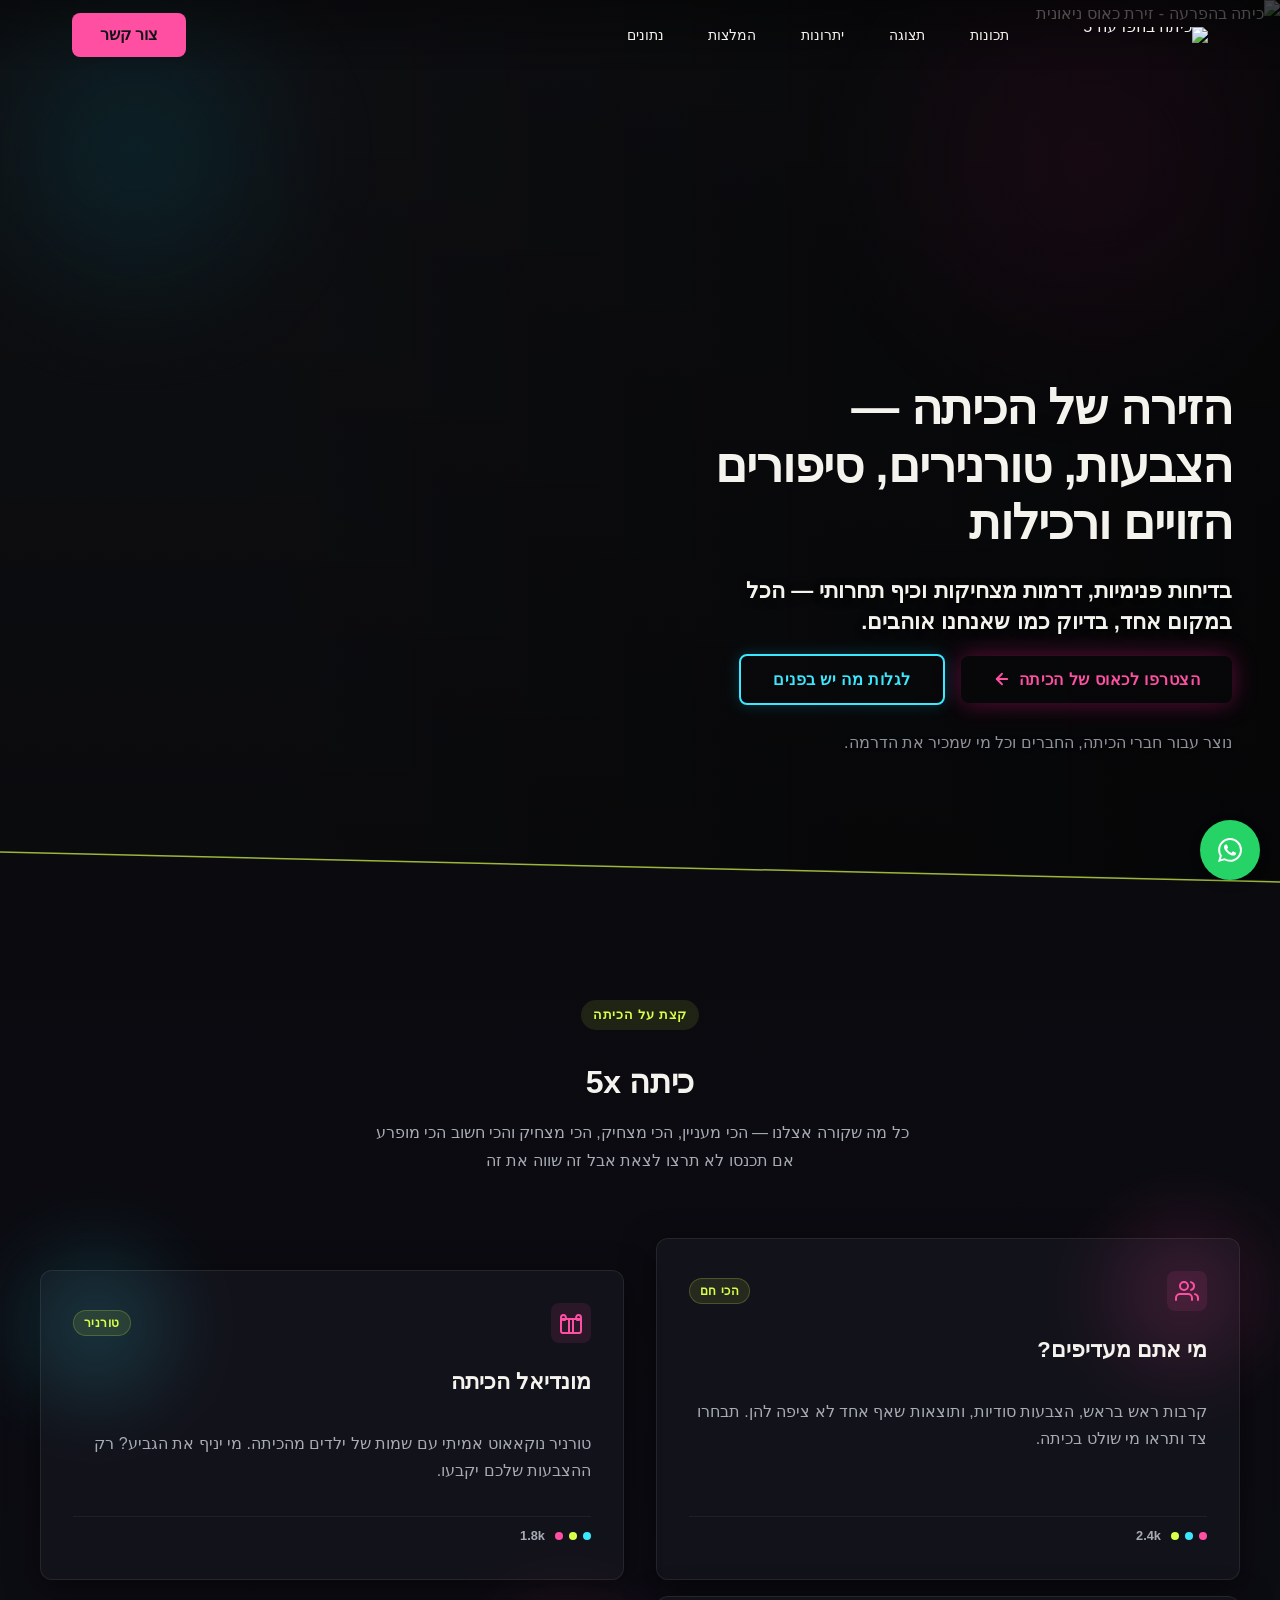
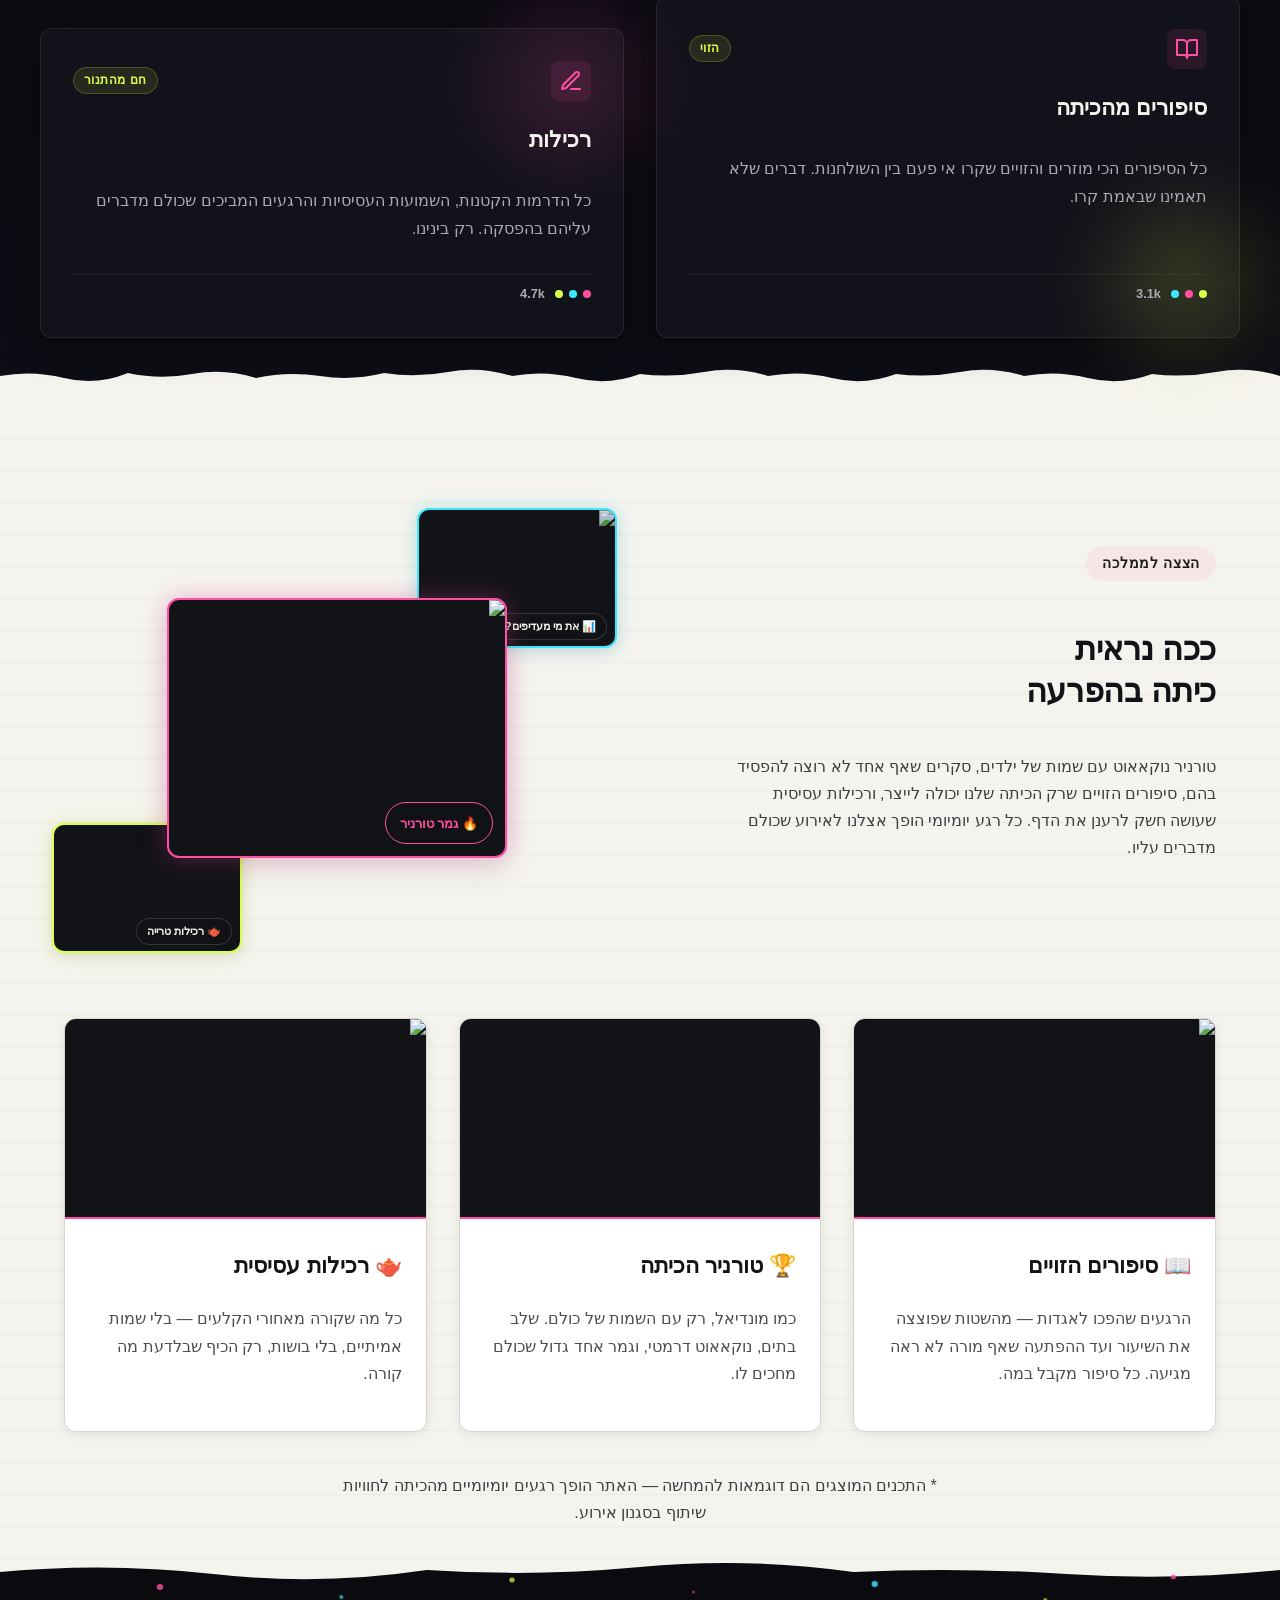
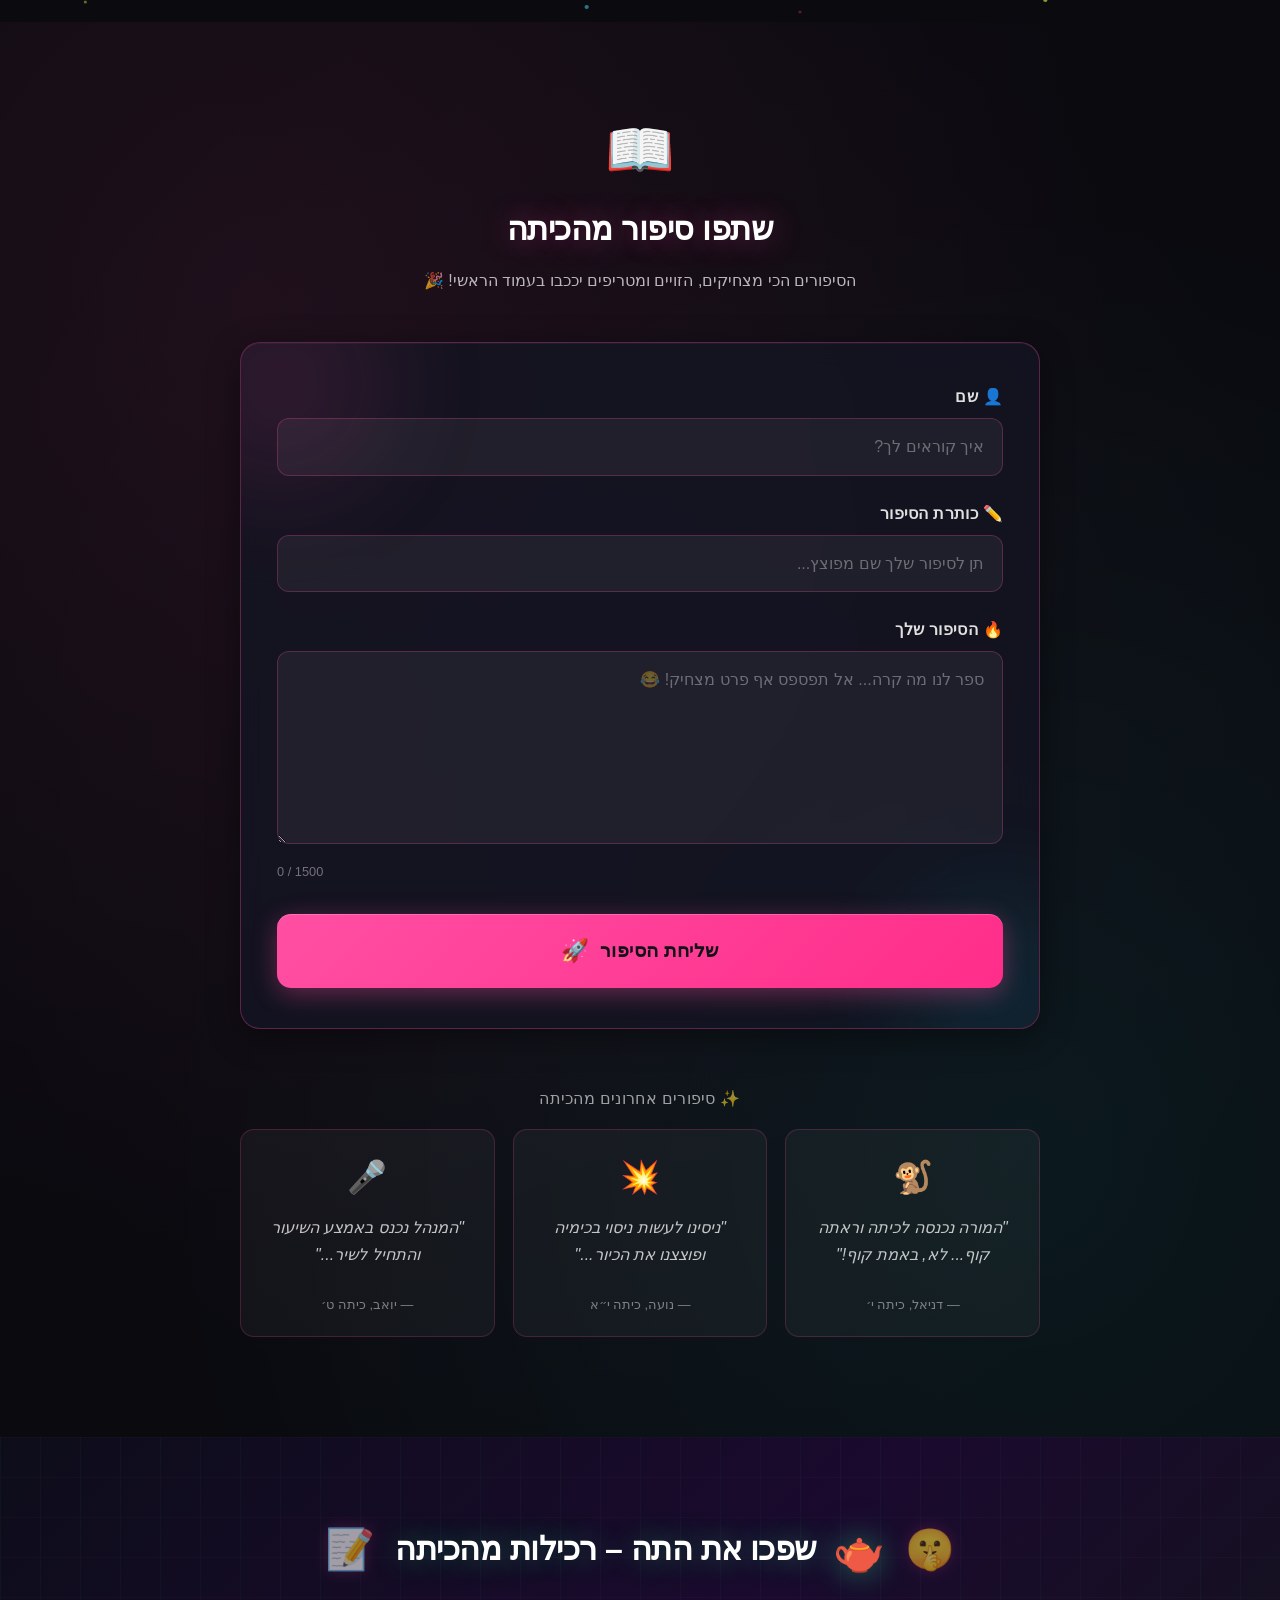
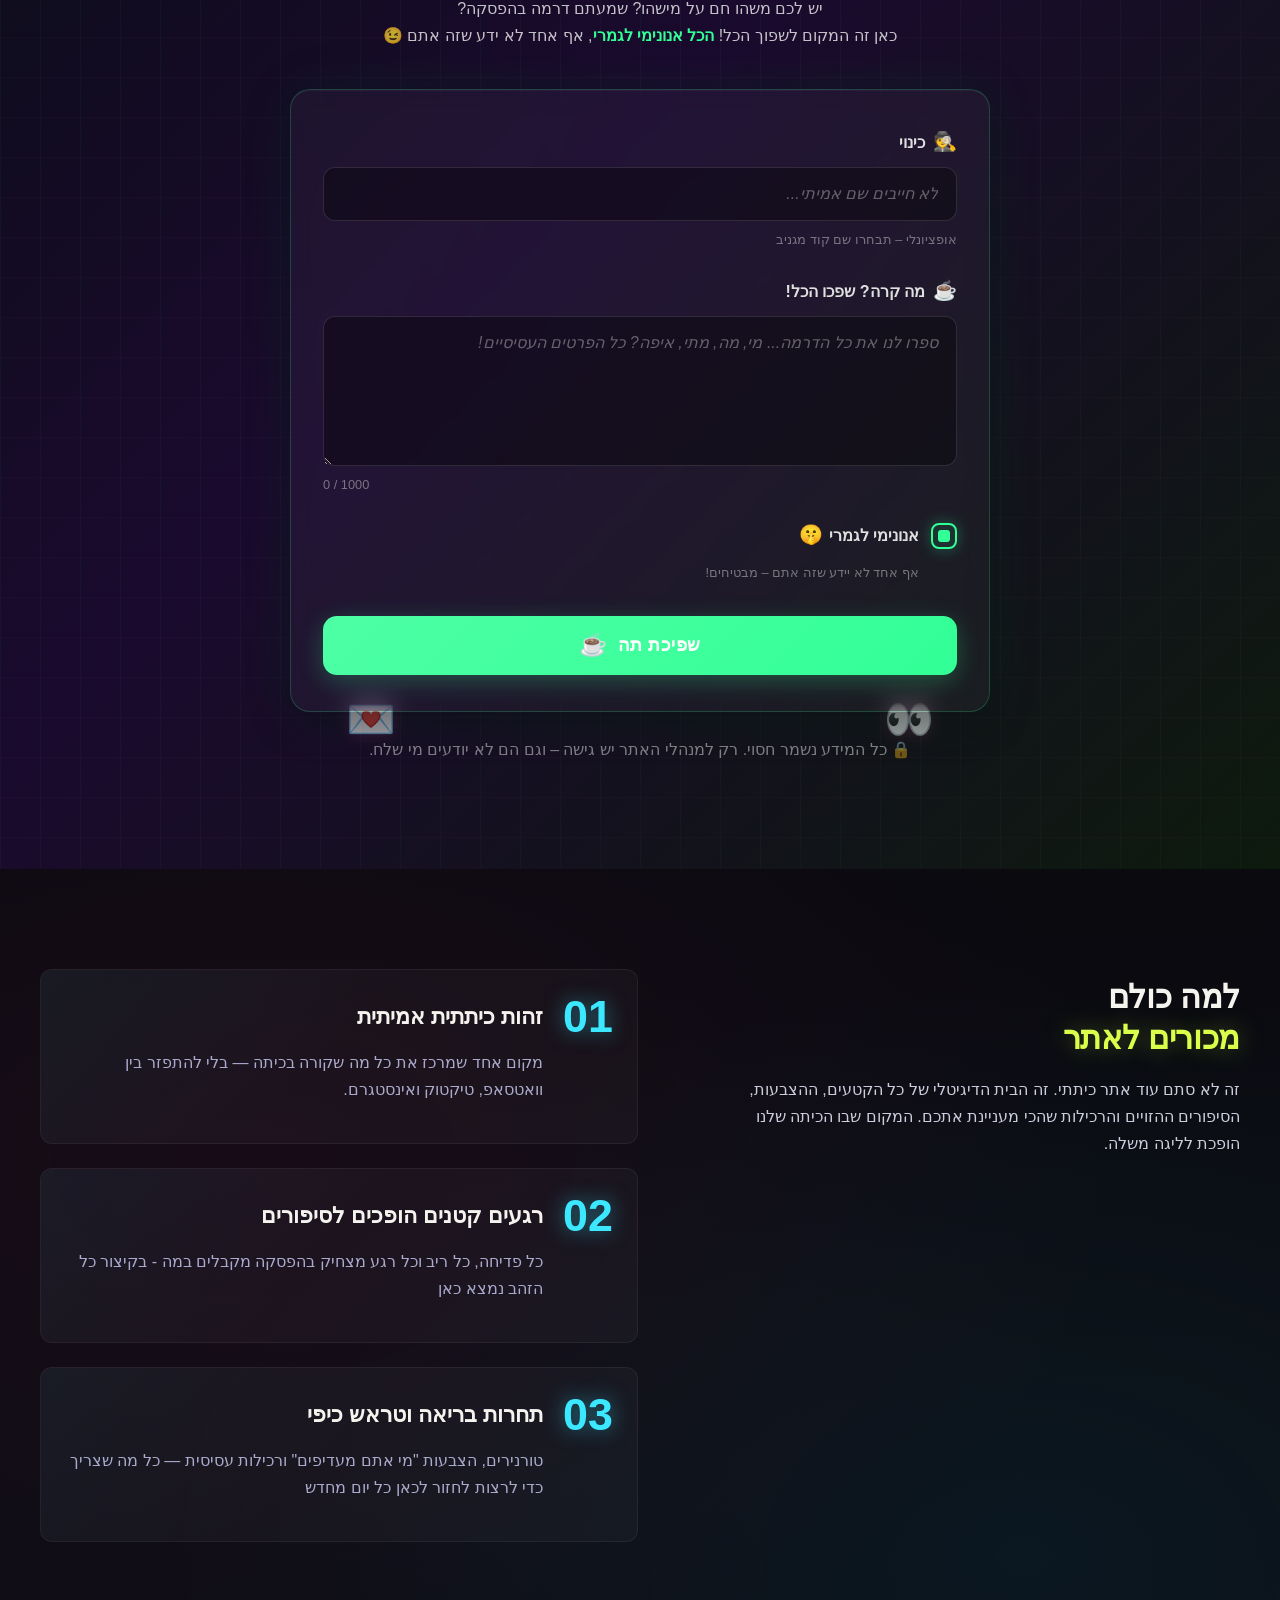
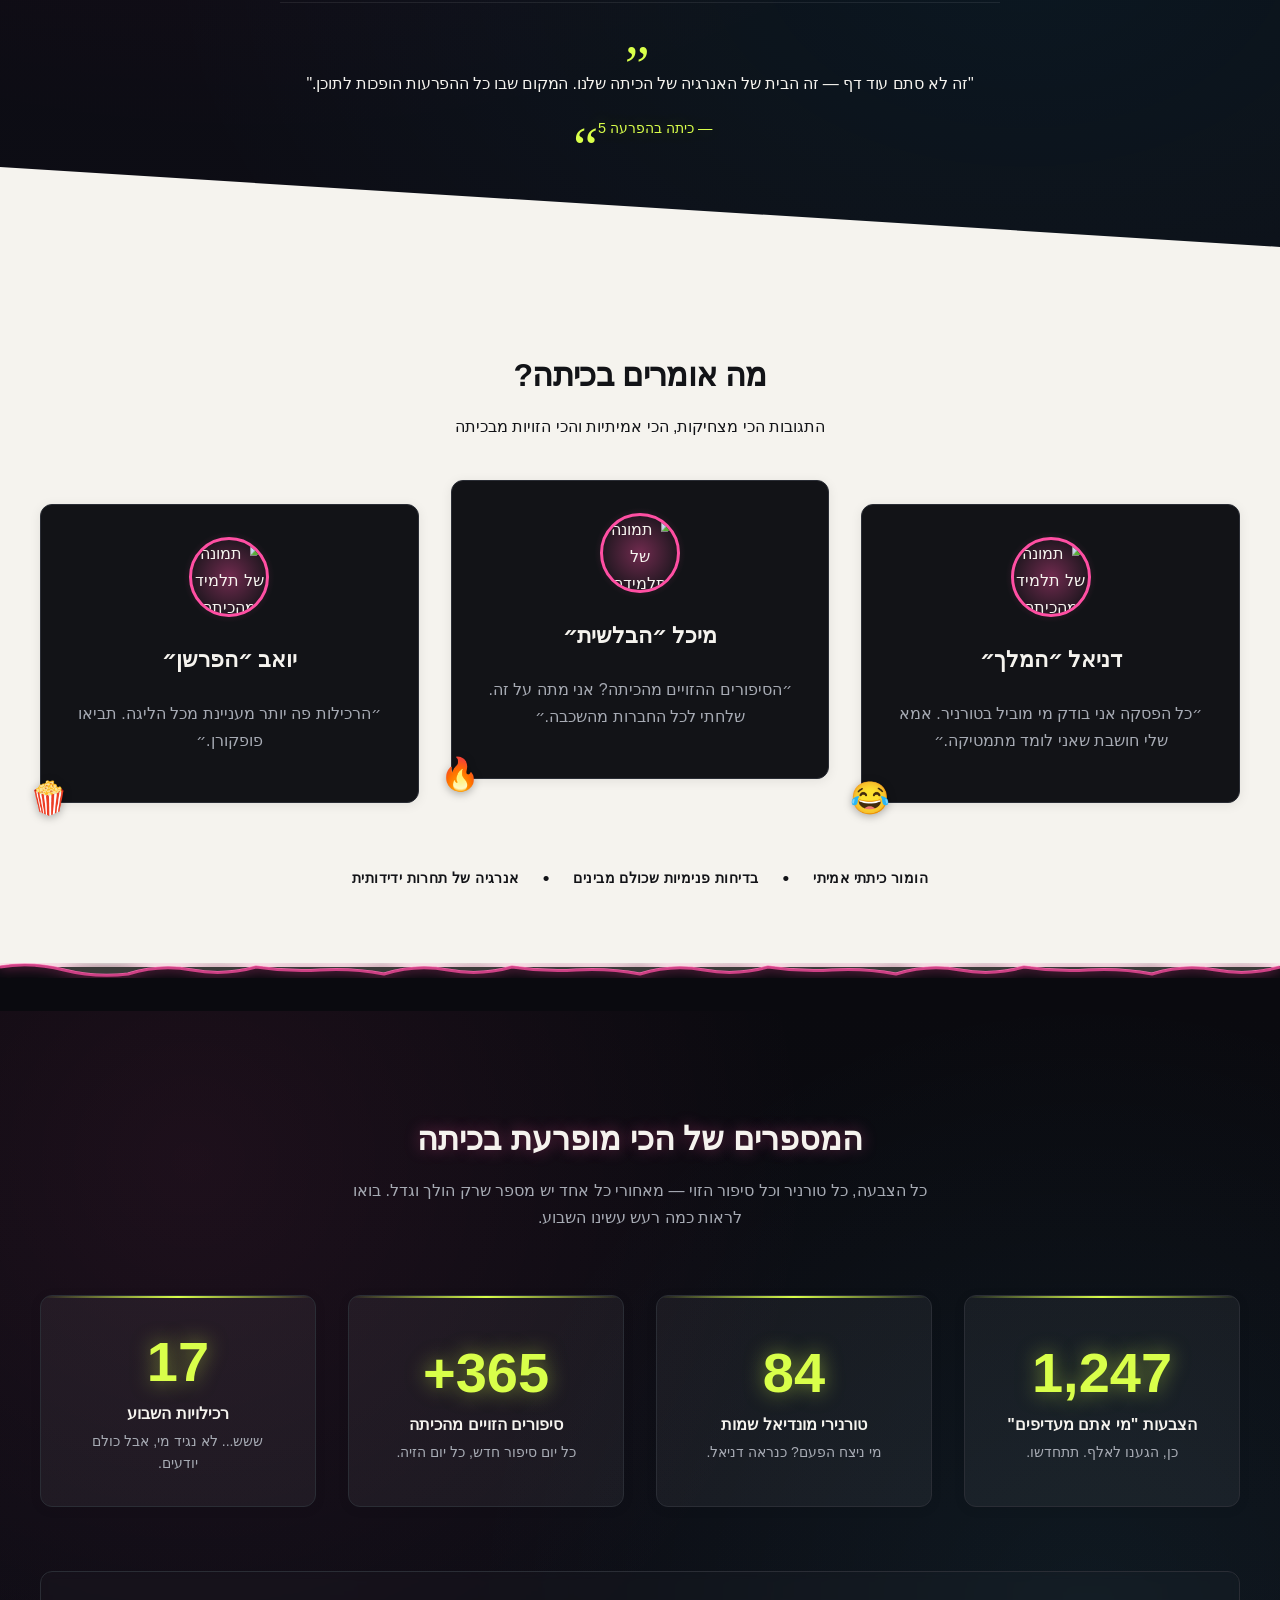
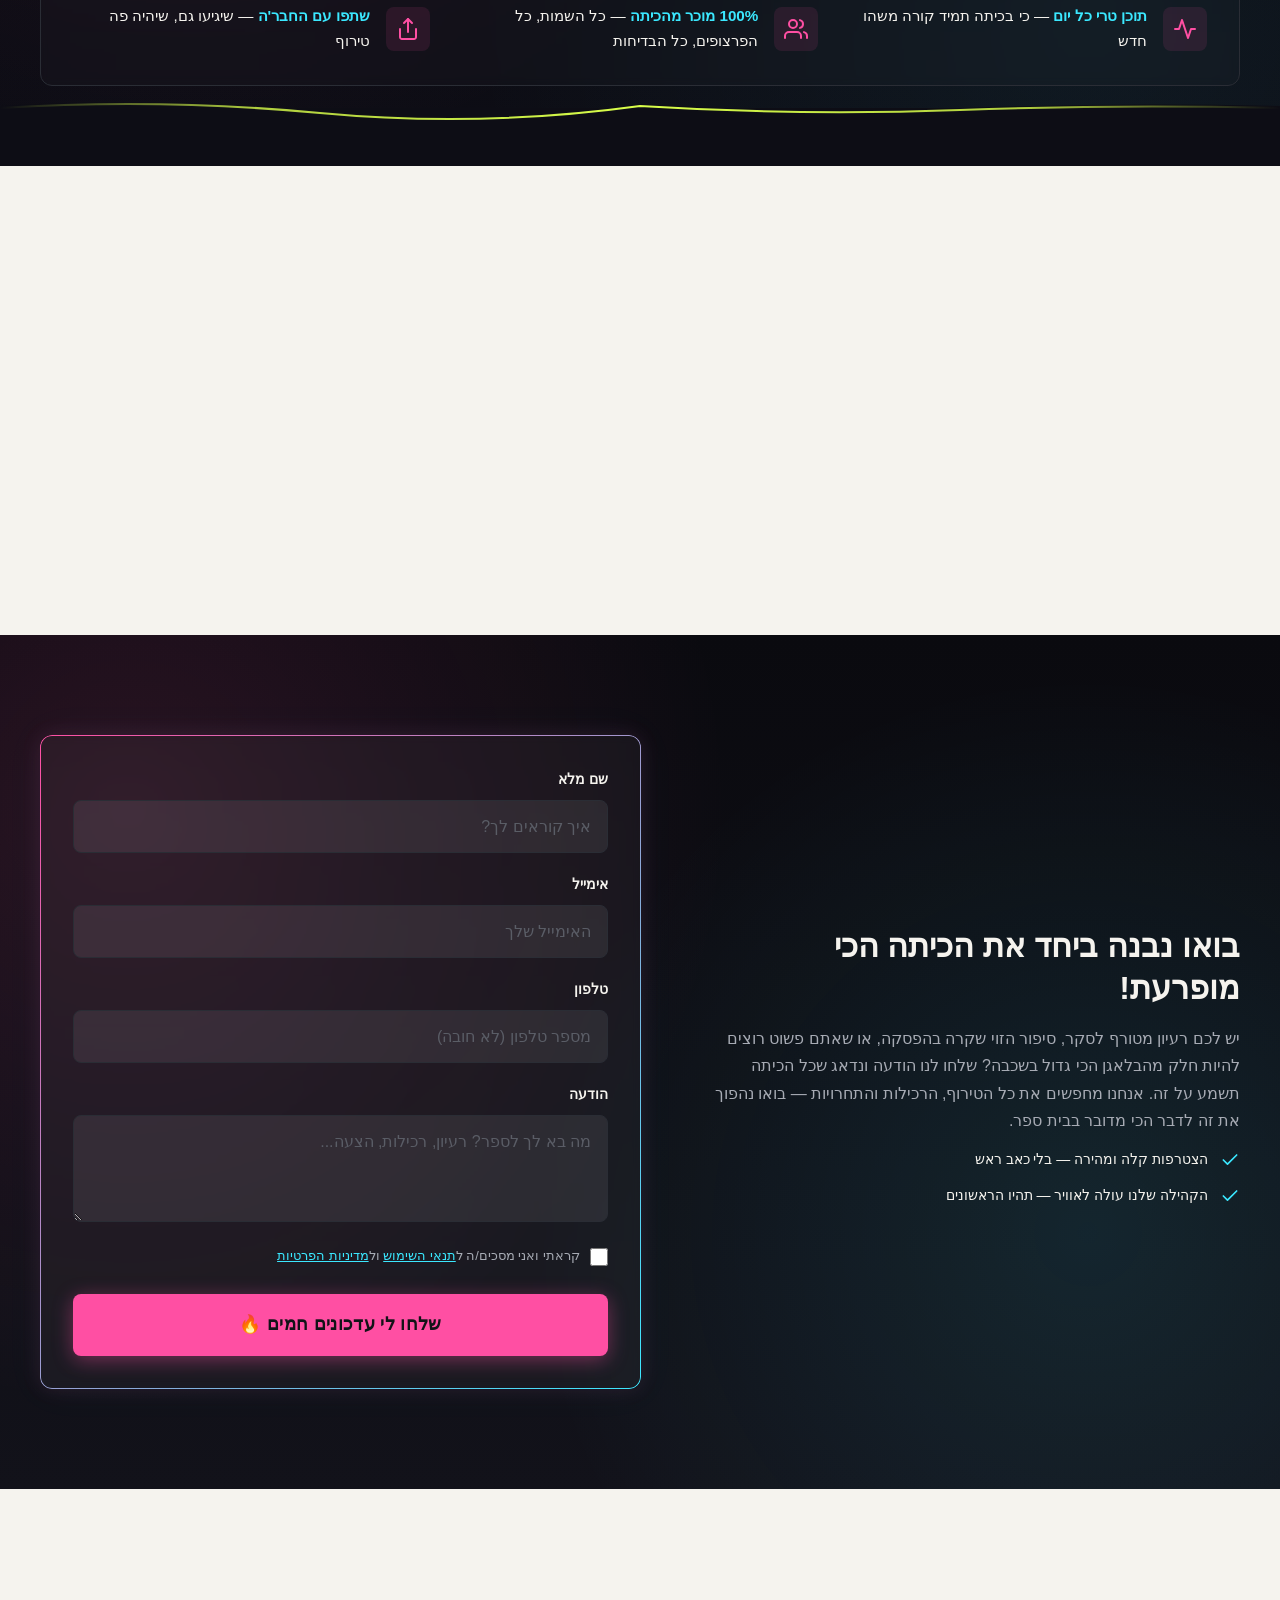
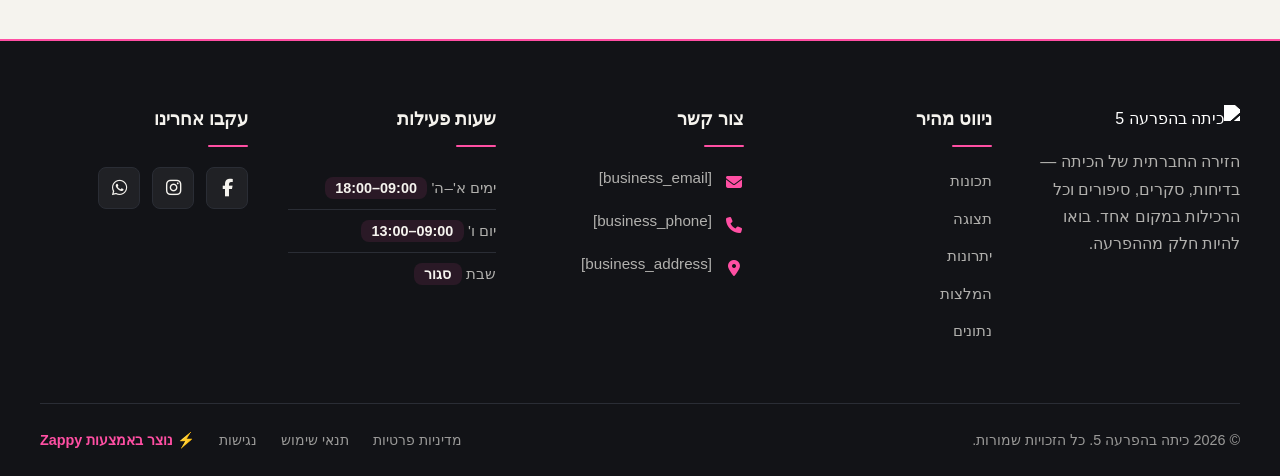
==== commit 8448d355: "Background sync: Progressive GitHub Sync" ====
--- a/public/index.html
+++ b/public/index.html
@@ -1,4 +1,4 @@
-<!doctype html><html dir="rtl" lang="he"><head><meta charset="UTF-8"><meta content="width=device-width,initial-scale=1" name="viewport"><meta content="index, follow" name="robots"><title>ברוכים הבאים לכאוס — כיתה בהפרעה 5</title><meta content="המקום שבו הכיתה מתעוררת לחיים! הצביעו בסקרים כמו &#39;את מי אתם מעדיפים?&#39;, השתתפו בטורנירים מטורפים, קראו סיפורים פרועים ורכילות עסיסית מחיי הכיתה. היכנסו עכשיו ובואו לעשות הפרעות!" name="description"><meta content="כיתה, כיתה בהפרעה, הפרעות בע''מ, רכילות, סקרים" name="keywords"><link href="/assets/favicon.ico" rel="icon" type="image/x-icon"><link href="/assets/favicon-16x16.png" rel="icon" type="image/png" sizes="16x16"><link href="/assets/favicon-32x32.png" rel="icon" type="image/png" sizes="32x32"><link href="/assets/favicon-48x48.png" rel="icon" type="image/png" sizes="48x48"><link href="/assets/favicon-192x192.png" rel="icon" type="image/png" sizes="192x192"><link href="/assets/favicon-512x512.png" rel="icon" type="image/png" sizes="512x512"><link href="/assets/apple-touch-icon.png" rel="apple-touch-icon"><script>!function(){"use strict";var t="fda3ffd8-441c-4076-8ae9-43a9175c0a34",e="https://api.zappy5.com/api/analytics/track",a=18e5,n=2592e6,o=!0,i=!0,r=!0;var s=function(){var e="zappy_visitor_"+t,a=null;try{if(a=localStorage.getItem(e)){var o=JSON.parse(a),i=Date.now();if(i-o.created<n)return o.lastSeen=i,localStorage.setItem(e,JSON.stringify(o)),o.id}}catch(t){console.warn("Zappy Analytics: LocalStorage not available")}var r="zv_"+Date.now()+"_"+Math.random().toString(36).substr(2,9);try{localStorage.setItem(e,JSON.stringify({id:r,created:Date.now(),lastSeen:Date.now()}))}catch(t){}return r}(),c=function(){var e="zappy_session_"+t,n=null;try{if(n=sessionStorage.getItem(e)){var o=JSON.parse(n),i=Date.now();if(i-o.timestamp<a)return o.timestamp=i,sessionStorage.setItem(e,JSON.stringify(o)),o.id}}catch(t){console.warn("Zappy Analytics: SessionStorage not available")}var r="zs_"+Date.now()+"_"+Math.random().toString(36).substr(2,9);try{sessionStorage.setItem(e,JSON.stringify({id:r,timestamp:Date.now()}))}catch(t){}return r}();function l(a,n){n=n||{};var o={website_id:t,event_type:a,page_path:window.location.pathname,referrer:document.referrer||"direct",visitor_id:s,session_id:c,metadata:n};if(navigator.sendBeacon){var i=new Blob([JSON.stringify(o)],{type:"application/json"});navigator.sendBeacon(e,i)}else fetch(e,{method:"POST",headers:{"Content-Type":"application/json"},body:JSON.stringify(o),keepalive:!0}).catch(function(t){console.warn("Zappy Analytics: Failed to track event",t)})}o&&l("pageview",{title:document.title,url:window.location.href}),i&&document.addEventListener("click",function(t){var e=t.target;if("BUTTON"===e.tagName||e.closest("button")){var a="BUTTON"===e.tagName?e:e.closest("button");l("click",{element:"button",text:a.textContent.trim().substring(0,100),id:a.id||null,class:a.className||null})}else if("A"===e.tagName||e.closest("a")){var n="A"===e.tagName?e:e.closest("a");l("navigation",{element:"link",text:n.textContent.trim().substring(0,100),href:n.href,external:n.hostname!==window.location.hostname})}},!0),r&&document.addEventListener("submit",function(t){var e=t.target;l("form_submit",{form_id:e.id||null,form_name:e.name||null,form_action:e.action||null,form_method:e.method||"GET"})},!0);var d=Date.now();window.addEventListener("beforeunload",function(){l("page_unload",{time_on_page:Math.floor((Date.now()-d)/1e3),page_path:window.location.pathname})}),window.zappyAnalytics={track:l,getVisitorId:function(){return s},getSessionId:function(){return c}}}()</script><meta content="ברוכים הבאים לכאוס — כיתה בהפרעה 5" property="og:title"><meta content="המקום שבו הכיתה מתעוררת לחיים! הצביעו בסקרים כמו &#39;את מי אתם מעדיפים?&#39;, השתתפו בטורנירים מטורפים, קראו סיפורים פרועים ורכילות עסיסית מחיי הכיתה. היכנסו עכשיו ובואו לעשות הפרעות!" property="og:description"><meta content="summary_large_image" name="twitter:card"><meta content="ברוכים הבאים לכאוס — כיתה בהפרעה 5" name="twitter:title"><meta content="המקום שבו הכיתה מתעוררת לחיים! הצביעו בסקרים כמו &#39;את מי אתם מעדיפים?&#39;, השתתפו בטורנירים מטורפים, קראו סיפורים פרועים ורכילות עסיסית מחיי הכיתה. היכנסו עכשיו ובואו לעשות הפרעות!" name="twitter:description"><meta content="website" property="og:type"><meta content="he_IL" property="og:locale"><link href="https://cdnjs.cloudflare.com/ajax/libs/font-awesome/6.4.0/css/all.min.css" rel="stylesheet"><style>.skip-link{position:absolute;top:0;left:0;transform:translateY(-200%);padding:12px 18px;background:var(--bg-dark,#1a1a1a);color:var(--text-light,#fff);font-weight:600;border-radius:0 0 8px 0;z-index:10000}.skip-link:focus{transform:none;outline:2px solid var(--ring,#fff);outline-offset:2px}:focus-visible{outline:2px solid var(--ring,currentColor);outline-offset:3px}</style><link href="/assets/favicon.ico" rel="icon" type="image/x-icon"><link href="/assets/favicon-16x16.png" rel="icon" type="image/png" sizes="16x16"><link href="/assets/favicon-32x32.png" rel="icon" type="image/png" sizes="32x32"><link href="/assets/favicon-48x48.png" rel="icon" type="image/png" sizes="48x48"><link href="/assets/favicon-192x192.png" rel="icon" type="image/png" sizes="192x192"><link href="/assets/favicon-512x512.png" rel="icon" type="image/png" sizes="512x512"><link href="/assets/apple-touch-icon.png" rel="apple-touch-icon"><link href="https://cdn.jsdelivr.net/npm/vanilla-cookieconsent@3/dist/cookieconsent.css" rel="stylesheet"><script src="https://cdn.jsdelivr.net/npm/vanilla-cookieconsent@3/dist/cookieconsent.umd.js"></script><script src="https://cdn.jsdelivr.net/gh/mickidum/acc_toolbar/acctoolbar/acctoolbar.min.js"></script><link href="/styles.css" rel="stylesheet"><script>window.ZAPPY_WEBSITE_ID="fda3ffd8-441c-4076-8ae9-43a9175c0a34",window.ZAPPY_API_BASE="https://api.zappy5.com"</script><style id="zappy-dropdown-submenu-styles">#navMenu li:has(.sub-menu),.nav-menu li:has(.sub-menu),.navbar li:has(.sub-menu),nav li:has(.sub-menu){position:relative}#navMenu .sub-menu,.nav-menu .sub-menu,.navbar .sub-menu,nav .sub-menu{display:block!important;position:absolute!important;top:100%;left:0;min-width:220px;background:#fff;border-radius:8px;box-shadow:0 8px 25px rgba(0,0,0,.15);padding:8px 0;opacity:0;visibility:hidden;transform:translateY(10px);transition:all .3s ease;z-index:1000;list-style:none;pointer-events:none}#navMenu li:hover>.sub-menu,.nav-menu li:hover>.sub-menu,.navbar li:hover>.sub-menu,nav li:hover>.sub-menu{opacity:1!important;visibility:visible!important;transform:translateY(0)!important;pointer-events:auto!important}.sub-menu li{list-style:none;margin:0;padding:0}.sub-menu a{display:block!important;padding:10px 16px!important;color:var(--text-dark,#333)!important;font-weight:500;text-decoration:none;white-space:nowrap;transition:background-color .2s}.sub-menu .zappy-nav-child>a{padding-left:28px!important;font-size:.9em!important;opacity:.85!important}[dir=rtl] .sub-menu .zappy-nav-child>a,html[lang=ar] .sub-menu .zappy-nav-child>a,html[lang=he] .sub-menu .zappy-nav-child>a{padding-left:10px!important;padding-right:28px!important}.sub-menu .zappy-nav-parent>a{font-weight:600!important}.sub-menu a:hover{background-color:#f5f5f5}[dir=rtl] .nav-menu .sub-menu,[dir=rtl] .navbar .sub-menu,[dir=rtl] nav .sub-menu,html[lang=ar] .nav-menu .sub-menu,html[lang=ar] .navbar .sub-menu,html[lang=ar] nav .sub-menu,html[lang=he] .nav-menu .sub-menu,html[lang=he] .navbar .sub-menu,html[lang=he] nav .sub-menu{left:auto!important;right:0!important}.sub-menu:empty,.sub-menu:not(:has(li)):not(:has(> a)),.sub-menu:not(:has(li:not(.zappy-hidden-menu-item))):not(:has(> a)){display:none!important;opacity:0!important;visibility:hidden!important;pointer-events:none!important}li:has(.menu-group-title):hover>.sub-menu{opacity:1!important;visibility:visible!important;transform:translateY(0)!important;pointer-events:auto!important}#navMenu>li>.menu-group-title,.nav-menu>li>.menu-group-title{display:inline-block;padding:.5rem 1rem;cursor:default;user-select:none}@media (max-width:768px){#navMenu .sub-menu,.nav-menu .sub-menu,.navbar .sub-menu,nav .sub-menu{position:static!important;transform:none!important;box-shadow:none!important;background:0 0!important;max-height:0;overflow:hidden;opacity:0;visibility:hidden;transition:max-height .3s ease,opacity .3s ease;padding:0!important;border-radius:0!important}#navMenu .sub-menu.mobile-expanded,.nav-menu .sub-menu.mobile-expanded,.navbar .sub-menu.mobile-expanded{max-height:none!important;overflow-y:visible!important;opacity:1!important;visibility:visible!important;padding:8px 0 8px 16px!important}[dir=rtl] .sub-menu.mobile-expanded,html[lang=he] .sub-menu.mobile-expanded{padding:8px 16px 8px 0!important}#navMenu li:hover>.sub-menu,.nav-menu li:hover>.sub-menu,.navbar li:hover>.sub-menu,nav li:hover>.sub-menu{opacity:0;visibility:hidden;pointer-events:none}#navMenu li>.sub-menu.mobile-expanded,.nav-menu li>.sub-menu.mobile-expanded,.navbar li>.sub-menu.mobile-expanded,nav li>.sub-menu.mobile-expanded{opacity:1!important;visibility:visible!important;pointer-events:auto!important}#navMenu li:has(.sub-menu),.nav-menu li:has(.sub-menu),.navbar li:has(.sub-menu),nav li:has(.sub-menu){display:flex!important;flex-wrap:wrap!important;align-items:center!important;position:relative!important;min-height:44px!important}#navMenu li:has(.sub-menu)>a,.nav-menu li:has(.sub-menu)>a,.navbar li:has(.sub-menu)>a,nav li:has(.sub-menu)>a{flex:1!important;min-width:0!important}#navMenu li:has(.sub-menu)>.menu-group-title,.nav-menu li:has(.sub-menu)>.menu-group-title,.navbar li:has(.sub-menu)>.menu-group-title,nav li:has(.sub-menu)>.menu-group-title{flex:1!important;min-width:0!important;padding:0!important;line-height:inherit!important}#navMenu li:has(.sub-menu)>.sub-menu,.nav-menu li:has(.sub-menu)>.sub-menu,.navbar li:has(.sub-menu)>.sub-menu,nav li:has(.sub-menu)>.sub-menu{flex-basis:100%!important;width:100%!important}#navMenu li:has(.sub-menu)>a [class*=arrow],#navMenu li:has(.sub-menu)>a [class*=chevron],.nav-menu li:has(.sub-menu)>a .fa-angle-down,.nav-menu li:has(.sub-menu)>a .fa-chevron-down,.nav-menu li:has(.sub-menu)>a [class*=arrow],.nav-menu li:has(.sub-menu)>a [class*=chevron],nav li:has(.sub-menu)>a [class*=arrow],nav li:has(.sub-menu)>a [class*=chevron]{display:none!important;visibility:hidden!important}.mobile-submenu-toggle{display:flex!important;align-items:center!important;justify-content:center!important;width:44px!important;height:auto!important;background:0 0!important;border:none!important;cursor:pointer!important;color:var(--text-light)!important;position:static!important;flex-shrink:0!important;align-self:stretch!important;z-index:2!important;padding:0!important;margin:0!important}.mobile-submenu-toggle::after{content:''!important;width:0!important;height:0!important;border-left:6px solid transparent!important;border-right:6px solid transparent!important;border-top:7px solid currentColor!important;transition:transform .3s ease!important}.mobile-submenu-toggle.expanded::after{transform:rotate(180deg)!important}.sub-menu a{padding:10px 0!important;display:block!important;color:var(--text-light)!important;white-space:normal!important}.sub-menu .zappy-nav-child>a{padding-left:28px!important;font-size:.9em!important;opacity:.85!important}[dir=rtl] .sub-menu .zappy-nav-child>a,html[lang=ar] .sub-menu .zappy-nav-child>a,html[lang=he] .sub-menu .zappy-nav-child>a{padding-left:0!important;padding-right:28px!important}.sub-menu .zappy-nav-parent>a{font-weight:600!important}#navMenu.active,.nav-menu.active{max-width:100vw!important;overflow-x:hidden!important;box-sizing:border-box!important}.navbar .sub-menu li a,.zappy-products-dropdown .sub-menu a,nav.navbar .sub-menu li a{color:var(--text-light)!important}}@media (min-width:769px){.mobile-submenu-toggle{display:none!important}}</style><style id="zappy-widget-visibility">html[dir=rtl] .whatsapp-float{right:20px!important;left:auto!important}html:not([dir]) .whatsapp-float,html[dir=ltr] .whatsapp-float{left:20px!important;right:auto!important}html[dir=rtl] #mic-access-tool-general-button,html[dir=rtl] #mic-init-access-tool #mic-access-tool-general-button,html[dir=rtl] #mic-init-access-tool .mic-access-tool-general-button,html[dir=rtl] ._access-icon,html[dir=rtl] .mic-access-tool-general-button{left:20px!important;right:auto!important}html:not([dir]) #mic-access-tool-general-button,html:not([dir]) #mic-init-access-tool #mic-access-tool-general-button,html:not([dir]) #mic-init-access-tool .mic-access-tool-general-button,html:not([dir]) ._access-icon,html:not([dir]) .mic-access-tool-general-button,html[dir=ltr] #mic-access-tool-general-button,html[dir=ltr] #mic-init-access-tool #mic-access-tool-general-button,html[dir=ltr] #mic-init-access-tool .mic-access-tool-general-button,html[dir=ltr] ._access-icon,html[dir=ltr] .mic-access-tool-general-button{right:20px!important;left:auto!important}@media (max-width:768px){.whatsapp-float{display:flex!important}}@media (min-width:769px){.whatsapp-float{display:flex!important}}@media (max-width:768px){#mic-access-tool-general-button,#mic-init-access-tool #mic-access-tool-general-button,#mic-init-access-tool .mic-access-tool-general-button,._access-icon,.mic-access-tool-general-button{display:flex!important;visibility:visible!important;opacity:1!important;pointer-events:auto!important}#mic-access-tool-box.opened-mic-access-tool,#mic-init-access-tool #mic-access-tool-box.opened-mic-access-tool,.mic-access-tool-box.opened-mic-access-tool{visibility:visible!important;opacity:1!important;pointer-events:auto!important}}@media (min-width:769px){#mic-access-tool-general-button,#mic-init-access-tool #mic-access-tool-general-button,#mic-init-access-tool .mic-access-tool-general-button,._access-icon,.mic-access-tool-general-button{display:flex!important;visibility:visible!important;opacity:1!important;pointer-events:auto!important}#mic-access-tool-box.opened-mic-access-tool,#mic-init-access-tool #mic-access-tool-box.opened-mic-access-tool,.mic-access-tool-box.opened-mic-access-tool{visibility:visible!important;opacity:1!important;pointer-events:auto!important}}</style></head><body><a href="#main" class="skip-link">דלג לתוכן הראשי</a><nav class="navbar" dir="rtl"><button class="mobile-toggle" aria-label="Menu" id="mobileToggle"><svg viewBox="0 0 24 24" fill="none" height="24" width="24" class="hamburger-icon"><path d="M3 12h18M3 6h18M3 18h18" stroke="currentColor" stroke-width="2" stroke-linecap="round"></path></svg> <svg viewBox="0 0 24 24" fill="none" height="24" width="24" class="close-icon" style="display:none"><path d="M18 6L6 18M6 6l12 12" stroke="currentColor" stroke-width="2" stroke-linecap="round"></path></svg></button> <button class="phone-header-btn" aria-label="Call" data-phone="[business_phone]"><svg viewBox="0 0 24 24" fill="currentColor" height="20" width="20"><path d="M22 16.92v3a2 2 0 0 1-2.18 2 19.79 19.79 0 0 1-8.63-3.07 19.5 19.5 0 0 1-6-6 19.79 19.79 0 0 1-3.07-8.67A2 2 0 0 1 4.11 2h3a2 2 0 0 1 2 1.72 12.84 12.84 0 0 0 .7 2.81 2 2 0 0 1-.45 2.11L8.09 9.91a16 16 0 0 0 6 6l1.27-1.27a2 2 0 0 1 2.11-.45 12.84 12.84 0 0 0 2.81.7A2 2 0 0 1 22 16.92z"></path></svg></button><div class="nav-container"><div class="nav-right-group"><div class="nav-brand"><a href="/" class="logo-link"><img alt="כיתה בהפרעה 5" class="logo" src="/assets/site-----image-1.webp"></a></div><ul class="nav-menu" id="navMenu"><li><a href="#features">תכונות</a></li><li><a href="#showcase">תצוגה</a></li><li><a href="#benefits">יתרונות</a></li><li><a href="#testimonials">המלצות</a></li><li><a href="#stats">נתונים</a></li><li><a href="#class-poll">🗳️ הצבעה</a></li><li class="mobile-contact-link nav-cta-mobile-item"><a href="#cta" class="nav-cta-btn">צור קשר</a></li></ul></div><div class="nav-cta-container"><a href="#cta" class="nav-cta-btn">צור קשר</a></div></div></nav><script>window.addEventListener("load",function(){const e=document.querySelector(".navbar, nav, header");if(!e)return void console.log("[Navbar] Navbar element not found");let t=document.getElementById("mobileToggle")||document.querySelector(".mobile-toggle")||document.querySelector(".hamburger")||document.querySelector(".hamburger-menu")||document.querySelector(".menu-toggle")||document.querySelector(".burger-menu")||document.querySelector('[aria-label="Menu"]')||document.querySelector('[aria-label="תפריט"]');const o=document.querySelector(".phone-header-btn"),n=window.getComputedStyle(e);let r=n.backgroundColor;if(console.log("[Navbar] Initial navbar background:",r),"transparent"===r||"rgba(0, 0, 0, 0)"===r||r.startsWith("rgba")&&r.includes(", 0)")){const e=n.backgroundImage;if(e&&"none"!==e)console.log("[Navbar] Navbar has background image/gradient, using dark text"),r="rgb(240, 240, 240)";else{const e=window.getComputedStyle(document.body).backgroundColor;console.log("[Navbar] Navbar transparent, using body background:",e),r=e}}const a=r.match(/\d+/g);if(a&&a.length>=3){const e=(.299*parseInt(a[0])+.587*parseInt(a[1])+.114*parseInt(a[2]))/255;console.log("[Navbar] Mobile button colors preserved from Claude CSS (luminance:",e.toFixed(2)+")");const n=document.createElement("style");n.id="zappy-mobile-nav-fix";document.documentElement.lang;document.documentElement.dir,n.textContent='\n        /* Hide mobile buttons on desktop, show only on mobile */\n        @media (min-width: 769px) {\n          .mobile-toggle,\n          .phone-header-btn {\n            display: none !important;\n          }\n        }\n        \n        /* Show and position mobile buttons correctly on mobile */\n        @media (max-width: 768px) {\n          .navbar,\n          nav.navbar {\n            min-height: 70px !important;\n          }\n\n          .mobile-toggle,\n          .phone-header-btn {\n            position: absolute !important;\n            top: 0 !important;\n            bottom: 0 !important;\n            margin-top: auto !important;\n            margin-bottom: auto !important;\n            transform: none !important;\n            z-index: 1001 !important;\n            display: flex !important;\n            align-items: center !important;\n            justify-content: center !important;\n            width: 36px !important;\n            height: 36px !important;\n            border-radius: 50% !important;\n            border: none !important;\n            cursor: pointer !important;\n            padding: 6px !important;\n            background: none !important;\n            color: var(--nav-text, var(--text-light)) !important;\n            touch-action: manipulation !important;\n            -webkit-tap-highlight-color: transparent !important;\n          }\n\n          html[data-zappy-site-type="ecommerce"] .phone-header-btn,\n          body[data-zappy-site-type="ecommerce"] .phone-header-btn,\n          html[data-zappy-site-type="ecommerce"] header .phone-header-btn,\n          html[data-zappy-site-type="ecommerce"] nav .phone-header-btn {\n            display: none !important;\n            visibility: hidden !important;\n            width: 0 !important;\n            height: 0 !important;\n            min-width: 0 !important;\n            overflow: hidden !important;\n          }\n          \n          /* LTR positioning (default): hamburger LEFT, phone RIGHT */\n          html:not([dir="rtl"]):not([lang="he"]):not([lang="ar"]) .mobile-toggle,\n          html[dir="ltr"] .mobile-toggle {\n            left: 12px !important;\n            right: auto !important;\n          }\n          html:not([dir="rtl"]):not([lang="he"]):not([lang="ar"]) .phone-header-btn,\n          html[dir="ltr"] .phone-header-btn {\n            right: 12px !important;\n            left: auto !important;\n          }\n          \n          /* RTL positioning: hamburger RIGHT, phone LEFT */\n          html[dir="rtl"] .mobile-toggle,\n          html[lang="he"] .mobile-toggle,\n          html[lang="ar"] .mobile-toggle {\n            right: 12px !important;\n            left: auto !important;\n          }\n          html[dir="rtl"] .phone-header-btn,\n          html[lang="he"] .phone-header-btn,\n          html[lang="ar"] .phone-header-btn {\n            left: 12px !important;\n            right: auto !important;\n          }\n          \n          /* CRITICAL: Ensure nav-container has min-height on mobile */\n          /* All children are positioned absolutely/fixed on mobile, so height:auto collapses to 0 */\n          .nav-container {\n            min-height: 70px !important;\n            position: relative !important;\n          }\n          \n          /* Ensure SVG icons are properly sized and inherit color */\n          .mobile-toggle svg,\n          .phone-header-btn svg {\n            width: 24px !important;\n            height: 24px !important;\n            /* Don\'t force display - let JavaScript control hamburger/close toggle */\n          }\n          \n          /* Reset nav-cta-container on mobile - remove desktop box-shadow/padding */\n          /* that creates a visible ghost box when CTA button is hidden */\n          .nav-cta-container {\n            box-shadow: none !important;\n            padding: 0 !important;\n          }\n          \n          /* Hide nav-cta-container entirely on mobile when there\'s no lang-switcher */\n          /* (only the CTA button is inside, and it\'s hidden on mobile) */\n          .nav-cta-container:not(:has(.lang-switcher)) {\n            display: none !important;\n          }\n          \n          /* CRITICAL: Prevent hero image fade gradient from bleeding over headline text */\n          /* The .image-fade-gradient has bottom: -30px (extends below parent) */\n          /* On mobile stacked layout, this overlaps the h1 text below the image */\n          .hero-image-column {\n            overflow: hidden !important;\n          }\n          .image-fade-gradient {\n            bottom: 0 !important;\n          }\n          \n          /* Hide desktop language switcher on mobile - hamburger menu handles it */\n          /* High specificity to override stored CSS */\n          .lang-switcher,\n          .nav-cta-container .lang-switcher,\n          .nav-container .lang-switcher,\n          .navbar .lang-switcher,\n          .navbar .nav-cta-container .lang-switcher {\n            display: none !important;\n          }\n        }\n      ';const r=document.getElementById("zappy-mobile-nav-fix");r&&r.remove(),document.head.appendChild(n),console.log("[Navbar] Critical CSS injected for mobile nav positioning");const i=window.innerWidth<=768;if(t){const e=t.querySelector(".hamburger-icon"),o=t.querySelector(".close-icon");e&&(e.style.setProperty("width","24px","important"),e.style.setProperty("height","24px","important"),e.style.setProperty("display","block","important")),o&&(o.style.setProperty("width","24px","important"),o.style.setProperty("height","24px","important"),o.style.setProperty("display","none","important")),i?(t.style.setProperty("position","absolute","important"),t.style.setProperty("top","0","important"),t.style.setProperty("bottom","0","important"),t.style.setProperty("margin-top","auto","important"),t.style.setProperty("margin-bottom","auto","important"),t.style.setProperty("transform","none","important"),t.style.setProperty("z-index","1001","important"),t.style.removeProperty("left"),t.style.removeProperty("right"),console.log("[Navbar] Mobile toggle positioning applied (mobile viewport)")):(t.style.removeProperty("position"),t.style.removeProperty("top"),t.style.removeProperty("transform"),t.style.removeProperty("z-index"),t.style.removeProperty("left"),t.style.removeProperty("right"),console.log("[Navbar] Desktop viewport - cleared mobile toggle inline positioning"))}if(o){const e=o.querySelector("svg");e&&(e.style.width="24px",e.style.height="24px",e.setAttribute("width","24"),e.setAttribute("height","24")),i?(o.style.setProperty("position","absolute","important"),o.style.setProperty("top","0","important"),o.style.setProperty("bottom","0","important"),o.style.setProperty("margin-top","auto","important"),o.style.setProperty("margin-bottom","auto","important"),o.style.setProperty("transform","none","important"),o.style.setProperty("z-index","1001","important"),o.style.removeProperty("left"),o.style.removeProperty("right"),console.log("[Navbar] Phone button positioning applied (mobile viewport)")):(o.style.removeProperty("position"),o.style.removeProperty("top"),o.style.removeProperty("transform"),o.style.removeProperty("z-index"),o.style.removeProperty("left"),o.style.removeProperty("right"),console.log("[Navbar] Desktop viewport - cleared phone button inline positioning"))}}else console.log("[Navbar] Could not parse background color:",r);t=document.getElementById("mobileToggle")||document.querySelector(".mobile-toggle")||document.querySelector(".hamburger")||document.querySelector(".hamburger-menu")||document.querySelector(".menu-toggle")||document.querySelector(".burger-menu")||document.querySelector('[aria-label="Menu"]')||document.querySelector('[aria-label="תפריט"]');const i=document.getElementById("navMenu")||document.querySelector(".nav-menu")||document.querySelector(".nav-links")||document.querySelector("nav ul:not(.submenu)");if(!t||!i)return void console.log("[Navbar] Mobile toggle or menu not found:",{toggle:!!t,menu:!!i});i.id||(i.id="navMenu"),console.log("[Navbar] Initializing mobile menu...");const l=t.cloneNode(!0);t.parentNode.replaceChild(l,t);var s=0;function p(e){var t=Date.now();t-s<300||(s=t,function(e){e.preventDefault(),e.stopPropagation();const t=l.querySelector(".hamburger-icon"),o=l.querySelector(".close-icon");i.classList.contains("active")?(i.classList.remove("active"),t&&t.style.setProperty("display","block","important"),o&&o.style.setProperty("display","none","important"),document.body.style.overflow="",document.body.classList.remove("menu-open"),console.log("[Navbar] Menu closed")):(i.classList.add("active"),t&&t.style.setProperty("display","none","important"),o&&o.style.setProperty("display","block","important"),document.body.style.overflow="hidden",document.body.classList.add("menu-open"),console.log("[Navbar] Menu opened"))}(e))}l.addEventListener("click",p),l.addEventListener("touchend",p),document.addEventListener("keydown",function(e){if(("Escape"===e.key||"Esc"===e.key)&&i.classList.contains("active")){const e=l.querySelector(".hamburger-icon"),t=l.querySelector(".close-icon");i.classList.remove("active"),e&&e.style.setProperty("display","block","important"),t&&t.style.setProperty("display","none","important"),document.body.style.overflow="",document.body.classList.remove("menu-open"),console.log("[Navbar] Menu closed (Escape)")}}),i.querySelectorAll("a").forEach(function(e){e.addEventListener("click",function(){if("#"===this.getAttribute("href"))return;const e=l.querySelector(".hamburger-icon"),t=l.querySelector(".close-icon");i.classList.remove("active"),e&&e.style.setProperty("display","block","important"),t&&t.style.setProperty("display","none","important"),document.body.style.overflow="",document.body.classList.remove("menu-open"),console.log("[Navbar] Menu closed (link clicked)")})});var m=i.querySelectorAll(".dropdown-toggle");m.forEach(function(e){e.addEventListener("click",function(e){e.preventDefault(),e.stopPropagation();var t=this.closest(".nav-dropdown");t&&(t.parentNode.querySelectorAll(".nav-dropdown.open").forEach(function(e){e!==t&&e.classList.remove("open")}),t.classList.toggle("open"),console.log("[Navbar] Dropdown toggled:",t.classList.contains("open")?"open":"closed"))})}),document.addEventListener("click",function(e){e.target.closest(".nav-dropdown")||document.querySelectorAll(".nav-dropdown.open").forEach(function(e){e.classList.remove("open")})}),console.log("[Navbar] Dropdown handlers initialized for "+m.length+" dropdowns"),o&&o.addEventListener("click",function(){const e=document.querySelectorAll('a[href^="tel:"]'),t=e.length>0?e[0].getAttribute("href").replace("tel:",""):"[business_phone]";window.location.href="tel:"+t,console.log("[Navbar] Phone button clicked")}),console.log("[Navbar] Mobile menu initialized successfully")})</script><main id="main"><section class="index-hero-section" id="hero" data-band-index="0" data-layout-spec="בית-hero" data-hero-type="fullscreen-scrim"><img alt="כיתה בהפרעה - זירת כאוס ניאונית" class="hero-bg-image" src="/assets/site-index-hero-image-1.webp" data-context="A dramatic classroom-at-night atmosphere reimagined as a social arena: desks, projector glow, neon chalk scribbles on a chalkboard, and blurred stage lights. The room is dark with electric pink and cyan rim lighting, subtle chalk dust texture, and restrained emoji reaction sparks floating in the air. Cinematic wide shot." data-element-id="img-1782773043425-utfkf7mw9" data-element-type="image" data-placeholder="index-hero-image-1" height="600" width="1200" loading="eager" data-hero-background="true" data-hero-bg="true" data-preserve-bg="0" fetchpriority="high" style="pointer-events:auto !important"><div class="hero-scrim" aria-hidden="true"></div><div class="hero-decorations" aria-hidden="true"><div class="deco-neon-grid"></div><div class="deco-pink-blob"></div><div class="deco-cyan-blob"></div></div><div class="hero-overlay-group"><h1 class="hero-headline">הזירה של הכיתה — הצבעות, טורנירים, סיפורים הזויים ורכילות</h1><h3 class="hero-subtitle">בדיחות פנימיות, דרמות מצחיקות וכיף תחרותי — הכל במקום אחד, בדיוק כמו שאנחנו אוהבים.</h3><div class="hero-ctas"><a href="#cta" class="btn btn-outline btn-secondary btn-neon" data-element-id="btn-1782773043415-8nfxvm1yl" data-element-type="button" data-native-element="true" style="outline:none;color:var(--primary-color, var(--primary, #8B0000)) !important;border-color:var(--primary-color, var(--primary, #8B0000)) !important;background-color:transparent !important;background-image:none !important"><span>הצטרפו לכאוס של הכיתה</span> <svg viewBox="0 0 24 24" fill="none" data-element-type="icon" data-icon-type="svg" height="20" stroke="currentColor" stroke-linecap="round" stroke-linejoin="round" stroke-width="2.5" width="20"><path d="M5 12h14"></path><path d="M12 5l7 7-7 7"></path></svg> </a><a href="#cta" class="btn btn-outline btn-secondary btn-outline-cyan" data-element-id="btn-1782773043415-l1smyfv8e" data-element-type="button" data-native-element="true" style="outline:none;color:rgb(59, 232, 255) !important;border-color:rgb(59, 232, 255) !important;background-color:transparent !important;background-image:none !important"><span>לגלות מה יש בפנים</span></a></div><p class="hero-trust-line">נוצר עבור חברי הכיתה, החברים וכל מי שמכיר את הדרמה.</p></div><div class="index-hero-divider-wrapper" aria-hidden="true"><svg viewBox="0 0 1200 80" xmlns="http://www.w3.org/2000/svg" preserveAspectRatio="none" aria-hidden="true" data-no-icon-edit="true"><defs><linearGradient id="hero-divider-grad" x1="0%" x2="0%" y1="0%" y2="100%"><stop offset="0%" stop-color="var(--accent)" stop-opacity="0"></stop><stop offset="85%" stop-color="var(--accent)" stop-opacity="0.12"></stop><stop offset="100%" stop-color="var(--accent)" stop-opacity="0.3"></stop></linearGradient></defs><path d="M0,80 L0,30 L1200,60 L1200,80 Z" fill="#0A0A0F"></path><path d="M0,32 L1200,62" stroke="var(--accent)" stroke-width="1.5" fill="#0A0A0F" opacity="0.7"></path></svg></div></section><section class="index-features-section" id="features" data-band-index="1" data-layout-spec="בית-features"><div class="index-features-section__container"><div class="index-features-section__intro"><p><span class="index-features-section__label">קצת על הכיתה</span></p><h2 class="index-features-section__title">כיתה 5x</h2><p class="index-features-section__subtitle">כל מה שקורה אצלנו — הכי מעניין, הכי מצחיק, הכי מצחיק והכי חשוב הכי מופרע&nbsp;<br>אם תכנסו לא תרצו לצאת אבל זה שווה את זה</p></div><div class="index-features-section__grid"><article class="zappy-grid-item-no-stretch index-features-section__card" data-grid-item-index="0"><div class="index-features-section__card-glow index-features-section__card-glow--pink"></div><div class="index-features-section__card-inner"><div class="index-features-section__card-header"><span class="index-features-section__card-icon" aria-hidden="true"><svg viewBox="0 0 24 24" fill="none" data-element-type="icon" data-icon-type="svg" height="24" stroke="currentColor" stroke-linecap="round" stroke-linejoin="round" stroke-width="2" width="24"><path d="M17 21v-2a4 4 0 0 0-4-4H5a4 4 0 0 0-4 4v2"></path><circle cx="9" cy="7" r="4"></circle><path d="M23 21v-2a4 4 0 0 0-3-3.87"></path><path d="M16 3.13a4 4 0 0 1 0 7.75"></path></svg> </span><span class="index-features-section__card-badge">הכי חם</span></div><h3 class="index-features-section__card-title">מי אתם מעדיפים?</h3><p class="index-features-section__card-text">קרבות ראש בראש, הצבעות סודיות, ותוצאות שאף אחד לא ציפה להן. תבחרו צד ותראו מי שולט בכיתה.</p><div class="index-features-section__reactions"><span class="index-features-section__reaction-dot" style="background:#FF4FA3"></span> <span class="index-features-section__reaction-dot" style="background:#3BE8FF"></span> <span class="index-features-section__reaction-dot" style="background:#D9FF4A"></span> <span class="index-features-section__reaction-count">2.4k</span></div></div></article><article class="zappy-grid-item-no-stretch index-features-section__card" data-grid-item-index="1"><div class="index-features-section__card-glow index-features-section__card-glow--cyan"></div><div class="index-features-section__card-inner"><div class="index-features-section__card-header"><span class="index-features-section__card-icon" aria-hidden="true"><svg viewBox="0 0 24 24" fill="none" data-element-type="icon" data-icon-type="svg" height="24" stroke="currentColor" stroke-linecap="round" stroke-linejoin="round" stroke-width="2" width="24"><path d="M6 9H4.5a2.5 2.5 0 0 1 0-5C7 4 7 8 7 8"></path><path d="M18 9h1.5a2.5 2.5 0 0 0 0-5C17 4 17 8 17 8"></path><path d="M4 22h16"></path><path d="M10 22V8"></path><path d="M14 22V8"></path><path d="M2 8h20v12a2 2 0 0 1-2 2H4a2 2 0 0 1-2-2Z"></path></svg> </span><span class="index-features-section__card-badge">טורניר</span></div><h3 class="index-features-section__card-title">מונדיאל הכיתה</h3><p class="index-features-section__card-text">טורניר נוקאאוט אמיתי עם שמות של ילדים מהכיתה. מי יניף את הגביע? רק ההצבעות שלכם יקבעו.</p><div class="index-features-section__reactions"><span class="index-features-section__reaction-dot" style="background:#3BE8FF"></span> <span class="index-features-section__reaction-dot" style="background:#D9FF4A"></span> <span class="index-features-section__reaction-dot" style="background:#FF4FA3"></span> <span class="index-features-section__reaction-count">1.8k</span></div></div></article><article class="zappy-grid-item-no-stretch index-features-section__card" data-grid-item-index="2"><div class="index-features-section__card-glow index-features-section__card-glow--lime"></div><div class="index-features-section__card-inner"><div class="index-features-section__card-header"><span class="index-features-section__card-icon" aria-hidden="true"><svg viewBox="0 0 24 24" fill="none" data-element-type="icon" data-icon-type="svg" height="24" stroke="currentColor" stroke-linecap="round" stroke-linejoin="round" stroke-width="2" width="24"><path d="M2 3h6a4 4 0 0 1 4 4v14a3 3 0 0 0-3-3H2z"></path><path d="M22 3h-6a4 4 0 0 0-4 4v14a3 3 0 0 1 3-3h7z"></path></svg> </span><span class="index-features-section__card-badge">הזוי</span></div><h3 class="index-features-section__card-title">סיפורים מהכיתה</h3><p class="index-features-section__card-text">כל הסיפורים הכי מוזרים והזויים שקרו אי פעם בין השולחנות. דברים שלא תאמינו שבאמת קרו.</p><div class="index-features-section__reactions"><span class="index-features-section__reaction-dot" style="background:#D9FF4A"></span> <span class="index-features-section__reaction-dot" style="background:#FF4FA3"></span> <span class="index-features-section__reaction-dot" style="background:#3BE8FF"></span> <span class="index-features-section__reaction-count">3.1k</span></div></div></article><article class="zappy-grid-item-no-stretch index-features-section__card" data-grid-item-index="3"><div class="index-features-section__card-glow index-features-section__card-glow--pink"></div><div class="index-features-section__card-inner"><div class="index-features-section__card-header"><span class="index-features-section__card-icon" aria-hidden="true"><svg viewBox="0 0 24 24" fill="none" data-element-type="icon" data-icon-type="svg" height="24" stroke="currentColor" stroke-linecap="round" stroke-linejoin="round" stroke-width="2" width="24" style="cursor:pointer"><path d="M12 20h9"></path><path d="M16.5 3.5a2.121 2.121 0 0 1 3 3L7 19l-4 1 1-4L16.5 3.5z"></path></svg> </span><span class="index-features-section__card-badge">חם מהתנור</span></div><h3 class="index-features-section__card-title">רכילות</h3><p class="index-features-section__card-text">כל הדרמות הקטנות, השמועות העסיסיות והרגעים המביכים שכולם מדברים עליהם בהפסקה. רק בינינו.</p><div class="index-features-section__reactions"><span class="index-features-section__reaction-dot" style="background:#FF4FA3"></span> <span class="index-features-section__reaction-dot" style="background:#3BE8FF"></span> <span class="index-features-section__reaction-dot" style="background:#D9FF4A"></span> <span class="index-features-section__reaction-count">4.7k</span></div></div></article></div></div><div class="index-features-section__divider-wrapper" aria-hidden="true" data-no-icon-edit="true"><svg viewBox="0 0 1200 80" xmlns="http://www.w3.org/2000/svg" preserveAspectRatio="none"><defs><linearGradient id="divider-highlight" x1="0%" x2="100%" y1="0%" y2="0%"><stop offset="0%" stop-color="var(--secondary)" stop-opacity="0.3"></stop><stop offset="100%" stop-color="var(--secondary)" stop-opacity="0.05"></stop></linearGradient></defs><path d="M0,80 L0,38 Q30,32 60,40 T120,35 Q150,42 180,36 T240,40 Q270,33 300,38 T360,35 Q390,40 420,34 T480,38 Q510,32 540,40 T600,36 Q630,40 660,34 T720,38 Q750,32 780,40 T840,36 Q870,40 900,34 T960,38 Q990,32 1020,40 T1080,36 Q1110,40 1140,34 T1200,38 L1200,80 Z" fill="var(--bg-light)"></path><path d="M0,80 L0,40 Q30,34 60,42 T120,37 Q150,44 180,38 T240,42 Q270,35 300,40 T360,37 Q390,42 420,36 T480,40 Q510,34 540,42 T600,38 Q630,42 660,36 T720,40 Q750,34 780,42 T840,38 Q870,42 900,36 T960,40 Q990,34 1020,42 T1080,38 Q1110,42 1140,36 T1200,40 L1200,80 Z" fill="var(--bg-light)"></path></svg></div></section><section class="index-showcase-section" id="showcase" data-band-index="2" data-layout-spec="בית-showcase" dir="rtl"><div class="index-showcase-section__container"><div class="index-showcase-section__top-row"><div class="index-showcase-section__text-col"><p><span class="index-showcase-section__label" style="color:#1A1A1A !important">הצצה לממלכה</span></p><h2 class="index-showcase-section__title">ככה נראית<br>כיתה בהפרעה</h2><p class="index-showcase-section__description">טורניר נוקאאוט עם שמות של ילדים, סקרים שאף אחד לא רוצה להפסיד בהם, סיפורים הזויים שרק הכיתה שלנו יכולה לייצר, ורכילות עסיסית שעושה חשק לרענן את הדף. כל רגע יומיומי הופך אצלנו לאירוע שכולם מדברים עליו.</p><div class="index-showcase-section__action-group"></div></div><div class="index-showcase-section__media-col"><div class="index-showcase-section__mockup-composition"><div class="index-showcase-section__bracket-tile"><img alt="לוח טורניר כיתתי עם שמות ילדים" class="index-showcase-section__bracket-img" src="/assets/site-index-showcase-image-1.webp" data-context="A stylized tournament bracket mockup on a dark neon screen, featuring classmate names in Hebrew, with glowing magenta and cyan connector lines, resembling a World Cup knockout stage visual" data-element-id="img-1782775266945-1lkyhg81h" data-element-type="image" data-placeholder="index-showcase-image-1" height="400" width="600" decoding="async" loading="lazy"><div class="index-showcase-section__bracket-overlay"><span class="index-showcase-section__bracket-badge">🔥 גמר טורניר</span></div></div><div class="index-showcase-section__poll-peek"><img alt="כרטיס סקר את מי מעדיפים" class="index-showcase-section__peek-img" src="/assets/site-index-showcase-image-2.webp" data-context="A sleek poll card UI mockup in Hebrew asking 'Who do you prefer?', with two classmate names and percentage bars, styled with glowing pink borders on a dark background" data-element-id="img-1782775266945-nyybzlc43" data-element-type="image" data-placeholder="index-showcase-image-2" height="180" width="280" decoding="async" loading="lazy"><div class="index-showcase-section__peek-label">📊 את מי מעדיפים?</div></div><div class="index-showcase-section__gossip-peek"><img alt="כרטיס רכילות מטושטש" class="index-showcase-section__peek-img" src="/assets/site-index-showcase-image-3.webp" data-context="A blurred, glowing gossip card mockup with Hebrew text snippets and emojis, looking like a juicy class rumor teaser on a dark frosted panel" data-element-id="img-1782775266945-6jm8pwwyv" data-element-type="image" data-placeholder="index-showcase-image-3" height="160" width="260" decoding="async" loading="lazy"><div class="index-showcase-section__peek-label">🫖 רכילות טרייה</div></div></div></div></div><div class="index-showcase-section__cards-row"><article class="index-showcase-section__feature-card" data-grid-item-index="0"><div class="index-showcase-section__card-media"><img alt="סיפור הזוי מהכיתה" class="index-showcase-section__card-img" src="/assets/site-index-showcase-image-4.webp" data-context="A mobile screen mockup showing a wild class story in Hebrew, with a bold headline and a funny illustration, styled with neon cyan accents and a notebook paper texture" data-element-id="img-1782775266945-m8bt36zv8" data-element-type="image" data-placeholder="index-showcase-image-4" height="300" width="400" decoding="async" loading="lazy"></div><div class="index-showcase-section__card-body"><h3 class="index-showcase-section__card-title">📖 סיפורים הזויים</h3><p class="index-showcase-section__card-text">הרגעים שהפכו לאגדות — מהשטות שפוצצה את השיעור ועד ההפתעה שאף מורה לא ראה מגיעה. כל סיפור מקבל במה.</p></div></article><article class="index-showcase-section__feature-card" data-grid-item-index="1"><div class="index-showcase-section__card-media"><div class="zappy-resizable-hover" style="position:relative !important;overflow:hidden !important;width:100% !important;max-width:100% !important;margin-left:auto !important;margin-right:auto !important;height:180px !important;display:block !important;max-height:none !important;padding-bottom:0px !important;min-height:0px !important" data-element-id="img-1782775266945-lzjz8ztj7" data-element-type="image" data-zappy-card-slot-fill="1" data-zappy-wrapper-margins-applied="true" data-zappy-zoom-clip="true" data-zappy-zoom-wrapper="true" data-zappy-zoom-wrapper-align="center" data-zappy-zoom-wrapper-height="180px" data-zappy-zoom-wrapper-width="342px" data-zappy-zoom-wrapper-width-mode="card-slot"><img alt="טורניר כיתתי בסגנון מונדיאל" class="index-showcase-section__card-img" src="/assets/site-index-showcase-image-5-1782787577580-syhask.webp?v=1782787579856" data-context="A desktop screen mockup of a class World Cup-style tournament bracket, with Hebrew names, knockout stages, and glowing magenta progress lines on a dark interface" data-element-id="img-1782775266945-lzjz8ztj7" data-element-type="image" data-placeholder="index-showcase-image-5" height="300" width="400" decoding="async" data-zappy-object-position="50% 50%" data-zappy-original-height="178.1538543701172" data-zappy-original-width="341.5384826660156" data-zappy-zoom="1.03" style="object-position:50% 50% !important;object-fit:cover;display:block !important;margin:0px !important;left:-1.5% !important;top:-15.7792% !important;width:103% !important;height:131.558% !important;max-width:none !important;max-height:none !important;position:absolute !important"></div></div><div class="index-showcase-section__card-body"><h3 class="index-showcase-section__card-title">🏆 טורניר הכיתה</h3><p class="index-showcase-section__card-text">כמו מונדיאל, רק עם השמות של כולם. שלב בתים, נוקאאוט דרמטי, וגמר אחד גדול שכולם מחכים לו.</p></div></article><article class="index-showcase-section__feature-card" data-grid-item-index="2"><div class="index-showcase-section__card-media"><img alt="ערוץ רכילות כיתתי" class="index-showcase-section__card-img" src="/assets/site-index-showcase-image-6.webp" data-context="A mobile phone mockup showing a class gossip feed in Hebrew, with blurred text snippets, emojis, and a mysterious glowing purple aura, resembling a playful rumor mill" data-element-id="img-1782775266945-g9y29657c" data-element-type="image" data-placeholder="index-showcase-image-6" height="300" width="400" decoding="async" loading="lazy"></div><div class="index-showcase-section__card-body"><h3 class="index-showcase-section__card-title">🫖 רכילות עסיסית</h3><p class="index-showcase-section__card-text">כל מה שקורה מאחורי הקלעים — בלי שמות אמיתיים, בלי בושות, רק הכיף שבלדעת מה קורה.</p></div></article></div><p class="index-showcase-section__note" style="color:rgb(18, 19, 23) !important">* התכנים המוצגים הם דוגמאות להמחשה — האתר הופך רגעים יומיומיים מהכיתה לחוויות שיתוף בסגנון אירוע.</p></div><div class="index-showcase-section__divider-wrapper"><svg viewBox="0 0 1200 80" xmlns="http://www.w3.org/2000/svg" preserveAspectRatio="none" aria-hidden="true" data-no-icon-edit="true"><defs><linearGradient id="index-showcase-grad" x1="0%" x2="0%" y1="0%" y2="100%"><stop offset="0%" stop-color="var(--bg-light)" stop-opacity="1"></stop><stop offset="100%" stop-color="var(--bg-dark)" stop-opacity="1"></stop></linearGradient></defs><path d="M0,80 L0,30 Q100,20 200,32 T400,28 Q500,35 600,25 T800,30 Q900,25 1000,32 T1200,28 L1200,80 Z" fill="#0a0a0f"></path><circle cx="150" cy="45" r="3" fill="#FF4FA3" opacity="0.8"></circle><circle cx="320" cy="55" r="2" fill="#3BE8FF" opacity="0.6"></circle><circle cx="480" cy="38" r="2.5" fill="#D9FF4A" opacity="0.7"></circle><circle cx="650" cy="50" r="1.5" fill="#FF4FA3" opacity="0.5"></circle><circle cx="820" cy="42" r="3" fill="#3BE8FF" opacity="0.8"></circle><circle cx="980" cy="58" r="2" fill="#D9FF4A" opacity="0.6"></circle><circle cx="1100" cy="35" r="2.5" fill="#FF4FA3" opacity="0.7"></circle><circle cx="80" cy="60" r="1.5" fill="#D9FF4A" opacity="0.4"></circle><circle cx="550" cy="65" r="2" fill="#3BE8FF" opacity="0.5"></circle><circle cx="750" cy="70" r="1.5" fill="#FF4FA3" opacity="0.3"></circle></svg></div></section><section class="submit-story-section" aria-labelledby="submit-story-heading"><div class="submit-story-container"><div class="submit-story-header"><span class="submit-story-icon" aria-hidden="true">📖</span><h2 class="submit-story-title" id="submit-story-heading">שתפו סיפור מהכיתה</h2><p class="submit-story-subtitle">הסיפורים הכי מצחיקים, הזויים ומטריפים יככבו בעמוד הראשי! 🎉</p></div><div class="submit-story-card"><div class="submit-story-decoration"><div class="submit-story-glow submit-story-glow--top"></div><div class="submit-story-glow submit-story-glow--bottom"></div></div><form class="submit-story-form" novalidate=""><div class="form-field"><label for="student-name" class="form-label">👤 שם</label> <input name="student-name" type="text" id="student-name" placeholder="איך קוראים לך?" required="" aria-required="true" class="form-input" autocomplete="name"> <span class="form-error" aria-live="polite">נא למלא שם</span></div><div class="form-field"><label for="story-title" class="form-label">✏️ כותרת הסיפור</label> <input name="story-title" type="text" id="story-title" placeholder="תן לסיפור שלך שם מפוצץ..." required="" aria-required="true" class="form-input"> <span class="form-error" aria-live="polite">נא למלא כותרת</span></div><div class="form-field"><label for="story-content" class="form-label">🔥 הסיפור שלך</label> <textarea id="story-content" name="story-content" placeholder="ספר לנו מה קרה... אל תפספס אף פרט מצחיק! 😂" required="" rows="6" aria-required="true" class="form-textarea"></textarea> <span class="form-error" aria-live="polite">נא לכתוב את הסיפור</span><div class="form-char-count" aria-live="polite"><span id="char-count">0</span> / 1500</div></div><button class="submit-btn" type="submit"><span class="submit-btn-text">שליחת הסיפור</span> <span class="submit-btn-icon" aria-hidden="true">🚀</span> <span class="submit-btn-sparkle submit-btn-sparkle--1"></span> <span class="submit-btn-sparkle submit-btn-sparkle--2"></span> <span class="submit-btn-sparkle submit-btn-sparkle--3"></span></button></form><div class="submit-story-success" aria-live="assertive" hidden=""><span class="success-icon" aria-hidden="true">🎊</span><h3 class="success-title">הסיפור נשלח בהצלחה!</h3><p class="success-message">תודה ששיתפת! הצוות שלנו יבדוק את הסיפור ואולי הוא יככב בעמוד הראשי 🌟</p><button class="success-reset-btn" type="button">לשליחת סיפור נוסף</button></div></div><div class="submit-story-featured"><p class="featured-label">✨ סיפורים אחרונים מהכיתה</p><div class="featured-stories-grid"><div class="featured-story-item"><div class="featured-story-card"><span class="featured-story-emoji" aria-hidden="true">🐒</span><p class="featured-story-excerpt">"המורה נכנסה לכיתה וראתה קוף... לא, באמת קוף!"</p><span class="featured-story-author">— דניאל, כיתה י׳</span></div></div><div class="featured-story-item"><div class="featured-story-card"><span class="featured-story-emoji" aria-hidden="true">💥</span><p class="featured-story-excerpt">"ניסינו לעשות ניסוי בכימיה ופוצצנו את הכיור..."</p><span class="featured-story-author">— נועה, כיתה י״א</span></div></div><div class="featured-story-item"><div class="featured-story-card"><span class="featured-story-emoji" aria-hidden="true">🎤</span><p class="featured-story-excerpt">"המנהל נכנס באמצע השיעור והתחיל לשיר..."</p><span class="featured-story-author">— יואב, כיתה ט׳</span></div></div></div></div></div></section><section class="gossip-section" id="spill-tea" aria-labelledby="gossip-heading"><div class="gossip-container"><div class="gossip-decor gossip-decor--top-left" aria-hidden="true"><span class="gossip-emoji-float" style="color:rgb(245, 243, 238) !important">📝</span></div><div class="gossip-decor gossip-decor--top-right" aria-hidden="true"><span class="gossip-emoji-float" style="color:rgb(245, 243, 238) !important">🤫</span></div><header class="gossip-header"><h2 class="gossip-heading" id="gossip-heading"><span class="gossip-heading-icon" aria-hidden="true">🫖</span> שפכו את התה – רכילות מהכיתה</h2><p class="gossip-subtitle">יש לכם משהו חם על מישהו? שמעתם דרמה בהפסקה?<br>כאן זה המקום לשפוך הכל! <strong>הכל אנונימי לגמרי</strong>, אף אחד לא ידע שזה אתם 😉</p></header><div class="gossip-card"><form class="gossip-form" aria-label="טופס שליחת רכילות אנונימית" id="gossip-form"><div class="gossip-field"><label for="gossip-nickname" class="gossip-label"><span class="gossip-label-icon" aria-hidden="true">🕵️</span> כינוי</label> <input name="nickname" type="text" id="gossip-nickname" placeholder="לא חייבים שם אמיתי..." class="gossip-input" autocomplete="off" maxlength="30"> <span class="gossip-field-hint">אופציונלי – תבחרו שם קוד מגניב</span></div><div class="gossip-field"><label for="gossip-content" class="gossip-label"><span class="gossip-label-icon" aria-hidden="true">☕</span> מה קרה? שפכו הכל!</label> <textarea id="gossip-content" name="content" placeholder="ספרו לנו את כל הדרמה... מי, מה, מתי, איפה? כל הפרטים העסיסיים!" required="" rows="5" aria-required="true" class="gossip-textarea" maxlength="1000"></textarea> <span class="gossip-char-count" aria-live="polite" id="char-count">0 / 1000</span></div><div class="gossip-field gossip-field--checkbox"><label for="gossip-anonymous" class="gossip-checkbox-label" style="color:rgb(245, 243, 238) !important"><input name="anonymous" type="checkbox" id="gossip-anonymous" class="gossip-checkbox" checked=""> <span class="gossip-checkbox-custom" aria-hidden="true"></span> <span class="gossip-checkbox-text">אנונימי לגמרי <span class="gossip-checkbox-emoji" aria-hidden="true">🤫</span></span></label> <span class="gossip-field-hint">אף אחד לא יידע שזה אתם – מבטיחים!</span></div><button class="btn btn-primary gossip-submit-btn" type="submit" data-element-id="gossip-submit" data-element-type="button" data-native-element="true" id="gossip-submit" style="outline:none;border-color:transparent !important;color:rgb(255, 255, 255) !important;background-color:transparent !important;background-image:linear-gradient(135deg, rgb(77, 255, 165), rgb(50, 255, 150)) !important"><span class="gossip-btn-text">שפיכת תה</span> <span class="gossip-btn-icon" aria-hidden="true">☕</span> <span class="gossip-btn-sparkle" aria-hidden="true">✨</span></button><div class="gossip-success" aria-live="polite" id="gossip-success" role="status"><p><span class="gossip-success-icon" aria-hidden="true">🎉</span></p><p class="gossip-success-text">התה נשפך בהצלחה! הרכילות שלכם התקבלה ונשמרת בכספת הסודות.</p></div></form></div><p class="gossip-footer-note"><span aria-hidden="true">🔒</span> כל המידע נשמר חסוי. רק למנהלי האתר יש גישה – וגם הם לא יודעים מי שלח.</p><div class="gossip-decor gossip-decor--bottom-left" aria-hidden="true"><span class="gossip-emoji-float gossip-emoji-float--delay">💌</span></div><div class="gossip-decor gossip-decor--bottom-right" aria-hidden="true"><span class="gossip-emoji-float gossip-emoji-float--delay">👀</span></div></div></section><section class="index-benefits-section" id="benefits" data-band-index="3" data-layout-spec="בית-benefits"><div class="index-benefits-section__container"><div class="index-benefits-section__main-row"><div class="index-benefits-section__intro"><h2 class="index-benefits-section__headline">למה כולם<br><span class="index-benefits-section__headline-accent">מכורים לאתר</span></h2><p class="index-benefits-section__description">זה לא סתם עוד אתר כיתתי. זה הבית הדיגיטלי של כל הקטעים, ההצבעות, הסיפורים ההזויים והרכילות שהכי מעניינת אתכם. המקום שבו הכיתה שלנו הופכת לליגה משלה.</p></div><div class="index-benefits-section__panels"><div class="index-benefits-section__panel" data-grid-item-index="0"><p class="zappy-editable"><span class="index-benefits-section__panel-num">01</span></p><div class="index-benefits-section__panel-content"><h3 class="index-benefits-section__panel-title">זהות כיתתית אמיתית</h3><p class="index-benefits-section__panel-text">מקום אחד שמרכז את כל מה שקורה בכיתה — בלי להתפזר בין וואטסאפ, טיקטוק ואינסטגרם.</p></div></div><div class="index-benefits-section__panel" data-grid-item-index="1"><p class="zappy-editable"><span class="index-benefits-section__panel-num">02</span></p><div class="index-benefits-section__panel-content"><h3 class="index-benefits-section__panel-title">רגעים קטנים הופכים לסיפורים</h3><p class="index-benefits-section__panel-text">כל פדיחה, כל ריב וכל רגע מצחיק בהפסקה מקבלים במה - בקיצור כל הזהב נמצא כאן</p></div></div><div class="index-benefits-section__panel" data-grid-item-index="2"><p class="zappy-editable"><span class="index-benefits-section__panel-num">03</span></p><div class="index-benefits-section__panel-content"><h3 class="index-benefits-section__panel-title">תחרות בריאה וטראש כיפי</h3><p class="index-benefits-section__panel-text">טורנירים, הצבעות "מי אתם מעדיפים" ורכילות עסיסית — כל מה שצריך כדי לרצות לחזור לכאן כל יום מחדש</p></div></div></div></div><blockquote class="index-benefits-section__quote"><p class="index-benefits-section__quote-text">"זה לא סתם עוד דף — זה הבית של האנרגיה של הכיתה שלנו. המקום שבו כל ההפרעות הופכות לתוכן."</p><cite class="index-benefits-section__quote-cite">— כיתה בהפרעה 5</cite></blockquote></div><div class="index-benefits-section__divider-wrapper"><svg viewBox="0 0 1200 100" xmlns="http://www.w3.org/2000/svg" preserveAspectRatio="none" aria-hidden="true" data-no-icon-edit="true"><defs><linearGradient id="spotlight-beam" x1="0%" x2="100%" y1="0%" y2="0%"><stop offset="0%" stop-color="#121317" stop-opacity="1"></stop><stop offset="70%" stop-color="#121317" stop-opacity="0.2"></stop><stop offset="100%" stop-color="#121317" stop-opacity="0"></stop></linearGradient></defs><path d="M0,100 L0,20 L1200,100 Z" fill="var(--bg-light)"></path></svg></div></section><section class="index-testimonials-section" id="testimonials" data-band-index="4" data-layout-spec="בית-testimonials"><div class="index-testimonials-section__container"><div class="index-testimonials-section__intro"><h2 class="index-testimonials-section__title">מה אומרים בכיתה?</h2><p class="index-testimonials-section__subtitle" style="color:rgb(18, 19, 23) !important">התגובות הכי מצחיקות, הכי אמיתיות והכי הזויות מבכיתה</p></div><div class="index-testimonials-section__grid" style="display:grid;--zappy-grid-cols:repeat(3, minmax(0, 1fr));grid-template-columns:repeat(3, minmax(0, 1fr))" data-zappy-explicit-columns="true" data-zappy-grid-align="start"><article class="zappy-grid-item-no-stretch index-testimonials-section__card" data-grid-item-index="0"><div class="index-testimonials-section__avatar-wrapper"><img alt="תמונה של תלמיד מהכיתה" class="index-testimonials-section__avatar" src="/assets/site-index-testimonials-image-1.webp" data-context="A fun, cartoon-style avatar of a smiling teenage boy with messy hair, wearing a hoodie, set against a bright neon pink circle background, vibrant colors, playful vibe" data-element-id="img-1782775266946-dxdmsf7t6" data-element-type="image" data-placeholder="index-testimonials-image-1" height="80" width="80" decoding="async" loading="lazy"><div class="index-testimonials-section__avatar-glow"></div></div><div class="index-testimonials-section__card-content"><h3 class="index-testimonials-section__card-name">דניאל ״המלך״</h3><p class="index-testimonials-section__card-quote">״כל הפסקה אני בודק מי מוביל בטורניר. אמא שלי חושבת שאני לומד מתמטיקה.״</p></div><div class="index-testimonials-section__emoji-reaction" aria-hidden="true">😂</div></article><article class="zappy-grid-item-no-stretch index-testimonials-section__card index-testimonials-section__card--staggered" data-grid-item-index="1"><div class="index-testimonials-section__avatar-wrapper"><img alt="תמונה של תלמידה מהכיתה" class="index-testimonials-section__avatar" src="/assets/site-index-testimonials-image-2.webp" data-context="A fun, cartoon-style avatar of a teenage girl with glasses and curly hair, laughing, set against a bright neon cyan circle background, vibrant colors, playful vibe" data-element-id="img-1782775266946-3y3himif7" data-element-type="image" data-placeholder="index-testimonials-image-2" height="80" width="80" decoding="async" loading="lazy"><div class="index-testimonials-section__avatar-glow"></div></div><div class="index-testimonials-section__card-content"><h3 class="index-testimonials-section__card-name">מיכל ״הבלשית״</h3><p class="index-testimonials-section__card-quote">״הסיפורים ההזויים מהכיתה? אני מתה על זה. שלחתי לכל החברות מהשכבה.״</p></div><div class="index-testimonials-section__emoji-reaction" aria-hidden="true">🔥</div></article><article class="zappy-grid-item-no-stretch index-testimonials-section__card" data-grid-item-index="2"><div class="index-testimonials-section__avatar-wrapper"><img alt="תמונה של תלמיד מהכיתה" class="index-testimonials-section__avatar" src="/assets/site-index-testimonials-image-3.webp" data-context="A fun, cartoon-style avatar of a teenage boy with headphones around his neck, giving a thumbs up, set against a bright neon lime circle background, vibrant colors, playful vibe" data-element-id="img-1782775266946-l8wbaztnf" data-element-type="image" data-placeholder="index-testimonials-image-3" height="80" width="80" decoding="async" loading="lazy"><div class="index-testimonials-section__avatar-glow"></div></div><div class="index-testimonials-section__card-content"><h3 class="index-testimonials-section__card-name">יואב ״הפרשן״</h3><p class="index-testimonials-section__card-quote">״הרכילות פה יותר מעניינת מכל הליגה. תביאו פופקורן.״</p></div><div class="index-testimonials-section__emoji-reaction" aria-hidden="true">🍿</div></article></div><div class="index-testimonials-section__trust-row"><span class="index-testimonials-section__trust-item">הומור כיתתי אמיתי</span> <span class="index-testimonials-section__trust-dot" aria-hidden="true" style="color:rgb(18, 19, 23) !important">•</span> <span class="index-testimonials-section__trust-item">בדיחות פנימיות שכולם מבינים</span> <span class="index-testimonials-section__trust-dot" aria-hidden="true" style="color:rgb(18, 19, 23) !important">•</span> <span class="index-testimonials-section__trust-item">אנרגיה של תחרות ידידותית</span></div></div><div class="index-testimonials-section__divider-wrapper"><svg viewBox="0 0 1200 80" xmlns="http://www.w3.org/2000/svg" preserveAspectRatio="none" aria-hidden="true" data-no-icon-edit="true"><defs><filter height="140%" id="index-testimonials-neon-glow" width="140%" x="-20%" y="-20%"><feGaussianBlur result="blur" stdDeviation="6"></feGaussianBlur><feMerge><feMergeNode in="blur"></feMergeNode><feMergeNode in="SourceGraphic"></feMergeNode></feMerge></filter></defs><path d="M0,80 L0,35 
+<!doctype html><html dir="rtl" lang="he"><head><meta charset="UTF-8"><meta content="width=device-width,initial-scale=1" name="viewport"><meta content="index, follow" name="robots"><title>ברוכים הבאים לכאוס — כיתה בהפרעה 5</title><meta content="המקום שבו הכיתה מתעוררת לחיים! הצביעו בסקרים כמו &#39;את מי אתם מעדיפים?&#39;, השתתפו בטורנירים מטורפים, קראו סיפורים פרועים ורכילות עסיסית מחיי הכיתה. היכנסו עכשיו ובואו לעשות הפרעות!" name="description"><meta content="כיתה, כיתה בהפרעה, הפרעות בע''מ, רכילות, סקרים" name="keywords"><link href="/assets/favicon.ico" rel="icon" type="image/x-icon"><link href="/assets/favicon-16x16.png" rel="icon" type="image/png" sizes="16x16"><link href="/assets/favicon-32x32.png" rel="icon" type="image/png" sizes="32x32"><link href="/assets/favicon-48x48.png" rel="icon" type="image/png" sizes="48x48"><link href="/assets/favicon-192x192.png" rel="icon" type="image/png" sizes="192x192"><link href="/assets/favicon-512x512.png" rel="icon" type="image/png" sizes="512x512"><link href="/assets/apple-touch-icon.png" rel="apple-touch-icon"><script>!function(){"use strict";var t="fda3ffd8-441c-4076-8ae9-43a9175c0a34",e="https://api.zappy5.com/api/analytics/track",a=18e5,n=2592e6,o=!0,i=!0,r=!0;var s=function(){var e="zappy_visitor_"+t,a=null;try{if(a=localStorage.getItem(e)){var o=JSON.parse(a),i=Date.now();if(i-o.created<n)return o.lastSeen=i,localStorage.setItem(e,JSON.stringify(o)),o.id}}catch(t){console.warn("Zappy Analytics: LocalStorage not available")}var r="zv_"+Date.now()+"_"+Math.random().toString(36).substr(2,9);try{localStorage.setItem(e,JSON.stringify({id:r,created:Date.now(),lastSeen:Date.now()}))}catch(t){}return r}(),c=function(){var e="zappy_session_"+t,n=null;try{if(n=sessionStorage.getItem(e)){var o=JSON.parse(n),i=Date.now();if(i-o.timestamp<a)return o.timestamp=i,sessionStorage.setItem(e,JSON.stringify(o)),o.id}}catch(t){console.warn("Zappy Analytics: SessionStorage not available")}var r="zs_"+Date.now()+"_"+Math.random().toString(36).substr(2,9);try{sessionStorage.setItem(e,JSON.stringify({id:r,timestamp:Date.now()}))}catch(t){}return r}();function l(a,n){n=n||{};var o={website_id:t,event_type:a,page_path:window.location.pathname,referrer:document.referrer||"direct",visitor_id:s,session_id:c,metadata:n};if(navigator.sendBeacon){var i=new Blob([JSON.stringify(o)],{type:"application/json"});navigator.sendBeacon(e,i)}else fetch(e,{method:"POST",headers:{"Content-Type":"application/json"},body:JSON.stringify(o),keepalive:!0}).catch(function(t){console.warn("Zappy Analytics: Failed to track event",t)})}o&&l("pageview",{title:document.title,url:window.location.href}),i&&document.addEventListener("click",function(t){var e=t.target;if("BUTTON"===e.tagName||e.closest("button")){var a="BUTTON"===e.tagName?e:e.closest("button");l("click",{element:"button",text:a.textContent.trim().substring(0,100),id:a.id||null,class:a.className||null})}else if("A"===e.tagName||e.closest("a")){var n="A"===e.tagName?e:e.closest("a");l("navigation",{element:"link",text:n.textContent.trim().substring(0,100),href:n.href,external:n.hostname!==window.location.hostname})}},!0),r&&document.addEventListener("submit",function(t){var e=t.target;l("form_submit",{form_id:e.id||null,form_name:e.name||null,form_action:e.action||null,form_method:e.method||"GET"})},!0);var d=Date.now();window.addEventListener("beforeunload",function(){l("page_unload",{time_on_page:Math.floor((Date.now()-d)/1e3),page_path:window.location.pathname})}),window.zappyAnalytics={track:l,getVisitorId:function(){return s},getSessionId:function(){return c}}}()</script><meta content="ברוכים הבאים לכאוס — כיתה בהפרעה 5" property="og:title"><meta content="המקום שבו הכיתה מתעוררת לחיים! הצביעו בסקרים כמו &#39;את מי אתם מעדיפים?&#39;, השתתפו בטורנירים מטורפים, קראו סיפורים פרועים ורכילות עסיסית מחיי הכיתה. היכנסו עכשיו ובואו לעשות הפרעות!" property="og:description"><meta content="summary_large_image" name="twitter:card"><meta content="ברוכים הבאים לכאוס — כיתה בהפרעה 5" name="twitter:title"><meta content="המקום שבו הכיתה מתעוררת לחיים! הצביעו בסקרים כמו &#39;את מי אתם מעדיפים?&#39;, השתתפו בטורנירים מטורפים, קראו סיפורים פרועים ורכילות עסיסית מחיי הכיתה. היכנסו עכשיו ובואו לעשות הפרעות!" name="twitter:description"><meta content="website" property="og:type"><meta content="he_IL" property="og:locale"><link href="https://cdnjs.cloudflare.com/ajax/libs/font-awesome/6.4.0/css/all.min.css" rel="stylesheet"><style>.skip-link{position:absolute;top:0;left:0;transform:translateY(-200%);padding:12px 18px;background:var(--bg-dark,#1a1a1a);color:var(--text-light,#fff);font-weight:600;border-radius:0 0 8px 0;z-index:10000}.skip-link:focus{transform:none;outline:2px solid var(--ring,#fff);outline-offset:2px}:focus-visible{outline:2px solid var(--ring,currentColor);outline-offset:3px}</style><link href="/assets/favicon.ico" rel="icon" type="image/x-icon"><link href="/assets/favicon-16x16.png" rel="icon" type="image/png" sizes="16x16"><link href="/assets/favicon-32x32.png" rel="icon" type="image/png" sizes="32x32"><link href="/assets/favicon-48x48.png" rel="icon" type="image/png" sizes="48x48"><link href="/assets/favicon-192x192.png" rel="icon" type="image/png" sizes="192x192"><link href="/assets/favicon-512x512.png" rel="icon" type="image/png" sizes="512x512"><link href="/assets/apple-touch-icon.png" rel="apple-touch-icon"><link href="https://cdn.jsdelivr.net/npm/vanilla-cookieconsent@3/dist/cookieconsent.css" rel="stylesheet"><script src="https://cdn.jsdelivr.net/npm/vanilla-cookieconsent@3/dist/cookieconsent.umd.js"></script><script src="https://cdn.jsdelivr.net/gh/mickidum/acc_toolbar/acctoolbar/acctoolbar.min.js"></script><link href="/styles.css" rel="stylesheet"><script>window.ZAPPY_WEBSITE_ID="fda3ffd8-441c-4076-8ae9-43a9175c0a34",window.ZAPPY_API_BASE="https://api.zappy5.com"</script><style id="zappy-dropdown-submenu-styles">#navMenu li:has(.sub-menu),.nav-menu li:has(.sub-menu),.navbar li:has(.sub-menu),nav li:has(.sub-menu){position:relative}#navMenu .sub-menu,.nav-menu .sub-menu,.navbar .sub-menu,nav .sub-menu{display:block!important;position:absolute!important;top:100%;left:0;min-width:220px;background:#fff;border-radius:8px;box-shadow:0 8px 25px rgba(0,0,0,.15);padding:8px 0;opacity:0;visibility:hidden;transform:translateY(10px);transition:all .3s ease;z-index:1000;list-style:none;pointer-events:none}#navMenu li:hover>.sub-menu,.nav-menu li:hover>.sub-menu,.navbar li:hover>.sub-menu,nav li:hover>.sub-menu{opacity:1!important;visibility:visible!important;transform:translateY(0)!important;pointer-events:auto!important}.sub-menu li{list-style:none;margin:0;padding:0}.sub-menu a{display:block!important;padding:10px 16px!important;color:var(--text-dark,#333)!important;font-weight:500;text-decoration:none;white-space:nowrap;transition:background-color .2s}.sub-menu .zappy-nav-child>a{padding-left:28px!important;font-size:.9em!important;opacity:.85!important}[dir=rtl] .sub-menu .zappy-nav-child>a,html[lang=ar] .sub-menu .zappy-nav-child>a,html[lang=he] .sub-menu .zappy-nav-child>a{padding-left:10px!important;padding-right:28px!important}.sub-menu .zappy-nav-parent>a{font-weight:600!important}.sub-menu a:hover{background-color:#f5f5f5}[dir=rtl] .nav-menu .sub-menu,[dir=rtl] .navbar .sub-menu,[dir=rtl] nav .sub-menu,html[lang=ar] .nav-menu .sub-menu,html[lang=ar] .navbar .sub-menu,html[lang=ar] nav .sub-menu,html[lang=he] .nav-menu .sub-menu,html[lang=he] .navbar .sub-menu,html[lang=he] nav .sub-menu{left:auto!important;right:0!important}.sub-menu:empty,.sub-menu:not(:has(li)):not(:has(> a)),.sub-menu:not(:has(li:not(.zappy-hidden-menu-item))):not(:has(> a)){display:none!important;opacity:0!important;visibility:hidden!important;pointer-events:none!important}li:has(.menu-group-title):hover>.sub-menu{opacity:1!important;visibility:visible!important;transform:translateY(0)!important;pointer-events:auto!important}#navMenu>li>.menu-group-title,.nav-menu>li>.menu-group-title{display:inline-block;padding:.5rem 1rem;cursor:default;user-select:none}@media (max-width:768px){#navMenu .sub-menu,.nav-menu .sub-menu,.navbar .sub-menu,nav .sub-menu{position:static!important;transform:none!important;box-shadow:none!important;background:0 0!important;max-height:0;overflow:hidden;opacity:0;visibility:hidden;transition:max-height .3s ease,opacity .3s ease;padding:0!important;border-radius:0!important}#navMenu .sub-menu.mobile-expanded,.nav-menu .sub-menu.mobile-expanded,.navbar .sub-menu.mobile-expanded{max-height:none!important;overflow-y:visible!important;opacity:1!important;visibility:visible!important;padding:8px 0 8px 16px!important}[dir=rtl] .sub-menu.mobile-expanded,html[lang=he] .sub-menu.mobile-expanded{padding:8px 16px 8px 0!important}#navMenu li:hover>.sub-menu,.nav-menu li:hover>.sub-menu,.navbar li:hover>.sub-menu,nav li:hover>.sub-menu{opacity:0;visibility:hidden;pointer-events:none}#navMenu li>.sub-menu.mobile-expanded,.nav-menu li>.sub-menu.mobile-expanded,.navbar li>.sub-menu.mobile-expanded,nav li>.sub-menu.mobile-expanded{opacity:1!important;visibility:visible!important;pointer-events:auto!important}#navMenu li:has(.sub-menu),.nav-menu li:has(.sub-menu),.navbar li:has(.sub-menu),nav li:has(.sub-menu){display:flex!important;flex-wrap:wrap!important;align-items:center!important;position:relative!important;min-height:44px!important}#navMenu li:has(.sub-menu)>a,.nav-menu li:has(.sub-menu)>a,.navbar li:has(.sub-menu)>a,nav li:has(.sub-menu)>a{flex:1!important;min-width:0!important}#navMenu li:has(.sub-menu)>.menu-group-title,.nav-menu li:has(.sub-menu)>.menu-group-title,.navbar li:has(.sub-menu)>.menu-group-title,nav li:has(.sub-menu)>.menu-group-title{flex:1!important;min-width:0!important;padding:0!important;line-height:inherit!important}#navMenu li:has(.sub-menu)>.sub-menu,.nav-menu li:has(.sub-menu)>.sub-menu,.navbar li:has(.sub-menu)>.sub-menu,nav li:has(.sub-menu)>.sub-menu{flex-basis:100%!important;width:100%!important}#navMenu li:has(.sub-menu)>a [class*=arrow],#navMenu li:has(.sub-menu)>a [class*=chevron],.nav-menu li:has(.sub-menu)>a .fa-angle-down,.nav-menu li:has(.sub-menu)>a .fa-chevron-down,.nav-menu li:has(.sub-menu)>a [class*=arrow],.nav-menu li:has(.sub-menu)>a [class*=chevron],nav li:has(.sub-menu)>a [class*=arrow],nav li:has(.sub-menu)>a [class*=chevron]{display:none!important;visibility:hidden!important}.mobile-submenu-toggle{display:flex!important;align-items:center!important;justify-content:center!important;width:44px!important;height:auto!important;background:0 0!important;border:none!important;cursor:pointer!important;color:var(--text-light)!important;position:static!important;flex-shrink:0!important;align-self:stretch!important;z-index:2!important;padding:0!important;margin:0!important}.mobile-submenu-toggle::after{content:''!important;width:0!important;height:0!important;border-left:6px solid transparent!important;border-right:6px solid transparent!important;border-top:7px solid currentColor!important;transition:transform .3s ease!important}.mobile-submenu-toggle.expanded::after{transform:rotate(180deg)!important}.sub-menu a{padding:10px 0!important;display:block!important;color:var(--text-light)!important;white-space:normal!important}.sub-menu .zappy-nav-child>a{padding-left:28px!important;font-size:.9em!important;opacity:.85!important}[dir=rtl] .sub-menu .zappy-nav-child>a,html[lang=ar] .sub-menu .zappy-nav-child>a,html[lang=he] .sub-menu .zappy-nav-child>a{padding-left:0!important;padding-right:28px!important}.sub-menu .zappy-nav-parent>a{font-weight:600!important}#navMenu.active,.nav-menu.active{max-width:100vw!important;overflow-x:hidden!important;box-sizing:border-box!important}.navbar .sub-menu li a,.zappy-products-dropdown .sub-menu a,nav.navbar .sub-menu li a{color:var(--text-light)!important}}@media (min-width:769px){.mobile-submenu-toggle{display:none!important}}</style><style id="zappy-widget-visibility">html[dir=rtl] .whatsapp-float{right:20px!important;left:auto!important}html:not([dir]) .whatsapp-float,html[dir=ltr] .whatsapp-float{left:20px!important;right:auto!important}html[dir=rtl] #mic-access-tool-general-button,html[dir=rtl] #mic-init-access-tool #mic-access-tool-general-button,html[dir=rtl] #mic-init-access-tool .mic-access-tool-general-button,html[dir=rtl] ._access-icon,html[dir=rtl] .mic-access-tool-general-button{left:20px!important;right:auto!important}html:not([dir]) #mic-access-tool-general-button,html:not([dir]) #mic-init-access-tool #mic-access-tool-general-button,html:not([dir]) #mic-init-access-tool .mic-access-tool-general-button,html:not([dir]) ._access-icon,html:not([dir]) .mic-access-tool-general-button,html[dir=ltr] #mic-access-tool-general-button,html[dir=ltr] #mic-init-access-tool #mic-access-tool-general-button,html[dir=ltr] #mic-init-access-tool .mic-access-tool-general-button,html[dir=ltr] ._access-icon,html[dir=ltr] .mic-access-tool-general-button{right:20px!important;left:auto!important}@media (max-width:768px){.whatsapp-float{display:flex!important}}@media (min-width:769px){.whatsapp-float{display:flex!important}}@media (max-width:768px){#mic-access-tool-general-button,#mic-init-access-tool #mic-access-tool-general-button,#mic-init-access-tool .mic-access-tool-general-button,._access-icon,.mic-access-tool-general-button{display:flex!important;visibility:visible!important;opacity:1!important;pointer-events:auto!important}#mic-access-tool-box.opened-mic-access-tool,#mic-init-access-tool #mic-access-tool-box.opened-mic-access-tool,.mic-access-tool-box.opened-mic-access-tool{visibility:visible!important;opacity:1!important;pointer-events:auto!important}}@media (min-width:769px){#mic-access-tool-general-button,#mic-init-access-tool #mic-access-tool-general-button,#mic-init-access-tool .mic-access-tool-general-button,._access-icon,.mic-access-tool-general-button{display:flex!important;visibility:visible!important;opacity:1!important;pointer-events:auto!important}#mic-access-tool-box.opened-mic-access-tool,#mic-init-access-tool #mic-access-tool-box.opened-mic-access-tool,.mic-access-tool-box.opened-mic-access-tool{visibility:visible!important;opacity:1!important;pointer-events:auto!important}}</style></head><body><a href="#main" class="skip-link">דלג לתוכן הראשי</a><nav class="navbar" dir="rtl"><button class="mobile-toggle" aria-label="Menu" id="mobileToggle"><svg viewBox="0 0 24 24" fill="none" height="24" width="24" class="hamburger-icon"><path d="M3 12h18M3 6h18M3 18h18" stroke="currentColor" stroke-width="2" stroke-linecap="round"></path></svg> <svg viewBox="0 0 24 24" fill="none" height="24" width="24" class="close-icon" style="display:none"><path d="M18 6L6 18M6 6l12 12" stroke="currentColor" stroke-width="2" stroke-linecap="round"></path></svg></button> <button class="phone-header-btn" aria-label="Call" data-phone="[business_phone]"><svg viewBox="0 0 24 24" fill="currentColor" height="20" width="20"><path d="M22 16.92v3a2 2 0 0 1-2.18 2 19.79 19.79 0 0 1-8.63-3.07 19.5 19.5 0 0 1-6-6 19.79 19.79 0 0 1-3.07-8.67A2 2 0 0 1 4.11 2h3a2 2 0 0 1 2 1.72 12.84 12.84 0 0 0 .7 2.81 2 2 0 0 1-.45 2.11L8.09 9.91a16 16 0 0 0 6 6l1.27-1.27a2 2 0 0 1 2.11-.45 12.84 12.84 0 0 0 2.81.7A2 2 0 0 1 22 16.92z"></path></svg></button><div class="nav-container"><div class="nav-right-group"><div class="nav-brand"><a href="/" class="logo-link"><img alt="כיתה בהפרעה 5" class="logo" src="/assets/site-----image-1.webp"></a></div><ul class="nav-menu" id="navMenu"><li><a href="#features">תכונות</a></li><li><a href="#showcase">תצוגה</a></li><li><a href="#benefits">יתרונות</a></li><li><a href="#testimonials">המלצות</a></li><li><a href="#stats">נתונים</a></li><li class="mobile-contact-link nav-cta-mobile-item"><a href="#cta" class="nav-cta-btn">צור קשר</a></li></ul></div><div class="nav-cta-container"><a href="#cta" class="nav-cta-btn">צור קשר</a></div></div></nav><script>window.addEventListener("load",function(){const e=document.querySelector(".navbar, nav, header");if(!e)return void console.log("[Navbar] Navbar element not found");let t=document.getElementById("mobileToggle")||document.querySelector(".mobile-toggle")||document.querySelector(".hamburger")||document.querySelector(".hamburger-menu")||document.querySelector(".menu-toggle")||document.querySelector(".burger-menu")||document.querySelector('[aria-label="Menu"]')||document.querySelector('[aria-label="תפריט"]');const o=document.querySelector(".phone-header-btn"),n=window.getComputedStyle(e);let r=n.backgroundColor;if(console.log("[Navbar] Initial navbar background:",r),"transparent"===r||"rgba(0, 0, 0, 0)"===r||r.startsWith("rgba")&&r.includes(", 0)")){const e=n.backgroundImage;if(e&&"none"!==e)console.log("[Navbar] Navbar has background image/gradient, using dark text"),r="rgb(240, 240, 240)";else{const e=window.getComputedStyle(document.body).backgroundColor;console.log("[Navbar] Navbar transparent, using body background:",e),r=e}}const a=r.match(/\d+/g);if(a&&a.length>=3){const e=(.299*parseInt(a[0])+.587*parseInt(a[1])+.114*parseInt(a[2]))/255;console.log("[Navbar] Mobile button colors preserved from Claude CSS (luminance:",e.toFixed(2)+")");const n=document.createElement("style");n.id="zappy-mobile-nav-fix";document.documentElement.lang;document.documentElement.dir,n.textContent='\n        /* Hide mobile buttons on desktop, show only on mobile */\n        @media (min-width: 769px) {\n          .mobile-toggle,\n          .phone-header-btn {\n            display: none !important;\n          }\n        }\n        \n        /* Show and position mobile buttons correctly on mobile */\n        @media (max-width: 768px) {\n          .navbar,\n          nav.navbar {\n            min-height: 70px !important;\n          }\n\n          .mobile-toggle,\n          .phone-header-btn {\n            position: absolute !important;\n            top: 0 !important;\n            bottom: 0 !important;\n            margin-top: auto !important;\n            margin-bottom: auto !important;\n            transform: none !important;\n            z-index: 1001 !important;\n            display: flex !important;\n            align-items: center !important;\n            justify-content: center !important;\n            width: 36px !important;\n            height: 36px !important;\n            border-radius: 50% !important;\n            border: none !important;\n            cursor: pointer !important;\n            padding: 6px !important;\n            background: none !important;\n            color: var(--nav-text, var(--text-light)) !important;\n            touch-action: manipulation !important;\n            -webkit-tap-highlight-color: transparent !important;\n          }\n\n          html[data-zappy-site-type="ecommerce"] .phone-header-btn,\n          body[data-zappy-site-type="ecommerce"] .phone-header-btn,\n          html[data-zappy-site-type="ecommerce"] header .phone-header-btn,\n          html[data-zappy-site-type="ecommerce"] nav .phone-header-btn {\n            display: none !important;\n            visibility: hidden !important;\n            width: 0 !important;\n            height: 0 !important;\n            min-width: 0 !important;\n            overflow: hidden !important;\n          }\n          \n          /* LTR positioning (default): hamburger LEFT, phone RIGHT */\n          html:not([dir="rtl"]):not([lang="he"]):not([lang="ar"]) .mobile-toggle,\n          html[dir="ltr"] .mobile-toggle {\n            left: 12px !important;\n            right: auto !important;\n          }\n          html:not([dir="rtl"]):not([lang="he"]):not([lang="ar"]) .phone-header-btn,\n          html[dir="ltr"] .phone-header-btn {\n            right: 12px !important;\n            left: auto !important;\n          }\n          \n          /* RTL positioning: hamburger RIGHT, phone LEFT */\n          html[dir="rtl"] .mobile-toggle,\n          html[lang="he"] .mobile-toggle,\n          html[lang="ar"] .mobile-toggle {\n            right: 12px !important;\n            left: auto !important;\n          }\n          html[dir="rtl"] .phone-header-btn,\n          html[lang="he"] .phone-header-btn,\n          html[lang="ar"] .phone-header-btn {\n            left: 12px !important;\n            right: auto !important;\n          }\n          \n          /* CRITICAL: Ensure nav-container has min-height on mobile */\n          /* All children are positioned absolutely/fixed on mobile, so height:auto collapses to 0 */\n          .nav-container {\n            min-height: 70px !important;\n            position: relative !important;\n          }\n          \n          /* Ensure SVG icons are properly sized and inherit color */\n          .mobile-toggle svg,\n          .phone-header-btn svg {\n            width: 24px !important;\n            height: 24px !important;\n            /* Don\'t force display - let JavaScript control hamburger/close toggle */\n          }\n          \n          /* Reset nav-cta-container on mobile - remove desktop box-shadow/padding */\n          /* that creates a visible ghost box when CTA button is hidden */\n          .nav-cta-container {\n            box-shadow: none !important;\n            padding: 0 !important;\n          }\n          \n          /* Hide nav-cta-container entirely on mobile when there\'s no lang-switcher */\n          /* (only the CTA button is inside, and it\'s hidden on mobile) */\n          .nav-cta-container:not(:has(.lang-switcher)) {\n            display: none !important;\n          }\n          \n          /* CRITICAL: Prevent hero image fade gradient from bleeding over headline text */\n          /* The .image-fade-gradient has bottom: -30px (extends below parent) */\n          /* On mobile stacked layout, this overlaps the h1 text below the image */\n          .hero-image-column {\n            overflow: hidden !important;\n          }\n          .image-fade-gradient {\n            bottom: 0 !important;\n          }\n          \n          /* Hide desktop language switcher on mobile - hamburger menu handles it */\n          /* High specificity to override stored CSS */\n          .lang-switcher,\n          .nav-cta-container .lang-switcher,\n          .nav-container .lang-switcher,\n          .navbar .lang-switcher,\n          .navbar .nav-cta-container .lang-switcher {\n            display: none !important;\n          }\n        }\n      ';const r=document.getElementById("zappy-mobile-nav-fix");r&&r.remove(),document.head.appendChild(n),console.log("[Navbar] Critical CSS injected for mobile nav positioning");const i=window.innerWidth<=768;if(t){const e=t.querySelector(".hamburger-icon"),o=t.querySelector(".close-icon");e&&(e.style.setProperty("width","24px","important"),e.style.setProperty("height","24px","important"),e.style.setProperty("display","block","important")),o&&(o.style.setProperty("width","24px","important"),o.style.setProperty("height","24px","important"),o.style.setProperty("display","none","important")),i?(t.style.setProperty("position","absolute","important"),t.style.setProperty("top","0","important"),t.style.setProperty("bottom","0","important"),t.style.setProperty("margin-top","auto","important"),t.style.setProperty("margin-bottom","auto","important"),t.style.setProperty("transform","none","important"),t.style.setProperty("z-index","1001","important"),t.style.removeProperty("left"),t.style.removeProperty("right"),console.log("[Navbar] Mobile toggle positioning applied (mobile viewport)")):(t.style.removeProperty("position"),t.style.removeProperty("top"),t.style.removeProperty("transform"),t.style.removeProperty("z-index"),t.style.removeProperty("left"),t.style.removeProperty("right"),console.log("[Navbar] Desktop viewport - cleared mobile toggle inline positioning"))}if(o){const e=o.querySelector("svg");e&&(e.style.width="24px",e.style.height="24px",e.setAttribute("width","24"),e.setAttribute("height","24")),i?(o.style.setProperty("position","absolute","important"),o.style.setProperty("top","0","important"),o.style.setProperty("bottom","0","important"),o.style.setProperty("margin-top","auto","important"),o.style.setProperty("margin-bottom","auto","important"),o.style.setProperty("transform","none","important"),o.style.setProperty("z-index","1001","important"),o.style.removeProperty("left"),o.style.removeProperty("right"),console.log("[Navbar] Phone button positioning applied (mobile viewport)")):(o.style.removeProperty("position"),o.style.removeProperty("top"),o.style.removeProperty("transform"),o.style.removeProperty("z-index"),o.style.removeProperty("left"),o.style.removeProperty("right"),console.log("[Navbar] Desktop viewport - cleared phone button inline positioning"))}}else console.log("[Navbar] Could not parse background color:",r);t=document.getElementById("mobileToggle")||document.querySelector(".mobile-toggle")||document.querySelector(".hamburger")||document.querySelector(".hamburger-menu")||document.querySelector(".menu-toggle")||document.querySelector(".burger-menu")||document.querySelector('[aria-label="Menu"]')||document.querySelector('[aria-label="תפריט"]');const i=document.getElementById("navMenu")||document.querySelector(".nav-menu")||document.querySelector(".nav-links")||document.querySelector("nav ul:not(.submenu)");if(!t||!i)return void console.log("[Navbar] Mobile toggle or menu not found:",{toggle:!!t,menu:!!i});i.id||(i.id="navMenu"),console.log("[Navbar] Initializing mobile menu...");const l=t.cloneNode(!0);t.parentNode.replaceChild(l,t);var s=0;function p(e){var t=Date.now();t-s<300||(s=t,function(e){e.preventDefault(),e.stopPropagation();const t=l.querySelector(".hamburger-icon"),o=l.querySelector(".close-icon");i.classList.contains("active")?(i.classList.remove("active"),t&&t.style.setProperty("display","block","important"),o&&o.style.setProperty("display","none","important"),document.body.style.overflow="",document.body.classList.remove("menu-open"),console.log("[Navbar] Menu closed")):(i.classList.add("active"),t&&t.style.setProperty("display","none","important"),o&&o.style.setProperty("display","block","important"),document.body.style.overflow="hidden",document.body.classList.add("menu-open"),console.log("[Navbar] Menu opened"))}(e))}l.addEventListener("click",p),l.addEventListener("touchend",p),document.addEventListener("keydown",function(e){if(("Escape"===e.key||"Esc"===e.key)&&i.classList.contains("active")){const e=l.querySelector(".hamburger-icon"),t=l.querySelector(".close-icon");i.classList.remove("active"),e&&e.style.setProperty("display","block","important"),t&&t.style.setProperty("display","none","important"),document.body.style.overflow="",document.body.classList.remove("menu-open"),console.log("[Navbar] Menu closed (Escape)")}}),i.querySelectorAll("a").forEach(function(e){e.addEventListener("click",function(){if("#"===this.getAttribute("href"))return;const e=l.querySelector(".hamburger-icon"),t=l.querySelector(".close-icon");i.classList.remove("active"),e&&e.style.setProperty("display","block","important"),t&&t.style.setProperty("display","none","important"),document.body.style.overflow="",document.body.classList.remove("menu-open"),console.log("[Navbar] Menu closed (link clicked)")})});var m=i.querySelectorAll(".dropdown-toggle");m.forEach(function(e){e.addEventListener("click",function(e){e.preventDefault(),e.stopPropagation();var t=this.closest(".nav-dropdown");t&&(t.parentNode.querySelectorAll(".nav-dropdown.open").forEach(function(e){e!==t&&e.classList.remove("open")}),t.classList.toggle("open"),console.log("[Navbar] Dropdown toggled:",t.classList.contains("open")?"open":"closed"))})}),document.addEventListener("click",function(e){e.target.closest(".nav-dropdown")||document.querySelectorAll(".nav-dropdown.open").forEach(function(e){e.classList.remove("open")})}),console.log("[Navbar] Dropdown handlers initialized for "+m.length+" dropdowns"),o&&o.addEventListener("click",function(){const e=document.querySelectorAll('a[href^="tel:"]'),t=e.length>0?e[0].getAttribute("href").replace("tel:",""):"[business_phone]";window.location.href="tel:"+t,console.log("[Navbar] Phone button clicked")}),console.log("[Navbar] Mobile menu initialized successfully")})</script><main id="main"><section class="index-hero-section" id="hero" data-band-index="0" data-layout-spec="בית-hero" data-hero-type="fullscreen-scrim"><img alt="כיתה בהפרעה - זירת כאוס ניאונית" class="hero-bg-image" src="/assets/site-index-hero-image-1.webp" data-context="A dramatic classroom-at-night atmosphere reimagined as a social arena: desks, projector glow, neon chalk scribbles on a chalkboard, and blurred stage lights. The room is dark with electric pink and cyan rim lighting, subtle chalk dust texture, and restrained emoji reaction sparks floating in the air. Cinematic wide shot." data-element-id="img-1782773043425-utfkf7mw9" data-element-type="image" data-placeholder="index-hero-image-1" height="600" width="1200" loading="eager" data-hero-background="true" data-hero-bg="true" data-preserve-bg="0" fetchpriority="high" style="pointer-events:auto !important"><div class="hero-scrim" aria-hidden="true"></div><div class="hero-decorations" aria-hidden="true"><div class="deco-neon-grid"></div><div class="deco-pink-blob"></div><div class="deco-cyan-blob"></div></div><div class="hero-overlay-group"><h1 class="hero-headline">הזירה של הכיתה — הצבעות, טורנירים, סיפורים הזויים ורכילות</h1><h3 class="hero-subtitle">בדיחות פנימיות, דרמות מצחיקות וכיף תחרותי — הכל במקום אחד, בדיוק כמו שאנחנו אוהבים.</h3><div class="hero-ctas"><a href="#cta" class="btn btn-outline btn-secondary btn-neon" data-element-id="btn-1782773043415-8nfxvm1yl" data-element-type="button" data-native-element="true" style="outline:none;color:var(--primary-color, var(--primary, #8B0000)) !important;border-color:var(--primary-color, var(--primary, #8B0000)) !important;background-color:transparent !important;background-image:none !important"><span>הצטרפו לכאוס של הכיתה</span> <svg viewBox="0 0 24 24" fill="none" data-element-type="icon" data-icon-type="svg" height="20" stroke="currentColor" stroke-linecap="round" stroke-linejoin="round" stroke-width="2.5" width="20"><path d="M5 12h14"></path><path d="M12 5l7 7-7 7"></path></svg> </a><a href="#cta" class="btn btn-outline btn-secondary btn-outline-cyan" data-element-id="btn-1782773043415-l1smyfv8e" data-element-type="button" data-native-element="true" style="outline:none;color:rgb(59, 232, 255) !important;border-color:rgb(59, 232, 255) !important;background-color:transparent !important;background-image:none !important"><span>לגלות מה יש בפנים</span></a></div><p class="hero-trust-line">נוצר עבור חברי הכיתה, החברים וכל מי שמכיר את הדרמה.</p></div><div class="index-hero-divider-wrapper" aria-hidden="true"><svg viewBox="0 0 1200 80" xmlns="http://www.w3.org/2000/svg" preserveAspectRatio="none" aria-hidden="true" data-no-icon-edit="true"><defs><linearGradient id="hero-divider-grad" x1="0%" x2="0%" y1="0%" y2="100%"><stop offset="0%" stop-color="var(--accent)" stop-opacity="0"></stop><stop offset="85%" stop-color="var(--accent)" stop-opacity="0.12"></stop><stop offset="100%" stop-color="var(--accent)" stop-opacity="0.3"></stop></linearGradient></defs><path d="M0,80 L0,30 L1200,60 L1200,80 Z" fill="#0A0A0F"></path><path d="M0,32 L1200,62" stroke="var(--accent)" stroke-width="1.5" fill="#0A0A0F" opacity="0.7"></path></svg></div></section><section class="index-features-section" id="features" data-band-index="1" data-layout-spec="בית-features"><div class="index-features-section__container"><div class="index-features-section__intro"><p><span class="index-features-section__label">קצת על הכיתה</span></p><h2 class="index-features-section__title">כיתה 5x</h2><p class="index-features-section__subtitle">כל מה שקורה אצלנו — הכי מעניין, הכי מצחיק, הכי מצחיק והכי חשוב הכי מופרע&nbsp;<br>אם תכנסו לא תרצו לצאת אבל זה שווה את זה</p></div><div class="index-features-section__grid"><article class="zappy-grid-item-no-stretch index-features-section__card" data-grid-item-index="0"><div class="index-features-section__card-glow index-features-section__card-glow--pink"></div><div class="index-features-section__card-inner"><div class="index-features-section__card-header"><span class="index-features-section__card-icon" aria-hidden="true"><svg viewBox="0 0 24 24" fill="none" data-element-type="icon" data-icon-type="svg" height="24" stroke="currentColor" stroke-linecap="round" stroke-linejoin="round" stroke-width="2" width="24"><path d="M17 21v-2a4 4 0 0 0-4-4H5a4 4 0 0 0-4 4v2"></path><circle cx="9" cy="7" r="4"></circle><path d="M23 21v-2a4 4 0 0 0-3-3.87"></path><path d="M16 3.13a4 4 0 0 1 0 7.75"></path></svg> </span><span class="index-features-section__card-badge">הכי חם</span></div><h3 class="index-features-section__card-title">מי אתם מעדיפים?</h3><p class="index-features-section__card-text">קרבות ראש בראש, הצבעות סודיות, ותוצאות שאף אחד לא ציפה להן. תבחרו צד ותראו מי שולט בכיתה.</p><div class="index-features-section__reactions"><span class="index-features-section__reaction-dot" style="background:#FF4FA3"></span> <span class="index-features-section__reaction-dot" style="background:#3BE8FF"></span> <span class="index-features-section__reaction-dot" style="background:#D9FF4A"></span> <span class="index-features-section__reaction-count">2.4k</span></div></div></article><article class="zappy-grid-item-no-stretch index-features-section__card" data-grid-item-index="1"><div class="index-features-section__card-glow index-features-section__card-glow--cyan"></div><div class="index-features-section__card-inner"><div class="index-features-section__card-header"><span class="index-features-section__card-icon" aria-hidden="true"><svg viewBox="0 0 24 24" fill="none" data-element-type="icon" data-icon-type="svg" height="24" stroke="currentColor" stroke-linecap="round" stroke-linejoin="round" stroke-width="2" width="24"><path d="M6 9H4.5a2.5 2.5 0 0 1 0-5C7 4 7 8 7 8"></path><path d="M18 9h1.5a2.5 2.5 0 0 0 0-5C17 4 17 8 17 8"></path><path d="M4 22h16"></path><path d="M10 22V8"></path><path d="M14 22V8"></path><path d="M2 8h20v12a2 2 0 0 1-2 2H4a2 2 0 0 1-2-2Z"></path></svg> </span><span class="index-features-section__card-badge">טורניר</span></div><h3 class="index-features-section__card-title">מונדיאל הכיתה</h3><p class="index-features-section__card-text">טורניר נוקאאוט אמיתי עם שמות של ילדים מהכיתה. מי יניף את הגביע? רק ההצבעות שלכם יקבעו.</p><div class="index-features-section__reactions"><span class="index-features-section__reaction-dot" style="background:#3BE8FF"></span> <span class="index-features-section__reaction-dot" style="background:#D9FF4A"></span> <span class="index-features-section__reaction-dot" style="background:#FF4FA3"></span> <span class="index-features-section__reaction-count">1.8k</span></div></div></article><article class="zappy-grid-item-no-stretch index-features-section__card" data-grid-item-index="2"><div class="index-features-section__card-glow index-features-section__card-glow--lime"></div><div class="index-features-section__card-inner"><div class="index-features-section__card-header"><span class="index-features-section__card-icon" aria-hidden="true"><svg viewBox="0 0 24 24" fill="none" data-element-type="icon" data-icon-type="svg" height="24" stroke="currentColor" stroke-linecap="round" stroke-linejoin="round" stroke-width="2" width="24"><path d="M2 3h6a4 4 0 0 1 4 4v14a3 3 0 0 0-3-3H2z"></path><path d="M22 3h-6a4 4 0 0 0-4 4v14a3 3 0 0 1 3-3h7z"></path></svg> </span><span class="index-features-section__card-badge">הזוי</span></div><h3 class="index-features-section__card-title">סיפורים מהכיתה</h3><p class="index-features-section__card-text">כל הסיפורים הכי מוזרים והזויים שקרו אי פעם בין השולחנות. דברים שלא תאמינו שבאמת קרו.</p><div class="index-features-section__reactions"><span class="index-features-section__reaction-dot" style="background:#D9FF4A"></span> <span class="index-features-section__reaction-dot" style="background:#FF4FA3"></span> <span class="index-features-section__reaction-dot" style="background:#3BE8FF"></span> <span class="index-features-section__reaction-count">3.1k</span></div></div></article><article class="zappy-grid-item-no-stretch index-features-section__card" data-grid-item-index="3"><div class="index-features-section__card-glow index-features-section__card-glow--pink"></div><div class="index-features-section__card-inner"><div class="index-features-section__card-header"><span class="index-features-section__card-icon" aria-hidden="true"><svg viewBox="0 0 24 24" fill="none" data-element-type="icon" data-icon-type="svg" height="24" stroke="currentColor" stroke-linecap="round" stroke-linejoin="round" stroke-width="2" width="24" style="cursor:pointer"><path d="M12 20h9"></path><path d="M16.5 3.5a2.121 2.121 0 0 1 3 3L7 19l-4 1 1-4L16.5 3.5z"></path></svg> </span><span class="index-features-section__card-badge">חם מהתנור</span></div><h3 class="index-features-section__card-title">רכילות</h3><p class="index-features-section__card-text">כל הדרמות הקטנות, השמועות העסיסיות והרגעים המביכים שכולם מדברים עליהם בהפסקה. רק בינינו.</p><div class="index-features-section__reactions"><span class="index-features-section__reaction-dot" style="background:#FF4FA3"></span> <span class="index-features-section__reaction-dot" style="background:#3BE8FF"></span> <span class="index-features-section__reaction-dot" style="background:#D9FF4A"></span> <span class="index-features-section__reaction-count">4.7k</span></div></div></article></div></div><div class="index-features-section__divider-wrapper" aria-hidden="true" data-no-icon-edit="true"><svg viewBox="0 0 1200 80" xmlns="http://www.w3.org/2000/svg" preserveAspectRatio="none"><defs><linearGradient id="divider-highlight" x1="0%" x2="100%" y1="0%" y2="0%"><stop offset="0%" stop-color="var(--secondary)" stop-opacity="0.3"></stop><stop offset="100%" stop-color="var(--secondary)" stop-opacity="0.05"></stop></linearGradient></defs><path d="M0,80 L0,38 Q30,32 60,40 T120,35 Q150,42 180,36 T240,40 Q270,33 300,38 T360,35 Q390,40 420,34 T480,38 Q510,32 540,40 T600,36 Q630,40 660,34 T720,38 Q750,32 780,40 T840,36 Q870,40 900,34 T960,38 Q990,32 1020,40 T1080,36 Q1110,40 1140,34 T1200,38 L1200,80 Z" fill="var(--bg-light)"></path><path d="M0,80 L0,40 Q30,34 60,42 T120,37 Q150,44 180,38 T240,42 Q270,35 300,40 T360,37 Q390,42 420,36 T480,40 Q510,34 540,42 T600,38 Q630,42 660,36 T720,40 Q750,34 780,42 T840,38 Q870,42 900,36 T960,40 Q990,34 1020,42 T1080,38 Q1110,42 1140,36 T1200,40 L1200,80 Z" fill="var(--bg-light)"></path></svg></div></section><section class="index-showcase-section" id="showcase" data-band-index="2" data-layout-spec="בית-showcase" dir="rtl"><div class="index-showcase-section__container"><div class="index-showcase-section__top-row"><div class="index-showcase-section__text-col"><p><span class="index-showcase-section__label" style="color:#1A1A1A !important">הצצה לממלכה</span></p><h2 class="index-showcase-section__title">ככה נראית<br>כיתה בהפרעה</h2><p class="index-showcase-section__description">טורניר נוקאאוט עם שמות של ילדים, סקרים שאף אחד לא רוצה להפסיד בהם, סיפורים הזויים שרק הכיתה שלנו יכולה לייצר, ורכילות עסיסית שעושה חשק לרענן את הדף. כל רגע יומיומי הופך אצלנו לאירוע שכולם מדברים עליו.</p><div class="index-showcase-section__action-group"></div></div><div class="index-showcase-section__media-col"><div class="index-showcase-section__mockup-composition"><div class="index-showcase-section__bracket-tile"><img alt="לוח טורניר כיתתי עם שמות ילדים" class="index-showcase-section__bracket-img" src="/assets/site-index-showcase-image-1.webp" data-context="A stylized tournament bracket mockup on a dark neon screen, featuring classmate names in Hebrew, with glowing magenta and cyan connector lines, resembling a World Cup knockout stage visual" data-element-id="img-1782775266945-1lkyhg81h" data-element-type="image" data-placeholder="index-showcase-image-1" height="400" width="600" decoding="async" loading="lazy"><div class="index-showcase-section__bracket-overlay"><span class="index-showcase-section__bracket-badge">🔥 גמר טורניר</span></div></div><div class="index-showcase-section__poll-peek"><img alt="כרטיס סקר את מי מעדיפים" class="index-showcase-section__peek-img" src="/assets/site-index-showcase-image-2.webp" data-context="A sleek poll card UI mockup in Hebrew asking 'Who do you prefer?', with two classmate names and percentage bars, styled with glowing pink borders on a dark background" data-element-id="img-1782775266945-nyybzlc43" data-element-type="image" data-placeholder="index-showcase-image-2" height="180" width="280" decoding="async" loading="lazy"><div class="index-showcase-section__peek-label">📊 את מי מעדיפים?</div></div><div class="index-showcase-section__gossip-peek"><img alt="כרטיס רכילות מטושטש" class="index-showcase-section__peek-img" src="/assets/site-index-showcase-image-3.webp" data-context="A blurred, glowing gossip card mockup with Hebrew text snippets and emojis, looking like a juicy class rumor teaser on a dark frosted panel" data-element-id="img-1782775266945-6jm8pwwyv" data-element-type="image" data-placeholder="index-showcase-image-3" height="160" width="260" decoding="async" loading="lazy"><div class="index-showcase-section__peek-label">🫖 רכילות טרייה</div></div></div></div></div><div class="index-showcase-section__cards-row"><article class="index-showcase-section__feature-card" data-grid-item-index="0"><div class="index-showcase-section__card-media"><img alt="סיפור הזוי מהכיתה" class="index-showcase-section__card-img" src="/assets/site-index-showcase-image-4.webp" data-context="A mobile screen mockup showing a wild class story in Hebrew, with a bold headline and a funny illustration, styled with neon cyan accents and a notebook paper texture" data-element-id="img-1782775266945-m8bt36zv8" data-element-type="image" data-placeholder="index-showcase-image-4" height="300" width="400" decoding="async" loading="lazy"></div><div class="index-showcase-section__card-body"><h3 class="index-showcase-section__card-title">📖 סיפורים הזויים</h3><p class="index-showcase-section__card-text">הרגעים שהפכו לאגדות — מהשטות שפוצצה את השיעור ועד ההפתעה שאף מורה לא ראה מגיעה. כל סיפור מקבל במה.</p></div></article><article class="index-showcase-section__feature-card" data-grid-item-index="1"><div class="index-showcase-section__card-media"><div class="zappy-resizable-hover" style="position:relative !important;overflow:hidden !important;width:100% !important;max-width:100% !important;margin-left:auto !important;margin-right:auto !important;height:180px !important;display:block !important;max-height:none !important;padding-bottom:0px !important;min-height:0px !important" data-element-id="img-1782775266945-lzjz8ztj7" data-element-type="image" data-zappy-card-slot-fill="1" data-zappy-wrapper-margins-applied="true" data-zappy-zoom-clip="true" data-zappy-zoom-wrapper="true" data-zappy-zoom-wrapper-align="center" data-zappy-zoom-wrapper-height="180px" data-zappy-zoom-wrapper-width="342px" data-zappy-zoom-wrapper-width-mode="card-slot"><img alt="טורניר כיתתי בסגנון מונדיאל" class="index-showcase-section__card-img" src="/assets/site-index-showcase-image-5-1782787577580-syhask.webp?v=1782787579856" data-context="A desktop screen mockup of a class World Cup-style tournament bracket, with Hebrew names, knockout stages, and glowing magenta progress lines on a dark interface" data-element-id="img-1782775266945-lzjz8ztj7" data-element-type="image" data-placeholder="index-showcase-image-5" height="300" width="400" decoding="async" data-zappy-object-position="50% 50%" data-zappy-original-height="178.1538543701172" data-zappy-original-width="341.5384826660156" data-zappy-zoom="1.03" style="object-position:50% 50% !important;object-fit:cover;display:block !important;margin:0px !important;left:-1.5% !important;top:-15.7792% !important;width:103% !important;height:131.558% !important;max-width:none !important;max-height:none !important;position:absolute !important"></div></div><div class="index-showcase-section__card-body"><h3 class="index-showcase-section__card-title">🏆 טורניר הכיתה</h3><p class="index-showcase-section__card-text">כמו מונדיאל, רק עם השמות של כולם. שלב בתים, נוקאאוט דרמטי, וגמר אחד גדול שכולם מחכים לו.</p></div></article><article class="index-showcase-section__feature-card" data-grid-item-index="2"><div class="index-showcase-section__card-media"><img alt="ערוץ רכילות כיתתי" class="index-showcase-section__card-img" src="/assets/site-index-showcase-image-6.webp" data-context="A mobile phone mockup showing a class gossip feed in Hebrew, with blurred text snippets, emojis, and a mysterious glowing purple aura, resembling a playful rumor mill" data-element-id="img-1782775266945-g9y29657c" data-element-type="image" data-placeholder="index-showcase-image-6" height="300" width="400" decoding="async" loading="lazy"></div><div class="index-showcase-section__card-body"><h3 class="index-showcase-section__card-title">🫖 רכילות עסיסית</h3><p class="index-showcase-section__card-text">כל מה שקורה מאחורי הקלעים — בלי שמות אמיתיים, בלי בושות, רק הכיף שבלדעת מה קורה.</p></div></article></div><p class="index-showcase-section__note" style="color:rgb(18, 19, 23) !important">* התכנים המוצגים הם דוגמאות להמחשה — האתר הופך רגעים יומיומיים מהכיתה לחוויות שיתוף בסגנון אירוע.</p></div><div class="index-showcase-section__divider-wrapper"><svg viewBox="0 0 1200 80" xmlns="http://www.w3.org/2000/svg" preserveAspectRatio="none" aria-hidden="true" data-no-icon-edit="true"><defs><linearGradient id="index-showcase-grad" x1="0%" x2="0%" y1="0%" y2="100%"><stop offset="0%" stop-color="var(--bg-light)" stop-opacity="1"></stop><stop offset="100%" stop-color="var(--bg-dark)" stop-opacity="1"></stop></linearGradient></defs><path d="M0,80 L0,30 Q100,20 200,32 T400,28 Q500,35 600,25 T800,30 Q900,25 1000,32 T1200,28 L1200,80 Z" fill="#0a0a0f"></path><circle cx="150" cy="45" r="3" fill="#FF4FA3" opacity="0.8"></circle><circle cx="320" cy="55" r="2" fill="#3BE8FF" opacity="0.6"></circle><circle cx="480" cy="38" r="2.5" fill="#D9FF4A" opacity="0.7"></circle><circle cx="650" cy="50" r="1.5" fill="#FF4FA3" opacity="0.5"></circle><circle cx="820" cy="42" r="3" fill="#3BE8FF" opacity="0.8"></circle><circle cx="980" cy="58" r="2" fill="#D9FF4A" opacity="0.6"></circle><circle cx="1100" cy="35" r="2.5" fill="#FF4FA3" opacity="0.7"></circle><circle cx="80" cy="60" r="1.5" fill="#D9FF4A" opacity="0.4"></circle><circle cx="550" cy="65" r="2" fill="#3BE8FF" opacity="0.5"></circle><circle cx="750" cy="70" r="1.5" fill="#FF4FA3" opacity="0.3"></circle></svg></div></section><section class="submit-story-section" aria-labelledby="submit-story-heading"><div class="submit-story-container"><div class="submit-story-header"><span class="submit-story-icon" aria-hidden="true">📖</span><h2 class="submit-story-title" id="submit-story-heading">שתפו סיפור מהכיתה</h2><p class="submit-story-subtitle">הסיפורים הכי מצחיקים, הזויים ומטריפים יככבו בעמוד הראשי! 🎉</p></div><div class="submit-story-card"><div class="submit-story-decoration"><div class="submit-story-glow submit-story-glow--top"></div><div class="submit-story-glow submit-story-glow--bottom"></div></div><form class="submit-story-form" novalidate=""><div class="form-field"><label for="student-name" class="form-label">👤 שם</label> <input name="student-name" type="text" id="student-name" placeholder="איך קוראים לך?" required="" aria-required="true" class="form-input" autocomplete="name"> <span class="form-error" aria-live="polite">נא למלא שם</span></div><div class="form-field"><label for="story-title" class="form-label">✏️ כותרת הסיפור</label> <input name="story-title" type="text" id="story-title" placeholder="תן לסיפור שלך שם מפוצץ..." required="" aria-required="true" class="form-input"> <span class="form-error" aria-live="polite">נא למלא כותרת</span></div><div class="form-field"><label for="story-content" class="form-label">🔥 הסיפור שלך</label> <textarea id="story-content" name="story-content" placeholder="ספר לנו מה קרה... אל תפספס אף פרט מצחיק! 😂" required="" rows="6" aria-required="true" class="form-textarea"></textarea> <span class="form-error" aria-live="polite">נא לכתוב את הסיפור</span><div class="form-char-count" aria-live="polite"><span id="char-count">0</span> / 1500</div></div><button class="submit-btn" type="submit"><span class="submit-btn-text">שליחת הסיפור</span> <span class="submit-btn-icon" aria-hidden="true">🚀</span> <span class="submit-btn-sparkle submit-btn-sparkle--1"></span> <span class="submit-btn-sparkle submit-btn-sparkle--2"></span> <span class="submit-btn-sparkle submit-btn-sparkle--3"></span></button></form><div class="submit-story-success" aria-live="assertive" hidden=""><span class="success-icon" aria-hidden="true">🎊</span><h3 class="success-title">הסיפור נשלח בהצלחה!</h3><p class="success-message">תודה ששיתפת! הצוות שלנו יבדוק את הסיפור ואולי הוא יככב בעמוד הראשי 🌟</p><button class="success-reset-btn" type="button">לשליחת סיפור נוסף</button></div></div><div class="submit-story-featured"><p class="featured-label">✨ סיפורים אחרונים מהכיתה</p><div class="featured-stories-grid"><div class="featured-story-item"><div class="featured-story-card"><span class="featured-story-emoji" aria-hidden="true">🐒</span><p class="featured-story-excerpt">"המורה נכנסה לכיתה וראתה קוף... לא, באמת קוף!"</p><span class="featured-story-author">— דניאל, כיתה י׳</span></div></div><div class="featured-story-item"><div class="featured-story-card"><span class="featured-story-emoji" aria-hidden="true">💥</span><p class="featured-story-excerpt">"ניסינו לעשות ניסוי בכימיה ופוצצנו את הכיור..."</p><span class="featured-story-author">— נועה, כיתה י״א</span></div></div><div class="featured-story-item"><div class="featured-story-card"><span class="featured-story-emoji" aria-hidden="true">🎤</span><p class="featured-story-excerpt">"המנהל נכנס באמצע השיעור והתחיל לשיר..."</p><span class="featured-story-author">— יואב, כיתה ט׳</span></div></div></div></div></div></section><section class="gossip-section" id="spill-tea" aria-labelledby="gossip-heading"><div class="gossip-container"><div class="gossip-decor gossip-decor--top-left" aria-hidden="true"><span class="gossip-emoji-float" style="color:rgb(245, 243, 238) !important">📝</span></div><div class="gossip-decor gossip-decor--top-right" aria-hidden="true"><span class="gossip-emoji-float" style="color:rgb(245, 243, 238) !important">🤫</span></div><header class="gossip-header"><h2 class="gossip-heading" id="gossip-heading"><span class="gossip-heading-icon" aria-hidden="true">🫖</span> שפכו את התה – רכילות מהכיתה</h2><p class="gossip-subtitle">יש לכם משהו חם על מישהו? שמעתם דרמה בהפסקה?<br>כאן זה המקום לשפוך הכל! <strong>הכל אנונימי לגמרי</strong>, אף אחד לא ידע שזה אתם 😉</p></header><div class="gossip-card"><form class="gossip-form" aria-label="טופס שליחת רכילות אנונימית" id="gossip-form"><div class="gossip-field"><label for="gossip-nickname" class="gossip-label"><span class="gossip-label-icon" aria-hidden="true">🕵️</span> כינוי</label> <input name="nickname" type="text" id="gossip-nickname" placeholder="לא חייבים שם אמיתי..." class="gossip-input" autocomplete="off" maxlength="30"> <span class="gossip-field-hint">אופציונלי – תבחרו שם קוד מגניב</span></div><div class="gossip-field"><label for="gossip-content" class="gossip-label"><span class="gossip-label-icon" aria-hidden="true">☕</span> מה קרה? שפכו הכל!</label> <textarea id="gossip-content" name="content" placeholder="ספרו לנו את כל הדרמה... מי, מה, מתי, איפה? כל הפרטים העסיסיים!" required="" rows="5" aria-required="true" class="gossip-textarea" maxlength="1000"></textarea> <span class="gossip-char-count" aria-live="polite" id="char-count">0 / 1000</span></div><div class="gossip-field gossip-field--checkbox"><label for="gossip-anonymous" class="gossip-checkbox-label" style="color:rgb(245, 243, 238) !important"><input name="anonymous" type="checkbox" id="gossip-anonymous" class="gossip-checkbox" checked=""> <span class="gossip-checkbox-custom" aria-hidden="true"></span> <span class="gossip-checkbox-text">אנונימי לגמרי <span class="gossip-checkbox-emoji" aria-hidden="true">🤫</span></span></label> <span class="gossip-field-hint">אף אחד לא יידע שזה אתם – מבטיחים!</span></div><button class="btn btn-primary gossip-submit-btn" type="submit" data-element-id="gossip-submit" data-element-type="button" data-native-element="true" id="gossip-submit" style="outline:none;border-color:transparent !important;color:rgb(255, 255, 255) !important;background-color:transparent !important;background-image:linear-gradient(135deg, rgb(77, 255, 165), rgb(50, 255, 150)) !important"><span class="gossip-btn-text">שפיכת תה</span> <span class="gossip-btn-icon" aria-hidden="true">☕</span> <span class="gossip-btn-sparkle" aria-hidden="true">✨</span></button><div class="gossip-success" aria-live="polite" id="gossip-success" role="status"><p><span class="gossip-success-icon" aria-hidden="true">🎉</span></p><p class="gossip-success-text">התה נשפך בהצלחה! הרכילות שלכם התקבלה ונשמרת בכספת הסודות.</p></div></form></div><p class="gossip-footer-note"><span aria-hidden="true">🔒</span> כל המידע נשמר חסוי. רק למנהלי האתר יש גישה – וגם הם לא יודעים מי שלח.</p><div class="gossip-decor gossip-decor--bottom-left" aria-hidden="true"><span class="gossip-emoji-float gossip-emoji-float--delay">💌</span></div><div class="gossip-decor gossip-decor--bottom-right" aria-hidden="true"><span class="gossip-emoji-float gossip-emoji-float--delay">👀</span></div></div></section><section class="index-benefits-section" id="benefits" data-band-index="3" data-layout-spec="בית-benefits"><div class="index-benefits-section__container"><div class="index-benefits-section__main-row"><div class="index-benefits-section__intro"><h2 class="index-benefits-section__headline">למה כולם<br><span class="index-benefits-section__headline-accent">מכורים לאתר</span></h2><p class="index-benefits-section__description">זה לא סתם עוד אתר כיתתי. זה הבית הדיגיטלי של כל הקטעים, ההצבעות, הסיפורים ההזויים והרכילות שהכי מעניינת אתכם. המקום שבו הכיתה שלנו הופכת לליגה משלה.</p></div><div class="index-benefits-section__panels"><div class="index-benefits-section__panel" data-grid-item-index="0"><p class="zappy-editable"><span class="index-benefits-section__panel-num">01</span></p><div class="index-benefits-section__panel-content"><h3 class="index-benefits-section__panel-title">זהות כיתתית אמיתית</h3><p class="index-benefits-section__panel-text">מקום אחד שמרכז את כל מה שקורה בכיתה — בלי להתפזר בין וואטסאפ, טיקטוק ואינסטגרם.</p></div></div><div class="index-benefits-section__panel" data-grid-item-index="1"><p class="zappy-editable"><span class="index-benefits-section__panel-num">02</span></p><div class="index-benefits-section__panel-content"><h3 class="index-benefits-section__panel-title">רגעים קטנים הופכים לסיפורים</h3><p class="index-benefits-section__panel-text">כל פדיחה, כל ריב וכל רגע מצחיק בהפסקה מקבלים במה - בקיצור כל הזהב נמצא כאן</p></div></div><div class="index-benefits-section__panel" data-grid-item-index="2"><p class="zappy-editable"><span class="index-benefits-section__panel-num">03</span></p><div class="index-benefits-section__panel-content"><h3 class="index-benefits-section__panel-title">תחרות בריאה וטראש כיפי</h3><p class="index-benefits-section__panel-text">טורנירים, הצבעות "מי אתם מעדיפים" ורכילות עסיסית — כל מה שצריך כדי לרצות לחזור לכאן כל יום מחדש</p></div></div></div></div><blockquote class="index-benefits-section__quote"><p class="index-benefits-section__quote-text">"זה לא סתם עוד דף — זה הבית של האנרגיה של הכיתה שלנו. המקום שבו כל ההפרעות הופכות לתוכן."</p><cite class="index-benefits-section__quote-cite">— כיתה בהפרעה 5</cite></blockquote></div><div class="index-benefits-section__divider-wrapper"><svg viewBox="0 0 1200 100" xmlns="http://www.w3.org/2000/svg" preserveAspectRatio="none" aria-hidden="true" data-no-icon-edit="true"><defs><linearGradient id="spotlight-beam" x1="0%" x2="100%" y1="0%" y2="0%"><stop offset="0%" stop-color="#121317" stop-opacity="1"></stop><stop offset="70%" stop-color="#121317" stop-opacity="0.2"></stop><stop offset="100%" stop-color="#121317" stop-opacity="0"></stop></linearGradient></defs><path d="M0,100 L0,20 L1200,100 Z" fill="var(--bg-light)"></path></svg></div></section><section class="index-testimonials-section" id="testimonials" data-band-index="4" data-layout-spec="בית-testimonials"><div class="index-testimonials-section__container"><div class="index-testimonials-section__intro"><h2 class="index-testimonials-section__title">מה אומרים בכיתה?</h2><p class="index-testimonials-section__subtitle" style="color:rgb(18, 19, 23) !important">התגובות הכי מצחיקות, הכי אמיתיות והכי הזויות מבכיתה</p></div><div class="index-testimonials-section__grid" style="display:grid;--zappy-grid-cols:repeat(3, minmax(0, 1fr));grid-template-columns:repeat(3, minmax(0, 1fr))" data-zappy-explicit-columns="true" data-zappy-grid-align="start"><article class="zappy-grid-item-no-stretch index-testimonials-section__card" data-grid-item-index="0"><div class="index-testimonials-section__avatar-wrapper"><img alt="תמונה של תלמיד מהכיתה" class="index-testimonials-section__avatar" src="/assets/site-index-testimonials-image-1.webp" data-context="A fun, cartoon-style avatar of a smiling teenage boy with messy hair, wearing a hoodie, set against a bright neon pink circle background, vibrant colors, playful vibe" data-element-id="img-1782775266946-dxdmsf7t6" data-element-type="image" data-placeholder="index-testimonials-image-1" height="80" width="80" decoding="async" loading="lazy"><div class="index-testimonials-section__avatar-glow"></div></div><div class="index-testimonials-section__card-content"><h3 class="index-testimonials-section__card-name">דניאל ״המלך״</h3><p class="index-testimonials-section__card-quote">״כל הפסקה אני בודק מי מוביל בטורניר. אמא שלי חושבת שאני לומד מתמטיקה.״</p></div><div class="index-testimonials-section__emoji-reaction" aria-hidden="true">😂</div></article><article class="zappy-grid-item-no-stretch index-testimonials-section__card index-testimonials-section__card--staggered" data-grid-item-index="1"><div class="index-testimonials-section__avatar-wrapper"><img alt="תמונה של תלמידה מהכיתה" class="index-testimonials-section__avatar" src="/assets/site-index-testimonials-image-2.webp" data-context="A fun, cartoon-style avatar of a teenage girl with glasses and curly hair, laughing, set against a bright neon cyan circle background, vibrant colors, playful vibe" data-element-id="img-1782775266946-3y3himif7" data-element-type="image" data-placeholder="index-testimonials-image-2" height="80" width="80" decoding="async" loading="lazy"><div class="index-testimonials-section__avatar-glow"></div></div><div class="index-testimonials-section__card-content"><h3 class="index-testimonials-section__card-name">מיכל ״הבלשית״</h3><p class="index-testimonials-section__card-quote">״הסיפורים ההזויים מהכיתה? אני מתה על זה. שלחתי לכל החברות מהשכבה.״</p></div><div class="index-testimonials-section__emoji-reaction" aria-hidden="true">🔥</div></article><article class="zappy-grid-item-no-stretch index-testimonials-section__card" data-grid-item-index="2"><div class="index-testimonials-section__avatar-wrapper"><img alt="תמונה של תלמיד מהכיתה" class="index-testimonials-section__avatar" src="/assets/site-index-testimonials-image-3.webp" data-context="A fun, cartoon-style avatar of a teenage boy with headphones around his neck, giving a thumbs up, set against a bright neon lime circle background, vibrant colors, playful vibe" data-element-id="img-1782775266946-l8wbaztnf" data-element-type="image" data-placeholder="index-testimonials-image-3" height="80" width="80" decoding="async" loading="lazy"><div class="index-testimonials-section__avatar-glow"></div></div><div class="index-testimonials-section__card-content"><h3 class="index-testimonials-section__card-name">יואב ״הפרשן״</h3><p class="index-testimonials-section__card-quote">״הרכילות פה יותר מעניינת מכל הליגה. תביאו פופקורן.״</p></div><div class="index-testimonials-section__emoji-reaction" aria-hidden="true">🍿</div></article></div><div class="index-testimonials-section__trust-row"><span class="index-testimonials-section__trust-item">הומור כיתתי אמיתי</span> <span class="index-testimonials-section__trust-dot" aria-hidden="true" style="color:rgb(18, 19, 23) !important">•</span> <span class="index-testimonials-section__trust-item">בדיחות פנימיות שכולם מבינים</span> <span class="index-testimonials-section__trust-dot" aria-hidden="true" style="color:rgb(18, 19, 23) !important">•</span> <span class="index-testimonials-section__trust-item">אנרגיה של תחרות ידידותית</span></div></div><div class="index-testimonials-section__divider-wrapper"><svg viewBox="0 0 1200 80" xmlns="http://www.w3.org/2000/svg" preserveAspectRatio="none" aria-hidden="true" data-no-icon-edit="true"><defs><filter height="140%" id="index-testimonials-neon-glow" width="140%" x="-20%" y="-20%"><feGaussianBlur result="blur" stdDeviation="6"></feGaussianBlur><feMerge><feMergeNode in="blur"></feMergeNode><feMergeNode in="SourceGraphic"></feMergeNode></feMerge></filter></defs><path d="M0,80 L0,35 
                Q30,30 60,38 T120,42 Q150,32 180,38 T240,35 Q270,40 300,38 T360,42 
                Q390,32 420,38 T480,35 Q510,40 540,38 T600,42 
                Q630,32 660,38 T720,35 Q750,40 780,38 T840,42 
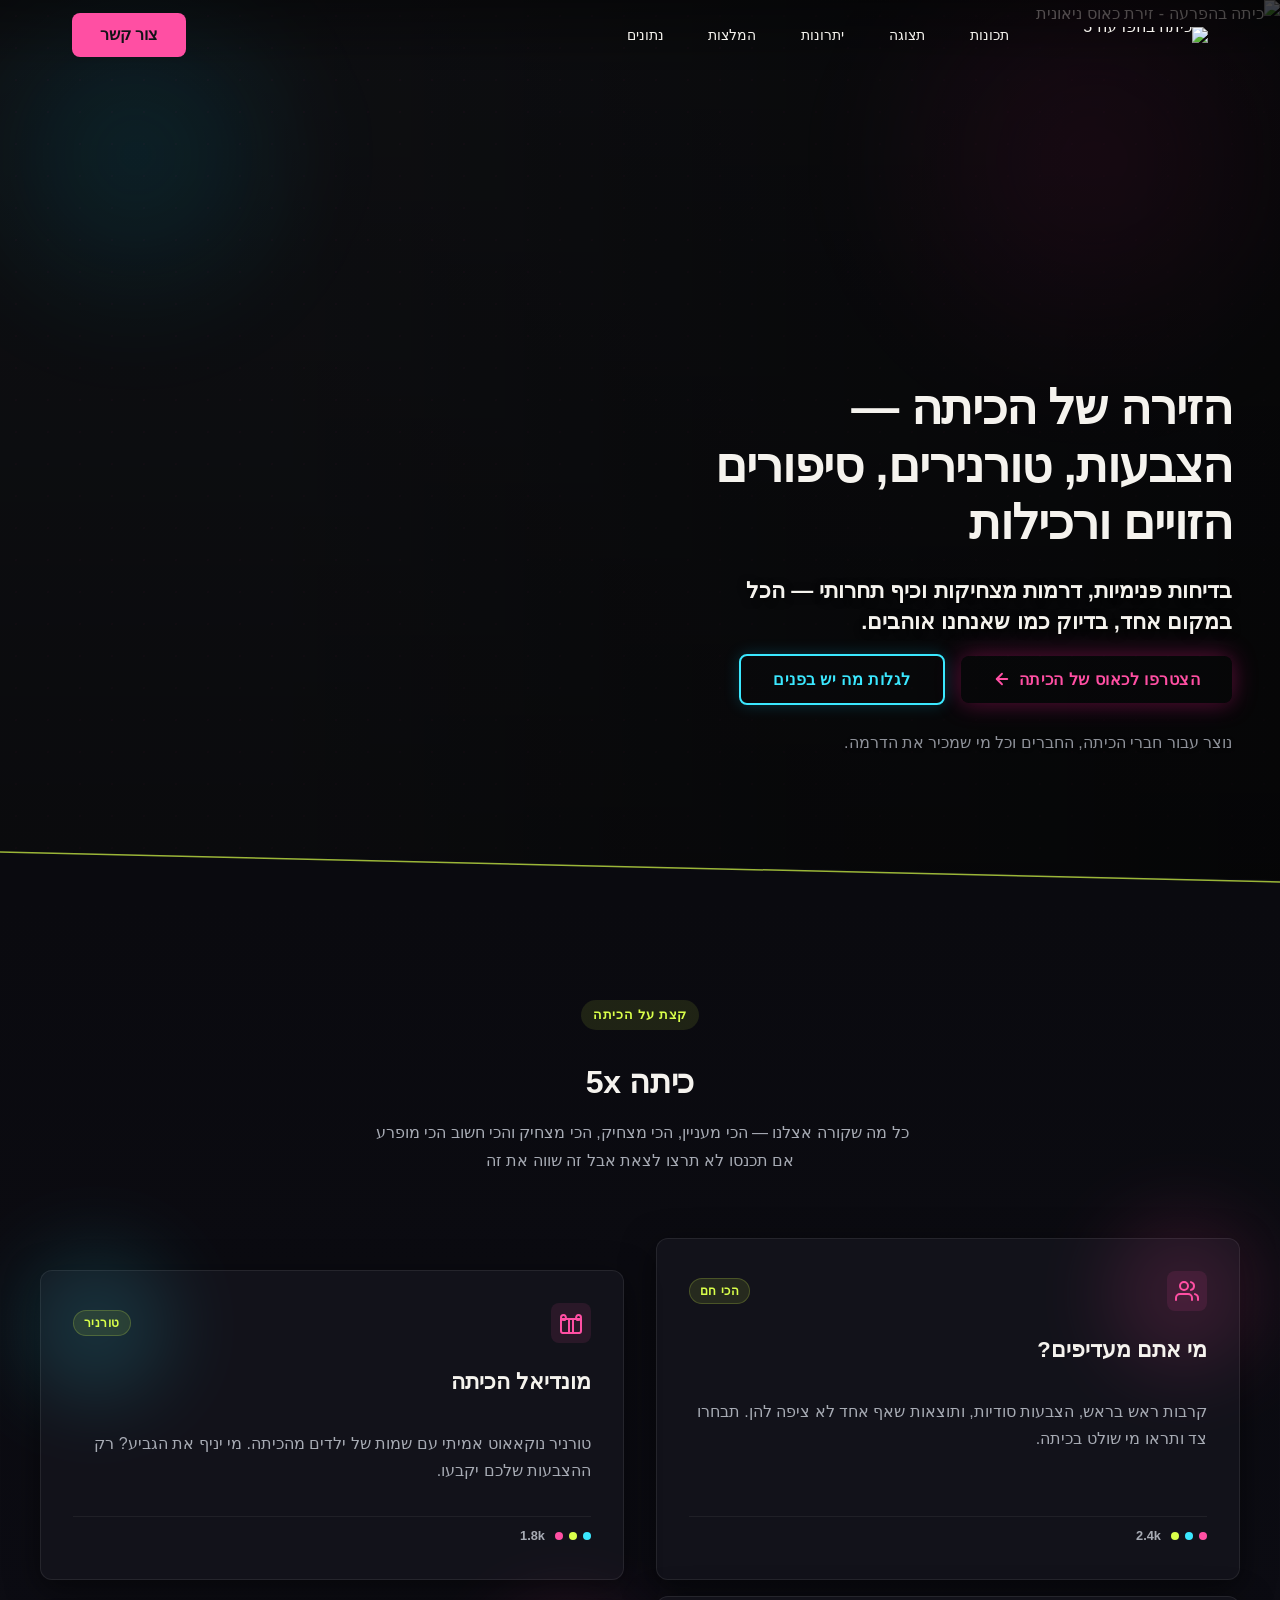
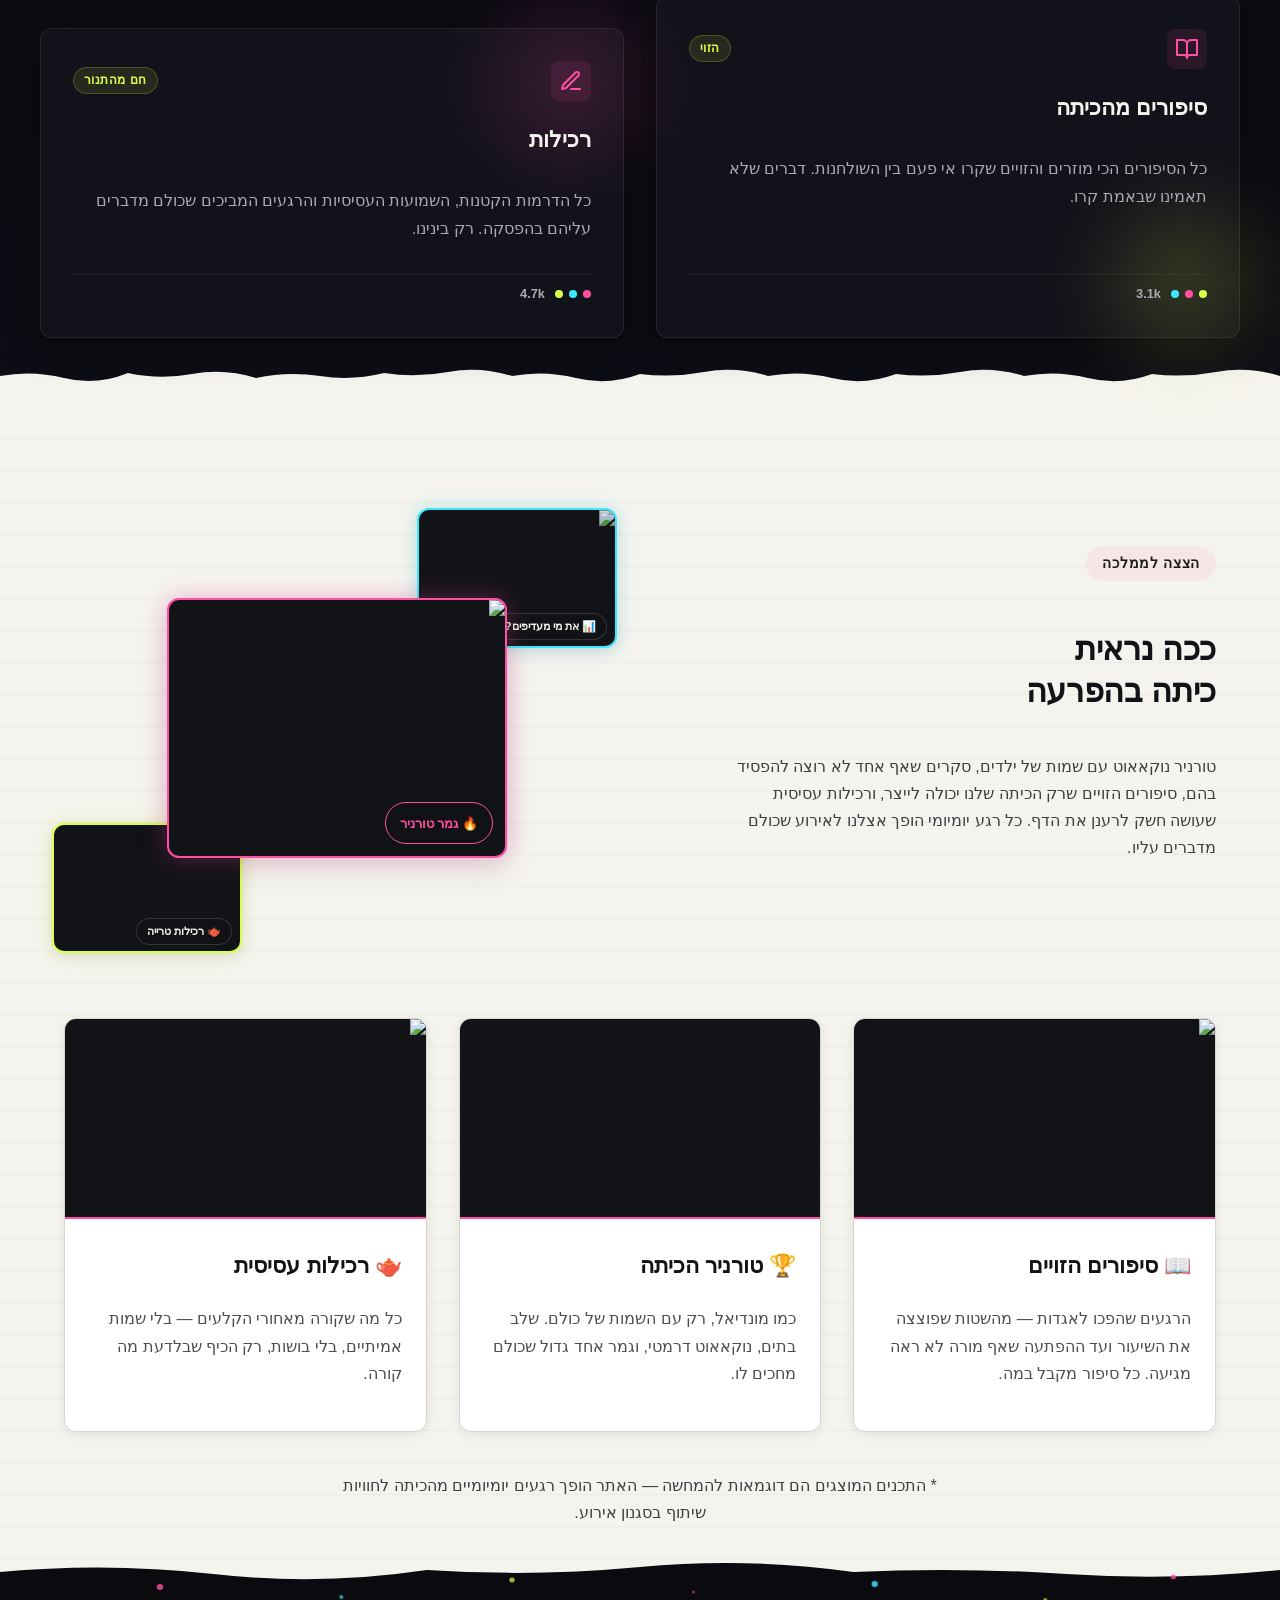
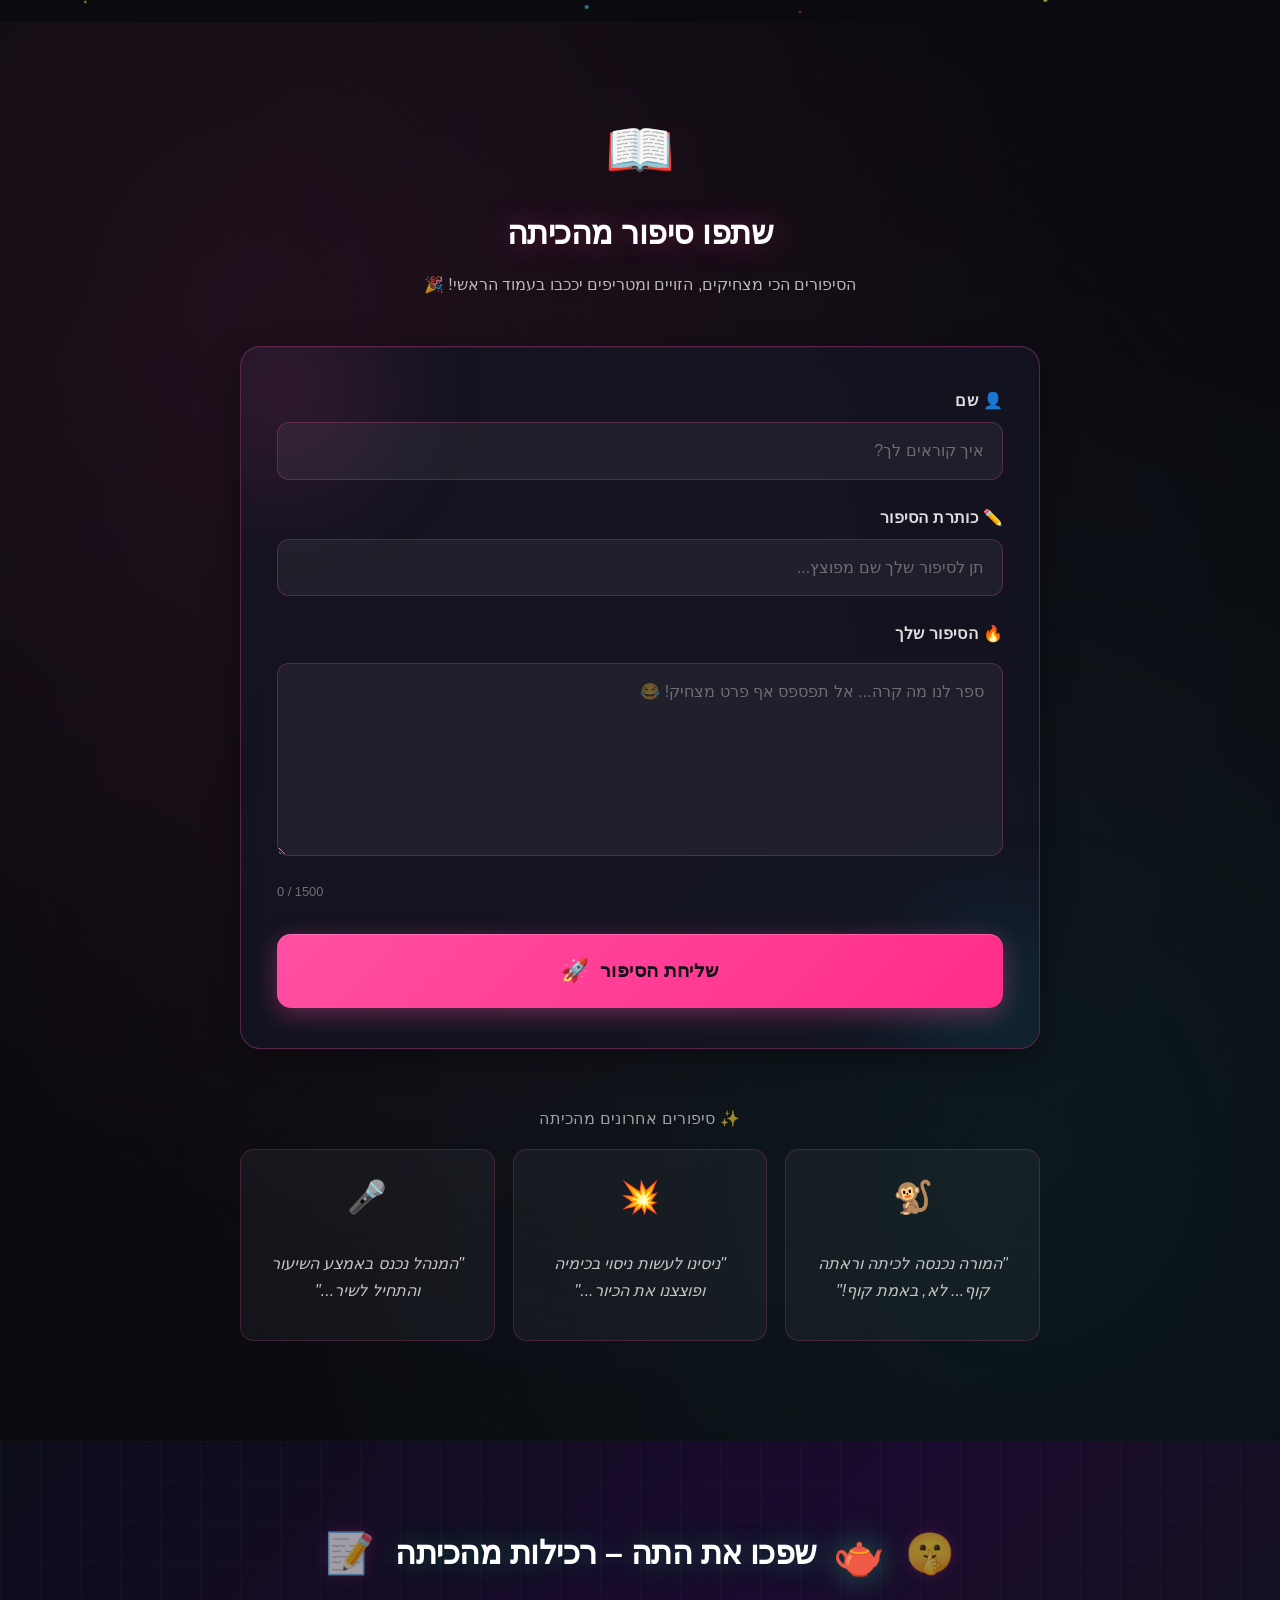
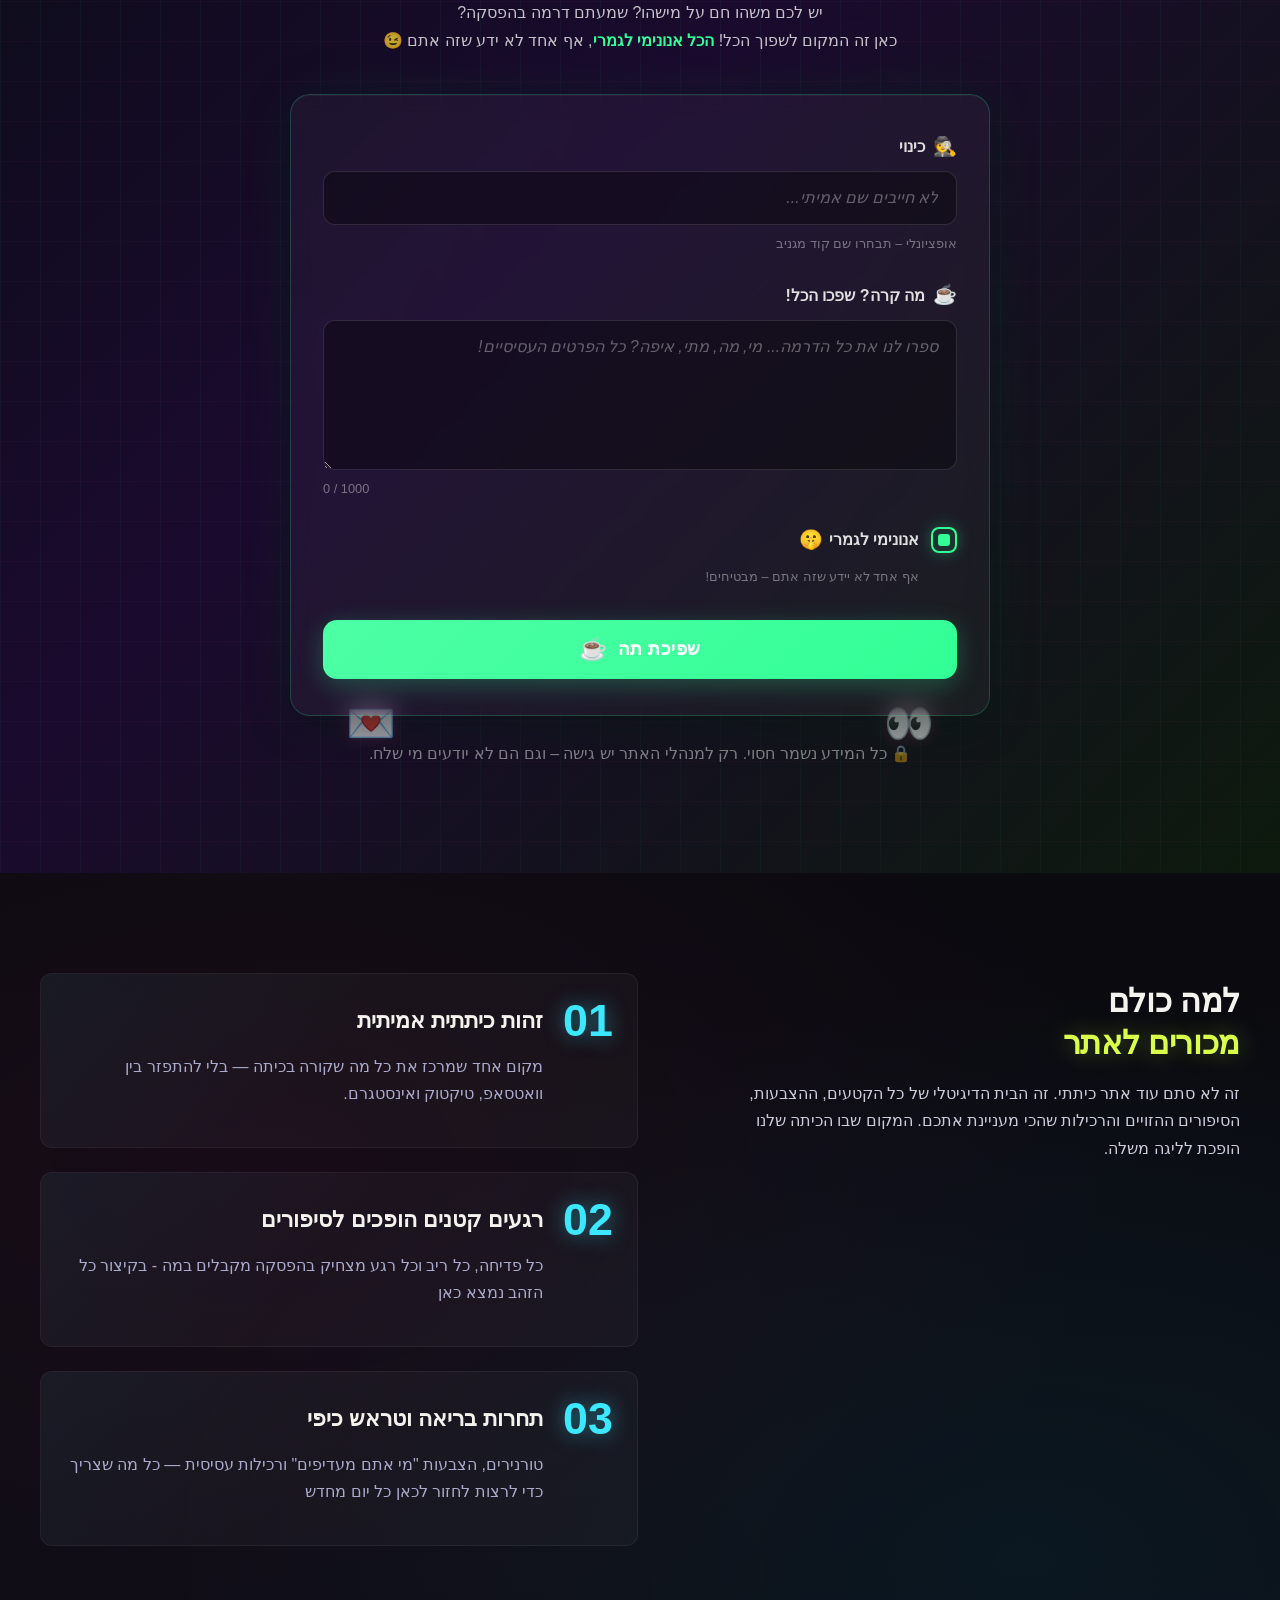
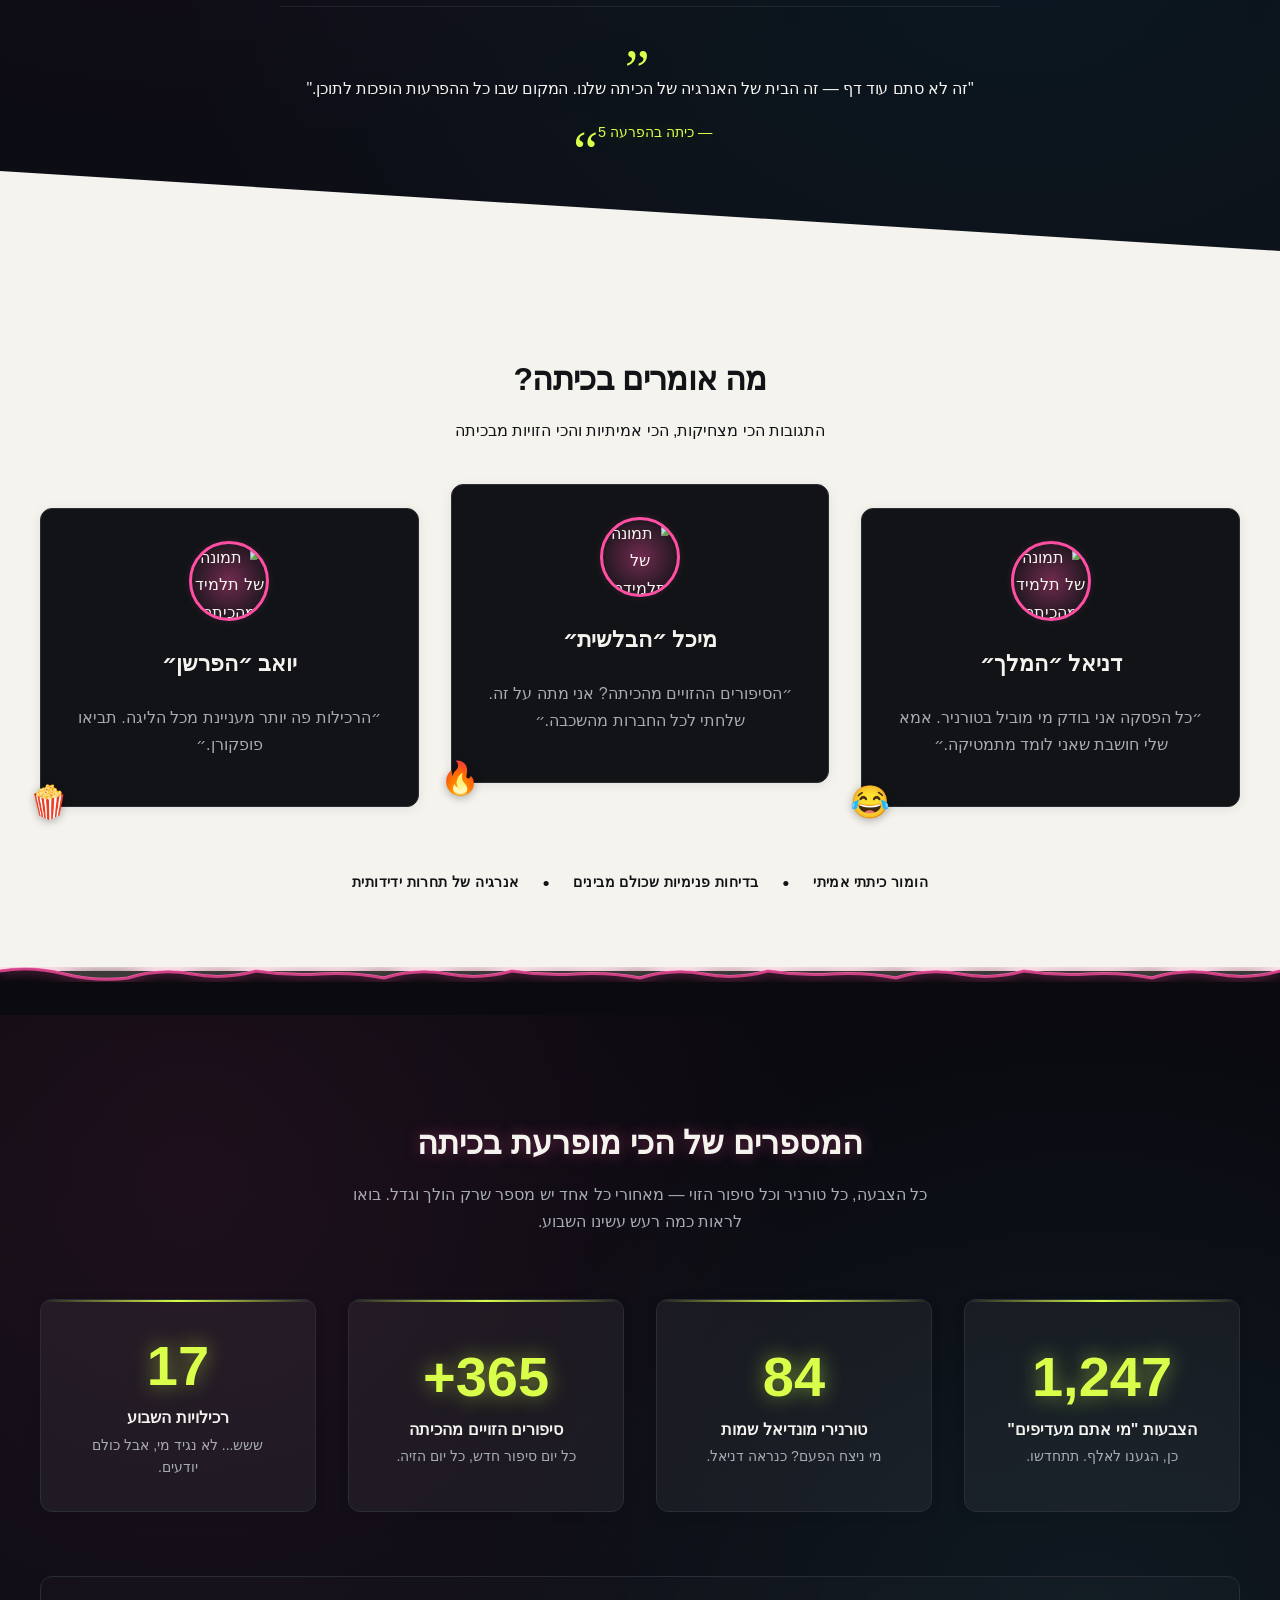
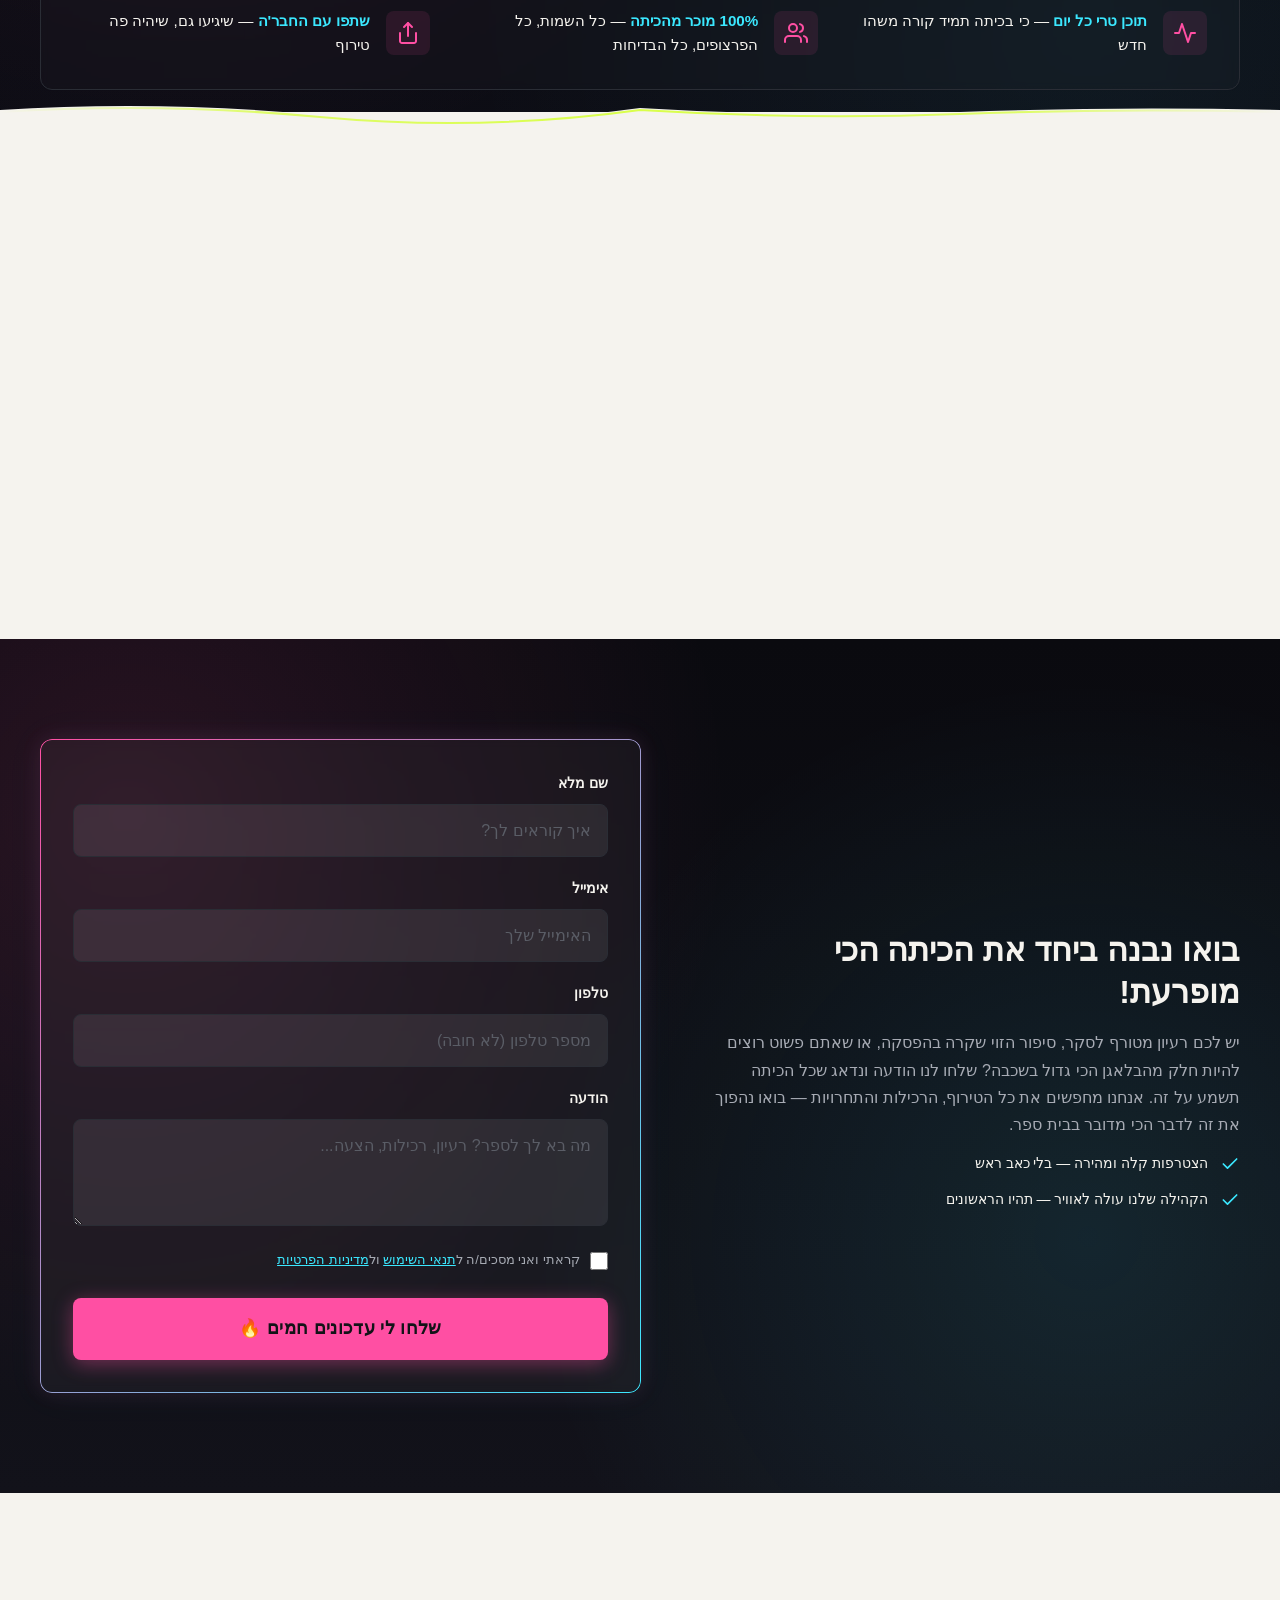
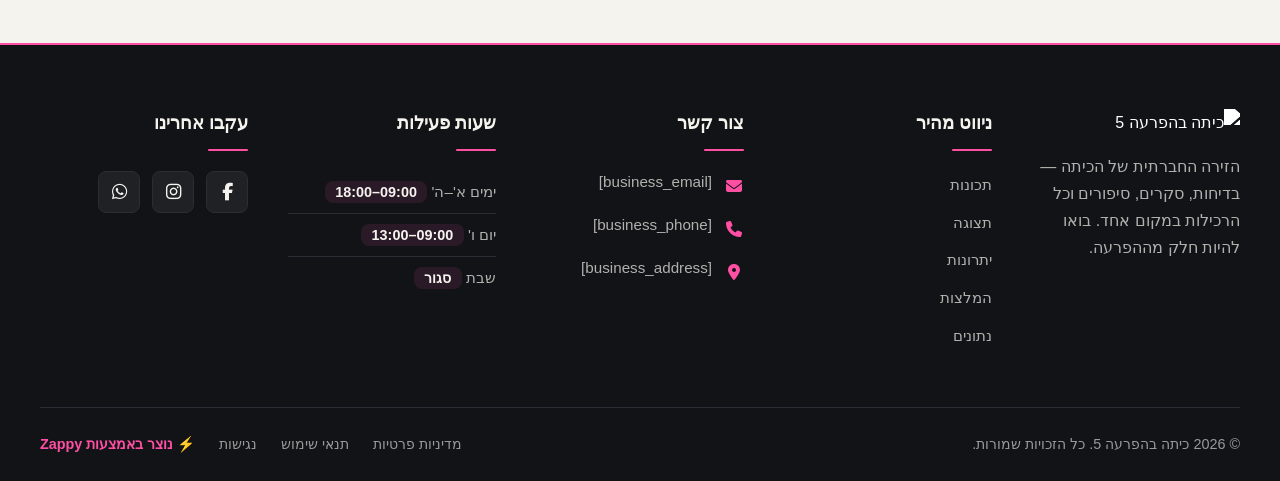
==== commit 966faa99: "Incremental sync: 1 page(s) — delete_element" ====
--- a/public/index.html
+++ b/public/index.html
@@ -1,4 +1,4 @@
-<!doctype html><html dir="rtl" lang="he"><head><meta charset="UTF-8"><meta content="width=device-width,initial-scale=1" name="viewport"><meta content="index, follow" name="robots"><title>ברוכים הבאים לכאוס — כיתה בהפרעה 5</title><meta content="המקום שבו הכיתה מתעוררת לחיים! הצביעו בסקרים כמו &#39;את מי אתם מעדיפים?&#39;, השתתפו בטורנירים מטורפים, קראו סיפורים פרועים ורכילות עסיסית מחיי הכיתה. היכנסו עכשיו ובואו לעשות הפרעות!" name="description"><meta content="כיתה, כיתה בהפרעה, הפרעות בע''מ, רכילות, סקרים" name="keywords"><link href="/assets/favicon.ico" rel="icon" type="image/x-icon"><link href="/assets/favicon-16x16.png" rel="icon" type="image/png" sizes="16x16"><link href="/assets/favicon-32x32.png" rel="icon" type="image/png" sizes="32x32"><link href="/assets/favicon-48x48.png" rel="icon" type="image/png" sizes="48x48"><link href="/assets/favicon-192x192.png" rel="icon" type="image/png" sizes="192x192"><link href="/assets/favicon-512x512.png" rel="icon" type="image/png" sizes="512x512"><link href="/assets/apple-touch-icon.png" rel="apple-touch-icon"><script>!function(){"use strict";var t="fda3ffd8-441c-4076-8ae9-43a9175c0a34",e="https://api.zappy5.com/api/analytics/track",a=18e5,n=2592e6,o=!0,i=!0,r=!0;var s=function(){var e="zappy_visitor_"+t,a=null;try{if(a=localStorage.getItem(e)){var o=JSON.parse(a),i=Date.now();if(i-o.created<n)return o.lastSeen=i,localStorage.setItem(e,JSON.stringify(o)),o.id}}catch(t){console.warn("Zappy Analytics: LocalStorage not available")}var r="zv_"+Date.now()+"_"+Math.random().toString(36).substr(2,9);try{localStorage.setItem(e,JSON.stringify({id:r,created:Date.now(),lastSeen:Date.now()}))}catch(t){}return r}(),c=function(){var e="zappy_session_"+t,n=null;try{if(n=sessionStorage.getItem(e)){var o=JSON.parse(n),i=Date.now();if(i-o.timestamp<a)return o.timestamp=i,sessionStorage.setItem(e,JSON.stringify(o)),o.id}}catch(t){console.warn("Zappy Analytics: SessionStorage not available")}var r="zs_"+Date.now()+"_"+Math.random().toString(36).substr(2,9);try{sessionStorage.setItem(e,JSON.stringify({id:r,timestamp:Date.now()}))}catch(t){}return r}();function l(a,n){n=n||{};var o={website_id:t,event_type:a,page_path:window.location.pathname,referrer:document.referrer||"direct",visitor_id:s,session_id:c,metadata:n};if(navigator.sendBeacon){var i=new Blob([JSON.stringify(o)],{type:"application/json"});navigator.sendBeacon(e,i)}else fetch(e,{method:"POST",headers:{"Content-Type":"application/json"},body:JSON.stringify(o),keepalive:!0}).catch(function(t){console.warn("Zappy Analytics: Failed to track event",t)})}o&&l("pageview",{title:document.title,url:window.location.href}),i&&document.addEventListener("click",function(t){var e=t.target;if("BUTTON"===e.tagName||e.closest("button")){var a="BUTTON"===e.tagName?e:e.closest("button");l("click",{element:"button",text:a.textContent.trim().substring(0,100),id:a.id||null,class:a.className||null})}else if("A"===e.tagName||e.closest("a")){var n="A"===e.tagName?e:e.closest("a");l("navigation",{element:"link",text:n.textContent.trim().substring(0,100),href:n.href,external:n.hostname!==window.location.hostname})}},!0),r&&document.addEventListener("submit",function(t){var e=t.target;l("form_submit",{form_id:e.id||null,form_name:e.name||null,form_action:e.action||null,form_method:e.method||"GET"})},!0);var d=Date.now();window.addEventListener("beforeunload",function(){l("page_unload",{time_on_page:Math.floor((Date.now()-d)/1e3),page_path:window.location.pathname})}),window.zappyAnalytics={track:l,getVisitorId:function(){return s},getSessionId:function(){return c}}}()</script><meta content="ברוכים הבאים לכאוס — כיתה בהפרעה 5" property="og:title"><meta content="המקום שבו הכיתה מתעוררת לחיים! הצביעו בסקרים כמו &#39;את מי אתם מעדיפים?&#39;, השתתפו בטורנירים מטורפים, קראו סיפורים פרועים ורכילות עסיסית מחיי הכיתה. היכנסו עכשיו ובואו לעשות הפרעות!" property="og:description"><meta content="summary_large_image" name="twitter:card"><meta content="ברוכים הבאים לכאוס — כיתה בהפרעה 5" name="twitter:title"><meta content="המקום שבו הכיתה מתעוררת לחיים! הצביעו בסקרים כמו &#39;את מי אתם מעדיפים?&#39;, השתתפו בטורנירים מטורפים, קראו סיפורים פרועים ורכילות עסיסית מחיי הכיתה. היכנסו עכשיו ובואו לעשות הפרעות!" name="twitter:description"><meta content="website" property="og:type"><meta content="he_IL" property="og:locale"><link href="https://cdnjs.cloudflare.com/ajax/libs/font-awesome/6.4.0/css/all.min.css" rel="stylesheet"><style>.skip-link{position:absolute;top:0;left:0;transform:translateY(-200%);padding:12px 18px;background:var(--bg-dark,#1a1a1a);color:var(--text-light,#fff);font-weight:600;border-radius:0 0 8px 0;z-index:10000}.skip-link:focus{transform:none;outline:2px solid var(--ring,#fff);outline-offset:2px}:focus-visible{outline:2px solid var(--ring,currentColor);outline-offset:3px}</style><link href="/assets/favicon.ico" rel="icon" type="image/x-icon"><link href="/assets/favicon-16x16.png" rel="icon" type="image/png" sizes="16x16"><link href="/assets/favicon-32x32.png" rel="icon" type="image/png" sizes="32x32"><link href="/assets/favicon-48x48.png" rel="icon" type="image/png" sizes="48x48"><link href="/assets/favicon-192x192.png" rel="icon" type="image/png" sizes="192x192"><link href="/assets/favicon-512x512.png" rel="icon" type="image/png" sizes="512x512"><link href="/assets/apple-touch-icon.png" rel="apple-touch-icon"><link href="https://cdn.jsdelivr.net/npm/vanilla-cookieconsent@3/dist/cookieconsent.css" rel="stylesheet"><script src="https://cdn.jsdelivr.net/npm/vanilla-cookieconsent@3/dist/cookieconsent.umd.js"></script><script src="https://cdn.jsdelivr.net/gh/mickidum/acc_toolbar/acctoolbar/acctoolbar.min.js"></script><link href="/styles.css" rel="stylesheet"><script>window.ZAPPY_WEBSITE_ID="fda3ffd8-441c-4076-8ae9-43a9175c0a34",window.ZAPPY_API_BASE="https://api.zappy5.com"</script><style id="zappy-dropdown-submenu-styles">#navMenu li:has(.sub-menu),.nav-menu li:has(.sub-menu),.navbar li:has(.sub-menu),nav li:has(.sub-menu){position:relative}#navMenu .sub-menu,.nav-menu .sub-menu,.navbar .sub-menu,nav .sub-menu{display:block!important;position:absolute!important;top:100%;left:0;min-width:220px;background:#fff;border-radius:8px;box-shadow:0 8px 25px rgba(0,0,0,.15);padding:8px 0;opacity:0;visibility:hidden;transform:translateY(10px);transition:all .3s ease;z-index:1000;list-style:none;pointer-events:none}#navMenu li:hover>.sub-menu,.nav-menu li:hover>.sub-menu,.navbar li:hover>.sub-menu,nav li:hover>.sub-menu{opacity:1!important;visibility:visible!important;transform:translateY(0)!important;pointer-events:auto!important}.sub-menu li{list-style:none;margin:0;padding:0}.sub-menu a{display:block!important;padding:10px 16px!important;color:var(--text-dark,#333)!important;font-weight:500;text-decoration:none;white-space:nowrap;transition:background-color .2s}.sub-menu .zappy-nav-child>a{padding-left:28px!important;font-size:.9em!important;opacity:.85!important}[dir=rtl] .sub-menu .zappy-nav-child>a,html[lang=ar] .sub-menu .zappy-nav-child>a,html[lang=he] .sub-menu .zappy-nav-child>a{padding-left:10px!important;padding-right:28px!important}.sub-menu .zappy-nav-parent>a{font-weight:600!important}.sub-menu a:hover{background-color:#f5f5f5}[dir=rtl] .nav-menu .sub-menu,[dir=rtl] .navbar .sub-menu,[dir=rtl] nav .sub-menu,html[lang=ar] .nav-menu .sub-menu,html[lang=ar] .navbar .sub-menu,html[lang=ar] nav .sub-menu,html[lang=he] .nav-menu .sub-menu,html[lang=he] .navbar .sub-menu,html[lang=he] nav .sub-menu{left:auto!important;right:0!important}.sub-menu:empty,.sub-menu:not(:has(li)):not(:has(> a)),.sub-menu:not(:has(li:not(.zappy-hidden-menu-item))):not(:has(> a)){display:none!important;opacity:0!important;visibility:hidden!important;pointer-events:none!important}li:has(.menu-group-title):hover>.sub-menu{opacity:1!important;visibility:visible!important;transform:translateY(0)!important;pointer-events:auto!important}#navMenu>li>.menu-group-title,.nav-menu>li>.menu-group-title{display:inline-block;padding:.5rem 1rem;cursor:default;user-select:none}@media (max-width:768px){#navMenu .sub-menu,.nav-menu .sub-menu,.navbar .sub-menu,nav .sub-menu{position:static!important;transform:none!important;box-shadow:none!important;background:0 0!important;max-height:0;overflow:hidden;opacity:0;visibility:hidden;transition:max-height .3s ease,opacity .3s ease;padding:0!important;border-radius:0!important}#navMenu .sub-menu.mobile-expanded,.nav-menu .sub-menu.mobile-expanded,.navbar .sub-menu.mobile-expanded{max-height:none!important;overflow-y:visible!important;opacity:1!important;visibility:visible!important;padding:8px 0 8px 16px!important}[dir=rtl] .sub-menu.mobile-expanded,html[lang=he] .sub-menu.mobile-expanded{padding:8px 16px 8px 0!important}#navMenu li:hover>.sub-menu,.nav-menu li:hover>.sub-menu,.navbar li:hover>.sub-menu,nav li:hover>.sub-menu{opacity:0;visibility:hidden;pointer-events:none}#navMenu li>.sub-menu.mobile-expanded,.nav-menu li>.sub-menu.mobile-expanded,.navbar li>.sub-menu.mobile-expanded,nav li>.sub-menu.mobile-expanded{opacity:1!important;visibility:visible!important;pointer-events:auto!important}#navMenu li:has(.sub-menu),.nav-menu li:has(.sub-menu),.navbar li:has(.sub-menu),nav li:has(.sub-menu){display:flex!important;flex-wrap:wrap!important;align-items:center!important;position:relative!important;min-height:44px!important}#navMenu li:has(.sub-menu)>a,.nav-menu li:has(.sub-menu)>a,.navbar li:has(.sub-menu)>a,nav li:has(.sub-menu)>a{flex:1!important;min-width:0!important}#navMenu li:has(.sub-menu)>.menu-group-title,.nav-menu li:has(.sub-menu)>.menu-group-title,.navbar li:has(.sub-menu)>.menu-group-title,nav li:has(.sub-menu)>.menu-group-title{flex:1!important;min-width:0!important;padding:0!important;line-height:inherit!important}#navMenu li:has(.sub-menu)>.sub-menu,.nav-menu li:has(.sub-menu)>.sub-menu,.navbar li:has(.sub-menu)>.sub-menu,nav li:has(.sub-menu)>.sub-menu{flex-basis:100%!important;width:100%!important}#navMenu li:has(.sub-menu)>a [class*=arrow],#navMenu li:has(.sub-menu)>a [class*=chevron],.nav-menu li:has(.sub-menu)>a .fa-angle-down,.nav-menu li:has(.sub-menu)>a .fa-chevron-down,.nav-menu li:has(.sub-menu)>a [class*=arrow],.nav-menu li:has(.sub-menu)>a [class*=chevron],nav li:has(.sub-menu)>a [class*=arrow],nav li:has(.sub-menu)>a [class*=chevron]{display:none!important;visibility:hidden!important}.mobile-submenu-toggle{display:flex!important;align-items:center!important;justify-content:center!important;width:44px!important;height:auto!important;background:0 0!important;border:none!important;cursor:pointer!important;color:var(--text-light)!important;position:static!important;flex-shrink:0!important;align-self:stretch!important;z-index:2!important;padding:0!important;margin:0!important}.mobile-submenu-toggle::after{content:''!important;width:0!important;height:0!important;border-left:6px solid transparent!important;border-right:6px solid transparent!important;border-top:7px solid currentColor!important;transition:transform .3s ease!important}.mobile-submenu-toggle.expanded::after{transform:rotate(180deg)!important}.sub-menu a{padding:10px 0!important;display:block!important;color:var(--text-light)!important;white-space:normal!important}.sub-menu .zappy-nav-child>a{padding-left:28px!important;font-size:.9em!important;opacity:.85!important}[dir=rtl] .sub-menu .zappy-nav-child>a,html[lang=ar] .sub-menu .zappy-nav-child>a,html[lang=he] .sub-menu .zappy-nav-child>a{padding-left:0!important;padding-right:28px!important}.sub-menu .zappy-nav-parent>a{font-weight:600!important}#navMenu.active,.nav-menu.active{max-width:100vw!important;overflow-x:hidden!important;box-sizing:border-box!important}.navbar .sub-menu li a,.zappy-products-dropdown .sub-menu a,nav.navbar .sub-menu li a{color:var(--text-light)!important}}@media (min-width:769px){.mobile-submenu-toggle{display:none!important}}</style><style id="zappy-widget-visibility">html[dir=rtl] .whatsapp-float{right:20px!important;left:auto!important}html:not([dir]) .whatsapp-float,html[dir=ltr] .whatsapp-float{left:20px!important;right:auto!important}html[dir=rtl] #mic-access-tool-general-button,html[dir=rtl] #mic-init-access-tool #mic-access-tool-general-button,html[dir=rtl] #mic-init-access-tool .mic-access-tool-general-button,html[dir=rtl] ._access-icon,html[dir=rtl] .mic-access-tool-general-button{left:20px!important;right:auto!important}html:not([dir]) #mic-access-tool-general-button,html:not([dir]) #mic-init-access-tool #mic-access-tool-general-button,html:not([dir]) #mic-init-access-tool .mic-access-tool-general-button,html:not([dir]) ._access-icon,html:not([dir]) .mic-access-tool-general-button,html[dir=ltr] #mic-access-tool-general-button,html[dir=ltr] #mic-init-access-tool #mic-access-tool-general-button,html[dir=ltr] #mic-init-access-tool .mic-access-tool-general-button,html[dir=ltr] ._access-icon,html[dir=ltr] .mic-access-tool-general-button{right:20px!important;left:auto!important}@media (max-width:768px){.whatsapp-float{display:flex!important}}@media (min-width:769px){.whatsapp-float{display:flex!important}}@media (max-width:768px){#mic-access-tool-general-button,#mic-init-access-tool #mic-access-tool-general-button,#mic-init-access-tool .mic-access-tool-general-button,._access-icon,.mic-access-tool-general-button{display:flex!important;visibility:visible!important;opacity:1!important;pointer-events:auto!important}#mic-access-tool-box.opened-mic-access-tool,#mic-init-access-tool #mic-access-tool-box.opened-mic-access-tool,.mic-access-tool-box.opened-mic-access-tool{visibility:visible!important;opacity:1!important;pointer-events:auto!important}}@media (min-width:769px){#mic-access-tool-general-button,#mic-init-access-tool #mic-access-tool-general-button,#mic-init-access-tool .mic-access-tool-general-button,._access-icon,.mic-access-tool-general-button{display:flex!important;visibility:visible!important;opacity:1!important;pointer-events:auto!important}#mic-access-tool-box.opened-mic-access-tool,#mic-init-access-tool #mic-access-tool-box.opened-mic-access-tool,.mic-access-tool-box.opened-mic-access-tool{visibility:visible!important;opacity:1!important;pointer-events:auto!important}}</style></head><body><a href="#main" class="skip-link">דלג לתוכן הראשי</a><nav class="navbar" dir="rtl"><button class="mobile-toggle" aria-label="Menu" id="mobileToggle"><svg viewBox="0 0 24 24" fill="none" height="24" width="24" class="hamburger-icon"><path d="M3 12h18M3 6h18M3 18h18" stroke="currentColor" stroke-width="2" stroke-linecap="round"></path></svg> <svg viewBox="0 0 24 24" fill="none" height="24" width="24" class="close-icon" style="display:none"><path d="M18 6L6 18M6 6l12 12" stroke="currentColor" stroke-width="2" stroke-linecap="round"></path></svg></button> <button class="phone-header-btn" aria-label="Call" data-phone="[business_phone]"><svg viewBox="0 0 24 24" fill="currentColor" height="20" width="20"><path d="M22 16.92v3a2 2 0 0 1-2.18 2 19.79 19.79 0 0 1-8.63-3.07 19.5 19.5 0 0 1-6-6 19.79 19.79 0 0 1-3.07-8.67A2 2 0 0 1 4.11 2h3a2 2 0 0 1 2 1.72 12.84 12.84 0 0 0 .7 2.81 2 2 0 0 1-.45 2.11L8.09 9.91a16 16 0 0 0 6 6l1.27-1.27a2 2 0 0 1 2.11-.45 12.84 12.84 0 0 0 2.81.7A2 2 0 0 1 22 16.92z"></path></svg></button><div class="nav-container"><div class="nav-right-group"><div class="nav-brand"><a href="/" class="logo-link"><img alt="כיתה בהפרעה 5" class="logo" src="/assets/site-----image-1.webp"></a></div><ul class="nav-menu" id="navMenu"><li><a href="#features">תכונות</a></li><li><a href="#showcase">תצוגה</a></li><li><a href="#benefits">יתרונות</a></li><li><a href="#testimonials">המלצות</a></li><li><a href="#stats">נתונים</a></li><li class="mobile-contact-link nav-cta-mobile-item"><a href="#cta" class="nav-cta-btn">צור קשר</a></li></ul></div><div class="nav-cta-container"><a href="#cta" class="nav-cta-btn">צור קשר</a></div></div></nav><script>window.addEventListener("load",function(){const e=document.querySelector(".navbar, nav, header");if(!e)return void console.log("[Navbar] Navbar element not found");let t=document.getElementById("mobileToggle")||document.querySelector(".mobile-toggle")||document.querySelector(".hamburger")||document.querySelector(".hamburger-menu")||document.querySelector(".menu-toggle")||document.querySelector(".burger-menu")||document.querySelector('[aria-label="Menu"]')||document.querySelector('[aria-label="תפריט"]');const o=document.querySelector(".phone-header-btn"),n=window.getComputedStyle(e);let r=n.backgroundColor;if(console.log("[Navbar] Initial navbar background:",r),"transparent"===r||"rgba(0, 0, 0, 0)"===r||r.startsWith("rgba")&&r.includes(", 0)")){const e=n.backgroundImage;if(e&&"none"!==e)console.log("[Navbar] Navbar has background image/gradient, using dark text"),r="rgb(240, 240, 240)";else{const e=window.getComputedStyle(document.body).backgroundColor;console.log("[Navbar] Navbar transparent, using body background:",e),r=e}}const a=r.match(/\d+/g);if(a&&a.length>=3){const e=(.299*parseInt(a[0])+.587*parseInt(a[1])+.114*parseInt(a[2]))/255;console.log("[Navbar] Mobile button colors preserved from Claude CSS (luminance:",e.toFixed(2)+")");const n=document.createElement("style");n.id="zappy-mobile-nav-fix";document.documentElement.lang;document.documentElement.dir,n.textContent='\n        /* Hide mobile buttons on desktop, show only on mobile */\n        @media (min-width: 769px) {\n          .mobile-toggle,\n          .phone-header-btn {\n            display: none !important;\n          }\n        }\n        \n        /* Show and position mobile buttons correctly on mobile */\n        @media (max-width: 768px) {\n          .navbar,\n          nav.navbar {\n            min-height: 70px !important;\n          }\n\n          .mobile-toggle,\n          .phone-header-btn {\n            position: absolute !important;\n            top: 0 !important;\n            bottom: 0 !important;\n            margin-top: auto !important;\n            margin-bottom: auto !important;\n            transform: none !important;\n            z-index: 1001 !important;\n            display: flex !important;\n            align-items: center !important;\n            justify-content: center !important;\n            width: 36px !important;\n            height: 36px !important;\n            border-radius: 50% !important;\n            border: none !important;\n            cursor: pointer !important;\n            padding: 6px !important;\n            background: none !important;\n            color: var(--nav-text, var(--text-light)) !important;\n            touch-action: manipulation !important;\n            -webkit-tap-highlight-color: transparent !important;\n          }\n\n          html[data-zappy-site-type="ecommerce"] .phone-header-btn,\n          body[data-zappy-site-type="ecommerce"] .phone-header-btn,\n          html[data-zappy-site-type="ecommerce"] header .phone-header-btn,\n          html[data-zappy-site-type="ecommerce"] nav .phone-header-btn {\n            display: none !important;\n            visibility: hidden !important;\n            width: 0 !important;\n            height: 0 !important;\n            min-width: 0 !important;\n            overflow: hidden !important;\n          }\n          \n          /* LTR positioning (default): hamburger LEFT, phone RIGHT */\n          html:not([dir="rtl"]):not([lang="he"]):not([lang="ar"]) .mobile-toggle,\n          html[dir="ltr"] .mobile-toggle {\n            left: 12px !important;\n            right: auto !important;\n          }\n          html:not([dir="rtl"]):not([lang="he"]):not([lang="ar"]) .phone-header-btn,\n          html[dir="ltr"] .phone-header-btn {\n            right: 12px !important;\n            left: auto !important;\n          }\n          \n          /* RTL positioning: hamburger RIGHT, phone LEFT */\n          html[dir="rtl"] .mobile-toggle,\n          html[lang="he"] .mobile-toggle,\n          html[lang="ar"] .mobile-toggle {\n            right: 12px !important;\n            left: auto !important;\n          }\n          html[dir="rtl"] .phone-header-btn,\n          html[lang="he"] .phone-header-btn,\n          html[lang="ar"] .phone-header-btn {\n            left: 12px !important;\n            right: auto !important;\n          }\n          \n          /* CRITICAL: Ensure nav-container has min-height on mobile */\n          /* All children are positioned absolutely/fixed on mobile, so height:auto collapses to 0 */\n          .nav-container {\n            min-height: 70px !important;\n            position: relative !important;\n          }\n          \n          /* Ensure SVG icons are properly sized and inherit color */\n          .mobile-toggle svg,\n          .phone-header-btn svg {\n            width: 24px !important;\n            height: 24px !important;\n            /* Don\'t force display - let JavaScript control hamburger/close toggle */\n          }\n          \n          /* Reset nav-cta-container on mobile - remove desktop box-shadow/padding */\n          /* that creates a visible ghost box when CTA button is hidden */\n          .nav-cta-container {\n            box-shadow: none !important;\n            padding: 0 !important;\n          }\n          \n          /* Hide nav-cta-container entirely on mobile when there\'s no lang-switcher */\n          /* (only the CTA button is inside, and it\'s hidden on mobile) */\n          .nav-cta-container:not(:has(.lang-switcher)) {\n            display: none !important;\n          }\n          \n          /* CRITICAL: Prevent hero image fade gradient from bleeding over headline text */\n          /* The .image-fade-gradient has bottom: -30px (extends below parent) */\n          /* On mobile stacked layout, this overlaps the h1 text below the image */\n          .hero-image-column {\n            overflow: hidden !important;\n          }\n          .image-fade-gradient {\n            bottom: 0 !important;\n          }\n          \n          /* Hide desktop language switcher on mobile - hamburger menu handles it */\n          /* High specificity to override stored CSS */\n          .lang-switcher,\n          .nav-cta-container .lang-switcher,\n          .nav-container .lang-switcher,\n          .navbar .lang-switcher,\n          .navbar .nav-cta-container .lang-switcher {\n            display: none !important;\n          }\n        }\n      ';const r=document.getElementById("zappy-mobile-nav-fix");r&&r.remove(),document.head.appendChild(n),console.log("[Navbar] Critical CSS injected for mobile nav positioning");const i=window.innerWidth<=768;if(t){const e=t.querySelector(".hamburger-icon"),o=t.querySelector(".close-icon");e&&(e.style.setProperty("width","24px","important"),e.style.setProperty("height","24px","important"),e.style.setProperty("display","block","important")),o&&(o.style.setProperty("width","24px","important"),o.style.setProperty("height","24px","important"),o.style.setProperty("display","none","important")),i?(t.style.setProperty("position","absolute","important"),t.style.setProperty("top","0","important"),t.style.setProperty("bottom","0","important"),t.style.setProperty("margin-top","auto","important"),t.style.setProperty("margin-bottom","auto","important"),t.style.setProperty("transform","none","important"),t.style.setProperty("z-index","1001","important"),t.style.removeProperty("left"),t.style.removeProperty("right"),console.log("[Navbar] Mobile toggle positioning applied (mobile viewport)")):(t.style.removeProperty("position"),t.style.removeProperty("top"),t.style.removeProperty("transform"),t.style.removeProperty("z-index"),t.style.removeProperty("left"),t.style.removeProperty("right"),console.log("[Navbar] Desktop viewport - cleared mobile toggle inline positioning"))}if(o){const e=o.querySelector("svg");e&&(e.style.width="24px",e.style.height="24px",e.setAttribute("width","24"),e.setAttribute("height","24")),i?(o.style.setProperty("position","absolute","important"),o.style.setProperty("top","0","important"),o.style.setProperty("bottom","0","important"),o.style.setProperty("margin-top","auto","important"),o.style.setProperty("margin-bottom","auto","important"),o.style.setProperty("transform","none","important"),o.style.setProperty("z-index","1001","important"),o.style.removeProperty("left"),o.style.removeProperty("right"),console.log("[Navbar] Phone button positioning applied (mobile viewport)")):(o.style.removeProperty("position"),o.style.removeProperty("top"),o.style.removeProperty("transform"),o.style.removeProperty("z-index"),o.style.removeProperty("left"),o.style.removeProperty("right"),console.log("[Navbar] Desktop viewport - cleared phone button inline positioning"))}}else console.log("[Navbar] Could not parse background color:",r);t=document.getElementById("mobileToggle")||document.querySelector(".mobile-toggle")||document.querySelector(".hamburger")||document.querySelector(".hamburger-menu")||document.querySelector(".menu-toggle")||document.querySelector(".burger-menu")||document.querySelector('[aria-label="Menu"]')||document.querySelector('[aria-label="תפריט"]');const i=document.getElementById("navMenu")||document.querySelector(".nav-menu")||document.querySelector(".nav-links")||document.querySelector("nav ul:not(.submenu)");if(!t||!i)return void console.log("[Navbar] Mobile toggle or menu not found:",{toggle:!!t,menu:!!i});i.id||(i.id="navMenu"),console.log("[Navbar] Initializing mobile menu...");const l=t.cloneNode(!0);t.parentNode.replaceChild(l,t);var s=0;function p(e){var t=Date.now();t-s<300||(s=t,function(e){e.preventDefault(),e.stopPropagation();const t=l.querySelector(".hamburger-icon"),o=l.querySelector(".close-icon");i.classList.contains("active")?(i.classList.remove("active"),t&&t.style.setProperty("display","block","important"),o&&o.style.setProperty("display","none","important"),document.body.style.overflow="",document.body.classList.remove("menu-open"),console.log("[Navbar] Menu closed")):(i.classList.add("active"),t&&t.style.setProperty("display","none","important"),o&&o.style.setProperty("display","block","important"),document.body.style.overflow="hidden",document.body.classList.add("menu-open"),console.log("[Navbar] Menu opened"))}(e))}l.addEventListener("click",p),l.addEventListener("touchend",p),document.addEventListener("keydown",function(e){if(("Escape"===e.key||"Esc"===e.key)&&i.classList.contains("active")){const e=l.querySelector(".hamburger-icon"),t=l.querySelector(".close-icon");i.classList.remove("active"),e&&e.style.setProperty("display","block","important"),t&&t.style.setProperty("display","none","important"),document.body.style.overflow="",document.body.classList.remove("menu-open"),console.log("[Navbar] Menu closed (Escape)")}}),i.querySelectorAll("a").forEach(function(e){e.addEventListener("click",function(){if("#"===this.getAttribute("href"))return;const e=l.querySelector(".hamburger-icon"),t=l.querySelector(".close-icon");i.classList.remove("active"),e&&e.style.setProperty("display","block","important"),t&&t.style.setProperty("display","none","important"),document.body.style.overflow="",document.body.classList.remove("menu-open"),console.log("[Navbar] Menu closed (link clicked)")})});var m=i.querySelectorAll(".dropdown-toggle");m.forEach(function(e){e.addEventListener("click",function(e){e.preventDefault(),e.stopPropagation();var t=this.closest(".nav-dropdown");t&&(t.parentNode.querySelectorAll(".nav-dropdown.open").forEach(function(e){e!==t&&e.classList.remove("open")}),t.classList.toggle("open"),console.log("[Navbar] Dropdown toggled:",t.classList.contains("open")?"open":"closed"))})}),document.addEventListener("click",function(e){e.target.closest(".nav-dropdown")||document.querySelectorAll(".nav-dropdown.open").forEach(function(e){e.classList.remove("open")})}),console.log("[Navbar] Dropdown handlers initialized for "+m.length+" dropdowns"),o&&o.addEventListener("click",function(){const e=document.querySelectorAll('a[href^="tel:"]'),t=e.length>0?e[0].getAttribute("href").replace("tel:",""):"[business_phone]";window.location.href="tel:"+t,console.log("[Navbar] Phone button clicked")}),console.log("[Navbar] Mobile menu initialized successfully")})</script><main id="main"><section class="index-hero-section" id="hero" data-band-index="0" data-layout-spec="בית-hero" data-hero-type="fullscreen-scrim"><img alt="כיתה בהפרעה - זירת כאוס ניאונית" class="hero-bg-image" src="/assets/site-index-hero-image-1.webp" data-context="A dramatic classroom-at-night atmosphere reimagined as a social arena: desks, projector glow, neon chalk scribbles on a chalkboard, and blurred stage lights. The room is dark with electric pink and cyan rim lighting, subtle chalk dust texture, and restrained emoji reaction sparks floating in the air. Cinematic wide shot." data-element-id="img-1782773043425-utfkf7mw9" data-element-type="image" data-placeholder="index-hero-image-1" height="600" width="1200" loading="eager" data-hero-background="true" data-hero-bg="true" data-preserve-bg="0" fetchpriority="high" style="pointer-events:auto !important"><div class="hero-scrim" aria-hidden="true"></div><div class="hero-decorations" aria-hidden="true"><div class="deco-neon-grid"></div><div class="deco-pink-blob"></div><div class="deco-cyan-blob"></div></div><div class="hero-overlay-group"><h1 class="hero-headline">הזירה של הכיתה — הצבעות, טורנירים, סיפורים הזויים ורכילות</h1><h3 class="hero-subtitle">בדיחות פנימיות, דרמות מצחיקות וכיף תחרותי — הכל במקום אחד, בדיוק כמו שאנחנו אוהבים.</h3><div class="hero-ctas"><a href="#cta" class="btn btn-outline btn-secondary btn-neon" data-element-id="btn-1782773043415-8nfxvm1yl" data-element-type="button" data-native-element="true" style="outline:none;color:var(--primary-color, var(--primary, #8B0000)) !important;border-color:var(--primary-color, var(--primary, #8B0000)) !important;background-color:transparent !important;background-image:none !important"><span>הצטרפו לכאוס של הכיתה</span> <svg viewBox="0 0 24 24" fill="none" data-element-type="icon" data-icon-type="svg" height="20" stroke="currentColor" stroke-linecap="round" stroke-linejoin="round" stroke-width="2.5" width="20"><path d="M5 12h14"></path><path d="M12 5l7 7-7 7"></path></svg> </a><a href="#cta" class="btn btn-outline btn-secondary btn-outline-cyan" data-element-id="btn-1782773043415-l1smyfv8e" data-element-type="button" data-native-element="true" style="outline:none;color:rgb(59, 232, 255) !important;border-color:rgb(59, 232, 255) !important;background-color:transparent !important;background-image:none !important"><span>לגלות מה יש בפנים</span></a></div><p class="hero-trust-line">נוצר עבור חברי הכיתה, החברים וכל מי שמכיר את הדרמה.</p></div><div class="index-hero-divider-wrapper" aria-hidden="true"><svg viewBox="0 0 1200 80" xmlns="http://www.w3.org/2000/svg" preserveAspectRatio="none" aria-hidden="true" data-no-icon-edit="true"><defs><linearGradient id="hero-divider-grad" x1="0%" x2="0%" y1="0%" y2="100%"><stop offset="0%" stop-color="var(--accent)" stop-opacity="0"></stop><stop offset="85%" stop-color="var(--accent)" stop-opacity="0.12"></stop><stop offset="100%" stop-color="var(--accent)" stop-opacity="0.3"></stop></linearGradient></defs><path d="M0,80 L0,30 L1200,60 L1200,80 Z" fill="#0A0A0F"></path><path d="M0,32 L1200,62" stroke="var(--accent)" stroke-width="1.5" fill="#0A0A0F" opacity="0.7"></path></svg></div></section><section class="index-features-section" id="features" data-band-index="1" data-layout-spec="בית-features"><div class="index-features-section__container"><div class="index-features-section__intro"><p><span class="index-features-section__label">קצת על הכיתה</span></p><h2 class="index-features-section__title">כיתה 5x</h2><p class="index-features-section__subtitle">כל מה שקורה אצלנו — הכי מעניין, הכי מצחיק, הכי מצחיק והכי חשוב הכי מופרע&nbsp;<br>אם תכנסו לא תרצו לצאת אבל זה שווה את זה</p></div><div class="index-features-section__grid"><article class="zappy-grid-item-no-stretch index-features-section__card" data-grid-item-index="0"><div class="index-features-section__card-glow index-features-section__card-glow--pink"></div><div class="index-features-section__card-inner"><div class="index-features-section__card-header"><span class="index-features-section__card-icon" aria-hidden="true"><svg viewBox="0 0 24 24" fill="none" data-element-type="icon" data-icon-type="svg" height="24" stroke="currentColor" stroke-linecap="round" stroke-linejoin="round" stroke-width="2" width="24"><path d="M17 21v-2a4 4 0 0 0-4-4H5a4 4 0 0 0-4 4v2"></path><circle cx="9" cy="7" r="4"></circle><path d="M23 21v-2a4 4 0 0 0-3-3.87"></path><path d="M16 3.13a4 4 0 0 1 0 7.75"></path></svg> </span><span class="index-features-section__card-badge">הכי חם</span></div><h3 class="index-features-section__card-title">מי אתם מעדיפים?</h3><p class="index-features-section__card-text">קרבות ראש בראש, הצבעות סודיות, ותוצאות שאף אחד לא ציפה להן. תבחרו צד ותראו מי שולט בכיתה.</p><div class="index-features-section__reactions"><span class="index-features-section__reaction-dot" style="background:#FF4FA3"></span> <span class="index-features-section__reaction-dot" style="background:#3BE8FF"></span> <span class="index-features-section__reaction-dot" style="background:#D9FF4A"></span> <span class="index-features-section__reaction-count">2.4k</span></div></div></article><article class="zappy-grid-item-no-stretch index-features-section__card" data-grid-item-index="1"><div class="index-features-section__card-glow index-features-section__card-glow--cyan"></div><div class="index-features-section__card-inner"><div class="index-features-section__card-header"><span class="index-features-section__card-icon" aria-hidden="true"><svg viewBox="0 0 24 24" fill="none" data-element-type="icon" data-icon-type="svg" height="24" stroke="currentColor" stroke-linecap="round" stroke-linejoin="round" stroke-width="2" width="24"><path d="M6 9H4.5a2.5 2.5 0 0 1 0-5C7 4 7 8 7 8"></path><path d="M18 9h1.5a2.5 2.5 0 0 0 0-5C17 4 17 8 17 8"></path><path d="M4 22h16"></path><path d="M10 22V8"></path><path d="M14 22V8"></path><path d="M2 8h20v12a2 2 0 0 1-2 2H4a2 2 0 0 1-2-2Z"></path></svg> </span><span class="index-features-section__card-badge">טורניר</span></div><h3 class="index-features-section__card-title">מונדיאל הכיתה</h3><p class="index-features-section__card-text">טורניר נוקאאוט אמיתי עם שמות של ילדים מהכיתה. מי יניף את הגביע? רק ההצבעות שלכם יקבעו.</p><div class="index-features-section__reactions"><span class="index-features-section__reaction-dot" style="background:#3BE8FF"></span> <span class="index-features-section__reaction-dot" style="background:#D9FF4A"></span> <span class="index-features-section__reaction-dot" style="background:#FF4FA3"></span> <span class="index-features-section__reaction-count">1.8k</span></div></div></article><article class="zappy-grid-item-no-stretch index-features-section__card" data-grid-item-index="2"><div class="index-features-section__card-glow index-features-section__card-glow--lime"></div><div class="index-features-section__card-inner"><div class="index-features-section__card-header"><span class="index-features-section__card-icon" aria-hidden="true"><svg viewBox="0 0 24 24" fill="none" data-element-type="icon" data-icon-type="svg" height="24" stroke="currentColor" stroke-linecap="round" stroke-linejoin="round" stroke-width="2" width="24"><path d="M2 3h6a4 4 0 0 1 4 4v14a3 3 0 0 0-3-3H2z"></path><path d="M22 3h-6a4 4 0 0 0-4 4v14a3 3 0 0 1 3-3h7z"></path></svg> </span><span class="index-features-section__card-badge">הזוי</span></div><h3 class="index-features-section__card-title">סיפורים מהכיתה</h3><p class="index-features-section__card-text">כל הסיפורים הכי מוזרים והזויים שקרו אי פעם בין השולחנות. דברים שלא תאמינו שבאמת קרו.</p><div class="index-features-section__reactions"><span class="index-features-section__reaction-dot" style="background:#D9FF4A"></span> <span class="index-features-section__reaction-dot" style="background:#FF4FA3"></span> <span class="index-features-section__reaction-dot" style="background:#3BE8FF"></span> <span class="index-features-section__reaction-count">3.1k</span></div></div></article><article class="zappy-grid-item-no-stretch index-features-section__card" data-grid-item-index="3"><div class="index-features-section__card-glow index-features-section__card-glow--pink"></div><div class="index-features-section__card-inner"><div class="index-features-section__card-header"><span class="index-features-section__card-icon" aria-hidden="true"><svg viewBox="0 0 24 24" fill="none" data-element-type="icon" data-icon-type="svg" height="24" stroke="currentColor" stroke-linecap="round" stroke-linejoin="round" stroke-width="2" width="24" style="cursor:pointer"><path d="M12 20h9"></path><path d="M16.5 3.5a2.121 2.121 0 0 1 3 3L7 19l-4 1 1-4L16.5 3.5z"></path></svg> </span><span class="index-features-section__card-badge">חם מהתנור</span></div><h3 class="index-features-section__card-title">רכילות</h3><p class="index-features-section__card-text">כל הדרמות הקטנות, השמועות העסיסיות והרגעים המביכים שכולם מדברים עליהם בהפסקה. רק בינינו.</p><div class="index-features-section__reactions"><span class="index-features-section__reaction-dot" style="background:#FF4FA3"></span> <span class="index-features-section__reaction-dot" style="background:#3BE8FF"></span> <span class="index-features-section__reaction-dot" style="background:#D9FF4A"></span> <span class="index-features-section__reaction-count">4.7k</span></div></div></article></div></div><div class="index-features-section__divider-wrapper" aria-hidden="true" data-no-icon-edit="true"><svg viewBox="0 0 1200 80" xmlns="http://www.w3.org/2000/svg" preserveAspectRatio="none"><defs><linearGradient id="divider-highlight" x1="0%" x2="100%" y1="0%" y2="0%"><stop offset="0%" stop-color="var(--secondary)" stop-opacity="0.3"></stop><stop offset="100%" stop-color="var(--secondary)" stop-opacity="0.05"></stop></linearGradient></defs><path d="M0,80 L0,38 Q30,32 60,40 T120,35 Q150,42 180,36 T240,40 Q270,33 300,38 T360,35 Q390,40 420,34 T480,38 Q510,32 540,40 T600,36 Q630,40 660,34 T720,38 Q750,32 780,40 T840,36 Q870,40 900,34 T960,38 Q990,32 1020,40 T1080,36 Q1110,40 1140,34 T1200,38 L1200,80 Z" fill="var(--bg-light)"></path><path d="M0,80 L0,40 Q30,34 60,42 T120,37 Q150,44 180,38 T240,42 Q270,35 300,40 T360,37 Q390,42 420,36 T480,40 Q510,34 540,42 T600,38 Q630,42 660,36 T720,40 Q750,34 780,42 T840,38 Q870,42 900,36 T960,40 Q990,34 1020,42 T1080,38 Q1110,42 1140,36 T1200,40 L1200,80 Z" fill="var(--bg-light)"></path></svg></div></section><section class="index-showcase-section" id="showcase" data-band-index="2" data-layout-spec="בית-showcase" dir="rtl"><div class="index-showcase-section__container"><div class="index-showcase-section__top-row"><div class="index-showcase-section__text-col"><p><span class="index-showcase-section__label" style="color:#1A1A1A !important">הצצה לממלכה</span></p><h2 class="index-showcase-section__title">ככה נראית<br>כיתה בהפרעה</h2><p class="index-showcase-section__description">טורניר נוקאאוט עם שמות של ילדים, סקרים שאף אחד לא רוצה להפסיד בהם, סיפורים הזויים שרק הכיתה שלנו יכולה לייצר, ורכילות עסיסית שעושה חשק לרענן את הדף. כל רגע יומיומי הופך אצלנו לאירוע שכולם מדברים עליו.</p><div class="index-showcase-section__action-group"></div></div><div class="index-showcase-section__media-col"><div class="index-showcase-section__mockup-composition"><div class="index-showcase-section__bracket-tile"><img alt="לוח טורניר כיתתי עם שמות ילדים" class="index-showcase-section__bracket-img" src="/assets/site-index-showcase-image-1.webp" data-context="A stylized tournament bracket mockup on a dark neon screen, featuring classmate names in Hebrew, with glowing magenta and cyan connector lines, resembling a World Cup knockout stage visual" data-element-id="img-1782775266945-1lkyhg81h" data-element-type="image" data-placeholder="index-showcase-image-1" height="400" width="600" decoding="async" loading="lazy"><div class="index-showcase-section__bracket-overlay"><span class="index-showcase-section__bracket-badge">🔥 גמר טורניר</span></div></div><div class="index-showcase-section__poll-peek"><img alt="כרטיס סקר את מי מעדיפים" class="index-showcase-section__peek-img" src="/assets/site-index-showcase-image-2.webp" data-context="A sleek poll card UI mockup in Hebrew asking 'Who do you prefer?', with two classmate names and percentage bars, styled with glowing pink borders on a dark background" data-element-id="img-1782775266945-nyybzlc43" data-element-type="image" data-placeholder="index-showcase-image-2" height="180" width="280" decoding="async" loading="lazy"><div class="index-showcase-section__peek-label">📊 את מי מעדיפים?</div></div><div class="index-showcase-section__gossip-peek"><img alt="כרטיס רכילות מטושטש" class="index-showcase-section__peek-img" src="/assets/site-index-showcase-image-3.webp" data-context="A blurred, glowing gossip card mockup with Hebrew text snippets and emojis, looking like a juicy class rumor teaser on a dark frosted panel" data-element-id="img-1782775266945-6jm8pwwyv" data-element-type="image" data-placeholder="index-showcase-image-3" height="160" width="260" decoding="async" loading="lazy"><div class="index-showcase-section__peek-label">🫖 רכילות טרייה</div></div></div></div></div><div class="index-showcase-section__cards-row"><article class="index-showcase-section__feature-card" data-grid-item-index="0"><div class="index-showcase-section__card-media"><img alt="סיפור הזוי מהכיתה" class="index-showcase-section__card-img" src="/assets/site-index-showcase-image-4.webp" data-context="A mobile screen mockup showing a wild class story in Hebrew, with a bold headline and a funny illustration, styled with neon cyan accents and a notebook paper texture" data-element-id="img-1782775266945-m8bt36zv8" data-element-type="image" data-placeholder="index-showcase-image-4" height="300" width="400" decoding="async" loading="lazy"></div><div class="index-showcase-section__card-body"><h3 class="index-showcase-section__card-title">📖 סיפורים הזויים</h3><p class="index-showcase-section__card-text">הרגעים שהפכו לאגדות — מהשטות שפוצצה את השיעור ועד ההפתעה שאף מורה לא ראה מגיעה. כל סיפור מקבל במה.</p></div></article><article class="index-showcase-section__feature-card" data-grid-item-index="1"><div class="index-showcase-section__card-media"><div class="zappy-resizable-hover" style="position:relative !important;overflow:hidden !important;width:100% !important;max-width:100% !important;margin-left:auto !important;margin-right:auto !important;height:180px !important;display:block !important;max-height:none !important;padding-bottom:0px !important;min-height:0px !important" data-element-id="img-1782775266945-lzjz8ztj7" data-element-type="image" data-zappy-card-slot-fill="1" data-zappy-wrapper-margins-applied="true" data-zappy-zoom-clip="true" data-zappy-zoom-wrapper="true" data-zappy-zoom-wrapper-align="center" data-zappy-zoom-wrapper-height="180px" data-zappy-zoom-wrapper-width="342px" data-zappy-zoom-wrapper-width-mode="card-slot"><img alt="טורניר כיתתי בסגנון מונדיאל" class="index-showcase-section__card-img" src="/assets/site-index-showcase-image-5-1782787577580-syhask.webp?v=1782787579856" data-context="A desktop screen mockup of a class World Cup-style tournament bracket, with Hebrew names, knockout stages, and glowing magenta progress lines on a dark interface" data-element-id="img-1782775266945-lzjz8ztj7" data-element-type="image" data-placeholder="index-showcase-image-5" height="300" width="400" decoding="async" data-zappy-object-position="50% 50%" data-zappy-original-height="178.1538543701172" data-zappy-original-width="341.5384826660156" data-zappy-zoom="1.03" style="object-position:50% 50% !important;object-fit:cover;display:block !important;margin:0px !important;left:-1.5% !important;top:-15.7792% !important;width:103% !important;height:131.558% !important;max-width:none !important;max-height:none !important;position:absolute !important"></div></div><div class="index-showcase-section__card-body"><h3 class="index-showcase-section__card-title">🏆 טורניר הכיתה</h3><p class="index-showcase-section__card-text">כמו מונדיאל, רק עם השמות של כולם. שלב בתים, נוקאאוט דרמטי, וגמר אחד גדול שכולם מחכים לו.</p></div></article><article class="index-showcase-section__feature-card" data-grid-item-index="2"><div class="index-showcase-section__card-media"><img alt="ערוץ רכילות כיתתי" class="index-showcase-section__card-img" src="/assets/site-index-showcase-image-6.webp" data-context="A mobile phone mockup showing a class gossip feed in Hebrew, with blurred text snippets, emojis, and a mysterious glowing purple aura, resembling a playful rumor mill" data-element-id="img-1782775266945-g9y29657c" data-element-type="image" data-placeholder="index-showcase-image-6" height="300" width="400" decoding="async" loading="lazy"></div><div class="index-showcase-section__card-body"><h3 class="index-showcase-section__card-title">🫖 רכילות עסיסית</h3><p class="index-showcase-section__card-text">כל מה שקורה מאחורי הקלעים — בלי שמות אמיתיים, בלי בושות, רק הכיף שבלדעת מה קורה.</p></div></article></div><p class="index-showcase-section__note" style="color:rgb(18, 19, 23) !important">* התכנים המוצגים הם דוגמאות להמחשה — האתר הופך רגעים יומיומיים מהכיתה לחוויות שיתוף בסגנון אירוע.</p></div><div class="index-showcase-section__divider-wrapper"><svg viewBox="0 0 1200 80" xmlns="http://www.w3.org/2000/svg" preserveAspectRatio="none" aria-hidden="true" data-no-icon-edit="true"><defs><linearGradient id="index-showcase-grad" x1="0%" x2="0%" y1="0%" y2="100%"><stop offset="0%" stop-color="var(--bg-light)" stop-opacity="1"></stop><stop offset="100%" stop-color="var(--bg-dark)" stop-opacity="1"></stop></linearGradient></defs><path d="M0,80 L0,30 Q100,20 200,32 T400,28 Q500,35 600,25 T800,30 Q900,25 1000,32 T1200,28 L1200,80 Z" fill="#0a0a0f"></path><circle cx="150" cy="45" r="3" fill="#FF4FA3" opacity="0.8"></circle><circle cx="320" cy="55" r="2" fill="#3BE8FF" opacity="0.6"></circle><circle cx="480" cy="38" r="2.5" fill="#D9FF4A" opacity="0.7"></circle><circle cx="650" cy="50" r="1.5" fill="#FF4FA3" opacity="0.5"></circle><circle cx="820" cy="42" r="3" fill="#3BE8FF" opacity="0.8"></circle><circle cx="980" cy="58" r="2" fill="#D9FF4A" opacity="0.6"></circle><circle cx="1100" cy="35" r="2.5" fill="#FF4FA3" opacity="0.7"></circle><circle cx="80" cy="60" r="1.5" fill="#D9FF4A" opacity="0.4"></circle><circle cx="550" cy="65" r="2" fill="#3BE8FF" opacity="0.5"></circle><circle cx="750" cy="70" r="1.5" fill="#FF4FA3" opacity="0.3"></circle></svg></div></section><section class="submit-story-section" aria-labelledby="submit-story-heading"><div class="submit-story-container"><div class="submit-story-header"><span class="submit-story-icon" aria-hidden="true">📖</span><h2 class="submit-story-title" id="submit-story-heading">שתפו סיפור מהכיתה</h2><p class="submit-story-subtitle">הסיפורים הכי מצחיקים, הזויים ומטריפים יככבו בעמוד הראשי! 🎉</p></div><div class="submit-story-card"><div class="submit-story-decoration"><div class="submit-story-glow submit-story-glow--top"></div><div class="submit-story-glow submit-story-glow--bottom"></div></div><form class="submit-story-form" novalidate=""><div class="form-field"><label for="student-name" class="form-label">👤 שם</label> <input name="student-name" type="text" id="student-name" placeholder="איך קוראים לך?" required="" aria-required="true" class="form-input" autocomplete="name"> <span class="form-error" aria-live="polite">נא למלא שם</span></div><div class="form-field"><label for="story-title" class="form-label">✏️ כותרת הסיפור</label> <input name="story-title" type="text" id="story-title" placeholder="תן לסיפור שלך שם מפוצץ..." required="" aria-required="true" class="form-input"> <span class="form-error" aria-live="polite">נא למלא כותרת</span></div><div class="form-field"><label for="story-content" class="form-label">🔥 הסיפור שלך</label> <textarea id="story-content" name="story-content" placeholder="ספר לנו מה קרה... אל תפספס אף פרט מצחיק! 😂" required="" rows="6" aria-required="true" class="form-textarea"></textarea> <span class="form-error" aria-live="polite">נא לכתוב את הסיפור</span><div class="form-char-count" aria-live="polite"><span id="char-count">0</span> / 1500</div></div><button class="submit-btn" type="submit"><span class="submit-btn-text">שליחת הסיפור</span> <span class="submit-btn-icon" aria-hidden="true">🚀</span> <span class="submit-btn-sparkle submit-btn-sparkle--1"></span> <span class="submit-btn-sparkle submit-btn-sparkle--2"></span> <span class="submit-btn-sparkle submit-btn-sparkle--3"></span></button></form><div class="submit-story-success" aria-live="assertive" hidden=""><span class="success-icon" aria-hidden="true">🎊</span><h3 class="success-title">הסיפור נשלח בהצלחה!</h3><p class="success-message">תודה ששיתפת! הצוות שלנו יבדוק את הסיפור ואולי הוא יככב בעמוד הראשי 🌟</p><button class="success-reset-btn" type="button">לשליחת סיפור נוסף</button></div></div><div class="submit-story-featured"><p class="featured-label">✨ סיפורים אחרונים מהכיתה</p><div class="featured-stories-grid"><div class="featured-story-item"><div class="featured-story-card"><span class="featured-story-emoji" aria-hidden="true">🐒</span><p class="featured-story-excerpt">"המורה נכנסה לכיתה וראתה קוף... לא, באמת קוף!"</p><span class="featured-story-author">— דניאל, כיתה י׳</span></div></div><div class="featured-story-item"><div class="featured-story-card"><span class="featured-story-emoji" aria-hidden="true">💥</span><p class="featured-story-excerpt">"ניסינו לעשות ניסוי בכימיה ופוצצנו את הכיור..."</p><span class="featured-story-author">— נועה, כיתה י״א</span></div></div><div class="featured-story-item"><div class="featured-story-card"><span class="featured-story-emoji" aria-hidden="true">🎤</span><p class="featured-story-excerpt">"המנהל נכנס באמצע השיעור והתחיל לשיר..."</p><span class="featured-story-author">— יואב, כיתה ט׳</span></div></div></div></div></div></section><section class="gossip-section" id="spill-tea" aria-labelledby="gossip-heading"><div class="gossip-container"><div class="gossip-decor gossip-decor--top-left" aria-hidden="true"><span class="gossip-emoji-float" style="color:rgb(245, 243, 238) !important">📝</span></div><div class="gossip-decor gossip-decor--top-right" aria-hidden="true"><span class="gossip-emoji-float" style="color:rgb(245, 243, 238) !important">🤫</span></div><header class="gossip-header"><h2 class="gossip-heading" id="gossip-heading"><span class="gossip-heading-icon" aria-hidden="true">🫖</span> שפכו את התה – רכילות מהכיתה</h2><p class="gossip-subtitle">יש לכם משהו חם על מישהו? שמעתם דרמה בהפסקה?<br>כאן זה המקום לשפוך הכל! <strong>הכל אנונימי לגמרי</strong>, אף אחד לא ידע שזה אתם 😉</p></header><div class="gossip-card"><form class="gossip-form" aria-label="טופס שליחת רכילות אנונימית" id="gossip-form"><div class="gossip-field"><label for="gossip-nickname" class="gossip-label"><span class="gossip-label-icon" aria-hidden="true">🕵️</span> כינוי</label> <input name="nickname" type="text" id="gossip-nickname" placeholder="לא חייבים שם אמיתי..." class="gossip-input" autocomplete="off" maxlength="30"> <span class="gossip-field-hint">אופציונלי – תבחרו שם קוד מגניב</span></div><div class="gossip-field"><label for="gossip-content" class="gossip-label"><span class="gossip-label-icon" aria-hidden="true">☕</span> מה קרה? שפכו הכל!</label> <textarea id="gossip-content" name="content" placeholder="ספרו לנו את כל הדרמה... מי, מה, מתי, איפה? כל הפרטים העסיסיים!" required="" rows="5" aria-required="true" class="gossip-textarea" maxlength="1000"></textarea> <span class="gossip-char-count" aria-live="polite" id="char-count">0 / 1000</span></div><div class="gossip-field gossip-field--checkbox"><label for="gossip-anonymous" class="gossip-checkbox-label" style="color:rgb(245, 243, 238) !important"><input name="anonymous" type="checkbox" id="gossip-anonymous" class="gossip-checkbox" checked=""> <span class="gossip-checkbox-custom" aria-hidden="true"></span> <span class="gossip-checkbox-text">אנונימי לגמרי <span class="gossip-checkbox-emoji" aria-hidden="true">🤫</span></span></label> <span class="gossip-field-hint">אף אחד לא יידע שזה אתם – מבטיחים!</span></div><button class="btn btn-primary gossip-submit-btn" type="submit" data-element-id="gossip-submit" data-element-type="button" data-native-element="true" id="gossip-submit" style="outline:none;border-color:transparent !important;color:rgb(255, 255, 255) !important;background-color:transparent !important;background-image:linear-gradient(135deg, rgb(77, 255, 165), rgb(50, 255, 150)) !important"><span class="gossip-btn-text">שפיכת תה</span> <span class="gossip-btn-icon" aria-hidden="true">☕</span> <span class="gossip-btn-sparkle" aria-hidden="true">✨</span></button><div class="gossip-success" aria-live="polite" id="gossip-success" role="status"><p><span class="gossip-success-icon" aria-hidden="true">🎉</span></p><p class="gossip-success-text">התה נשפך בהצלחה! הרכילות שלכם התקבלה ונשמרת בכספת הסודות.</p></div></form></div><p class="gossip-footer-note"><span aria-hidden="true">🔒</span> כל המידע נשמר חסוי. רק למנהלי האתר יש גישה – וגם הם לא יודעים מי שלח.</p><div class="gossip-decor gossip-decor--bottom-left" aria-hidden="true"><span class="gossip-emoji-float gossip-emoji-float--delay">💌</span></div><div class="gossip-decor gossip-decor--bottom-right" aria-hidden="true"><span class="gossip-emoji-float gossip-emoji-float--delay">👀</span></div></div></section><section class="index-benefits-section" id="benefits" data-band-index="3" data-layout-spec="בית-benefits"><div class="index-benefits-section__container"><div class="index-benefits-section__main-row"><div class="index-benefits-section__intro"><h2 class="index-benefits-section__headline">למה כולם<br><span class="index-benefits-section__headline-accent">מכורים לאתר</span></h2><p class="index-benefits-section__description">זה לא סתם עוד אתר כיתתי. זה הבית הדיגיטלי של כל הקטעים, ההצבעות, הסיפורים ההזויים והרכילות שהכי מעניינת אתכם. המקום שבו הכיתה שלנו הופכת לליגה משלה.</p></div><div class="index-benefits-section__panels"><div class="index-benefits-section__panel" data-grid-item-index="0"><p class="zappy-editable"><span class="index-benefits-section__panel-num">01</span></p><div class="index-benefits-section__panel-content"><h3 class="index-benefits-section__panel-title">זהות כיתתית אמיתית</h3><p class="index-benefits-section__panel-text">מקום אחד שמרכז את כל מה שקורה בכיתה — בלי להתפזר בין וואטסאפ, טיקטוק ואינסטגרם.</p></div></div><div class="index-benefits-section__panel" data-grid-item-index="1"><p class="zappy-editable"><span class="index-benefits-section__panel-num">02</span></p><div class="index-benefits-section__panel-content"><h3 class="index-benefits-section__panel-title">רגעים קטנים הופכים לסיפורים</h3><p class="index-benefits-section__panel-text">כל פדיחה, כל ריב וכל רגע מצחיק בהפסקה מקבלים במה - בקיצור כל הזהב נמצא כאן</p></div></div><div class="index-benefits-section__panel" data-grid-item-index="2"><p class="zappy-editable"><span class="index-benefits-section__panel-num">03</span></p><div class="index-benefits-section__panel-content"><h3 class="index-benefits-section__panel-title">תחרות בריאה וטראש כיפי</h3><p class="index-benefits-section__panel-text">טורנירים, הצבעות "מי אתם מעדיפים" ורכילות עסיסית — כל מה שצריך כדי לרצות לחזור לכאן כל יום מחדש</p></div></div></div></div><blockquote class="index-benefits-section__quote"><p class="index-benefits-section__quote-text">"זה לא סתם עוד דף — זה הבית של האנרגיה של הכיתה שלנו. המקום שבו כל ההפרעות הופכות לתוכן."</p><cite class="index-benefits-section__quote-cite">— כיתה בהפרעה 5</cite></blockquote></div><div class="index-benefits-section__divider-wrapper"><svg viewBox="0 0 1200 100" xmlns="http://www.w3.org/2000/svg" preserveAspectRatio="none" aria-hidden="true" data-no-icon-edit="true"><defs><linearGradient id="spotlight-beam" x1="0%" x2="100%" y1="0%" y2="0%"><stop offset="0%" stop-color="#121317" stop-opacity="1"></stop><stop offset="70%" stop-color="#121317" stop-opacity="0.2"></stop><stop offset="100%" stop-color="#121317" stop-opacity="0"></stop></linearGradient></defs><path d="M0,100 L0,20 L1200,100 Z" fill="var(--bg-light)"></path></svg></div></section><section class="index-testimonials-section" id="testimonials" data-band-index="4" data-layout-spec="בית-testimonials"><div class="index-testimonials-section__container"><div class="index-testimonials-section__intro"><h2 class="index-testimonials-section__title">מה אומרים בכיתה?</h2><p class="index-testimonials-section__subtitle" style="color:rgb(18, 19, 23) !important">התגובות הכי מצחיקות, הכי אמיתיות והכי הזויות מבכיתה</p></div><div class="index-testimonials-section__grid" style="display:grid;--zappy-grid-cols:repeat(3, minmax(0, 1fr));grid-template-columns:repeat(3, minmax(0, 1fr))" data-zappy-explicit-columns="true" data-zappy-grid-align="start"><article class="zappy-grid-item-no-stretch index-testimonials-section__card" data-grid-item-index="0"><div class="index-testimonials-section__avatar-wrapper"><img alt="תמונה של תלמיד מהכיתה" class="index-testimonials-section__avatar" src="/assets/site-index-testimonials-image-1.webp" data-context="A fun, cartoon-style avatar of a smiling teenage boy with messy hair, wearing a hoodie, set against a bright neon pink circle background, vibrant colors, playful vibe" data-element-id="img-1782775266946-dxdmsf7t6" data-element-type="image" data-placeholder="index-testimonials-image-1" height="80" width="80" decoding="async" loading="lazy"><div class="index-testimonials-section__avatar-glow"></div></div><div class="index-testimonials-section__card-content"><h3 class="index-testimonials-section__card-name">דניאל ״המלך״</h3><p class="index-testimonials-section__card-quote">״כל הפסקה אני בודק מי מוביל בטורניר. אמא שלי חושבת שאני לומד מתמטיקה.״</p></div><div class="index-testimonials-section__emoji-reaction" aria-hidden="true">😂</div></article><article class="zappy-grid-item-no-stretch index-testimonials-section__card index-testimonials-section__card--staggered" data-grid-item-index="1"><div class="index-testimonials-section__avatar-wrapper"><img alt="תמונה של תלמידה מהכיתה" class="index-testimonials-section__avatar" src="/assets/site-index-testimonials-image-2.webp" data-context="A fun, cartoon-style avatar of a teenage girl with glasses and curly hair, laughing, set against a bright neon cyan circle background, vibrant colors, playful vibe" data-element-id="img-1782775266946-3y3himif7" data-element-type="image" data-placeholder="index-testimonials-image-2" height="80" width="80" decoding="async" loading="lazy"><div class="index-testimonials-section__avatar-glow"></div></div><div class="index-testimonials-section__card-content"><h3 class="index-testimonials-section__card-name">מיכל ״הבלשית״</h3><p class="index-testimonials-section__card-quote">״הסיפורים ההזויים מהכיתה? אני מתה על זה. שלחתי לכל החברות מהשכבה.״</p></div><div class="index-testimonials-section__emoji-reaction" aria-hidden="true">🔥</div></article><article class="zappy-grid-item-no-stretch index-testimonials-section__card" data-grid-item-index="2"><div class="index-testimonials-section__avatar-wrapper"><img alt="תמונה של תלמיד מהכיתה" class="index-testimonials-section__avatar" src="/assets/site-index-testimonials-image-3.webp" data-context="A fun, cartoon-style avatar of a teenage boy with headphones around his neck, giving a thumbs up, set against a bright neon lime circle background, vibrant colors, playful vibe" data-element-id="img-1782775266946-l8wbaztnf" data-element-type="image" data-placeholder="index-testimonials-image-3" height="80" width="80" decoding="async" loading="lazy"><div class="index-testimonials-section__avatar-glow"></div></div><div class="index-testimonials-section__card-content"><h3 class="index-testimonials-section__card-name">יואב ״הפרשן״</h3><p class="index-testimonials-section__card-quote">״הרכילות פה יותר מעניינת מכל הליגה. תביאו פופקורן.״</p></div><div class="index-testimonials-section__emoji-reaction" aria-hidden="true">🍿</div></article></div><div class="index-testimonials-section__trust-row"><span class="index-testimonials-section__trust-item">הומור כיתתי אמיתי</span> <span class="index-testimonials-section__trust-dot" aria-hidden="true" style="color:rgb(18, 19, 23) !important">•</span> <span class="index-testimonials-section__trust-item">בדיחות פנימיות שכולם מבינים</span> <span class="index-testimonials-section__trust-dot" aria-hidden="true" style="color:rgb(18, 19, 23) !important">•</span> <span class="index-testimonials-section__trust-item">אנרגיה של תחרות ידידותית</span></div></div><div class="index-testimonials-section__divider-wrapper"><svg viewBox="0 0 1200 80" xmlns="http://www.w3.org/2000/svg" preserveAspectRatio="none" aria-hidden="true" data-no-icon-edit="true"><defs><filter height="140%" id="index-testimonials-neon-glow" width="140%" x="-20%" y="-20%"><feGaussianBlur result="blur" stdDeviation="6"></feGaussianBlur><feMerge><feMergeNode in="blur"></feMergeNode><feMergeNode in="SourceGraphic"></feMergeNode></feMerge></filter></defs><path d="M0,80 L0,35 
+<!doctype html><html dir="rtl" lang="he"><head><meta charset="UTF-8"><meta content="width=device-width,initial-scale=1" name="viewport"><meta content="index, follow" name="robots"><title>ברוכים הבאים לכאוס — כיתה בהפרעה 5</title><meta content="המקום שבו הכיתה מתעוררת לחיים! הצביעו בסקרים כמו &#39;את מי אתם מעדיפים?&#39;, השתתפו בטורנירים מטורפים, קראו סיפורים פרועים ורכילות עסיסית מחיי הכיתה. היכנסו עכשיו ובואו לעשות הפרעות!" name="description"><meta content="כיתה, כיתה בהפרעה, הפרעות בע''מ, רכילות, סקרים" name="keywords"><link href="/assets/favicon.ico" rel="icon" type="image/x-icon"><link href="/assets/favicon-16x16.png" rel="icon" type="image/png" sizes="16x16"><link href="/assets/favicon-32x32.png" rel="icon" type="image/png" sizes="32x32"><link href="/assets/favicon-48x48.png" rel="icon" type="image/png" sizes="48x48"><link href="/assets/favicon-192x192.png" rel="icon" type="image/png" sizes="192x192"><link href="/assets/favicon-512x512.png" rel="icon" type="image/png" sizes="512x512"><link href="/assets/apple-touch-icon.png" rel="apple-touch-icon"><script>!function(){"use strict";var t="fda3ffd8-441c-4076-8ae9-43a9175c0a34",e="https://api.zappy5.com/api/analytics/track",a=18e5,n=2592e6,o=!0,i=!0,r=!0;var s=function(){var e="zappy_visitor_"+t,a=null;try{if(a=localStorage.getItem(e)){var o=JSON.parse(a),i=Date.now();if(i-o.created<n)return o.lastSeen=i,localStorage.setItem(e,JSON.stringify(o)),o.id}}catch(t){console.warn("Zappy Analytics: LocalStorage not available")}var r="zv_"+Date.now()+"_"+Math.random().toString(36).substr(2,9);try{localStorage.setItem(e,JSON.stringify({id:r,created:Date.now(),lastSeen:Date.now()}))}catch(t){}return r}(),c=function(){var e="zappy_session_"+t,n=null;try{if(n=sessionStorage.getItem(e)){var o=JSON.parse(n),i=Date.now();if(i-o.timestamp<a)return o.timestamp=i,sessionStorage.setItem(e,JSON.stringify(o)),o.id}}catch(t){console.warn("Zappy Analytics: SessionStorage not available")}var r="zs_"+Date.now()+"_"+Math.random().toString(36).substr(2,9);try{sessionStorage.setItem(e,JSON.stringify({id:r,timestamp:Date.now()}))}catch(t){}return r}();function l(a,n){n=n||{};var o={website_id:t,event_type:a,page_path:window.location.pathname,referrer:document.referrer||"direct",visitor_id:s,session_id:c,metadata:n};if(navigator.sendBeacon){var i=new Blob([JSON.stringify(o)],{type:"application/json"});navigator.sendBeacon(e,i)}else fetch(e,{method:"POST",headers:{"Content-Type":"application/json"},body:JSON.stringify(o),keepalive:!0}).catch(function(t){console.warn("Zappy Analytics: Failed to track event",t)})}o&&l("pageview",{title:document.title,url:window.location.href}),i&&document.addEventListener("click",function(t){var e=t.target;if("BUTTON"===e.tagName||e.closest("button")){var a="BUTTON"===e.tagName?e:e.closest("button");l("click",{element:"button",text:a.textContent.trim().substring(0,100),id:a.id||null,class:a.className||null})}else if("A"===e.tagName||e.closest("a")){var n="A"===e.tagName?e:e.closest("a");l("navigation",{element:"link",text:n.textContent.trim().substring(0,100),href:n.href,external:n.hostname!==window.location.hostname})}},!0),r&&document.addEventListener("submit",function(t){var e=t.target;l("form_submit",{form_id:e.id||null,form_name:e.name||null,form_action:e.action||null,form_method:e.method||"GET"})},!0);var d=Date.now();window.addEventListener("beforeunload",function(){l("page_unload",{time_on_page:Math.floor((Date.now()-d)/1e3),page_path:window.location.pathname})}),window.zappyAnalytics={track:l,getVisitorId:function(){return s},getSessionId:function(){return c}}}()</script><meta content="ברוכים הבאים לכאוס — כיתה בהפרעה 5" property="og:title"><meta content="המקום שבו הכיתה מתעוררת לחיים! הצביעו בסקרים כמו &#39;את מי אתם מעדיפים?&#39;, השתתפו בטורנירים מטורפים, קראו סיפורים פרועים ורכילות עסיסית מחיי הכיתה. היכנסו עכשיו ובואו לעשות הפרעות!" property="og:description"><meta content="summary_large_image" name="twitter:card"><meta content="ברוכים הבאים לכאוס — כיתה בהפרעה 5" name="twitter:title"><meta content="המקום שבו הכיתה מתעוררת לחיים! הצביעו בסקרים כמו &#39;את מי אתם מעדיפים?&#39;, השתתפו בטורנירים מטורפים, קראו סיפורים פרועים ורכילות עסיסית מחיי הכיתה. היכנסו עכשיו ובואו לעשות הפרעות!" name="twitter:description"><meta content="website" property="og:type"><meta content="he_IL" property="og:locale"><link href="https://cdnjs.cloudflare.com/ajax/libs/font-awesome/6.4.0/css/all.min.css" rel="stylesheet"><style>.skip-link{position:absolute;top:0;left:0;transform:translateY(-200%);padding:12px 18px;background:var(--bg-dark,#1a1a1a);color:var(--text-light,#fff);font-weight:600;border-radius:0 0 8px 0;z-index:10000}.skip-link:focus{transform:none;outline:2px solid var(--ring,#fff);outline-offset:2px}:focus-visible{outline:2px solid var(--ring,currentColor);outline-offset:3px}</style><link href="/assets/favicon.ico" rel="icon" type="image/x-icon"><link href="/assets/favicon-16x16.png" rel="icon" type="image/png" sizes="16x16"><link href="/assets/favicon-32x32.png" rel="icon" type="image/png" sizes="32x32"><link href="/assets/favicon-48x48.png" rel="icon" type="image/png" sizes="48x48"><link href="/assets/favicon-192x192.png" rel="icon" type="image/png" sizes="192x192"><link href="/assets/favicon-512x512.png" rel="icon" type="image/png" sizes="512x512"><link href="/assets/apple-touch-icon.png" rel="apple-touch-icon"><link href="https://cdn.jsdelivr.net/npm/vanilla-cookieconsent@3/dist/cookieconsent.css" rel="stylesheet"><script src="https://cdn.jsdelivr.net/npm/vanilla-cookieconsent@3/dist/cookieconsent.umd.js"></script><script src="https://cdn.jsdelivr.net/gh/mickidum/acc_toolbar/acctoolbar/acctoolbar.min.js"></script><link href="/styles.css" rel="stylesheet"><script>window.ZAPPY_WEBSITE_ID="fda3ffd8-441c-4076-8ae9-43a9175c0a34",window.ZAPPY_API_BASE="https://api.zappy5.com"</script><style id="zappy-dropdown-submenu-styles">#navMenu li:has(.sub-menu),.nav-menu li:has(.sub-menu),.navbar li:has(.sub-menu),nav li:has(.sub-menu){position:relative}#navMenu .sub-menu,.nav-menu .sub-menu,.navbar .sub-menu,nav .sub-menu{display:block!important;position:absolute!important;top:100%;left:0;min-width:220px;background:#fff;border-radius:8px;box-shadow:0 8px 25px rgba(0,0,0,.15);padding:8px 0;opacity:0;visibility:hidden;transform:translateY(10px);transition:all .3s ease;z-index:1000;list-style:none;pointer-events:none}#navMenu li:hover>.sub-menu,.nav-menu li:hover>.sub-menu,.navbar li:hover>.sub-menu,nav li:hover>.sub-menu{opacity:1!important;visibility:visible!important;transform:translateY(0)!important;pointer-events:auto!important}.sub-menu li{list-style:none;margin:0;padding:0}.sub-menu a{display:block!important;padding:10px 16px!important;color:var(--text-dark,#333)!important;font-weight:500;text-decoration:none;white-space:nowrap;transition:background-color .2s}.sub-menu .zappy-nav-child>a{padding-left:28px!important;font-size:.9em!important;opacity:.85!important}[dir=rtl] .sub-menu .zappy-nav-child>a,html[lang=ar] .sub-menu .zappy-nav-child>a,html[lang=he] .sub-menu .zappy-nav-child>a{padding-left:10px!important;padding-right:28px!important}.sub-menu .zappy-nav-parent>a{font-weight:600!important}.sub-menu a:hover{background-color:#f5f5f5}[dir=rtl] .nav-menu .sub-menu,[dir=rtl] .navbar .sub-menu,[dir=rtl] nav .sub-menu,html[lang=ar] .nav-menu .sub-menu,html[lang=ar] .navbar .sub-menu,html[lang=ar] nav .sub-menu,html[lang=he] .nav-menu .sub-menu,html[lang=he] .navbar .sub-menu,html[lang=he] nav .sub-menu{left:auto!important;right:0!important}.sub-menu:empty,.sub-menu:not(:has(li)):not(:has(> a)),.sub-menu:not(:has(li:not(.zappy-hidden-menu-item))):not(:has(> a)){display:none!important;opacity:0!important;visibility:hidden!important;pointer-events:none!important}li:has(.menu-group-title):hover>.sub-menu{opacity:1!important;visibility:visible!important;transform:translateY(0)!important;pointer-events:auto!important}#navMenu>li>.menu-group-title,.nav-menu>li>.menu-group-title{display:inline-block;padding:.5rem 1rem;cursor:default;user-select:none}@media (max-width:768px){#navMenu .sub-menu,.nav-menu .sub-menu,.navbar .sub-menu,nav .sub-menu{position:static!important;transform:none!important;box-shadow:none!important;background:0 0!important;max-height:0;overflow:hidden;opacity:0;visibility:hidden;transition:max-height .3s ease,opacity .3s ease;padding:0!important;border-radius:0!important}#navMenu .sub-menu.mobile-expanded,.nav-menu .sub-menu.mobile-expanded,.navbar .sub-menu.mobile-expanded{max-height:none!important;overflow-y:visible!important;opacity:1!important;visibility:visible!important;padding:8px 0 8px 16px!important}[dir=rtl] .sub-menu.mobile-expanded,html[lang=he] .sub-menu.mobile-expanded{padding:8px 16px 8px 0!important}#navMenu li:hover>.sub-menu,.nav-menu li:hover>.sub-menu,.navbar li:hover>.sub-menu,nav li:hover>.sub-menu{opacity:0;visibility:hidden;pointer-events:none}#navMenu li>.sub-menu.mobile-expanded,.nav-menu li>.sub-menu.mobile-expanded,.navbar li>.sub-menu.mobile-expanded,nav li>.sub-menu.mobile-expanded{opacity:1!important;visibility:visible!important;pointer-events:auto!important}#navMenu li:has(.sub-menu),.nav-menu li:has(.sub-menu),.navbar li:has(.sub-menu),nav li:has(.sub-menu){display:flex!important;flex-wrap:wrap!important;align-items:center!important;position:relative!important;min-height:44px!important}#navMenu li:has(.sub-menu)>a,.nav-menu li:has(.sub-menu)>a,.navbar li:has(.sub-menu)>a,nav li:has(.sub-menu)>a{flex:1!important;min-width:0!important}#navMenu li:has(.sub-menu)>.menu-group-title,.nav-menu li:has(.sub-menu)>.menu-group-title,.navbar li:has(.sub-menu)>.menu-group-title,nav li:has(.sub-menu)>.menu-group-title{flex:1!important;min-width:0!important;padding:0!important;line-height:inherit!important}#navMenu li:has(.sub-menu)>.sub-menu,.nav-menu li:has(.sub-menu)>.sub-menu,.navbar li:has(.sub-menu)>.sub-menu,nav li:has(.sub-menu)>.sub-menu{flex-basis:100%!important;width:100%!important}#navMenu li:has(.sub-menu)>a [class*=arrow],#navMenu li:has(.sub-menu)>a [class*=chevron],.nav-menu li:has(.sub-menu)>a .fa-angle-down,.nav-menu li:has(.sub-menu)>a .fa-chevron-down,.nav-menu li:has(.sub-menu)>a [class*=arrow],.nav-menu li:has(.sub-menu)>a [class*=chevron],nav li:has(.sub-menu)>a [class*=arrow],nav li:has(.sub-menu)>a [class*=chevron]{display:none!important;visibility:hidden!important}.mobile-submenu-toggle{display:flex!important;align-items:center!important;justify-content:center!important;width:44px!important;height:auto!important;background:0 0!important;border:none!important;cursor:pointer!important;color:var(--text-light)!important;position:static!important;flex-shrink:0!important;align-self:stretch!important;z-index:2!important;padding:0!important;margin:0!important}.mobile-submenu-toggle::after{content:''!important;width:0!important;height:0!important;border-left:6px solid transparent!important;border-right:6px solid transparent!important;border-top:7px solid currentColor!important;transition:transform .3s ease!important}.mobile-submenu-toggle.expanded::after{transform:rotate(180deg)!important}.sub-menu a{padding:10px 0!important;display:block!important;color:var(--text-light)!important;white-space:normal!important}.sub-menu .zappy-nav-child>a{padding-left:28px!important;font-size:.9em!important;opacity:.85!important}[dir=rtl] .sub-menu .zappy-nav-child>a,html[lang=ar] .sub-menu .zappy-nav-child>a,html[lang=he] .sub-menu .zappy-nav-child>a{padding-left:0!important;padding-right:28px!important}.sub-menu .zappy-nav-parent>a{font-weight:600!important}#navMenu.active,.nav-menu.active{max-width:100vw!important;overflow-x:hidden!important;box-sizing:border-box!important}.navbar .sub-menu li a,.zappy-products-dropdown .sub-menu a,nav.navbar .sub-menu li a{color:var(--text-light)!important}}@media (min-width:769px){.mobile-submenu-toggle{display:none!important}}</style><style id="zappy-widget-visibility">html[dir=rtl] .whatsapp-float{right:20px!important;left:auto!important}html:not([dir]) .whatsapp-float,html[dir=ltr] .whatsapp-float{left:20px!important;right:auto!important}html[dir=rtl] #mic-access-tool-general-button,html[dir=rtl] #mic-init-access-tool #mic-access-tool-general-button,html[dir=rtl] #mic-init-access-tool .mic-access-tool-general-button,html[dir=rtl] ._access-icon,html[dir=rtl] .mic-access-tool-general-button{left:20px!important;right:auto!important}html:not([dir]) #mic-access-tool-general-button,html:not([dir]) #mic-init-access-tool #mic-access-tool-general-button,html:not([dir]) #mic-init-access-tool .mic-access-tool-general-button,html:not([dir]) ._access-icon,html:not([dir]) .mic-access-tool-general-button,html[dir=ltr] #mic-access-tool-general-button,html[dir=ltr] #mic-init-access-tool #mic-access-tool-general-button,html[dir=ltr] #mic-init-access-tool .mic-access-tool-general-button,html[dir=ltr] ._access-icon,html[dir=ltr] .mic-access-tool-general-button{right:20px!important;left:auto!important}@media (max-width:768px){.whatsapp-float{display:flex!important}}@media (min-width:769px){.whatsapp-float{display:flex!important}}@media (max-width:768px){#mic-access-tool-general-button,#mic-init-access-tool #mic-access-tool-general-button,#mic-init-access-tool .mic-access-tool-general-button,._access-icon,.mic-access-tool-general-button{display:flex!important;visibility:visible!important;opacity:1!important;pointer-events:auto!important}#mic-access-tool-box.opened-mic-access-tool,#mic-init-access-tool #mic-access-tool-box.opened-mic-access-tool,.mic-access-tool-box.opened-mic-access-tool{visibility:visible!important;opacity:1!important;pointer-events:auto!important}}@media (min-width:769px){#mic-access-tool-general-button,#mic-init-access-tool #mic-access-tool-general-button,#mic-init-access-tool .mic-access-tool-general-button,._access-icon,.mic-access-tool-general-button{display:flex!important;visibility:visible!important;opacity:1!important;pointer-events:auto!important}#mic-access-tool-box.opened-mic-access-tool,#mic-init-access-tool #mic-access-tool-box.opened-mic-access-tool,.mic-access-tool-box.opened-mic-access-tool{visibility:visible!important;opacity:1!important;pointer-events:auto!important}}</style></head><body><a href="#main" class="skip-link">דלג לתוכן הראשי</a><nav class="navbar" dir="rtl"><button class="mobile-toggle" aria-label="Menu" id="mobileToggle"><svg viewBox="0 0 24 24" fill="none" height="24" width="24" class="hamburger-icon"><path d="M3 12h18M3 6h18M3 18h18" stroke="currentColor" stroke-width="2" stroke-linecap="round"></path></svg> <svg viewBox="0 0 24 24" fill="none" height="24" width="24" class="close-icon" style="display:none"><path d="M18 6L6 18M6 6l12 12" stroke="currentColor" stroke-width="2" stroke-linecap="round"></path></svg></button> <button class="phone-header-btn" aria-label="Call" data-phone="[business_phone]"><svg viewBox="0 0 24 24" fill="currentColor" height="20" width="20"><path d="M22 16.92v3a2 2 0 0 1-2.18 2 19.79 19.79 0 0 1-8.63-3.07 19.5 19.5 0 0 1-6-6 19.79 19.79 0 0 1-3.07-8.67A2 2 0 0 1 4.11 2h3a2 2 0 0 1 2 1.72 12.84 12.84 0 0 0 .7 2.81 2 2 0 0 1-.45 2.11L8.09 9.91a16 16 0 0 0 6 6l1.27-1.27a2 2 0 0 1 2.11-.45 12.84 12.84 0 0 0 2.81.7A2 2 0 0 1 22 16.92z"></path></svg></button><div class="nav-container"><div class="nav-right-group"><div class="nav-brand"><a href="/" class="logo-link"><img alt="כיתה בהפרעה 5" class="logo" src="/assets/site-----image-1.webp"></a></div><ul class="nav-menu" id="navMenu"><li><a href="#features">תכונות</a></li><li><a href="#showcase">תצוגה</a></li><li><a href="#benefits">יתרונות</a></li><li><a href="#testimonials">המלצות</a></li><li><a href="#stats">נתונים</a></li><li class="mobile-contact-link nav-cta-mobile-item"><a href="#cta" class="nav-cta-btn">צור קשר</a></li></ul></div><div class="nav-cta-container"><a href="#cta" class="nav-cta-btn">צור קשר</a></div></div></nav><script>window.addEventListener("load",function(){const e=document.querySelector(".navbar, nav, header");if(!e)return void console.log("[Navbar] Navbar element not found");let t=document.getElementById("mobileToggle")||document.querySelector(".mobile-toggle")||document.querySelector(".hamburger")||document.querySelector(".hamburger-menu")||document.querySelector(".menu-toggle")||document.querySelector(".burger-menu")||document.querySelector('[aria-label="Menu"]')||document.querySelector('[aria-label="תפריט"]');const o=document.querySelector(".phone-header-btn"),n=window.getComputedStyle(e);let r=n.backgroundColor;if(console.log("[Navbar] Initial navbar background:",r),"transparent"===r||"rgba(0, 0, 0, 0)"===r||r.startsWith("rgba")&&r.includes(", 0)")){const e=n.backgroundImage;if(e&&"none"!==e)console.log("[Navbar] Navbar has background image/gradient, using dark text"),r="rgb(240, 240, 240)";else{const e=window.getComputedStyle(document.body).backgroundColor;console.log("[Navbar] Navbar transparent, using body background:",e),r=e}}const a=r.match(/\d+/g);if(a&&a.length>=3){const e=(.299*parseInt(a[0])+.587*parseInt(a[1])+.114*parseInt(a[2]))/255;console.log("[Navbar] Mobile button colors preserved from Claude CSS (luminance:",e.toFixed(2)+")");const n=document.createElement("style");n.id="zappy-mobile-nav-fix";document.documentElement.lang;document.documentElement.dir,n.textContent='\n        /* Hide mobile buttons on desktop, show only on mobile */\n        @media (min-width: 769px) {\n          .mobile-toggle,\n          .phone-header-btn {\n            display: none !important;\n          }\n        }\n        \n        /* Show and position mobile buttons correctly on mobile */\n        @media (max-width: 768px) {\n          .navbar,\n          nav.navbar {\n            min-height: 70px !important;\n          }\n\n          .mobile-toggle,\n          .phone-header-btn {\n            position: absolute !important;\n            top: 0 !important;\n            bottom: 0 !important;\n            margin-top: auto !important;\n            margin-bottom: auto !important;\n            transform: none !important;\n            z-index: 1001 !important;\n            display: flex !important;\n            align-items: center !important;\n            justify-content: center !important;\n            width: 36px !important;\n            height: 36px !important;\n            border-radius: 50% !important;\n            border: none !important;\n            cursor: pointer !important;\n            padding: 6px !important;\n            background: none !important;\n            color: var(--nav-text, var(--text-light)) !important;\n            touch-action: manipulation !important;\n            -webkit-tap-highlight-color: transparent !important;\n          }\n\n          html[data-zappy-site-type="ecommerce"] .phone-header-btn,\n          body[data-zappy-site-type="ecommerce"] .phone-header-btn,\n          html[data-zappy-site-type="ecommerce"] header .phone-header-btn,\n          html[data-zappy-site-type="ecommerce"] nav .phone-header-btn {\n            display: none !important;\n            visibility: hidden !important;\n            width: 0 !important;\n            height: 0 !important;\n            min-width: 0 !important;\n            overflow: hidden !important;\n          }\n          \n          /* LTR positioning (default): hamburger LEFT, phone RIGHT */\n          html:not([dir="rtl"]):not([lang="he"]):not([lang="ar"]) .mobile-toggle,\n          html[dir="ltr"] .mobile-toggle {\n            left: 12px !important;\n            right: auto !important;\n          }\n          html:not([dir="rtl"]):not([lang="he"]):not([lang="ar"]) .phone-header-btn,\n          html[dir="ltr"] .phone-header-btn {\n            right: 12px !important;\n            left: auto !important;\n          }\n          \n          /* RTL positioning: hamburger RIGHT, phone LEFT */\n          html[dir="rtl"] .mobile-toggle,\n          html[lang="he"] .mobile-toggle,\n          html[lang="ar"] .mobile-toggle {\n            right: 12px !important;\n            left: auto !important;\n          }\n          html[dir="rtl"] .phone-header-btn,\n          html[lang="he"] .phone-header-btn,\n          html[lang="ar"] .phone-header-btn {\n            left: 12px !important;\n            right: auto !important;\n          }\n          \n          /* CRITICAL: Ensure nav-container has min-height on mobile */\n          /* All children are positioned absolutely/fixed on mobile, so height:auto collapses to 0 */\n          .nav-container {\n            min-height: 70px !important;\n            position: relative !important;\n          }\n          \n          /* Ensure SVG icons are properly sized and inherit color */\n          .mobile-toggle svg,\n          .phone-header-btn svg {\n            width: 24px !important;\n            height: 24px !important;\n            /* Don\'t force display - let JavaScript control hamburger/close toggle */\n          }\n          \n          /* Reset nav-cta-container on mobile - remove desktop box-shadow/padding */\n          /* that creates a visible ghost box when CTA button is hidden */\n          .nav-cta-container {\n            box-shadow: none !important;\n            padding: 0 !important;\n          }\n          \n          /* Hide nav-cta-container entirely on mobile when there\'s no lang-switcher */\n          /* (only the CTA button is inside, and it\'s hidden on mobile) */\n          .nav-cta-container:not(:has(.lang-switcher)) {\n            display: none !important;\n          }\n          \n          /* CRITICAL: Prevent hero image fade gradient from bleeding over headline text */\n          /* The .image-fade-gradient has bottom: -30px (extends below parent) */\n          /* On mobile stacked layout, this overlaps the h1 text below the image */\n          .hero-image-column {\n            overflow: hidden !important;\n          }\n          .image-fade-gradient {\n            bottom: 0 !important;\n          }\n          \n          /* Hide desktop language switcher on mobile - hamburger menu handles it */\n          /* High specificity to override stored CSS */\n          .lang-switcher,\n          .nav-cta-container .lang-switcher,\n          .nav-container .lang-switcher,\n          .navbar .lang-switcher,\n          .navbar .nav-cta-container .lang-switcher {\n            display: none !important;\n          }\n        }\n      ';const r=document.getElementById("zappy-mobile-nav-fix");r&&r.remove(),document.head.appendChild(n),console.log("[Navbar] Critical CSS injected for mobile nav positioning");const i=window.innerWidth<=768;if(t){const e=t.querySelector(".hamburger-icon"),o=t.querySelector(".close-icon");e&&(e.style.setProperty("width","24px","important"),e.style.setProperty("height","24px","important"),e.style.setProperty("display","block","important")),o&&(o.style.setProperty("width","24px","important"),o.style.setProperty("height","24px","important"),o.style.setProperty("display","none","important")),i?(t.style.setProperty("position","absolute","important"),t.style.setProperty("top","0","important"),t.style.setProperty("bottom","0","important"),t.style.setProperty("margin-top","auto","important"),t.style.setProperty("margin-bottom","auto","important"),t.style.setProperty("transform","none","important"),t.style.setProperty("z-index","1001","important"),t.style.removeProperty("left"),t.style.removeProperty("right"),console.log("[Navbar] Mobile toggle positioning applied (mobile viewport)")):(t.style.removeProperty("position"),t.style.removeProperty("top"),t.style.removeProperty("transform"),t.style.removeProperty("z-index"),t.style.removeProperty("left"),t.style.removeProperty("right"),console.log("[Navbar] Desktop viewport - cleared mobile toggle inline positioning"))}if(o){const e=o.querySelector("svg");e&&(e.style.width="24px",e.style.height="24px",e.setAttribute("width","24"),e.setAttribute("height","24")),i?(o.style.setProperty("position","absolute","important"),o.style.setProperty("top","0","important"),o.style.setProperty("bottom","0","important"),o.style.setProperty("margin-top","auto","important"),o.style.setProperty("margin-bottom","auto","important"),o.style.setProperty("transform","none","important"),o.style.setProperty("z-index","1001","important"),o.style.removeProperty("left"),o.style.removeProperty("right"),console.log("[Navbar] Phone button positioning applied (mobile viewport)")):(o.style.removeProperty("position"),o.style.removeProperty("top"),o.style.removeProperty("transform"),o.style.removeProperty("z-index"),o.style.removeProperty("left"),o.style.removeProperty("right"),console.log("[Navbar] Desktop viewport - cleared phone button inline positioning"))}}else console.log("[Navbar] Could not parse background color:",r);t=document.getElementById("mobileToggle")||document.querySelector(".mobile-toggle")||document.querySelector(".hamburger")||document.querySelector(".hamburger-menu")||document.querySelector(".menu-toggle")||document.querySelector(".burger-menu")||document.querySelector('[aria-label="Menu"]')||document.querySelector('[aria-label="תפריט"]');const i=document.getElementById("navMenu")||document.querySelector(".nav-menu")||document.querySelector(".nav-links")||document.querySelector("nav ul:not(.submenu)");if(!t||!i)return void console.log("[Navbar] Mobile toggle or menu not found:",{toggle:!!t,menu:!!i});i.id||(i.id="navMenu"),console.log("[Navbar] Initializing mobile menu...");const l=t.cloneNode(!0);t.parentNode.replaceChild(l,t);var s=0;function p(e){var t=Date.now();t-s<300||(s=t,function(e){e.preventDefault(),e.stopPropagation();const t=l.querySelector(".hamburger-icon"),o=l.querySelector(".close-icon");i.classList.contains("active")?(i.classList.remove("active"),t&&t.style.setProperty("display","block","important"),o&&o.style.setProperty("display","none","important"),document.body.style.overflow="",document.body.classList.remove("menu-open"),console.log("[Navbar] Menu closed")):(i.classList.add("active"),t&&t.style.setProperty("display","none","important"),o&&o.style.setProperty("display","block","important"),document.body.style.overflow="hidden",document.body.classList.add("menu-open"),console.log("[Navbar] Menu opened"))}(e))}l.addEventListener("click",p),l.addEventListener("touchend",p),document.addEventListener("keydown",function(e){if(("Escape"===e.key||"Esc"===e.key)&&i.classList.contains("active")){const e=l.querySelector(".hamburger-icon"),t=l.querySelector(".close-icon");i.classList.remove("active"),e&&e.style.setProperty("display","block","important"),t&&t.style.setProperty("display","none","important"),document.body.style.overflow="",document.body.classList.remove("menu-open"),console.log("[Navbar] Menu closed (Escape)")}}),i.querySelectorAll("a").forEach(function(e){e.addEventListener("click",function(){if("#"===this.getAttribute("href"))return;const e=l.querySelector(".hamburger-icon"),t=l.querySelector(".close-icon");i.classList.remove("active"),e&&e.style.setProperty("display","block","important"),t&&t.style.setProperty("display","none","important"),document.body.style.overflow="",document.body.classList.remove("menu-open"),console.log("[Navbar] Menu closed (link clicked)")})});var m=i.querySelectorAll(".dropdown-toggle");m.forEach(function(e){e.addEventListener("click",function(e){e.preventDefault(),e.stopPropagation();var t=this.closest(".nav-dropdown");t&&(t.parentNode.querySelectorAll(".nav-dropdown.open").forEach(function(e){e!==t&&e.classList.remove("open")}),t.classList.toggle("open"),console.log("[Navbar] Dropdown toggled:",t.classList.contains("open")?"open":"closed"))})}),document.addEventListener("click",function(e){e.target.closest(".nav-dropdown")||document.querySelectorAll(".nav-dropdown.open").forEach(function(e){e.classList.remove("open")})}),console.log("[Navbar] Dropdown handlers initialized for "+m.length+" dropdowns"),o&&o.addEventListener("click",function(){const e=document.querySelectorAll('a[href^="tel:"]'),t=e.length>0?e[0].getAttribute("href").replace("tel:",""):"[business_phone]";window.location.href="tel:"+t,console.log("[Navbar] Phone button clicked")}),console.log("[Navbar] Mobile menu initialized successfully")})</script><main id="main"><section class="index-hero-section" id="hero" data-band-index="0" data-layout-spec="בית-hero" data-hero-type="fullscreen-scrim"><img alt="כיתה בהפרעה - זירת כאוס ניאונית" class="hero-bg-image" src="/assets/site-index-hero-image-1.webp" data-context="A dramatic classroom-at-night atmosphere reimagined as a social arena: desks, projector glow, neon chalk scribbles on a chalkboard, and blurred stage lights. The room is dark with electric pink and cyan rim lighting, subtle chalk dust texture, and restrained emoji reaction sparks floating in the air. Cinematic wide shot." data-element-id="img-1782773043425-utfkf7mw9" data-element-type="image" data-placeholder="index-hero-image-1" height="600" width="1200" loading="eager" data-hero-background="true" data-hero-bg="true" data-preserve-bg="0" fetchpriority="high" style="pointer-events:auto !important"><div class="hero-scrim" aria-hidden="true"></div><div class="hero-decorations" aria-hidden="true"><div class="deco-neon-grid"></div><div class="deco-pink-blob"></div><div class="deco-cyan-blob"></div></div><div class="hero-overlay-group"><h1 class="hero-headline">הזירה של הכיתה — הצבעות, טורנירים, סיפורים הזויים ורכילות</h1><h3 class="hero-subtitle">בדיחות פנימיות, דרמות מצחיקות וכיף תחרותי — הכל במקום אחד, בדיוק כמו שאנחנו אוהבים.</h3><div class="hero-ctas"><a href="#cta" class="btn btn-outline btn-secondary btn-neon" data-element-id="btn-1782773043415-8nfxvm1yl" data-element-type="button" data-native-element="true" style="outline:none;color:var(--primary-color, var(--primary, #8B0000)) !important;border-color:var(--primary-color, var(--primary, #8B0000)) !important;background-color:transparent !important;background-image:none !important"><span>הצטרפו לכאוס של הכיתה</span> <svg viewBox="0 0 24 24" fill="none" data-element-type="icon" data-icon-type="svg" height="20" stroke="currentColor" stroke-linecap="round" stroke-linejoin="round" stroke-width="2.5" width="20"><path d="M5 12h14"></path><path d="M12 5l7 7-7 7"></path></svg> </a><a href="#cta" class="btn btn-outline btn-secondary btn-outline-cyan" data-element-id="btn-1782773043415-l1smyfv8e" data-element-type="button" data-native-element="true" style="outline:none;color:rgb(59, 232, 255) !important;border-color:rgb(59, 232, 255) !important;background-color:transparent !important;background-image:none !important"><span>לגלות מה יש בפנים</span></a></div><p class="hero-trust-line">נוצר עבור חברי הכיתה, החברים וכל מי שמכיר את הדרמה.</p></div><div class="index-hero-divider-wrapper" aria-hidden="true"><svg viewBox="0 0 1200 80" xmlns="http://www.w3.org/2000/svg" preserveAspectRatio="none" aria-hidden="true" data-no-icon-edit="true"><defs><linearGradient id="hero-divider-grad" x1="0%" x2="0%" y1="0%" y2="100%"><stop offset="0%" stop-color="var(--accent)" stop-opacity="0"></stop><stop offset="85%" stop-color="var(--accent)" stop-opacity="0.12"></stop><stop offset="100%" stop-color="var(--accent)" stop-opacity="0.3"></stop></linearGradient></defs><path d="M0,80 L0,30 L1200,60 L1200,80 Z" fill="#0A0A0F"></path><path d="M0,32 L1200,62" stroke="var(--accent)" stroke-width="1.5" fill="#0A0A0F" opacity="0.7"></path></svg></div></section><section class="index-features-section" id="features" data-band-index="1" data-layout-spec="בית-features"><div class="index-features-section__container"><div class="index-features-section__intro"><p><span class="index-features-section__label">קצת על הכיתה</span></p><h2 class="index-features-section__title">כיתה 5x</h2><p class="index-features-section__subtitle">כל מה שקורה אצלנו — הכי מעניין, הכי מצחיק, הכי מצחיק והכי חשוב הכי מופרע&nbsp;<br>אם תכנסו לא תרצו לצאת אבל זה שווה את זה</p></div><div class="index-features-section__grid"><article class="zappy-grid-item-no-stretch index-features-section__card" data-grid-item-index="0"><div class="index-features-section__card-glow index-features-section__card-glow--pink"></div><div class="index-features-section__card-inner"><div class="index-features-section__card-header"><span class="index-features-section__card-icon" aria-hidden="true"><svg viewBox="0 0 24 24" fill="none" data-element-type="icon" data-icon-type="svg" height="24" stroke="currentColor" stroke-linecap="round" stroke-linejoin="round" stroke-width="2" width="24"><path d="M17 21v-2a4 4 0 0 0-4-4H5a4 4 0 0 0-4 4v2"></path><circle cx="9" cy="7" r="4"></circle><path d="M23 21v-2a4 4 0 0 0-3-3.87"></path><path d="M16 3.13a4 4 0 0 1 0 7.75"></path></svg> </span><span class="index-features-section__card-badge">הכי חם</span></div><h3 class="index-features-section__card-title">מי אתם מעדיפים?</h3><p class="index-features-section__card-text">קרבות ראש בראש, הצבעות סודיות, ותוצאות שאף אחד לא ציפה להן. תבחרו צד ותראו מי שולט בכיתה.</p><div class="index-features-section__reactions"><span class="index-features-section__reaction-dot" style="background:#FF4FA3"></span> <span class="index-features-section__reaction-dot" style="background:#3BE8FF"></span> <span class="index-features-section__reaction-dot" style="background:#D9FF4A"></span> <span class="index-features-section__reaction-count">2.4k</span></div></div></article><article class="zappy-grid-item-no-stretch index-features-section__card" data-grid-item-index="1"><div class="index-features-section__card-glow index-features-section__card-glow--cyan"></div><div class="index-features-section__card-inner"><div class="index-features-section__card-header"><span class="index-features-section__card-icon" aria-hidden="true"><svg viewBox="0 0 24 24" fill="none" data-element-type="icon" data-icon-type="svg" height="24" stroke="currentColor" stroke-linecap="round" stroke-linejoin="round" stroke-width="2" width="24"><path d="M6 9H4.5a2.5 2.5 0 0 1 0-5C7 4 7 8 7 8"></path><path d="M18 9h1.5a2.5 2.5 0 0 0 0-5C17 4 17 8 17 8"></path><path d="M4 22h16"></path><path d="M10 22V8"></path><path d="M14 22V8"></path><path d="M2 8h20v12a2 2 0 0 1-2 2H4a2 2 0 0 1-2-2Z"></path></svg> </span><span class="index-features-section__card-badge">טורניר</span></div><h3 class="index-features-section__card-title">מונדיאל הכיתה</h3><p class="index-features-section__card-text">טורניר נוקאאוט אמיתי עם שמות של ילדים מהכיתה. מי יניף את הגביע? רק ההצבעות שלכם יקבעו.</p><div class="index-features-section__reactions"><span class="index-features-section__reaction-dot" style="background:#3BE8FF"></span> <span class="index-features-section__reaction-dot" style="background:#D9FF4A"></span> <span class="index-features-section__reaction-dot" style="background:#FF4FA3"></span> <span class="index-features-section__reaction-count">1.8k</span></div></div></article><article class="zappy-grid-item-no-stretch index-features-section__card" data-grid-item-index="2"><div class="index-features-section__card-glow index-features-section__card-glow--lime"></div><div class="index-features-section__card-inner"><div class="index-features-section__card-header"><span class="index-features-section__card-icon" aria-hidden="true"><svg viewBox="0 0 24 24" fill="none" data-element-type="icon" data-icon-type="svg" height="24" stroke="currentColor" stroke-linecap="round" stroke-linejoin="round" stroke-width="2" width="24"><path d="M2 3h6a4 4 0 0 1 4 4v14a3 3 0 0 0-3-3H2z"></path><path d="M22 3h-6a4 4 0 0 0-4 4v14a3 3 0 0 1 3-3h7z"></path></svg> </span><span class="index-features-section__card-badge">הזוי</span></div><h3 class="index-features-section__card-title">סיפורים מהכיתה</h3><p class="index-features-section__card-text">כל הסיפורים הכי מוזרים והזויים שקרו אי פעם בין השולחנות. דברים שלא תאמינו שבאמת קרו.</p><div class="index-features-section__reactions"><span class="index-features-section__reaction-dot" style="background:#D9FF4A"></span> <span class="index-features-section__reaction-dot" style="background:#FF4FA3"></span> <span class="index-features-section__reaction-dot" style="background:#3BE8FF"></span> <span class="index-features-section__reaction-count">3.1k</span></div></div></article><article class="zappy-grid-item-no-stretch index-features-section__card" data-grid-item-index="3"><div class="index-features-section__card-glow index-features-section__card-glow--pink"></div><div class="index-features-section__card-inner"><div class="index-features-section__card-header"><span class="index-features-section__card-icon" aria-hidden="true"><svg viewBox="0 0 24 24" fill="none" data-element-type="icon" data-icon-type="svg" height="24" stroke="currentColor" stroke-linecap="round" stroke-linejoin="round" stroke-width="2" width="24" style="cursor:pointer"><path d="M12 20h9"></path><path d="M16.5 3.5a2.121 2.121 0 0 1 3 3L7 19l-4 1 1-4L16.5 3.5z"></path></svg> </span><span class="index-features-section__card-badge">חם מהתנור</span></div><h3 class="index-features-section__card-title">רכילות</h3><p class="index-features-section__card-text">כל הדרמות הקטנות, השמועות העסיסיות והרגעים המביכים שכולם מדברים עליהם בהפסקה. רק בינינו.</p><div class="index-features-section__reactions"><span class="index-features-section__reaction-dot" style="background:#FF4FA3"></span> <span class="index-features-section__reaction-dot" style="background:#3BE8FF"></span> <span class="index-features-section__reaction-dot" style="background:#D9FF4A"></span> <span class="index-features-section__reaction-count">4.7k</span></div></div></article></div></div><div class="index-features-section__divider-wrapper" aria-hidden="true" data-no-icon-edit="true"><svg viewBox="0 0 1200 80" xmlns="http://www.w3.org/2000/svg" preserveAspectRatio="none"><defs><linearGradient id="divider-highlight" x1="0%" x2="100%" y1="0%" y2="0%"><stop offset="0%" stop-color="var(--secondary)" stop-opacity="0.3"></stop><stop offset="100%" stop-color="var(--secondary)" stop-opacity="0.05"></stop></linearGradient></defs><path d="M0,80 L0,38 Q30,32 60,40 T120,35 Q150,42 180,36 T240,40 Q270,33 300,38 T360,35 Q390,40 420,34 T480,38 Q510,32 540,40 T600,36 Q630,40 660,34 T720,38 Q750,32 780,40 T840,36 Q870,40 900,34 T960,38 Q990,32 1020,40 T1080,36 Q1110,40 1140,34 T1200,38 L1200,80 Z" fill="var(--bg-light)"></path><path d="M0,80 L0,40 Q30,34 60,42 T120,37 Q150,44 180,38 T240,42 Q270,35 300,40 T360,37 Q390,42 420,36 T480,40 Q510,34 540,42 T600,38 Q630,42 660,36 T720,40 Q750,34 780,42 T840,38 Q870,42 900,36 T960,40 Q990,34 1020,42 T1080,38 Q1110,42 1140,36 T1200,40 L1200,80 Z" fill="var(--bg-light)"></path></svg></div></section><section class="index-showcase-section" id="showcase" data-band-index="2" data-layout-spec="בית-showcase" dir="rtl"><div class="index-showcase-section__container"><div class="index-showcase-section__top-row"><div class="index-showcase-section__text-col"><p><span class="index-showcase-section__label" style="color:#1A1A1A !important">הצצה לממלכה</span></p><h2 class="index-showcase-section__title">ככה נראית<br>כיתה בהפרעה</h2><p class="index-showcase-section__description">טורניר נוקאאוט עם שמות של ילדים, סקרים שאף אחד לא רוצה להפסיד בהם, סיפורים הזויים שרק הכיתה שלנו יכולה לייצר, ורכילות עסיסית שעושה חשק לרענן את הדף. כל רגע יומיומי הופך אצלנו לאירוע שכולם מדברים עליו.</p><div class="index-showcase-section__action-group"></div></div><div class="index-showcase-section__media-col"><div class="index-showcase-section__mockup-composition"><div class="index-showcase-section__bracket-tile"><img alt="לוח טורניר כיתתי עם שמות ילדים" class="index-showcase-section__bracket-img" src="/assets/site-index-showcase-image-1.webp" data-context="A stylized tournament bracket mockup on a dark neon screen, featuring classmate names in Hebrew, with glowing magenta and cyan connector lines, resembling a World Cup knockout stage visual" data-element-id="img-1782775266945-1lkyhg81h" data-element-type="image" data-placeholder="index-showcase-image-1" height="400" width="600" decoding="async" loading="lazy"><div class="index-showcase-section__bracket-overlay"><span class="index-showcase-section__bracket-badge">🔥 גמר טורניר</span></div></div><div class="index-showcase-section__poll-peek"><img alt="כרטיס סקר את מי מעדיפים" class="index-showcase-section__peek-img" src="/assets/site-index-showcase-image-2.webp" data-context="A sleek poll card UI mockup in Hebrew asking 'Who do you prefer?', with two classmate names and percentage bars, styled with glowing pink borders on a dark background" data-element-id="img-1782775266945-nyybzlc43" data-element-type="image" data-placeholder="index-showcase-image-2" height="180" width="280" decoding="async" loading="lazy"><div class="index-showcase-section__peek-label">📊 את מי מעדיפים?</div></div><div class="index-showcase-section__gossip-peek"><img alt="כרטיס רכילות מטושטש" class="index-showcase-section__peek-img" src="/assets/site-index-showcase-image-3.webp" data-context="A blurred, glowing gossip card mockup with Hebrew text snippets and emojis, looking like a juicy class rumor teaser on a dark frosted panel" data-element-id="img-1782775266945-6jm8pwwyv" data-element-type="image" data-placeholder="index-showcase-image-3" height="160" width="260" decoding="async" loading="lazy"><div class="index-showcase-section__peek-label">🫖 רכילות טרייה</div></div></div></div></div><div class="index-showcase-section__cards-row"><article class="index-showcase-section__feature-card" data-grid-item-index="0"><div class="index-showcase-section__card-media"><img alt="סיפור הזוי מהכיתה" class="index-showcase-section__card-img" src="/assets/site-index-showcase-image-4.webp" data-context="A mobile screen mockup showing a wild class story in Hebrew, with a bold headline and a funny illustration, styled with neon cyan accents and a notebook paper texture" data-element-id="img-1782775266945-m8bt36zv8" data-element-type="image" data-placeholder="index-showcase-image-4" height="300" width="400" decoding="async" loading="lazy"></div><div class="index-showcase-section__card-body"><h3 class="index-showcase-section__card-title">📖 סיפורים הזויים</h3><p class="index-showcase-section__card-text">הרגעים שהפכו לאגדות — מהשטות שפוצצה את השיעור ועד ההפתעה שאף מורה לא ראה מגיעה. כל סיפור מקבל במה.</p></div></article><article class="index-showcase-section__feature-card" data-grid-item-index="1"><div class="index-showcase-section__card-media"><div class="zappy-resizable-hover" style="position:relative !important;overflow:hidden !important;width:100% !important;max-width:100% !important;margin-left:auto !important;margin-right:auto !important;height:180px !important;display:block !important;max-height:none !important;padding-bottom:0px !important;min-height:0px !important" data-element-id="img-1782775266945-lzjz8ztj7" data-element-type="image" data-zappy-card-slot-fill="1" data-zappy-wrapper-margins-applied="true" data-zappy-zoom-clip="true" data-zappy-zoom-wrapper="true" data-zappy-zoom-wrapper-align="center" data-zappy-zoom-wrapper-height="180px" data-zappy-zoom-wrapper-width="342px" data-zappy-zoom-wrapper-width-mode="card-slot"><img alt="טורניר כיתתי בסגנון מונדיאל" class="index-showcase-section__card-img" src="/assets/site-index-showcase-image-5-1782787577580-syhask.webp?v=1782787579856" data-context="A desktop screen mockup of a class World Cup-style tournament bracket, with Hebrew names, knockout stages, and glowing magenta progress lines on a dark interface" data-element-id="img-1782775266945-lzjz8ztj7" data-element-type="image" data-placeholder="index-showcase-image-5" height="300" width="400" decoding="async" data-zappy-object-position="50% 50%" data-zappy-original-height="178.1538543701172" data-zappy-original-width="341.5384826660156" data-zappy-zoom="1.03" style="object-position:50% 50% !important;object-fit:cover;display:block !important;margin:0px !important;left:-1.5% !important;top:-15.7792% !important;width:103% !important;height:131.558% !important;max-width:none !important;max-height:none !important;position:absolute !important"></div></div><div class="index-showcase-section__card-body"><h3 class="index-showcase-section__card-title">🏆 טורניר הכיתה</h3><p class="index-showcase-section__card-text">כמו מונדיאל, רק עם השמות של כולם. שלב בתים, נוקאאוט דרמטי, וגמר אחד גדול שכולם מחכים לו.</p></div></article><article class="index-showcase-section__feature-card" data-grid-item-index="2"><div class="index-showcase-section__card-media"><img alt="ערוץ רכילות כיתתי" class="index-showcase-section__card-img" src="/assets/site-index-showcase-image-6.webp" data-context="A mobile phone mockup showing a class gossip feed in Hebrew, with blurred text snippets, emojis, and a mysterious glowing purple aura, resembling a playful rumor mill" data-element-id="img-1782775266945-g9y29657c" data-element-type="image" data-placeholder="index-showcase-image-6" height="300" width="400" decoding="async" loading="lazy"></div><div class="index-showcase-section__card-body"><h3 class="index-showcase-section__card-title">🫖 רכילות עסיסית</h3><p class="index-showcase-section__card-text">כל מה שקורה מאחורי הקלעים — בלי שמות אמיתיים, בלי בושות, רק הכיף שבלדעת מה קורה.</p></div></article></div><p class="index-showcase-section__note" style="color:rgb(18, 19, 23) !important">* התכנים המוצגים הם דוגמאות להמחשה — האתר הופך רגעים יומיומיים מהכיתה לחוויות שיתוף בסגנון אירוע.</p></div><div class="index-showcase-section__divider-wrapper"><svg viewBox="0 0 1200 80" xmlns="http://www.w3.org/2000/svg" preserveAspectRatio="none" aria-hidden="true" data-no-icon-edit="true"><defs><linearGradient id="index-showcase-grad" x1="0%" x2="0%" y1="0%" y2="100%"><stop offset="0%" stop-color="var(--bg-light)" stop-opacity="1"></stop><stop offset="100%" stop-color="var(--bg-dark)" stop-opacity="1"></stop></linearGradient></defs><path d="M0,80 L0,30 Q100,20 200,32 T400,28 Q500,35 600,25 T800,30 Q900,25 1000,32 T1200,28 L1200,80 Z" fill="#0a0a0f"></path><circle cx="150" cy="45" r="3" fill="#FF4FA3" opacity="0.8"></circle><circle cx="320" cy="55" r="2" fill="#3BE8FF" opacity="0.6"></circle><circle cx="480" cy="38" r="2.5" fill="#D9FF4A" opacity="0.7"></circle><circle cx="650" cy="50" r="1.5" fill="#FF4FA3" opacity="0.5"></circle><circle cx="820" cy="42" r="3" fill="#3BE8FF" opacity="0.8"></circle><circle cx="980" cy="58" r="2" fill="#D9FF4A" opacity="0.6"></circle><circle cx="1100" cy="35" r="2.5" fill="#FF4FA3" opacity="0.7"></circle><circle cx="80" cy="60" r="1.5" fill="#D9FF4A" opacity="0.4"></circle><circle cx="550" cy="65" r="2" fill="#3BE8FF" opacity="0.5"></circle><circle cx="750" cy="70" r="1.5" fill="#FF4FA3" opacity="0.3"></circle></svg></div></section><section class="submit-story-section" id="submit-story-section" aria-labelledby="submit-story-heading"><div class="submit-story-container"><div class="submit-story-header"><p class="zappy-editable"><span class="submit-story-icon" style="color:rgb(245, 243, 238) !important" aria-hidden="true">📖</span></p><h2 class="submit-story-title" id="submit-story-heading">שתפו סיפור מהכיתה</h2><p class="submit-story-subtitle">הסיפורים הכי מצחיקים, הזויים ומטריפים יככבו בעמוד הראשי! 🎉</p></div><div class="submit-story-card"><div class="submit-story-decoration"><div class="submit-story-glow submit-story-glow--top"></div><div class="submit-story-glow submit-story-glow--bottom"></div></div><form class="submit-story-form" novalidate=""><div class="form-field"><label for="student-name" class="form-label">👤 שם</label> <input name="student-name" type="text" id="student-name" placeholder="איך קוראים לך?" required="" aria-required="true" class="form-input" autocomplete="name"> <span class="form-error" aria-live="polite">נא למלא שם</span></div><div class="form-field"><label for="story-title" class="form-label">✏️ כותרת הסיפור</label> <input name="story-title" type="text" id="story-title" placeholder="תן לסיפור שלך שם מפוצץ..." required="" aria-required="true" class="form-input"> <span class="form-error" aria-live="polite">נא למלא כותרת</span></div><div class="form-field"><p class="zappy-editable"><label for="story-content" class="form-label">🔥 הסיפור שלך</label></p><textarea id="story-content" name="story-content" placeholder="ספר לנו מה קרה... אל תפספס אף פרט מצחיק! 😂" required="" rows="6" aria-required="true" class="form-textarea"></textarea><p class="zappy-editable"><span class="form-error" aria-live="polite">נא לכתוב את הסיפור</span></p><div class="form-char-count" aria-live="polite"><span id="char-count">0</span> / 1500</div></div><button class="submit-btn" type="submit" data-element-id="btn-1782847338439-vnkqzldj8" data-element-type="button" data-native-element="true" style="color:rgb(18, 19, 23) !important;outline:none"><span class="submit-btn-text">שליחת הסיפור</span> <span class="submit-btn-icon" aria-hidden="true">🚀</span> <span class="submit-btn-sparkle submit-btn-sparkle--1"></span> <span class="submit-btn-sparkle submit-btn-sparkle--2"></span> <span class="submit-btn-sparkle submit-btn-sparkle--3"></span></button></form><div class="submit-story-success" aria-live="assertive" hidden=""><p class="zappy-editable"><span class="success-icon" aria-hidden="true">🎊</span></p><h3 class="success-title">הסיפור נשלח בהצלחה!</h3><p class="success-message">תודה ששיתפת! הצוות שלנו יבדוק את הסיפור ואולי הוא יככב בעמוד הראשי 🌟</p><button class="success-reset-btn" type="button" data-element-id="btn-1782847338439-hsqsl2lme" data-element-type="button" data-native-element="true">לשליחת סיפור נוסף</button></div></div><div class="submit-story-featured"><p class="featured-label">✨ סיפורים אחרונים מהכיתה</p><div class="featured-stories-grid"><div class="featured-story-item" data-grid-item-index="0"><div class="featured-story-card"><p class="zappy-editable"><span class="featured-story-emoji" style="color:rgb(245, 243, 238) !important" aria-hidden="true">🐒</span></p><p class="featured-story-excerpt">"המורה נכנסה לכיתה וראתה קוף... לא, באמת קוף!"</p></div></div><div class="featured-story-item" data-grid-item-index="1"><div class="featured-story-card"><p class="zappy-editable"><span class="featured-story-emoji" style="color:rgb(245, 243, 238) !important" aria-hidden="true">💥</span></p><p class="featured-story-excerpt">"ניסינו לעשות ניסוי בכימיה ופוצצנו את הכיור..."</p></div></div><div class="featured-story-item" data-grid-item-index="2"><div class="featured-story-card"><p class="zappy-editable"><span class="featured-story-emoji" style="color:rgb(245, 243, 238) !important" aria-hidden="true">🎤</span></p><p class="featured-story-excerpt">"המנהל נכנס באמצע השיעור והתחיל לשיר..."</p></div></div></div></div></div></section><section class="gossip-section" id="spill-tea" aria-labelledby="gossip-heading"><div class="gossip-container"><div class="gossip-decor gossip-decor--top-left" aria-hidden="true"><span class="gossip-emoji-float" style="color:rgb(245, 243, 238) !important">📝</span></div><div class="gossip-decor gossip-decor--top-right" aria-hidden="true"><span class="gossip-emoji-float" style="color:rgb(245, 243, 238) !important">🤫</span></div><header class="gossip-header"><h2 class="gossip-heading" id="gossip-heading"><span class="gossip-heading-icon" aria-hidden="true">🫖</span> שפכו את התה – רכילות מהכיתה</h2><p class="gossip-subtitle">יש לכם משהו חם על מישהו? שמעתם דרמה בהפסקה?<br>כאן זה המקום לשפוך הכל! <strong>הכל אנונימי לגמרי</strong>, אף אחד לא ידע שזה אתם 😉</p></header><div class="gossip-card"><form class="gossip-form" aria-label="טופס שליחת רכילות אנונימית" id="gossip-form"><div class="gossip-field"><label for="gossip-nickname" class="gossip-label"><span class="gossip-label-icon" aria-hidden="true">🕵️</span> כינוי</label> <input name="nickname" type="text" id="gossip-nickname" placeholder="לא חייבים שם אמיתי..." class="gossip-input" autocomplete="off" maxlength="30"> <span class="gossip-field-hint">אופציונלי – תבחרו שם קוד מגניב</span></div><div class="gossip-field"><label for="gossip-content" class="gossip-label"><span class="gossip-label-icon" aria-hidden="true">☕</span> מה קרה? שפכו הכל!</label> <textarea id="gossip-content" name="content" placeholder="ספרו לנו את כל הדרמה... מי, מה, מתי, איפה? כל הפרטים העסיסיים!" required="" rows="5" aria-required="true" class="gossip-textarea" maxlength="1000"></textarea> <span class="gossip-char-count" aria-live="polite" id="char-count">0 / 1000</span></div><div class="gossip-field gossip-field--checkbox"><label for="gossip-anonymous" class="gossip-checkbox-label" style="color:rgb(245, 243, 238) !important"><input name="anonymous" type="checkbox" id="gossip-anonymous" class="gossip-checkbox" checked=""> <span class="gossip-checkbox-custom" aria-hidden="true"></span> <span class="gossip-checkbox-text">אנונימי לגמרי <span class="gossip-checkbox-emoji" aria-hidden="true">🤫</span></span></label> <span class="gossip-field-hint">אף אחד לא יידע שזה אתם – מבטיחים!</span></div><button class="btn btn-primary gossip-submit-btn" type="submit" data-element-id="gossip-submit" data-element-type="button" data-native-element="true" style="outline:none;border-color:transparent !important;color:rgb(255, 255, 255) !important;background-color:transparent !important;background-image:linear-gradient(135deg, rgb(77, 255, 165), rgb(50, 255, 150)) !important" id="gossip-submit"><span class="gossip-btn-text">שפיכת תה</span> <span class="gossip-btn-icon" aria-hidden="true">☕</span> <span class="gossip-btn-sparkle" aria-hidden="true">✨</span></button><div class="gossip-success" aria-live="polite" id="gossip-success" role="status"><p><span class="gossip-success-icon" aria-hidden="true">🎉</span></p><p class="gossip-success-text">התה נשפך בהצלחה! הרכילות שלכם התקבלה ונשמרת בכספת הסודות.</p></div></form></div><p class="gossip-footer-note"><span aria-hidden="true">🔒</span> כל המידע נשמר חסוי. רק למנהלי האתר יש גישה – וגם הם לא יודעים מי שלח.</p><div class="gossip-decor gossip-decor--bottom-left" aria-hidden="true"><span class="gossip-emoji-float gossip-emoji-float--delay">💌</span></div><div class="gossip-decor gossip-decor--bottom-right" aria-hidden="true"><span class="gossip-emoji-float gossip-emoji-float--delay">👀</span></div></div></section><section class="index-benefits-section" id="benefits" data-band-index="3" data-layout-spec="בית-benefits"><div class="index-benefits-section__container"><div class="index-benefits-section__main-row"><div class="index-benefits-section__intro"><h2 class="index-benefits-section__headline">למה כולם<br><span class="index-benefits-section__headline-accent">מכורים לאתר</span></h2><p class="index-benefits-section__description">זה לא סתם עוד אתר כיתתי. זה הבית הדיגיטלי של כל הקטעים, ההצבעות, הסיפורים ההזויים והרכילות שהכי מעניינת אתכם. המקום שבו הכיתה שלנו הופכת לליגה משלה.</p></div><div class="index-benefits-section__panels"><div class="index-benefits-section__panel" data-grid-item-index="0"><p class="zappy-editable"><span class="index-benefits-section__panel-num">01</span></p><div class="index-benefits-section__panel-content"><h3 class="index-benefits-section__panel-title">זהות כיתתית אמיתית</h3><p class="index-benefits-section__panel-text">מקום אחד שמרכז את כל מה שקורה בכיתה — בלי להתפזר בין וואטסאפ, טיקטוק ואינסטגרם.</p></div></div><div class="index-benefits-section__panel" data-grid-item-index="1"><p class="zappy-editable"><span class="index-benefits-section__panel-num">02</span></p><div class="index-benefits-section__panel-content"><h3 class="index-benefits-section__panel-title">רגעים קטנים הופכים לסיפורים</h3><p class="index-benefits-section__panel-text">כל פדיחה, כל ריב וכל רגע מצחיק בהפסקה מקבלים במה - בקיצור כל הזהב נמצא כאן</p></div></div><div class="index-benefits-section__panel" data-grid-item-index="2"><p class="zappy-editable"><span class="index-benefits-section__panel-num">03</span></p><div class="index-benefits-section__panel-content"><h3 class="index-benefits-section__panel-title">תחרות בריאה וטראש כיפי</h3><p class="index-benefits-section__panel-text">טורנירים, הצבעות "מי אתם מעדיפים" ורכילות עסיסית — כל מה שצריך כדי לרצות לחזור לכאן כל יום מחדש</p></div></div></div></div><blockquote class="index-benefits-section__quote"><p class="index-benefits-section__quote-text">"זה לא סתם עוד דף — זה הבית של האנרגיה של הכיתה שלנו. המקום שבו כל ההפרעות הופכות לתוכן."</p><cite class="index-benefits-section__quote-cite">— כיתה בהפרעה 5</cite></blockquote></div><div class="index-benefits-section__divider-wrapper"><svg viewBox="0 0 1200 100" xmlns="http://www.w3.org/2000/svg" preserveAspectRatio="none" aria-hidden="true" data-no-icon-edit="true"><defs><linearGradient id="spotlight-beam" x1="0%" x2="100%" y1="0%" y2="0%"><stop offset="0%" stop-color="#121317" stop-opacity="1"></stop><stop offset="70%" stop-color="#121317" stop-opacity="0.2"></stop><stop offset="100%" stop-color="#121317" stop-opacity="0"></stop></linearGradient></defs><path d="M0,100 L0,20 L1200,100 Z" fill="var(--bg-light)"></path></svg></div></section><section class="index-testimonials-section" id="testimonials" data-band-index="4" data-layout-spec="בית-testimonials"><div class="index-testimonials-section__container"><div class="index-testimonials-section__intro"><h2 class="index-testimonials-section__title">מה אומרים בכיתה?</h2><p class="index-testimonials-section__subtitle" style="color:rgb(18, 19, 23) !important">התגובות הכי מצחיקות, הכי אמיתיות והכי הזויות מבכיתה</p></div><div class="index-testimonials-section__grid" style="display:grid;--zappy-grid-cols:repeat(3, minmax(0, 1fr));grid-template-columns:repeat(3, minmax(0, 1fr))" data-zappy-explicit-columns="true" data-zappy-grid-align="start"><article class="zappy-grid-item-no-stretch index-testimonials-section__card" data-grid-item-index="0"><div class="index-testimonials-section__avatar-wrapper"><img alt="תמונה של תלמיד מהכיתה" class="index-testimonials-section__avatar" src="/assets/site-index-testimonials-image-1.webp" data-context="A fun, cartoon-style avatar of a smiling teenage boy with messy hair, wearing a hoodie, set against a bright neon pink circle background, vibrant colors, playful vibe" data-element-id="img-1782775266946-dxdmsf7t6" data-element-type="image" data-placeholder="index-testimonials-image-1" height="80" width="80" decoding="async" loading="lazy"><div class="index-testimonials-section__avatar-glow"></div></div><div class="index-testimonials-section__card-content"><h3 class="index-testimonials-section__card-name">דניאל ״המלך״</h3><p class="index-testimonials-section__card-quote">״כל הפסקה אני בודק מי מוביל בטורניר. אמא שלי חושבת שאני לומד מתמטיקה.״</p></div><div class="index-testimonials-section__emoji-reaction" aria-hidden="true">😂</div></article><article class="zappy-grid-item-no-stretch index-testimonials-section__card index-testimonials-section__card--staggered" data-grid-item-index="1"><div class="index-testimonials-section__avatar-wrapper"><img alt="תמונה של תלמידה מהכיתה" class="index-testimonials-section__avatar" src="/assets/site-index-testimonials-image-2.webp" data-context="A fun, cartoon-style avatar of a teenage girl with glasses and curly hair, laughing, set against a bright neon cyan circle background, vibrant colors, playful vibe" data-element-id="img-1782775266946-3y3himif7" data-element-type="image" data-placeholder="index-testimonials-image-2" height="80" width="80" decoding="async" loading="lazy"><div class="index-testimonials-section__avatar-glow"></div></div><div class="index-testimonials-section__card-content"><h3 class="index-testimonials-section__card-name">מיכל ״הבלשית״</h3><p class="index-testimonials-section__card-quote">״הסיפורים ההזויים מהכיתה? אני מתה על זה. שלחתי לכל החברות מהשכבה.״</p></div><div class="index-testimonials-section__emoji-reaction" aria-hidden="true">🔥</div></article><article class="zappy-grid-item-no-stretch index-testimonials-section__card" data-grid-item-index="2"><div class="index-testimonials-section__avatar-wrapper"><img alt="תמונה של תלמיד מהכיתה" class="index-testimonials-section__avatar" src="/assets/site-index-testimonials-image-3.webp" data-context="A fun, cartoon-style avatar of a teenage boy with headphones around his neck, giving a thumbs up, set against a bright neon lime circle background, vibrant colors, playful vibe" data-element-id="img-1782775266946-l8wbaztnf" data-element-type="image" data-placeholder="index-testimonials-image-3" height="80" width="80" decoding="async" loading="lazy"><div class="index-testimonials-section__avatar-glow"></div></div><div class="index-testimonials-section__card-content"><h3 class="index-testimonials-section__card-name">יואב ״הפרשן״</h3><p class="index-testimonials-section__card-quote">״הרכילות פה יותר מעניינת מכל הליגה. תביאו פופקורן.״</p></div><div class="index-testimonials-section__emoji-reaction" aria-hidden="true">🍿</div></article></div><div class="index-testimonials-section__trust-row"><span class="index-testimonials-section__trust-item">הומור כיתתי אמיתי</span> <span class="index-testimonials-section__trust-dot" style="color:rgb(18, 19, 23) !important" aria-hidden="true">•</span> <span class="index-testimonials-section__trust-item">בדיחות פנימיות שכולם מבינים</span> <span class="index-testimonials-section__trust-dot" style="color:rgb(18, 19, 23) !important" aria-hidden="true">•</span> <span class="index-testimonials-section__trust-item">אנרגיה של תחרות ידידותית</span></div></div><div class="index-testimonials-section__divider-wrapper"><svg viewBox="0 0 1200 80" xmlns="http://www.w3.org/2000/svg" preserveAspectRatio="none" aria-hidden="true" data-no-icon-edit="true"><defs><filter height="140%" id="index-testimonials-neon-glow" width="140%" x="-20%" y="-20%"><feGaussianBlur result="blur" stdDeviation="6"></feGaussianBlur><feMerge><feMergeNode in="blur"></feMergeNode><feMergeNode in="SourceGraphic"></feMergeNode></feMerge></filter></defs><path d="M0,80 L0,35 
                Q30,30 60,38 T120,42 Q150,32 180,38 T240,35 Q270,40 300,38 T360,42 
                Q390,32 420,38 T480,35 Q510,40 540,38 T600,42 
                Q630,32 660,38 T720,35 Q750,40 780,38 T840,42 
@@ -8,4 +8,4 @@
                Q390,33 420,39 T480,36 Q510,41 540,39 T600,43 
                Q630,33 660,39 T720,36 Q750,41 780,39 T840,43 
                Q870,33 900,39 T960,36 Q990,41 1020,39 T1080,43 
-               Q1110,33 1140,39 T1200,36" stroke="var(--primary)" stroke-width="3" fill="#0A0A0F" opacity="0.8" filter="url(#index-testimonials-neon-glow)"></path></svg></div></section><section class="index-stats-section" id="stats" data-band-index="5" data-layout-spec="בית-stats"><div class="index-stats-section__container"><div class="index-stats-section__intro"><h2 class="index-stats-section__heading">המספרים של הכי מופרעת בכיתה</h2><p class="index-stats-section__subheading">כל הצבעה, כל טורניר וכל סיפור הזוי — מאחורי כל אחד יש מספר שרק הולך וגדל. בואו לראות כמה רעש עשינו השבוע.</p></div><div class="index-stats-section__grid"><div class="index-stats-section__stat-card"><span class="index-stats-section__stat-number">1,247</span> <span class="index-stats-section__stat-label">הצבעות "מי אתם מעדיפים"</span> <span class="index-stats-section__stat-desc">כן, הגענו לאלף. תתחדשו.</span></div><div class="index-stats-section__stat-card"><span class="index-stats-section__stat-number">84</span> <span class="index-stats-section__stat-label">טורנירי מונדיאל שמות</span> <span class="index-stats-section__stat-desc">מי ניצח הפעם? כנראה דניאל.</span></div><div class="index-stats-section__stat-card"><span class="index-stats-section__stat-number">365+</span> <span class="index-stats-section__stat-label">סיפורים הזויים מהכיתה</span> <span class="index-stats-section__stat-desc">כל יום סיפור חדש, כל יום הזיה.</span></div><div class="index-stats-section__stat-card"><span class="index-stats-section__stat-number">17</span> <span class="index-stats-section__stat-label">רכילויות השבוע</span> <span class="index-stats-section__stat-desc">ששש... לא נגיד מי, אבל כולם יודעים.</span></div></div><div class="index-stats-section__proof-strip"><div class="index-stats-section__proof-item"><div class="index-stats-section__proof-icon-wrapper"><svg viewBox="0 0 24 24" fill="none" data-element-type="icon" data-icon-type="svg" class="index-stats-section__proof-icon" xmlns="http://www.w3.org/2000/svg"><path d="M22 12H18L15 21L9 3L6 12H2" stroke="currentColor" stroke-width="2" stroke-linecap="round" stroke-linejoin="round"></path></svg></div><span class="index-stats-section__proof-text"><strong>תוכן טרי כל יום</strong> — כי בכיתה תמיד קורה משהו חדש</span></div><div class="index-stats-section__proof-item"><div class="index-stats-section__proof-icon-wrapper"><svg viewBox="0 0 24 24" fill="none" data-element-type="icon" data-icon-type="svg" class="index-stats-section__proof-icon" xmlns="http://www.w3.org/2000/svg"><path d="M17 21V19C17 16.7909 15.2091 15 13 15H5C2.79086 15 1 16.7909 1 19V21" stroke="currentColor" stroke-width="2" stroke-linecap="round" stroke-linejoin="round"></path><path d="M9 11C11.2091 11 13 9.20914 13 7C13 4.79086 11.2091 3 9 3C6.79086 3 5 4.79086 5 7C5 9.20914 6.79086 11 9 11Z" stroke="currentColor" stroke-width="2" stroke-linecap="round" stroke-linejoin="round"></path><path d="M23 21V19C22.9986 17.1771 21.765 15.5857 20 15.13" stroke="currentColor" stroke-width="2" stroke-linecap="round" stroke-linejoin="round"></path><path d="M16 3.13C17.7699 3.58343 19.0078 5.17787 19.0078 7.005C19.0078 8.83213 17.7699 10.4266 16 10.88" stroke="currentColor" stroke-width="2" stroke-linecap="round" stroke-linejoin="round"></path></svg></div><span class="index-stats-section__proof-text"><strong>100% מוכר מהכיתה</strong> — כל השמות, כל הפרצופים, כל הבדיחות</span></div><div class="index-stats-section__proof-item"><div class="index-stats-section__proof-icon-wrapper"><svg viewBox="0 0 24 24" fill="none" data-element-type="icon" data-icon-type="svg" class="index-stats-section__proof-icon" xmlns="http://www.w3.org/2000/svg"><path d="M4 12V20C4 20.5304 4.21071 21.0391 4.58579 21.4142C4.96086 21.7893 5.46957 22 6 22H18C18.5304 22 19.0391 21.7893 19.4142 21.4142C19.7893 21.0391 20 20.5304 20 20V12" stroke="currentColor" stroke-width="2" stroke-linecap="round" stroke-linejoin="round"></path><path d="M16 6L12 2L8 6" stroke="currentColor" stroke-width="2" stroke-linecap="round" stroke-linejoin="round"></path><path d="M12 2V15" stroke="currentColor" stroke-width="2" stroke-linecap="round" stroke-linejoin="round"></path></svg></div><span class="index-stats-section__proof-text"><strong>שתפו עם החבר'ה</strong> — שיגיעו גם, שיהיה פה טירוף</span></div></div></div><div class="index-stats-section__divider-wrapper"><svg viewBox="0 0 1200 80" xmlns="http://www.w3.org/2000/svg" preserveAspectRatio="none" aria-hidden="true" data-no-icon-edit="true"><defs><linearGradient id="index-stats-pulse-grad" x1="0%" x2="100%" y1="0%" y2="0%"><stop offset="0%" stop-color="var(--accent)" stop-opacity="0"></stop><stop offset="20%" stop-color="var(--accent)" stop-opacity="0.8"></stop><stop offset="50%" stop-color="var(--accent)" stop-opacity="1"></stop><stop offset="80%" stop-color="var(--accent)" stop-opacity="0.8"></stop><stop offset="100%" stop-color="var(--accent)" stop-opacity="0"></stop></linearGradient></defs><path d="M0,80 L0,20 Q150,10 300,25 T600,18 Q750,28 900,22 T1200,20 L1200,80 Z" fill="rgb(13, 13, 21)"></path><path d="M0,22 Q150,12 300,27 T600,20 Q750,30 900,24 T1200,22" stroke="url(#index-stats-pulse-grad)" stroke-width="2" fill="rgb(13, 13, 21)"></path></svg></div></section><section class="zappy-block-section" data-zappy-block="1" data-zappy-block-css="[base64]" data-zappy-block-doc="[base64]" data-zappy-block-html="PGRpdiBjbGFzcz0icG9sbC13aWRnZXQiIGRpcj0icnRsIj4KICA8aDI+8J+Xs++4jyDXlNem15HXoteqINeU15vXmdeq15Q8L2gyPgogIDxwIGNsYXNzPSJwb2xsLXF1ZXN0aW9uIj7XnteZINeU15nXnNeTINeU15vXmSDXntem15fXmdenINeR15vXmdeq15Q/[base64]" data-zappy-block-id="blk_d81d663dc570" data-zappy-block-js="[base64]/[base64]" data-zappy-block-title="הצבעת הכיתה"><iframe class="zappy-block-frame" data-zappy-block-frame="blk_d81d663dc570" loading="lazy" referrerpolicy="no-referrer" sandbox="allow-scripts" style="width:100%;border:0;display:block;min-height:120px;overflow:hidden" title="הצבעת הכיתה"></iframe></section><section class="index-cta-section" id="cta" data-band-index="6" data-layout-spec="בית-cta"><div class="cta-container"><div class="cta-content"><h2>בואו נבנה ביחד את הכיתה הכי מופרעת!</h2><p>יש לכם רעיון מטורף לסקר, סיפור הזוי שקרה בהפסקה, או שאתם פשוט רוצים להיות חלק מהבלאגן הכי גדול בשכבה? שלחו לנו הודעה ונדאג שכל הכיתה תשמע על זה. אנחנו מחפשים את כל הטירוף, הרכילות והתחרויות — בואו נהפוך את זה לדבר הכי מדובר בבית ספר.</p><div class="reassurance-list"><div class="reassurance-item"><svg viewBox="0 0 24 24" fill="none" data-element-type="icon" data-icon-type="svg" class="reassurance-icon" xmlns="http://www.w3.org/2000/svg"><path d="M20 6L9 17L4 12" stroke="currentColor" stroke-width="2" stroke-linecap="round" stroke-linejoin="round"></path></svg> <span>הצטרפות קלה ומהירה — בלי כאב ראש</span></div><div class="reassurance-item"><svg viewBox="0 0 24 24" fill="none" data-element-type="icon" data-icon-type="svg" class="reassurance-icon" xmlns="http://www.w3.org/2000/svg"><path d="M20 6L9 17L4 12" stroke="currentColor" stroke-width="2" stroke-linecap="round" stroke-linejoin="round"></path></svg> <span>הקהילה שלנו עולה לאוויר — תהיו הראשונים</span></div></div></div><div class="cta-form-card"><form class="contact-form"><div class="form-group"><label for="cta-name">שם מלא</label> <input name="name" type="text" id="cta-name" placeholder="איך קוראים לך?" required=""></div><div class="form-group"><label for="cta-email">אימייל</label> <input name="email" type="email" id="cta-email" placeholder="האימייל שלך" required=""></div><div class="form-group"><label for="cta-phone">טלפון</label> <input name="phone" type="tel" id="cta-phone" placeholder="מספר טלפון (לא חובה)"></div><div class="form-group"><label for="cta-message">הודעה</label> <textarea id="cta-message" name="message" placeholder="מה בא לך לספר? רעיון, רכילות, הצעה..." required="" rows="3"></textarea></div><div class="privacy-consent"><label class="privacy-consent-label"><input name="privacy_consent" type="checkbox" class="privacy-consent-checkbox" required=""> <span>קראתי ואני מסכים/ה ל<a href="/terms" target="_blank">תנאי השימוש</a> ול<a href="/privacy" target="_blank">מדיניות הפרטיות</a></span></label></div><button class="btn-submit" type="submit">שלחו לי עדכונים חמים 🔥</button></form></div></div></section></main><section class="zappy-block-section" data-zappy-block="1" data-zappy-block-css="[base64]" data-zappy-block-doc="[base64]/[base64]" data-zappy-block-html="[base64]/[base64]" data-zappy-block-id="blk_3078c3c6d7d1" data-zappy-block-js="[base64]" data-zappy-block-title="כרטיסיית צור קשר"><iframe class="zappy-block-frame" data-zappy-block-frame="blk_3078c3c6d7d1" loading="lazy" referrerpolicy="no-referrer" sandbox="allow-scripts" style="width:100%;border:0;display:block;min-height:120px;overflow:hidden" title="כרטיסיית צור קשר"></iframe></section><footer class="site-footer" dir="rtl"><div class="footer-container"><div class="footer-grid"><div class="footer-col footer-info-col"><img alt="כיתה בהפרעה 5" class="logo" src="/assets/5-education-school-class-community-logo.webp"><p class="footer-tagline">הזירה החברתית של הכיתה — בדיחות, סקרים, סיפורים וכל הרכילות במקום אחד. בואו להיות חלק מההפרעה.</p></div><div class="footer-col footer-links-col"><h4>ניווט מהיר</h4><ul class="footer-links"><li><a href="#features">תכונות</a></li><li><a href="#showcase">תצוגה</a></li><li><a href="#benefits">יתרונות</a></li><li><a href="#testimonials">המלצות</a></li><li><a href="#stats">נתונים</a></li></ul></div><div class="footer-col footer-contact-col"><h4>צור קשר</h4><ul class="footer-contact"><li><span class="contact-icon"><i class="fas fa-envelope"></i></span> <span class="contact-text"><a href="mailto:[business_email]">[business_email]</a></span></li><li><span class="contact-icon"><i class="fas fa-phone"></i></span> <span class="contact-text"><a href="tel:[business_phone]">[business_phone]</a></span></li><li><a href="/"><span class="contact-icon"><i class="fas fa-map-marker-alt"></i></span> <span class="contact-text">[business_address]</span></a></li></ul></div><div class="footer-col footer-hours-col"><h4>שעות פעילות</h4><ul class="footer-hours"><li><a href="/"><span class="hours-day">ימים א'–ה'</span> <span class="hours-time">09:00–18:00</span></a></li><li><a href="/"><span class="hours-day">יום ו'</span> <span class="hours-time">09:00–13:00</span></a></li><li><a href="/"><span class="hours-day">שבת</span> <span class="hours-time">סגור</span></a></li></ul></div><div class="footer-col footer-social-col"><h4>עקבו אחרינו</h4><div class="footer-social"><a href="#" aria-label="Facebook" data-zappy-social-placeholder="true"><i class="fab fa-facebook-f"></i></a> <a href="#" aria-label="Instagram" data-zappy-social-placeholder="true"><i class="fab fa-instagram"></i></a> <a href="#" aria-label="WhatsApp" data-zappy-social-placeholder="true"><i class="fab fa-whatsapp"></i></a></div></div></div><div class="footer-bottom"><div class="footer-bottom-left"><span class="copyright">© 2026 כיתה בהפרעה 5. כל הזכויות שמורות.</span></div><div class="footer-bottom-right"><a href="/privacy">מדיניות פרטיות</a> <a href="/terms">תנאי שימוש</a> <a href="/accessibility">נגישות</a> <a href="https://zappy5.com" class="zappy-attribution" target="_blank">נוצר באמצעות Zappy</a></div></div></div></footer><div data-integration="accessibility:toolbar"></div><a href="https://wa.me/[whatsapp_handle]" class="whatsapp-float" target="_blank" aria-label="WhatsApp" rel="noopener noreferrer"><svg viewBox="0 0 24 24" fill="currentColor" height="24" width="24" xmlns="http://www.w3.org/2000/svg"><path d="M17.472 14.382c-.297-.149-1.758-.867-2.03-.967-.273-.099-.471-.148-.67.15-.197.297-.767.966-.94 1.164-.173.199-.347.223-.644.075-.297-.15-1.255-.463-2.39-1.475-.883-.788-1.48-1.761-1.653-2.059-.173-.297-.018-.458.13-.606.134-.133.298-.347.446-.52.149-.174.198-.298.298-.497.099-.198.05-.371-.025-.52-.075-.149-.669-1.612-.916-2.207-.242-.579-.487-.5-.669-.51-.173-.008-.371-.01-.57-.01-.198 0-.52.074-.792.372-.272.297-1.04 1.016-1.04 2.479 0 1.462 1.065 2.875 1.213 3.074.149.198 2.096 3.2 5.077 4.487.709.306 1.262.489 1.694.625.712.227 1.36.195 1.871.118.571-.085 1.758-.719 2.006-1.413.248-.694.248-1.289.173-1.413-.074-.124-.272-.198-.57-.347m-5.421 7.403h-.004a9.87 9.87 0 01-5.031-1.378l-.361-.214-3.741.982.998-3.648-.235-.374a9.86 9.86 0 01-1.51-5.26c.001-5.45 4.436-9.884 9.888-9.884 2.64 0 5.122 1.03 6.988 2.898a9.825 9.825 0 012.893 6.994c-.003 5.45-4.437 9.884-9.885 9.884m8.413-18.297A11.815 11.815 0 0012.05 0C5.495 0 .16 5.335.157 11.892c0 2.096.547 4.142 1.588 5.945L.057 24l6.305-1.654a11.882 11.882 0 005.683 1.448h.005c6.554 0 11.89-5.335 11.893-11.893a11.821 11.821 0 00-3.48-8.413z"/></svg></a><script src="/script.js"></script><script id="zappy-mobile-submenu-script">!function(){function e(){if(window.innerWidth>768)return document.querySelectorAll(".mobile-submenu-toggle").forEach(function(e){e.remove()}),void document.querySelectorAll(".sub-menu.mobile-expanded").forEach(function(e){e.classList.remove("mobile-expanded")});document.querySelectorAll(".nav-menu li:has(.sub-menu), nav li:has(.sub-menu), .navbar li:has(.sub-menu), #navMenu li:has(.sub-menu)").forEach(function(e){if(!e.querySelector(".mobile-submenu-toggle")){var t=e.querySelector(".sub-menu"),n=e.querySelector(":scope > a");if(t&&n){var o=document.createElement("button");o.className="mobile-submenu-toggle",o.setAttribute("aria-label","Toggle submenu"),o.setAttribute("type","button"),n.insertAdjacentElement("afterend",o),o.addEventListener("click",function(e){e.preventDefault(),e.stopPropagation(),document.querySelectorAll(".sub-menu.mobile-expanded").forEach(function(e){if(e!==t){e.classList.remove("mobile-expanded");var n=e.parentElement.querySelector(".mobile-submenu-toggle");n&&n.classList.remove("expanded")}}),t.classList.toggle("mobile-expanded"),o.classList.toggle("expanded")})}}})}var t;"loading"===document.readyState?document.addEventListener("DOMContentLoaded",e):e(),window.addEventListener("resize",function(){clearTimeout(t),t=setTimeout(e,250)});var n=new MutationObserver(function(t){t.forEach(function(t){if("attributes"===t.type){var n=t.target;n.classList&&(n.classList.contains("active")||n.classList.contains("open"))&&setTimeout(e,100)}})});setTimeout(function(){document.querySelectorAll(".mobile-menu, .nav-menu, #navMenu, nav").forEach(function(e){n.observe(e,{attributes:!0,attributeFilter:["class","style"]})})},500)}()</script><script id="zappy-navbar-scroll-effect">!function(){var e=document.querySelector("nav.navbar,.navbar:not(.zappy-catalog-menu)"),t=document.querySelector(".zappy-catalog-menu,#zappy-catalog-menu");if(e){var r="rgba(245,243,238,0.85)",o=getComputedStyle(document.documentElement),a=o.getPropertyValue("--text-dark").trim()||"#1a1a1a",s=(o.getPropertyValue("--text-light").trim(),a);e.style.transition="background 0.3s ease,backdrop-filter 0.3s ease,-webkit-backdrop-filter 0.3s ease,box-shadow 0.3s ease",t&&(t.style.transition="background 0.3s ease,backdrop-filter 0.3s ease,-webkit-backdrop-filter 0.3s ease");var n="a,.navbar-brand,.navbar-brand a,.dropdown-toggle,.mobile-toggle,.phone-header-btn,.mobile-hamburger-btn,.mobile-close-btn,.mobile-submenu-toggle,.nav-link",l=["cart-link","login-link","nav-search-toggle","search-toggle"];window.addEventListener("scroll",f,{passive:!0}),window.addEventListener("resize",f,{passive:!0}),f();var i=document.querySelector('section[class*="hero"],[data-hero-type],main:not(.courses-page-main)>section:first-child'),d=!1;if(i){var p=getComputedStyle(i),c=p.backgroundImage;if(c&&"none"!==c)if(-1!==c.indexOf("url(")){var b=p.backgroundColor.match(/\d+/g);d=!(b&&b.length>=3)||h(parseInt(b[0]),parseInt(b[1]),parseInt(b[2]))<.4}else if(-1!==c.indexOf("gradient")){var y=c.match(/rgba?\(\s*(\d+)\s*,\s*(\d+)\s*,\s*(\d+)/g);if(y&&y.length>0){for(var g=0,m=0;m<y.length;m++){var u=y[m].match(/\d+/g);g+=h(parseInt(u[0]),parseInt(u[1]),parseInt(u[2]))}d=g/y.length<.4}else d=!0}else d=!0;else{var k=p.backgroundColor.match(/\d+/g);k&&k.length>=3&&(d=h(parseInt(k[0]),parseInt(k[1]),parseInt(k[2]))<.4)}}d||(window.removeEventListener("scroll",f),window.removeEventListener("resize",f),e.classList.add("scrolled"),window.innerWidth>768&&(e.style.setProperty("--frosted-text",s),e.style.setProperty("background-image","none","important"),e.style.setProperty("background-color",r,"important"),e.style.backdropFilter="blur(12px)",e.style.webkitBackdropFilter="blur(12px)",e.style.boxShadow="0 2px 16px rgba(0,0,0,0.12)",w(e,s)),t&&(t.classList.add("scrolled"),window.innerWidth>768&&(t.style.setProperty("background",r,"important"),t.style.setProperty("backdrop-filter","blur(12px)","important"),t.style.setProperty("-webkit-backdrop-filter","blur(12px)","important"),w(t,s))),window._zappyNavNoDarkHero=!0)}function w(e,t){for(var r=e.querySelectorAll(n),o=0;o<r.length;o++){var a=!1;(r[o].closest(".sub-menu")||r[o].closest(".dropdown-menu"))&&(a=!0);for(var s=0;s<l.length;s++)if(r[o].classList.contains(l[s])){a=!0;break}a||r[o].style.setProperty("color",t,"important")}}function v(e){for(var t=e.querySelectorAll(n),r=0;r<t.length;r++)t[r].closest(".sub-menu")||t[r].closest(".dropdown-menu")||t[r].style.removeProperty("color")}function f(){if(!window._zappyNavNoDarkHero){if(window.innerWidth<=768)return e.classList.remove("scrolled"),v(e),void(t&&(t.classList.remove("scrolled"),v(t)));(window.scrollY||window.pageYOffset)>60?(e.classList.add("scrolled"),e.style.setProperty("background-color",r,"important"),e.style.setProperty("background-image","none","important"),e.style.setProperty("--frosted-text",s),e.style.backdropFilter="blur(12px)",e.style.webkitBackdropFilter="blur(12px)",e.style.boxShadow="0 2px 16px rgba(0,0,0,0.12)",w(e,s),t&&(t.classList.add("scrolled"),t.style.setProperty("background",r,"important"),t.style.setProperty("backdrop-filter","blur(12px)","important"),t.style.setProperty("-webkit-backdrop-filter","blur(12px)","important"),w(t,s))):(e.classList.remove("scrolled"),e.style.setProperty("background-color","transparent","important"),e.style.removeProperty("background-image"),e.style.removeProperty("--frosted-text"),e.style.backdropFilter="none",e.style.webkitBackdropFilter="none",e.style.boxShadow="none",v(e),t&&(t.classList.remove("scrolled"),t.style.setProperty("background","transparent","important"),t.style.setProperty("backdrop-filter","none","important"),t.style.setProperty("-webkit-backdrop-filter","none","important"),v(t)))}}function h(e,t,r){return t/=255,r/=255,.2126*(e=(e/=255)<=.03928?e/12.92:Math.pow((e+.055)/1.055,2.4))+.7152*(t=t<=.03928?t/12.92:Math.pow((t+.055)/1.055,2.4))+.0722*(r=r<=.03928?r/12.92:Math.pow((r+.055)/1.055,2.4))}}()</script></body></html>+               Q1110,33 1140,39 T1200,36" stroke="var(--primary)" stroke-width="3" fill="#0A0A0F" opacity="0.8" filter="url(#index-testimonials-neon-glow)"></path></svg></div></section><section class="index-stats-section" id="stats" data-band-index="5" data-layout-spec="בית-stats"><div class="index-stats-section__container"><div class="index-stats-section__intro"><h2 class="index-stats-section__heading">המספרים של הכי מופרעת בכיתה</h2><p class="index-stats-section__subheading">כל הצבעה, כל טורניר וכל סיפור הזוי — מאחורי כל אחד יש מספר שרק הולך וגדל. בואו לראות כמה רעש עשינו השבוע.</p></div><div class="index-stats-section__grid"><div class="index-stats-section__stat-card"><span class="index-stats-section__stat-number">1,247</span> <span class="index-stats-section__stat-label">הצבעות "מי אתם מעדיפים"</span> <span class="index-stats-section__stat-desc">כן, הגענו לאלף. תתחדשו.</span></div><div class="index-stats-section__stat-card"><span class="index-stats-section__stat-number">84</span> <span class="index-stats-section__stat-label">טורנירי מונדיאל שמות</span> <span class="index-stats-section__stat-desc">מי ניצח הפעם? כנראה דניאל.</span></div><div class="index-stats-section__stat-card"><span class="index-stats-section__stat-number">365+</span> <span class="index-stats-section__stat-label">סיפורים הזויים מהכיתה</span> <span class="index-stats-section__stat-desc">כל יום סיפור חדש, כל יום הזיה.</span></div><div class="index-stats-section__stat-card"><span class="index-stats-section__stat-number">17</span> <span class="index-stats-section__stat-label">רכילויות השבוע</span> <span class="index-stats-section__stat-desc">ששש... לא נגיד מי, אבל כולם יודעים.</span></div></div><div class="index-stats-section__proof-strip"><div class="index-stats-section__proof-item"><div class="index-stats-section__proof-icon-wrapper"><svg viewBox="0 0 24 24" fill="none" data-element-type="icon" data-icon-type="svg" class="index-stats-section__proof-icon" xmlns="http://www.w3.org/2000/svg"><path d="M22 12H18L15 21L9 3L6 12H2" stroke="currentColor" stroke-width="2" stroke-linecap="round" stroke-linejoin="round"></path></svg></div><span class="index-stats-section__proof-text"><strong>תוכן טרי כל יום</strong> — כי בכיתה תמיד קורה משהו חדש</span></div><div class="index-stats-section__proof-item"><div class="index-stats-section__proof-icon-wrapper"><svg viewBox="0 0 24 24" fill="none" data-element-type="icon" data-icon-type="svg" class="index-stats-section__proof-icon" xmlns="http://www.w3.org/2000/svg"><path d="M17 21V19C17 16.7909 15.2091 15 13 15H5C2.79086 15 1 16.7909 1 19V21" stroke="currentColor" stroke-width="2" stroke-linecap="round" stroke-linejoin="round"></path><path d="M9 11C11.2091 11 13 9.20914 13 7C13 4.79086 11.2091 3 9 3C6.79086 3 5 4.79086 5 7C5 9.20914 6.79086 11 9 11Z" stroke="currentColor" stroke-width="2" stroke-linecap="round" stroke-linejoin="round"></path><path d="M23 21V19C22.9986 17.1771 21.765 15.5857 20 15.13" stroke="currentColor" stroke-width="2" stroke-linecap="round" stroke-linejoin="round"></path><path d="M16 3.13C17.7699 3.58343 19.0078 5.17787 19.0078 7.005C19.0078 8.83213 17.7699 10.4266 16 10.88" stroke="currentColor" stroke-width="2" stroke-linecap="round" stroke-linejoin="round"></path></svg></div><span class="index-stats-section__proof-text"><strong>100% מוכר מהכיתה</strong> — כל השמות, כל הפרצופים, כל הבדיחות</span></div><div class="index-stats-section__proof-item"><div class="index-stats-section__proof-icon-wrapper"><svg viewBox="0 0 24 24" fill="none" data-element-type="icon" data-icon-type="svg" class="index-stats-section__proof-icon" xmlns="http://www.w3.org/2000/svg"><path d="M4 12V20C4 20.5304 4.21071 21.0391 4.58579 21.4142C4.96086 21.7893 5.46957 22 6 22H18C18.5304 22 19.0391 21.7893 19.4142 21.4142C19.7893 21.0391 20 20.5304 20 20V12" stroke="currentColor" stroke-width="2" stroke-linecap="round" stroke-linejoin="round"></path><path d="M16 6L12 2L8 6" stroke="currentColor" stroke-width="2" stroke-linecap="round" stroke-linejoin="round"></path><path d="M12 2V15" stroke="currentColor" stroke-width="2" stroke-linecap="round" stroke-linejoin="round"></path></svg></div><span class="index-stats-section__proof-text"><strong>שתפו עם החבר'ה</strong> — שיגיעו גם, שיהיה פה טירוף</span></div></div></div><div class="index-stats-section__divider-wrapper"><svg viewBox="0 0 1200 80" xmlns="http://www.w3.org/2000/svg" preserveAspectRatio="none" aria-hidden="true" data-no-icon-edit="true"><defs><linearGradient id="index-stats-pulse-grad" x1="0%" x2="100%" y1="0%" y2="0%"><stop offset="0%" stop-color="var(--accent)" stop-opacity="0"></stop><stop offset="20%" stop-color="var(--accent)" stop-opacity="0.8"></stop><stop offset="50%" stop-color="var(--accent)" stop-opacity="1"></stop><stop offset="80%" stop-color="var(--accent)" stop-opacity="0.8"></stop><stop offset="100%" stop-color="var(--accent)" stop-opacity="0"></stop></linearGradient></defs><path d="M0,80 L0,20 Q150,10 300,25 T600,18 Q750,28 900,22 T1200,20 L1200,80 Z" fill="var(--bg-light)"></path><path d="M0,22 Q150,12 300,27 T600,20 Q750,30 900,24 T1200,22" stroke="url(#index-stats-pulse-grad)" stroke-width="2" fill="var(--bg-light)"></path></svg></div></section><section class="zappy-block-section" data-zappy-block="1" data-zappy-block-css="[base64]" data-zappy-block-doc="[base64]" data-zappy-block-html="PGRpdiBjbGFzcz0icG9sbC13aWRnZXQiIGRpcj0icnRsIj4KICA8aDI+8J+Xs++4jyDXlNem15HXoteqINeU15vXmdeq15Q8L2gyPgogIDxwIGNsYXNzPSJwb2xsLXF1ZXN0aW9uIj7XnteZINeU15nXnNeTINeU15vXmSDXntem15fXmdenINeR15vXmdeq15Q/[base64]" data-zappy-block-id="blk_d81d663dc570" data-zappy-block-js="[base64]/[base64]" data-zappy-block-title="הצבעת הכיתה"><iframe class="zappy-block-frame" data-zappy-block-frame="blk_d81d663dc570" loading="lazy" referrerpolicy="no-referrer" sandbox="allow-scripts" style="width:100%;border:0;display:block;min-height:120px;overflow:hidden" title="הצבעת הכיתה"></iframe></section><section class="index-cta-section" id="cta" data-band-index="6" data-layout-spec="בית-cta"><div class="cta-container"><div class="cta-content"><h2>בואו נבנה ביחד את הכיתה הכי מופרעת!</h2><p>יש לכם רעיון מטורף לסקר, סיפור הזוי שקרה בהפסקה, או שאתם פשוט רוצים להיות חלק מהבלאגן הכי גדול בשכבה? שלחו לנו הודעה ונדאג שכל הכיתה תשמע על זה. אנחנו מחפשים את כל הטירוף, הרכילות והתחרויות — בואו נהפוך את זה לדבר הכי מדובר בבית ספר.</p><div class="reassurance-list"><div class="reassurance-item"><svg viewBox="0 0 24 24" fill="none" data-element-type="icon" data-icon-type="svg" class="reassurance-icon" xmlns="http://www.w3.org/2000/svg"><path d="M20 6L9 17L4 12" stroke="currentColor" stroke-width="2" stroke-linecap="round" stroke-linejoin="round"></path></svg> <span>הצטרפות קלה ומהירה — בלי כאב ראש</span></div><div class="reassurance-item"><svg viewBox="0 0 24 24" fill="none" data-element-type="icon" data-icon-type="svg" class="reassurance-icon" xmlns="http://www.w3.org/2000/svg"><path d="M20 6L9 17L4 12" stroke="currentColor" stroke-width="2" stroke-linecap="round" stroke-linejoin="round"></path></svg> <span>הקהילה שלנו עולה לאוויר — תהיו הראשונים</span></div></div></div><div class="cta-form-card"><form class="contact-form"><div class="form-group"><label for="cta-name">שם מלא</label> <input name="name" type="text" id="cta-name" placeholder="איך קוראים לך?" required=""></div><div class="form-group"><label for="cta-email">אימייל</label> <input name="email" type="email" id="cta-email" placeholder="האימייל שלך" required=""></div><div class="form-group"><label for="cta-phone">טלפון</label> <input name="phone" type="tel" id="cta-phone" placeholder="מספר טלפון (לא חובה)"></div><div class="form-group"><label for="cta-message">הודעה</label> <textarea id="cta-message" name="message" placeholder="מה בא לך לספר? רעיון, רכילות, הצעה..." required="" rows="3"></textarea></div><div class="privacy-consent"><label class="privacy-consent-label"><input name="privacy_consent" type="checkbox" class="privacy-consent-checkbox" required=""> <span>קראתי ואני מסכים/ה ל<a href="/terms" target="_blank">תנאי השימוש</a> ול<a href="/privacy" target="_blank">מדיניות הפרטיות</a></span></label></div><button class="btn-submit" type="submit">שלחו לי עדכונים חמים 🔥</button></form></div></div></section></main><section class="zappy-block-section" data-zappy-block="1" data-zappy-block-css="[base64]" data-zappy-block-doc="[base64]/[base64]" data-zappy-block-html="[base64]/[base64]" data-zappy-block-id="blk_3078c3c6d7d1" data-zappy-block-js="[base64]" data-zappy-block-title="כרטיסיית צור קשר"><iframe class="zappy-block-frame" data-zappy-block-frame="blk_3078c3c6d7d1" loading="lazy" referrerpolicy="no-referrer" sandbox="allow-scripts" style="width:100%;border:0;display:block;min-height:120px;overflow:hidden" title="כרטיסיית צור קשר"></iframe></section><footer class="site-footer" dir="rtl"><div class="footer-container"><div class="footer-grid"><div class="footer-col footer-info-col"><img alt="כיתה בהפרעה 5" class="logo" src="/assets/5-education-school-class-community-logo.webp"><p class="footer-tagline">הזירה החברתית של הכיתה — בדיחות, סקרים, סיפורים וכל הרכילות במקום אחד. בואו להיות חלק מההפרעה.</p></div><div class="footer-col footer-links-col"><h4>ניווט מהיר</h4><ul class="footer-links"><li><a href="#features">תכונות</a></li><li><a href="#showcase">תצוגה</a></li><li><a href="#benefits">יתרונות</a></li><li><a href="#testimonials">המלצות</a></li><li><a href="#stats">נתונים</a></li></ul></div><div class="footer-col footer-contact-col"><h4>צור קשר</h4><ul class="footer-contact"><li><span class="contact-icon"><i class="fas fa-envelope"></i></span> <span class="contact-text"><a href="mailto:[business_email]">[business_email]</a></span></li><li><span class="contact-icon"><i class="fas fa-phone"></i></span> <span class="contact-text"><a href="tel:[business_phone]">[business_phone]</a></span></li><li><a href="/"><span class="contact-icon"><i class="fas fa-map-marker-alt"></i></span> <span class="contact-text">[business_address]</span></a></li></ul></div><div class="footer-col footer-hours-col"><h4>שעות פעילות</h4><ul class="footer-hours"><li><a href="/"><span class="hours-day">ימים א'–ה'</span> <span class="hours-time">09:00–18:00</span></a></li><li><a href="/"><span class="hours-day">יום ו'</span> <span class="hours-time">09:00–13:00</span></a></li><li><a href="/"><span class="hours-day">שבת</span> <span class="hours-time">סגור</span></a></li></ul></div><div class="footer-col footer-social-col"><h4>עקבו אחרינו</h4><div class="footer-social"><a href="#" aria-label="Facebook" data-zappy-social-placeholder="true"><i class="fab fa-facebook-f"></i></a> <a href="#" aria-label="Instagram" data-zappy-social-placeholder="true"><i class="fab fa-instagram"></i></a> <a href="#" aria-label="WhatsApp" data-zappy-social-placeholder="true"><i class="fab fa-whatsapp"></i></a></div></div></div><div class="footer-bottom"><div class="footer-bottom-left"><span class="copyright">© 2026 כיתה בהפרעה 5. כל הזכויות שמורות.</span></div><div class="footer-bottom-right"><a href="/privacy">מדיניות פרטיות</a> <a href="/terms">תנאי שימוש</a> <a href="/accessibility">נגישות</a> <a href="https://zappy5.com" class="zappy-attribution" target="_blank">נוצר באמצעות Zappy</a></div></div></div></footer><div data-integration="accessibility:toolbar"></div><script src="/script.js"></script><script id="zappy-mobile-submenu-script">!function(){function e(){if(window.innerWidth>768)return document.querySelectorAll(".mobile-submenu-toggle").forEach(function(e){e.remove()}),void document.querySelectorAll(".sub-menu.mobile-expanded").forEach(function(e){e.classList.remove("mobile-expanded")});document.querySelectorAll(".nav-menu li:has(.sub-menu), nav li:has(.sub-menu), .navbar li:has(.sub-menu), #navMenu li:has(.sub-menu)").forEach(function(e){if(!e.querySelector(".mobile-submenu-toggle")){var t=e.querySelector(".sub-menu"),n=e.querySelector(":scope > a");if(t&&n){var o=document.createElement("button");o.className="mobile-submenu-toggle",o.setAttribute("aria-label","Toggle submenu"),o.setAttribute("type","button"),n.insertAdjacentElement("afterend",o),o.addEventListener("click",function(e){e.preventDefault(),e.stopPropagation(),document.querySelectorAll(".sub-menu.mobile-expanded").forEach(function(e){if(e!==t){e.classList.remove("mobile-expanded");var n=e.parentElement.querySelector(".mobile-submenu-toggle");n&&n.classList.remove("expanded")}}),t.classList.toggle("mobile-expanded"),o.classList.toggle("expanded")})}}})}var t;"loading"===document.readyState?document.addEventListener("DOMContentLoaded",e):e(),window.addEventListener("resize",function(){clearTimeout(t),t=setTimeout(e,250)});var n=new MutationObserver(function(t){t.forEach(function(t){if("attributes"===t.type){var n=t.target;n.classList&&(n.classList.contains("active")||n.classList.contains("open"))&&setTimeout(e,100)}})});setTimeout(function(){document.querySelectorAll(".mobile-menu, .nav-menu, #navMenu, nav").forEach(function(e){n.observe(e,{attributes:!0,attributeFilter:["class","style"]})})},500)}()</script><script id="zappy-navbar-scroll-effect">!function(){var e=document.querySelector("nav.navbar,.navbar:not(.zappy-catalog-menu)"),t=document.querySelector(".zappy-catalog-menu,#zappy-catalog-menu");if(e){var r="rgba(245,243,238,0.85)",o=getComputedStyle(document.documentElement),a=o.getPropertyValue("--text-dark").trim()||"#1a1a1a",s=(o.getPropertyValue("--text-light").trim(),a);e.style.transition="background 0.3s ease,backdrop-filter 0.3s ease,-webkit-backdrop-filter 0.3s ease,box-shadow 0.3s ease",t&&(t.style.transition="background 0.3s ease,backdrop-filter 0.3s ease,-webkit-backdrop-filter 0.3s ease");var n="a,.navbar-brand,.navbar-brand a,.dropdown-toggle,.mobile-toggle,.phone-header-btn,.mobile-hamburger-btn,.mobile-close-btn,.mobile-submenu-toggle,.nav-link",l=["cart-link","login-link","nav-search-toggle","search-toggle"];window.addEventListener("scroll",f,{passive:!0}),window.addEventListener("resize",f,{passive:!0}),f();var i=document.querySelector('section[class*="hero"],[data-hero-type],main:not(.courses-page-main)>section:first-child'),d=!1;if(i){var p=getComputedStyle(i),c=p.backgroundImage;if(c&&"none"!==c)if(-1!==c.indexOf("url(")){var b=p.backgroundColor.match(/\d+/g);d=!(b&&b.length>=3)||h(parseInt(b[0]),parseInt(b[1]),parseInt(b[2]))<.4}else if(-1!==c.indexOf("gradient")){var y=c.match(/rgba?\(\s*(\d+)\s*,\s*(\d+)\s*,\s*(\d+)/g);if(y&&y.length>0){for(var g=0,m=0;m<y.length;m++){var u=y[m].match(/\d+/g);g+=h(parseInt(u[0]),parseInt(u[1]),parseInt(u[2]))}d=g/y.length<.4}else d=!0}else d=!0;else{var k=p.backgroundColor.match(/\d+/g);k&&k.length>=3&&(d=h(parseInt(k[0]),parseInt(k[1]),parseInt(k[2]))<.4)}}d||(window.removeEventListener("scroll",f),window.removeEventListener("resize",f),e.classList.add("scrolled"),window.innerWidth>768&&(e.style.setProperty("--frosted-text",s),e.style.setProperty("background-image","none","important"),e.style.setProperty("background-color",r,"important"),e.style.backdropFilter="blur(12px)",e.style.webkitBackdropFilter="blur(12px)",e.style.boxShadow="0 2px 16px rgba(0,0,0,0.12)",w(e,s)),t&&(t.classList.add("scrolled"),window.innerWidth>768&&(t.style.setProperty("background",r,"important"),t.style.setProperty("backdrop-filter","blur(12px)","important"),t.style.setProperty("-webkit-backdrop-filter","blur(12px)","important"),w(t,s))),window._zappyNavNoDarkHero=!0)}function w(e,t){for(var r=e.querySelectorAll(n),o=0;o<r.length;o++){var a=!1;(r[o].closest(".sub-menu")||r[o].closest(".dropdown-menu"))&&(a=!0);for(var s=0;s<l.length;s++)if(r[o].classList.contains(l[s])){a=!0;break}a||r[o].style.setProperty("color",t,"important")}}function v(e){for(var t=e.querySelectorAll(n),r=0;r<t.length;r++)t[r].closest(".sub-menu")||t[r].closest(".dropdown-menu")||t[r].style.removeProperty("color")}function f(){if(!window._zappyNavNoDarkHero){if(window.innerWidth<=768)return e.classList.remove("scrolled"),v(e),void(t&&(t.classList.remove("scrolled"),v(t)));(window.scrollY||window.pageYOffset)>60?(e.classList.add("scrolled"),e.style.setProperty("background-color",r,"important"),e.style.setProperty("background-image","none","important"),e.style.setProperty("--frosted-text",s),e.style.backdropFilter="blur(12px)",e.style.webkitBackdropFilter="blur(12px)",e.style.boxShadow="0 2px 16px rgba(0,0,0,0.12)",w(e,s),t&&(t.classList.add("scrolled"),t.style.setProperty("background",r,"important"),t.style.setProperty("backdrop-filter","blur(12px)","important"),t.style.setProperty("-webkit-backdrop-filter","blur(12px)","important"),w(t,s))):(e.classList.remove("scrolled"),e.style.setProperty("background-color","transparent","important"),e.style.removeProperty("background-image"),e.style.removeProperty("--frosted-text"),e.style.backdropFilter="none",e.style.webkitBackdropFilter="none",e.style.boxShadow="none",v(e),t&&(t.classList.remove("scrolled"),t.style.setProperty("background","transparent","important"),t.style.setProperty("backdrop-filter","none","important"),t.style.setProperty("-webkit-backdrop-filter","none","important"),v(t)))}}function h(e,t,r){return t/=255,r/=255,.2126*(e=(e/=255)<=.03928?e/12.92:Math.pow((e+.055)/1.055,2.4))+.7152*(t=t<=.03928?t/12.92:Math.pow((t+.055)/1.055,2.4))+.0722*(r=r<=.03928?r/12.92:Math.pow((r+.055)/1.055,2.4))}}()</script></body></html>
